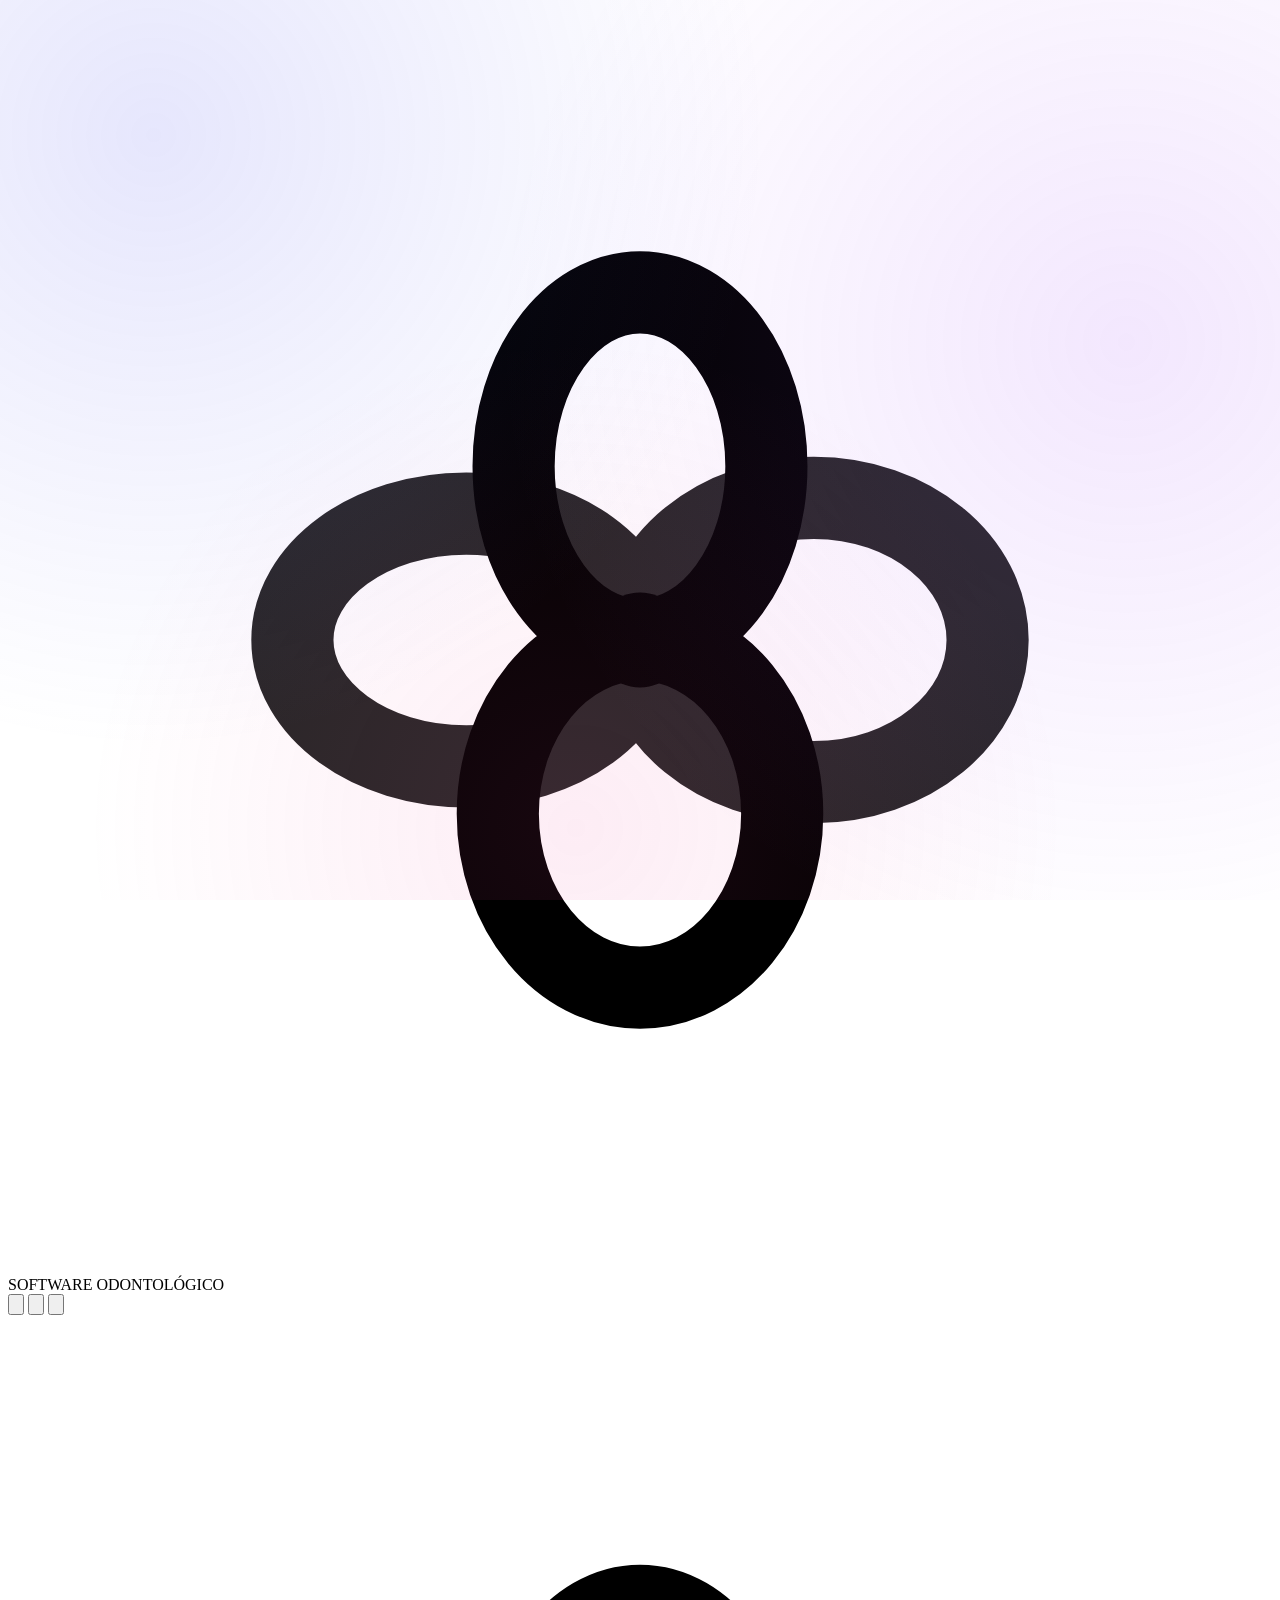
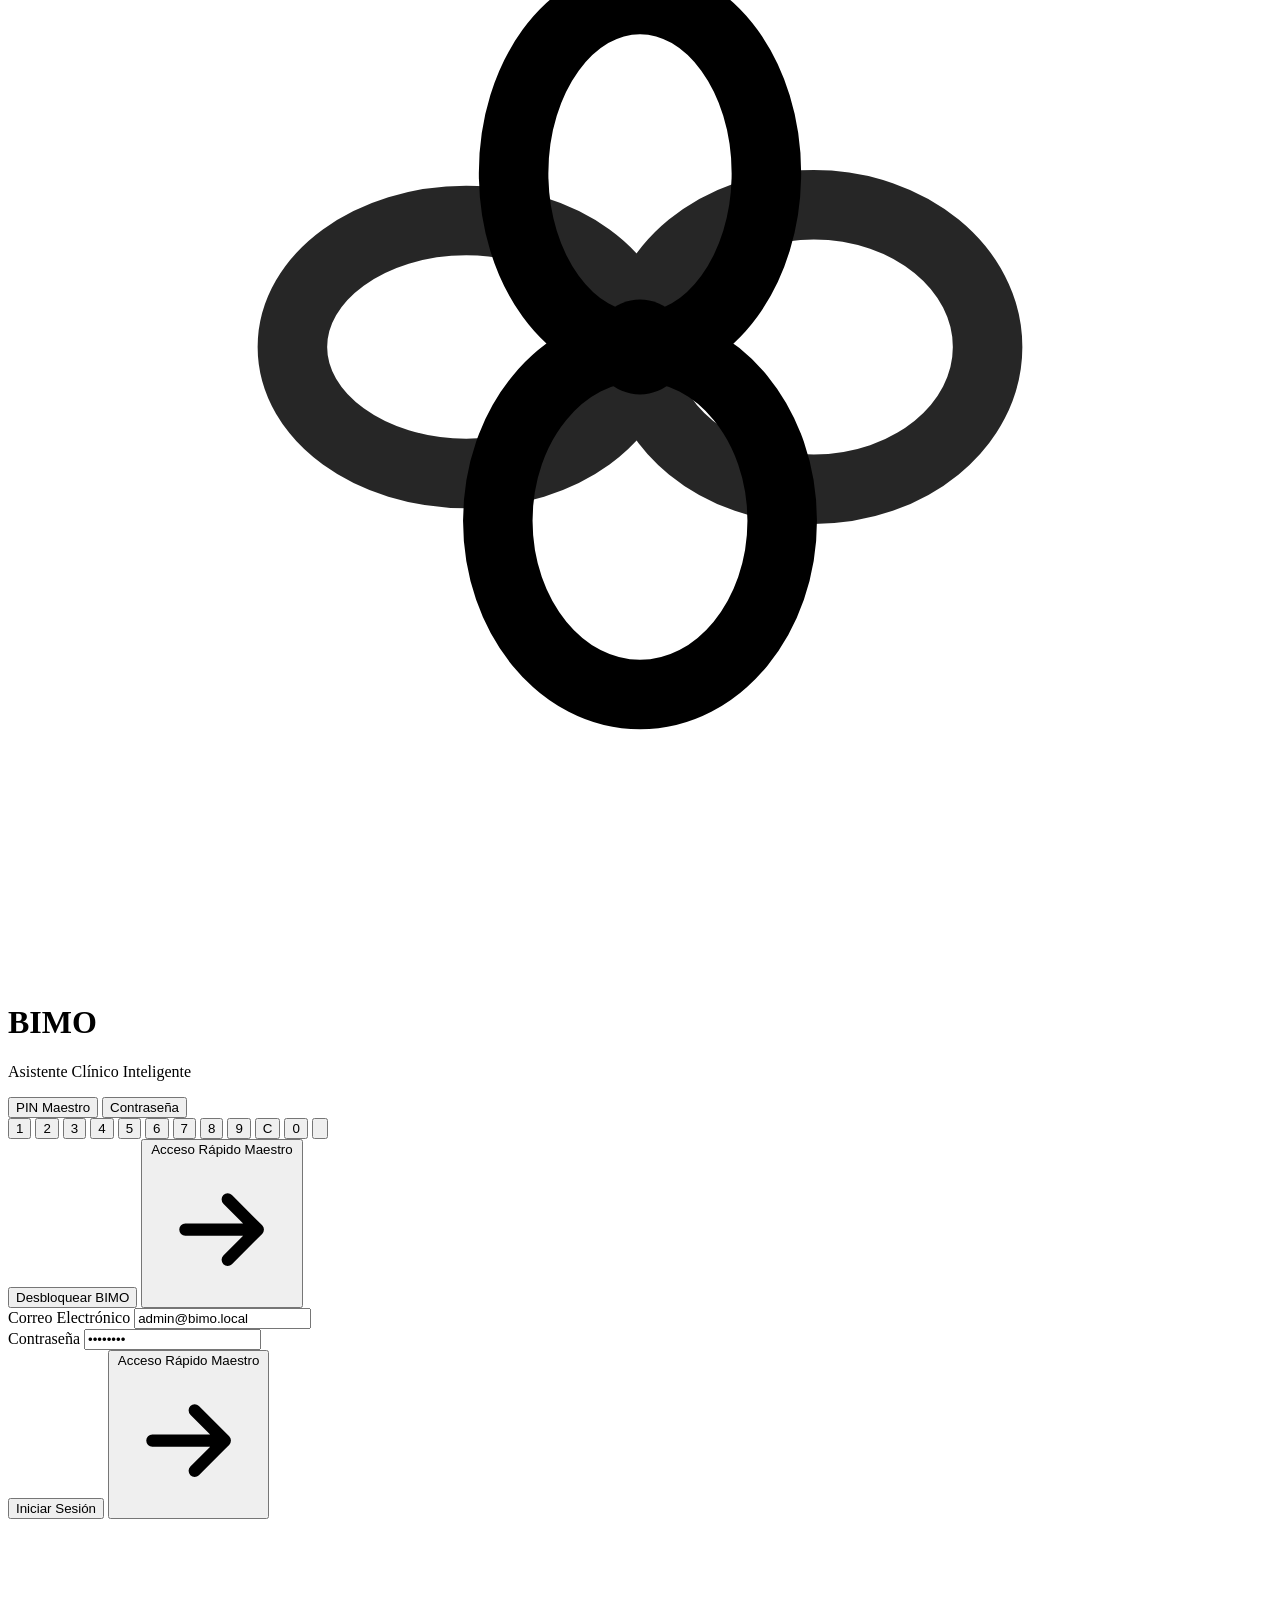
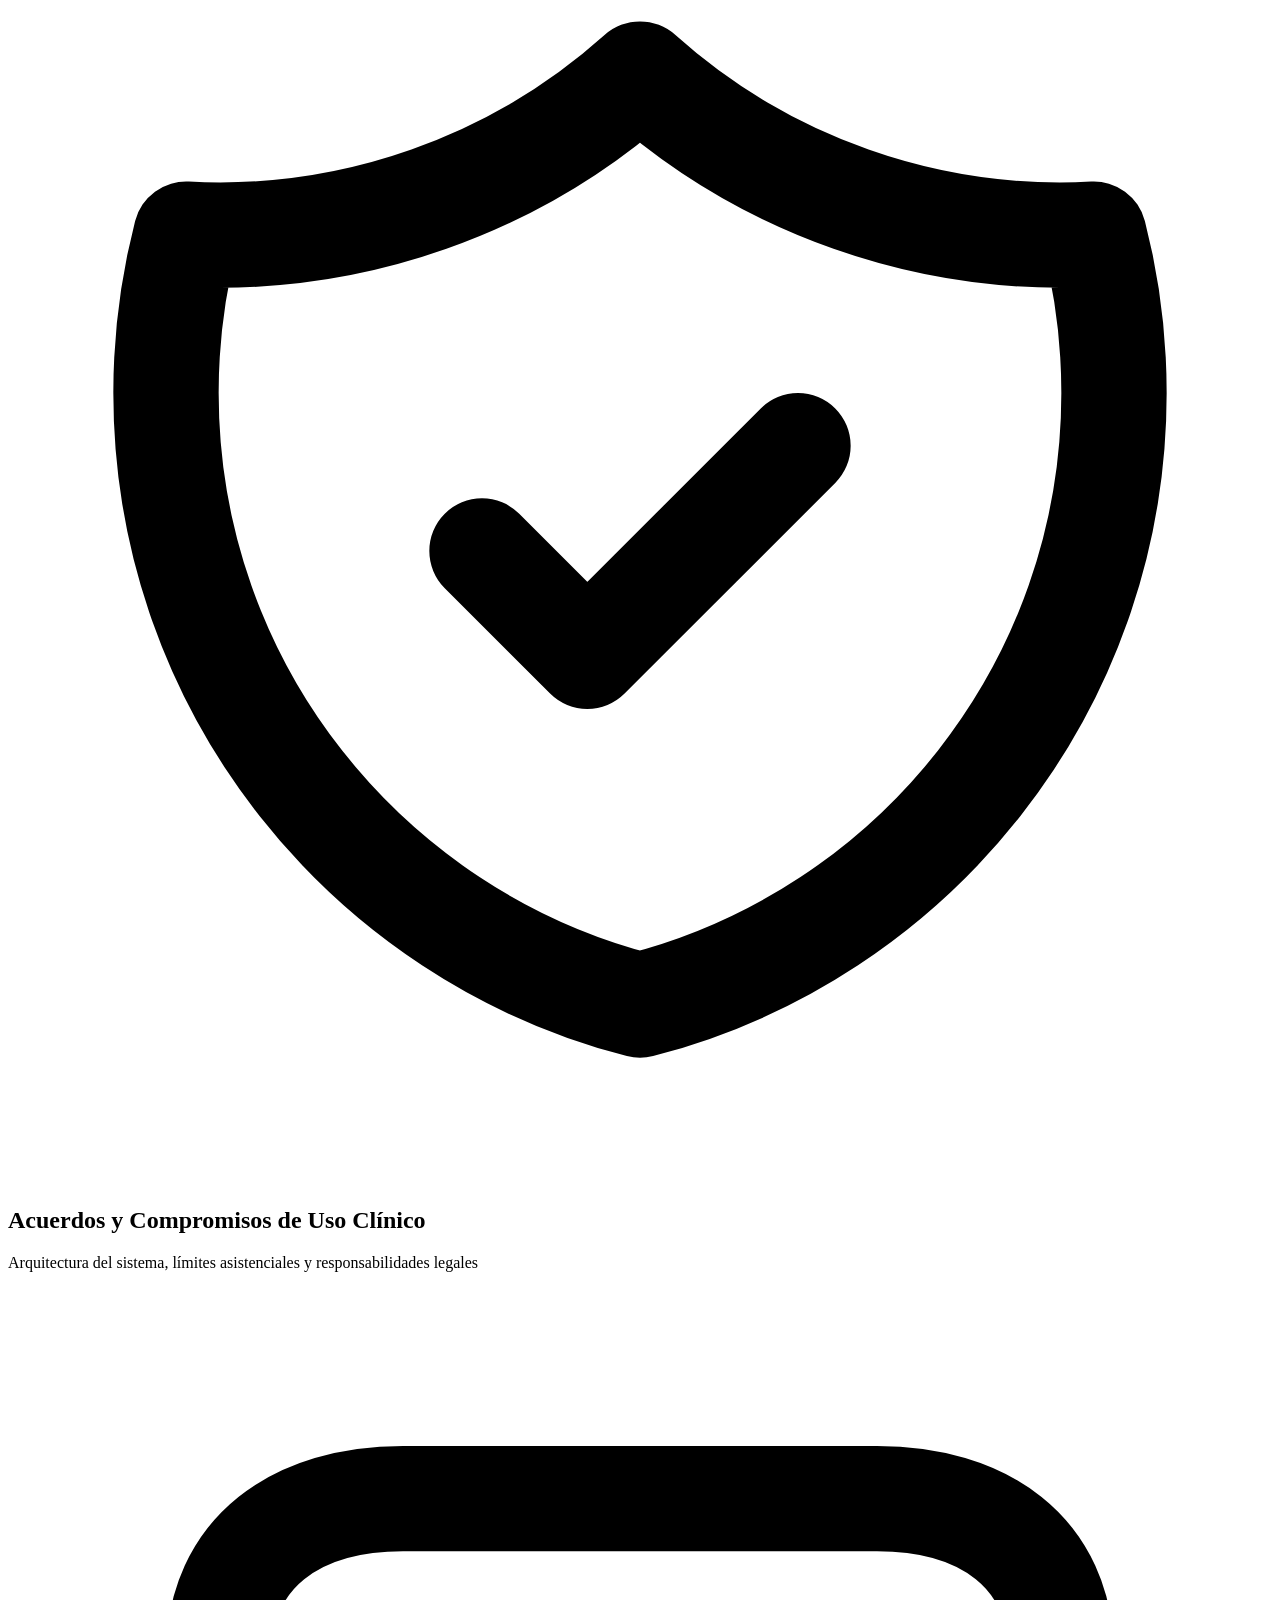
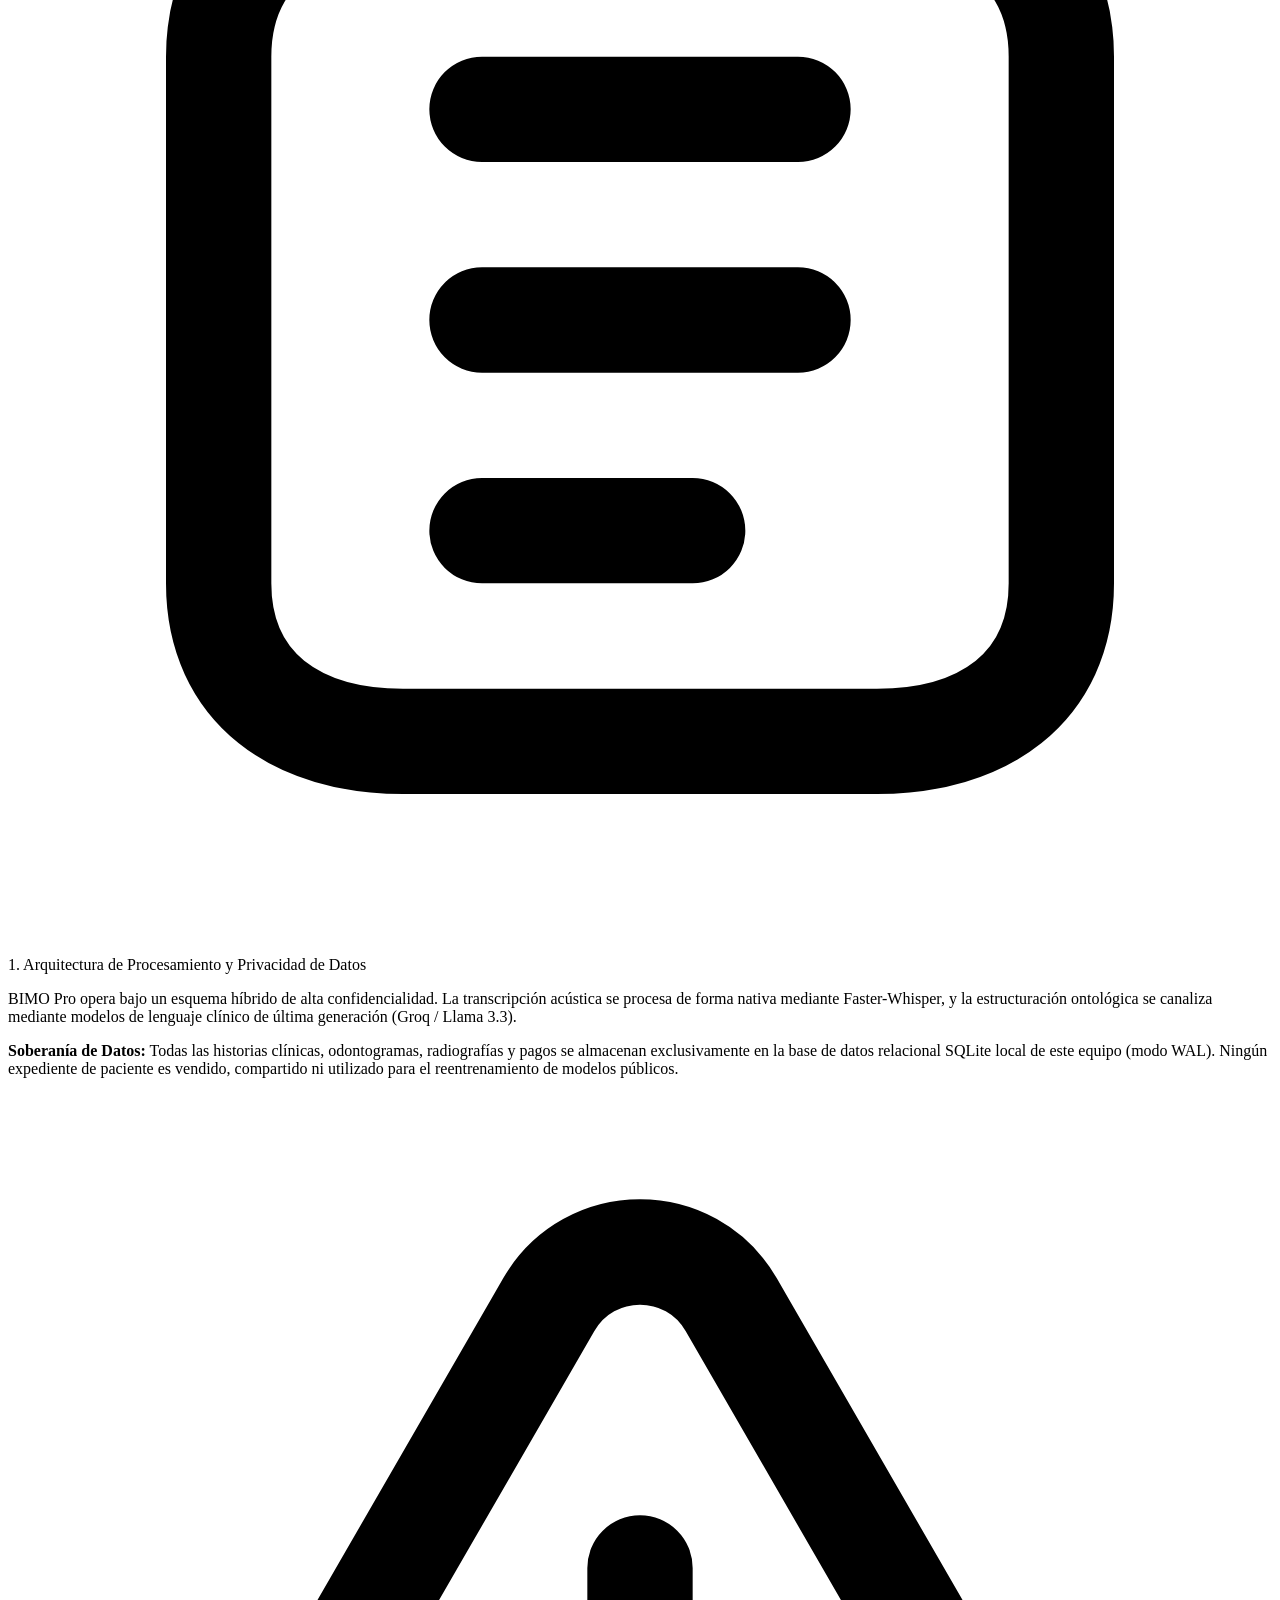
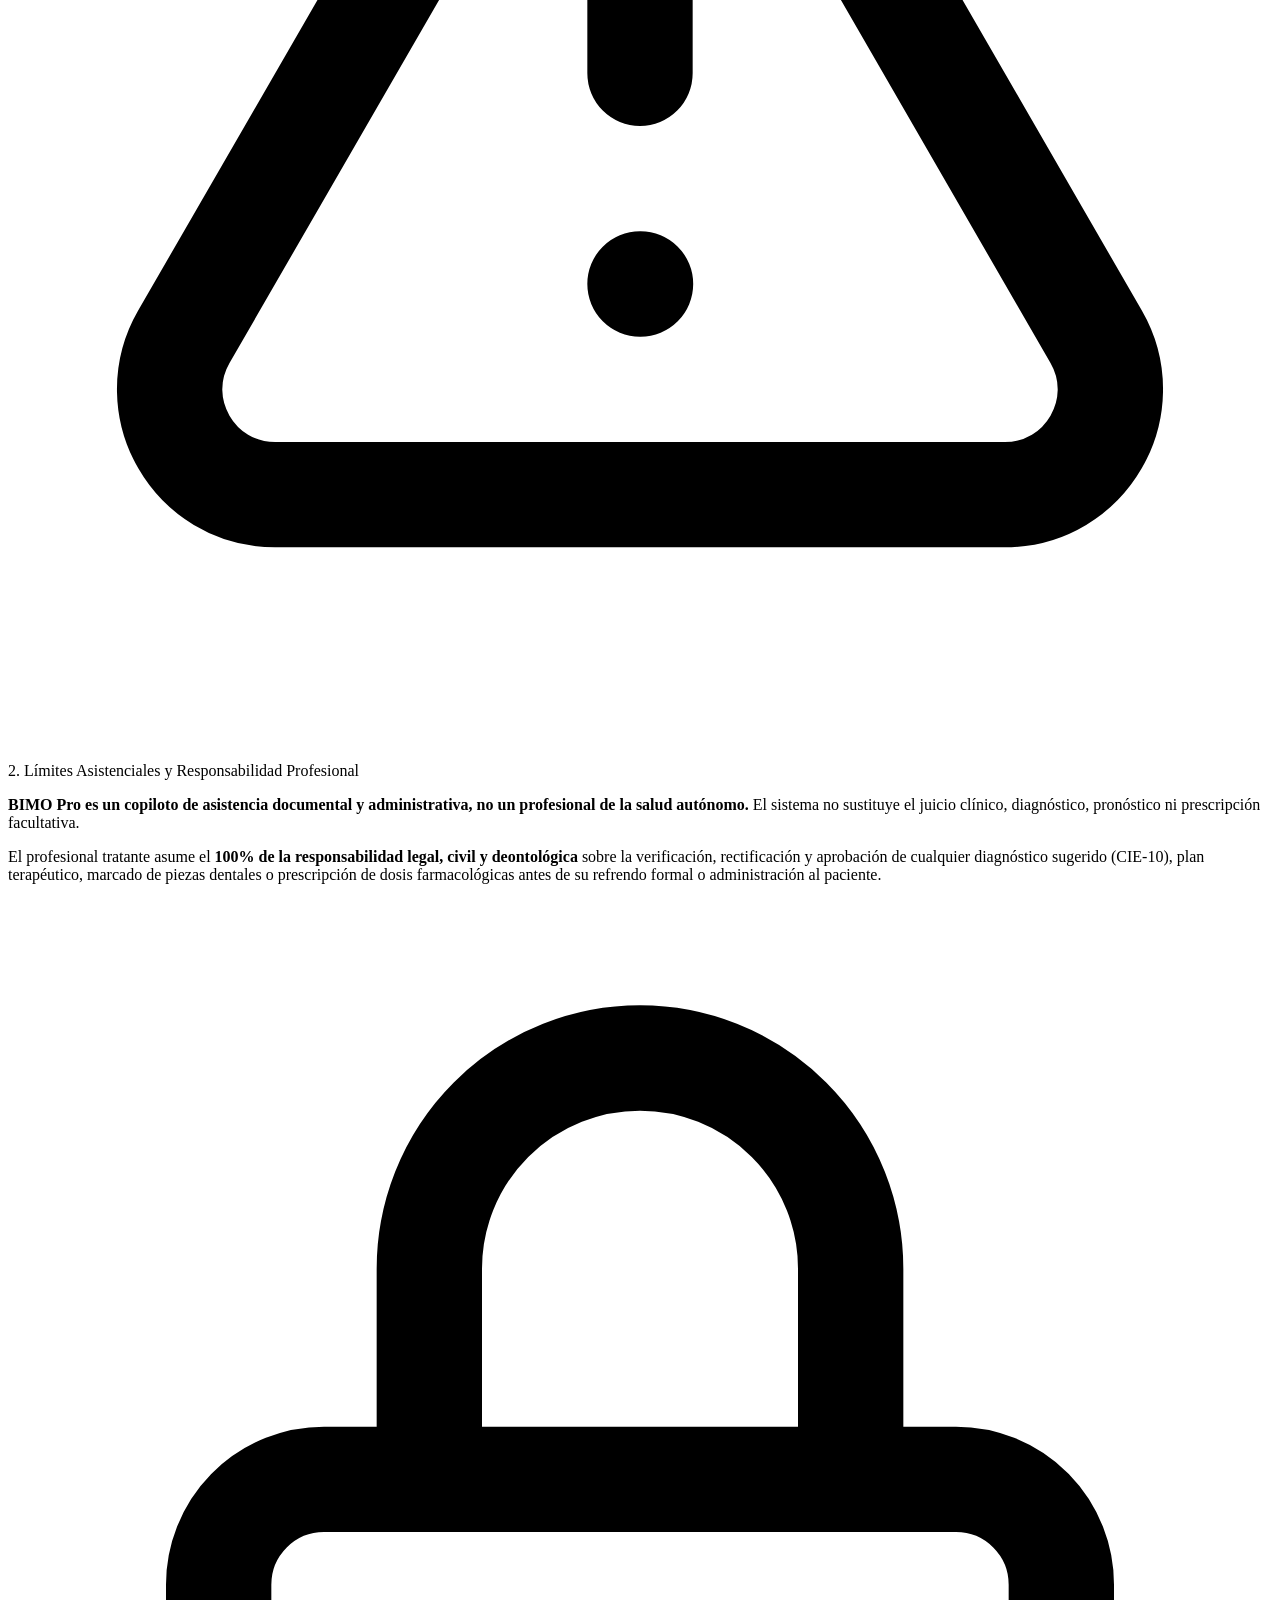
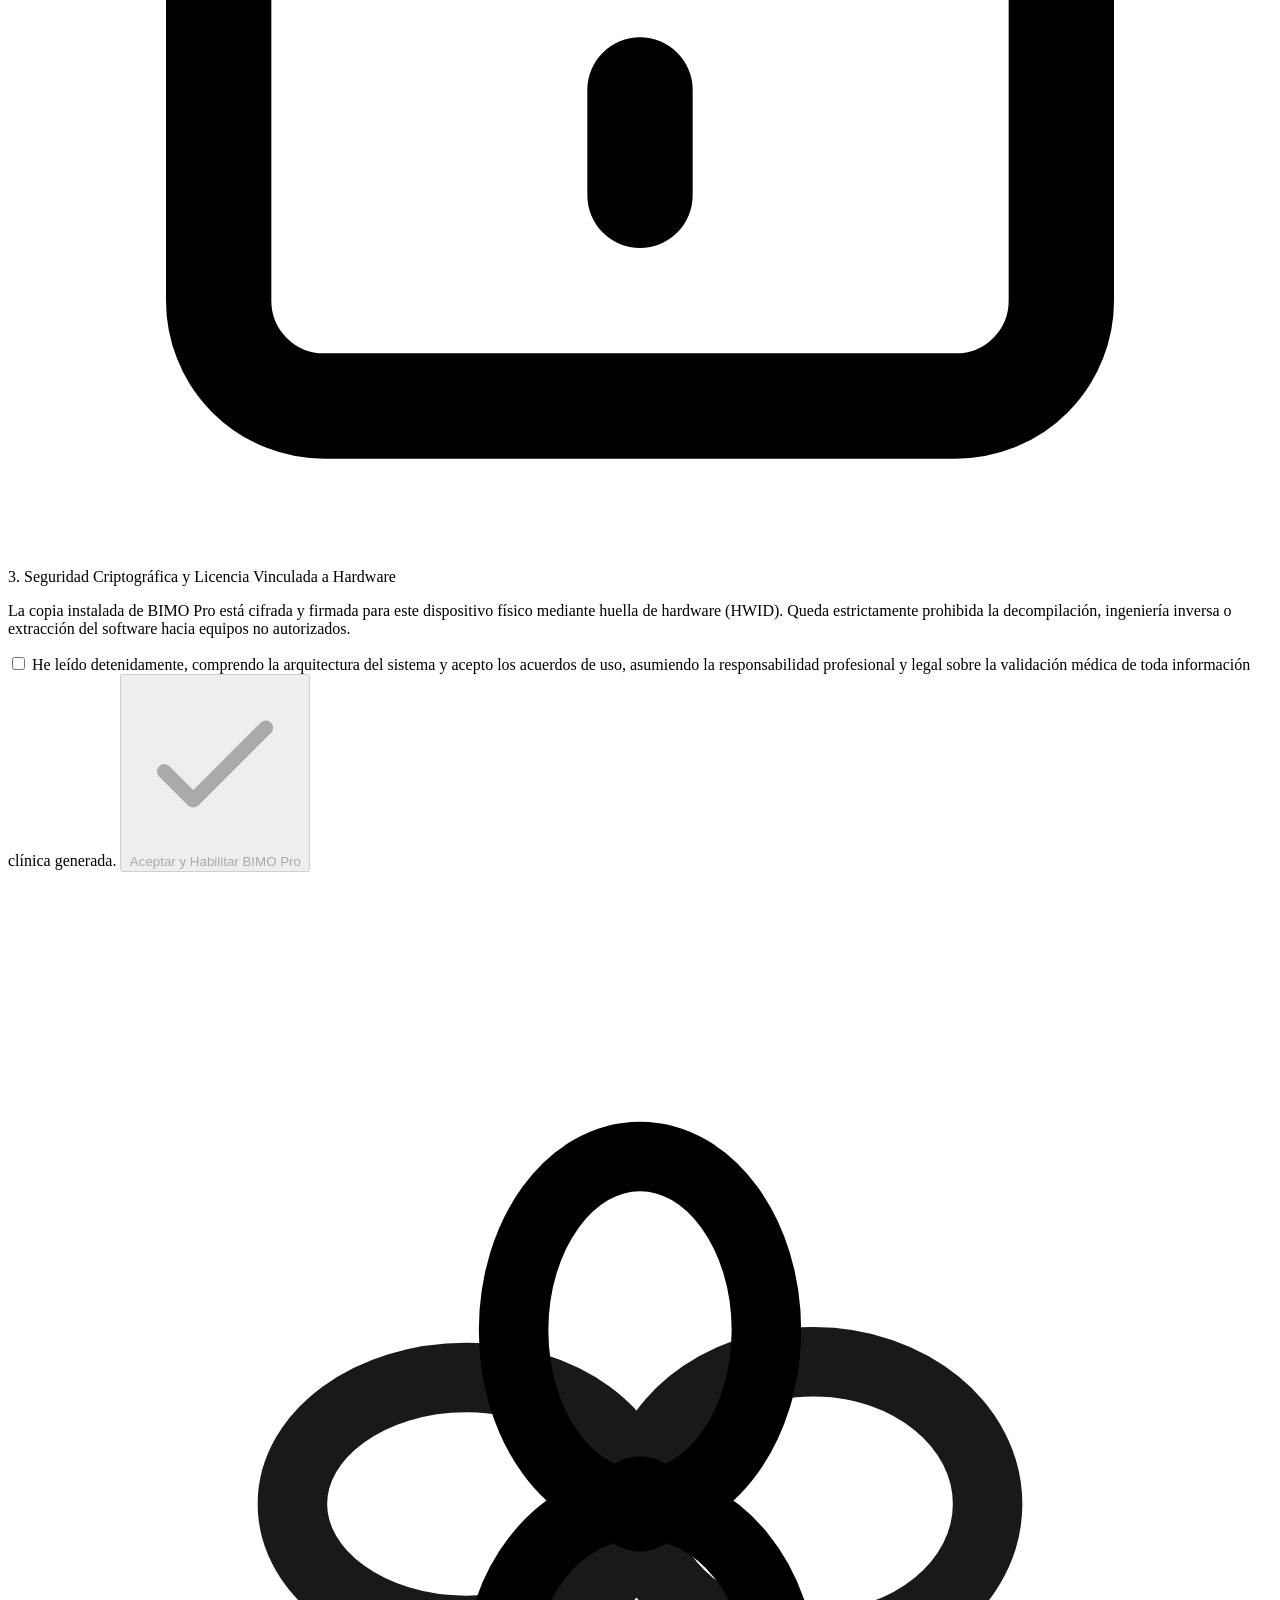
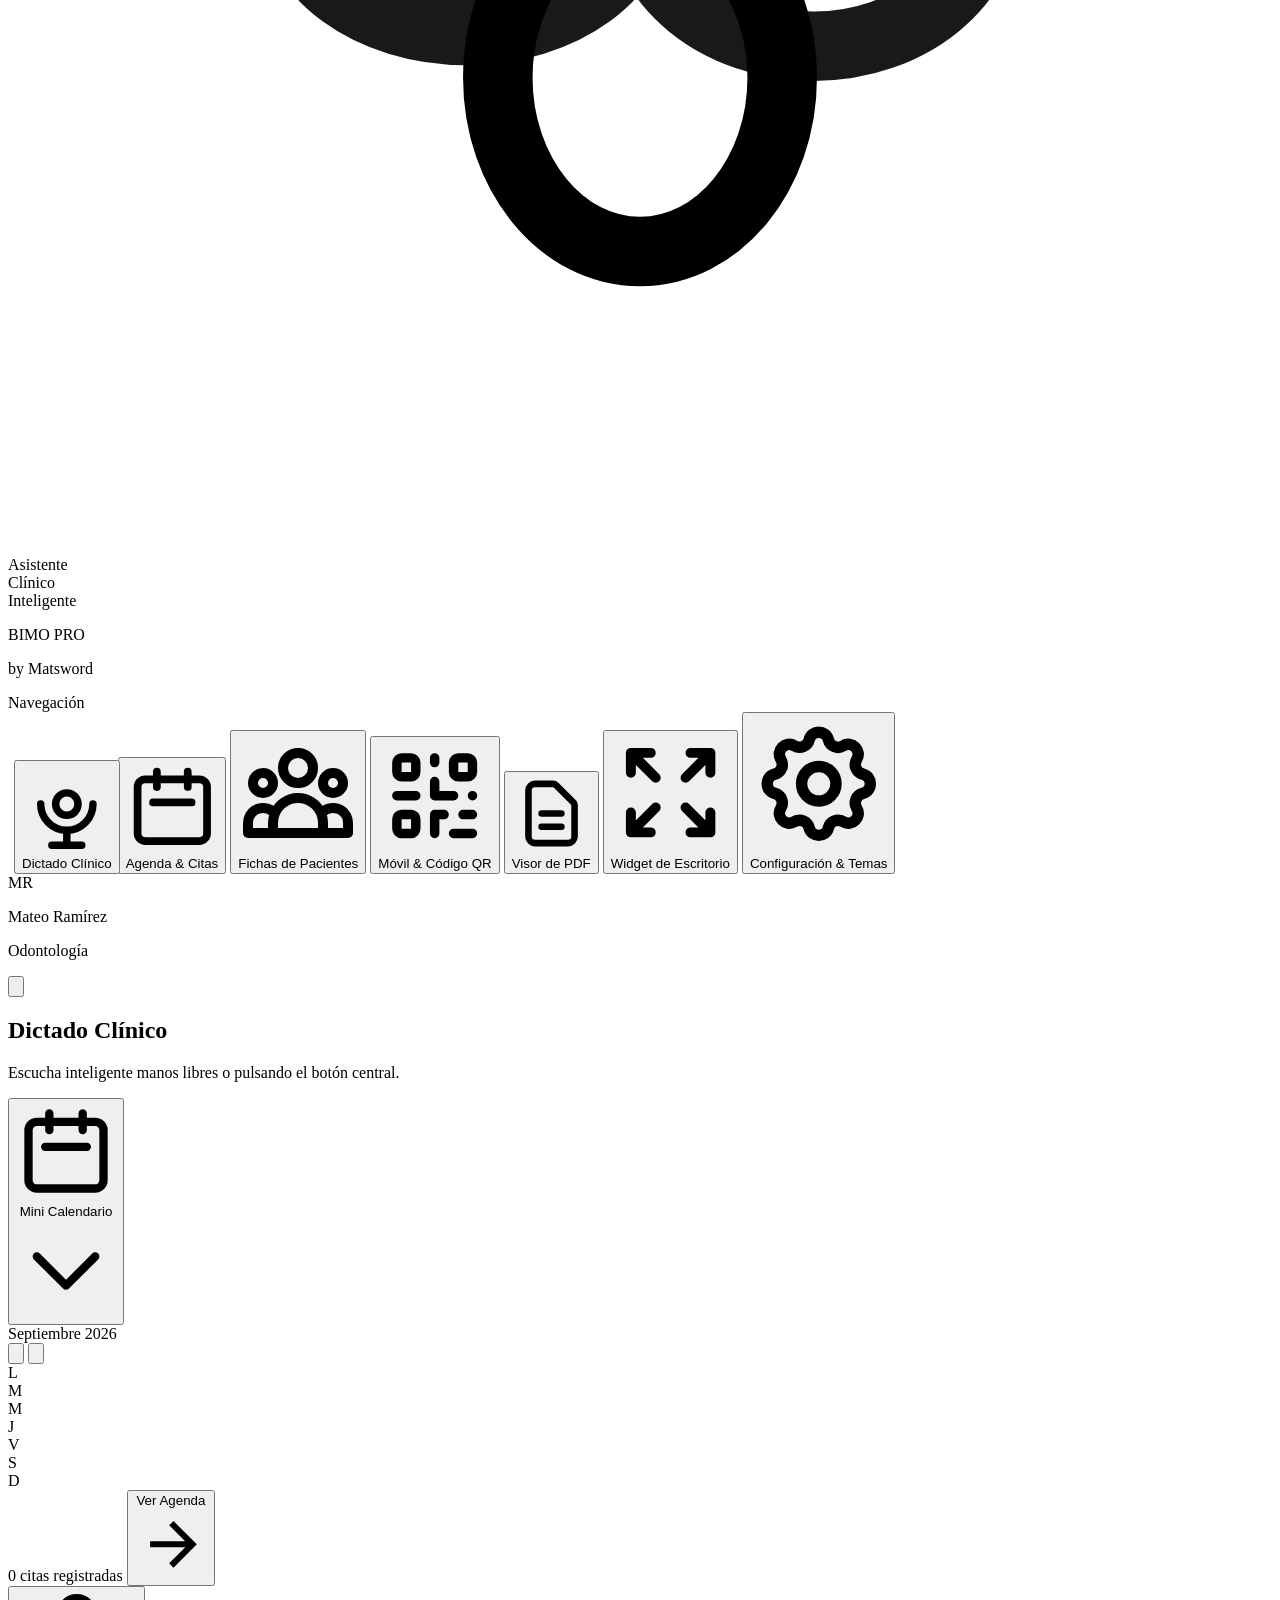
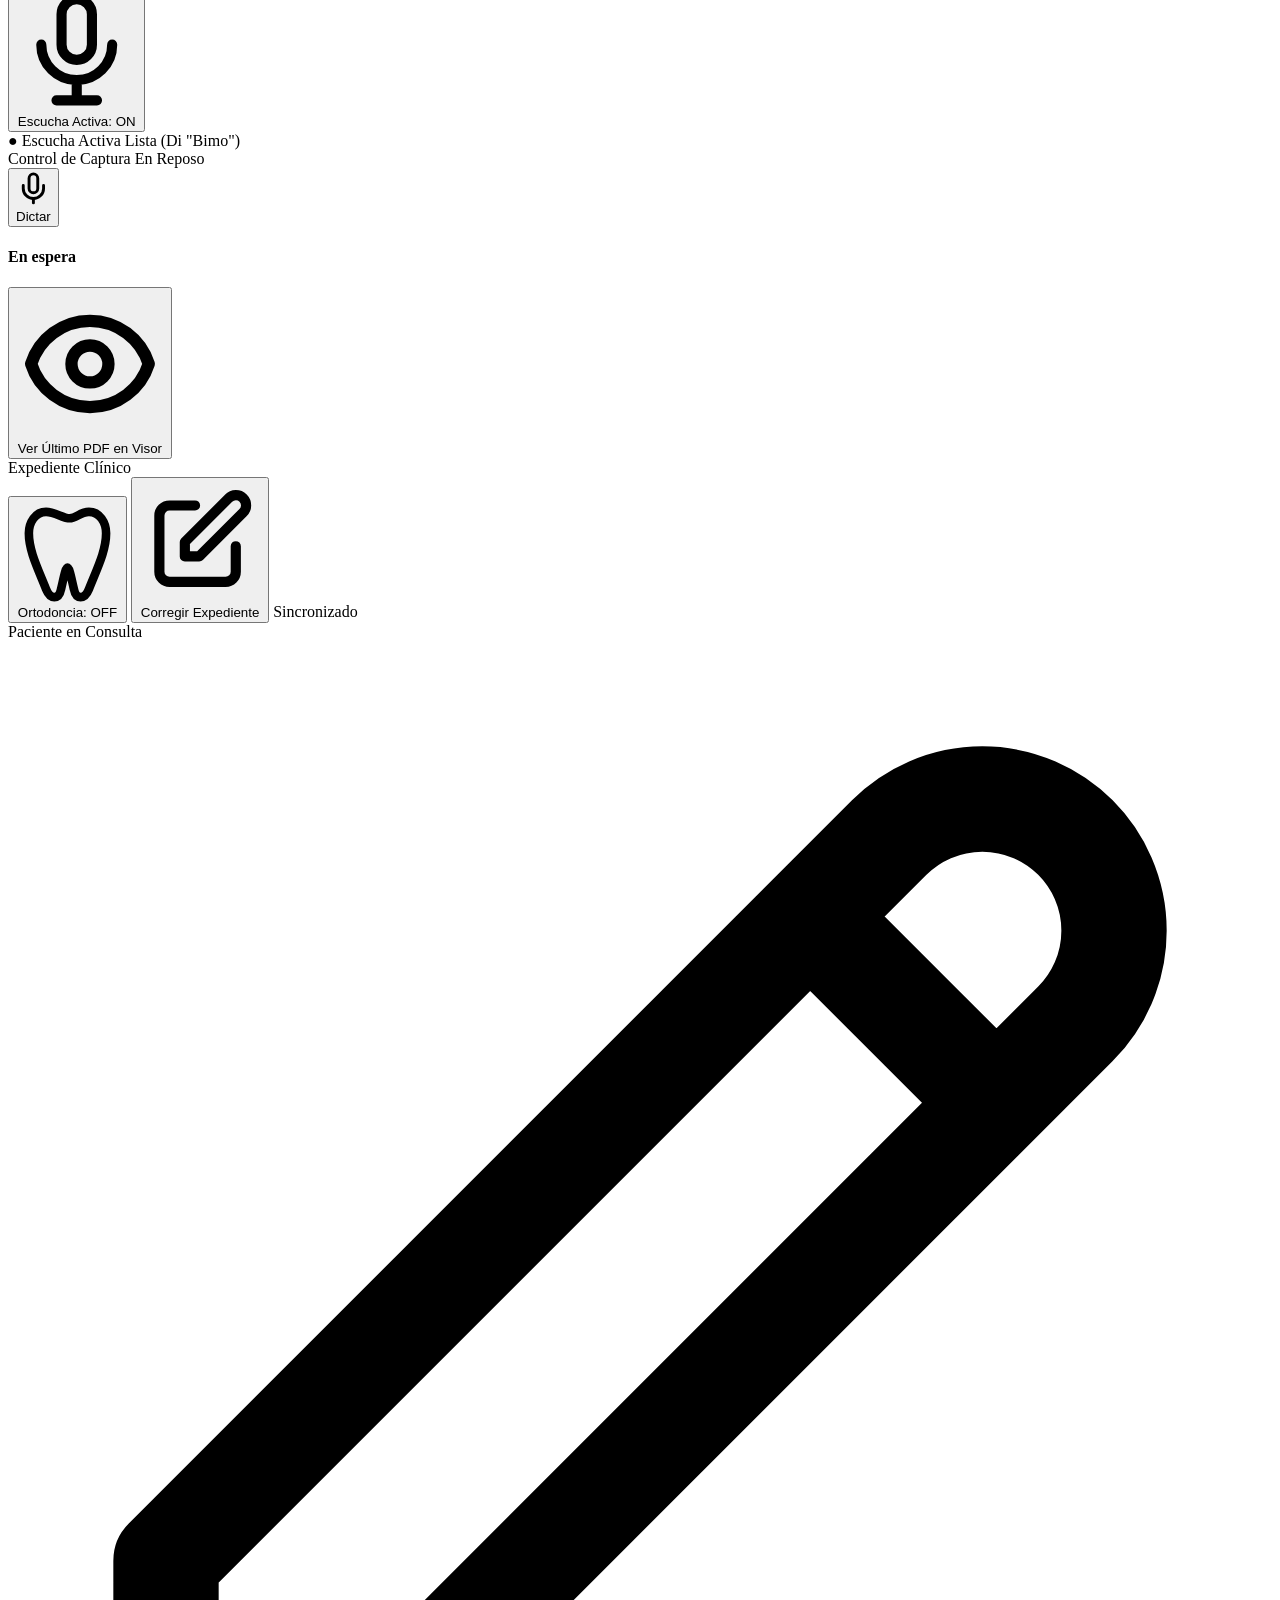
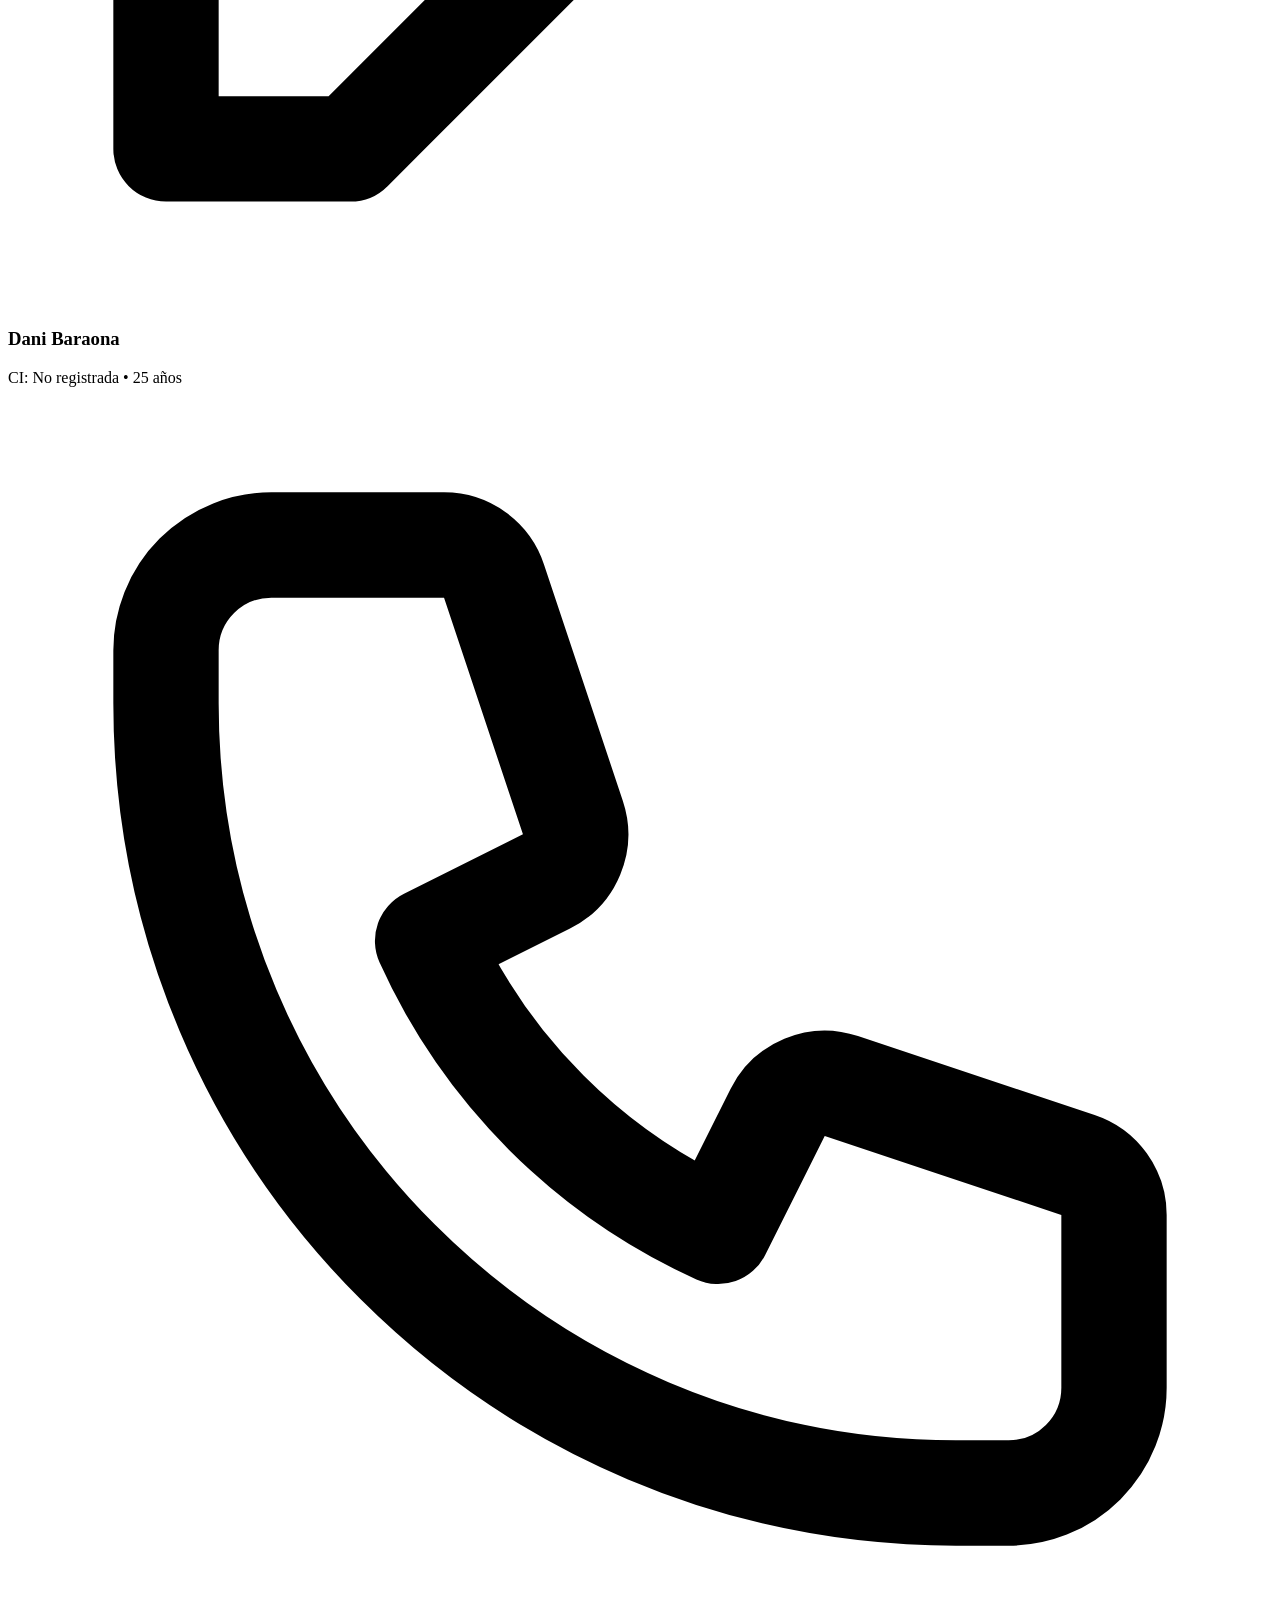
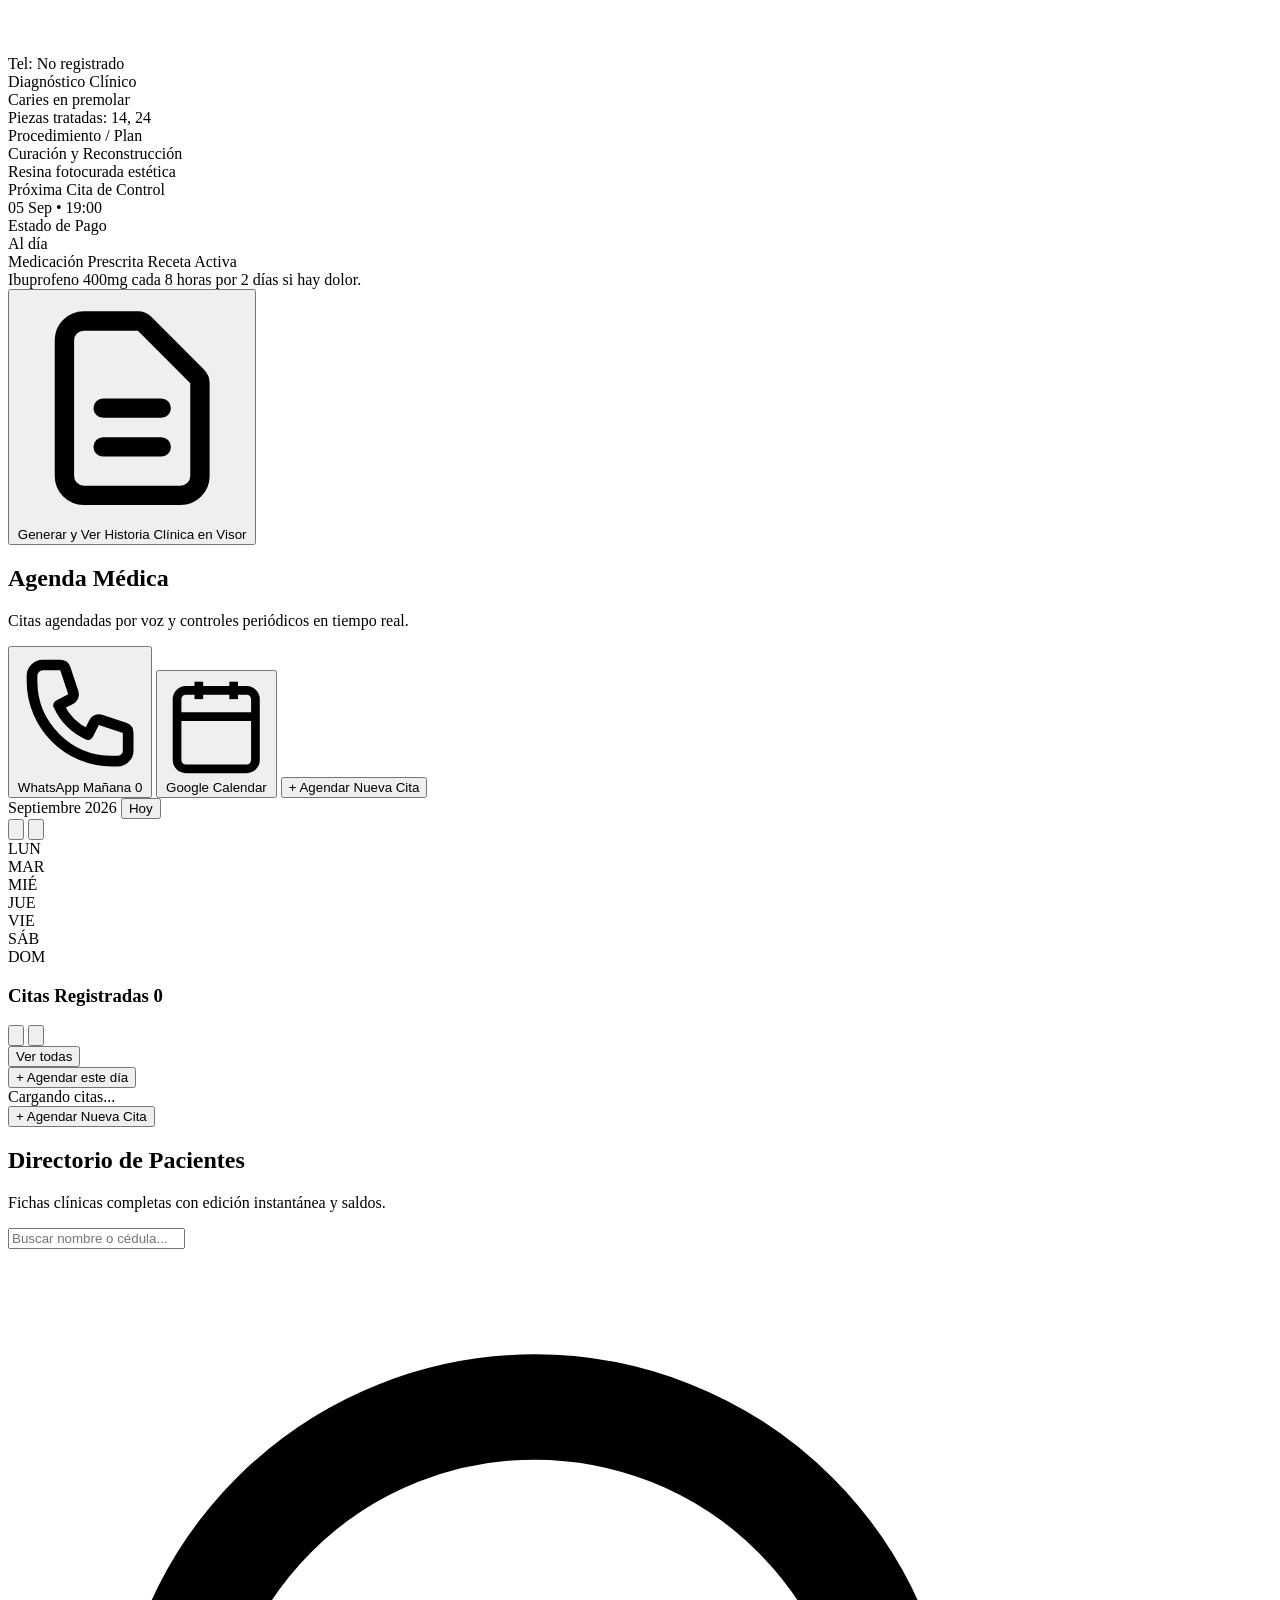
==== web_ui/index.html @ 665823e0 "bloque-R: reconciliacion de boveda, rotacion drive 7, proteccion path traversal pdf y cierre de back" ====
<!DOCTYPE html>
<html lang="es">
<head>
  <meta charset="UTF-8">
  <meta name="viewport" content="width=device-width, initial-scale=1.0">
  <title>BIMO - Asistente Clínico Inteligente</title>
  <script src="https://www.gstatic.com/antigravity/web/dev/tailwindcss.min.js"></script>
  <style>
    /* FONDOS AMBIENTALES DE ALTO RENDIMIENTO (OPTIMIZADO PARA EQUIPOS DE GAMA MEDIA/BAJA) */
    #ambientGlowLayer {
      position: absolute;
      inset: 0;
      background: 
        radial-gradient(circle at 12% 15%, var(--theme-blob1, rgba(99, 102, 241, 0.14)) 0%, transparent 45%),
        radial-gradient(circle at 88% 38%, var(--theme-blob2, rgba(168, 85, 247, 0.12)) 0%, transparent 50%),
        radial-gradient(circle at 45% 92%, var(--theme-blob3, rgba(236, 72, 153, 0.09)) 0%, transparent 45%);
      pointer-events: none;
      transform: translateZ(0);
      contain: strict;
      transition: background 0.6s ease;
    }

    /* ANILLOS DE PULSO DEL BOTÓN REDONDO */
    @keyframes pulse-ring-1 {
      0% { transform: scale(0.96); opacity: 0.75; }
      50% { transform: scale(1.18); opacity: 0.15; }
      100% { transform: scale(0.96); opacity: 0.75; }
    }
    @keyframes pulse-ring-2 {
      0% { transform: scale(0.92); opacity: 0.5; }
      50% { transform: scale(1.32); opacity: 0.08; }
      100% { transform: scale(0.92); opacity: 0.5; }
    }
    @keyframes pulse-subtle {
      0%, 100% { transform: scale(1.0); opacity: 0.5; }
      50% { transform: scale(1.06); opacity: 0.2; }
    }
    .ring-layer-1 { animation: pulse-ring-1 3.2s cubic-bezier(0.4, 0, 0.6, 1) infinite; }
    .ring-layer-2 { animation: pulse-ring-2 3.2s cubic-bezier(0.4, 0, 0.6, 1) infinite 0.6s; }
    .ring-subtle-active { animation: pulse-subtle 2.8s ease-in-out infinite; }
    
    @keyframes float-mic {
      0%, 100% { transform: translateY(0px); }
      50% { transform: translateY(-4px); }
    }
    .mic-floating { animation: float-mic 3.2s ease-in-out infinite; }

    /* ANIMACIÓN FLUIDA DE PESTAÑAS Y NAVEGACIÓN MODERNA */
    @keyframes tabFadeSlide {
      from { opacity: 0; transform: translateY(10px) scale(0.996); }
      to { opacity: 1; transform: translateY(0) scale(1); }
    }
    .tab-entering {
      animation: tabFadeSlide 0.32s cubic-bezier(0.16, 1, 0.3, 1) forwards;
    }
    .nav-btn {
      transition: all 0.28s cubic-bezier(0.2, 0.8, 0.2, 1);
    }
    .nav-btn:hover:not(.nav-active) {
      transform: translateX(4px);
    }
    .nav-btn.nav-active {
      transform: translateX(6px);
    }

    /* ANIMACIÓN DE MODALES */
    @keyframes modalPop {
      from { opacity: 0; transform: scale(0.94) translateY(12px); }
      to { opacity: 1; transform: scale(1) translateY(0); }
    }
    .modal-pop {
      animation: modalPop 0.25s cubic-bezier(0.16, 1, 0.3, 1) forwards;
    }

    /* ANIMACIÓN SUAVE DEL VISOR PDF Y FICHAS */
    @keyframes viewerFadeIn {
      from { opacity: 0; transform: scale(0.988); }
      to { opacity: 1; transform: scale(1); }
    }
    .viewer-fade-in {
      animation: viewerFadeIn 0.22s cubic-bezier(0.16, 1, 0.3, 1) forwards;
      will-change: opacity, transform;
    }

    /* Scrollbar estilizada */
    ::-webkit-scrollbar {
      width: 6px;
      height: 6px;
    }
    ::-webkit-scrollbar-track {
      background: rgba(15, 23, 42, 0.6);
    }
    ::-webkit-scrollbar-thumb {
      background: rgba(100, 116, 139, 0.4);
      border-radius: 9999px;
    }
    ::-webkit-scrollbar-thumb:hover {
      background: rgba(148, 163, 184, 0.7);
    }
    @keyframes bimoAparece { from { opacity: 0; transform: translateY(6px); } to { opacity: 1; transform: none; } }
    .cita-anim { animation: bimoAparece .22s ease-out both; }
    @media (prefers-reduced-motion: reduce) { .cita-anim { animation: none; } }
  </style>
</head>
<body id="themeBody" class="bg-[#090614] text-slate-100 font-sans antialiased m-0 p-0 overflow-hidden flex flex-col h-screen select-none relative transition-colors duration-700">

  <!-- ================= BARRA DE TÍTULO SUPERIOR PERSONALIZADA (MODERNA, REDONDEADA Y PULIDA) ================= -->
  <header id="customTitlebar" onmousedown="iniciarArrastreVentana(event)" ondblclick="maximizarVentana()" class="h-10 min-h-[40px] w-full bg-slate-950/95 border-b border-slate-800/80 flex items-center justify-between px-3.5 select-none z-[60] backdrop-blur-2xl relative transition-colors duration-500" style="--app-region: drag; -webkit-app-region: drag;">
    <!-- Lado Izquierdo: Marca BIMO con Mini Isotipo 88 y Estado -->
    <div class="flex items-center gap-2.5 pointer-events-none">
      <div class="w-6 h-6 rounded-lg bg-indigo-600/20 border border-indigo-500/30 flex items-center justify-center shadow-inner">
        <svg class="w-4 h-4 text-indigo-400" viewBox="0 0 40 40" fill="none" xmlns="http://www.w3.org/2000/svg">
          <path d="M20 20C22.2091 20 24 17.5376 24 14.5C24 11.4624 22.2091 9 20 9C17.7909 9 16 11.4624 16 14.5C16 17.5376 17.7909 20 20 20ZM20 20C22.4853 20 24.5 22.4624 24.5 25.5C24.5 28.5376 22.4853 31 20 31C17.5147 31 15.5 28.5376 15.5 25.5C15.5 22.4624 17.5147 20 20 20Z" stroke="currentColor" stroke-width="2.6" stroke-linecap="round" stroke-linejoin="round"/>
          <path d="M20 20C20 17.7909 17.5376 16 14.5 16C11.4624 16 9 17.7909 9 20C9 22.2091 11.4624 24 14.5 24C17.5376 24 20 22.2091 20 20ZM20 20C20 17.5147 22.4624 15.5 25.5 15.5C28.5376 15.5 31 17.5147 31 20C31 22.4853 28.5376 24.5 25.5 24.5C22.4624 24.5 20 22.4853 20 20Z" stroke="currentColor" stroke-width="2.6" stroke-linecap="round" stroke-linejoin="round" opacity="0.85"/>
          <circle cx="20" cy="20" r="1.5" fill="currentColor"/>
        </svg>
      </div>
      <span class="text-[10px] uppercase tracking-widest text-slate-500 font-semibold drag-region">SOFTWARE ODONTOLÓGICO</span>
    </div>

    <!-- Centro: Título o Nombre de la Clínica -->
    <div class="flex-1 h-full flex items-center justify-center pointer-events-none">
      <span id="titlebarClinicName" class="text-[11px] font-medium text-slate-400/70 tracking-wide"></span>
    </div>

    <!-- Lado Derecho: Botones Redondeados y Estilizados (Minimizar, Maximizar, Cerrar) -->
    <div class="flex items-center gap-1.5" style="--app-region: no-drag; -webkit-app-region: no-drag; pointer-events: auto;">
      <!-- BOTÓN MINIMIZAR -->
      <button id="btnWinMin" onclick="event.stopPropagation(); minimizarVentana();" title="Minimizar" class="w-8 h-7 rounded-xl bg-slate-900/80 hover:bg-indigo-600/30 text-slate-400 hover:text-indigo-200 border border-slate-800 hover:border-indigo-500/40 flex items-center justify-center transition-all duration-200 cursor-pointer shadow-sm active:scale-95 group">
        <svg class="w-3.5 h-3.5 transition-transform group-hover:scale-110" fill="none" stroke="currentColor" stroke-width="2.2" stroke-linecap="round" viewBox="0 0 24 24">
          <path d="M5 12h14"/>
        </svg>
      </button>

      <!-- BOTÓN MAXIMIZAR / RESTAURAR -->
      <button id="btnWinMax" onclick="event.stopPropagation(); maximizarVentana();" title="Maximizar / Restaurar" class="w-8 h-7 rounded-xl bg-slate-900/80 hover:bg-cyan-600/30 text-slate-400 hover:text-cyan-200 border border-slate-800 hover:border-cyan-500/40 flex items-center justify-center transition-all duration-200 cursor-pointer shadow-sm active:scale-95 group">
        <svg id="iconMaximizar" class="w-3.5 h-3.5 transition-transform group-hover:scale-110" fill="none" stroke="currentColor" stroke-width="2" stroke-linecap="round" stroke-linejoin="round" viewBox="0 0 24 24">
          <rect x="4" y="4" width="16" height="16" rx="3"/>
        </svg>
      </button>

      <!-- BOTÓN CERRAR -->
      <button id="btnWinClose" onclick="event.stopPropagation(); cerrarVentana();" title="Cerrar BIMO" class="w-8 h-7 rounded-xl bg-slate-900/80 hover:bg-rose-600 text-slate-400 hover:text-white border border-slate-800 hover:border-rose-500 flex items-center justify-center transition-all duration-200 cursor-pointer shadow-sm active:scale-95 group">
        <svg class="w-3.5 h-3.5 transition-transform group-hover:scale-110" fill="none" stroke="currentColor" stroke-width="2.2" stroke-linecap="round" viewBox="0 0 24 24">
          <path d="M6 18L18 6M6 6l12 12"/>
        </svg>
      </button>
    </div>
  </header>

  <!-- ================= CAPA DE FONDOS AMBIENTALES DE ALTO RENDIMIENTO ================= -->
  <div id="ambientBackground" class="absolute inset-0 overflow-hidden pointer-events-none z-0">
    <div id="ambientGlowLayer" class="w-full h-full pointer-events-none"></div>
  </div>

  <!-- ================= PANTALLA DE BLOQUEO / INICIO DE SESIÓN MINIMALISTA ================= -->
  <div id="loginScreen" class="absolute top-10 bottom-0 left-0 right-0 z-50 flex items-center justify-center bg-slate-950/85 backdrop-blur-3xl transition-all duration-500">
    <div class="relative w-full max-w-sm p-7 bg-slate-950/90 border border-slate-800/90 rounded-[28px] shadow-[0_25px_70px_rgba(0,0,0,0.85),inset_0_1px_1px_rgba(255,255,255,0.1)] backdrop-blur-2xl modal-pop flex flex-col items-center">
      
      <!-- LOGO MINIMALISTA 88 MONOCROMO -->
      <div class="relative w-14 h-14 rounded-2xl bg-white/[0.06] border border-white/10 flex items-center justify-center mb-3 shadow-inner">
        <svg class="w-8 h-8 text-white" viewBox="0 0 40 40" fill="none" xmlns="http://www.w3.org/2000/svg">
          <path d="M20 20C22.2091 20 24 17.5376 24 14.5C24 11.4624 22.2091 9 20 9C17.7909 9 16 11.4624 16 14.5C16 17.5376 17.7909 20 20 20ZM20 20C22.4853 20 24.5 22.4624 24.5 25.5C24.5 28.5376 22.4853 31 20 31C17.5147 31 15.5 28.5376 15.5 25.5C15.5 22.4624 17.5147 20 20 20Z" stroke="currentColor" stroke-width="2.2" stroke-linecap="round" stroke-linejoin="round"/>
          <path d="M20 20C20 17.7909 17.5376 16 14.5 16C11.4624 16 9 17.7909 9 20C9 22.2091 11.4624 24 14.5 24C17.5376 24 20 22.2091 20 20ZM20 20C20 17.5147 22.4624 15.5 25.5 15.5C28.5376 15.5 31 17.5147 31 20C31 22.4853 28.5376 24.5 25.5 24.5C22.4624 24.5 20 22.4853 20 20Z" stroke="currentColor" stroke-width="2.2" stroke-linecap="round" stroke-linejoin="round" opacity="0.85"/>
          <circle cx="20" cy="20" r="1.5" fill="currentColor"/>
        </svg>
      </div>

      <!-- TÍTULO Y SUBTÍTULO SOBRIO -->
      <div class="text-center mb-5">
        <h1 class="text-2xl font-black text-white tracking-[0.22em] uppercase">BIMO</h1>
        <p class="text-[10px] font-semibold text-slate-400 tracking-[0.18em] uppercase mt-0.5">Asistente Clínico Inteligente</p>
      </div>

      <!-- SEGMENTED SWITCHER: PIN VS CREDENCIALES -->
      <div class="w-full flex rounded-xl bg-slate-900/90 p-1 border border-slate-800 mb-5 text-[11px] font-semibold">
        <button id="tabBtnPin" onclick="setLoginMode('pin')" class="flex-1 py-2 rounded-lg bg-indigo-600 text-white transition-all cursor-pointer shadow-sm">PIN Maestro</button>
        <button id="tabBtnCreds" onclick="setLoginMode('creds')" class="flex-1 py-2 rounded-lg text-slate-400 hover:text-white transition-all cursor-pointer">Contraseña</button>
      </div>

      <!-- VISTA PIN -->
      <div id="viewLoginPin" class="w-full flex flex-col items-center">
        <!-- Indicador de Dígitos -->
        <div class="flex gap-4 mb-4">
          <div id="pinDot0" class="w-3.5 h-3.5 rounded-full border-2 border-slate-700 bg-slate-900 transition-all duration-200"></div>
          <div id="pinDot1" class="w-3.5 h-3.5 rounded-full border-2 border-slate-700 bg-slate-900 transition-all duration-200"></div>
          <div id="pinDot2" class="w-3.5 h-3.5 rounded-full border-2 border-slate-700 bg-slate-900 transition-all duration-200"></div>
          <div id="pinDot3" class="w-3.5 h-3.5 rounded-full border-2 border-slate-700 bg-slate-900 transition-all duration-200"></div>
        </div>

        <!-- Teclado Numérico Circular -->
        <div class="grid grid-cols-3 gap-2.5 w-60 mb-4">
          <button onclick="pressPin('1')" class="h-12 rounded-xl bg-slate-900/80 hover:bg-slate-800 border border-slate-800 hover:border-slate-700 text-base font-bold text-white transition-all active:scale-95 cursor-pointer">1</button>
          <button onclick="pressPin('2')" class="h-12 rounded-xl bg-slate-900/80 hover:bg-slate-800 border border-slate-800 hover:border-slate-700 text-base font-bold text-white transition-all active:scale-95 cursor-pointer">2</button>
          <button onclick="pressPin('3')" class="h-12 rounded-xl bg-slate-900/80 hover:bg-slate-800 border border-slate-800 hover:border-slate-700 text-base font-bold text-white transition-all active:scale-95 cursor-pointer">3</button>
          <button onclick="pressPin('4')" class="h-12 rounded-xl bg-slate-900/80 hover:bg-slate-800 border border-slate-800 hover:border-slate-700 text-base font-bold text-white transition-all active:scale-95 cursor-pointer">4</button>
          <button onclick="pressPin('5')" class="h-12 rounded-xl bg-slate-900/80 hover:bg-slate-800 border border-slate-800 hover:border-slate-700 text-base font-bold text-white transition-all active:scale-95 cursor-pointer">5</button>
          <button onclick="pressPin('6')" class="h-12 rounded-xl bg-slate-900/80 hover:bg-slate-800 border border-slate-800 hover:border-slate-700 text-base font-bold text-white transition-all active:scale-95 cursor-pointer">6</button>
          <button onclick="pressPin('7')" class="h-12 rounded-xl bg-slate-900/80 hover:bg-slate-800 border border-slate-800 hover:border-slate-700 text-base font-bold text-white transition-all active:scale-95 cursor-pointer">7</button>
          <button onclick="pressPin('8')" class="h-12 rounded-xl bg-slate-900/80 hover:bg-slate-800 border border-slate-800 hover:border-slate-700 text-base font-bold text-white transition-all active:scale-95 cursor-pointer">8</button>
          <button onclick="pressPin('9')" class="h-12 rounded-xl bg-slate-900/80 hover:bg-slate-800 border border-slate-800 hover:border-slate-700 text-base font-bold text-white transition-all active:scale-95 cursor-pointer">9</button>
          <button onclick="clearPin()" class="h-12 rounded-xl bg-slate-900/40 hover:bg-rose-950/30 border border-slate-800 text-xs font-bold text-rose-400 transition-all active:scale-95 cursor-pointer">C</button>
          <button onclick="pressPin('0')" class="h-12 rounded-xl bg-slate-900/80 hover:bg-slate-800 border border-slate-800 hover:border-slate-700 text-base font-bold text-white transition-all active:scale-95 cursor-pointer">0</button>
          <button onclick="backspacePin()" class="h-12 rounded-xl bg-slate-900/40 hover:bg-slate-800 border border-slate-800 text-slate-400 hover:text-white flex items-center justify-center transition-all active:scale-95 cursor-pointer" title="Borrar">
            <svg class="w-5 h-5" fill="none" stroke="currentColor" stroke-width="2" viewBox="0 0 24 24"><path stroke-linecap="round" stroke-linejoin="round" d="M12 14l2-2m0 0l2-2m-2 2l-2-2m2 2l2 2M3 12l6.414-6.414a2 2 0 011.414-.586H19a2 2 0 012 2v10a2 2 0 01-2 2h-9.172a2 2 0 01-1.414-.586L3 12z"/></svg>
          </button>
        </div>

        <div class="w-60 space-y-2">
          <button onclick="submitPin()" class="w-full py-2.5 bg-indigo-600 hover:bg-indigo-500 text-white rounded-xl text-xs font-bold uppercase tracking-wider transition-all cursor-pointer shadow-lg shadow-indigo-600/25">
            Desbloquear BIMO
          </button>
          <button onclick="accesoDirectoDoctor()" class="w-full py-2 bg-slate-900/80 hover:bg-slate-800 text-slate-300 hover:text-white rounded-xl text-[11px] font-semibold transition-all cursor-pointer border border-slate-800 flex items-center justify-center gap-1.5">
            <span>Acceso Rápido Maestro</span>
            <svg class="w-3.5 h-3.5" fill="none" stroke="currentColor" stroke-width="2" viewBox="0 0 24 24"><path stroke-linecap="round" stroke-linejoin="round" d="M13 7l5 5m0 0l-5 5m5-5H6"/></svg>
          </button>
        </div>
      </div>

      <!-- VISTA CREDENCIALES -->
      <div id="viewLoginCreds" class="w-full hidden space-y-3">
        <div>
          <label class="text-[10px] uppercase font-bold text-slate-400 block mb-1">Correo Electrónico</label>
          <input id="loginEmail" type="email" value="admin@bimo.local" onkeydown="if(event.key==='Enter') submitLoginCreds()" class="w-full px-3.5 py-2.5 bg-slate-900 border border-slate-800 rounded-xl text-xs text-white placeholder-slate-500 focus:outline-none focus:border-indigo-500" />
        </div>
        <div>
          <label class="text-[10px] uppercase font-bold text-slate-400 block mb-1">Contraseña</label>
          <input id="loginPassword" type="password" value="admin123" onkeydown="if(event.key==='Enter') submitLoginCreds()" class="w-full px-3.5 py-2.5 bg-slate-900 border border-slate-800 rounded-xl text-xs text-white placeholder-slate-500 focus:outline-none focus:border-indigo-500" />
        </div>
        <button onclick="submitLoginCreds()" class="w-full py-2.5 mt-1 bg-indigo-600 hover:bg-indigo-500 text-white rounded-xl text-xs font-bold uppercase tracking-wider transition-all cursor-pointer shadow-lg shadow-indigo-600/25">
          Iniciar Sesión
        </button>
        <button onclick="accesoDirectoDoctor()" class="w-full py-2 bg-slate-900/80 hover:bg-slate-800 text-slate-300 hover:text-white rounded-xl text-[11px] font-semibold transition-all cursor-pointer border border-slate-800 flex items-center justify-center gap-1.5">
          <span>Acceso Rápido Maestro</span>
          <svg class="w-3.5 h-3.5" fill="none" stroke="currentColor" stroke-width="2" viewBox="0 0 24 24"><path stroke-linecap="round" stroke-linejoin="round" d="M13 7l5 5m0 0l-5 5m5-5H6"/></svg>
        </button>
      </div>

      <!-- Mensaje de Error -->
      <div id="loginErrorMsg" class="mt-3 text-xs font-medium text-rose-400 hidden text-center"></div>

    </div>
  </div>

  <!-- ================= MODAL DE ACUERDOS Y COMPROMISOS (ARQUITECTURA Y RIESGOS) ================= -->
  <div id="modalTerminos" class="fixed inset-0 z-[100] hidden flex items-center justify-center bg-slate-950/90 backdrop-blur-2xl p-4 transition-all duration-300">
    <div class="relative w-full max-w-2xl bg-slate-950/95 border border-slate-800 rounded-3xl p-6 sm:p-8 shadow-[0_25px_70px_rgba(0,0,0,0.95)] flex flex-col max-h-[90vh] overflow-hidden modal-pop">
      
      <!-- CABECERA -->
      <div class="flex items-center gap-4 pb-5 border-b border-slate-800/80">
        <div class="w-12 h-12 rounded-2xl bg-indigo-500/10 border border-indigo-500/20 flex items-center justify-center text-indigo-400 shrink-0">
          <svg class="w-6 h-6" fill="none" stroke="currentColor" stroke-width="2" viewBox="0 0 24 24"><path stroke-linecap="round" stroke-linejoin="round" d="M9 12l2 2 4-4m5.618-4.016A11.955 11.955 0 0112 2.944a11.955 11.955 0 01-8.618 3.04A12.02 12.02 0 003 9c0 5.591 3.824 10.29 9 11.622 5.176-1.332 9-6.03 9-11.622 0-1.042-.133-2.052-.382-3.016z"/></svg>
        </div>
        <div>
          <h2 class="text-lg font-bold text-white tracking-wide">Acuerdos y Compromisos de Uso Clínico</h2>
          <p class="text-xs text-slate-400 font-medium">Arquitectura del sistema, límites asistenciales y responsabilidades legales</p>
        </div>
      </div>

      <!-- CONTENIDO SCROLLABLE -->
      <div class="flex-1 overflow-y-auto py-5 space-y-4 pr-1 text-xs text-slate-300 leading-relaxed custom-scrollbar">
        
        <!-- 1. ARQUITECTURA -->
        <div class="p-4 rounded-2xl bg-slate-900/80 border border-slate-800/90 space-y-2">
          <div class="flex items-center gap-2.5 text-indigo-400 font-bold text-xs uppercase tracking-wider">
            <svg class="w-4 h-4" fill="none" stroke="currentColor" stroke-width="2" viewBox="0 0 24 24"><path stroke-linecap="round" stroke-linejoin="round" d="M4 7v10c0 2 1.5 3 3.5 3h9c2 0 3.5-1 3.5-3V7c0-2-1.5-3-3.5-3h-9C5.5 4 4 5 4 7z"/><path stroke-linecap="round" stroke-linejoin="round" d="M9 12h6m-6-4h6m-6 8h4"/></svg>
            <span>1. Arquitectura de Procesamiento y Privacidad de Datos</span>
          </div>
          <p class="text-slate-400">
            BIMO Pro opera bajo un esquema híbrido de alta confidencialidad. La transcripción acústica se procesa de forma nativa mediante Faster-Whisper, y la estructuración ontológica se canaliza mediante modelos de lenguaje clínico de última generación (Groq / Llama 3.3). 
          </p>
          <p class="text-slate-400">
            <strong class="text-slate-200">Soberanía de Datos:</strong> Todas las historias clínicas, odontogramas, radiografías y pagos se almacenan exclusivamente en la base de datos relacional SQLite local de este equipo (modo WAL). Ningún expediente de paciente es vendido, compartido ni utilizado para el reentrenamiento de modelos públicos.
          </p>
        </div>

        <!-- 2. RIESGOS Y RESPONSABILIDAD MÉDICA -->
        <div class="p-4 rounded-2xl bg-amber-500/5 border border-amber-500/20 space-y-2">
          <div class="flex items-center gap-2.5 text-amber-400 font-bold text-xs uppercase tracking-wider">
            <svg class="w-4 h-4" fill="none" stroke="currentColor" stroke-width="2" viewBox="0 0 24 24"><path stroke-linecap="round" stroke-linejoin="round" d="M12 9v2m0 4h.01m-6.938 4h13.856c1.54 0 2.502-1.667 1.732-3L13.732 4c-.77-1.333-2.694-1.333-3.464 0L3.34 16c-.77 1.333.192 3 1.732 3z"/></svg>
            <span>2. Límites Asistenciales y Responsabilidad Profesional</span>
          </div>
          <p class="text-slate-300">
            <strong class="text-amber-300">BIMO Pro es un copiloto de asistencia documental y administrativa, no un profesional de la salud autónomo.</strong> El sistema no sustituye el juicio clínico, diagnóstico, pronóstico ni prescripción facultativa.
          </p>
          <p class="text-slate-400">
            El profesional tratante asume el <strong class="text-slate-200">100% de la responsabilidad legal, civil y deontológica</strong> sobre la verificación, rectificación y aprobación de cualquier diagnóstico sugerido (CIE-10), plan terapéutico, marcado de piezas dentales o prescripción de dosis farmacológicas antes de su refrendo formal o administración al paciente.
          </p>
        </div>

        <!-- 3. LICENCIAMIENTO POR HARDWARE -->
        <div class="p-4 rounded-2xl bg-slate-900/80 border border-slate-800/90 space-y-2">
          <div class="flex items-center gap-2.5 text-emerald-400 font-bold text-xs uppercase tracking-wider">
            <svg class="w-4 h-4" fill="none" stroke="currentColor" stroke-width="2" viewBox="0 0 24 24"><path stroke-linecap="round" stroke-linejoin="round" d="M12 15v2m-6 4h12a2 2 0 002-2v-6a2 2 0 00-2-2H6a2 2 0 00-2 2v6a2 2 0 002 2zm10-10V7a4 4 0 00-8 0v4h8z"/></svg>
            <span>3. Seguridad Criptográfica y Licencia Vinculada a Hardware</span>
          </div>
          <p class="text-slate-400">
            La copia instalada de BIMO Pro está cifrada y firmada para este dispositivo físico mediante huella de hardware (HWID). Queda estrictamente prohibida la decompilación, ingeniería inversa o extracción del software hacia equipos no autorizados.
          </p>
        </div>

      </div>

      <!-- CHECKBOX Y ACCIÓN -->
      <div class="pt-5 border-t border-slate-800/80 space-y-4">
        <label class="flex items-start gap-3 cursor-pointer group select-none">
          <input id="checkAceptoTerminos" type="checkbox" onchange="toggleBotonAceptarTerminos()" class="mt-0.5 w-4 h-4 rounded border-slate-700 bg-slate-900 text-indigo-600 focus:ring-indigo-500 cursor-pointer" />
          <span class="text-xs text-slate-300 group-hover:text-white transition-colors">
            He leído detenidamente, comprendo la arquitectura del sistema y acepto los acuerdos de uso, asumiendo la responsabilidad profesional y legal sobre la validación médica de toda información clínica generada.
          </span>
        </label>

        <button id="btnAceptarTerminos" onclick="confirmarAceptacionTerminos()" disabled class="w-full py-3 px-6 rounded-xl bg-indigo-600 hover:bg-indigo-500 disabled:opacity-40 disabled:hover:bg-indigo-600 disabled:cursor-not-allowed text-white text-xs font-bold uppercase tracking-wider transition-all shadow-lg shadow-indigo-600/25 flex items-center justify-center gap-2">
          <svg class="w-4 h-4" fill="none" stroke="currentColor" stroke-width="2" viewBox="0 0 24 24"><path stroke-linecap="round" stroke-linejoin="round" d="M5 13l4 4L19 7"/></svg>
          <span>Aceptar y Habilitar BIMO Pro</span>
        </button>
      </div>

    </div>
  </div>

  <!-- ================= CONTENEDOR FLEX DE LA APLICACIÓN ================= -->
  <div id="appBodyContainer" class="flex flex-1 w-full overflow-hidden relative z-10">

    <!-- ================= BARRA LATERAL ================= -->
    <aside class="w-24 bg-slate-900/80 border-r border-slate-800/80 flex flex-col justify-between relative shadow-2xl backdrop-blur-2xl z-30 transition-all duration-300">
    
    <div class="p-3 relative z-10">
      
      <!-- LOGO OFICIAL: DOS OCHOS ENTRELAZADOS (INFINITO) -->
      <div class="flex flex-col items-center gap-2 mb-6 px-1 group cursor-pointer" onclick="switchTab('dictado')">
        
        <!-- ISOTIPO DE CRISTAL: DOS OCHOS ENTRELAZADOS EN FORMA DE INFINITO (88) -->
        <div id="logoBadge" class="relative w-12 h-12 rounded-2xl bg-white/10 border border-white/20 p-[1px] shadow-2xl backdrop-blur-md group-hover:scale-105 group-hover:border-white/40 transition-all duration-300 flex items-center justify-center">
          <div class="w-full h-full bg-black/40 rounded-[14px] flex items-center justify-center relative overflow-hidden">
            <svg class="w-8 h-8 text-white drop-shadow-md" viewBox="0 0 40 40" fill="none" xmlns="http://www.w3.org/2000/svg">
              <path d="M20 20C22.2091 20 24 17.5376 24 14.5C24 11.4624 22.2091 9 20 9C17.7909 9 16 11.4624 16 14.5C16 17.5376 17.7909 20 20 20ZM20 20C22.4853 20 24.5 22.4624 24.5 25.5C24.5 28.5376 22.4853 31 20 31C17.5147 31 15.5 28.5376 15.5 25.5C15.5 22.4624 17.5147 20 20 20Z" stroke="currentColor" stroke-width="2.2" stroke-linecap="round" stroke-linejoin="round"/>
              <path d="M20 20C20 17.7909 17.5376 16 14.5 16C11.4624 16 9 17.7909 9 20C9 22.2091 11.4624 24 14.5 24C17.5376 24 20 22.2091 20 20ZM20 20C20 17.5147 22.4624 15.5 25.5 15.5C28.5376 15.5 31 17.5147 31 20C31 22.4853 28.5376 24.5 25.5 24.5C22.4624 24.5 20 22.4853 20 20Z" stroke="currentColor" stroke-width="2.2" stroke-linecap="round" stroke-linejoin="round" opacity="0.9"/>
              <circle cx="20" cy="20" r="1.5" fill="currentColor"/>
            </svg>
          </div>
        </div>

        <p class="text-[8px] font-bold text-slate-400 text-center leading-tight tracking-wider uppercase">Asistente<br>Clínico<br>Inteligente</p>

        <div class="hidden">
          <div class="flex items-baseline gap-2">
            <span class="text-2xl font-black text-white tracking-widest">BIMO</span>
            <span class="text-[9px] bg-white/10 text-white/80 font-bold px-1.5 py-0.2 rounded border border-white/20">PRO</span>
          </div>
          <p class="text-xs text-slate-400 font-medium">by <span class="text-white font-bold">Matsword</span></p>
        </div>
      </div>

      <!-- Menú de Navegación -->
      <div class="text-[10px] font-bold uppercase tracking-wider text-slate-500 mb-2 px-2 hidden">Navegación</div>
      <nav class="space-y-2">
        
        <button id="nav-dictado" onclick="switchTab('dictado')" title="Dictado Clínico" aria-label="Dictado Clínico" class="nav-btn nav-active group w-full flex items-center justify-center p-3 rounded-[1.25rem] bg-indigo-500/10 text-white transition-all duration-300 cursor-pointer">
          <div class="flex items-center">
            <div class="nav-icon-box text-indigo-400 transition-all duration-300 group-hover:scale-110">
              <svg class="w-5 h-5" fill="none" stroke="currentColor" viewBox="0 0 24 24"><path stroke-linecap="round" stroke-linejoin="round" stroke-width="2" d="M19 11a7 7 0 01-7 7m0 0a7 7 0 01-7-7m7 7v4m0 0H8m4 0h4m-4-8a3 3 0 100-6 3 3 0 000 6z" /></svg>
            </div>
            <span class="nav-label tracking-wide hidden">Dictado Clínico</span>
          </div>
          <div class="nav-dot w-1.5 h-3.5 rounded-full bg-indigo-400 shadow-[0_0_8px_currentColor] transition-all duration-300 opacity-100 scale-100 hidden"></div>
        </button>

        <button id="nav-agenda" onclick="switchTab('agenda')" title="Agenda & Citas" aria-label="Agenda & Citas" class="nav-btn group w-full flex items-center justify-center p-3 rounded-2xl text-slate-400 hover:text-white hover:bg-white/[0.04] transition-all duration-300 cursor-pointer">
          <div class="flex items-center">
            <div class="nav-icon-box text-slate-400 transition-all duration-300 group-hover:scale-110">
              <svg class="w-5 h-5" fill="none" stroke="currentColor" viewBox="0 0 24 24"><path stroke-linecap="round" stroke-linejoin="round" stroke-width="2" d="M8 7V3m8 4V3m-9 8h10M5 21h14a2 2 0 002-2V7a2 2 0 00-2-2H5a2 2 0 00-2 2v12a2 2 0 002 2z" /></svg>
            </div>
            <span class="nav-label tracking-wide hidden">Agenda & Citas</span>
          </div>
          <div class="nav-dot w-1.5 h-3.5 rounded-full bg-indigo-400 shadow-[0_0_8px_currentColor] transition-all duration-300 opacity-0 scale-50 hidden"></div>
        </button>

        <button id="nav-pacientes" onclick="switchTab('pacientes')" title="Fichas de Pacientes" aria-label="Fichas de Pacientes" class="nav-btn group w-full flex items-center justify-center p-3 rounded-2xl text-slate-400 hover:text-white hover:bg-white/[0.04] transition-all duration-300 cursor-pointer">
          <div class="flex items-center">
            <div class="nav-icon-box text-slate-400 transition-all duration-300 group-hover:scale-110">
              <svg class="w-5 h-5" fill="none" stroke="currentColor" viewBox="0 0 24 24"><path stroke-linecap="round" stroke-linejoin="round" stroke-width="2" d="M17 20h5v-2a3 3 0 00-5.356-1.857M17 20H7m10 0v-2c0-.656-.126-1.283-.356-1.857M7 20H2v-2a3 3 0 015.356-1.857M7 20v-2c0-.656.126-1.283.356-1.857m0 0a5.002 5.002 0 019.288 0M15 7a3 3 0 11-6 0 3 3 0 016 0zm6 3a2 2 0 11-4 0 2 2 0 014 0zM7 10a2 2 0 11-4 0 2 2 0 014 0z" /></svg>
            </div>
            <span class="nav-label tracking-wide hidden">Fichas de Pacientes</span>
          </div>
          <div class="nav-dot w-1.5 h-3.5 rounded-full bg-indigo-400 shadow-[0_0_8px_currentColor] transition-all duration-300 opacity-0 scale-50 hidden"></div>
        </button>

        <button id="nav-mobile" onclick="switchTab('mobile')" title="Móvil & Código QR" aria-label="Móvil & Código QR" class="nav-btn group w-full flex items-center justify-center p-3 rounded-2xl text-slate-400 hover:text-white hover:bg-white/[0.04] transition-all duration-300 cursor-pointer">
          <div class="flex items-center">
            <div class="nav-icon-box text-slate-400 transition-all duration-300 group-hover:scale-110">
              <svg class="w-5 h-5" fill="none" stroke="currentColor" viewBox="0 0 24 24"><path stroke-linecap="round" stroke-linejoin="round" stroke-width="2" d="M12 4v1m6 11h2m-6 0h-2v4m0-11v3m0 0h.01M12 12h4.01M16 20h4M4 12h4m12 0h.01M5 8h2a1 1 0 001-1V5a1 1 0 00-1-1H5a1 1 0 00-1 1v2a1 1 0 001 1zm12 0h2a1 1 0 001-1V5a1 1 0 00-1-1h-2a1 1 0 00-1 1v2a1 1 0 001 1zM5 20h2a1 1 0 001-1v-2a1 1 0 00-1-1H5a1 1 0 00-1 1v2a1 1 0 001 1z" /></svg>
            </div>
            <span class="nav-label tracking-wide hidden">Móvil & Código QR</span>
          </div>
          <div class="nav-dot w-1.5 h-3.5 rounded-full bg-indigo-400 shadow-[0_0_8px_currentColor] transition-all duration-300 opacity-0 scale-50 hidden"></div>
        </button>

        <button id="nav-pdf" onclick="switchTab('pdf')" title="Visor de PDF" aria-label="Visor de PDF" class="nav-btn group w-full flex items-center justify-center p-3 rounded-2xl text-slate-400 hover:text-white hover:bg-white/[0.04] transition-all duration-300 cursor-pointer">
          <div class="flex items-center">
            <div class="nav-icon-box text-slate-400 transition-all duration-300 group-hover:scale-110">
              <svg class="w-5 h-5" fill="none" stroke="currentColor" viewBox="0 0 24 24"><path stroke-linecap="round" stroke-linejoin="round" stroke-width="2" d="M9 12h6m-6 4h6m2 5H7a2 2 0 01-2-2V5a2 2 0 012-2h5.586a1 1 0 01.707.293l5.414 5.414a1 1 0 01.293.707V19a2 2 0 01-2 2z" /></svg>
            </div>
            <span class="nav-label tracking-wide hidden">Visor de PDF</span>
          </div>
          <div class="nav-dot w-1.5 h-3.5 rounded-full bg-indigo-400 shadow-[0_0_8px_currentColor] transition-all duration-300 opacity-0 scale-50 hidden"></div>
        </button>

        <button id="nav-widget" onclick="switchTab('widget')" title="Widget de Escritorio" aria-label="Widget de Escritorio" class="nav-btn group w-full flex items-center justify-center p-3 rounded-2xl text-slate-400 hover:text-white hover:bg-white/[0.04] transition-all duration-300 cursor-pointer">
          <div class="flex items-center">
            <div class="nav-icon-box text-slate-400 transition-all duration-300 group-hover:scale-110">
              <svg class="w-5 h-5" fill="none" stroke="currentColor" viewBox="0 0 24 24"><path stroke-linecap="round" stroke-linejoin="round" stroke-width="2" d="M4 8V4m0 0h4M4 4l5 5m11-1V4m0 0h-4m4 0l-5 5M4 16v4m0 0h4m-4 0l5-5m11 5l-5-5m5 5v-4m0 4h-4" /></svg>
            </div>
            <span class="nav-label tracking-wide hidden">Widget de Escritorio</span>
          </div>
          <div class="nav-dot w-1.5 h-3.5 rounded-full bg-indigo-400 shadow-[0_0_8px_currentColor] transition-all duration-300 opacity-0 scale-50 hidden"></div>
        </button>

        <button id="nav-config" onclick="switchTab('config')" title="Configuración & Temas" aria-label="Configuración & Temas" class="nav-btn group w-full flex items-center justify-center p-3 rounded-2xl text-slate-400 hover:text-white hover:bg-white/[0.04] transition-all duration-300 cursor-pointer">
          <div class="flex items-center">
            <div class="nav-icon-box text-slate-400 transition-all duration-300 group-hover:scale-110 shrink-0">
              <svg class="w-5 h-5" fill="none" stroke="currentColor" viewBox="0 0 24 24"><path stroke-linecap="round" stroke-linejoin="round" stroke-width="2" d="M10.325 4.317c.426-1.756 2.924-1.756 3.35 0a1.724 1.724 0 002.573 1.066c1.543-.94 3.31.826 2.37 2.37a1.724 1.724 0 001.065 2.572c1.756.426 1.756 2.924 0 3.35a1.724 1.724 0 00-1.066 2.573c.94 1.543-.826 3.31-2.37 2.37a1.724 1.724 0 00-2.572 1.065c-.426 1.756-2.924 1.756-3.35 0a1.724 1.724 0 00-2.573-1.066c-1.543.94-3.31-.826-2.37-2.37a1.724 1.724 0 00-1.065-2.572c-1.756-.426-1.756-2.924 0-3.35a1.724 1.724 0 001.066-2.573c-.94-1.543.826-3.31 2.37-2.37.996.608 2.296.07 2.572-1.065z" /><path stroke-linecap="round" stroke-linejoin="round" stroke-width="2" d="M15 12a3 3 0 11-6 0 3 3 0 016 0z" /></svg>
            </div>
            <span class="nav-label tracking-wide whitespace-nowrap hidden">Configuración & Temas</span>
          </div>
          <div class="nav-dot w-1.5 h-3.5 rounded-full bg-indigo-400 shadow-[0_0_8px_currentColor] transition-all duration-300 opacity-0 scale-50 shrink-0 ml-2 hidden"></div>
        </button>

      </nav>
    </div>

    <!-- Perfil del Doctor con botón de bloqueo/logout -->
    <div class="p-3 border-t border-slate-800/80 bg-slate-900/60 relative z-10 flex flex-col items-center gap-2">
      <div id="userAvatar" onclick="switchTab('config')" title="Mateo Ramírez" class="w-11 h-11 rounded-2xl bg-white/10 border border-white/20 flex items-center justify-center font-bold text-white text-xs shadow-inner cursor-pointer hover:scale-105 transition-transform">
        MR
      </div>
      <div class="hidden">
        <p id="userDocName" class="text-xs font-bold text-white">Mateo Ramírez</p>
        <p id="userRole" class="text-[10px] text-indigo-400 font-medium">Odontología</p>
      </div>
      <button onclick="bloquearPantalla()" title="Bloquear / Cerrar Sesión" aria-label="Bloquear / Cerrar Sesión" class="w-10 h-10 rounded-2xl bg-slate-800 hover:bg-slate-700 text-slate-400 hover:text-white transition-colors cursor-pointer flex items-center justify-center">
        <svg class="w-4 h-4" fill="none" stroke="currentColor" viewBox="0 0 24 24"><path stroke-linecap="round" stroke-linejoin="round" stroke-width="2" d="M12 15v2m-6 4h12a2 2 0 002-2v-6a2 2 0 00-2-2H6a2 2 0 00-2 2v6a2 2 0 002 2zm10-10V7a4 4 0 00-8 0v4h8z" /></svg>
      </button>
    </div>
  </aside>

  <!-- ================= CONTENEDOR PRINCIPAL ================= -->
  <main class="flex-1 flex flex-col p-8 overflow-y-auto relative z-10">

    <!-- ================= PANTALLA 1: DICTADO CLÍNICO ================= -->
    <div id="tab-dictado" class="tab-content flex-1 flex flex-col">
      
      <!-- Cabecera con Botón de Mini Calendario Desplegable -->
      <header class="flex flex-wrap lg:flex-nowrap justify-between items-center gap-4 mb-6 relative z-20">
        <div>
          <h2 class="text-3xl font-black text-white tracking-tight">Dictado Clínico</h2>
          <p class="text-xs text-slate-400 mt-1">Escucha inteligente manos libres o pulsando el botón central.</p>
        </div>

        <!-- ACCIONES SUPERIORES & MINI CALENDARIO DESPLEGABLE -->
        <div class="flex flex-wrap items-center gap-2.5 relative min-w-0">
          
          <!-- BOTÓN MINI CALENDARIO DESPLEGABLE -->
          <div class="relative">
            <button id="btnToggleMiniCal" onclick="toggleMiniCalendar()" class="flex items-center gap-2 bg-slate-900/90 hover:bg-slate-800 border border-slate-800 hover:border-slate-700 px-3.5 py-2 rounded-xl text-xs font-bold text-slate-200 transition-all cursor-pointer shadow-lg backdrop-blur-md">
              <svg class="w-4 h-4 text-indigo-400" fill="none" stroke="currentColor" viewBox="0 0 24 24"><path stroke-linecap="round" stroke-linejoin="round" stroke-width="2" d="M8 7V3m8 4V3m-9 8h10M5 21h14a2 2 0 002-2V7a2 2 0 00-2-2H5a2 2 0 00-2 2v12a2 2 0 002 2z" /></svg>
              <span>Mini Calendario</span>
              <svg id="calChevron" class="w-3.5 h-3.5 text-slate-400 transition-transform duration-200" fill="none" stroke="currentColor" viewBox="0 0 24 24"><path stroke-linecap="round" stroke-linejoin="round" stroke-width="2" d="M19 9l-7 7-7-7" /></svg>
            </button>

            <!-- EL MINI CALENDARIO FLOTANTE DESPLEGABLE -->
            <div id="miniCalendarDropdown" class="hidden absolute right-0 mt-2 w-72 bg-slate-900/95 border border-slate-700/80 rounded-2xl p-4 shadow-2xl backdrop-blur-2xl z-50 transition-all duration-300">
              <div class="flex items-center justify-between mb-3 border-b border-slate-800 pb-2">
                <span id="miniCalTitle" class="text-xs font-bold text-white">Septiembre 2026</span>
                <div class="flex items-center gap-1">
                  <button onclick="cambiarMesMiniCal(-1)" title="Mes anterior" class="p-1 rounded-lg hover:bg-slate-800 text-slate-400 hover:text-white transition-colors cursor-pointer">
                    <svg class="w-3.5 h-3.5" fill="none" stroke="currentColor" stroke-width="2" stroke-linecap="round" stroke-linejoin="round" viewBox="0 0 24 24"><path d="M15 19l-7-7 7-7"/></svg>
                  </button>
                  <button onclick="cambiarMesMiniCal(1)" title="Mes siguiente" class="p-1 rounded-lg hover:bg-slate-800 text-slate-400 hover:text-white transition-colors cursor-pointer">
                    <svg class="w-3.5 h-3.5" fill="none" stroke="currentColor" stroke-width="2" stroke-linecap="round" stroke-linejoin="round" viewBox="0 0 24 24"><path d="M9 5l7 7-7 7"/></svg>
                  </button>
                </div>
              </div>
              <div class="grid grid-cols-7 gap-1 text-center text-[10px] font-bold text-slate-500 mb-1.5">
                <div>L</div><div>M</div><div>M</div><div>J</div><div>V</div><div>S</div><div>D</div>
              </div>
              <div id="miniCalDiasGrid" class="grid grid-cols-7 gap-1 text-center text-xs">
                <!-- Días dinámicos -->
              </div>
              <div class="mt-3 pt-2.5 border-t border-slate-800 flex items-center justify-between text-[10px]">
                <span id="miniCalCitasCount" class="text-slate-400">0 citas registradas</span>
                <button onclick="switchTab('agenda')" class="text-indigo-400 hover:text-indigo-300 font-bold cursor-pointer flex items-center gap-1">
                  <span>Ver Agenda</span>
                  <svg class="w-3 h-3" fill="none" stroke="currentColor" stroke-width="2" viewBox="0 0 24 24"><path d="M5 12h14M12 5l7 7-7 7"/></svg>
                </button>
              </div>
            </div>
          </div>

          <!-- Botón Interactivo Escucha Activa ON/OFF -->
          <button id="btnToggleEscuchaActiva" onclick="toggleEscuchaActivaClick()" class="flex items-center gap-2 bg-emerald-600/20 hover:bg-emerald-600/30 text-emerald-300 border border-emerald-500/30 px-4 py-2 rounded-full text-xs font-bold transition-all cursor-pointer shadow-sm">
            <span id="badgeEscuchaDot" class="w-2 h-2 rounded-full bg-emerald-400 animate-pulse"></span>
            <svg class="w-3.5 h-3.5" fill="none" stroke="currentColor" stroke-width="2" viewBox="0 0 24 24"><path stroke-linecap="round" stroke-linejoin="round" d="M19 11a7 7 0 01-7 7m0 0a7 7 0 01-7-7m7 7v4m0 0H8m4 0h4m-4-8a3 3 0 01-3-3V5a3 3 0 116 0v6a3 3 0 01-3 3z"/></svg>
            <span id="lblEscuchaActiva">Escucha Activa: ON</span>
          </button>

          <!-- Indicador de Estado / Voz -->
          <div id="badgeEstadoDictado" class="flex items-center gap-2 bg-slate-900/80 border border-slate-800 px-4 py-2 rounded-full text-xs text-slate-300 shadow-sm">
            <span id="badgeEstadoDot" class="w-2 h-2 rounded-full bg-emerald-400 animate-pulse"></span>
            <span id="lblEstadoDictado">● Escucha Activa Lista (Di "Bimo")</span>
          </div>
        </div>
      </header>

      <!-- Layout Adaptativo 1 o 2 Columnas Espacioso y Limpio -->
      <div class="flex-1 grid grid-cols-1 xl:grid-cols-2 gap-6 xl:gap-8 relative z-10 min-w-0">

        <!-- COLUMNA IZQUIERDA: BOTÓN CIRCULAR DE 192px PULIDO -->
        <section id="cardCapture" class="bg-slate-900/60 border border-slate-800/80 rounded-3xl p-8 flex flex-col justify-between shadow-2xl backdrop-blur-xl transition-all duration-500">
          
          <div class="flex items-center justify-between">
            <span id="colHeaderLeft" class="text-xs font-bold text-indigo-400 uppercase tracking-wider">
              Control de Captura
            </span>
            <span id="statusIndicatorBadge" class="text-xs bg-slate-800 text-slate-400 px-3 py-1 rounded-full font-medium">
              En Reposo
            </span>
          </div>

          <!-- BOTÓN REDONDO DE 192px CON MICRÓFONO DE ESTUDIO AMPLIADO -->
          <div class="my-auto flex flex-col items-center justify-center py-6">
            
            <div class="relative flex items-center justify-center">
              <div id="outerRing2" class="absolute w-76 h-76 rounded-full border border-indigo-500/20 ring-layer-2 pointer-events-none transition-all duration-700"></div>
              <div id="outerRing1" class="absolute w-60 h-60 rounded-full bg-indigo-500/10 border border-indigo-500/30 ring-layer-1 pointer-events-none transition-all duration-700"></div>

              <button id="mainRecordButton" onclick="toggleRecording()" class="relative z-10 w-48 h-48 rounded-full bg-gradient-to-tr from-indigo-600 via-purple-600 to-pink-500 shadow-2xl shadow-indigo-600/40 border-4 border-slate-900 flex flex-col items-center justify-center cursor-pointer transition-all duration-300 hover:scale-105 active:scale-95 group">
                
                <!-- Micrófono Minimalista de Línea -->
                <div id="btnMicIconContainer" class="w-16 h-16 rounded-full bg-white/15 flex items-center justify-center mb-2 backdrop-blur-sm group-hover:scale-105 transition-transform shadow-inner">
                  <svg id="btnMicIcon" class="w-8 h-8 text-white drop-shadow-sm" fill="none" stroke="currentColor" stroke-width="2" stroke-linecap="round" stroke-linejoin="round" viewBox="0 0 24 24">
                    <path d="M12 2a3 3 0 0 0-3 3v7a3 3 0 0 0 6 0V5a3 3 0 0 0-3-3Z"/>
                    <path d="M19 10v2a7 7 0 0 1-14 0v-2"/>
                    <line x1="12" x2="12" y1="19" y2="22"/>
                  </svg>
                </div>

                <span id="btnMainLabel" class="text-sm font-black uppercase tracking-widest text-white drop-shadow-md">Dictar</span>
              </button>
            </div>

            <!-- ESTADO MINIMALISTA LIMPIO (Con separación suficiente respecto a los anillos) -->
            <div class="mt-14 text-center">
              <h4 id="recordStatusTitle" class="text-base font-semibold text-slate-300 tracking-wide transition-colors duration-300">En espera</h4>
            </div>
          </div>

          <!-- Acciones Limpias -->
          <div>
            <button onclick="abrirUltimoPDF()" class="w-full h-12 bg-slate-800/40 hover:bg-slate-800 text-slate-300 hover:text-white rounded-xl border border-slate-700/60 hover:border-indigo-500/40 flex items-center justify-center gap-2 text-xs font-bold uppercase tracking-wider transition-all cursor-pointer">
              <svg class="w-4 h-4 text-indigo-400" fill="none" stroke="currentColor" viewBox="0 0 24 24"><path stroke-linecap="round" stroke-linejoin="round" stroke-width="2" d="M15 12a3 3 0 11-6 0 3 3 0 016 0z" /><path stroke-linecap="round" stroke-linejoin="round" stroke-width="2" d="M2.458 12C3.732 7.943 7.523 5 12 5c4.478 0 8.268 2.943 9.542 7-1.274 4.057-5.064 7-9.542 7-4.477 0-8.268-2.943-9.542-7z" /></svg>
              <span>Ver Último PDF en Visor</span>
            </button>
          </div>

        </section>

        <!-- COLUMNA DERECHA: EXPEDIENTE CLÍNICO -->
        <section id="cardRecord" class="bg-slate-900/60 border border-slate-800/80 rounded-3xl p-8 flex flex-col justify-between shadow-2xl backdrop-blur-xl transition-all duration-500">
          
          <div>
            <div class="flex items-center justify-between mb-6">
              <span id="colHeaderRight" class="text-xs font-bold text-indigo-400 uppercase tracking-wider">
                Expediente Clínico
              </span>
              <div class="flex items-center gap-2">
                <button id="btnToggleOrto" onclick="toggleOrtodonciaModo()" class="px-3 py-1 bg-slate-800/80 hover:bg-slate-700/80 text-slate-400 border border-slate-700/60 rounded-xl text-xs font-bold transition-all cursor-pointer flex items-center gap-1.5 shadow-sm" title="Activar o desactivar 3ra hoja especializada de Ortodoncia">
                  <svg class="w-3.5 h-3.5" fill="none" stroke="currentColor" stroke-width="2" viewBox="0 0 24 24"><path stroke-linecap="round" stroke-linejoin="round" d="M7 3C4.5 3 3 5.5 3 8c0 4 2 8 4 13 1 2.5 3 2.5 3.5 0 .5-2 1-5 1.5-5s1 3 1.5 5c.5 2.5 2.5 2.5 3.5 0 2-5 4-9 4-13 0-2.5-1.5-5-4-5-2 0-3 1.5-4.5 1.5S9 3 7 3z"/></svg>
                  <span>Ortodoncia: OFF</span>
                </button>
                <button onclick="abrirModalCorreccionActual()" class="px-3 py-1 bg-indigo-600/20 hover:bg-indigo-600 text-indigo-300 hover:text-white border border-indigo-500/30 rounded-xl text-xs font-bold transition-all cursor-pointer flex items-center gap-1.5 shadow-sm">
                  <svg class="w-3.5 h-3.5" fill="none" stroke="currentColor" stroke-width="2" viewBox="0 0 24 24"><path stroke-linecap="round" stroke-linejoin="round" d="M11 5H6a2 2 0 00-2 2v11a2 2 0 002 2h11a2 2 0 002-2v-5m-1.414-9.414a2 2 0 112.828 2.828L11.828 15H9v-2.828l8.586-8.586z"/></svg>
                  <span>Corregir Expediente</span>
                </button>
                <span id="expBadgeSinc" class="text-xs bg-emerald-500/10 text-emerald-400 px-3 py-1 rounded-full border border-emerald-500/20 font-semibold">
                  Sincronizado
                </span>
              </div>
            </div>

            <!-- Ficha Clínica Unificada Minimalista (Sin cuadrículas pesadas ni cajas anidadas) -->
            <div class="space-y-6">
              
              <!-- Identidad del Paciente -->
              <div class="pb-5 border-b border-slate-800/80 flex flex-wrap sm:flex-nowrap items-start justify-between gap-3">
                <div class="group/edit cursor-pointer min-w-0 flex-1" onclick="abrirModalCorreccionActual()" title="Haz clic para corregir o editar este expediente">
                  <span class="text-[10px] font-bold text-slate-400 uppercase tracking-wider mb-1 flex items-center gap-1.5">
                    <span>Paciente en Consulta</span>
                    <svg class="w-3 h-3 text-slate-500 group-hover/edit:text-indigo-400 transition-colors" fill="none" stroke="currentColor" stroke-width="2" viewBox="0 0 24 24"><path stroke-linecap="round" stroke-linejoin="round" d="M15.232 5.232l3.536 3.536m-2.036-5.036a2.5 2.5 0 113.536 3.536L6.5 21.036H3v-3.572L16.732 3.732z"/></svg>
                  </span>
                  <h3 id="cardPacNombre" class="text-2xl font-black text-white tracking-tight leading-tight group-hover/edit:text-indigo-300 transition-colors truncate">Dani Baraona</h3>
                </div>
                <div class="flex flex-wrap items-center gap-2 shrink-0">
                  <div id="cardPacDoc" class="text-xs font-mono font-medium text-slate-300 bg-slate-800/60 border border-slate-700/60 px-3 py-1.5 rounded-xl cursor-pointer hover:border-indigo-500/50 transition-colors" onclick="abrirModalCorreccionActual()" title="Haz clic para editar cédula o edad">
                    CI: No registrada • 25 años
                  </div>
                  <div id="cardPacTel" class="text-xs font-mono font-medium text-emerald-400 bg-emerald-950/30 border border-emerald-500/30 px-3 py-1.5 rounded-xl cursor-pointer hover:border-emerald-500 transition-colors flex items-center gap-1.5" onclick="abrirModalCorreccionActual()" title="Haz clic para editar teléfono">
                    <svg class="w-3.5 h-3.5 text-emerald-400" fill="none" stroke="currentColor" stroke-width="2" viewBox="0 0 24 24"><path stroke-linecap="round" stroke-linejoin="round" d="M3 5a2 2 0 012-2h3.28a1 1 0 01.948.684l1.498 4.493a1 1 0 01-.502 1.21l-2.257 1.13a11.042 11.042 0 005.516 5.516l1.13-2.257a1 1 0 011.21-.502l4.493 1.498a1 1 0 01.684.949V19a2 2 0 01-2 2h-1C9.716 21 3 14.284 3 6V5z"/></svg>
                    <span id="cardPacTelText">Tel: No registrado</span>
                  </div>
                </div>
              </div>

              <!-- Bloque Clínico: Diagnóstico y Procedimiento en 2 columnas abiertas -->
              <div class="grid grid-cols-1 sm:grid-cols-2 gap-4 sm:gap-8 pb-5 border-b border-slate-800/80">
                <div>
                  <span class="text-[10px] font-bold text-slate-400 uppercase tracking-wider block mb-1">Diagnóstico Clínico</span>
                  <div id="cardPacDiag" class="text-base font-bold text-white">Caries en premolar</div>
                  <div id="cardPacPieza" class="text-xs text-slate-400 mt-1">Piezas tratadas: <span class="text-rose-400 font-semibold">14, 24</span></div>
                </div>

                <div>
                  <span class="text-[10px] font-bold text-slate-400 uppercase tracking-wider block mb-1">Procedimiento / Plan</span>
                  <div id="cardPacPlan" class="text-base font-normal text-slate-300">Curación y Reconstrucción</div>
                  <div id="cardPacSubplan" class="text-xs text-slate-400 mt-1">Resina fotocurada estética</div>
                </div>
              </div>

              <!-- Bloque Administrativo & Próxima Cita -->
              <div class="grid grid-cols-1 sm:grid-cols-2 gap-4 sm:gap-8 pb-5 border-b border-slate-800/80">
                <div>
                  <span class="text-[10px] font-bold text-slate-400 uppercase tracking-wider block mb-1">Próxima Cita de Control</span>
                  <div id="cardPacCitaPago" class="text-sm font-bold text-emerald-400">05 Sep • 19:00</div>
                </div>
                <div>
                  <span class="text-[10px] font-bold text-slate-400 uppercase tracking-wider block mb-1">Estado de Pago</span>
                  <div id="cardPacSaldo" class="text-sm font-bold text-emerald-300">Al día</div>
                </div>
              </div>

              <!-- Medicación Prescrita -->
              <div class="pt-1">
                <div class="flex items-center justify-between mb-1.5">
                  <span class="text-[10px] uppercase font-bold text-slate-400 tracking-wider">Medicación Prescrita</span>
                  <span class="text-[10px] font-semibold text-indigo-400/90 bg-indigo-500/10 border border-indigo-500/20 px-2 py-0.5 rounded-md">Receta Activa</span>
                </div>
                <div id="cardPacMed" class="text-xs text-slate-200 font-medium leading-relaxed">
                  Ibuprofeno 400mg cada 8 horas por 2 días si hay dolor.
                </div>
              </div>

            </div>
          </div>

          <div class="pt-6 border-t border-slate-800">
            <button id="btnPrintPdfBtn" onclick="generarHistoriaClinicaOficialPdf()" class="w-full py-4 bg-gradient-to-r from-indigo-600 via-indigo-500 to-purple-600 hover:from-indigo-500 hover:to-purple-500 text-white rounded-2xl text-xs font-black uppercase tracking-wider transition-all shadow-xl shadow-indigo-600/30 hover:shadow-indigo-500/50 cursor-pointer flex items-center justify-center gap-2.5 border border-indigo-400/30 active:scale-[0.99]">
              <svg class="w-4 h-4 text-indigo-200" fill="none" stroke="currentColor" viewBox="0 0 24 24"><path stroke-linecap="round" stroke-linejoin="round" stroke-width="2" d="M9 12h6m-6 4h6m2 5H7a2 2 0 01-2-2V5a2 2 0 012-2h5.586a1 1 0 01.707.293l5.414 5.414a1 1 0 01.293.707V19a2 2 0 01-2 2z" /></svg>
              <span>Generar y Ver Historia Clínica en Visor</span>
            </button>
          </div>

        </section>

      </div>
    </div>

    <!-- ================= PANTALLA 2: AGENDA DE CITAS ================= -->
    <div id="tab-agenda" class="tab-content hidden flex-1 flex flex-col">
      <!-- Cabecera de Agenda -->
      <header class="flex flex-wrap lg:flex-nowrap justify-between items-center gap-4 mb-6">
        <div>
          <h2 class="text-3xl font-black text-white tracking-tight">Agenda Médica</h2>
          <p class="text-xs text-slate-400 mt-1">Citas agendadas por voz y controles periódicos en tiempo real.</p>
        </div>
        <div class="flex flex-wrap items-center gap-2.5">
          <button onclick="abrirModalRecordatoriosWhatsapp()" class="px-3.5 py-2 bg-emerald-600/20 hover:bg-emerald-600/30 text-emerald-400 border border-emerald-500/40 rounded-xl text-xs font-bold cursor-pointer transition-colors flex items-center gap-2 shadow-sm" title="Recordatorios WhatsApp para pacientes de mañana">
            <svg class="w-4 h-4 text-emerald-400" fill="none" stroke="currentColor" stroke-width="2" viewBox="0 0 24 24"><path stroke-linecap="round" stroke-linejoin="round" d="M3 5a2 2 0 012-2h3.28a1 1 0 01.948.684l1.498 4.493a1 1 0 01-.502 1.21l-2.257 1.13a11.042 11.042 0 005.516 5.516l1.13-2.257a1 1 0 011.21-.502l4.493 1.498a1 1 0 01.684.949V19a2 2 0 01-2 2h-1C9.716 21 3 14.284 3 6V5z"/></svg>
            <span>WhatsApp Mañana</span>
            <span id="badgeWaPendientes" class="hidden px-1.5 py-0.5 bg-emerald-500 text-slate-950 font-mono text-[10px] font-black rounded-full">0</span>
          </button>
          <button onclick="abrirGoogleCalendar()" class="px-4 py-2 bg-slate-800/90 hover:bg-slate-700 text-slate-300 hover:text-white rounded-xl text-xs font-semibold cursor-pointer transition-colors flex items-center gap-2 border border-slate-700/60 shadow-sm" title="Abrir Google Calendar">
            <svg class="w-4 h-4 text-indigo-400" fill="none" stroke="currentColor" stroke-width="2" viewBox="0 0 24 24"><rect x="3" y="4" width="18" height="18" rx="2" ry="2"/><line x1="16" y1="2" x2="16" y2="6"/><line x1="8" y1="2" x2="8" y2="6"/><line x1="3" y1="10" x2="21" y2="10"/></svg>
            <span>Google Calendar</span>
          </button>
          <button onclick="abrirModalNuevaCita()" class="px-4 py-2 bg-indigo-600 hover:bg-indigo-500 text-white rounded-xl text-xs font-bold cursor-pointer shadow-lg shadow-indigo-600/30 transition-all">
            + Agendar Nueva Cita
          </button>
        </div>
      </header>

      <div class="flex-1 grid grid-cols-1 lg:grid-cols-3 gap-6 overflow-y-auto">
        <div class="col-span-1 lg:col-span-2 bg-slate-900/60 border border-slate-800 rounded-3xl p-6 shadow-2xl backdrop-blur-xl flex flex-col">
          <div class="flex items-center justify-between mb-6">
            <div class="flex items-center gap-3">
              <span id="agendaMesAnioTexto" class="text-base font-black text-white tracking-wide">Septiembre 2026</span>
              <button onclick="irAHoyAgenda()" class="px-2.5 py-1 bg-slate-800/90 hover:bg-slate-700 text-slate-300 hover:text-white rounded-lg text-[10px] font-bold cursor-pointer transition-colors border border-slate-700/50">
                Hoy
              </button>
            </div>
            <div class="flex items-center gap-1.5 bg-slate-950/80 p-1 rounded-xl border border-slate-800">
              <button onclick="cambiarMesAgenda(-1)" title="Mes anterior" class="w-8 h-8 rounded-lg bg-slate-800/80 hover:bg-slate-700 text-slate-300 hover:text-white cursor-pointer active:scale-90 transition-all flex items-center justify-center">
                <svg class="w-4 h-4" fill="none" stroke="currentColor" stroke-width="2.5" stroke-linecap="round" stroke-linejoin="round" viewBox="0 0 24 24"><path d="M15 19l-7-7 7-7"/></svg>
              </button>
              <button onclick="cambiarMesAgenda(1)" title="Mes siguiente" class="w-8 h-8 rounded-lg bg-slate-800/80 hover:bg-slate-700 text-slate-300 hover:text-white cursor-pointer active:scale-90 transition-all flex items-center justify-center">
                <svg class="w-4 h-4" fill="none" stroke="currentColor" stroke-width="2.5" stroke-linecap="round" stroke-linejoin="round" viewBox="0 0 24 24"><path d="M9 5l7 7-7 7"/></svg>
              </button>
            </div>
          </div>
          <div class="grid grid-cols-7 gap-3 text-center text-xs font-bold text-slate-500 mb-3">
            <div>LUN</div><div>MAR</div><div>MIÉ</div><div>JUE</div><div>VIE</div><div>SÁB</div><div>DOM</div>
          </div>
          <div id="agendaDiasGrid" class="grid grid-cols-7 gap-2.5 text-center text-xs flex-1">
            <!-- Días dinámicos interactivos -->
          </div>
        </div>

        <div class="bg-slate-900/60 border border-slate-800 rounded-3xl p-6 shadow-2xl backdrop-blur-xl flex flex-col justify-between">
          <div class="flex flex-col flex-1 overflow-hidden">
            <div class="flex items-center justify-between mb-4">
              <h3 class="text-xs font-bold text-slate-300 uppercase tracking-wider flex items-center gap-2">
                <span>Citas Registradas</span>
                <span id="badgeTotalCitas" class="text-[10px] bg-indigo-500/20 text-indigo-300 px-2 py-0.5 rounded-full font-bold">0</span>
              </h3>
              <div class="flex items-center gap-1.5">
                <button onclick="deslizarRailCitas(-1)" title="Deslizar hacia arriba" class="w-6 h-6 rounded-lg bg-slate-800 hover:bg-slate-700 text-slate-300 hover:text-white flex items-center justify-center transition-colors cursor-pointer">
                  <svg class="w-3 h-3" fill="none" stroke="currentColor" stroke-width="2.5" viewBox="0 0 24 24"><path stroke-linecap="round" stroke-linejoin="round" d="M5 15l7-7 7 7"/></svg>
                </button>
                <button onclick="deslizarRailCitas(1)" title="Deslizar hacia abajo" class="w-6 h-6 rounded-lg bg-slate-800 hover:bg-slate-700 text-slate-300 hover:text-white flex items-center justify-center transition-colors cursor-pointer">
                  <svg class="w-3 h-3" fill="none" stroke="currentColor" stroke-width="2.5" viewBox="0 0 24 24"><path stroke-linecap="round" stroke-linejoin="round" d="M19 9l-7 7-7-7"/></svg>
                </button>
              </div>
            </div>
            
            <!-- PANEL DE ENCABEZADO DE FILTRO DE CITAS POR DÍA -->
            <div id="cabeceraFiltroCitas" class="hidden mb-3 p-3 bg-indigo-950/40 border border-indigo-500/40 rounded-2xl flex flex-col gap-2">
              <div class="flex items-center justify-between">
                <span id="textoFiltroCitas" class="text-xs font-bold text-indigo-300"></span>
                <button type="button" onclick="restablecerFiltroCitas()" class="text-[11px] text-slate-400 hover:text-white underline cursor-pointer">Ver todas</button>
              </div>
              <button type="button" id="btnAgendarDiaFiltro" onclick="agendarCitaEnDiaFiltro()" class="w-full py-1.5 bg-indigo-600/30 hover:bg-indigo-600/50 text-indigo-200 border border-indigo-500/40 rounded-xl text-[11px] font-semibold cursor-pointer transition-colors text-center">
                + Agendar este día
              </button>
            </div>

            <!-- LISTA DINÁMICA DE CITAS DESLIZABLE -->
            <div id="listaCitasContenedor" class="flex-1 overflow-y-auto space-y-3 pr-1 scroll-smooth max-h-[500px]">
              <div class="text-xs text-slate-500 text-center py-8">Cargando citas...</div>
            </div>
          </div>

          <button onclick="abrirModalNuevaCita()" class="w-full py-3 mt-4 bg-indigo-600 hover:bg-indigo-500 text-white rounded-xl text-xs font-bold cursor-pointer transition-all shadow-md shadow-indigo-600/20">
            + Agendar Nueva Cita
          </button>
        </div>
      </div>
    </div>

    <!-- ================= PANTALLA 3: FICHAS DE PACIENTES ================= -->
    <div id="tab-pacientes" class="tab-content hidden flex-1 min-h-0 flex flex-col overflow-hidden">
      <header class="flex flex-wrap lg:flex-nowrap justify-between items-center gap-4 mb-6">
        <div>
          <h2 class="text-3xl font-black text-white tracking-tight">Directorio de Pacientes</h2>
          <p class="text-xs text-slate-400 mt-1">Fichas clínicas completas con edición instantánea y saldos.</p>
        </div>
        <div class="flex flex-wrap items-center gap-2.5">
          <div class="relative">
            <input id="inputBuscarPaciente" oninput="buscarPacientesEnVivo(this.value)" type="text" placeholder="Buscar nombre o cédula..." class="w-64 sm:w-72 pl-9 pr-4 py-2 bg-slate-900 border border-slate-800 rounded-xl text-xs text-white placeholder-slate-500 focus:outline-none focus:border-indigo-500" />
            <svg class="w-4 h-4 text-slate-500 absolute left-3 top-2.5" fill="none" stroke="currentColor" viewBox="0 0 24 24"><path stroke-linecap="round" stroke-linejoin="round" stroke-width="2" d="M21 21l-6-6m2-5a7 7 0 11-14 0 7 7 0 0114 0z" /></svg>
          </div>
          <button onclick="exportarExcel()" class="px-4 py-2 bg-emerald-600/80 hover:bg-emerald-600 text-white rounded-xl text-xs font-bold cursor-pointer shadow-lg shadow-emerald-600/20 transition-all flex items-center gap-2" title="Exportar directorio e historias a Excel">
            <svg class="w-4 h-4" fill="none" stroke="currentColor" stroke-width="2" viewBox="0 0 24 24"><path stroke-linecap="round" stroke-linejoin="round" d="M12 10v6m0 0l-3-3m3 3l3-3m2 8H7a2 2 0 01-2-2V5a2 2 0 012-2h5.586a1 1 0 01.707.293l5.414 5.414a1 1 0 01.293.707V19a2 2 0 01-2 2z"/></svg>
            <span>Exportar a Excel</span>
          </button>
          <button onclick="abrirModalNuevoPaciente()" class="px-4 py-2 bg-indigo-600 hover:bg-indigo-500 text-white rounded-xl text-xs font-bold cursor-pointer shadow-lg shadow-indigo-600/30 transition-all">
            + Nuevo Paciente
          </button>
        </div>
      </header>

      <!-- Directorio de Pacientes Deslizable -->
      <div class="flex-1 bg-slate-900/60 border border-slate-800 rounded-3xl p-6 shadow-2xl backdrop-blur-xl flex flex-col overflow-hidden min-h-0">
        <div class="flex items-center justify-between mb-4 pb-3 border-b border-slate-800/80 shrink-0">
          <div class="flex items-center gap-2">
            <span class="text-xs font-bold text-slate-300 uppercase tracking-wider">Directorio de Pacientes</span>
            <span id="badgeTotalPacientes" class="text-[10px] bg-slate-800 text-slate-300 px-2 py-0.5 rounded-full font-bold">0</span>
            <span class="text-[10px] text-slate-500 hidden sm:inline">• Haz clic en cualquier fila para ver la historia clínica completa</span>
          </div>
          <div class="flex items-center gap-1.5">
            <button onclick="deslizarTablaPacientes(-1)" title="Deslizar hacia arriba" class="w-7 h-7 rounded-xl bg-slate-800 hover:bg-slate-700 text-slate-300 hover:text-white flex items-center justify-center transition-colors cursor-pointer">
              <svg class="w-3.5 h-3.5" fill="none" stroke="currentColor" stroke-width="2.5" viewBox="0 0 24 24"><path stroke-linecap="round" stroke-linejoin="round" d="M5 15l7-7 7 7"/></svg>
            </button>
            <button onclick="deslizarTablaPacientes(1)" title="Deslizar hacia abajo" class="w-7 h-7 rounded-xl bg-slate-800 hover:bg-slate-700 text-slate-300 hover:text-white flex items-center justify-center transition-colors cursor-pointer">
              <svg class="w-3.5 h-3.5" fill="none" stroke="currentColor" stroke-width="2.5" viewBox="0 0 24 24"><path stroke-linecap="round" stroke-linejoin="round" d="M19 9l-7 7-7-7"/></svg>
            </button>
          </div>
        </div>

        <div id="contenedorTablaPacientes" class="flex-1 overflow-y-auto scroll-smooth pr-1">
          <table class="w-full text-left text-xs">
            <thead>
              <tr class="text-slate-400 border-b border-slate-800 pb-3 uppercase text-[10px] tracking-wider sticky top-0 bg-slate-900/95 backdrop-blur-md z-10">
                <th class="pb-3 pt-1">Paciente</th>
                <th class="pb-3 pt-1">Cédula</th>
                <th class="pb-3 pt-1">Edad</th>
                <th class="pb-3 pt-1">Última Visita</th>
                <th class="pb-3 pt-1">Saldo</th>
                <th class="pb-3 pt-1 text-right">Acciones</th>
              </tr>
            </thead>
            <tbody id="tablaPacientesBody" class="divide-y divide-slate-800/60">
              <tr><td colspan="6" class="text-center py-8 text-slate-500">Cargando pacientes...</td></tr>
            </tbody>
          </table>
        </div>
      </div>
    </div>

    <!-- ================= PANTALLA 4: MÓVIL & CÓDIGO QR ================= -->
    <div id="tab-mobile" class="tab-content hidden flex-1 flex flex-col">
      <header class="flex flex-wrap lg:flex-nowrap justify-between items-center gap-4 mb-6">
        <div>
          <h2 class="text-3xl font-black text-white tracking-tight">Sincronización Móvil & QR</h2>
          <p class="text-xs text-slate-400 mt-1">Conecta tu smartphone para dictar a distancia o subir fotos clínicas con la cámara.</p>
        </div>
        <span class="text-xs bg-emerald-500/10 text-emerald-400 px-3 py-1 rounded-full border border-emerald-500/20 font-semibold flex items-center gap-1.5">
          <span class="w-1.5 h-1.5 rounded-full bg-emerald-400 animate-pulse"></span>
          Servidor Móvil Activo en Red Local
        </span>
      </header>

      <div class="flex-1 grid grid-cols-1 lg:grid-cols-2 gap-8 overflow-y-auto pr-1">
        <!-- Tarjeta QR Principal -->
        <div class="bg-slate-900/60 border border-slate-800 rounded-3xl p-8 flex flex-col items-center justify-center text-center shadow-2xl backdrop-blur-xl">
          <div class="relative w-64 h-64 bg-white rounded-3xl p-3 shadow-2xl flex items-center justify-center border-4 border-indigo-500/40 group hover:scale-[1.02] transition-transform">
            <img id="mobileQrImg" src="" alt="Código QR BIMO" class="w-full h-full object-contain rounded-2xl" />
            <div id="mobileQrLoading" class="absolute inset-0 bg-slate-950/90 rounded-2xl flex flex-col items-center justify-center text-xs text-indigo-300 font-bold gap-2">
              <span class="w-6 h-6 border-2 border-indigo-400 border-t-transparent rounded-full animate-spin"></span>
              Generando Código QR Seguro...
            </div>
          </div>

          <div class="mt-6 w-full max-w-sm">
            <h4 class="text-base font-bold text-white">Escanea con la cámara de tu teléfono</h4>
            <p class="text-xs text-slate-400 mt-1">Conexión instantánea en la misma red Wi-Fi sin instalar aplicaciones adicionales.</p>

            <div class="mt-4 flex gap-2">
              <button onclick="cargarInfoMovil()" class="flex-1 py-2.5 bg-gradient-to-r from-indigo-600 to-purple-600 hover:from-indigo-500 hover:to-purple-500 text-white rounded-xl text-xs font-bold cursor-pointer transition-all shadow-md shadow-indigo-600/20 flex items-center justify-center gap-1.5">
                <span>↻ Regenerar Código QR</span>
              </button>
              <button onclick="abrirUrlMovilNativo()" class="px-4 py-2.5 bg-slate-800 hover:bg-slate-700 text-slate-300 rounded-xl text-xs font-semibold cursor-pointer transition-colors" title="Abrir en Navegador">
                ↗
              </button>
            </div>
          </div>
        </div>

        <!-- Guía de Conexión en 4 Pasos Glassmorphic -->
        <div class="space-y-3.5 flex flex-col justify-center">
          <div class="p-4 bg-slate-900/60 border border-slate-800 rounded-2xl shadow-xl backdrop-blur-xl flex items-start gap-3.5">
            <div class="w-7 h-7 rounded-xl bg-indigo-500/20 text-indigo-300 border border-indigo-500/30 font-bold text-xs flex items-center justify-center shrink-0">1</div>
            <div>
              <h5 class="text-xs font-bold text-white">Conecta a la Red Wi-Fi</h5>
              <p class="text-[11px] text-slate-400 mt-0.5">Asegúrate de que tu smartphone esté en la misma red Wi-Fi que esta computadora.</p>
            </div>
          </div>

          <div class="p-4 bg-slate-900/60 border border-slate-800 rounded-2xl shadow-xl backdrop-blur-xl flex items-start gap-3.5">
            <div class="w-7 h-7 rounded-xl bg-cyan-500/20 text-cyan-300 border border-cyan-500/30 font-bold text-xs flex items-center justify-center shrink-0">2</div>
            <div>
              <h5 class="text-xs font-bold text-white">Escanea el Código QR</h5>
              <p class="text-[11px] text-slate-400 mt-0.5">Abre la cámara oficial de tu teléfono (iPhone o Android) y pulsa en el enlace detectado.</p>
            </div>
          </div>

          <div class="p-4 bg-slate-900/60 border border-slate-800 rounded-2xl shadow-xl backdrop-blur-xl flex items-start gap-3.5">
            <div class="w-7 h-7 rounded-xl bg-amber-500/20 text-amber-300 border border-amber-500/30 font-bold text-xs flex items-center justify-center shrink-0">3</div>
            <div>
              <h5 class="text-xs font-bold text-white">Acepta el Certificado SSL Local</h5>
              <p class="text-[11px] text-slate-400 mt-0.5">Al abrir Safari o Chrome, toca en <b class="text-amber-300">"Configuración avanzada" &rarr; "Continuar a BIMO"</b> para habilitar el micrófono encriptado.</p>
            </div>
          </div>

          <div class="p-4 bg-slate-900/60 border border-slate-800 rounded-2xl shadow-xl backdrop-blur-xl flex items-start gap-3.5">
            <div class="w-7 h-7 rounded-xl bg-pink-500/20 text-pink-300 border border-pink-500/30 font-bold text-xs flex items-center justify-center shrink-0">4</div>
            <div>
              <h5 class="text-xs font-bold text-white">Dicta & Sube Radiografías</h5>
              <p class="text-[11px] text-slate-400 mt-0.5">Usa tu celular como micrófono clínico inalámbrico desde el sillón dental y adjunta fotos con la cámara en tiempo real.</p>
            </div>
          </div>
        </div>
      </div>
    </div>

    <!-- ================= PANTALLA 5: VISOR DE PDF ================= -->
    <div id="tab-pdf" class="tab-content hidden flex-1 flex flex-col overflow-hidden">
      <header class="flex flex-wrap lg:flex-nowrap justify-between items-center gap-4 mb-4 shrink-0">
        <div>
          <h2 class="text-3xl font-black text-white tracking-tight">Visor de Historias Clínicas en PDF</h2>
          <p class="text-xs text-slate-400 mt-1">Directorio de expedientes generados listos para visualización directa.</p>
        </div>
        <div class="flex items-center gap-3">
          <button onclick="cargarPdfs()" class="px-3.5 py-2 bg-slate-800 hover:bg-slate-700 text-slate-300 hover:text-white rounded-xl text-xs font-semibold transition-all cursor-pointer flex items-center gap-1.5" title="Recargar lista">
            <svg class="w-3.5 h-3.5" fill="none" stroke="currentColor" stroke-width="2" viewBox="0 0 24 24"><path stroke-linecap="round" stroke-linejoin="round" d="M4 4v5h.582m15.356 2A8.001 8.001 0 004.582 9m0 0H9m11 11v-5h-.581m0 0a8.003 8.003 0 01-15.357-2m15.357 2H15"/></svg>
            <span>Actualizar</span>
          </button>
          <button onclick="abrirPdfActual()" class="px-4 py-2 bg-indigo-600 hover:bg-indigo-500 text-white rounded-xl text-xs font-bold transition-all cursor-pointer shadow-lg shadow-indigo-600/30 flex items-center gap-1.5">
            <svg class="w-3.5 h-3.5" fill="none" stroke="currentColor" stroke-width="2" viewBox="0 0 24 24"><path stroke-linecap="round" stroke-linejoin="round" d="M10 6H6a2 2 0 00-2 2v10a2 2 0 002 2h10a2 2 0 002-2v-4M14 4h6m0 0v6m0-6L10 14"/></svg>
            <span>Abrir Último PDF</span>
          </button>
        </div>
      </header>

      <!-- Carrusel Deslizable Horizontal de Documentos PDF (Top Rail) -->
      <div class="mb-4 bg-slate-900/60 border border-slate-800 rounded-3xl p-3.5 shadow-2xl backdrop-blur-xl shrink-0">
        <div class="flex items-center justify-between mb-2 px-1">
          <div class="flex items-center gap-2">
            <span class="text-xs font-bold text-slate-300 uppercase tracking-wider">Documentos Recientes</span>
            <span id="badgeTotalPdfs" class="text-[10px] bg-slate-800 text-slate-300 px-2 py-0.5 rounded-full font-bold">0</span>
            <span class="text-[10px] text-slate-500 hidden sm:inline">• Haz clic en un documento para visualizarlo abajo</span>
          </div>
          <div class="flex items-center gap-1.5">
            <button onclick="deslizarRailPdfs(-1)" title="Anterior" class="w-7 h-7 rounded-xl bg-slate-800 hover:bg-slate-700 text-slate-300 hover:text-white flex items-center justify-center transition-colors cursor-pointer">
              <svg class="w-3.5 h-3.5" fill="none" stroke="currentColor" stroke-width="2.5" viewBox="0 0 24 24"><path stroke-linecap="round" stroke-linejoin="round" d="M15 19l-7-7 7-7"/></svg>
            </button>
            <button onclick="deslizarRailPdfs(1)" title="Siguiente" class="w-7 h-7 rounded-xl bg-slate-800 hover:bg-slate-700 text-slate-300 hover:text-white flex items-center justify-center transition-colors cursor-pointer">
              <svg class="w-3.5 h-3.5" fill="none" stroke="currentColor" stroke-width="2.5" viewBox="0 0 24 24"><path stroke-linecap="round" stroke-linejoin="round" d="M9 5l7 7-7 7"/></svg>
            </button>
          </div>
        </div>
        <div id="listaPdfsContenedor" class="flex flex-row overflow-x-auto gap-3 py-1 scroll-smooth snap-x no-scrollbar items-center">
          <div class="text-xs text-slate-500 text-center py-3 w-full">Buscando PDFs en el sistema...</div>
        </div>
      </div>

      <!-- Visor Interactivo de PDF (Ancho Completo abajo) -->
      <div class="flex-1 w-full bg-slate-900/60 rounded-3xl p-5 border border-slate-800 flex flex-col shadow-2xl backdrop-blur-xl overflow-hidden min-h-0">
        <!-- Barra Superior del Visor -->
        <div class="flex items-center justify-between pb-3 border-b border-slate-800 mb-3 shrink-0">
          <div class="overflow-hidden pr-2">
            <h4 id="previewDocTitle" class="text-sm font-black text-white truncate">Seleccione un documento</h4>
            <p id="previewDocMeta" class="text-[11px] text-slate-400 mt-0.5">Visor oficial de expediente clínico y odontograma</p>
          </div>
          <!-- Controles de Página y Acciones -->
          <div class="flex items-center gap-2 shrink-0">
            <!-- Paginador -->
            <div class="flex items-center gap-1 bg-slate-950 px-2 py-1 rounded-xl border border-slate-800">
              <button onclick="cambiarPaginaPdf(-1)" class="w-6 h-6 rounded-lg bg-slate-800 hover:bg-slate-700 text-white text-xs font-bold flex items-center justify-center cursor-pointer transition-all active:scale-95" title="Página anterior (←)">
                <svg class="w-3 h-3" fill="none" stroke="currentColor" stroke-width="2.5" viewBox="0 0 24 24"><path stroke-linecap="round" stroke-linejoin="round" d="M15 19l-7-7 7-7"/></svg>
              </button>
              <span id="previewPageIndicator" class="text-[11px] font-bold text-indigo-300 px-2 font-mono">1 / 1</span>
              <button onclick="cambiarPaginaPdf(1)" class="w-6 h-6 rounded-lg bg-slate-800 hover:bg-slate-700 text-white text-xs font-bold flex items-center justify-center cursor-pointer transition-all active:scale-95" title="Página siguiente (→)">
                <svg class="w-3 h-3" fill="none" stroke="currentColor" stroke-width="2.5" viewBox="0 0 24 24"><path stroke-linecap="round" stroke-linejoin="round" d="M9 5l7 7-7 7"/></svg>
              </button>
            </div>

            <!-- Botón Ajuste de Visualización (Ancho / Pantalla) -->
            <button id="btnToggleAjustePdf" onclick="alternarAjustePdf()" class="px-3 py-1.5 bg-slate-800 hover:bg-slate-700 text-slate-300 hover:text-white rounded-xl text-xs font-semibold cursor-pointer transition-all flex items-center gap-1.5" title="Alternar entre ancho legible y pantalla completa">
              <svg class="w-3.5 h-3.5" fill="none" stroke="currentColor" stroke-width="2" viewBox="0 0 24 24"><path stroke-linecap="round" stroke-linejoin="round" d="M4 8V4m0 0h4M4 4l5 5m11-1V4m0 0h-4m4 0l-5 5M4 16v4m0 0h4m-4 0l5-5m11 5l-5-5m5 5v-4m0 4h-4"/></svg>
              <span id="btnToggleAjustePdfLabel">Ajustar Pantalla</span>
            </button>

            <!-- Botón Editar Consulta / PDF Directo -->
            <button onclick="editarPdfActual()" class="px-3.5 py-1.5 bg-amber-600/20 hover:bg-amber-600 text-amber-300 hover:text-white border border-amber-500/30 rounded-xl text-xs font-bold cursor-pointer transition-all shadow-sm flex items-center gap-1.5" title="Editar datos clínicos y corregir este expediente">
              <svg class="w-3.5 h-3.5" fill="none" stroke="currentColor" stroke-width="2" viewBox="0 0 24 24"><path stroke-linecap="round" stroke-linejoin="round" d="M11 5H6a2 2 0 00-2 2v11a2 2 0 002 2h11a2 2 0 002-2v-5m-1.414-9.414a2 2 0 112.828 2.828L11.828 15H9v-2.828l8.586-8.586z"/></svg>
              <span>Editar Consulta</span>
            </button>

            <!-- Botón Abrir Externo -->
            <button onclick="abrirPdfActual()" class="px-3.5 py-1.5 bg-indigo-600 hover:bg-indigo-500 text-white rounded-xl text-xs font-bold cursor-pointer transition-all shadow-md shadow-indigo-600/30 flex items-center gap-1.5">
              <svg class="w-3.5 h-3.5" fill="none" stroke="currentColor" stroke-width="2" viewBox="0 0 24 24"><path stroke-linecap="round" stroke-linejoin="round" d="M10 6H6a2 2 0 00-2 2v10a2 2 0 002 2h10a2 2 0 002-2v-4M14 4h6m0 0v6m0-6L10 14"/></svg>
              <span>Abrir Externo</span>
            </button>
          </div>
        </div>

        <!-- Lienzo / Canvas del PDF renderizado (Fondo neutro oscuro sólido sin bordes azules) -->
        <div id="pdfViewerArea" class="flex-1 w-full bg-slate-950 rounded-2xl border border-slate-800/80 overflow-y-auto overflow-x-hidden flex flex-col items-center relative p-3 scroll-smooth">
          <img id="previewPdfImg" src="" alt="Vista previa PDF" class="w-full max-w-4xl h-auto object-contain rounded-xl shadow-2xl border border-slate-800 my-auto hidden transition-all" />
          <div id="previewPdfEmpty" class="flex flex-col items-center justify-center text-center p-12 my-auto">
            <div class="w-14 h-14 rounded-2xl bg-slate-800/60 text-slate-400 border border-slate-700/60 flex items-center justify-center mb-3">
              <svg class="w-7 h-7" fill="none" stroke="currentColor" stroke-width="1.75" viewBox="0 0 24 24"><path stroke-linecap="round" stroke-linejoin="round" d="M9 12h6m-6 4h6m2 5H7a2 2 0 01-2-2V5a2 2 0 012-2h5.586a1 1 0 01.707.293l5.414 5.414a1 1 0 01.293.707V19a2 2 0 01-2 2z"/></svg>
            </div>
            <p class="text-xs font-bold text-slate-300">Ningún PDF seleccionado</p>
            <p class="text-[11px] text-slate-500 mt-1 max-w-xs">Haz clic en cualquier historia clínica del riel superior para previsualizar sus páginas de anamnesis y odontograma.</p>
          </div>
        </div>
      </div>
    </div>

    <!-- ================= PANTALLA 6: WIDGET DOCK ================= -->
    <div id="tab-widget" class="tab-content hidden flex-1 flex flex-col">
      <header class="flex flex-wrap lg:flex-nowrap justify-between items-center gap-4 mb-6">
        <div>
          <h2 class="text-3xl font-black text-white tracking-tight">Widget Flotante de Escritorio HUD</h2>
          <p class="text-xs text-slate-400 mt-1">Accesorio Always-on-Desk con anclaje al fondo, reloj en vivo y dictado rápido directo.</p>
        </div>
        <div class="flex items-center gap-3">
          <button onclick="cargarEstadoWidget()" class="px-4 py-2 bg-slate-800 hover:bg-slate-700 text-slate-300 rounded-xl text-xs font-semibold cursor-pointer transition-colors flex items-center gap-1.5">
            ↻ Actualizar Estado
          </button>
        </div>
      </header>

      <div class="flex-1 grid grid-cols-1 xl:grid-cols-12 gap-6 overflow-y-auto pr-1">
        <!-- Columna Izquierda: Control Principal On/Off & Preferencias (col-span-7) -->
        <div class="col-span-1 xl:col-span-7 space-y-5">
          <!-- Tarjeta de Interruptor On / Off Principal -->
          <div class="bg-slate-900/70 border border-slate-800 rounded-3xl p-6 shadow-2xl backdrop-blur-xl">
            <div class="flex items-center justify-between">
              <div class="flex items-center gap-4">
                <div id="widgetStatusIconBox" class="w-14 h-14 rounded-2xl bg-indigo-500/20 text-indigo-300 flex items-center justify-center border border-indigo-500/30">
                  <svg class="w-6 h-6" viewBox="0 0 24 24" fill="none" stroke="currentColor" stroke-width="2"><path stroke-linecap="round" stroke-linejoin="round" d="M9.75 17L9 20l-1 1h8l-1-1-.75-3M3 13h18M5 17h14a2 2 0 002-2V5a2 2 0 00-2-2H5a2 2 0 00-2 2v10a2 2 0 002 2z"/></svg>
                </div>
                <div>
                  <div class="flex items-center gap-2">
                    <h3 class="text-base font-black text-white">Estado del Widget HUD</h3>
                    <span id="widgetBadgeLive" class="text-[10px] bg-emerald-500/20 text-emerald-400 border border-emerald-500/30 px-2.5 py-0.5 rounded-full font-bold">
                      ● Activo en Escritorio
                    </span>
                  </div>
                  <p class="text-xs text-slate-400 mt-1">Activa o desactiva la mini ventana flotante Always-on-Desk en Windows.</p>
                </div>
              </div>

              <!-- Switch Deslizante Moderno -->
              <label class="relative inline-flex items-center cursor-pointer">
                <input type="checkbox" id="toggleWidgetSwitch" class="sr-only peer" onchange="toggleWidgetDesktop(this.checked)" checked>
                <div class="w-16 h-9 bg-slate-800 peer-focus:outline-none rounded-full peer peer-checked:after:translate-x-7 peer-checked:after:border-white after:content-[''] after:absolute after:top-[4px] after:left-[4px] after:bg-white after:border-slate-300 after:border after:rounded-full after:h-7 after:w-7 after:transition-all peer-checked:bg-indigo-600 shadow-inner"></div>
              </label>
            </div>

            <!-- Telemetría en vivo del HUD -->
            <div class="grid grid-cols-3 gap-3 mt-6 pt-5 border-t border-slate-800/80 text-xs">
              <div class="bg-slate-950/70 p-3 rounded-2xl border border-slate-800/80">
                <span class="text-[10px] text-slate-500 uppercase font-bold block">Proceso de Sistema</span>
                <span id="widgetPidText" class="text-white font-mono font-bold mt-0.5 block">PID: Activo</span>
              </div>
              <div class="bg-slate-950/70 p-3 rounded-2xl border border-slate-800/80">
                <span class="text-[10px] text-slate-500 uppercase font-bold block">Comportamiento</span>
                <span class="text-emerald-400 font-semibold mt-0.5 block">Anclado al Fondo</span>
              </div>
              <div class="bg-slate-950/70 p-3 rounded-2xl border border-slate-800/80">
                <span class="text-[10px] text-slate-500 uppercase font-bold block">Impacto de CPU</span>
                <span class="text-indigo-300 font-semibold mt-0.5 block">Ultra Ligero (&lt; 25MB)</span>
              </div>
            </div>
          </div>

          <!-- Ajustes & Posición del HUD -->
          <div class="bg-slate-900/70 border border-slate-800 rounded-3xl p-6 shadow-2xl backdrop-blur-xl">
            <h3 class="text-xs font-bold text-indigo-400 uppercase tracking-wider mb-4 flex items-center gap-2">
              <span>Preferencias de Pantalla</span>
            </h3>
            <div class="space-y-4 text-xs">
              <div>
                <label class="text-slate-300 font-medium block mb-2">Posición Inicial en Pantalla</label>
                <div class="grid grid-cols-2 gap-2">
                  <button type="button" id="posBtn-superior_derecha" onclick="seleccionarPosicionWidget('superior_derecha')" class="widget-pos-btn py-2.5 px-3 bg-indigo-600/20 border border-indigo-500/50 text-indigo-300 rounded-xl font-bold text-center text-xs transition-all cursor-pointer">
                    Superior Derecha (Defecto)
                  </button>
                  <button type="button" id="posBtn-inferior_derecha" onclick="seleccionarPosicionWidget('inferior_derecha')" class="widget-pos-btn py-2.5 px-3 bg-slate-950/70 border border-slate-800 hover:border-slate-700 text-slate-400 rounded-xl font-medium text-center text-xs transition-all cursor-pointer">
                    Inferior Derecha
                  </button>
                  <button type="button" id="posBtn-superior_izquierda" onclick="seleccionarPosicionWidget('superior_izquierda')" class="widget-pos-btn py-2.5 px-3 bg-slate-950/70 border border-slate-800 hover:border-slate-700 text-slate-400 rounded-xl font-medium text-center text-xs transition-all cursor-pointer">
                    Superior Izquierda
                  </button>
                  <button type="button" id="posBtn-inferior_izquierda" onclick="seleccionarPosicionWidget('inferior_izquierda')" class="widget-pos-btn py-2.5 px-3 bg-slate-950/70 border border-slate-800 hover:border-slate-700 text-slate-400 rounded-xl font-medium text-center text-xs transition-all cursor-pointer">
                    Inferior Izquierda
                  </button>
                </div>
              </div>

              <div>
                <label class="text-slate-300 font-medium block mb-2">Nivel de Transparencia Glassmorphism</label>
                <div class="flex items-center gap-2.5">
                  <button type="button" id="opBtn-75" onclick="seleccionarOpacidadWidget(0.75)" class="widget-op-btn flex-1 py-2 bg-slate-950/70 border border-slate-800 text-slate-400 rounded-xl font-medium text-center text-xs hover:text-white transition-all cursor-pointer">75% Ligera</button>
                  <button type="button" id="opBtn-90" onclick="seleccionarOpacidadWidget(0.90)" class="widget-op-btn flex-1 py-2 bg-indigo-600/20 border border-indigo-500/50 text-indigo-300 rounded-xl font-bold text-center text-xs transition-all cursor-pointer">90% Equilibrada</button>
                  <button type="button" id="opBtn-100" onclick="seleccionarOpacidadWidget(1.0)" class="widget-op-btn flex-1 py-2 bg-slate-950/70 border border-slate-800 text-slate-400 rounded-xl font-medium text-center text-xs hover:text-white transition-all cursor-pointer">100% Opaca</button>
                </div>
              </div>
            </div>
          </div>
        </div>

        <!-- Columna Derecha: Bloc de Notas Clínico Rápido (Scratchpad) (col-span-5) -->
        <div class="col-span-1 xl:col-span-5 flex flex-col bg-slate-900/70 border border-slate-800 rounded-3xl p-6 shadow-2xl backdrop-blur-xl">
          <div class="flex items-center justify-between mb-3">
            <div>
              <h3 class="text-xs font-bold text-indigo-400 uppercase tracking-wider flex items-center gap-2">
                <span>Bloc de Notas Clínico Rápido</span>
              </h3>
              <p class="text-[11px] text-slate-400 mt-0.5">Apuntes temporales de consulta guardados automáticamente en memoria.</p>
            </div>
            <span class="text-[10px] bg-slate-800 text-slate-400 px-2 py-0.5 rounded-full font-mono" id="scratchpadCharCount">0 car.</span>
          </div>

          <textarea id="scratchpadArea" oninput="guardarScratchpad()" placeholder="Escribe aquí notas rápidas, cifras de tensión arterial, recordatorios o datos antes de dictar..." class="flex-1 w-full bg-slate-950/80 border border-slate-800 rounded-2xl p-4 text-xs text-slate-200 placeholder-slate-600 focus:outline-none focus:border-indigo-500 resize-none font-sans leading-relaxed min-h-[160px]"></textarea>

          <div class="flex items-center justify-between pt-4 mt-3 border-t border-slate-800/80 text-xs">
            <button onclick="limpiarScratchpad()" class="text-slate-400 hover:text-rose-400 transition-colors font-medium cursor-pointer">Limpiar Notas</button>
            <button onclick="copiarScratchpad()" class="px-4 py-1.5 bg-indigo-600 hover:bg-indigo-500 text-white rounded-xl text-xs font-bold transition-all cursor-pointer shadow-md shadow-indigo-600/30">
              Copiar al Portapapeles
            </button>
          </div>
        </div>
      </div>
    </div>

    <!-- ================= PANTALLA 7: CONFIGURACIÓN ================= -->
    <div id="tab-config" class="tab-content hidden flex-1 flex flex-col">
      <header class="flex flex-wrap lg:flex-nowrap justify-between items-center gap-4 mb-6">
        <div>
          <h2 class="text-3xl font-black text-white tracking-tight">Configuración & Temas</h2>
          <p class="text-xs text-slate-400 mt-1">Personaliza el consultorio médico y elige entre las 4 paletas de color.</p>
        </div>
        <button onclick="guardarConfiguracionClinica()" class="px-5 py-2.5 bg-indigo-600 hover:bg-indigo-500 text-white rounded-xl text-xs font-bold cursor-pointer shadow-lg shadow-indigo-600/30 transition-all">
          Guardar Cambios
        </button>
      </header>

      <div class="grid grid-cols-1 xl:grid-cols-2 gap-6 overflow-y-auto">
        <div class="bg-slate-900/60 border border-slate-800 rounded-3xl p-6 shadow-2xl backdrop-blur-xl">
          <div class="flex items-center justify-between mb-4">
            <h3 id="lblPaletaTitulo" class="text-xs font-bold text-indigo-400 uppercase tracking-wider">Paleta de Colores</h3>
            <span id="lblTemaActivoBadge" class="text-[11px] font-bold px-3 py-1 rounded-full bg-indigo-500/20 text-indigo-300 border border-indigo-500/30">
              Tema Activo: Obsidian Violet
            </span>
          </div>
          <div class="space-y-3">
            
            <div id="themeCard-cyan" onclick="setTheme('cyan')" class="p-4 rounded-2xl bg-slate-950/80 border border-slate-800 hover:border-cyan-500/50 cursor-pointer flex items-center justify-between transition-all">
              <div class="flex items-center gap-3">
                <div class="w-8 h-8 rounded-xl bg-gradient-to-tr from-cyan-500 to-blue-600 shadow-md"></div>
                <div>
                  <div class="text-xs font-bold text-white">Cyber Cyan</div>
                  <div class="text-[11px] text-slate-400">Azul abisal con resplandor cyan</div>
                </div>
              </div>
              <span id="check-cyan" class="text-[10px] font-bold uppercase tracking-wider px-2.5 py-0.5 rounded-full bg-cyan-500/15 text-cyan-300 border border-cyan-500/30 hidden">Activo</span>
            </div>

            <div id="themeCard-violet" onclick="setTheme('violet')" class="p-4 rounded-2xl bg-slate-950/80 border-2 border-indigo-500 cursor-pointer flex items-center justify-between transition-all">
              <div class="flex items-center gap-3">
                <div class="w-8 h-8 rounded-xl bg-gradient-to-tr from-indigo-600 via-purple-600 to-pink-500 shadow-md"></div>
                <div>
                  <div class="text-xs font-bold text-white">Obsidian Violet (Recomendado)</div>
                  <div class="text-[11px] text-slate-400">Púrpura noche sobrio de alta gama</div>
                </div>
              </div>
              <span id="check-violet" class="text-[10px] font-bold uppercase tracking-wider px-2.5 py-0.5 rounded-full bg-indigo-500/15 text-indigo-300 border border-indigo-500/30">Activo</span>
            </div>

            <div id="themeCard-emerald" onclick="setTheme('emerald')" class="p-4 rounded-2xl bg-slate-950/80 border border-slate-800 hover:border-emerald-500/50 cursor-pointer flex items-center justify-between transition-all">
              <div class="flex items-center gap-3">
                <div class="w-8 h-8 rounded-xl bg-gradient-to-tr from-emerald-600 to-teal-400 shadow-md"></div>
                <div>
                  <div class="text-xs font-bold text-white">Emerald Surgical</div>
                  <div class="text-[11px] text-slate-400">Verde esmeralda y menta clínica</div>
                </div>
              </div>
              <span id="check-emerald" class="text-[10px] font-bold uppercase tracking-wider px-2.5 py-0.5 rounded-full bg-emerald-500/15 text-emerald-300 border border-emerald-500/30 hidden">Activo</span>
            </div>

            <div id="themeCard-amber" onclick="setTheme('amber')" class="p-4 rounded-2xl bg-slate-950/80 border border-slate-800 hover:border-amber-500/50 cursor-pointer flex items-center justify-between transition-all">
              <div class="flex items-center gap-3">
                <div class="w-8 h-8 rounded-xl bg-gradient-to-tr from-amber-600 to-yellow-500 shadow-md"></div>
                <div>
                  <div class="text-xs font-bold text-white">Titanium Amber</div>
                  <div class="text-[11px] text-slate-400">Oro titanio cálido de lujo y contraste oscuro</div>
                </div>
              </div>
              <span id="check-amber" class="text-[10px] font-bold uppercase tracking-wider px-2.5 py-0.5 rounded-full bg-amber-500/15 text-amber-300 border border-amber-500/30 hidden">Activo</span>
            </div>

          </div>
        </div>

        <div class="bg-slate-900/60 border border-slate-800 rounded-3xl p-6 shadow-2xl backdrop-blur-xl">
          <h3 class="text-xs font-bold text-indigo-400 uppercase tracking-wider mb-4">Información del Consultorio</h3>
          <div class="space-y-4 text-xs">
            <div>
              <label class="text-[10px] uppercase font-bold text-slate-400 block mb-1">Especialista / Odontólogo Titular</label>
              <input id="confDoctor" type="text" value="Mateo Ramírez" class="w-full px-3 py-2.5 bg-slate-950 border border-slate-800 rounded-xl text-white focus:outline-none focus:border-indigo-500" />
            </div>
            <div>
              <label class="text-[10px] uppercase font-bold text-slate-400 block mb-1">Nombre de la Clínica</label>
              <input id="confClinica" type="text" value="BIMO Dental Clinic" class="w-full px-3 py-2.5 bg-slate-950 border border-slate-800 rounded-xl text-white focus:outline-none focus:border-indigo-500" />
            </div>
            <div>
              <label class="text-[10px] uppercase font-bold text-slate-400 block mb-1">Especialidad / Registro</label>
              <input id="confFirma" type="text" value="RP-ODONT-2026" class="w-full px-3 py-2.5 bg-slate-950 border border-slate-800 rounded-xl text-white focus:outline-none focus:border-indigo-500" />
            </div>
            <div>
              <label class="text-[10px] uppercase font-bold text-slate-400 block mb-1">Teléfono de Contacto</label>
              <input id="confTelefono" type="text" value="+57 300 123 4567" class="w-full px-3 py-2.5 bg-slate-950 border border-slate-800 rounded-xl text-white focus:outline-none focus:border-indigo-500" />
            </div>
            <div>
              <label class="text-[10px] uppercase font-bold text-slate-400 block mb-1">Cuenta de Google / Gmail (Google Calendar)</label>
              <input id="confGoogleEmail" type="email" placeholder="ejemplo.doctor@gmail.com" class="w-full px-3 py-2.5 bg-slate-950 border border-slate-800 rounded-xl text-white focus:outline-none focus:border-indigo-500" />
              <p class="text-[10px] text-slate-500 mt-1">Sincroniza y vincula directamente las citas clínicas con tu cuenta de Google Calendar.</p>
            </div>
            <div>
              <label class="text-[10px] uppercase font-bold text-slate-400 block mb-1">Cambiar PIN Maestro Rápido (4 a 6 dígitos)</label>
              <input id="confPin" type="text" value="1234" maxlength="6" placeholder="1234" class="w-full px-3 py-2.5 bg-slate-950 border border-slate-800 rounded-xl text-white focus:outline-none focus:border-indigo-500 font-mono tracking-widest text-center text-sm font-bold" />
              <p class="text-[10px] text-slate-500 mt-1">Este nuevo PIN será el que se solicite en el teclado numérico de la pantalla de inicio.</p>
            </div>
            <div class="pt-2 flex gap-3">
              <button onclick="guardarConfiguracionClinica()" class="flex-1 py-3 bg-indigo-600 hover:bg-indigo-500 text-white rounded-xl text-xs font-bold cursor-pointer transition-all shadow-md shadow-indigo-600/20">
                Guardar Configuración
              </button>
              <button type="button" onclick="abrirGoogleCalendarUi()" class="px-3.5 py-3 bg-slate-800 hover:bg-slate-700 text-slate-300 hover:text-white rounded-xl text-xs font-semibold cursor-pointer transition-all border border-slate-700 flex items-center gap-1.5" title="Abrir Google Calendar en navegador">
                <svg class="w-4 h-4 text-amber-400" fill="none" stroke="currentColor" stroke-width="2" viewBox="0 0 24 24"><path stroke-linecap="round" stroke-linejoin="round" d="M8 7V3m8 4V3m-9 8h10M5 21h14a2 2 0 002-2V7a2 2 0 00-2-2H5a2 2 0 00-2 2v12a2 2 0 002 2z"/></svg>
                <span>Calendar</span>
              </button>
            </div>
          </div>
        </div>

        <!-- Licencia BIMO Pro -->
        <div class="col-span-2 bg-slate-900/60 border border-slate-800 rounded-3xl p-6 shadow-2xl backdrop-blur-xl">
          <div class="flex items-center justify-between">
            <div class="flex items-center gap-3">
              <div class="w-10 h-10 rounded-2xl bg-emerald-500/20 text-emerald-400 flex items-center justify-center border border-emerald-500/30">
                <svg class="w-5 h-5" fill="none" stroke="currentColor" stroke-width="2" viewBox="0 0 24 24"><path stroke-linecap="round" stroke-linejoin="round" d="M9 12l2 2 4-4m5.618-4.016A11.955 11.955 0 0112 2.944a11.955 11.955 0 01-8.618 3.04A12.02 12.02 0 003 9c0 5.591 3.824 10.29 9 11.622 5.176-1.332 9-6.03 9-11.622 0-1.042-.133-2.052-.382-3.016z"/></svg>
              </div>
              <div>
                <h3 class="text-sm font-bold text-white flex items-center gap-2">
                  <span>Licencia BIMO Pro Permanente</span>
                  <span id="licStatusBadge" class="text-[10px] bg-emerald-500/20 text-emerald-300 px-2.5 py-0.5 rounded-full font-bold border border-emerald-500/30">ACTIVA</span>
                </h3>
                <p class="text-[11px] text-slate-400 mt-0.5">Software médico autorizado y activado en este equipo.</p>
              </div>
            </div>
            <div class="text-right text-xs">
              <span class="text-slate-500 text-[10px] uppercase font-bold block">Hardware ID (HWID):</span>
              <span id="licHwid" class="font-mono text-indigo-300 font-bold text-xs">BIMO-AUTORIZADO</span>
            </div>
          </div>
          <div class="grid grid-cols-3 gap-3 mt-4 pt-4 border-t border-slate-800/80 text-xs">
            <div>
              <span class="text-slate-500 text-[10px] uppercase font-bold block">Titular:</span>
              <span id="licTitular" class="text-slate-200 font-medium">Mateo Ramírez</span>
            </div>
            <div>
              <span class="text-slate-500 text-[10px] uppercase font-bold block">Correo de Activación:</span>
              <span id="licEmail" class="text-slate-200 font-medium">dr.mateoramirez@bimo.local</span>
            </div>
            <div>
              <span class="text-slate-500 text-[10px] uppercase font-bold block">Soporte & Actualizaciones:</span>
              <span class="text-emerald-400 font-medium">Soporte Prioritario 24/7</span>
            </div>
          </div>
        </div>

        <!-- Integración WhatsApp Cloud API / Webhook -->
        <div class="col-span-1 xl:col-span-2 bg-slate-900/60 border border-slate-800 rounded-3xl p-6 shadow-2xl backdrop-blur-xl">
          <div class="flex items-center justify-between pb-3 border-b border-slate-800">
            <div class="flex items-center gap-3">
              <div class="w-10 h-10 rounded-2xl bg-emerald-500/20 text-emerald-400 flex items-center justify-center border border-emerald-500/30">
                <svg class="w-5 h-5" fill="none" stroke="currentColor" stroke-width="2" viewBox="0 0 24 24"><path stroke-linecap="round" stroke-linejoin="round" d="M3 5a2 2 0 012-2h3.28a1 1 0 01.948.684l1.498 4.493a1 1 0 01-.502 1.21l-2.257 1.13a11.042 11.042 0 005.516 5.516l1.13-2.257a1 1 0 011.21-.502l4.493 1.498a1 1 0 01.684.949V19a2 2 0 01-2 2h-1C9.716 21 3 14.284 3 6V5z"/></svg>
              </div>
              <div>
                <h3 class="text-sm font-bold text-white flex items-center gap-2">
                  <span>Integración WhatsApp Anti-Ausentismo</span>
                  <span id="waEngineBadge" class="text-[10px] bg-emerald-500/20 text-emerald-300 px-2.5 py-0.5 rounded-full font-bold border border-emerald-500/30">Modo Directo (Nativo)</span>
                </h3>
                <p class="text-[11px] text-slate-400 mt-0.5">Recordatorios 1-clic (wa.me) o desatendido en background (Meta Cloud / Twilio / Webhook).</p>
              </div>
            </div>
          </div>

          <div class="grid grid-cols-1 md:grid-cols-3 gap-4 mt-4 text-xs">
            <div>
              <label class="text-[10px] uppercase font-bold text-slate-400 block mb-1">Modo de Despacho</label>
              <select id="confWaProveedor" onchange="cambiarProveedorWaUi(this.value)" class="w-full px-3 py-2.5 bg-slate-950 border border-slate-800 rounded-xl text-white focus:outline-none focus:border-emerald-500 cursor-pointer font-medium">
                <option value="none">Modo Directo (wa.me / Desktop)</option>
                <option value="meta_cloud">Meta Cloud API (Oficial Facebook)</option>
                <option value="twilio">Twilio WhatsApp API</option>
                <option value="webhook">Webhook / Gateway HTTP Propio</option>
              </select>
            </div>
            <div>
              <label class="text-[10px] uppercase font-bold text-slate-400 block mb-1">Código de País por Defecto</label>
              <input id="confWaCodigoPais" type="text" value="593" placeholder="593" class="w-full px-3 py-2.5 bg-slate-950 border border-slate-800 rounded-xl text-white font-mono focus:outline-none focus:border-emerald-500" />
            </div>
            <div class="flex items-end">
              <button type="button" onclick="guardarConfiguracionWhatsappUi()" class="w-full py-2.5 bg-emerald-600 hover:bg-emerald-500 text-white rounded-xl text-xs font-bold cursor-pointer transition-all shadow-md shadow-emerald-600/20">
                Guardar Configuración WhatsApp
              </button>
            </div>
          </div>

          <!-- Campos Dinámicos para Nivel 2 (Meta Cloud) -->
          <div id="seccionWaMetaCloud" class="hidden grid grid-cols-2 gap-4 mt-3 pt-3 border-t border-slate-800/60 text-xs">
            <div>
              <label class="text-[10px] uppercase font-bold text-slate-400 block mb-1">Phone Number ID (Meta)</label>
              <input id="confWaMetaPhoneId" type="text" placeholder="Ej. 1045938210492" class="w-full px-3 py-2 bg-slate-950 border border-slate-800 rounded-xl text-white font-mono focus:outline-none focus:border-emerald-500" />
            </div>
            <div>
              <label class="text-[10px] uppercase font-bold text-slate-400 block mb-1">Permanent Access Token</label>
              <input id="confWaMetaToken" type="password" placeholder="EAAB..." class="w-full px-3 py-2 bg-slate-950 border border-slate-800 rounded-xl text-white font-mono focus:outline-none focus:border-emerald-500" />
            </div>
          </div>

          <!-- Campos Dinámicos para Nivel 2 (Twilio) -->
          <div id="seccionWaTwilio" class="hidden grid grid-cols-3 gap-3 mt-3 pt-3 border-t border-slate-800/60 text-xs">
            <div>
              <label class="text-[10px] uppercase font-bold text-slate-400 block mb-1">Account SID</label>
              <input id="confWaTwilioSid" type="text" placeholder="AC..." class="w-full px-3 py-2 bg-slate-950 border border-slate-800 rounded-xl text-white font-mono focus:outline-none focus:border-emerald-500" />
            </div>
            <div>
              <label class="text-[10px] uppercase font-bold text-slate-400 block mb-1">Auth Token</label>
              <input id="confWaTwilioToken" type="password" placeholder="Token secreto" class="w-full px-3 py-2 bg-slate-950 border border-slate-800 rounded-xl text-white font-mono focus:outline-none focus:border-emerald-500" />
            </div>
            <div>
              <label class="text-[10px] uppercase font-bold text-slate-400 block mb-1">Número Emisor (From)</label>
              <input id="confWaTwilioFrom" type="text" placeholder="+14155238886" class="w-full px-3 py-2 bg-slate-950 border border-slate-800 rounded-xl text-white font-mono focus:outline-none focus:border-emerald-500" />
            </div>
          </div>

          <!-- Campos Dinámicos para Nivel 2 (Webhook) -->
          <div id="seccionWaWebhook" class="hidden grid grid-cols-2 gap-4 mt-3 pt-3 border-t border-slate-800/60 text-xs">
            <div>
              <label class="text-[10px] uppercase font-bold text-slate-400 block mb-1">Endpoint URL (POST)</label>
              <input id="confWaWebhookUrl" type="text" placeholder="https://api.gateway.local/send-message" class="w-full px-3 py-2 bg-slate-950 border border-slate-800 rounded-xl text-white font-mono focus:outline-none focus:border-emerald-500" />
            </div>
            <div>
              <label class="text-[10px] uppercase font-bold text-slate-400 block mb-1">API Key / Bearer Token</label>
              <input id="confWaWebhookKey" type="password" placeholder="Token opcional" class="w-full px-3 py-2 bg-slate-950 border border-slate-800 rounded-xl text-white font-mono focus:outline-none focus:border-emerald-500" />
            </div>
          </div>
        </div>
      </div>
    </div>

  </main>
  </div>

  <!-- ================= MODAL DE PACIENTE (NUEVO / EDITAR) ================= -->
  <div id="modalPaciente" class="fixed inset-0 z-50 hidden flex items-center justify-center bg-slate-950/80 backdrop-blur-xl">
    <div class="w-full max-w-lg bg-slate-900 border border-slate-700/80 rounded-3xl p-6 shadow-2xl modal-pop">
      <div class="flex items-center justify-between pb-4 border-b border-slate-800 mb-4">
        <h3 id="modalPacienteTitulo" class="text-base font-black text-white">Nuevo Paciente</h3>
        <button onclick="cerrarModalPaciente()" class="w-8 h-8 rounded-xl bg-slate-800 hover:bg-slate-700 text-slate-400 hover:text-white flex items-center justify-center transition-colors cursor-pointer"><svg class="w-4 h-4" fill="none" stroke="currentColor" stroke-width="2" viewBox="0 0 24 24"><path stroke-linecap="round" stroke-linejoin="round" d="M6 18L18 6M6 6l12 12"/></svg></button>
      </div>
      
      <input type="hidden" id="pacienteId">
      
      <div class="space-y-3 text-xs">
        <div>
          <label class="text-[10px] uppercase font-bold text-slate-400 block mb-1">Nombre Completo *</label>
          <input id="pacienteNombre" type="text" placeholder="Ej. Andrés Felipe Calvache" class="w-full px-3 py-2 bg-slate-950 border border-slate-800 rounded-xl text-white focus:outline-none focus:border-indigo-500" />
        </div>
        <div class="grid grid-cols-2 gap-3">
          <div>
            <label class="text-[10px] uppercase font-bold text-slate-400 block mb-1">Cédula / Documento</label>
            <input id="pacienteDoc" type="text" placeholder="Ej. 1724891203" class="w-full px-3 py-2 bg-slate-950 border border-slate-800 rounded-xl text-white focus:outline-none focus:border-indigo-500" />
          </div>
          <div>
            <label class="text-[10px] uppercase font-bold text-slate-400 block mb-1">Edad (Años)</label>
            <div class="flex items-center gap-1.5 bg-slate-950 border border-slate-800 rounded-xl p-1 focus-within:border-indigo-500 transition-colors">
              <button type="button" onclick="cambiarEdad(-1)" title="Disminuir edad" class="w-7 h-7 rounded-xl bg-slate-800 hover:bg-slate-700 text-slate-300 hover:text-white active:scale-90 flex items-center justify-center transition-all cursor-pointer">
                <svg class="w-3.5 h-3.5" fill="none" stroke="currentColor" stroke-width="2.5" stroke-linecap="round" viewBox="0 0 24 24"><path d="M5 12h14"/></svg>
              </button>
              <input id="pacienteEdad" type="number" min="0" max="120" placeholder="25" class="w-full text-center bg-transparent border-0 text-white font-bold text-xs font-mono focus:outline-none [appearance:textfield] [&::-webkit-outer-spin-button]:appearance-none [&::-webkit-inner-spin-button]:appearance-none" />
              <button type="button" onclick="cambiarEdad(1)" title="Aumentar edad" class="w-7 h-7 rounded-xl bg-slate-800 hover:bg-slate-700 text-slate-300 hover:text-white active:scale-90 flex items-center justify-center transition-all cursor-pointer">
                <svg class="w-3.5 h-3.5" fill="none" stroke="currentColor" stroke-width="2.5" stroke-linecap="round" viewBox="0 0 24 24"><path d="M12 5v14M5 12h14"/></svg>
              </button>
            </div>
          </div>
        </div>
        <div class="grid grid-cols-2 gap-3">
          <div>
            <label class="text-[10px] uppercase font-bold text-slate-400 block mb-1">Teléfono</label>
            <input id="pacienteTelefono" type="text" placeholder="Ej. 0991234567" class="w-full px-3 py-2 bg-slate-950 border border-slate-800 rounded-xl text-white focus:outline-none focus:border-indigo-500" />
          </div>
          <div>
            <label class="text-[10px] uppercase font-bold text-slate-400 block mb-1">Sexo</label>
            <select id="pacienteSexo" class="w-full px-3 py-2 bg-slate-950 border border-slate-800 rounded-xl text-white focus:outline-none focus:border-indigo-500">
              <option value="No especificado">No especificado</option>
              <option value="Masculino">Masculino</option>
              <option value="Femenino">Femenino</option>
            </select>
          </div>
        </div>
        <div>
          <label class="text-[10px] uppercase font-bold text-slate-400 block mb-1">Dirección</label>
          <input id="pacienteDireccion" type="text" placeholder="Ej. Av. Amazonas y República" class="w-full px-3 py-2 bg-slate-950 border border-slate-800 rounded-xl text-white focus:outline-none focus:border-indigo-500" />
        </div>
      </div>

      <div class="flex items-center justify-between pt-5 mt-4 border-t border-slate-800">
        <button type="button" id="btnEliminarPacienteModal" onclick="eliminarPacienteModalActual()" class="px-3.5 py-2 bg-rose-500/10 hover:bg-rose-500/20 text-rose-400 border border-rose-500/30 rounded-xl text-xs font-semibold cursor-pointer hidden transition-all flex items-center gap-1.5">
          <svg class="w-3.5 h-3.5" fill="none" stroke="currentColor" stroke-width="2" viewBox="0 0 24 24"><path stroke-linecap="round" stroke-linejoin="round" d="M19 7l-.867 12.142A2 2 0 0116.138 21H7.862a2 2 0 01-1.995-1.858L5 7m5 4v6m4-6v6m1-10V4a1 1 0 00-1-1h-4a1 1 0 00-1 1v3M4 7h16"/></svg>
          <span>Eliminar Ficha</span>
        </button>
        <div class="flex items-center gap-3 ml-auto">
          <button type="button" onclick="cerrarModalPaciente()" class="px-4 py-2 bg-slate-800 hover:bg-slate-700 text-slate-300 rounded-xl text-xs font-semibold cursor-pointer">Cancelar</button>
          <button type="button" onclick="guardarPacienteForm()" class="px-5 py-2 bg-indigo-600 hover:bg-indigo-500 text-white rounded-xl text-xs font-bold cursor-pointer shadow-md shadow-indigo-600/30">Guardar Paciente</button>
        </div>
      </div>
    </div>
  </div>

  <!-- ================= MODAL DE NUEVA CITA ================= -->
  <div id="modalCita" class="fixed inset-0 z-50 hidden flex items-center justify-center bg-slate-950/80 backdrop-blur-xl">
    <div class="w-full max-w-lg bg-slate-900 border border-slate-700/80 rounded-3xl p-6 shadow-2xl modal-pop">
      <div class="flex items-center justify-between pb-4 border-b border-slate-800 mb-4">
        <h3 class="text-base font-black text-white">Agendar Nueva Cita</h3>
        <button onclick="cerrarModalCita()" class="w-8 h-8 rounded-xl bg-slate-800 hover:bg-slate-700 text-slate-400 hover:text-white flex items-center justify-center transition-colors cursor-pointer"><svg class="w-4 h-4" fill="none" stroke="currentColor" stroke-width="2" viewBox="0 0 24 24"><path stroke-linecap="round" stroke-linejoin="round" d="M6 18L18 6M6 6l12 12"/></svg></button>
      </div>

      <div class="space-y-3 text-xs">
        <div>
          <label class="text-[10px] uppercase font-bold text-slate-400 block mb-1">Nombre del Paciente *</label>
          <input id="citaPacienteNombre" type="text" placeholder="Nombre completo" class="w-full px-3 py-2 bg-slate-950 border border-slate-800 rounded-xl text-white focus:outline-none focus:border-indigo-500" />
        </div>
        <div>
          <label class="text-[10px] uppercase font-bold text-slate-400 block mb-1">Teléfono</label>
          <input id="citaTelefono" type="text" placeholder="Ej. 0991234567" class="w-full px-3 py-2 bg-slate-950 border border-slate-800 rounded-xl text-white focus:outline-none focus:border-indigo-500" />
        </div>
        <div class="grid grid-cols-2 gap-3">
          <div>
            <label class="text-[10px] uppercase font-bold text-slate-400 block mb-1">Fecha *</label>
            <input id="citaFecha" type="date" class="w-full px-3 py-2 bg-slate-950 border border-slate-800 rounded-xl text-white focus:outline-none focus:border-indigo-500" />
          </div>
          <div>
            <label class="text-[10px] uppercase font-bold text-slate-400 block mb-1">Hora *</label>
            <input id="citaHora" type="time" value="09:00" class="w-full px-3 py-2 bg-slate-950 border border-slate-800 rounded-xl text-white focus:outline-none focus:border-indigo-500" />
          </div>
        </div>
        <div>
          <label class="text-[10px] uppercase font-bold text-slate-400 block mb-1">Motivo / Tratamiento</label>
          <input id="citaDescripcion" type="text" placeholder="Ej. Curación con resina molar 36" class="w-full px-3 py-2 bg-slate-950 border border-slate-800 rounded-xl text-white focus:outline-none focus:border-indigo-500" />
        </div>
      </div>

      <div class="flex items-center justify-end gap-3 pt-5 mt-4 border-t border-slate-800">
        <button onclick="cerrarModalCita()" class="px-4 py-2 bg-slate-800 hover:bg-slate-700 text-slate-300 rounded-xl text-xs font-semibold cursor-pointer">Cancelar</button>
        <button onclick="guardarCitaForm()" class="px-5 py-2 bg-indigo-600 hover:bg-indigo-500 text-white rounded-xl text-xs font-bold cursor-pointer shadow-md shadow-indigo-600/30">Agendar Cita</button>
      </div>
    </div>
  </div>

  <!-- ================= MODAL REPROGRAMAR CITA ================= -->
  <div id="modalReprogramarCita" class="fixed inset-0 z-50 hidden flex items-center justify-center bg-slate-950/85 backdrop-blur-xl p-4">
    <div class="w-full max-w-lg bg-slate-900 border border-amber-500/40 rounded-3xl p-6 shadow-2xl modal-pop flex flex-col">
      <div class="flex items-center justify-between pb-4 border-b border-slate-800 mb-4">
        <div class="flex items-center gap-3">
          <div class="w-10 h-10 rounded-xl bg-amber-500/20 text-amber-400 flex items-center justify-center border border-amber-500/30">
            <svg class="w-5 h-5" fill="none" stroke="currentColor" stroke-width="2" viewBox="0 0 24 24"><path stroke-linecap="round" stroke-linejoin="round" d="M8 7V3m8 4V3m-9 8h10M5 21h14a2 2 0 002-2V7a2 2 0 00-2-2H5a2 2 0 00-2 2v12a2 2 0 002 2z"/><path stroke-linecap="round" stroke-linejoin="round" d="M12 14v3l2 1"/></svg>
          </div>
          <div>
            <h3 class="text-base font-black text-white">Reprogramar Cita Médica</h3>
            <p class="text-[11px] text-slate-400 mt-0.5">Modifica la fecha de forma manual o con respecto a otra cita.</p>
          </div>
        </div>
        <button onclick="cerrarModalReprogramarCita()" class="w-8 h-8 rounded-xl bg-slate-800 hover:bg-slate-700 text-slate-400 hover:text-white flex items-center justify-center transition-colors cursor-pointer"><svg class="w-4 h-4" fill="none" stroke="currentColor" stroke-width="2" viewBox="0 0 24 24"><path stroke-linecap="round" stroke-linejoin="round" d="M6 18L18 6M6 6l12 12"/></svg></button>
      </div>

      <input type="hidden" id="reprogCitaId" value="" />

      <!-- Tarjeta Resumen Cita Actual -->
      <div class="p-3.5 bg-slate-950/80 rounded-2xl border border-slate-800 mb-4 text-xs">
        <div class="flex justify-between items-center mb-1">
          <span class="text-[10px] uppercase font-bold text-slate-500 tracking-wider">Cita a Reprogramar</span>
          <span id="reprogFechaActualBadge" class="text-[10px] font-mono bg-amber-500/15 text-amber-300 border border-amber-500/30 px-2 py-0.5 rounded font-bold">---</span>
        </div>
        <div id="reprogPacienteNombre" class="text-sm font-bold text-white">Paciente</div>
        <div id="reprogMotivoActual" class="text-xs text-slate-400 mt-0.5">Motivo actual</div>
      </div>

      <!-- Pestañas de Modo: Manual vs Relativo -->
      <div class="flex bg-slate-950 p-1 rounded-xl border border-slate-800 mb-4 text-xs">
        <button type="button" id="btnTabReprogManual" onclick="cambiarModoReprog('manual')" class="flex-1 py-1.5 rounded-lg font-bold bg-amber-500/20 text-amber-300 transition-all cursor-pointer">
          Selección Manual
        </button>
        <button type="button" id="btnTabReprogRelativo" onclick="cambiarModoReprog('relativo')" class="flex-1 py-1.5 rounded-lg font-medium text-slate-400 hover:text-white transition-all cursor-pointer">
          Mover respecto a otra Cita
        </button>
      </div>

      <!-- Sección Modo 1: Selección Manual -->
      <div id="seccionReprogManual" class="space-y-3 text-xs">
        <div class="grid grid-cols-2 gap-3">
          <div>
            <label class="text-[10px] uppercase font-bold text-slate-400 block mb-1">Nueva Fecha *</label>
            <input id="reprogNuevaFecha" type="date" class="w-full px-3 py-2 bg-slate-950 border border-slate-800 rounded-xl text-white focus:outline-none focus:border-amber-500" />
          </div>
          <div>
            <label class="text-[10px] uppercase font-bold text-slate-400 block mb-1">Nueva Hora *</label>
            <input id="reprogNuevaHora" type="time" value="10:00" class="w-full px-3 py-2 bg-slate-950 border border-slate-800 rounded-xl text-white focus:outline-none focus:border-amber-500" />
          </div>
        </div>
      </div>

      <!-- Sección Modo 2: Desplazamiento Relativo a otra cita -->
      <div id="seccionReprogRelativo" class="hidden space-y-3 text-xs">
        <div>
          <label class="text-[10px] uppercase font-bold text-slate-400 block mb-1">Cita de Referencia en Agenda</label>
          <select id="reprogSelectCitaRef" onchange="actualizarCalculoReprogRelativo()" class="w-full px-3 py-2 bg-slate-950 border border-slate-800 rounded-xl text-white focus:outline-none focus:border-amber-500 cursor-pointer">
            <option value="">Selecciona una cita existente...</option>
          </select>
        </div>
        <div class="grid grid-cols-2 gap-3">
          <div>
            <label class="text-[10px] uppercase font-bold text-slate-400 block mb-1">Relación / Posición</label>
            <select id="reprogSelectDireccion" onchange="actualizarCalculoReprogRelativo()" class="w-full px-3 py-2 bg-slate-950 border border-slate-800 rounded-xl text-white focus:outline-none focus:border-amber-500 cursor-pointer">
              <option value="antes">Antes de la cita</option>
              <option value="despues">Después de la cita</option>
            </select>
          </div>
          <div>
            <label class="text-[10px] uppercase font-bold text-slate-400 block mb-1">Desplazamiento (Delta)</label>
            <select id="reprogSelectDelta" onchange="actualizarCalculoReprogRelativo()" class="w-full px-3 py-2 bg-slate-950 border border-slate-800 rounded-xl text-white focus:outline-none focus:border-amber-500 cursor-pointer">
              <option value="60">1 hora</option>
              <option value="120">2 horas</option>
              <option value="30">30 minutos</option>
              <option value="15">15 minutos</option>
            </select>
          </div>
        </div>
        <div id="reprogRelativoPreview" class="p-3 bg-amber-950/30 border border-amber-500/30 rounded-xl text-amber-200 text-xs font-mono font-medium">
          Selecciona una cita de referencia para calcular la nueva hora.
        </div>
      </div>

      <div class="grid grid-cols-2 gap-3 mt-3 text-xs">
        <div>
          <label class="text-[10px] uppercase font-bold text-slate-400 block mb-1">Teléfono / WhatsApp</label>
          <input id="reprogTelefono" type="text" placeholder="Ej. 0991234567" class="w-full px-3 py-2 bg-slate-950 border border-slate-800 rounded-xl text-white focus:outline-none focus:border-amber-500 font-mono text-xs" />
        </div>
        <div>
          <label class="text-[10px] uppercase font-bold text-slate-400 block mb-1">Motivo / Observación</label>
          <input id="reprogMotivoNuevo" type="text" placeholder="Ej. Solicitado por paciente" class="w-full px-3 py-2 bg-slate-950 border border-slate-800 rounded-xl text-white focus:outline-none focus:border-amber-500 text-xs" />
        </div>
      </div>

      <div class="flex items-center justify-end gap-3 pt-5 mt-4 border-t border-slate-800">
        <button type="button" onclick="cerrarModalReprogramarCita()" class="px-4 py-2 bg-slate-800 hover:bg-slate-700 text-slate-300 rounded-xl text-xs font-semibold cursor-pointer">Cancelar</button>
        <button type="button" onclick="confirmarReprogramacionCita()" class="px-5 py-2 bg-gradient-to-r from-amber-600 to-amber-500 hover:from-amber-500 hover:to-amber-400 text-white rounded-xl text-xs font-bold cursor-pointer shadow-md shadow-amber-600/30">
          Confirmar Reprogramación
        </button>
      </div>
    </div>
  </div>

  <!-- ================= MODAL RECORDATORIOS WHATSAPP ================= -->
  <div id="modalRecordatoriosWhatsapp" class="fixed inset-0 z-50 hidden flex items-center justify-center bg-slate-950/85 backdrop-blur-xl p-4">
    <div class="w-full max-w-2xl bg-slate-900 border border-emerald-500/40 rounded-3xl p-6 shadow-2xl modal-pop flex flex-col max-h-[90vh]">
      <div class="flex items-center justify-between pb-4 border-b border-slate-800 mb-4">
        <div class="flex items-center gap-3">
          <div class="w-10 h-10 rounded-xl bg-emerald-500/20 text-emerald-400 flex items-center justify-center border border-emerald-500/30">
            <svg class="w-5 h-5" fill="none" stroke="currentColor" stroke-width="2" viewBox="0 0 24 24"><path stroke-linecap="round" stroke-linejoin="round" d="M3 5a2 2 0 012-2h3.28a1 1 0 01.948.684l1.498 4.493a1 1 0 01-.502 1.21l-2.257 1.13a11.042 11.042 0 005.516 5.516l1.13-2.257a1 1 0 011.21-.502l4.493 1.498a1 1 0 01.684.949V19a2 2 0 01-2 2h-1C9.716 21 3 14.284 3 6V5z"/></svg>
          </div>
          <div>
            <h3 class="text-base font-black text-white">Recordatorios de Citas por WhatsApp</h3>
            <p class="text-[11px] text-slate-400 mt-0.5">Notifica a los pacientes de la jornada de mañana para prevenir ausentismo.</p>
          </div>
        </div>
        <button onclick="cerrarModalRecordatoriosWhatsapp()" class="w-8 h-8 rounded-xl bg-slate-800 hover:bg-slate-700 text-slate-400 hover:text-white flex items-center justify-center transition-colors cursor-pointer"><svg class="w-4 h-4" fill="none" stroke="currentColor" stroke-width="2" viewBox="0 0 24 24"><path stroke-linecap="round" stroke-linejoin="round" d="M6 18L18 6M6 6l12 12"/></svg></button>
      </div>

      <!-- Resumen Estadístico de Mañana -->
      <div id="waBannerResumen" class="p-3.5 bg-slate-950/80 rounded-2xl border border-slate-800 mb-4 text-xs flex items-center justify-between">
        <div>
          <div class="text-[10px] uppercase font-bold text-slate-500 tracking-wider">Jornada de Mañana</div>
          <div id="waTotalCitasManana" class="text-sm font-bold text-white mt-0.5">Cargando citas...</div>
        </div>
        <div class="flex items-center gap-2">
          <button type="button" onclick="enviarRecordatoriosLoteWhatsapp(false)" class="px-4 py-2 bg-gradient-to-r from-emerald-600 to-teal-500 hover:from-emerald-500 hover:to-teal-400 text-white rounded-xl text-xs font-bold cursor-pointer shadow-md shadow-emerald-600/30 flex items-center gap-2">
            <svg class="w-3.5 h-3.5" fill="none" stroke="currentColor" stroke-width="2" viewBox="0 0 24 24"><path stroke-linecap="round" stroke-linejoin="round" d="M13 10V3L4 14h7v7l9-11h-7z"/></svg>
            <span>Despachar Todos</span>
          </button>
        </div>
      </div>

      <!-- Lista de Pacientes Agendados para Mañana -->
      <div id="waListaContenedor" class="flex-1 overflow-y-auto pr-1 space-y-2.5 text-xs min-h-[200px]">
        <!-- Citas inyectadas por JS -->
      </div>

      <div class="flex items-center justify-between pt-4 mt-4 border-t border-slate-800 text-xs">
        <span class="text-slate-500 text-[11px]">Normalización automática Ecuador: +593</span>
        <button type="button" onclick="cerrarModalRecordatoriosWhatsapp()" class="px-4 py-2 bg-slate-800 hover:bg-slate-700 text-slate-300 rounded-xl text-xs font-semibold cursor-pointer">Cerrar</button>
      </div>
    </div>
  </div>

  <!-- ================= MODAL HISTORIA CLÍNICA COMPLETA ================= -->
  <div id="modalHistoriaClinica" class="fixed inset-0 z-50 bg-black/85 backdrop-blur-md hidden flex items-center justify-center p-4">
    <div class="bg-slate-900 border border-slate-700/80 rounded-3xl w-full max-w-4xl max-h-[90vh] p-6 shadow-2xl flex flex-col overflow-hidden modal-pop">
      <!-- Encabezado del Modal -->
      <div class="flex items-center justify-between pb-4 border-b border-slate-800">
        <div class="flex items-center gap-3">
          <div id="historiaInitials" class="w-12 h-12 rounded-2xl bg-indigo-500/20 text-indigo-400 flex items-center justify-center font-bold text-lg border border-indigo-500/30">
            HC
          </div>
          <div>
            <h3 id="historiaNombre" class="text-xl font-black text-white">Historia Clínica del Paciente</h3>
            <div id="historiaMeta" class="text-xs text-slate-400 mt-0.5">Expediente Médico Odontológico • BIMO Pro</div>
          </div>
        </div>
        <div class="flex items-center gap-2">
          <button onclick="abrirCarpetaPacienteActual()" class="px-3.5 py-1.5 bg-slate-800 hover:bg-slate-700 text-slate-300 hover:text-white rounded-xl text-xs font-semibold cursor-pointer transition-colors flex items-center gap-2 border border-slate-700/50" title="Abrir carpeta de archivos en Windows">
            <svg class="w-3.5 h-3.5 text-amber-400" fill="none" stroke="currentColor" stroke-width="2" viewBox="0 0 24 24"><path stroke-linecap="round" stroke-linejoin="round" d="M3 7v10a2 2 0 002 2h14a2 2 0 002-2V9a2 2 0 00-2-2h-6l-2-2H5a2 2 0 00-2 2z"/></svg>
            <span>Abrir Carpeta</span>
          </button>
          <button onclick="cerrarModalHistoria()" class="w-8 h-8 rounded-xl bg-slate-800 hover:bg-slate-700 text-slate-400 hover:text-white flex items-center justify-center transition-colors cursor-pointer"><svg class="w-4 h-4" fill="none" stroke="currentColor" stroke-width="2" viewBox="0 0 24 24"><path stroke-linecap="round" stroke-linejoin="round" d="M6 18L18 6M6 6l12 12"/></svg></button>
        </div>
      </div>

      <!-- Resumen Ficha Rápida del Paciente -->
      <div class="grid grid-cols-4 gap-3 py-3 px-4 bg-slate-950/60 rounded-2xl border border-slate-800 my-4 text-xs">
        <div>
          <span class="text-slate-500 block text-[10px] uppercase font-bold">Cédula / Documento</span>
          <span id="historiaDoc" class="text-slate-200 font-mono font-bold">---</span>
        </div>
        <div>
          <span class="text-slate-500 block text-[10px] uppercase font-bold">Edad & Sexo</span>
          <span id="historiaEdadSexo" class="text-slate-200 font-medium">---</span>
        </div>
        <div>
          <span class="text-slate-500 block text-[10px] uppercase font-bold">Contacto / Teléfono</span>
          <span id="historiaTel" class="text-slate-200">---</span>
        </div>
        <div>
          <span class="text-slate-500 block text-[10px] uppercase font-bold">Estado Financiero</span>
          <span id="historiaSaldo" class="text-emerald-400 font-bold">$0.00</span>
        </div>
      </div>

      <!-- Línea de Tiempo de Consultas Históricas -->
      <div class="flex items-center justify-between mb-2">
        <h4 class="text-xs font-bold text-indigo-400 uppercase tracking-wider flex items-center gap-2">
          <span>Consultas & Atenciones Registradas</span>
          <span id="historiaTotalConsultas" class="text-[10px] bg-indigo-500/20 text-indigo-300 px-2 py-0.5 rounded-full font-bold">0</span>
        </h4>
      </div>

      <div id="historiaConsultasTimeline" class="flex-1 overflow-y-auto space-y-3 pr-2 min-h-[260px]">
        <!-- Inserción dinámica de consultas -->
      </div>

      <!-- Barra de Cierre -->
      <div class="flex items-center justify-between pt-4 mt-2 border-t border-slate-800">
        <span class="text-[11px] text-slate-500">Haz clic en "Ver en Visor PDF" para estudiar el documento con su odontograma a detalle.</span>
        <button onclick="cerrarModalHistoria()" class="px-5 py-2 bg-slate-800 hover:bg-slate-700 text-slate-200 rounded-xl text-xs font-semibold cursor-pointer transition-colors">Cerrar</button>
      </div>
    </div>
  </div>

  <!-- ================= MODAL CORRECCIÓN RÁPIDA DE EXPEDIENTE ================= -->
  <div id="modalEditarConsulta" class="fixed inset-0 z-50 bg-black/85 backdrop-blur-md hidden flex items-center justify-center p-4">
    <div class="bg-slate-900 border border-slate-700/80 rounded-3xl w-full max-w-2xl max-h-[92vh] p-6 shadow-2xl flex flex-col overflow-hidden modal-pop">
      <!-- Encabezado del Modal -->
      <div class="flex items-center justify-between pb-4 border-b border-slate-800 mb-3">
        <div class="flex items-center gap-3">
          <div class="w-10 h-10 rounded-xl bg-indigo-500/20 text-indigo-400 flex items-center justify-center text-lg border border-indigo-500/30">
            <svg class="w-5 h-5" fill="none" stroke="currentColor" stroke-width="2" viewBox="0 0 24 24"><path stroke-linecap="round" stroke-linejoin="round" d="M11 5H6a2 2 0 00-2 2v11a2 2 0 002 2h11a2 2 0 002-2v-5m-1.414-9.414a2 2 0 112.828 2.828L11.828 15H9v-2.828l8.586-8.586z"/></svg>
          </div>
          <div>
            <h3 class="text-base font-black text-white">Corrección Rápida de Expediente</h3>
            <p class="text-[11px] text-slate-400 mt-0.5">Modifica los datos y regenera el PDF oficial eliminando versiones anteriores.</p>
          </div>
        </div>
        <button onclick="cerrarModalCorreccion()" class="w-8 h-8 rounded-xl bg-slate-800 hover:bg-slate-700 text-slate-400 hover:text-white flex items-center justify-center transition-colors cursor-pointer"><svg class="w-4 h-4" fill="none" stroke="currentColor" stroke-width="2" viewBox="0 0 24 24"><path stroke-linecap="round" stroke-linejoin="round" d="M6 18L18 6M6 6l12 12"/></svg></button>
      </div>

      <!-- Formulario de Edición con Scroll -->
      <div class="flex-1 overflow-y-auto pr-1 space-y-3.5 text-xs">
        <input type="hidden" id="editConsultaId" />
        <input type="hidden" id="editPacienteId" />

        <div>
          <div class="flex items-center justify-between mb-1">
            <label class="text-[10px] uppercase font-bold text-slate-400">Nombre Completo del Paciente *</label>
            <span class="text-[10px] text-indigo-400/80 font-medium">Sugerencias de pacientes</span>
          </div>
          <input id="editConsultaNombre" type="text" list="listaSugerenciasPacientes" oninput="onSugerirPacienteInput(this.value)" placeholder="Ej. Mateo Ramírez" class="w-full px-3.5 py-2.5 bg-slate-950 border border-slate-800 rounded-xl text-white font-semibold focus:outline-none focus:border-indigo-500" />
          <datalist id="listaSugerenciasPacientes"></datalist>
        </div>

        <div class="grid grid-cols-3 gap-3">
          <div>
            <label class="text-[10px] uppercase font-bold text-slate-400 block mb-1">Cédula / Documento</label>
            <input id="editConsultaDocumento" type="text" placeholder="Ej. 1724891203" class="w-full px-3.5 py-2.5 bg-slate-950 border border-slate-800 rounded-xl text-white font-mono focus:outline-none focus:border-indigo-500" />
          </div>
          <div>
            <label class="text-[10px] uppercase font-bold text-slate-400 block mb-1">Teléfono / Celular</label>
            <input id="editConsultaTelefono" type="text" placeholder="Ej. 0996001234" class="w-full px-3.5 py-2.5 bg-slate-950 border border-slate-800 rounded-xl text-white font-mono focus:outline-none focus:border-indigo-500" />
          </div>
          <div>
            <label class="text-[10px] uppercase font-bold text-slate-400 block mb-1">Edad (Años)</label>
            <div class="flex items-center gap-1.5 bg-slate-950 border border-slate-800 rounded-xl p-1 focus-within:border-indigo-500 transition-colors">
              <button type="button" onclick="cambiarEdadEdicion(-1)" title="Disminuir edad" class="w-7 h-7 rounded-xl bg-slate-800 hover:bg-slate-700 text-slate-300 hover:text-white active:scale-90 flex items-center justify-center transition-all cursor-pointer">
                <svg class="w-3.5 h-3.5" fill="none" stroke="currentColor" stroke-width="2.5" stroke-linecap="round" viewBox="0 0 24 24"><path d="M5 12h14"/></svg>
              </button>
              <input id="editConsultaEdad" type="number" min="0" max="120" placeholder="25" class="w-full text-center bg-transparent border-0 text-white font-bold text-xs font-mono focus:outline-none [appearance:textfield] [&::-webkit-outer-spin-button]:appearance-none [&::-webkit-inner-spin-button]:appearance-none" />
              <button type="button" onclick="cambiarEdadEdicion(1)" title="Aumentar edad" class="w-7 h-7 rounded-xl bg-slate-800 hover:bg-slate-700 text-slate-300 hover:text-white active:scale-90 flex items-center justify-center transition-all cursor-pointer">
                <svg class="w-3.5 h-3.5" fill="none" stroke="currentColor" stroke-width="2.5" stroke-linecap="round" viewBox="0 0 24 24"><path d="M12 5v14M5 12h14"/></svg>
              </button>
            </div>
          </div>
        </div>

        <div>
          <label class="text-[10px] uppercase font-bold text-slate-400 block mb-1">Motivo de la Consulta</label>
          <input id="editConsultaMotivo" type="text" placeholder="Ej. Control de rutina y dolor leve en molar" class="w-full px-3.5 py-2.5 bg-slate-950 border border-slate-800 rounded-xl text-white focus:outline-none focus:border-indigo-500" />
        </div>

        <div>
          <label class="text-[10px] uppercase font-bold text-slate-400 block mb-1">Diagnóstico Definitivo</label>
          <input id="editConsultaDiagnostico" type="text" placeholder="Ej. Caries dental en oclusal pieza 14" class="w-full px-3.5 py-2.5 bg-slate-950 border border-slate-800 rounded-xl text-white focus:outline-none focus:border-indigo-500" />
        </div>

        <div>
          <label class="text-[10px] uppercase font-bold text-slate-400 block mb-1">Plan de Tratamiento / Procedimiento</label>
          <input id="editConsultaPlan" type="text" placeholder="Ej. Restauración con resina compuesta estética fotocurable" class="w-full px-3.5 py-2.5 bg-slate-950 border border-slate-800 rounded-xl text-white focus:outline-none focus:border-indigo-500" />
        </div>

        <div>
          <label class="text-[10px] uppercase font-bold text-slate-400 block mb-1">Prescripción / Receta Médica</label>
          <input id="editConsultaReceta" type="text" placeholder="Ej. Ibuprofeno 400mg cada 8 horas por 3 días" class="w-full px-3.5 py-2.5 bg-slate-950 border border-slate-800 rounded-xl text-white focus:outline-none focus:border-indigo-500" />
        </div>

        <div class="grid grid-cols-2 gap-3">
          <div>
            <label class="text-[10px] uppercase font-bold text-slate-400 block mb-1">Costo Total del Tratamiento ($)</label>
            <input id="editConsultaCosto" type="number" step="0.01" min="0" placeholder="0.00" class="w-full px-3.5 py-2.5 bg-slate-950 border border-slate-800 rounded-xl text-white font-mono focus:outline-none focus:border-indigo-500" />
          </div>
          <div>
            <label class="text-[10px] uppercase font-bold text-slate-400 block mb-1">Abono Realizado ($)</label>
            <input id="editConsultaAbono" type="number" step="0.01" min="0" placeholder="0.00" class="w-full px-3.5 py-2.5 bg-slate-950 border border-slate-800 rounded-xl text-white font-mono focus:outline-none focus:border-indigo-500" />
          </div>
        </div>

        <!-- Opción Especial: Ficha Especializada de Ortodoncia (Página 3) -->
        <div class="pt-2">
          <label class="flex items-start gap-3 p-3 rounded-xl bg-slate-950 border border-slate-800 hover:border-indigo-500/50 cursor-pointer transition-colors">
            <input type="checkbox" id="editConsultaOrtodoncia" class="mt-0.5 w-4 h-4 rounded text-indigo-600 focus:ring-indigo-500 border-slate-700 bg-slate-900 cursor-pointer" />
            <div class="flex flex-col">
              <span class="text-xs font-bold text-white flex items-center gap-1.5">
                <svg class="w-3.5 h-3.5 text-indigo-400" fill="none" stroke="currentColor" stroke-width="2" viewBox="0 0 24 24"><path stroke-linecap="round" stroke-linejoin="round" d="M7 3C4.5 3 3 5.5 3 8c0 4 2 8 4 13 1 2.5 3 2.5 3.5 0 .5-2 1-5 1.5-5s1 3 1.5 5c.5 2.5 2.5 2.5 3.5 0 2-5 4-9 4-13 0-2.5-1.5-5-4-5-2 0-3 1.5-4.5 1.5S9 3 7 3z"/></svg>
                <span>Incluir Ficha Especializada de Ortodoncia</span>
                <span class="text-[10px] px-1.5 py-0.5 rounded bg-indigo-500/20 text-indigo-300 font-semibold border border-indigo-500/30">Página 3</span>
              </span>
              <span class="text-[11px] text-slate-400 mt-0.5">Genera la tercera hoja con análisis de maloclusión, línea media, mordida, biomecánica y aparatología fija.</span>
            </div>
          </label>
        </div>
      </div>

      <!-- Barra Inferior de Acciones -->
      <div class="flex items-center justify-between gap-3 pt-4 mt-3 border-t border-slate-800">
        <button onclick="cerrarModalCorreccion()" class="px-5 py-2.5 bg-slate-800 hover:bg-slate-700 text-slate-300 rounded-xl text-xs font-semibold cursor-pointer transition-colors">
          Cancelar
        </button>
        <button onclick="guardarCorreccionConsulta()" class="px-6 py-2.5 bg-gradient-to-r from-indigo-600 to-purple-600 hover:from-indigo-500 hover:to-purple-500 text-white rounded-xl text-xs font-bold cursor-pointer shadow-lg shadow-indigo-600/30 transition-all flex items-center gap-2">
          <svg class="w-4 h-4" fill="none" stroke="currentColor" stroke-width="2" viewBox="0 0 24 24"><path stroke-linecap="round" stroke-linejoin="round" d="M8 7H5a2 2 0 00-2 2v9a2 2 0 002 2h14a2 2 0 002-2V9a2 2 0 00-2-2h-3m-1 4l-3 3m0 0l-3-3m3 3V4"/></svg>
          <span>Guardar y Regenerar PDF Definitivo</span>
        </button>
      </div>
    </div>
  </div>

  <!-- ================= MODAL CÉDULA OBLIGATORIA (POST-DICTADO) ================= -->
  <div id="modalCedulaObligatoria" class="hidden fixed inset-0 z-50 bg-slate-950/80 backdrop-blur-md flex items-center justify-center p-4">
    <div class="bg-slate-900 border border-indigo-500/40 rounded-3xl max-w-md w-full p-6 shadow-2xl relative">
      <div class="flex items-center justify-between mb-4">
        <div class="flex items-center gap-2.5">
          <div class="w-9 h-9 rounded-xl bg-indigo-500/20 text-indigo-400 flex items-center justify-center border border-indigo-500/30">
            <svg class="w-5 h-5" fill="none" stroke="currentColor" stroke-width="2" stroke-linecap="round" stroke-linejoin="round" viewBox="0 0 24 24"><path d="M10 6H5a2 2 0 00-2 2v9a2 2 0 002 2h14a2 2 0 002-2V8a2 2 0 00-2-2h-5m-4 0V5a2 2 0 114 0v1m-4 0a2 2 0 104 0m-5 8a2 2 0 100-4 2 2 0 000 4zm0 0c1.306 0 2.417.835 2.83 2M9 14a3.001 3.001 0 00-2.83 2M15 11h3m-3 4h2"/></svg>
          </div>
          <div>
            <h3 class="text-sm font-bold text-white tracking-wide">Cédula de Identidad Requerida</h3>
            <p class="text-[10px] text-slate-400">Requisito legal para archivar la historia clínica</p>
          </div>
        </div>
        <button onclick="cerrarModalCedulaObligatoria()" class="text-slate-400 hover:text-white p-1 rounded-lg hover:bg-slate-800 transition-colors">
          <svg class="w-4 h-4" fill="none" stroke="currentColor" stroke-width="2" viewBox="0 0 24 24"><path d="M6 18L18 6M6 6l12 12"/></svg>
        </button>
      </div>

      <p class="text-xs text-slate-300 mb-4 leading-relaxed bg-slate-950/60 p-3.5 rounded-2xl border border-slate-800">
        Para archivar formalmente el expediente de <b id="cedulaModalNombrePac" class="text-indigo-300">Paciente</b> y emitir el PDF oficial, ingrese su número de cédula o pasaporte:
      </p>

      <input type="hidden" id="cedulaModalPacienteId" value="" />
      <input type="hidden" id="cedulaModalConsultaId" value="" />

      <div class="mb-5">
        <label class="text-[10px] uppercase font-bold text-slate-400 block mb-1.5">Número de Cédula / Documento</label>
        <input id="cedulaModalInput" type="text" placeholder="Ej. 1724891203" onkeydown="if(event.key==='Enter') guardarCedulaObligatoria()" class="w-full px-4 py-3 bg-slate-950 border border-slate-700 rounded-2xl text-white font-mono text-sm focus:outline-none focus:border-indigo-500 shadow-inner" />
      </div>

      <div class="flex gap-3">
        <button type="button" onclick="cerrarModalCedulaObligatoria()" class="flex-1 py-3 bg-slate-800 hover:bg-slate-700 text-slate-300 rounded-xl text-xs font-bold transition-all cursor-pointer">
          Omitir por ahora
        </button>
        <button type="button" onclick="guardarCedulaObligatoria()" class="flex-1 py-3 bg-gradient-to-r from-indigo-600 to-purple-600 hover:from-indigo-500 hover:to-purple-500 text-white rounded-xl text-xs font-bold transition-all cursor-pointer shadow-lg shadow-indigo-600/30">
          Guardar y Actualizar PDF
        </button>
      </div>
    </div>
  </div>

  <!-- ================= NOTIFICACIÓN TOAST FLOTANTE ================= -->
  <div id="toastNotification" class="fixed bottom-6 right-6 z-50 hidden transition-all duration-300 transform translate-y-4">
    <div id="toastContent" class="flex items-center gap-3 px-4 py-3 rounded-2xl bg-slate-900 border border-slate-700/80 shadow-2xl text-xs font-semibold text-white backdrop-blur-xl">
      <span id="toastIcon" class="flex items-center justify-center shrink-0">
        <svg class="w-4 h-4 text-emerald-400" fill="none" stroke="currentColor" stroke-width="2.2" viewBox="0 0 24 24"><path stroke-linecap="round" stroke-linejoin="round" d="M5 13l4 4L19 7"/></svg>
      </span>
      <span id="toastMessage">Operación exitosa</span>
    </div>
  </div>

  <!-- ================= SCRIPTS DE CONTROL & INTERACTIVIDAD ================= -->
  <script>
    const $id = (id) => document.getElementById(id);
    const setText = (id, v) => { const el = $id(id); if (el) el.innerText = v; };
    const setHTML = (elOrId, html) => {
      const el = typeof elOrId === 'string' ? $id(elOrId) : elOrId;
      if (el) el.innerHTML = html;
    };
    const esc = (s) => String(s ?? '').replace(/[&<>"']/g,
      c => ({'&':'&amp;','<':'&lt;','>':'&gt;','"':'&quot;',"'":'&#39;'}[c]));
    window.__uiListo = false;
    document.addEventListener('DOMContentLoaded', () => { window.__uiListo = true; });

    let isRecording = false;
    let isWidgetRecording = false;
    let isMiniCalOpen = false;
    let pinBuffer = "";
    let pacientesCache = [];
    let citasCache = [];
    let pdfsCache = [];

    // TEMAS Y COLORES
    const THEMES = {
      cyan: {
        name: 'Cyber Cyan',
        bodyBg: 'bg-[#040d1a]',
        blobColor1: 'rgba(6, 182, 212, 0.16)',
        blobColor2: 'rgba(37, 99, 235, 0.14)',
        blobColor3: 'rgba(20, 184, 166, 0.12)',
        accentColor: 'text-cyan-400',
        btnGrad: 'from-blue-600 via-cyan-600 to-teal-500 hover:from-blue-500 hover:via-cyan-500 hover:to-teal-400 shadow-cyan-600/35',
        ringColor: 'border-cyan-500/30',
        ringBg: 'bg-cyan-500/10',
        waveColor: 'bg-cyan-400',
        accentDot: 'bg-cyan-400 shadow-[0_0_8px_#22d3ee]',
      },
      violet: {
        name: 'Obsidian Violet',
        bodyBg: 'bg-[#090614]',
        blobColor1: 'rgba(99, 102, 241, 0.16)',
        blobColor2: 'rgba(168, 85, 247, 0.14)',
        blobColor3: 'rgba(236, 72, 153, 0.10)',
        accentColor: 'text-indigo-400',
        btnGrad: 'from-indigo-600 via-purple-600 to-pink-500 hover:from-indigo-500 hover:via-purple-500 hover:to-pink-400 shadow-indigo-600/40',
        ringColor: 'border-indigo-500/25',
        ringBg: 'bg-indigo-500/10',
        waveColor: 'bg-indigo-400',
        accentDot: 'bg-indigo-400 shadow-[0_0_8px_#818cf8]',
      },
      emerald: {
        name: 'Emerald Surgical',
        bodyBg: 'bg-[#04120f]',
        blobColor1: 'rgba(16, 185, 129, 0.16)',
        blobColor2: 'rgba(20, 184, 166, 0.14)',
        blobColor3: 'rgba(6, 182, 212, 0.10)',
        accentColor: 'text-emerald-400',
        btnGrad: 'from-emerald-600 via-teal-600 to-cyan-600 hover:from-emerald-500 hover:via-teal-500 hover:to-cyan-500 shadow-emerald-600/40',
        ringColor: 'border-emerald-500/25',
        ringBg: 'bg-emerald-500/10',
        waveColor: 'bg-emerald-400',
        accentDot: 'bg-emerald-400 shadow-[0_0_8px_#34d399]',
      },
      amber: {
        name: 'Titanium Amber',
        bodyBg: 'bg-[#120d05]',
        blobColor1: 'rgba(217, 119, 6, 0.16)',
        blobColor2: 'rgba(234, 88, 12, 0.14)',
        blobColor3: 'rgba(202, 138, 4, 0.10)',
        accentColor: 'text-amber-400',
        btnGrad: 'from-amber-600 via-orange-600 to-yellow-600 hover:from-amber-500 hover:via-orange-500 hover:to-yellow-500 shadow-amber-600/40',
        ringColor: 'border-amber-500/25',
        ringBg: 'bg-amber-500/10',
        waveColor: 'bg-amber-400',
        accentDot: 'bg-amber-400 shadow-[0_0_8px_#fbbf24]',
      }
    };

    let currentThemeKey = 'violet';
    let currentActiveTab = 'dictado';

    // SISTEMA DE TOASTS
    function mostrarToast(mensaje, tipo = 'success') {
      const toast = $id('toastNotification');
      const msg = $id('toastMessage');
      const icon = $id('toastIcon');
      const content = $id('toastContent');

      if (msg) msg.innerText = mensaje;
      let toastDuration = 3000;
      if (tipo === 'success') {
        if (icon) icon.innerHTML = '<svg class="w-4 h-4 text-emerald-400 shrink-0" fill="none" stroke="currentColor" stroke-width="2.2" viewBox="0 0 24 24"><path stroke-linecap="round" stroke-linejoin="round" d="M5 13l4 4L19 7"/></svg>';
        if (content) content.className = 'flex items-center gap-3 px-4 py-3 rounded-2xl bg-slate-900 border border-emerald-500/40 shadow-2xl text-xs font-semibold text-emerald-300 backdrop-blur-xl';
      } else if (tipo === 'warning') {
        if (icon) icon.innerHTML = '<svg class="w-4 h-4 text-amber-400 shrink-0" fill="none" stroke="currentColor" stroke-width="2.2" viewBox="0 0 24 24"><path stroke-linecap="round" stroke-linejoin="round" d="M12 9v2m0 4h.01m-6.938 4h13.856c1.54 0 2.502-1.667 1.732-3L13.732 4c-.77-1.333-2.694-1.333-3.464 0L3.34 16c-.77 1.333.192 3 1.732 3z"/></svg>';
        if (content) content.className = 'flex items-center gap-3 px-4 py-3 rounded-2xl bg-slate-900 border border-amber-500/50 shadow-2xl text-xs font-semibold text-amber-300 backdrop-blur-xl';
        toastDuration = 4500;
      } else if (tipo === 'error') {
        if (icon) icon.innerHTML = '<svg class="w-4 h-4 text-rose-400 shrink-0" fill="none" stroke="currentColor" stroke-width="2.2" viewBox="0 0 24 24"><path stroke-linecap="round" stroke-linejoin="round" d="M6 18L18 6M6 6l12 12"/></svg>';
        if (content) content.className = 'flex items-center gap-3 px-4 py-3 rounded-2xl bg-slate-900 border border-rose-500/40 shadow-2xl text-xs font-semibold text-rose-300 backdrop-blur-xl';
      } else {
        if (icon) icon.innerHTML = '<svg class="w-4 h-4 text-indigo-400 shrink-0" fill="none" stroke="currentColor" stroke-width="2.2" viewBox="0 0 24 24"><path stroke-linecap="round" stroke-linejoin="round" d="M13 16h-1v-4h-1m1-4h.01M21 12a9 9 0 11-18 0 9 9 0 0118 0z"/></svg>';
        if (content) content.className = 'flex items-center gap-3 px-4 py-3 rounded-2xl bg-slate-900 border border-indigo-500/40 shadow-2xl text-xs font-semibold text-indigo-300 backdrop-blur-xl';
      }

      if (toast) {
        toast.classList.remove('hidden');
        toast.classList.remove('translate-y-4');
        toast.classList.add('translate-y-0');

        setTimeout(() => {
          toast.classList.add('translate-y-4');
          setTimeout(() => toast.classList.add('hidden'), 300);
        }, toastDuration);
      }
    }

    // ==========================================
    // INICIO DE SESIÓN & CONTROL DE PIN
    // ==========================================
    function setLoginMode(mode) {
      const vPin = document.getElementById('viewLoginPin');
      const vCreds = document.getElementById('viewLoginCreds');
      const btnP = document.getElementById('tabBtnPin');
      const btnC = document.getElementById('tabBtnCreds');
      const err = document.getElementById('loginErrorMsg');
      err.classList.add('hidden');

      if (mode === 'pin') {
        vPin.classList.remove('hidden');
        vCreds.classList.add('hidden');
        btnP.className = 'flex-1 py-2 rounded-lg bg-indigo-600 text-white transition-all';
        btnC.className = 'flex-1 py-2 rounded-lg text-slate-400 hover:text-white transition-all';
      } else {
        vPin.classList.add('hidden');
        vCreds.classList.remove('hidden');
        btnC.className = 'flex-1 py-2 rounded-lg bg-indigo-600 text-white transition-all';
        btnP.className = 'flex-1 py-2 rounded-lg text-slate-400 hover:text-white transition-all';
      }
    }

    function pressPin(digit) {
      if (pinBuffer.length < 4) {
        pinBuffer += digit;
        updatePinDots();
        if (pinBuffer.length === 4) {
          setTimeout(submitPin, 120);
        }
      }
    }

    function clearPin() {
      pinBuffer = "";
      updatePinDots();
    }

    function backspacePin() {
      if (pinBuffer.length > 0) {
        pinBuffer = pinBuffer.slice(0, -1);
        updatePinDots();
      }
    }

    function updatePinDots() {
      for (let i = 0; i < 4; i++) {
        const dot = document.getElementById('pinDot' + i);
        if (i < pinBuffer.length) {
          dot.className = 'w-4 h-4 rounded-full border-2 border-indigo-400 bg-indigo-500 shadow-[0_0_8px_#818cf8] scale-110 transition-all duration-200';
        } else {
          dot.className = 'w-4 h-4 rounded-full border-2 border-slate-600 bg-slate-800 transition-all duration-200';
        }
      }
    }

    // Soporte teclado físico y numpad en Login y navegación en PDF
    document.addEventListener('keydown', (e) => {
      const login = document.getElementById('loginScreen');
      if (!login.classList.contains('hidden')) {
        if (e.key === 'Enter') {
          if (!document.getElementById('viewLoginPin').classList.contains('hidden')) {
            submitPin();
          } else {
            submitLoginCreds();
          }
          return;
        }
        if (!document.getElementById('viewLoginPin').classList.contains('hidden')) {
          if (e.key >= '0' && e.key <= '9') {
            pressPin(e.key);
          } else if (e.key === 'Backspace') {
            backspacePin();
          } else if (e.key === 'Escape') {
            clearPin();
          }
        }
        return;
      }

      // Navegación con teclado en Visor de PDF (Flechas izquierda/derecha para páginas, arriba/abajo para documentos)
      if (currentActiveTab === 'pdf') {
        const tag = document.activeElement ? document.activeElement.tagName.toLowerCase() : '';
        if (tag !== 'input' && tag !== 'textarea' && !document.activeElement?.isContentEditable) {
          if (e.key === 'ArrowLeft') {
            e.preventDefault();
            cambiarPaginaPdf(-1);
          } else if (e.key === 'ArrowRight') {
            e.preventDefault();
            cambiarPaginaPdf(1);
          } else if (e.key === 'ArrowUp') {
            e.preventDefault();
            if (pdfsCache && pdfsCache.length > 0) {
              const curIdx = pdfsCache.findIndex(p => p.ruta === currentPdfRuta);
              const targetIdx = curIdx > 0 ? curIdx - 1 : 0;
              const cards = document.querySelectorAll('.pdf-list-card');
              seleccionarPdfItem(encodeURIComponent(pdfsCache[targetIdx].ruta), cards[targetIdx]);
            }
          } else if (e.key === 'ArrowDown') {
            e.preventDefault();
            if (pdfsCache && pdfsCache.length > 0) {
              const curIdx = pdfsCache.findIndex(p => p.ruta === currentPdfRuta);
              const targetIdx = (curIdx >= 0 && curIdx < pdfsCache.length - 1) ? curIdx + 1 : pdfsCache.length - 1;
              const cards = document.querySelectorAll('.pdf-list-card');
              seleccionarPdfItem(encodeURIComponent(pdfsCache[targetIdx].ruta), cards[targetIdx]);
            }
          }
        }
      }
    });



    async function submitPin() {
      const err = document.getElementById('loginErrorMsg');
      const pinTarget = pinBuffer;
      if (!pinTarget) {
        if (err) {
          err.innerText = 'Por favor, ingresa tu PIN.';
          err.classList.remove('hidden');
        }
        return;
      }
      try {
        if (window.pywebview && window.pywebview.api) {
          const resp = await window.pywebview.api.autenticar_pin(pinTarget);
          if (resp && resp.status === 'ok') {
            desbloquearApp(resp.usuario);
            return;
          } else {
            err.innerText = (resp && resp.message) || 'PIN incorrecto.';
            err.classList.remove('hidden');
            clearPin();
          }
        } else {
          // Vista previa en navegador web sin backend
          desbloquearApp({ nombre: 'Mateo Ramírez', rol: 'medico' });
        }
      } catch (e) {
        console.warn('submitPin error:', e);
        err.innerText = 'Error al validar PIN.';
        err.classList.remove('hidden');
        clearPin();
      }
    }

    async function submitLoginCreds() {
      const email = document.getElementById('loginEmail').value.trim();
      const pwd = document.getElementById('loginPassword').value.trim();
      const err = document.getElementById('loginErrorMsg');

      try {
        if (window.pywebview && window.pywebview.api) {
          const resp = await window.pywebview.api.autenticar(email, pwd);
          if (resp && resp.status === 'ok') {
            desbloquearApp(resp.usuario);
            return;
          } else {
            err.innerText = (resp && resp.message) || 'Credenciales incorrectas.';
            err.classList.remove('hidden');
          }
        } else {
          desbloquearApp({ nombre: 'Mateo Ramírez', email: email || 'admin@bimo.local', rol: 'medico' });
        }
      } catch (e) {
        console.warn('submitLoginCreds error:', e);
        err.innerText = 'Error al conectar con el servicio de autenticación.';
        err.classList.remove('hidden');
      }
    }

    async function accesoDirectoDoctor() {
      if (window.pywebview && window.pywebview.api) {
        try {
          const resp = await window.pywebview.api.autenticar_pin('__master__');
          if (resp && resp.status === 'ok') {
            desbloquearApp(resp.usuario);
            return;
          } else {
            const err = document.getElementById('loginErrorMsg');
            if (err) {
              err.innerText = (resp && resp.message) || 'Acceso de desarrollo no disponible.';
              err.classList.remove('hidden');
            }
          }
        } catch(e) {
          console.warn('accesoDirectoDoctor error:', e);
        }
      } else {
        desbloquearApp({ nombre: 'Mateo Ramírez', email: 'admin@bimo.local', rol: 'medico' });
      }
    }

    let _pendingUserForTerms = null;

    function toggleBotonAceptarTerminos() {
      const chk = document.getElementById('checkAceptoTerminos');
      const btn = document.getElementById('btnAceptarTerminos');
      if (btn && chk) {
        btn.disabled = !chk.checked;
      }
    }

    function mostrarModalTerminos(usuario) {
      _pendingUserForTerms = usuario;
      const m = document.getElementById('modalTerminos');
      if (m) {
        m.classList.remove('hidden');
        const chk = document.getElementById('checkAceptoTerminos');
        if (chk) chk.checked = false;
        toggleBotonAceptarTerminos();
      }
    }

    function ocultarModalTerminos() {
      const m = document.getElementById('modalTerminos');
      if (m) m.classList.add('hidden');
    }

    async function confirmarAceptacionTerminos() {
      try {
        const api = (window.pywebview && window.pywebview.api) || (window.pView && window.pView.app);
        const fn = api && (api.aceptar_terminos_legales || api.aceptarTerminosLegales);
        if (fn) {
          await fn.call(api);
        }
        ocultarModalTerminos();
        mostrarToast('Acuerdos de uso y responsabilidad clínica aceptados.', 'success');
        procederDesbloqueoTotal(_pendingUserForTerms || { nombre: 'Mateo Ramírez' });
      } catch (e) {
        console.error('[TERMINOS ACCEPT ERROR]', e);
        ocultarModalTerminos();
        procederDesbloqueoTotal(_pendingUserForTerms || { nombre: 'Mateo Ramírez' });
      }
    }

    async function desbloquearApp(usuario) {
      const login = document.getElementById('loginScreen');
      login.classList.add('opacity-0', 'pointer-events-none');
      setTimeout(() => login.classList.add('hidden'), 500);

      // Los acuerdos y compromisos clínicos fueron aceptados en el instalador Setup de la máquina
      procederDesbloqueoTotal(usuario);
    }

    function procederDesbloqueoTotal(usuario) {
      if (usuario && usuario.nombre) {
        document.getElementById('userDocName').innerText = usuario.nombre;
        const initials = usuario.nombre.split(' ').map(w => w[0]).join('').slice(0, 2).toUpperCase();
        const avatar = document.getElementById('userAvatar');
        if (avatar) {
          avatar.innerText = initials || 'MR';
          avatar.title = usuario.nombre;
        }
      }

      mostrarToast(`Bienvenido, ${usuario.nombre || 'Mateo'}`, 'info');
      inicializarDatosApp();
    }

    function bloquearPantalla() {
      clearPin();
      const login = $id('loginScreen');
      if (login) {
        login.classList.remove('hidden');
        setTimeout(() => {
          login.classList.remove('opacity-0', 'pointer-events-none');
        }, 10);
      }
      if (window.pywebview && window.pywebview.api) {
        window.pywebview.api.cerrar_sesion();
      }
    }

    // ==========================================
    // NAVEGACIÓN Y PESTAÑAS
    // ==========================================
    function switchTab(tabId) {
      currentActiveTab = tabId;
      document.querySelectorAll('.tab-content').forEach(el => {
        el.classList.add('hidden');
        el.classList.remove('tab-entering');
      });
      const targetTab = document.getElementById('tab-' + tabId);
      if (targetTab) {
        targetTab.classList.remove('hidden');
        targetTab.classList.add('tab-entering');
      }

      const t = THEMES[currentThemeKey];

      document.querySelectorAll('.nav-btn').forEach(btn => {
        btn.className = 'nav-btn group w-full flex items-center justify-center p-3 rounded-2xl text-slate-400 hover:text-white hover:bg-white/[0.04] transition-all duration-300 cursor-pointer';
        const iconBox = btn.querySelector('.nav-icon-box');
        if (iconBox) iconBox.className = 'nav-icon-box text-slate-400 transition-all duration-300 group-hover:scale-110';
        const dot = btn.querySelector('.nav-dot');
        if (dot) dot.className = `nav-dot w-1.5 h-3.5 rounded-full ${t.accentDot} transition-all duration-300 opacity-0 scale-50`;
      });

      const activeBtn = document.getElementById('nav-' + tabId);
      if (activeBtn) {
        activeBtn.className = `nav-btn nav-active group w-full flex items-center justify-center p-3 rounded-[1.25rem] ${t.ringBg} text-white transition-all duration-300 cursor-pointer`;
        const activeIconBox = activeBtn.querySelector('.nav-icon-box');
        if (activeIconBox) activeIconBox.className = `nav-icon-box ${t.accentColor} transition-all duration-300 scale-110`;
        const activeDot = activeBtn.querySelector('.nav-dot');
        if (activeDot) activeDot.className = `nav-dot w-1.5 h-3.5 rounded-full ${t.accentDot} transition-all duration-300 opacity-100 scale-100`;
      }

      // Carga perezosa de datos al cambiar a la pestaña
      if (tabId === 'dictado') cargarUltimoExpediente();
      else if (tabId === 'pacientes') cargarPacientes();
      else if (tabId === 'agenda') cargarCitas();
      else if (tabId === 'pdf') cargarPdfs();
      else if (tabId === 'widget') { cargarEstadoWidget(); cargarScratchpad(); }
      else if (tabId === 'mobile') cargarInfoMovil();
      else if (tabId === 'config') cargarConfiguracion();
    }

    window.ejecutarNavegacionVoz = function (accion, parametro) {
      const param = String(parametro || '').trim();
      switch (accion) {
        case 'abrir_agenda':
          switchTab('agenda');
          if (typeof irAHoyAgenda === 'function') irAHoyAgenda();
          break;

        case 'buscar_paciente': {
          switchTab('pacientes');
          const inp = $id('inputBuscarPaciente');
          if (inp) { inp.value = param; inp.focus(); }
          buscarPacientesEnVivo(param);
          break;
        }

        case 'abrir_odontograma':
          // No existe una vista de odontograma independiente: vive dentro del PDF del visor.
          switchTab('pdf');
          break;

        default:
          mostrarToast('No entendí a dónde ir.', 'warning');
      }
    };

    window.actualizarTodosLosMenus = function() {
      try {
        if (typeof cargarUltimoExpediente === 'function') cargarUltimoExpediente();
        if (typeof cargarPacientes === 'function') cargarPacientes();
        if (typeof cargarCitas === 'function') cargarCitas();
        if (typeof cargarPdfs === 'function') cargarPdfs();
      } catch (errMenu) {
        console.warn('[MENU REFRESH WARN]', errMenu);
      }
    };

    const THEME_ACTIVE_CARD_CLASSES = {
      violet: 'p-4 rounded-2xl bg-indigo-950/40 border-2 border-indigo-500 shadow-lg shadow-indigo-500/20 cursor-pointer flex items-center justify-between transition-all',
      cyan: 'p-4 rounded-2xl bg-cyan-950/40 border-2 border-cyan-500 shadow-lg shadow-cyan-500/20 cursor-pointer flex items-center justify-between transition-all',
      emerald: 'p-4 rounded-2xl bg-emerald-950/40 border-2 border-emerald-500 shadow-lg shadow-emerald-500/20 cursor-pointer flex items-center justify-between transition-all',
      amber: 'p-4 rounded-2xl bg-amber-950/40 border-2 border-amber-500 shadow-lg shadow-amber-500/20 cursor-pointer flex items-center justify-between transition-all'
    };

    function setTheme(key) {
      if (!THEMES[key]) key = 'violet';
      currentThemeKey = key;
      try {
        localStorage.setItem('bimo_theme', key);
      } catch (e) {}

      const t = THEMES[key];

      document.getElementById('themeBody').className = `${t.bodyBg} text-slate-100 font-sans antialiased m-0 p-0 overflow-hidden flex flex-col h-screen select-none relative transition-colors duration-700`;

      const glowLayer = document.getElementById('ambientGlowLayer');
      if (glowLayer) {
        glowLayer.style.setProperty('--theme-blob1', t.blobColor1 || 'rgba(99, 102, 241, 0.16)');
        glowLayer.style.setProperty('--theme-blob2', t.blobColor2 || 'rgba(168, 85, 247, 0.14)');
        glowLayer.style.setProperty('--theme-blob3', t.blobColor3 || 'rgba(236, 72, 153, 0.10)');
      }

      if (!isRecording) {
        document.getElementById('mainRecordButton').className = `relative z-10 w-48 h-48 rounded-full bg-gradient-to-tr ${t.btnGrad} border-4 border-slate-900 flex flex-col items-center justify-center cursor-pointer transition-all duration-300 hover:scale-105 active:scale-95 group`;
        document.getElementById('outerRing2').className = `absolute w-76 h-76 rounded-full border ${t.ringColor} ring-layer-2 pointer-events-none transition-all duration-700`;
        document.getElementById('outerRing1').className = `absolute w-60 h-60 rounded-full ${t.ringBg} border ${t.ringColor} ring-layer-1 pointer-events-none transition-all duration-700`;
      }

      const wMic = document.getElementById('widgetMicBtn');
      if (wMic) {
        wMic.className = `w-16 h-16 rounded-2xl bg-gradient-to-tr ${t.btnGrad} text-white flex items-center justify-center shadow-lg cursor-pointer hover:scale-105 transition-transform`;
      }
      const btnPrint = document.getElementById('btnPrintPdfBtn');
      if (btnPrint) {
        btnPrint.className = `w-full py-4 bg-gradient-to-r ${t.btnGrad} text-white rounded-2xl text-xs font-black uppercase tracking-wider transition-all shadow-xl cursor-pointer flex items-center justify-center gap-2.5`;
      }

      const colL = document.getElementById('colHeaderLeft');
      if (colL) colL.className = `text-xs font-bold ${t.accentColor} uppercase tracking-wider`;
      const colR = document.getElementById('colHeaderRight');
      if (colR) colR.className = `text-xs font-bold ${t.accentColor} uppercase tracking-wider`;
      
      const lblBadge = document.getElementById('lblTemaActivoBadge');
      if (lblBadge) {
        lblBadge.innerText = `Tema Activo: ${t.name || key}`;
        lblBadge.className = `text-[11px] font-bold px-3 py-1 rounded-full ${t.ringBg} ${t.accentColor} border ${t.ringColor}`;
      }
      const lblPaleta = document.getElementById('lblPaletaTitulo');
      if (lblPaleta) {
        lblPaleta.className = `text-xs font-bold ${t.accentColor} uppercase tracking-wider`;
      }

      // Actualizar color del indicador de navegación activa en el sidebar
      const activeBtn = document.getElementById('nav-' + currentActiveTab);
      if (activeBtn) {
        activeBtn.className = `nav-btn nav-active group w-full flex items-center justify-center p-3 rounded-[1.25rem] ${t.ringBg} text-white transition-all duration-300 cursor-pointer`;
        const activeIconBox = activeBtn.querySelector('.nav-icon-box');
        if (activeIconBox) activeIconBox.className = `nav-icon-box ${t.accentColor} transition-all duration-300 scale-110`;
        const activeDot = activeBtn.querySelector('.nav-dot');
        if (activeDot) activeDot.className = `nav-dot w-1.5 h-3.5 rounded-full ${t.accentDot} transition-all duration-300 opacity-100 scale-100`;
      }

      ['cyan', 'violet', 'emerald', 'amber'].forEach(k => {
        const card = document.getElementById('themeCard-' + k);
        const check = document.getElementById('check-' + k);
        if (card) {
          if (k === key) {
            card.className = THEME_ACTIVE_CARD_CLASSES[k];
          } else {
            card.className = 'p-4 rounded-2xl bg-slate-950/80 border border-slate-800 hover:border-slate-700 cursor-pointer flex items-center justify-between transition-all';
          }
        }
        if (check) {
          if (k === key) {
            check.classList.remove('hidden');
            check.className = `text-[10px] font-bold uppercase tracking-wider px-2.5 py-0.5 rounded-full ${t.ringBg} ${t.accentColor} border ${t.ringColor}`;
            check.innerText = 'Activo';
          } else {
            check.classList.add('hidden');
          }
        }
      });

      // Auto-guardar tema seleccionado en el backend de BIMO
      try {
        const api = (window.pywebview && window.pywebview.api) || (window.pView && window.pView.app);
        if (api && (typeof api.guardar_configuracion === 'function' || typeof api.guardarConfiguracion === 'function')) {
          const fn = api.guardar_configuracion || api.guardarConfiguracion;
          fn.call(api, { tema_activo: key }).catch(() => {});
        }
      } catch (e) {}
    }

    // ==========================================
    // MINI CALENDARIO DESPLEGABLE
    // ==========================================
    function toggleMiniCalendar() {
      isMiniCalOpen = !isMiniCalOpen;
      const cal = document.getElementById('miniCalendarDropdown');
      const chev = document.getElementById('calChevron');
      if (isMiniCalOpen) {
        cal.classList.remove('hidden');
        chev.style.transform = 'rotate(180deg)';
      } else {
        cal.classList.add('hidden');
        chev.style.transform = 'rotate(0deg)';
      }
    }

    document.addEventListener('click', (e) => {
      const btn = document.getElementById('btnToggleMiniCal');
      const cal = document.getElementById('miniCalendarDropdown');
      if (btn && cal && !btn.contains(e.target) && !cal.contains(e.target)) {
        cal.classList.add('hidden');
        document.getElementById('calChevron').style.transform = 'rotate(0deg)';
        isMiniCalOpen = false;
      }
    });

    // ==========================================
    // ESCUCHA ACTIVA & CONTROL POR VOZ
    // ==========================================
    let escuchaActivaHabilitada = true;

    async function toggleEscuchaActivaClick() {
      try {
        const api = (window.pywebview && window.pywebview.api) || (window.pView && window.pView.app);
        const fn = api && (api.toggle_escucha_activa || api.toggleEscuchaActiva);
        if (fn) {
          const resp = await fn.call(api);
          if (resp && resp.status === 'ok') {
            actualizarUiEscuchaActiva(resp.escucha_activa);
            mostrarToast(resp.escucha_activa ? 'Escucha activa activada' : 'Escucha activa pausada', 'info');
          }
        } else {
          escuchaActivaHabilitada = !escuchaActivaHabilitada;
          actualizarUiEscuchaActiva(escuchaActivaHabilitada);
          mostrarToast(escuchaActivaHabilitada ? 'Escucha activa activada' : 'Escucha activa pausada', 'info');
        }
      } catch (e) {
        console.error('Error toggling escucha activa:', e);
      }
    }

    function actualizarUiEscuchaActiva(activa) {
      escuchaActivaHabilitada = activa;
      const btn = document.getElementById('btnToggleEscuchaActiva');
      const dot = document.getElementById('badgeEscuchaDot');
      const lbl = document.getElementById('lblEscuchaActiva');
      const badgeEstado = document.getElementById('badgeEstadoDictado');
      const dotEstado = document.getElementById('badgeEstadoDot');
      const lblEstado = document.getElementById('lblEstadoDictado');

      if (activa) {
        if (btn) btn.className = 'flex items-center gap-2 bg-emerald-600/20 hover:bg-emerald-600/30 text-emerald-300 border border-emerald-500/30 px-4 py-2 rounded-full text-xs font-bold transition-all cursor-pointer shadow-sm';
        if (dot) dot.className = 'w-2 h-2 rounded-full bg-emerald-400 animate-pulse';
        if (lbl) lbl.innerText = 'Escucha Activa: ON';
        if (badgeEstado) badgeEstado.className = 'flex items-center gap-2 bg-slate-900/80 border border-slate-800 px-4 py-2 rounded-full text-xs text-slate-300 shadow-sm';
        if (dotEstado) dotEstado.className = 'w-2 h-2 rounded-full bg-emerald-400 animate-pulse';
        if (lblEstado) lblEstado.innerText = '● Escucha Activa Lista (Di "Bimo")';
      } else {
        if (btn) btn.className = 'flex items-center gap-2 bg-slate-800/80 hover:bg-slate-700/80 text-slate-400 border border-slate-700/60 px-4 py-2 rounded-full text-xs font-bold transition-all cursor-pointer shadow-sm';
        if (dot) dot.className = 'w-2 h-2 rounded-full bg-slate-500';
        if (lbl) lbl.innerText = 'Escucha Activa: OFF';
        if (badgeEstado) badgeEstado.className = 'flex items-center gap-2 bg-slate-900/80 border border-slate-800 px-4 py-2 rounded-full text-xs text-slate-400 shadow-sm';
        if (dotEstado) dotEstado.className = 'w-2 h-2 rounded-full bg-slate-500';
        if (lblEstado) lblEstado.innerText = '● Escucha Pausada';
      }
    }

    window.onVoiceStartDictation = function() {
      if (!isRecording && !isProcessingDictation) {
        toggleRecording();
      }
    };

    window.onVoiceStopDictation = function() {
      if (isRecording && !isProcessingDictation) {
        detenerDictadoManual();
      }
    };

    window.onVoiceCommandDetected = function(texto) {
      console.log('[VOICE COMMAND DETECTED]:', texto);
      const lblEstado = document.getElementById('lblEstadoDictado');
      const dotEstado = document.getElementById('badgeEstadoDot');
      if (lblEstado && dotEstado) {
        lblEstado.innerText = `● Oído: "${texto.slice(0, 26)}${texto.length > 26 ? '...' : ''}"`;
        dotEstado.className = 'w-2 h-2 rounded-full bg-cyan-400 animate-ping';
        setTimeout(() => {
          actualizarUiEscuchaActiva(escuchaActivaHabilitada);
        }, 4000);
      }
    };

    // SVGs para iconos dinámicos minimalistas de línea
    const ICON_MIC_SVG = `
      <svg id="btnMicIcon" class="w-8 h-8 text-white drop-shadow-sm" fill="none" stroke="currentColor" stroke-width="2" stroke-linecap="round" stroke-linejoin="round" viewBox="0 0 24 24">
        <path d="M12 2a3 3 0 0 0-3 3v7a3 3 0 0 0 6 0V5a3 3 0 0 0-3-3Z"/>
        <path d="M19 10v2a7 7 0 0 1-14 0v-2"/>
        <line x1="12" x2="12" y1="19" y2="22"/>
      </svg>
    `;

    const ICON_STOP_SVG = `
      <svg id="btnMicIcon" class="w-8 h-8 text-white drop-shadow-sm" fill="none" stroke="currentColor" stroke-width="2.5" stroke-linecap="round" stroke-linejoin="round" viewBox="0 0 24 24">
        <rect x="5" y="5" width="14" height="14" rx="2.5"/>
      </svg>
    `;

    const ICON_SPINNER_HTML = `
      <div id="btnMicIcon" class="w-8 h-8 border-3 border-white/20 border-t-white rounded-full animate-spin"></div>
    `;

    // ==========================================
    // DICTADO Y PROCESAMIENTO IA
    // ==========================================
    let isProcessingDictation = false;

    async function toggleRecording() {
      if (isProcessingDictation) return;

      if (isRecording) {
        detenerDictadoManual();
        return;
      }

      // INICIAR DICTADO MANUAL
      isRecording = true;
      const btn = document.getElementById('mainRecordButton');
      const ring1 = document.getElementById('outerRing1');
      const ring2 = document.getElementById('outerRing2');
      const title = document.getElementById('recordStatusTitle');
      const badge = document.getElementById('statusIndicatorBadge');
      const iconContainer = document.getElementById('btnMicIconContainer');
      const t = THEMES[currentThemeKey];

      // Estado Activo Elegante: HUD médico con respiración y gradiente del tema
      btn.className = `relative z-10 w-48 h-48 rounded-full bg-gradient-to-tr ${t.btnGrad} shadow-2xl shadow-indigo-600/40 border-4 border-slate-700 flex flex-col items-center justify-center cursor-pointer transition-all duration-300 scale-105 group ring-subtle-active`;
      ring1.className = `absolute w-64 h-64 rounded-full ${t.ringBg} border ${t.ringColor} ring-subtle-active pointer-events-none transition-all duration-500`;
      ring2.className = `absolute w-84 h-84 rounded-full border ${t.ringColor} ring-subtle-active pointer-events-none transition-all duration-500`;

      if (iconContainer) iconContainer.innerHTML = ICON_STOP_SVG;
      document.getElementById('btnMainLabel').innerText = 'DETENER';
      title.innerText = 'Escuchando...';
      title.className = `text-base font-semibold ${t.accentColor} tracking-wide transition-colors duration-300`;
      badge.innerText = '● Grabando';
      badge.className = 'text-xs bg-emerald-500/20 text-emerald-300 px-3 py-1 rounded-full border border-emerald-500/30 font-medium animate-pulse';

      const api = (window.pywebview && window.pywebview.api) || (window.pView && window.pView.app);
      const fn = api && (api.iniciar_grabacion || api.iniciarGrabacion);
      if (fn) {
        try {
          await fn.call(api);
        } catch(e) {
          console.error('Error al iniciar grabación:', e);
        }
      }
    }

    async function detenerDictadoManual() {
      if (!isRecording || isProcessingDictation) return;

      isRecording = false;
      isProcessingDictation = true;

      const btn = document.getElementById('mainRecordButton');
      const ring1 = document.getElementById('outerRing1');
      const ring2 = document.getElementById('outerRing2');
      const title = document.getElementById('recordStatusTitle');
      const badge = document.getElementById('statusIndicatorBadge');
      const iconContainer = document.getElementById('btnMicIconContainer');
      const t = THEMES[currentThemeKey];

      // Bloquear botón durante el procesamiento para evitar doble clic o reentrancia
      btn.disabled = true;
      btn.classList.add('opacity-80', 'cursor-not-allowed');

      btn.className = `relative z-10 w-48 h-48 rounded-full bg-slate-800 shadow-2xl shadow-indigo-500/20 border-4 border-slate-700 flex flex-col items-center justify-center cursor-not-allowed transition-all duration-300 scale-100 opacity-80`;
      ring1.className = `absolute w-64 h-64 rounded-full ${t.ringBg} border ${t.ringColor} pointer-events-none transition-all duration-500 opacity-30`;
      ring2.className = `absolute w-84 h-84 rounded-full border ${t.ringColor} pointer-events-none transition-all duration-500 opacity-20`;

      if (iconContainer) iconContainer.innerHTML = ICON_SPINNER_HTML;
      document.getElementById('btnMainLabel').innerText = 'PROCESANDO';
      title.innerText = 'Procesando, un momento por favor...';
      title.className = `text-base font-semibold ${t.accentColor} tracking-wide transition-colors duration-300 animate-pulse`;
      badge.innerText = 'Procesando';
      badge.className = 'text-xs bg-indigo-500/20 text-indigo-300 px-3 py-1 rounded-full border border-indigo-500/30 font-medium';

      try {
        const api = (window.pywebview && window.pywebview.api) || (window.pView && window.pView.app);
        const fn = api && (api.detener_y_procesar || api.detenerYProcesar);
        if (fn) {
          const timeoutPromise = new Promise((_, reject) => 
            setTimeout(() => reject(new Error('Tiempo de espera agotado procesando audio (45s).')), 45000)
          );
          const resp = await Promise.race([fn.call(api, isOrtoModoActivo), timeoutPromise]);
          if (resp && resp.status === 'ok') {
            title.innerText = 'En espera';
            title.className = 'text-base font-semibold text-slate-300 tracking-wide transition-colors duration-300';
            badge.innerText = 'Sincronizado';

            const fStr = resp.fecha_hora || (resp.resultado && resp.resultado.fecha_hora) || resp.cita_programada;
            if (fStr) {
              try {
                const d = new Date(fStr.replace(' ', 'T'));
                if (!isNaN(d.getTime())) {
                  agendaAnio = d.getFullYear();
                  agendaMes = d.getMonth();
                }
              } catch(e) {}
            }

            if (resp.tipo === 'COMANDO_CITA' || resp.tipo === 'REPROGRAMAR_CITA') {
              mostrarToast(resp.mensaje || 'Cita clínica agendada con éxito');
              cargarCitas();
            } else if (resp.tipo === 'CANCELAR_CITA') {
              mostrarToast(resp.mensaje || 'Cita cancelada con éxito');
              cargarCitas();
            } else {
              if (resp.alerta_cedula_requerida) {
                abrirModalCedulaObligatoria(resp.paciente, resp.paciente_id, resp.consulta_id);
              } else {
                mostrarToast('Historia clínica procesada y PDF generado con éxito');
              }
              if (resp.cita_programada) {
                setTimeout(() => {
                  mostrarToast(`Cita agendada: ${resp.cita_programada}`, 'info');
                }, 1200);
              }
              cargarUltimoExpediente();
              cargarPacientes();
              cargarCitas();
              cargarPdfs();
              if (resp.ruta_pdf) {
                setTimeout(() => {
                  if (typeof seleccionarPdfItem === 'function') {
                    seleccionarPdfItem(encodeURIComponent(resp.ruta_pdf));
                  }
                }, 200);
              }
            }
          } else {
            title.innerText = 'En espera';
            title.className = 'text-base font-semibold text-slate-300 tracking-wide transition-colors duration-300';
            if (resp && resp.message) {
              const tipoToast = (resp.status === 'warning' || resp.status === 'ignored') ? 'warning' : 'error';
              mostrarToast(resp.message, tipoToast);
            }
          }
        } else {
          await new Promise(r => setTimeout(r, 1200));
          title.innerText = 'En espera';
          title.className = 'text-base font-semibold text-slate-300 tracking-wide transition-colors duration-300';
          badge.innerText = 'En Reposo';
          mostrarToast('Dictado simulado completado (modo navegador)');
        }
      } catch (e) {
        console.error('Error al procesar dictado:', e);
        title.innerText = 'En espera';
        title.className = 'text-base font-semibold text-slate-300 tracking-wide transition-colors duration-300';
        badge.innerText = 'En Reposo';
        mostrarToast('No se pudo completar. Intenta de nuevo.', 'error');
      } finally {
        isProcessingDictation = false;
        try {
          if (iconContainer) iconContainer.innerHTML = ICON_MIC_SVG;
          const lbl = document.getElementById('btnMainLabel');
          if (lbl) lbl.innerText = 'Dictar';
          btn.disabled = false;
          btn.classList.remove('opacity-80', 'cursor-not-allowed');
        } catch (errBtn) {
          console.error('Error al restaurar botón de dictado:', errBtn);
        }
        try {
          setTheme(currentThemeKey);
        } catch (errTh) {
          console.error('Error aplicando tema tras dictado:', errTh);
        }
      }
    }

    // Control de Modo Ortodoncia (3 Hojas)
    let isOrtoModoActivo = false;

    function toggleOrtodonciaModo() {
      isOrtoModoActivo = !isOrtoModoActivo;
      const btn = document.getElementById('btnToggleOrto');
      if (btn) {
        if (isOrtoModoActivo) {
          btn.className = 'px-3 py-1 bg-cyan-500/20 hover:bg-cyan-500/30 text-cyan-300 border border-cyan-500/40 rounded-xl text-xs font-bold transition-all cursor-pointer flex items-center gap-1.5 shadow-sm shadow-cyan-500/20';
          btn.innerHTML = '<svg class="w-3.5 h-3.5 text-cyan-400" fill="none" stroke="currentColor" stroke-width="2" viewBox="0 0 24 24"><path stroke-linecap="round" stroke-linejoin="round" d="M7 3C4.5 3 3 5.5 3 8c0 4 2 8 4 13 1 2.5 3 2.5 3.5 0 .5-2 1-5 1.5-5s1 3 1.5 5c.5 2.5 2.5 2.5 3.5 0 2-5 4-9 4-13 0-2.5-1.5-5-4-5-2 0-3 1.5-4.5 1.5S9 3 7 3z"/></svg><span>Ortodoncia (3 Hojas): ON</span>';
          mostrarToast('Modo Ortodoncia activado: Se incluirá la Página 3 de Ortodoncia en el PDF', 'info');
        } else {
          btn.className = 'px-3 py-1 bg-slate-800/80 hover:bg-slate-700/80 text-slate-400 border border-slate-700/60 rounded-xl text-xs font-bold transition-all cursor-pointer flex items-center gap-1.5 shadow-sm';
          btn.innerHTML = '<svg class="w-3.5 h-3.5" fill="none" stroke="currentColor" stroke-width="2" viewBox="0 0 24 24"><path stroke-linecap="round" stroke-linejoin="round" d="M7 3C4.5 3 3 5.5 3 8c0 4 2 8 4 13 1 2.5 3 2.5 3.5 0 .5-2 1-5 1.5-5s1 3 1.5 5c.5 2.5 2.5 2.5 3.5 0 2-5 4-9 4-13 0-2.5-1.5-5-4-5-2 0-3 1.5-4.5 1.5S9 3 7 3z"/></svg><span>Ortodoncia: OFF</span>';
          mostrarToast('Modo Ortodoncia desactivado: Historia general de 2 páginas', 'info');
        }
      }
    }

    // Generar Historia Clínica Oficial en PDF (Conecta backend y frontend)
    async function generarHistoriaClinicaOficialPdf() {
      const cid = ultimoExpedienteCache ? ultimoExpedienteCache.id : null;
      mostrarToast('Guardando expediente...', 'info');
      try {
        const api = (window.pywebview && window.pywebview.api) || (window.pView && window.pView.app);
        const fn = api && (api.generar_pdf_actual || api.generarPdfActual);
        if (fn) {
          const resp = await fn.call(api, {
            consulta_id: cid,
            incluir_ortodoncia: isOrtoModoActivo,
            abrir_externo: false
          });
          if (resp && resp.status === 'ok') {
            mostrarToast('Historia Clínica generada. Visualizando en visor...');
            if (window.actualizarTodosLosMenus) window.actualizarTodosLosMenus();
            else {
              cargarPdfs();
              cargarUltimoExpediente();
              cargarPacientes();
            }
            switchTab('pdf');
            if (resp.ruta_pdf) {
              setTimeout(() => {
                if (typeof seleccionarPdfItem === 'function') {
                  seleccionarPdfItem(encodeURIComponent(resp.ruta_pdf));
                }
              }, 150);
            }
          } else {
            mostrarToast((resp && resp.message) || 'No se pudo generar el PDF', 'error');
          }
        } else {
          mostrarToast('Generación de PDF en modo navegador no disponible', 'warning');
        }
      } catch (err) {
        console.error('Error al generar Historia Clínica Oficial PDF:', err);
        mostrarToast('No se pudo completar. Intenta de nuevo.', 'error');
      }
    }

    function toggleWidgetMic() {
      switchTab('dictado');
      toggleRecording();
    }

    let ultimoExpedienteCache = null;

    async function cargarUltimoExpediente() {
      try {
        const api = (window.pywebview && window.pywebview.api) || (window.pView && window.pView.app);
        const fn = api && (api.obtener_ultimo_expediente || api.obtenerUltimoExpediente);
        if (fn) {
          const exp = await fn.call(api);
          if (exp && exp.status === 'ok') {
            ultimoExpedienteCache = exp;
            setText('cardPacNombre', exp.paciente || 'Paciente');
            setText('cardPacDoc', `CI: ${exp.documento || 'No registrada'} • ${exp.edad || ''}`);
            setText('cardPacDiag', exp.diagnostico || 'No especificado');
            setText('cardPacPlan', exp.plan || 'No especificado');
            setText('cardPacCitaPago', exp.proxima_cita || 'Control regular');
            setText('cardPacSaldo', exp.pago || 'Al día');
            setText('cardPacMed', exp.receta || 'Sin medicación prescrita');
            setText('cardPacTelText', exp.telefono ? `Tel: ${exp.telefono}` : 'Tel: No registrado');
            setText('previewPacName', exp.paciente || 'Paciente');
          }
        }
      } catch (e) {
        console.warn('cargarUltimoExpediente:', e);
      }
    }

    function cambiarEdadEdicion(delta) {
      const inp = document.getElementById('editConsultaEdad');
      let val = parseInt(inp.value, 10);
      if (isNaN(val)) val = 25;
      val = Math.max(0, Math.min(120, val + delta));
      inp.value = val;
    }

    async function abrirModalCorreccionActual() {
      let exp = ultimoExpedienteCache;
      if (!exp) {
        const api = (window.pywebview && window.pywebview.api) || (window.pView && window.pView.app);
        const fn = api && (api.obtener_ultimo_expediente || api.obtenerUltimoExpediente);
        if (fn) {
          try {
            const res = await fn.call(api);
            if (res && res.status === 'ok') {
              exp = res;
              ultimoExpedienteCache = res;
            }
          } catch(e) {}
        }
      }

      const p = exp || {};
      document.getElementById('editConsultaId').value = p.id || '';
      document.getElementById('editPacienteId').value = p.paciente_id || '';
      document.getElementById('editConsultaNombre').value = p.paciente && p.paciente !== 'Paciente' && p.paciente !== 'Sin consultas registradas' ? p.paciente : '';
      document.getElementById('editConsultaDocumento').value = p.documento && p.documento !== 'No registrado' && p.documento !== '---' ? p.documento : '';
      document.getElementById('editConsultaTelefono').value = p.telefono && p.telefono !== 'No registrado' && p.telefono !== 'No especificado' ? p.telefono : '';
      document.getElementById('editConsultaEdad').value = p.edad_num || (p.edad ? parseInt(p.edad) : '') || '';
      document.getElementById('editConsultaMotivo').value = p.motivo && p.motivo !== '---' ? p.motivo : '';
      document.getElementById('editConsultaDiagnostico').value = p.diagnostico && p.diagnostico !== 'No especificado' && p.diagnostico !== 'En espera de primer dictado' ? p.diagnostico : '';
      document.getElementById('editConsultaPlan').value = p.plan && p.plan !== 'No especificado' && p.plan !== 'En espera' ? p.plan : '';
      document.getElementById('editConsultaReceta').value = p.receta && p.receta !== 'Sin medicación prescrita' && p.receta !== 'Sin prescripción' ? p.receta : '';
      document.getElementById('editConsultaCosto').value = (p.costo_total !== undefined && p.costo_total !== null && p.costo_total > 0) ? p.costo_total : '';
      document.getElementById('editConsultaAbono').value = (p.abono !== undefined && p.abono !== null && p.abono > 0) ? p.abono : '';

      const chkOrto = document.getElementById('editConsultaOrtodoncia');
      if (chkOrto) {
        chkOrto.checked = !!(p.incluir_ortodoncia || p.hoja_ortodoncia || p.es_ortodoncia || isOrtoModoActivo);
      }

      actualizarDatalistPacientes();
      document.getElementById('modalEditarConsulta').classList.remove('hidden');
    }

    function actualizarDatalistPacientes() {
      const dl = document.getElementById('listaSugerenciasPacientes');
      if (!dl) return;
      dl.innerHTML = (pacientesCache || []).map(p => {
        const doc = p.documento && p.documento !== 'None' && p.documento !== 'No registrada' ? ` (CI: ${p.documento})` : '';
        return `<option value="${p.nombre}">${p.nombre}${doc}</option>`;
      }).join('');
    }

    function onSugerirPacienteInput(val) {
      if (!val) return;
      const cleanVal = val.toLowerCase().trim();
      const match = (pacientesCache || []).find(p => p.nombre && p.nombre.toLowerCase().trim() === cleanVal);
      if (match) {
        const docInp = document.getElementById('editConsultaDocumento');
        const telInp = document.getElementById('editConsultaTelefono');
        const edadInp = document.getElementById('editConsultaEdad');
        const pacIdInp = document.getElementById('editPacienteId');
        if (docInp && match.documento && match.documento !== 'None' && match.documento !== 'No registrada') {
          docInp.value = match.documento;
        }
        if (telInp && match.telefono && match.telefono !== 'None' && match.telefono !== 'No especificado') {
          telInp.value = match.telefono;
        }
        if (edadInp && match.edad) {
          edadInp.value = match.edad;
        }
        if (pacIdInp && match.id) {
          pacIdInp.value = match.id;
        }
      }
    }

    function cerrarModalCorreccion() {
      document.getElementById('modalEditarConsulta').classList.add('hidden');
    }

    async function guardarCorreccionConsulta() {
      const nom = document.getElementById('editConsultaNombre').value.trim();
      if (!nom) {
        mostrarToast('El nombre del paciente es obligatorio', 'error');
        return;
      }

      const esOrto = document.getElementById('editConsultaOrtodoncia') ? document.getElementById('editConsultaOrtodoncia').checked : false;

      const payload = {
        consulta_id: document.getElementById('editConsultaId').value ? parseInt(document.getElementById('editConsultaId').value) : null,
        paciente_id: document.getElementById('editPacienteId').value ? parseInt(document.getElementById('editPacienteId').value) : null,
        nombre: nom,
        documento: document.getElementById('editConsultaDocumento').value.trim(),
        telefono: document.getElementById('editConsultaTelefono').value.trim(),
        edad: document.getElementById('editConsultaEdad').value.trim(),
        motivo_consulta: document.getElementById('editConsultaMotivo').value.trim(),
        diagnostico: document.getElementById('editConsultaDiagnostico').value.trim(),
        plan_tratamiento: document.getElementById('editConsultaPlan').value.trim(),
        receta: document.getElementById('editConsultaReceta').value.trim(),
        costo_total: parseFloat(document.getElementById('editConsultaCosto').value) || 0.0,
        abono: parseFloat(document.getElementById('editConsultaAbono').value) || 0.0,
        incluir_ortodoncia: esOrto
      };

      try {
        const api = (window.pywebview && window.pywebview.api) || (window.pView && window.pView.app);
        const fn = api && (api.guardar_consulta_corregida || api.guardarConsultaCorregida);
        if (fn) {
          const resp = await fn.call(api, payload);
          if (resp && resp.status === 'ok') {
            mostrarToast('Expediente actualizado');
            if (esOrto) {
              isOrtoModoActivo = true;
              const b = document.getElementById('btnToggleOrto');
              if (b) {
                b.className = 'px-3 py-1 bg-cyan-500/20 hover:bg-cyan-500/30 text-cyan-300 border border-cyan-500/40 rounded-xl text-xs font-bold transition-all cursor-pointer flex items-center gap-1.5 shadow-sm shadow-cyan-500/20';
                b.innerHTML = '<svg class="w-3.5 h-3.5 text-cyan-400" fill="none" stroke="currentColor" stroke-width="2" viewBox="0 0 24 24"><path stroke-linecap="round" stroke-linejoin="round" d="M7 3C4.5 3 3 5.5 3 8c0 4 2 8 4 13 1 2.5 3 2.5 3.5 0 .5-2 1-5 1.5-5s1 3 1.5 5c.5 2.5 2.5 2.5 3.5 0 2-5 4-9 4-13 0-2.5-1.5-5-4-5-2 0-3 1.5-4.5 1.5S9 3 7 3z"/></svg><span>Ortodoncia (3 Hojas): ON</span>';
              }
            }
            cerrarModalCorreccion();
            if (window.actualizarTodosLosMenus) window.actualizarTodosLosMenus();
            else {
              cargarUltimoExpediente();
              cargarPacientes();
              cargarPdfs();
            }
            if (resp.ruta_pdf) {
              currentPdfRuta = resp.ruta_pdf;
              if (currentActiveTab === 'pdf') {
                setTimeout(() => {
                  seleccionarPdfItem(encodeURIComponent(resp.ruta_pdf));
                }, 100);
              }
            }
          } else {
            console.error('Error al guardar corrección:', resp);
            mostrarToast('No se pudo completar. Intenta de nuevo.', 'error');
          }
        } else {
          mostrarToast('Corrección guardada (Modo demostración)');
          cerrarModalCorreccion();
        }
      } catch (e) {
        mostrarToast('Error al corregir expediente: ' + e, 'error');
      }
    }

    // ==========================================
    // GESTIÓN DE PACIENTES
    // ==========================================
    let _pacReqId = 0;
    async function cargarPacientes(filtro = "") {
      const reqId = ++_pacReqId;
      const tbody = $id('tablaPacientesBody');
      try {
        let lista = [];
        const api = (window.pywebview && window.pywebview.api) || (window.pView && window.pView.app);
        if (api && (typeof api.obtener_pacientes === 'function' || typeof api.obtenerPacientes === 'function')) {
          const fn = api.obtener_pacientes || api.obtenerPacientes;
          lista = await fn.call(api, filtro);
        } else {
          // Datos para navegador
          lista = [
            { id: 59, nombre: 'Dani Baraona', documento: 'No registrada', edad: 25, ultima_visita: '04 Sep 2026', saldo: '$0.00' },
            { id: 58, nombre: 'Gente Gandhi López', documento: 'No registrada', edad: 95, ultima_visita: '03 Sep 2026', saldo: '$0.00' },
            { id: 53, nombre: 'Jacline Villacreses', documento: 'No registrada', edad: 20, ultima_visita: '03 Sep 2026', saldo: '$0.00' },
            { id: 51, nombre: 'Solange Cuadrado Test', documento: '100146844', edad: 14, ultima_visita: '02 Sep 2026', saldo: '$25.00' },
            { id: 50, nombre: 'Brian Benitez', documento: 'No registrada', edad: 25, ultima_visita: '02 Sep 2026', saldo: '$0.00' }
          ];
        }

        if (reqId !== _pacReqId) return; // descartar petición obsoleta
        pacientesCache = lista;
        renderTablaPacientes(lista);
      } catch (e) {
        if (tbody) tbody.innerHTML = `<tr><td colspan="6" class="text-center py-6 text-rose-400">Error al cargar pacientes: ${esc(e)}</td></tr>`;
      }
    }

    function renderTablaPacientes(lista) {
      const tbody = $id('tablaPacientesBody');
      const badge = $id('badgeTotalPacientes');
      
      if (badge) badge.innerText = (lista ? lista.length : 0);

      if (!lista || lista.length === 0) {
        if (tbody) tbody.innerHTML = `<tr><td colspan="6" class="text-center py-8 text-slate-500">No se encontraron pacientes registrados.</td></tr>`;
        return;
      }

      if (tbody) {
        tbody.innerHTML = lista.map(p => {
          const initials = p.nombre ? p.nombre.split(' ').map(w => w[0]).join('').slice(0, 2).toUpperCase() : 'P';
          const doc = p.documento && p.documento !== 'None' ? p.documento : 'Sin cédula';
          const edad = p.edad ? `${p.edad} años` : '---';
          const saldoColor = p.saldo && p.saldo !== '$0.00' ? 'text-rose-400 font-bold' : 'text-emerald-400 font-bold';
          const id = Number(p.id);

          return `
            <tr onclick="abrirHistoriaClinica(${id})" class="hover:bg-slate-800/40 transition-colors cursor-pointer group">
              <td class="py-4 font-bold text-white flex items-center gap-2.5">
                <div class="w-8 h-8 rounded-xl bg-indigo-500/20 text-indigo-300 flex items-center justify-center font-bold text-xs shadow-inner group-hover:scale-105 transition-transform">
                  ${esc(initials)}
                </div>
                <div>
                  <div class="group-hover:text-indigo-300 transition-colors font-bold">${esc(p.nombre)}</div>
                  ${p.telefono && p.telefono !== 'None' ? `<div class="text-[10px] text-slate-400 font-normal">Tel: ${esc(p.telefono)}</div>` : ''}
                </div>
              </td>
              <td class="py-4 text-slate-300 font-mono font-medium">${esc(doc)}</td>
              <td class="py-4 text-slate-300">${esc(edad)}</td>
              <td class="py-4 text-slate-400">${esc(p.ultima_visita || 'Sin registros')}</td>
              <td class="py-4 ${saldoColor}">${esc(p.saldo || '$0.00')}</td>
              <td class="py-4 text-right space-x-2" onclick="event.stopPropagation()">
                <button onclick="editarPaciente(${id})" class="inline-flex items-center gap-1.5 px-3 py-1.5 bg-indigo-600/20 hover:bg-indigo-600 text-indigo-300 hover:text-white rounded-lg text-xs font-semibold cursor-pointer transition-colors">
                  <svg class="w-3.5 h-3.5" fill="none" stroke="currentColor" stroke-width="2" viewBox="0 0 24 24"><path stroke-linecap="round" stroke-linejoin="round" d="M11 5H6a2 2 0 00-2 2v11a2 2 0 002 2h11a2 2 0 002-2v-5m-1.414-9.414a2 2 0 112.828 2.828L11.828 15H9v-2.828l8.586-8.586z"/></svg>
                  <span>Editar</span>
                </button>
                <button onclick="abrirHistoriaClinica(${id})" class="px-3 py-1.5 bg-slate-800 hover:bg-slate-700 text-slate-300 rounded-lg text-xs cursor-pointer transition-colors">Ver Historia</button>
              </td>
            </tr>
          `;
        }).join('');
      }
    }

    function deslizarTablaPacientes(dir) {
      const el = document.getElementById('contenedorTablaPacientes');
      if (el) el.scrollBy({ top: dir * 220, behavior: 'smooth' });
    }

    function buscarPacientesEnVivo(val) {
      if (window.pywebview && window.pywebview.api) {
        cargarPacientes(val);
      } else {
        const filtrados = pacientesCache.filter(p => 
          p.nombre.toLowerCase().includes(val.toLowerCase()) || 
          (p.documento && p.documento.includes(val))
        );
        renderTablaPacientes(filtrados);
      }
    }

    function abrirModalNuevoPaciente() {
      document.getElementById('modalPacienteTitulo').innerText = 'Nuevo Paciente';
      document.getElementById('pacienteId').value = '';
      document.getElementById('pacienteNombre').value = '';
      document.getElementById('pacienteDoc').value = '';
      document.getElementById('pacienteEdad').value = '';
      document.getElementById('pacienteTelefono').value = '';
      document.getElementById('pacienteDireccion').value = '';
      const btnEliminar = document.getElementById('btnEliminarPacienteModal');
      if (btnEliminar) btnEliminar.classList.add('hidden');
      document.getElementById('modalPaciente').classList.remove('hidden');
    }

    function editarPaciente(id) {
      const p = pacientesCache.find(x => x.id === id);
      if (!p) return;

      document.getElementById('modalPacienteTitulo').innerText = 'Editar Ficha: ' + (p.nombre || 'Paciente');
      document.getElementById('pacienteId').value = p.id;
      document.getElementById('pacienteNombre').value = p.nombre || '';
      document.getElementById('pacienteDoc').value = p.documento && p.documento !== 'None' ? p.documento : '';
      document.getElementById('pacienteEdad').value = p.edad || '';
      document.getElementById('pacienteTelefono').value = p.telefono && p.telefono !== 'No especificado' ? p.telefono : '';
      document.getElementById('pacienteDireccion').value = p.direccion && p.direccion !== 'No especificado' ? p.direccion : '';
      const btnEliminar = document.getElementById('btnEliminarPacienteModal');
      if (btnEliminar) btnEliminar.classList.remove('hidden');
      document.getElementById('modalPaciente').classList.remove('hidden');
    }

    function cerrarModalPaciente() {
      document.getElementById('modalPaciente').classList.add('hidden');
    }

    async function guardarPacienteForm() {
      const id = document.getElementById('pacienteId').value;
      const nombre = document.getElementById('pacienteNombre').value.trim();
      const doc = document.getElementById('pacienteDoc').value.trim();
      const edad = document.getElementById('pacienteEdad').value.trim();
      const tel = document.getElementById('pacienteTelefono').value.trim();
      const dir = document.getElementById('pacienteDireccion').value.trim();
      const sexo = document.getElementById('pacienteSexo').value;

      if (!nombre) {
        mostrarToast('El nombre completo es obligatorio', 'error');
        return;
      }

      const payload = {
        id: id ? parseInt(id) : null,
        nombre: nombre,
        documento: doc || null,
        edad: edad ? parseInt(edad) : null,
        telefono: tel || 'No especificado',
        direccion: dir || 'No especificado',
        sexo: sexo
      };

      try {
        const api = (window.pywebview && window.pywebview.api) || (window.pView && window.pView.app);
        const fn = api && (api.guardar_paciente || api.guardarPaciente);
        if (fn) {
          const resp = await fn.call(api, payload);
          if (resp && resp.status === 'ok') {
            mostrarToast('Paciente guardado exitosamente');
            cerrarModalPaciente();
            cargarPacientes();
          } else {
            mostrarToast('Error al guardar: ' + ((resp && resp.message) || ''), 'error');
          }
        } else {
          mostrarToast('Paciente guardado (Modo local)');
          cerrarModalPaciente();
        }
      } catch (e) {
        mostrarToast('Error: ' + e, 'error');
      }
    }

    // ==========================================
    // HISTORIA CLÍNICA COMPLETA DE PACIENTE
    // ==========================================
    let currentHistoriaPacienteId = null;

    async function abrirHistoriaClinica(pacienteId) {
      currentHistoriaPacienteId = pacienteId;
      try {
        const api = (window.pywebview && window.pywebview.api) || (window.pView && window.pView.app);
        const fn = api && (api.obtener_paciente_detalle || api.obtenerPacienteDetalle);
        if (!fn) {
          mostrarToast('Modo demostración: paciente seleccionado', 'info');
          return;
        }
        const resp = await fn.call(api, pacienteId);
        if (!resp || resp.status !== 'ok') {
          mostrarToast(resp?.message || 'No se pudo cargar la historia clínica', 'error');
          return;
        }

        const p = resp.paciente || {};
        const consultas = resp.consultas || [];

        const initials = (p.nombre || 'P').split(' ').map(w => w[0]).join('').slice(0, 2).toUpperCase();
        setText('historiaInitials', initials);
        setText('historiaNombre', p.nombre || 'Paciente');
        const docTxt = p.documento && p.documento !== 'None' ? `CI: ${p.documento}` : 'Sin cédula';
        const edadTxt = p.edad ? `${p.edad} años` : 'Edad no reg.';
        setText('historiaMeta', `${docTxt} • ${edadTxt} • ${p.direccion && p.direccion !== 'No especificado' ? p.direccion : 'Consultorio Odontológico'}`);
        setText('historiaDoc', p.documento && p.documento !== 'None' ? p.documento : 'Sin cédula');
        setText('historiaEdadSexo', `${p.edad ? p.edad + ' años' : 'Edad no reg.'} • ${p.sexo || 'No especificado'}`);
        setText('historiaTel', p.telefono && p.telefono !== 'No especificado' ? p.telefono : 'Sin teléfono');
        
        const pacEnCache = pacientesCache.find(x => x.id === pacienteId);
        const saldoTxt = pacEnCache ? pacEnCache.saldo : '$0.00';
        const saldoEl = $id('historiaSaldo');
        if (saldoEl) {
          saldoEl.innerText = saldoTxt || '$0.00';
          saldoEl.className = (saldoTxt && saldoTxt !== '$0.00') ? 'text-rose-400 font-bold' : 'text-emerald-400 font-bold';
        }

        setText('historiaTotalConsultas', consultas.length);

        const cont = $id('historiaConsultasTimeline');
        if (!cont) return;

        if (!consultas.length) {
          cont.innerHTML = `
            <div class="text-center py-12 bg-slate-950/40 rounded-2xl border border-slate-800/80">
              <div class="w-12 h-12 rounded-xl bg-slate-800 text-slate-400 flex items-center justify-center mx-auto mb-2">
                <svg class="w-6 h-6 text-slate-400" fill="none" stroke="currentColor" stroke-width="1.8" viewBox="0 0 24 24"><path stroke-linecap="round" stroke-linejoin="round" d="M9 5H7a2 2 0 00-2 2v12a2 2 0 002 2h10a2 2 0 002-2V7a2 2 0 00-2-2h-2M9 5a2 2 0 002 2h2a2 2 0 002-2M9 5a2 2 0 012-2h2a2 2 0 012 2"/></svg>
              </div>
              <p class="text-xs font-bold text-slate-300">Sin consultas registradas aún</p>
              <p class="text-[11px] text-slate-500 mt-1 max-w-sm mx-auto">Este paciente no tiene historias previas. Utiliza el dictado por voz para registrar la primera atención odontológica.</p>
            </div>
          `;
        } else {
          cont.innerHTML = consultas.map((c, idx) => {
            const fechaStr = c.fecha_hora ? c.fecha_hora.replace('T', ' ').slice(0, 16) : 'Fecha no registrada';
            let diag = c.diagnostico || 'Evaluación general';
            let plan = c.plan_tratamiento || 'Plan regular';
            let motivo = c.motivo_consulta || 'Consulta de rutina';
            let rutaPdf = c.ruta_pdf || '';
            const cId = Number(c.id);
            const pId = Number(pacienteId);

            return `
              <div class="p-4 bg-slate-950/70 hover:bg-slate-950 rounded-2xl border border-slate-800 transition-all">
                <div class="flex items-center justify-between mb-2">
                  <div class="flex items-center gap-2">
                    <span class="w-6 h-6 rounded-lg bg-indigo-500/20 text-indigo-300 text-xs font-bold flex items-center justify-center">#${consultas.length - idx}</span>
                    <span class="text-xs font-bold text-white">${esc(fechaStr)}</span>
                    <span class="text-[10px] bg-slate-800 text-slate-400 px-2 py-0.5 rounded-full">${esc(motivo)}</span>
                  </div>
                  <div class="flex items-center gap-2">
                    ${rutaPdf ? `
                      <button data-ruta="${esc(rutaPdf)}" onclick="verPdfDesdeHistoria(this.dataset.ruta)" class="px-3 py-1 bg-indigo-600/20 hover:bg-indigo-600 text-indigo-300 hover:text-white rounded-lg text-xs font-semibold cursor-pointer transition-colors flex items-center gap-1.5">
                        <svg class="w-3.5 h-3.5" fill="none" stroke="currentColor" stroke-width="2" viewBox="0 0 24 24"><path stroke-linecap="round" stroke-linejoin="round" d="M9 12h6m-6 4h6m2 5H7a2 2 0 01-2-2V5a2 2 0 012-2h5.586a1 1 0 01.707.293l5.414 5.414a1 1 0 01.293.707V19a2 2 0 01-2 2z"/></svg>
                        <span>Ver en Visor PDF</span>
                      </button>
                      <button data-ruta="${esc(rutaPdf)}" onclick="abrirPdfExternoDesdeHistoria(this.dataset.ruta)" class="p-1.5 bg-slate-800 hover:bg-slate-700 text-slate-300 hover:text-white rounded-lg text-xs cursor-pointer transition-colors flex items-center justify-center" title="Abrir en Windows">
                        <svg class="w-3.5 h-3.5" fill="none" stroke="currentColor" stroke-width="2" viewBox="0 0 24 24"><path stroke-linecap="round" stroke-linejoin="round" d="M10 6H6a2 2 0 00-2 2v10a2 2 0 002 2h10a2 2 0 002-2v-4M14 4h6m0 0v6m0-6L10 14"/></svg>
                      </button>
                    ` : `
                      <button onclick="generarPdfDesdeHistorial(${cId}, ${pId})" class="px-2.5 py-1 bg-indigo-600/20 hover:bg-indigo-600 text-indigo-300 hover:text-white rounded-lg text-xs font-semibold cursor-pointer transition-colors flex items-center gap-1.5 shadow-sm" title="Generar Formulario 033 oficial en PDF">
                        <svg class="w-3.5 h-3.5" fill="none" stroke="currentColor" stroke-width="2" viewBox="0 0 24 24"><path stroke-linecap="round" stroke-linejoin="round" d="M12 4v16m8-8H4"/></svg>
                        <span>Generar PDF Formulario 033</span>
                      </button>
                    `}
                  </div>
                </div>

                <div class="grid grid-cols-2 gap-3 text-xs mt-3 pt-3 border-t border-slate-800/80">
                  <div>
                    <span class="text-[10px] text-slate-500 font-bold uppercase block">Diagnóstico:</span>
                    <p class="text-white font-bold text-xs mt-0.5">${esc(diag)}</p>
                  </div>
                  <div>
                    <span class="text-[10px] text-slate-500 font-bold uppercase block">Plan / Procedimiento:</span>
                    <p class="text-slate-300 font-normal text-xs mt-0.5">${esc(plan)}</p>
                  </div>
                </div>
              </div>
            `;
          }).join('');
        }

        const mHist = $id('modalHistoriaClinica');
        if (mHist) mHist.classList.remove('hidden');
      } catch (e) {
        console.error('Error al abrir historia clínica:', e);
        mostrarToast('Error al abrir historia clínica: ' + e, 'error');
      }
    }

    function cerrarModalHistoria() {
      document.getElementById('modalHistoriaClinica').classList.add('hidden');
    }

    function verPdfDesdeHistoria(rutaPdf) {
      cerrarModalHistoria();
      pdfObjetivoRuta = rutaPdf || null; // cargarPdfs() lo respeta al terminar
      switchTab('pdf'); // dispara cargarPdfs()
    }

    async function abrirPdfExternoDesdeHistoria(rutaPdf) {
      try {
        const api = (window.pywebview && window.pywebview.api) || (window.pView && window.pView.app);
        const fn = api && (api.abrir_pdf || api.abrirPdf);
        if (fn) {
          await fn.call(api, rutaPdf);
        }
      } catch(e) {}
    }

    async function generarPdfDesdeHistorial(consultaId, pacienteId) {
      mostrarToast('Guardando expediente...', 'info');
      try {
        const api = (window.pywebview && window.pywebview.api) || (window.pView && window.pView.app);
        const fn = api && (api.generar_pdf_actual || api.generarPdfActual);
        if (fn) {
          const resp = await fn.call(api, {
            consulta_id: consultaId,
            incluir_ortodoncia: isOrtoModoActivo,
            abrir_externo: false
          });
          if (resp && resp.status === 'ok') {
            mostrarToast('¡PDF generado exitosamente!');
            if (window.actualizarTodosLosMenus) window.actualizarTodosLosMenus();
            if (pacienteId) abrirHistoriaClinica(pacienteId);
          } else {
            mostrarToast((resp && resp.message) || 'No se pudo generar el PDF', 'error');
          }
        }
      } catch (err) {
        console.error('Error al generar PDF:', err);
        mostrarToast('No se pudo completar. Intenta de nuevo.', 'error');
      }
    }

    async function abrirCarpetaPacienteActual() {
      if (!currentHistoriaPacienteId) {
        mostrarToast('Selecciona primero un paciente', 'warning');
        return;
      }
      try {
        const api = (window.pywebview && window.pywebview.api) || (window.pView && window.pView.app);
        const fn = api && (api.abrir_carpeta_paciente || api.abrirCarpetaPaciente);
        if (fn) {
          const resp = await fn.call(api, currentHistoriaPacienteId);
          if (resp && resp.status === 'ok') {
            mostrarToast('Carpeta del paciente abierta en Windows');
          } else {
            mostrarToast('No se pudo abrir la carpeta: ' + ((resp && resp.message) || ''), 'error');
          }
        }
      } catch (e) {
        mostrarToast('Error al abrir carpeta: ' + e, 'error');
      }
    }

    async function exportarExcel() {
      mostrarToast('Generando reporte en Excel...', 'info');
      try {
        const api = (window.pywebview && window.pywebview.api) || (window.pView && window.pView.app);
        const fn = api && (api.exportar_excel || api.exportarExcel);
        if (fn) {
          const resp = await fn.call(api);
          if (resp && resp.status === 'ok') {
            mostrarToast('Excel generado y abierto con éxito');
          } else {
            mostrarToast('Error al exportar Excel: ' + ((resp && resp.message) || ''), 'error');
          }
        } else {
          mostrarToast('Función de exportación disponible en entorno nativo');
        }
      } catch (e) {
        mostrarToast('Error al exportar: ' + e, 'error');
      }
    }

    async function abrirGoogleCalendar() {
      try {
        const api = (window.pywebview && window.pywebview.api) || (window.pView && window.pView.app);
        const fn = api && (api.abrir_google_calendar || api.abrirGoogleCalendar);
        if (fn) {
          await fn.call(api);
        } else {
          window.open('https://calendar.google.com', '_blank');
        }
      } catch (e) {
        window.open('https://calendar.google.com', '_blank');
      }
    }

    async function eliminarPacienteConfirm(id) {
      if (!confirm('¿Está seguro de eliminar permanentemente esta ficha y sus consultas asociadas?')) {
        return;
      }
      try {
        const api = (window.pywebview && window.pywebview.api) || (window.pView && window.pView.app);
        const fn = api && (api.eliminar_paciente || api.eliminarPaciente);
        if (fn) {
          const resp = await fn.call(api, id);
          if (resp && resp.status === 'ok') {
            mostrarToast('Ficha de paciente eliminada correctamente');
            cerrarModalPaciente();
            cerrarModalHistoria();
            cargarPacientes();
          } else {
            mostrarToast('Error al eliminar: ' + ((resp && resp.message) || ''), 'error');
          }
        }
      } catch (e) {
        mostrarToast('Error: ' + e, 'error');
      }
    }

    function eliminarPacienteModalActual() {
      const id = document.getElementById('pacienteId').value;
      if (id) {
        eliminarPacienteConfirm(parseInt(id));
      }
    }

    function seleccionarPacienteVer(id, nombre) {
      abrirHistoriaClinica(id);
    }

    // ==========================================
    // CONTROL DEL WIDGET HUD & SCRATCHPAD
    // ==========================================
    async function cargarEstadoWidget() {
      try {
        if (window.pywebview && window.pywebview.api && window.pywebview.api.obtener_estado_widget) {
          const info = await window.pywebview.api.obtener_estado_widget();
          const sw = document.getElementById('toggleWidgetSwitch');
          const badge = document.getElementById('widgetBadgeLive');
          const pidText = document.getElementById('widgetPidText');

          if (info && info.activo) {
            sw.checked = true;
            badge.innerText = `● Activo (PID: ${info.pid || 'HUD'})`;
            badge.className = 'text-[10px] bg-emerald-500/20 text-emerald-400 border border-emerald-500/30 px-2.5 py-0.5 rounded-full font-bold';
            pidText.innerText = `PID: ${info.pid || 'Activo'}`;
          } else {
            sw.checked = false;
            badge.innerText = '○ En Reposo (Inactivo)';
            badge.className = 'text-[10px] bg-slate-800 text-slate-400 border border-slate-700 px-2.5 py-0.5 rounded-full font-bold';
            pidText.innerText = 'PID: Detenido';
          }
        }
      } catch (e) {
        console.warn('cargarEstadoWidget:', e);
      }
    }

    async function toggleWidgetDesktop(activar) {
      try {
        if (window.pywebview && window.pywebview.api && window.pywebview.api.toggle_widget_escritorio) {
          const resp = await window.pywebview.api.toggle_widget_escritorio(activar);
          if (resp && resp.status === 'ok') {
            mostrarToast(resp.message || (activar ? 'Widget HUD activado' : 'Widget HUD desactivado'));
          } else {
            mostrarToast((resp && resp.message) || 'Error al cambiar estado del widget', 'error');
          }
          cargarEstadoWidget();
        } else {
          mostrarToast(`Widget HUD ${activar ? 'activado' : 'desactivado'} (Modo demostración)`);
        }
      } catch (e) {
        mostrarToast('Error con widget HUD: ' + e, 'error');
      }
    }

    // ==========================================
    // PREFERENCIAS DEL WIDGET HUD
    // ==========================================
    function actualizarUiPosicionWidget(pos) {
      ['superior_derecha', 'inferior_derecha', 'superior_izquierda', 'inferior_izquierda'].forEach(p => {
        const btn = document.getElementById('posBtn-' + p);
        if (btn) {
          if (p === pos) {
            btn.className = 'widget-pos-btn py-2.5 px-3 bg-indigo-600/20 border border-indigo-500/50 text-indigo-300 rounded-xl font-bold text-center text-xs transition-all cursor-pointer';
          } else {
            btn.className = 'widget-pos-btn py-2.5 px-3 bg-slate-950/70 border border-slate-800 hover:border-slate-700 text-slate-400 rounded-xl font-medium text-center text-xs transition-all cursor-pointer';
          }
        }
      });
    }

    function actualizarUiOpacidadWidget(nivel) {
      const num = Math.round(parseFloat(nivel) * 100);
      const targetId = num <= 80 ? '75' : (num <= 95 ? '90' : '100');
      ['75', '90', '100'].forEach(op => {
        const btn = document.getElementById('opBtn-' + op);
        if (btn) {
          if (op === targetId) {
            btn.className = 'widget-op-btn flex-1 py-2 bg-indigo-600/20 border border-indigo-500/50 text-indigo-300 rounded-xl font-bold text-center text-xs transition-all cursor-pointer';
          } else {
            btn.className = 'widget-op-btn flex-1 py-2 bg-slate-950/70 border border-slate-800 text-slate-400 rounded-xl font-medium text-center text-xs hover:text-white transition-all cursor-pointer';
          }
        }
      });
    }

    async function seleccionarPosicionWidget(pos) {
      actualizarUiPosicionWidget(pos);
      try {
        const api = (window.pywebview && window.pywebview.api) || (window.pView && window.pView.app);
        const fn = api && (api.cambiar_posicion_widget || api.cambiarPosicionWidget);
        if (fn) {
          const resp = await fn.call(api, pos);
          if (resp && resp.status === 'ok') {
            mostrarToast(resp.message || 'Posición de HUD actualizada');
          }
        } else {
          mostrarToast(`Posición de HUD: ${pos} (local)`);
        }
      } catch (e) {
        console.error('Error al cambiar posición widget:', e);
      }
    }

    async function seleccionarOpacidadWidget(nivel) {
      actualizarUiOpacidadWidget(nivel);
      try {
        const api = (window.pywebview && window.pywebview.api) || (window.pView && window.pView.app);
        const fn = api && (api.cambiar_opacidad_widget || api.cambiarOpacidadWidget);
        if (fn) {
          const resp = await fn.call(api, nivel);
          if (resp && resp.status === 'ok') {
            mostrarToast(resp.message || 'Opacidad de HUD actualizada');
          }
        } else {
          mostrarToast(`Opacidad de HUD: ${Math.round(nivel * 100)}% (local)`);
        }
      } catch (e) {
        console.error('Error al cambiar opacidad widget:', e);
      }
    }

    function guardarScratchpad() {
      const txt = document.getElementById('scratchpadArea').value;
      document.getElementById('scratchpadCharCount').innerText = `${txt.length} car.`;
      try {
        localStorage.setItem('bimo_scratchpad_notes', txt);
      } catch(e) {}
    }

    function cargarScratchpad() {
      try {
        const saved = localStorage.getItem('bimo_scratchpad_notes') || '';
        const area = document.getElementById('scratchpadArea');
        if (area) {
          area.value = saved;
          document.getElementById('scratchpadCharCount').innerText = `${saved.length} car.`;
        }
      } catch(e) {}
    }

    function limpiarScratchpad() {
      const area = document.getElementById('scratchpadArea');
      if (area) {
        area.value = '';
        guardarScratchpad();
        mostrarToast('Notas rápidas limpiadas');
      }
    }

    function copiarScratchpad() {
      const area = document.getElementById('scratchpadArea');
      if (area && area.value) {
        navigator.clipboard.writeText(area.value);
        mostrarToast('¡Notas copiadas al portapapeles!');
      } else {
        mostrarToast('El bloc de notas está vacío', 'info');
      }
    }

    // ==========================================
    // AGENDA Y CITAS
    // ==========================================
    const NOMBRES_MESES = window.NOMBRES_MESES || [
      'Enero', 'Febrero', 'Marzo', 'Abril', 'Mayo', 'Junio',
      'Julio', 'Agosto', 'Septiembre', 'Octubre', 'Noviembre', 'Diciembre'
    ];
    window.NOMBRES_MESES = NOMBRES_MESES;
    const DIAS_SEMANA = ['domingo', 'lunes', 'martes', 'miércoles', 'jueves', 'viernes', 'sábado'];
    let filtroFechaCitas = null; // 'YYYY-MM-DD' o null

    function actualizarCabeceraFiltroCitas(totalCitas) {
      const cabecera = $id('cabeceraFiltroCitas');
      if (!cabecera) return;
      if (!filtroFechaCitas) {
        cabecera.classList.add('hidden');
        return;
      }
      cabecera.classList.remove('hidden');
      const partes = filtroFechaCitas.split('-');
      if (partes.length === 3) {
        const y = parseInt(partes[0], 10);
        const m = parseInt(partes[1], 10) - 1;
        const d = parseInt(partes[2], 10);
        const dt = new Date(y, m, d);
        const diaNom = DIAS_SEMANA[dt.getDay()] || '';
        const mesNom = (NOMBRES_MESES[m] || '').toLowerCase();
        const texto = `Citas del ${diaNom} ${d} de ${mesNom} · ${totalCitas}`;
        setText('textoFiltroCitas', texto);
      }
    }

    window.agendarCitaEnDiaFiltro = function () {
      if (!filtroFechaCitas) return;
      const partes = filtroFechaCitas.split('-');
      if (partes.length === 3) {
        const y = parseInt(partes[0], 10);
        const m = parseInt(partes[1], 10) - 1;
        const d = parseInt(partes[2], 10);
        abrirModalNuevaCitaConFecha(y, m, d);
      }
    };

    window.renderizarListaCitas = function (citas, opciones) {
      const opts = opciones || {};
      const cont = $id('listaCitasContenedor');
      if (!cont) return false; // pestaña aún no montada
      const lista = Array.isArray(citas) ? citas : [];
      actualizarCabeceraFiltroCitas(lista.length);

      if (lista.length === 0) {
        cont.innerHTML = '<div class="text-xs text-slate-500 text-center py-8">' +
          (filtroFechaCitas ? 'No hay citas para esa fecha.' : 'No hay citas pendientes agendadas.') + '</div>';
        return true;
      }

      const html = lista.map((c, i) => {
        const f = c.fecha_hora_inicio || '';
        const hora = f.includes(' ') ? f.split(' ')[1] : f;
        const fechaCorta = f.includes(' ') ? f.split(' ')[0] : '';
        const badge = c.recordatorio_enviado
          ? `<span class="text-[9px] bg-emerald-500/20 text-emerald-300 border border-emerald-500/30 px-1.5 py-0.5 rounded font-mono font-medium" title="Recordatorio enviado: ${esc(c.recordatorio_enviado_at || '')}">Enviado</span>`
          : '';
        const id = Number(c.id); // fuerza número: nada de inyección en onclick
        const animCls = opts.animar ? ' cita-anim' : '';
        const animSty = opts.animar ? ` style="animation-delay:${Math.min(i, 8) * 30}ms"` : '';
        return `
          <div class="p-4 bg-slate-950/70 rounded-2xl border border-slate-800 hover:border-slate-700 transition-colors flex justify-between items-center group${animCls}"${animSty}>
            <div>
              <div class="flex items-center gap-2">
                <span class="text-xs font-bold text-white">${esc(c.nombre_paciente)}</span>
                <span class="text-[10px] bg-indigo-500/20 text-indigo-300 px-2 py-0.5 rounded font-mono font-bold">${esc(hora)}</span>
                ${badge}
              </div>
              <p class="text-xs text-slate-400 mt-1">${esc(c.descripcion || 'Consulta odontológica')}</p>
              <div class="text-[10px] text-slate-500 mt-0.5 font-mono">${esc(fechaCorta)}${c.telefono ? ` • Tel: ${esc(c.telefono)}` : ''}</div>
            </div>
            <div class="flex items-center gap-1.5 opacity-0 group-hover:opacity-100 transition-opacity">
              <button onclick="enviarRecordatorioWhatsappCita(${id})" title="Recordatorio WhatsApp" class="p-1.5 rounded-lg bg-emerald-500/10 hover:bg-emerald-500/30 text-emerald-400 cursor-pointer">
                <svg class="w-3.5 h-3.5" fill="none" stroke="currentColor" stroke-width="2" viewBox="0 0 24 24"><path stroke-linecap="round" stroke-linejoin="round" d="M3 5a2 2 0 012-2h3l2 5-2.5 1.5a11 11 0 005 5L14 12l5 2v3a2 2 0 01-2 2h-1C8.8 19 3 13.2 3 6V5z"/></svg>
              </button>
              <button onclick="abrirModalReprogramarCita(${id})" title="Reprogramar" class="p-1.5 rounded-lg bg-amber-500/10 hover:bg-amber-500/30 text-amber-400 cursor-pointer">
                <svg class="w-3.5 h-3.5" fill="none" stroke="currentColor" stroke-width="2" viewBox="0 0 24 24"><path stroke-linecap="round" stroke-linejoin="round" d="M12 8v4l3 3m6-3a9 9 0 11-18 0 9 9 0 0118 0z"/></svg>
              </button>
              <button onclick="cancelarCitaId(${id})" title="Cancelar" class="p-1.5 rounded-lg bg-rose-500/10 hover:bg-rose-500/30 text-rose-400 cursor-pointer">
                <svg class="w-3.5 h-3.5" fill="none" stroke="currentColor" stroke-width="2" viewBox="0 0 24 24"><path stroke-linecap="round" stroke-linejoin="round" d="M6 18L18 6M6 6l12 12"/></svg>
              </button>
            </div>
          </div>`;
      }).join('');

      cont.innerHTML = html; // una sola escritura al DOM
      return true;
    };

    function aplicarFiltroCitas(opciones) {
      const base = Array.isArray(citasCache) ? citasCache : [];
      const lista = filtroFechaCitas
        ? base.filter(c => (c.fecha_hora_inicio || '').startsWith(filtroFechaCitas))
        : base;
      window.renderizarListaCitas(lista, opciones);
    }
    window.filtrarCitasPorFecha = function (yyyy_mm_dd, opciones) {
      filtroFechaCitas = yyyy_mm_dd || null;
      aplicarFiltroCitas(opciones !== undefined ? opciones : { animar: true });
      if (typeof renderizarCalendarioAgenda === 'function') renderizarCalendarioAgenda();
    };
    window.restablecerFiltroCitas = function (opciones) {
      filtroFechaCitas = null;
      const inp = $id('filtroFechaCitas');
      if (inp) inp.value = '';
      aplicarFiltroCitas(opciones !== undefined ? opciones : { animar: true });
      if (typeof renderizarCalendarioAgenda === 'function') renderizarCalendarioAgenda();
    };

    window.seleccionarDiaAgenda = function (fecha) {
      if (fecha === filtroFechaCitas) {
        window.restablecerFiltroCitas({ animar: true });
      } else {
        window.filtrarCitasPorFecha(fecha, { animar: true });
      }
    };

    async function cargarCitas() {
      try {
        let citas = [];
        const api = (window.pywebview && window.pywebview.api) || (window.pView && window.pView.app);
        if (api && (typeof api.obtener_citas === 'function' || typeof api.obtenerCitas === 'function')) {
          const fn = api.obtener_citas || api.obtenerCitas;
          citas = await fn.call(api);
        } else {
          citas = [
            { id: 41, nombre_paciente: 'Brian Benítez', fecha_hora_inicio: '2026-09-04 09:00', descripcion: 'Dolor y caries en premolar superior' },
            { id: 45, nombre_paciente: 'Gente Gandhi López', fecha_hora_inicio: '2026-09-04 11:30', descripcion: 'Control post-tratamiento' },
            { id: 46, nombre_paciente: 'Dani Baraona', fecha_hora_inicio: '2026-09-05 19:00', descripcion: 'Cita de seguimiento' }
          ];
        }

        citasCache = citas;
        setText('badgeTotalCitas', (citas || []).length);
        setText('miniCalCitasCount', `${(citas || []).length} citas registradas`);
        renderizarCalendarioAgenda();
        renderizarMiniCalendario();

        aplicarFiltroCitas();
      } catch (e) {
        const c = $id('listaCitasContenedor');
        if (c) c.innerHTML = `<div class="text-xs text-rose-400 text-center py-6">Error al cargar citas: ${esc(e)}</div>`;
      }
    }

    function abrirModalNuevaCita() {
      const d = new Date();
      const hoy = `${d.getFullYear()}-${String(d.getMonth()+1).padStart(2,'0')}-${String(d.getDate()).padStart(2,'0')}`;
      const fInp = $id('citaFecha'); if (fInp) fInp.value = hoy;
      const pInp = $id('citaPacienteNombre'); if (pInp) pInp.value = '';
      const tInp = $id('citaTelefono'); if (tInp) tInp.value = '';
      const dInp = $id('citaDescripcion'); if (dInp) dInp.value = '';
      const m = $id('modalCita'); if (m) m.classList.remove('hidden');
    }

    function cerrarModalCita() {
      document.getElementById('modalCita').classList.add('hidden');
    }

    async function guardarCitaForm() {
      const nombre = document.getElementById('citaPacienteNombre').value.trim();
      const tel = document.getElementById('citaTelefono').value.trim();
      const fecha = document.getElementById('citaFecha').value;
      const hora = document.getElementById('citaHora').value;
      const desc = document.getElementById('citaDescripcion').value.trim();

      if (!nombre || !fecha || !hora) {
        mostrarToast('Nombre, fecha y hora son obligatorios', 'error');
        return;
      }

      const f_inicio = `${fecha} ${hora}`;
      const payload = {
        nombre: nombre,
        telefono: tel,
        fecha_inicio: f_inicio,
        descripcion: desc || 'Consulta odontológica'
      };

      try {
        const api = (window.pywebview && window.pywebview.api) || (window.pView && window.pView.app);
        const fn = api && (api.crear_cita || api.crearCita);
        if (fn) {
          const resp = await fn.call(api, payload);
          if (resp && resp.status === 'ok') {
            mostrarToast('Cita agendada exitosamente');
            cerrarModalCita();
            if (fecha) {
              try {
                const d = new Date(fecha.replace(' ', 'T'));
                if (!isNaN(d.getTime())) {
                  agendaAnio = d.getFullYear();
                  agendaMes = d.getMonth();
                }
              } catch(e) {}
            }
            cargarCitas();
          } else {
            mostrarToast('Error al agendar cita: ' + ((resp && resp.message) || ''), 'error');
          }
        } else {
          mostrarToast('Cita agendada (Simulado)');
          cerrarModalCita();
        }
      } catch (e) {
        mostrarToast('Error: ' + e, 'error');
      }
    }

    async function cancelarCitaId(id) {
      if (!confirm('¿Desea cancelar esta cita agendada?')) return;
      try {
        const api = (window.pywebview && window.pywebview.api) || (window.pView && window.pView.app);
        const fn = api && (api.cancelar_cita || api.cancelarCita);
        if (fn) {
          await fn.call(api, id);
          mostrarToast('Cita cancelada exitosamente');
          cargarCitas();
        } else {
          mostrarToast('Cita cancelada (Simulado)');
        }
      } catch (e) {
        mostrarToast('Error: ' + e, 'error');
      }
    }

    function abrirModalReprogramarCita(citaId) {
      const cita = (citasCache || []).find(c => c.id === citaId);
      if (!cita) {
        mostrarToast('No se encontró la cita seleccionada', 'error');
        return;
      }

      document.getElementById('reprogCitaId').value = cita.id;
      document.getElementById('reprogPacienteNombre').innerText = cita.nombre_paciente || 'Paciente';
      document.getElementById('reprogFechaActualBadge').innerText = cita.fecha_hora_inicio || '---';
      document.getElementById('reprogMotivoActual').innerText = cita.descripcion || 'Consulta odontológica';
      document.getElementById('reprogMotivoNuevo').value = cita.descripcion || '';
      document.getElementById('reprogTelefono').value = cita.telefono || '';

      const f = cita.fecha_hora_inicio || '';
      let fecha = '';
      let hora = '10:00';
      if (f.includes(' ')) {
        const partes = f.split(' ');
        fecha = partes[0];
        hora = partes[1].slice(0, 5);
      } else if (f) {
        fecha = f;
      }
      document.getElementById('reprogNuevaFecha').value = fecha;
      document.getElementById('reprogNuevaHora').value = hora;

      // Llenar combo de citas de referencia (todas excepto la actual)
      const selRef = document.getElementById('reprogSelectCitaRef');
      if (selRef) {
        selRef.innerHTML = '<option value="">Selecciona una cita existente...</option>';
        (citasCache || []).filter(c => c.id !== citaId).forEach(c => {
          const opt = document.createElement('option');
          opt.value = c.id;
          opt.textContent = `${c.nombre_paciente} (${c.fecha_hora_inicio || 'Sin fecha'})`;
          selRef.appendChild(opt);
        });
      }

      cambiarModoReprog('manual');
      document.getElementById('modalReprogramarCita').classList.remove('hidden');
    }

    function cerrarModalReprogramarCita() {
      document.getElementById('modalReprogramarCita').classList.add('hidden');
    }

    function cambiarModoReprog(modo) {
      const btnManual = document.getElementById('btnTabReprogManual');
      const btnRelativo = document.getElementById('btnTabReprogRelativo');
      const secManual = document.getElementById('seccionReprogManual');
      const secRelativo = document.getElementById('seccionReprogRelativo');

      if (modo === 'relativo') {
        btnManual.className = 'flex-1 py-1.5 rounded-lg font-medium text-slate-400 hover:text-white transition-all cursor-pointer';
        btnRelativo.className = 'flex-1 py-1.5 rounded-lg font-bold bg-amber-500/20 text-amber-300 transition-all cursor-pointer';
        secManual.classList.add('hidden');
        secRelativo.classList.remove('hidden');
        actualizarCalculoReprogRelativo();
      } else {
        btnManual.className = 'flex-1 py-1.5 rounded-lg font-bold bg-amber-500/20 text-amber-300 transition-all cursor-pointer';
        btnRelativo.className = 'flex-1 py-1.5 rounded-lg font-medium text-slate-400 hover:text-white transition-all cursor-pointer';
        secManual.classList.remove('hidden');
        secRelativo.classList.add('hidden');
      }
    }

    function actualizarCalculoReprogRelativo() {
      const refId = ($id('reprogSelectCitaRef') || {}).value;
      const dir = ($id('reprogSelectDireccion') || {}).value;
      const deltaMin = parseInt(($id('reprogSelectDelta') || {}).value, 10) || 60;
      const preview = $id('reprogRelativoPreview');
      if (!preview) return;

      if (!refId) {
        preview.innerHTML = '<span class="text-slate-400">Selecciona una cita de referencia para calcular la nueva hora.</span>';
        return;
      }

      const refCita = (citasCache || []).find(c => String(c.id) === String(refId));
      if (!refCita || !refCita.fecha_hora_inicio) {
        preview.innerHTML = '<span class="text-rose-400">La cita seleccionada no tiene fecha válida.</span>';
        return;
      }

      try {
        const strFecha = refCita.fecha_hora_inicio.replace(' ', 'T');
        const dtRef = new Date(strFecha);
        if (isNaN(dtRef.getTime())) {
          preview.innerHTML = '<span class="text-rose-400">Formato de fecha no compatible.</span>';
          return;
        }

        const deltaMs = deltaMin * 60 * 1000;
        const dtNuevo = new Date(dir === 'antes' ? dtRef.getTime() - deltaMs : dtRef.getTime() + deltaMs);

        const y = dtNuevo.getFullYear();
        const m = String(dtNuevo.getMonth() + 1).padStart(2, '0');
        const d = String(dtNuevo.getDate()).padStart(2, '0');
        const h = String(dtNuevo.getHours()).padStart(2, '0');
        const min = String(dtNuevo.getMinutes()).padStart(2, '0');

        const fechaCalc = `${y}-${m}-${d}`;
        const horaCalc = `${h}:${min}`;

        document.getElementById('reprogNuevaFecha').value = fechaCalc;
        document.getElementById('reprogNuevaHora').value = horaCalc;

        const dirTexto = dir === 'antes' ? 'antes' : 'después';
        const tiempoTexto = deltaMin >= 60 ? `${deltaMin / 60} h` : `${deltaMin} min`;
        preview.innerHTML = `
          <div>Nueva hora calculada: <b class="text-amber-300 font-mono">${esc(fechaCalc)} ${esc(horaCalc)}</b></div>
          <div class="text-[10px] text-slate-400 mt-1">(${esc(tiempoTexto)} ${esc(dirTexto)} de la cita de ${esc(refCita.nombre_paciente)})</div>
        `;
      } catch (e) {
        preview.innerHTML = `<span class="text-rose-400">Error al calcular: ${esc(e)}</span>`;
      }
    }

    async function confirmarReprogramacionCita() {
      const citaId = document.getElementById('reprogCitaId').value;
      const fecha = document.getElementById('reprogNuevaFecha').value;
      const hora = document.getElementById('reprogNuevaHora').value;
      const motivo = document.getElementById('reprogMotivoNuevo').value.trim();
      const telEl = document.getElementById('reprogTelefono');
      const telefono = telEl ? telEl.value.trim() : '';

      if (!citaId || !fecha || !hora) {
        mostrarToast('Fecha y hora son obligatorias para reprogramar', 'error');
        return;
      }

      const nuevaFechaHora = `${fecha} ${hora}:00`;
      const payload = {
        cita_id: parseInt(citaId, 10),
        fecha_inicio: nuevaFechaHora,
        descripcion: motivo || 'Cita reprogramada',
        telefono: telefono
      };

      try {
        const api = (window.pywebview && window.pywebview.api) || (window.pView && window.pView.app);
        const fn = api && (api.reprogramar_cita_id || api.reprogramarCitaId || api.reprogramar_cita || api.reprogramarCita);
        if (fn) {
          const resp = await fn.call(api, payload);
          if (resp && resp.status === 'ok') {
            mostrarToast(resp.message || 'Cita reprogramada exitosamente');
            cerrarModalReprogramarCita();
            try {
              const d = new Date(fecha.replace(' ', 'T'));
              if (!isNaN(d.getTime())) {
                agendaAnio = d.getFullYear();
                agendaMes = d.getMonth();
              }
            } catch(e) {}
            cargarCitas();
          } else {
            mostrarToast('Error al reprogramar: ' + ((resp && resp.message) || ''), 'error');
          }
        } else {
          mostrarToast(`Cita #${citaId} reprogramada para ${nuevaFechaHora} (Simulado)`);
          cerrarModalReprogramarCita();
          cargarCitas();
        }
      } catch (e) {
        mostrarToast('Error al reprogramar: ' + e, 'error');
      }
    }

    // ==========================================
    // MÓDULO 1: WHATSAPP ANTI-AUSENTISMO
    // ==========================================
    let citasMananaCache = [];

    async function abrirModalRecordatoriosWhatsapp() {
      const modal = document.getElementById('modalRecordatoriosWhatsapp');
      if (modal) {
        modal.classList.remove('hidden');
        await cargarCitasRecordatorioManana();
      }
    }

    function cerrarModalRecordatoriosWhatsapp() {
      const modal = document.getElementById('modalRecordatoriosWhatsapp');
      if (modal) modal.classList.add('hidden');
    }

    async function cargarCitasRecordatorioManana() {
      const cont = document.getElementById('waListaContenedor');
      const lblTotal = document.getElementById('waTotalCitasManana');
      if (!cont) return;
      
      cont.innerHTML = '<div class="text-slate-500 text-center py-8">Cargando citas de mañana...</div>';
      
      try {
        const api = (window.pywebview && window.pywebview.api) || (window.pView && window.pView.app);
        let citas = [];
        const fn = api && (api.obtener_citas_recordatorio_manana || api.obtenerCitasRecordatorioManana);
        if (fn) {
          const resp = await fn.call(api, 1);
          citas = (resp && resp.citas) ? resp.citas : [];
        } else {
          // Fallback en desarrollo
          const manana = new Date();
          manana.setDate(manana.getDate() + 1);
          const fStr = `${manana.getFullYear()}-${String(manana.getMonth()+1).padStart(2,'0')}-${String(manana.getDate()).padStart(2,'0')}`;
          citas = (citasCache || []).filter(c => (c.fecha_hora_inicio || '').startsWith(fStr));
        }

        citasMananaCache = citas;
        const pendientes = citas.filter(c => !c.recordatorio_enviado).length;

        if (lblTotal) {
          lblTotal.innerText = `${citas.length} citas programadas para mañana (${pendientes} pendientes de aviso)`;
        }

        if (citas.length === 0) {
          cont.innerHTML = `
            <div class="text-center py-10 text-slate-500">
              <svg class="w-10 h-10 mx-auto text-slate-600 mb-2" fill="none" stroke="currentColor" stroke-width="1.5" viewBox="0 0 24 24"><path stroke-linecap="round" stroke-linejoin="round" d="M8 7V3m8 4V3m-9 8h10M5 21h14a2 2 0 002-2V7a2 2 0 00-2-2H5a2 2 0 00-2 2v12a2 2 0 002 2z"/></svg>
              <div class="text-xs font-semibold text-slate-400">No hay citas agendadas para el día de mañana.</div>
              <div class="text-[11px] text-slate-500 mt-1">La agenda matutina se encuentra libre o ya fueron gestionadas.</div>
            </div>
          `;
          return;
        }

        cont.innerHTML = citas.map(c => {
          const f = c.fecha_hora_inicio || '';
          const hora = f.includes(' ') ? f.split(' ')[1] : f;
          const yaEnviado = Boolean(c.recordatorio_enviado);
          const badge = yaEnviado
            ? `<span class="text-[10px] bg-emerald-500/20 text-emerald-300 border border-emerald-500/30 px-2 py-0.5 rounded-md font-bold flex items-center gap-1">✓ Notificado (${esc(c.recordatorio_metodo || 'WA')})</span>`
            : `<span class="text-[10px] bg-amber-500/20 text-amber-300 border border-amber-500/30 px-2 py-0.5 rounded-md font-bold">Pendiente</span>`;

          const telText = c.telefono ? `<span class="font-mono text-slate-300">${esc(c.telefono)}</span>` : '<span class="text-rose-400 italic">Sin teléfono registrado</span>';
          const id = Number(c.id);

          return `
            <div class="p-3.5 bg-slate-950/70 rounded-2xl border ${yaEnviado ? 'border-slate-800/80' : 'border-emerald-500/20'} flex items-center justify-between gap-3">
              <div class="flex-1 min-w-0">
                <div class="flex items-center gap-2 flex-wrap">
                  <span class="text-xs font-bold text-white">${esc(c.nombre_paciente)}</span>
                  <span class="text-[10px] bg-indigo-500/20 text-indigo-300 px-2 py-0.5 rounded font-mono font-bold">${esc(hora)}</span>
                  ${badge}
                </div>
                <div class="text-[11px] text-slate-400 mt-1 truncate">${esc(c.descripcion || 'Consulta odontológica')}</div>
                <div class="text-[10px] text-slate-500 mt-0.5 flex items-center gap-2">
                  <span>Tel: ${telText}</span>
                  ${c.recordatorio_enviado_at ? `<span>• Enviado: ${esc(c.recordatorio_enviado_at)}</span>` : ''}
                </div>
              </div>
              <div class="flex items-center gap-2 shrink-0">
                <button onclick="enviarRecordatorioWhatsappCita(${id}, false)" title="Enviar recordatorio (Automático según configuración)" class="px-3 py-1.5 bg-emerald-600/20 hover:bg-emerald-600/30 text-emerald-300 border border-emerald-500/40 rounded-xl text-xs font-bold cursor-pointer transition-all flex items-center gap-1.5">
                  <svg class="w-3.5 h-3.5" fill="none" stroke="currentColor" stroke-width="2" viewBox="0 0 24 24"><path stroke-linecap="round" stroke-linejoin="round" d="M3 5a2 2 0 012-2h3.28a1 1 0 01-.502 1.21l-2.257 1.13a11.042 11.042 0 005.516 5.516l1.13-2.257a1 1 0 011.21-.502l4.493 1.498a1 1 0 01.684.949V19a2 2 0 01-2 2h-1C9.716 21 3 14.284 3 6V5z"/></svg>
                  <span>${yaEnviado ? 'Reenviar' : 'Enviar'}</span>
                </button>
                <button onclick="enviarRecordatorioWhatsappCita(${id}, true)" title="Abrir en WhatsApp Web / Desktop directamente" class="p-1.5 bg-slate-800 hover:bg-slate-700 text-slate-300 rounded-xl cursor-pointer transition-colors">
                  <svg class="w-3.5 h-3.5" fill="none" stroke="currentColor" stroke-width="2" viewBox="0 0 24 24"><path stroke-linecap="round" stroke-linejoin="round" d="M10 6H6a2 2 0 00-2 2v10a2 2 0 002 2h10a2 2 0 002-2v-4M14 4h6m0 0v6m0-6L10 14"/></svg>
                </button>
              </div>
            </div>
          `;
        }).join('');

      } catch (e) {
        if (cont) cont.innerHTML = `<div class="text-xs text-rose-400 text-center py-6">Error al cargar recordatorios: ${esc(e)}</div>`;
      }
    }

    async function enviarRecordatorioWhatsappCita(citaId, forzarNavegador = false) {
      try {
        const api = (window.pywebview && window.pywebview.api) || (window.pView && window.pView.app);
        const fn = api && (api.enviar_recordatorio_whatsapp || api.enviarRecordatorioWhatsapp);
        if (fn) {
          mostrarToast('Enviando recordatorio...');
          const resp = await fn.call(api, citaId, forzarNavegador);
          if (resp && resp.status === 'ok') {
            mostrarToast(resp.message || 'Recordatorio de WhatsApp despachado exitosamente');
            if (resp.mode === 'browser' && resp.url && (!window.pywebview || !window.pywebview.api)) {
              window.open(resp.url, '_blank');
            }
            cargarCitas();
            cargarCitasRecordatorioManana();
          } else {
            mostrarToast('Error al enviar WhatsApp: ' + ((resp && resp.message) || 'Error desconocido'), 'error');
          }
        } else {
          mostrarToast(`Recordatorio simulado para cita #${citaId}`);
        }
      } catch (e) {
        mostrarToast('Error al despachar recordatorio: ' + e, 'error');
      }
    }

    async function enviarRecordatoriosLoteWhatsapp(forzarNavegador = false) {
      if (!citasMananaCache || citasMananaCache.length === 0) {
        mostrarToast('No hay citas programadas para mañana para enviar recordatorios.', 'error');
        return;
      }
      const pendientes = citasMananaCache.filter(c => !c.recordatorio_enviado).length;
      const msg = `¿Desea despachar recordatorios a las ${citasMananaCache.length} citas de mañana (${pendientes} pendientes)?`;
      if (!confirm(msg)) return;

      try {
        const api = (window.pywebview && window.pywebview.api) || (window.pView && window.pView.app);
        const fn = api && (api.enviar_recordatorios_lote_manana || api.enviarRecordatoriosLoteManana);
        if (fn) {
          mostrarToast('Despachando lote de recordatorios...');
          const resp = await fn.call(api, forzarNavegador);
          if (resp && resp.status === 'ok') {
            mostrarToast(resp.message || 'Lote de recordatorios completado');
            cargarCitas();
            cargarCitasRecordatorioManana();
          } else {
            mostrarToast('Error en lote: ' + ((resp && resp.message) || 'Error desconocido'), 'error');
          }
        } else {
          mostrarToast('Lote de recordatorios simulado ejecutado con éxito');
        }
      } catch (e) {
        mostrarToast('Error en lote: ' + e, 'error');
      }
    }

    // ==========================================
    // CALENDARIO DINÁMICO (AGENDA Y MINI-CALENDARIO)
    // ==========================================
    let agendaAnio = new Date().getFullYear();
    let agendaMes = new Date().getMonth(); // 0 a 11

    function cambiarMesAgenda(delta) {
      agendaMes += delta;
      if (agendaMes < 0) {
        agendaMes = 11;
        agendaAnio--;
      } else if (agendaMes > 11) {
        agendaMes = 0;
        agendaAnio++;
      }
      renderizarCalendarioAgenda();
      renderizarMiniCalendario();
    }

    function irAHoyAgenda() {
      const hoy = new Date();
      agendaAnio = hoy.getFullYear();
      agendaMes = hoy.getMonth();
      renderizarCalendarioAgenda();
      renderizarMiniCalendario();
    }

    function cambiarMesMiniCal(delta) {
      cambiarMesAgenda(delta);
    }

    function abrirModalNuevaCitaConFecha(anio, mes, dia) {
      const mStr = String(mes + 1).padStart(2, '0');
      const dStr = String(dia).padStart(2, '0');
      abrirModalNuevaCita();
      const inpFecha = document.getElementById('citaFecha');
      if (inpFecha) inpFecha.value = `${anio}-${mStr}-${dStr}`;
    }

    function renderizarCalendarioAgenda() {
      const grid = document.getElementById('agendaDiasGrid');
      const title = document.getElementById('agendaMesAnioTexto');
      if (!grid || !title) return;

      title.innerText = `${NOMBRES_MESES[agendaMes]} ${agendaAnio}`;

      const primerDia = new Date(agendaAnio, agendaMes, 1);
      const diaSemanaInicio = (primerDia.getDay() + 6) % 7; // Lunes = 0
      const totalDiasMes = new Date(agendaAnio, agendaMes + 1, 0).getDate();
      const totalDiasMesAnt = new Date(agendaAnio, agendaMes, 0).getDate();

      const hoy = new Date();
      const esMesActual = (hoy.getFullYear() === agendaAnio && hoy.getMonth() === agendaMes);
      const diaHoy = esMesActual ? hoy.getDate() : null;

      const citasPorDia = {};
      (citasCache || []).forEach(c => {
        if (!c.fecha_hora_inicio) return;
        const partes = c.fecha_hora_inicio.split(' ')[0].split('-');
        if (partes.length === 3) {
          const y = parseInt(partes[0], 10);
          const m = parseInt(partes[1], 10) - 1;
          const d = parseInt(partes[2], 10);
          if (y === agendaAnio && m === agendaMes) {
            citasPorDia[d] = citasPorDia[d] || [];
            citasPorDia[d].push(c);
          }
        }
      });

      let html = '';

      for (let i = diaSemanaInicio - 1; i >= 0; i--) {
        const d = totalDiasMesAnt - i;
        html += `
          <div class="h-20 p-2 rounded-2xl bg-slate-950/20 border border-slate-900/60 text-slate-600 flex flex-col justify-between opacity-50 cursor-default select-none">
            <span class="text-xs font-mono font-medium">${d}</span>
          </div>
        `;
      }

      for (let d = 1; d <= totalDiasMes; d++) {
        const esHoy = (d === diaHoy);
        const citas = citasPorDia[d] || [];
        const mStr = String(agendaMes + 1).padStart(2, '0');
        const dStr = String(d).padStart(2, '0');
        const fechaCelda = `${agendaAnio}-${mStr}-${dStr}`;
        const esSeleccionado = (filtroFechaCitas === fechaCelda);

        let diaClase = 'bg-slate-950/70 border-slate-800/80 hover:border-indigo-500/50 hover:bg-slate-900/90';
        if (esSeleccionado) {
          diaClase = 'ring-2 ring-indigo-400 bg-indigo-950/60 border-indigo-400 shadow-[0_0_15px_rgba(99,102,241,0.25)]';
        } else if (esHoy) {
          diaClase = 'bg-indigo-950/40 border-indigo-500/80 shadow-[0_0_15px_rgba(99,102,241,0.15)]';
        }

        html += `
          <div onclick="seleccionarDiaAgenda('${fechaCelda}')" class="h-20 p-2 rounded-2xl border ${diaClase} flex flex-col justify-between cursor-pointer transition-all group relative overflow-hidden">
            <div class="flex items-center justify-between">
              <span class="text-xs font-mono font-bold ${esSeleccionado ? 'text-indigo-300' : (esHoy ? 'text-indigo-400' : 'text-slate-300 group-hover:text-white')}">${d}</span>
              ${esHoy ? '<span class="w-1.5 h-1.5 rounded-full bg-indigo-400 shadow-[0_0_6px_#818cf8]"></span>' : ''}
            </div>
            <button type="button" onclick="event.stopPropagation(); abrirModalNuevaCitaConFecha(${agendaAnio}, ${agendaMes}, ${d})" title="Agendar cita este día" aria-label="Agendar cita este día" class="absolute top-1.5 right-1.5 w-5 h-5 rounded-lg bg-slate-800/80 text-slate-300 hover:bg-indigo-600 hover:text-white text-xs leading-none flex items-center justify-center opacity-0 group-hover:opacity-100 focus:opacity-100 transition-opacity cursor-pointer">+</button>
            
            <div class="space-y-1 overflow-hidden">
              ${citas.slice(0, 2).map(c => `
                <div class="text-[10px] truncate px-1.5 py-0.5 rounded-md bg-indigo-500/20 text-indigo-300 border border-indigo-500/30 font-medium">
                  ${esc(c.nombre_paciente || 'Cita')}
                </div>
              `).join('')}
              ${citas.length > 2 ? `<div class="text-[9px] text-slate-400 font-bold pl-1">+${citas.length - 2} más</div>` : ''}
            </div>
          </div>
        `;
      }

      const celdasUsadas = diaSemanaInicio + totalDiasMes;
      const celdasRestantes = (7 - (celdasUsadas % 7)) % 7;
      for (let d = 1; d <= celdasRestantes; d++) {
        html += `
          <div class="h-20 p-2 rounded-2xl bg-slate-950/20 border border-slate-900/60 text-slate-600 flex flex-col justify-between opacity-50 cursor-default select-none">
            <span class="text-xs font-mono font-medium">${d}</span>
          </div>
        `;
      }

      grid.innerHTML = html;
    }

    function renderizarMiniCalendario() {
      const grid = document.getElementById('miniCalDiasGrid');
      const title = document.getElementById('miniCalTitle');
      if (!grid || !title) return;

      title.innerText = `${NOMBRES_MESES[agendaMes]} ${agendaAnio}`;

      const primerDia = new Date(agendaAnio, agendaMes, 1);
      const diaSemanaInicio = (primerDia.getDay() + 6) % 7;
      const totalDiasMes = new Date(agendaAnio, agendaMes + 1, 0).getDate();
      const totalDiasMesAnt = new Date(agendaAnio, agendaMes, 0).getDate();

      const hoy = new Date();
      const esMesActual = (hoy.getFullYear() === agendaAnio && hoy.getMonth() === agendaMes);
      const diaHoy = esMesActual ? hoy.getDate() : null;

      const diasConCita = new Set();
      (citasCache || []).forEach(c => {
        if (!c.fecha_hora_inicio) return;
        const partes = c.fecha_hora_inicio.split(' ')[0].split('-');
        if (partes.length === 3) {
          const y = parseInt(partes[0], 10);
          const m = parseInt(partes[1], 10) - 1;
          const d = parseInt(partes[2], 10);
          if (y === agendaAnio && m === agendaMes) {
            diasConCita.add(d);
          }
        }
      });

      let html = '';

      for (let i = diaSemanaInicio - 1; i >= 0; i--) {
        const d = totalDiasMesAnt - i;
        html += `<div class="p-1.5 text-slate-700 font-mono text-[10px] select-none">${d}</div>`;
      }

      for (let d = 1; d <= totalDiasMes; d++) {
        const esHoy = (d === diaHoy);
        const tieneCita = diasConCita.has(d);

        let cls = 'p-1.5 rounded-lg text-slate-300 hover:bg-slate-800 hover:text-white cursor-pointer transition-colors relative';
        if (esHoy) {
          cls = 'p-1.5 rounded-lg bg-indigo-600 text-white font-bold cursor-pointer relative';
        }

        html += `
          <div onclick="switchTab('agenda'); abrirModalNuevaCitaConFecha(${agendaAnio}, ${agendaMes}, ${d})" class="${cls}">
            <span>${d}</span>
            ${tieneCita ? `<span class="absolute bottom-0.5 left-1/2 -translate-x-1/2 w-1 h-1 rounded-full ${esHoy ? 'bg-white' : 'bg-indigo-400'}"></span>` : ''}
          </div>
        `;
      }

      const celdasUsadas = diaSemanaInicio + totalDiasMes;
      const celdasRestantes = (7 - (celdasUsadas % 7)) % 7;
      for (let d = 1; d <= celdasRestantes; d++) {
        html += `<div class="p-1.5 text-slate-700 font-mono text-[10px] select-none">${d}</div>`;
      }

      grid.innerHTML = html;
    }

    // ==========================================
    // MODAL DE CÉDULA OBLIGATORIA (POST-DICTADO)
    // ==========================================
    function abrirModalCedulaObligatoria(nombre, pacienteId, consultaId) {
      const modal = document.getElementById('modalCedulaObligatoria');
      const lbl = document.getElementById('cedulaModalNombrePac');
      const inp = document.getElementById('cedulaModalInput');
      const hPacId = document.getElementById('cedulaModalPacienteId');
      const hConsId = document.getElementById('cedulaModalConsultaId');

      if (lbl) lbl.innerText = nombre || 'el paciente';
      if (hPacId) hPacId.value = pacienteId || '';
      if (hConsId) hConsId.value = consultaId || (ultimoExpedienteCache ? ultimoExpedienteCache.id : '');
      if (inp) {
        inp.value = '';
        setTimeout(() => inp.focus(), 150);
      }
      if (modal) modal.classList.remove('hidden');
    }

    function cerrarModalCedulaObligatoria() {
      const modal = document.getElementById('modalCedulaObligatoria');
      if (modal) modal.classList.add('hidden');
    }

    async function guardarCedulaObligatoria() {
      const inp = document.getElementById('cedulaModalInput');
      const hPacId = document.getElementById('cedulaModalPacienteId');
      const hConsId = document.getElementById('cedulaModalConsultaId');
      const cedula = inp ? inp.value.trim() : '';

      if (!cedula) {
        mostrarToast('Por favor ingrese el número de cédula o documento', 'warning');
        return;
      }

      const pacienteId = hPacId && hPacId.value ? parseInt(hPacId.value, 10) : null;
      const consultaId = hConsId && hConsId.value ? parseInt(hConsId.value, 10) : (ultimoExpedienteCache ? ultimoExpedienteCache.id : null);

      mostrarToast('Guardando...', 'info');

      try {
        const api = (window.pywebview && window.pywebview.api) || (window.pView && window.pView.app);
        const fn = api && (api.actualizar_cedula_paciente || api.actualizarCedulaPaciente);
        if (fn) {
          const resp = await fn.call(api, pacienteId, cedula, consultaId);
          if (resp && resp.status === 'ok') {
            mostrarToast('Cédula guardada y PDF actualizado con éxito');
            cerrarModalCedulaObligatoria();
            cargarUltimoExpediente();
            cargarPacientes();
            cargarPdfs();
            if (resp.ruta_pdf) {
              setTimeout(() => {
                if (typeof seleccionarPdfItem === 'function') {
                  seleccionarPdfItem(encodeURIComponent(resp.ruta_pdf));
                }
              }, 250);
            }
          } else {
            mostrarToast((resp && resp.message) || 'Error al actualizar cédula', 'error');
          }
        } else {
          mostrarToast('Cédula registrada (Modo local)');
          cerrarModalCedulaObligatoria();
        }
      } catch (e) {
        console.error('Error al guardar cédula obligatoria:', e);
        mostrarToast('Error al guardar cédula: ' + e, 'error');
      }
    }

    // ==========================================
    // VISOR DE PDF
    // ==========================================
    // ==========================================
    // VISOR INTERACTIVO DE PDF DE ALTA FIDELIDAD
    // ==========================================
    let currentPdfPages = [];
    let currentPdfPageIndex = 0;
    let currentPdfRuta = null;
    let pdfObjetivoRuta = null;
    let currentPdfPreviewMeta = null;
    let pdfAjusteModo = 'fit-width';

    async function cargarPdfs() {
      const cont = $id('listaPdfsContenedor');
      if (!cont) return;
      const objetivo = pdfObjetivoRuta;
      pdfObjetivoRuta = null; // se consume siempre para no quedar pegado a visitas futuras
      try {
        let pdfs = [];
        const api = (window.pywebview && window.pywebview.api) || (window.pView && window.pView.app);
        if (api && (typeof api.listar_pdfs_recientes === 'function' || typeof api.listarPdfsRecientes === 'function')) {
          const fn = api.listar_pdfs_recientes || api.listarPdfsRecientes;
          pdfs = await fn.call(api);
        } else {
          pdfs = [
            { nombre: 'Consulta_DaniB_25a_04-09-2026.pdf', paciente: 'Dani Baraona', fecha: '04/09/2026 00:38', tamano: '142.5 KB', ruta: '' },
            { nombre: 'Consulta_JaclineV_20a_03-09-2026.pdf', paciente: 'Jacline Villacreses', fecha: '03/09/2026 21:15', tamano: '138.2 KB', ruta: '' }
          ];
        }

        pdfsCache = pdfs;
        const badge = $id('badgeTotalPdfs');
        if (badge) badge.innerText = (pdfs || []).length;

        if (!pdfs || pdfs.length === 0) {
          cont.innerHTML = '<div class="text-xs text-slate-500 text-center py-12">Aún no hay historias clínicas en PDF generadas.</div>';
          const vacio = $id('previewPdfEmpty'); if (vacio) vacio.classList.remove('hidden');
          const img = $id('previewPdfImg'); if (img) img.classList.add('hidden');
          if (objetivo) seleccionarPdfItem(encodeURIComponent(objetivo));
          return;
        }

        const rutaInicial = objetivo || ((pdfs.length > 0 && pdfs[0].ruta) ? pdfs[0].ruta : '');

        cont.innerHTML = pdfs.map((p, idx) => {
          const pacNom = p.paciente && p.paciente !== 'General' ? p.paciente : p.nombre;
          const cedTxt = p.cedula || 'Sin cédula';
          const edadTxt = p.edad ? ` • ${p.edad}` : '';
          const esActivo = (p.ruta && p.ruta === rutaInicial) || (!rutaInicial && idx === 0);
          return `
          <div onclick="seleccionarPdfItem('${encodeURIComponent(p.ruta)}', this)" class="pdf-list-card min-w-[260px] max-w-[285px] shrink-0 p-3 bg-slate-950/80 hover:bg-slate-800/80 rounded-2xl border border-slate-800 hover:border-indigo-500/50 transition-all flex items-center justify-between group cursor-pointer select-none shadow-sm ${esActivo ? 'border-indigo-500/80 bg-indigo-950/30 ring-1 ring-indigo-500/30' : ''}">
            <div class="flex items-center gap-2.5 overflow-hidden">
              <div class="w-8 h-8 rounded-xl bg-rose-500/10 text-rose-400 border border-rose-500/20 flex items-center justify-center font-black text-[10px] shrink-0">
                PDF
              </div>
              <div class="overflow-hidden">
                <div class="text-xs font-bold text-white group-hover:text-indigo-300 transition-colors truncate">${esc(pacNom)}</div>
                <div class="text-[10px] text-slate-400 mt-0.5 truncate"><b class="text-slate-200">CI: ${esc(cedTxt)}</b>${esc(edadTxt)} • <span class="font-mono text-slate-300">${esc(p.tamano)}</span></div>
              </div>
            </div>
            <div class="flex items-center gap-1 shrink-0 ml-2">
              <button onclick="event.stopPropagation(); abrirRutaPdf('${encodeURIComponent(p.ruta)}')" class="p-1.5 bg-slate-800 hover:bg-indigo-600 text-slate-300 hover:text-white rounded-lg text-xs cursor-pointer transition-colors" title="Abrir Documento">
                <svg class="w-3.5 h-3.5" fill="none" stroke="currentColor" stroke-width="2" viewBox="0 0 24 24"><path stroke-linecap="round" stroke-linejoin="round" d="M10 6H6a2 2 0 00-2 2v10a2 2 0 002 2h10a2 2 0 002-2v-4M14 4h6m0 0v6m0-6L10 14"/></svg>
              </button>
            </div>
          </div>
        `}).join('');

        if (rutaInicial) {
          seleccionarPdfItem(encodeURIComponent(rutaInicial));
        }

      } catch (e) {
        if (cont) cont.innerHTML = `<div class="text-xs text-rose-400 text-center py-8">Error al listar PDFs: ${esc(e)}</div>`;
      }
    }

    async function seleccionarPdfItem(rutaEnc, cardEl) {
      const ruta = decodeURIComponent(rutaEnc);
      currentPdfRuta = ruta;

      if (!cardEl && pdfsCache && pdfsCache.length > 0) {
        const idx = pdfsCache.findIndex(p => p.ruta === ruta);
        const allCards = document.querySelectorAll('.pdf-list-card');
        if (idx >= 0 && allCards[idx]) {
          cardEl = allCards[idx];
        }
      }

      if (cardEl) {
        document.querySelectorAll('.pdf-list-card').forEach(c => {
          c.classList.remove('border-indigo-500/80', 'bg-indigo-950/30', 'ring-1', 'ring-indigo-500/30', 'bg-indigo-950/20');
        });
        cardEl.classList.add('border-indigo-500/80', 'bg-indigo-950/30', 'ring-1', 'ring-indigo-500/30');
        cardEl.scrollIntoView({ behavior: 'smooth', block: 'nearest', inline: 'center' });
      }

      const imgEl = $id('previewPdfImg');
      const emptyEl = $id('previewPdfEmpty');
      const titleEl = $id('previewDocTitle');
      const metaEl = $id('previewDocMeta');
      const pageInd = $id('previewPageIndicator');

      try {
        const api = (window.pywebview && window.pywebview.api) || (window.pView && window.pView.app);
        const fn = api && (api.obtener_preview_pdf || api.obtenerPreviewPdf);
        if (fn) {
          const preview = await fn.call(api, ruta);
          if (preview && preview.status === 'ok' && preview.paginas && preview.paginas.length > 0) {
            currentPdfPreviewMeta = preview;
            currentPdfPages = preview.paginas;
            currentPdfPageIndex = 0;

            const pacNom = preview.paciente || preview.nombre || 'Expediente Clínico';
            const pacDoc = preview.cedula || 'Sin cédula registrada';
            const pacEdad = preview.edad ? ` • ${preview.edad}` : '';
            const docDr = preview.doctor ? ` • ${preview.doctor}` : ' • Mateo';

            if (titleEl) titleEl.innerText = pacNom;
            if (metaEl) metaEl.innerText = `CI: ${pacDoc}${pacEdad}${docDr} • Pág: ${preview.total_paginas} • ${preview.tamano}`;
            if (pageInd) pageInd.innerText = `1 / ${preview.total_paginas}`;

            if (imgEl) {
              aplicarModoAjustePdf(imgEl);
              imgEl.classList.remove('viewer-fade-in');
              void imgEl.offsetWidth;
              imgEl.src = currentPdfPages[0];
              imgEl.classList.add('viewer-fade-in');
              imgEl.classList.remove('hidden');
            }
            if (emptyEl) emptyEl.classList.add('hidden');

            const viewerArea = $id('pdfViewerArea');
            if (viewerArea) {
              viewerArea.scrollIntoView({ behavior: 'smooth', block: 'nearest' });
            }
            return;
          }
        }
      } catch (e) {
        console.warn('Error al obtener preview PDF:', e);
      }

      if (titleEl) titleEl.innerText = ruta.split('\\').pop().split('/').pop() || 'Expediente Clínico';
      if (metaEl) metaEl.innerText = 'Documento generado • Listo para abrir';
      if (pageInd) pageInd.innerText = '1 / 1';
      if (imgEl) imgEl.classList.add('hidden');
      if (emptyEl) emptyEl.classList.remove('hidden');
    }

    function cargarPreviewPdf(ruta) {
      if (ruta) {
        seleccionarPdfItem(encodeURIComponent(ruta));
      }
    }

    function aplicarModoAjustePdf(imgEl) {
      if (!imgEl) imgEl = document.getElementById('previewPdfImg');
      if (!imgEl) return;
      if (pdfAjusteModo === 'fit-screen') {
        imgEl.className = 'max-h-full max-w-full w-auto h-auto object-contain rounded-xl shadow-2xl border border-slate-800 my-auto transition-all';
      } else {
        imgEl.className = 'w-full max-w-4xl h-auto object-contain rounded-xl shadow-2xl border border-slate-800 my-auto transition-all';
      }
    }

    function alternarAjustePdf() {
      const imgEl = document.getElementById('previewPdfImg');
      const lbl = document.getElementById('btnToggleAjustePdfLabel');
      if (pdfAjusteModo === 'fit-width') {
        pdfAjusteModo = 'fit-screen';
        if (lbl) lbl.innerText = 'Ajustar Ancho';
      } else {
        pdfAjusteModo = 'fit-width';
        if (lbl) lbl.innerText = 'Ajustar Pantalla';
      }
      aplicarModoAjustePdf(imgEl);
    }

    function editarPdfActual() {
      if (currentPdfPreviewMeta && (currentPdfPreviewMeta.consulta_id || currentPdfPreviewMeta.paciente_id || currentPdfPreviewMeta.paciente)) {
        const p = currentPdfPreviewMeta;
        document.getElementById('editConsultaId').value = p.consulta_id || '';
        document.getElementById('editPacienteId').value = p.paciente_id || '';
        document.getElementById('editConsultaNombre').value = (p.paciente && p.paciente !== 'Paciente' && p.paciente !== 'Sin consultas registradas') ? p.paciente : '';
        document.getElementById('editConsultaDocumento').value = (p.cedula && p.cedula !== 'Sin cédula registrada' && p.cedula !== '---') ? p.cedula : '';
        document.getElementById('editConsultaTelefono').value = (p.telefono && p.telefono !== 'No registrado' && p.telefono !== 'No especificado') ? p.telefono : '';
        document.getElementById('editConsultaEdad').value = p.edad ? (parseInt(p.edad) || '') : '';
        document.getElementById('editConsultaMotivo').value = (p.motivo && p.motivo !== '---') ? p.motivo : '';
        document.getElementById('editConsultaDiagnostico').value = (p.diagnostico && p.diagnostico !== 'No especificado' && p.diagnostico !== 'En espera de primer dictado') ? p.diagnostico : '';
        document.getElementById('editConsultaPlan').value = (p.plan && p.plan !== 'No especificado' && p.plan !== 'En espera') ? p.plan : '';
        document.getElementById('editConsultaReceta').value = (p.receta && p.receta !== 'Sin medicación prescrita' && p.receta !== 'Sin prescripción') ? p.receta : '';
        document.getElementById('editConsultaCosto').value = (p.costo_total !== undefined && p.costo_total !== null && p.costo_total > 0) ? p.costo_total : '';
        document.getElementById('editConsultaAbono').value = (p.abono !== undefined && p.abono !== null && p.abono > 0) ? p.abono : '';

        const chkOrto = document.getElementById('editConsultaOrtodoncia');
        if (chkOrto) {
          chkOrto.checked = !!p.incluir_ortodoncia;
        }

        actualizarDatalistPacientes();
        document.getElementById('modalEditarConsulta').classList.remove('hidden');
      } else {
        abrirModalCorreccionActual();
      }
    }

    function cambiarPaginaPdf(delta) {
      if (!currentPdfPages || currentPdfPages.length === 0) return;
      currentPdfPageIndex = Math.max(0, Math.min(currentPdfPages.length - 1, currentPdfPageIndex + delta));
      const imgEl = $id('previewPdfImg');
      if (imgEl) {
        aplicarModoAjustePdf(imgEl);
        imgEl.classList.remove('viewer-fade-in');
        void imgEl.offsetWidth;
        imgEl.src = currentPdfPages[currentPdfPageIndex];
        imgEl.classList.add('viewer-fade-in');
      }
      const ind = $id('previewPageIndicator');
      if (ind) ind.innerText = `${currentPdfPageIndex + 1} / ${currentPdfPages.length}`;
    }

    function abrirPdfActual() {
      if (currentPdfRuta) {
        abrirRutaPdf(encodeURIComponent(currentPdfRuta));
      } else {
        abrirUltimoPDF();
      }
    }

    function imprimirPdfActual() {
      if (currentPdfRuta) {
        imprimirRutaPdf(encodeURIComponent(currentPdfRuta));
      } else {
        imprimirPdfUltimo();
      }
    }

    function abrirUltimoPDF() {
      switchTab('pdf');
      cargarPdfs();
      mostrarToast('Cargando...');
    }

    function abrirRutaPdf(rutaEnc) {
      const ruta = decodeURIComponent(rutaEnc);
      if (window.pywebview && window.pywebview.api && ruta) {
        window.pywebview.api.abrir_pdf(ruta);
      } else {
        mostrarToast('Abriendo PDF: ' + ruta);
      }
    }

    function imprimirRutaPdf(rutaEnc) {
      const ruta = decodeURIComponent(rutaEnc);
      if (window.pywebview && window.pywebview.api && ruta) {
        window.pywebview.api.imprimir_pdf(ruta);
      } else {
        mostrarToast('Enviando documento a la impresora');
      }
    }

    function imprimirPdfUltimo() {
      if (window.pywebview && window.pywebview.api) {
        window.pywebview.api.imprimir_pdf();
      } else {
        mostrarToast('Enviando a imprimir último PDF...');
      }
    }

    // ==========================================
    // CONTROLES DE DESLIZAMIENTO DE RIELES (SLIDERS)
    // ==========================================
    function deslizarRailPdfs(dir) {
      const el = document.getElementById('listaPdfsContenedor');
      if (el) el.scrollBy({ left: dir * 300, behavior: 'smooth' });
    }

    function deslizarRailPacientes(dir) {
      deslizarTablaPacientes(dir);
    }

    function deslizarRailCitas(dir) {
      const el = document.getElementById('listaCitasContenedor');
      if (el) el.scrollBy({ top: dir * 180, behavior: 'smooth' });
    }

    function habilitarScrollHorizontalConRueda(elementId) {
      const el = document.getElementById(elementId);
      if (el) {
        el.addEventListener('wheel', (evt) => {
          if (evt.deltaY !== 0) {
            evt.preventDefault();
            el.scrollLeft += evt.deltaY;
          }
        }, { passive: false });
      }
    }

    // ==========================================
    // MÓVIL Y RED LOCAL CON QR DINÁMICO
    // ==========================================
    async function cargarInfoMovil() {
      const qrImg = document.getElementById('mobileQrImg');
      const qrLoading = document.getElementById('mobileQrLoading');

      if (qrLoading) qrLoading.classList.remove('hidden');

      try {
        const api = (window.pywebview && window.pywebview.api) || (window.pView && window.pView.app);
        const fn = api && (api.obtener_qr_movil_base64 || api.obtenerQrMovilBase64);
        if (fn) {
          const info = await fn.call(api);
          if (info && info.status === 'ok') {
            if (qrImg && info.qr_b64) qrImg.src = info.qr_b64;
          }
        }
      } catch (e) {
        console.warn('cargarInfoMovil:', e);
      } finally {
        if (qrLoading) qrLoading.classList.add('hidden');
      }
    }

    async function copiarUrlMovil() {
      try {
        const api = (window.pywebview && window.pywebview.api) || (window.pView && window.pView.app);
        const fn = api && (api.obtener_info_movil || api.obtenerInfoMovil);
        let url = 'https://localhost:8765/';
        if (fn) {
          const info = await fn.call(api);
          if (info && info.url) url = info.url;
        }
        if (navigator.clipboard) {
          await navigator.clipboard.writeText(url);
          mostrarToast('¡Enlace móvil copiado al portapapeles!');
        } else {
          mostrarToast('URL: ' + url);
        }
      } catch(e) {
        mostrarToast('Enlace móvil preparado');
      }
    }

    async function abrirUrlMovilNativo() {
      const api = (window.pywebview && window.pywebview.api) || (window.pView && window.pView.app);
      const fn = api && (api.abrir_url_movil || api.abrirUrlMovil);
      if (fn) {
        await fn.call(api);
      } else {
        window.open('https://localhost:8765/', '_blank');
      }
    }

    // ==========================================
    // STEPPER DE EDAD PARA FICHAS DE PACIENTES
    // ==========================================
    function cambiarEdad(delta) {
      const inp = document.getElementById('pacienteEdad');
      let val = parseInt(inp.value, 10);
      if (isNaN(val)) val = 25;
      val = Math.max(0, Math.min(120, val + delta));
      inp.value = val;
    }

    // ==========================================
    // HOOKS GLOBALES: VOZ & SMARTPHONE
    // ==========================================
    window.onMobileAudioProcessed = function(resp) {
      mostrarToast('Audio recibido desde smartphone procesado');
      if (window.onVoiceClinicalProcessed && resp) {
        window.onVoiceClinicalProcessed(resp);
      } else {
        cargarUltimoExpediente();
        cargarPacientes();
        cargarCitas();
        cargarPdfs();
      }
    };

    window.onVoiceCommandDetected = function(textoComando) {
      mostrarToast(`Comando de voz detectado: "${textoComando}"`);
    };

    window.onCitaCreadaPorVoz = function(pac, fecha) {
      mostrarToast(`Cita agendada por voz: ${pac} (${fecha})`);
      if (fecha) {
        try {
          const d = new Date(fecha.replace(' ', 'T'));
          if (!isNaN(d.getTime())) {
            agendaAnio = d.getFullYear();
            agendaMes = d.getMonth();
          }
        } catch(e) {}
      }
      cargarCitas();
    };

    window.onWhatsAppReminderSent = function(resp) {
      if (resp && resp.status === 'ok') {
        mostrarToast(resp.message || 'Recordatorio de WhatsApp enviado');
      } else {
        mostrarToast('WhatsApp: ' + ((resp && resp.message) || 'Error al enviar'), 'error');
      }
      cargarCitas();
      cargarCitasRecordatorioManana();
    };

    window.onWhatsAppBatchCompleted = function(resp) {
      if (resp && resp.status === 'ok') {
        mostrarToast(resp.message || 'Lote de recordatorios completado');
      } else {
        mostrarToast('Lote WhatsApp: ' + ((resp && resp.message) || 'Error'), 'error');
      }
      cargarCitas();
      cargarCitasRecordatorioManana();
    };

    window.onVoiceClinicalProcessed = function(resp) {
      if (!resp) return;
      const fStr = resp.fecha_hora || (resp.resultado && resp.resultado.fecha_hora) || resp.cita_programada;
      if (fStr) {
        try {
          const d = new Date(fStr.replace(' ', 'T'));
          if (!isNaN(d.getTime())) {
            agendaAnio = d.getFullYear();
            agendaMes = d.getMonth();
          }
        } catch(e) {}
      }
      if (resp.tipo === 'COMANDO_CITA' || resp.tipo === 'REPROGRAMAR_CITA') {
        mostrarToast(resp.mensaje || 'Cita clínica agendada con éxito');
        cargarCitas();
      } else if (resp.tipo === 'CANCELAR_CITA') {
        mostrarToast(resp.mensaje || 'Cita cancelada con éxito');
        cargarCitas();
      } else {
        if (resp.alerta_cedula_requerida) {
          abrirModalCedulaObligatoria(resp.paciente, resp.paciente_id, resp.consulta_id);
        } else {
          mostrarToast(resp.mensaje || 'Expediente procesado con éxito');
        }
        if (resp.cita_programada) {
          setTimeout(() => {
            mostrarToast(`Cita agendada: ${resp.cita_programada}`, 'info');
          }, 1200);
        }
        cargarUltimoExpediente();
        cargarPacientes();
        cargarCitas();
        cargarPdfs();
      }
    };

    // ==========================================
    // CONFIGURACIÓN DE LA CLÍNICA & LICENCIA
    // ==========================================
    async function cargarConfiguracion() {
      try {
        const api = (window.pywebview && window.pywebview.api) || (window.pView && window.pView.app);
        if (api) {
          const fnInfo = api.obtener_info_clinica || api.obtenerInfoClinica;
          if (fnInfo) {
            const conf = await fnInfo.call(api);
            if (conf) {
              if (conf.nombre_doctor) {
                document.getElementById('confDoctor').value = conf.nombre_doctor;
                document.getElementById('userDocName').innerText = conf.nombre_doctor;
                const prev = document.getElementById('previewDoctorName');
                if (prev) prev.innerText = conf.nombre_doctor.toUpperCase();
                const licTit = document.getElementById('licTitular');
                if (licTit) licTit.innerText = conf.nombre_doctor;
              }
              if (conf.nombre_clinica) document.getElementById('confClinica').value = conf.nombre_clinica;
              if (conf.registro_profesional) document.getElementById('confFirma').value = conf.registro_profesional;
              if (conf.telefono_contacto) document.getElementById('confTelefono').value = conf.telefono_contacto;
              if (conf.email_google) {
                const elG = document.getElementById('confGoogleEmail');
                if (elG) elG.value = conf.email_google;
              }
              if (conf.pin_rapido) document.getElementById('confPin').value = conf.pin_rapido;
              if (conf.tema_activo && THEMES[conf.tema_activo]) {
                const savedTheme = localStorage.getItem('bimo_theme');
                if (!savedTheme || savedTheme === conf.tema_activo) {
                  setTheme(conf.tema_activo);
                }
              }
              if (conf.posicion_widget) {
                actualizarUiPosicionWidget(conf.posicion_widget);
              }
              if (conf.opacidad_widget !== undefined) {
                actualizarUiOpacidadWidget(conf.opacidad_widget);
              }
            }
          }

          const fnLic = api.obtener_info_licencia || api.obtenerInfoLicencia;
          if (fnLic) {
            const lic = await fnLic.call(api);
            if (lic) {
              const elHwid = document.getElementById('licHwid');
              if (elHwid && lic.hwid) elHwid.innerText = lic.hwid;
              const elEmail = document.getElementById('licEmail');
              if (elEmail && lic.email) elEmail.innerText = lic.email;
              const elBadge = document.getElementById('licStatusBadge');
              if (elBadge && lic.activa) elBadge.innerText = 'ACTIVA';
            }
          }

          await cargarConfiguracionWhatsappUi();
        }
      } catch (e) {
        console.warn('cargarConfiguracion:', e);
      }
    }

    async function abrirGoogleCalendarUi() {
      try {
        const api = (window.pywebview && window.pywebview.api) || (window.pView && window.pView.app);
        const fn = api && (api.abrir_google_calendar || api.abrirGoogleCalendar);
        if (fn) {
          await fn.call(api);
        } else {
          const gMail = (document.getElementById('confGoogleEmail') && document.getElementById('confGoogleEmail').value.trim()) || '';
          if (gMail && gMail.includes('@')) {
            window.open(`https://calendar.google.com/calendar/u/${gMail}/r`, '_blank');
          } else {
            window.open('https://calendar.google.com', '_blank');
          }
        }
      } catch (e) {
        mostrarToast('Error al abrir Google Calendar: ' + e, 'error');
      }
    }

    async function guardarConfiguracionClinica() {
      const pinVal = document.getElementById('confPin').value.trim() || '1234';
      if (pinVal && (pinVal.length < 4 || pinVal.length > 6 || !/^\d+$/.test(pinVal))) {
        mostrarToast('El PIN debe tener entre 4 y 6 dígitos numéricos', 'error');
        return;
      }

      const payload = {
        nombre_doctor: document.getElementById('confDoctor').value.trim(),
        nombre_clinica: document.getElementById('confClinica').value.trim(),
        registro_profesional: document.getElementById('confFirma').value.trim(),
        telefono_contacto: document.getElementById('confTelefono').value.trim(),
        email_google: (document.getElementById('confGoogleEmail') ? document.getElementById('confGoogleEmail').value.trim() : ''),
        pin_rapido: pinVal,
        tema_activo: currentThemeKey
      };

      try {
        const api = (window.pywebview && window.pywebview.api) || (window.pView && window.pView.app);
        const fn = api && (api.guardar_configuracion || api.guardarConfiguracion);
        if (fn) {
          const resp = await fn.call(api, payload);
          if (resp && resp.status === 'ok') {
            mostrarToast('Configuración y PIN guardados exitosamente');
            document.getElementById('userDocName').innerText = payload.nombre_doctor;
            const prevDoc = document.getElementById('previewDoctorName');
            if (prevDoc) prevDoc.innerText = payload.nombre_doctor.toUpperCase();
            const licTit = document.getElementById('licTitular');
            if (licTit) licTit.innerText = payload.nombre_doctor;
          } else {
            mostrarToast('Error al guardar configuración: ' + ((resp && resp.message) || ''), 'error');
          }
        } else {
          mostrarToast('Configuración guardada (Simulado)');
        }
      } catch (e) {
        mostrarToast('Error: ' + e, 'error');
      }
    }

    function cambiarProveedorWaUi(prov) {
      const secMeta = document.getElementById('seccionWaMetaCloud');
      const secTwilio = document.getElementById('seccionWaTwilio');
      const secWebhook = document.getElementById('seccionWaWebhook');
      const badge = document.getElementById('waEngineBadge');

      if (secMeta) secMeta.classList.toggle('hidden', prov !== 'meta_cloud');
      if (secTwilio) secTwilio.classList.toggle('hidden', prov !== 'twilio');
      if (secWebhook) secWebhook.classList.toggle('hidden', prov !== 'webhook');

      if (badge) {
        if (prov === 'meta_cloud') {
          badge.innerText = 'Meta Cloud API (Background)';
          badge.className = 'text-[10px] bg-blue-500/20 text-blue-300 px-2.5 py-0.5 rounded-full font-bold border border-blue-500/30';
        } else if (prov === 'twilio') {
          badge.innerText = 'Twilio API (Background)';
          badge.className = 'text-[10px] bg-rose-500/20 text-rose-300 px-2.5 py-0.5 rounded-full font-bold border border-rose-500/30';
        } else if (prov === 'webhook') {
          badge.innerText = 'Webhook HTTP (Background)';
          badge.className = 'text-[10px] bg-purple-500/20 text-purple-300 px-2.5 py-0.5 rounded-full font-bold border border-purple-500/30';
        } else {
          badge.innerText = 'Modo Directo (Nativo)';
          badge.className = 'text-[10px] bg-emerald-500/20 text-emerald-300 px-2.5 py-0.5 rounded-full font-bold border border-emerald-500/30';
        }
      }
    }

    async function guardarConfiguracionWhatsappUi() {
      const payload = {
        proveedor: document.getElementById('confWaProveedor').value,
        codigo_pais: document.getElementById('confWaCodigoPais').value.trim() || '593',
        meta_phone_number_id: document.getElementById('confWaMetaPhoneId').value.trim(),
        meta_access_token: document.getElementById('confWaMetaToken').value.trim(),
        twilio_account_sid: document.getElementById('confWaTwilioSid').value.trim(),
        twilio_auth_token: document.getElementById('confWaTwilioToken').value.trim(),
        twilio_from_number: document.getElementById('confWaTwilioFrom').value.trim(),
        webhook_url: document.getElementById('confWaWebhookUrl').value.trim(),
        webhook_api_key: document.getElementById('confWaWebhookKey').value.trim()
      };

      try {
        const api = (window.pywebview && window.pywebview.api) || (window.pView && window.pView.app);
        const fn = api && (api.guardar_configuracion_whatsapp || api.guardarConfiguracionWhatsapp);
        if (fn) {
          const resp = await fn.call(api, payload);
          if (resp && resp.status === 'ok') {
            mostrarToast('Configuración de WhatsApp guardada exitosamente');
          } else {
            mostrarToast('Error al guardar WhatsApp: ' + ((resp && resp.message) || ''), 'error');
          }
        } else {
          mostrarToast('Configuración WhatsApp guardada (Simulado)');
        }
      } catch (e) {
        mostrarToast('Error al guardar configuración WhatsApp: ' + e, 'error');
      }
    }

    async function cargarConfiguracionWhatsappUi() {
      try {
        const api = (window.pywebview && window.pywebview.api) || (window.pView && window.pView.app);
        const fn = api && (api.obtener_configuracion_whatsapp || api.obtenerConfiguracionWhatsapp);
        if (fn) {
          const resp = await fn.call(api);
          if (resp && resp.status === 'ok' && resp.config) {
            const c = resp.config;
            const selProv = document.getElementById('confWaProveedor');
            if (selProv && c.proveedor) selProv.value = c.proveedor;
            const inpPais = document.getElementById('confWaCodigoPais');
            if (inpPais && c.codigo_pais) inpPais.value = c.codigo_pais;
            const inpMetaId = document.getElementById('confWaMetaPhoneId');
            if (inpMetaId && c.meta_phone_number_id) inpMetaId.value = c.meta_phone_number_id;
            const inpMetaTok = document.getElementById('confWaMetaToken');
            if (inpMetaTok && c.meta_access_token) inpMetaTok.value = c.meta_access_token;
            const inpTwilioSid = document.getElementById('confWaTwilioSid');
            if (inpTwilioSid && c.twilio_account_sid) inpTwilioSid.value = c.twilio_account_sid;
            const inpTwilioTok = document.getElementById('confWaTwilioToken');
            if (inpTwilioTok && c.twilio_auth_token) inpTwilioTok.value = c.twilio_auth_token;
            const inpTwilioFrom = document.getElementById('confWaTwilioFrom');
            if (inpTwilioFrom && c.twilio_from_number) inpTwilioFrom.value = c.twilio_from_number;
            const inpWebUrl = document.getElementById('confWaWebhookUrl');
            if (inpWebUrl && c.webhook_url) inpWebUrl.value = c.webhook_url;
            const inpWebKey = document.getElementById('confWaWebhookKey');
            if (inpWebKey && c.webhook_api_key) inpWebKey.value = c.webhook_api_key;

            cambiarProveedorWaUi(c.proveedor || 'none');
          }
        }
      } catch (e) {
        console.warn('cargarConfiguracionWhatsappUi:', e);
      }
    }

    // ==========================================
    // ENLACE UNIVERSAL Y RESOLUCIÓN DE BRIDGE
    // ==========================================
    window.pView = window.pView || {};

    function sincronizarBridgeUniversal() {
      const api = (window.pywebview && window.pywebview.api) || {};
      window.pView.app = api;

      const aliases = [
        ['obtenerCitas', 'obtener_citas'],
        ['obtenerPacientes', 'obtener_pacientes'],
        ['guardarPaciente', 'guardar_paciente'],
        ['eliminarPaciente', 'eliminar_paciente'],
        ['obtenerPacienteDetalle', 'obtener_paciente_detalle'],
        ['crearCita', 'crear_cita'],
        ['cancelarCita', 'cancelar_cita'],
        ['listarPdfsRecientes', 'listar_pdfs_recientes'],
        ['obtenerPreviewPdf', 'obtener_preview_pdf'],
        ['abrirPdf', 'abrir_pdf'],
        ['abrirUltimoPdf', 'abrir_ultimo_pdf'],
        ['imprimirPdf', 'imprimir_pdf'],
        ['obtenerInfoMovil', 'obtener_info_movil'],
        ['obtenerQrMovilBase64', 'obtener_qr_movil_base64'],
        ['abrirUrlMovil', 'abrir_url_movil'],
        ['obtenerInfoClinica', 'obtener_info_clinica'],
        ['guardarConfiguracion', 'guardar_configuracion'],
        ['obtenerEstadoWidget', 'obtener_estado_widget'],
        ['toggleWidgetEscritorio', 'toggle_widget_escritorio'],
        ['obtenerUltimoExpediente', 'obtener_ultimo_expediente'],
        ['iniciarGrabacion', 'iniciar_grabacion'],
        ['detenerYProcesar', 'detener_y_procesar'],
        ['autenticarPin', 'autenticar_pin'],
        ['autenticar', 'autenticar'],
        ['cerrarSesion', 'cerrar_sesion'],
        ['obtenerSesion', 'obtener_sesion'],
        ['guardarConsultaCorregida', 'guardar_consulta_corregida'],
        ['exportarExcel', 'exportar_excel'],
        ['abrirCarpetaPaciente', 'abrir_carpeta_paciente'],
        ['abrirGoogleCalendar', 'abrir_google_calendar'],
        ['obtenerInfoLicencia', 'obtener_info_licencia'],
        ['toggleEscuchaActiva', 'toggle_escucha_activa'],
        ['obtenerEstadoEscucha', 'obtener_estado_escucha'],
        ['reproducirSonido', 'reproducir_sonido'],
        ['generarPdfActual', 'generar_pdf_actual'],
        ['actualizarCedulaPaciente', 'actualizar_cedula_paciente'],
        ['actualizarTelefonoPaciente', 'actualizar_telefono_paciente'],
        ['actualizarDatosCompletosPaciente', 'actualizar_datos_completos_paciente'],
        ['cambiarPosicionWidget', 'cambiar_posicion_widget'],
        ['cambiarOpacidadWidget', 'cambiar_opacidad_widget'],
        ['enviarRecordatorioWhatsapp', 'enviar_recordatorio_whatsapp'],
        ['obtenerCitasRecordatorioManana', 'obtener_citas_recordatorio_manana'],
        ['enviarRecordatoriosLoteManana', 'enviar_recordatorios_lote_manana'],
        ['guardarConfiguracionWhatsapp', 'guardar_configuracion_whatsapp'],
        ['obtenerConfiguracionWhatsapp', 'obtener_configuracion_whatsapp'],
        ['minimizarVentana', 'minimizar_ventana'],
        ['maximizarVentana', 'maximizar_ventana'],
        ['cerrarVentana', 'cerrar_ventana'],
        ['obtenerEstadoVentana', 'obtener_estado_ventana'],
        ['iniciarArrastreNativo', 'iniciar_arrastre_nativo']
      ];

      aliases.forEach(([camel, snake]) => {
        if (typeof api[camel] === 'function' && typeof api[snake] !== 'function') {
          api[snake] = api[camel].bind(api);
        }
        if (typeof api[snake] === 'function' && typeof api[camel] !== 'function') {
          api[camel] = api[snake].bind(api);
        }
      });
      window.pView.app = api;
    }

    // ================= CONTROL NATIVO DE VENTANA (MINIMIZAR, MAXIMIZAR, CERRAR, ARRASTRE AERO SNAP) =================
    function iniciarArrastreVentana(e) {
      if (!e) return;
      // No iniciar arrastre si se hace clic en botones, inputs, selects o enlaces
      if (e.target.closest('button') || e.target.closest('input') || e.target.closest('select') || e.target.closest('a')) {
        return;
      }
      if (e.button === 0) { // Clic izquierdo
        const api = (window.pywebview && window.pywebview.api) || (window.pView && window.pView.app);
        const fn = api && (api.iniciar_arrastre_nativo || api.iniciarArrastreNativo);
        if (fn) {
          fn.call(api);
        }
      }
    }

    async function minimizarVentana() {
      try {
        const api = (window.pywebview && window.pywebview.api) || (window.pView && window.pView.app);
        const fn = api && (api.minimizar_ventana || api.minimizarVentana);
        if (fn) {
          await fn.call(api);
        }
      } catch (e) {
        console.warn("[MINIMIZAR WARN]", e);
      }
    }

    async function maximizarVentana() {
      try {
        const api = (window.pywebview && window.pywebview.api) || (window.pView && window.pView.app);
        const fn = api && (api.maximizar_ventana || api.maximizarVentana);
        if (fn) {
          const res = await fn.call(api);
          actualizarIconoMaximizar(res && res.maximized);
        }
      } catch (e) {
        console.warn("[MAXIMIZAR WARN]", e);
      }
    }

    async function cerrarVentana() {
      try {
        const api = (window.pywebview && window.pywebview.api) || (window.pView && window.pView.app);
        const fn = api && (api.cerrar_ventana || api.cerrarVentana);
        if (fn) {
          await fn.call(api);
        } else {
          window.close();
        }
      } catch (e) {
        console.warn("[CERRAR WARN]", e);
      }
    }

    function actualizarIconoMaximizar(isMax) {
      const icon = document.getElementById('iconMaximizar');
      if (!icon) return;
      if (isMax) {
        icon.innerHTML = '<rect x="4" y="8" width="12" height="12" rx="2"/><path d="M8 4h10a2 2 0 0 1 2 2v10"/>';
      } else {
        icon.innerHTML = '<rect x="4" y="4" width="16" height="16" rx="3"/>';
      }
    }

    // Sincronización reactiva inmediata ante Aero Snap o redimensionado nativo
    window.addEventListener('resize', () => {
      const isMax = (window.innerWidth >= (screen.availWidth - 20) && window.innerHeight >= (screen.availHeight - 30));
      actualizarIconoMaximizar(isMax);
    });

    async function sincronizarEstadoVentanaInicial() {
      try {
        const api = (window.pywebview && window.pywebview.api) || (window.pView && window.pView.app);
        const fn = api && (api.obtener_estado_ventana || api.obtenerEstadoVentana);
        if (fn) {
          const res = await fn.call(api);
          if (res && res.status === 'ok') {
            actualizarIconoMaximizar(res.maximized);
          }
        }
      } catch (e) {}
    }

    window.addEventListener('pywebviewready', () => {
      sincronizarBridgeUniversal();
      sincronizarEstadoVentanaInicial();
      console.log('[BIMO DESKTOP] pywebviewready sincronizado exitosamente.');
      const login = document.getElementById('loginScreen');
      if (!login || login.classList.contains('hidden')) {
        inicializarDatosApp();
      }
    });

    // INICIALIZADOR GENERAL
    function inicializarDatosApp() {
      sincronizarBridgeUniversal();
      sincronizarEstadoVentanaInicial();
      cargarUltimoExpediente();
      cargarPacientes();
      cargarCitas();
      cargarPdfs();
      cargarInfoMovil();
      cargarConfiguracion();
      cargarEstadoWidget();
      cargarScratchpad();
      sincronizarEstadoEscuchaInicial();
    }

    async function sincronizarEstadoEscuchaInicial() {
      try {
        const api = (window.pywebview && window.pywebview.api) || (window.pView && window.pView.app);
        const fn = api && (api.obtener_estado_escucha || api.obtenerEstadoEscucha);
        if (fn) {
          const res = await fn.call(api);
          if (res && res.status === 'ok') {
            actualizarUiEscuchaActiva(res.escucha_activa);
          }
        }
      } catch(e) {}
    }

    function mostrarBloqueoHardware(hwid) {
      const login = document.getElementById('loginScreen');
      if (!login) return;
      login.classList.remove('hidden', 'opacity-0', 'pointer-events-none');
      login.innerHTML = `
        <div class="relative w-full max-w-md p-8 bg-slate-950/95 border border-rose-900/60 rounded-[28px] shadow-[0_25px_70px_rgba(0,0,0,0.95)] backdrop-blur-2xl flex flex-col items-center text-center modal-pop">
          <div class="w-16 h-16 rounded-2xl bg-rose-500/10 border border-rose-500/20 flex items-center justify-center text-rose-500 mb-4 shadow-inner">
            <svg class="w-8 h-8" fill="none" stroke="currentColor" stroke-width="2" viewBox="0 0 24 24"><path stroke-linecap="round" stroke-linejoin="round" d="M12 15v2m-6 4h12a2 2 0 002-2v-6a2 2 0 00-2-2H6a2 2 0 00-2 2v6a2 2 0 002 2zm10-10V7a4 4 0 00-8 0v4h8z"/></svg>
          </div>
          <h2 class="text-xl font-bold text-white tracking-wide uppercase">Acceso Denegado</h2>
          <p class="text-[11px] font-semibold text-rose-400 tracking-wider uppercase mt-1">Equipo No Autorizado (HWID Lock)</p>
          <div class="my-5 p-4 rounded-xl bg-slate-900/90 border border-slate-800 text-xs text-slate-300 text-left leading-relaxed space-y-2">
            <p>Esta instalación de <strong class="text-white">BIMO Pro</strong> está firmada para otro equipo físico. Se ha detectado una ejecución no autorizada en este hardware.</p>
            <p class="text-slate-400 text-[11px]">HWID detectado: <code class="text-rose-300 font-mono">${esc(hwid || 'DESCONOCIDO')}</code></p>
          </div>
          <p class="text-[11px] text-slate-500 mb-6 leading-relaxed">
            Para habilitar la aplicación en esta computadora, ejecuta el instalador oficial autorizado o contacta directamente al desarrollador (<strong class="text-slate-300">Mateo Ramírez</strong>).
          </p>
          <button onclick="window.close()" class="w-full py-3 bg-slate-900 hover:bg-slate-800 text-slate-300 hover:text-white rounded-xl text-xs font-bold uppercase tracking-wider transition-all border border-slate-800 cursor-pointer">
            Cerrar Aplicación
          </button>
        </div>
      `;
    }

    window.addEventListener('DOMContentLoaded', () => {
      sincronizarBridgeUniversal();
      habilitarScrollHorizontalConRueda('listaPdfsContenedor');
      try {
        const savedTheme = localStorage.getItem('bimo_theme');
        if (savedTheme && THEMES[savedTheme]) {
          setTheme(savedTheme);
        } else {
          setTheme('violet');
        }
      } catch (e) {}

      // Verificar licencia por hardware y sesión
      setTimeout(async () => {
        sincronizarBridgeUniversal();
        if (window.pywebview && window.pywebview.api) {
          try {
            const lic = await window.pywebview.api.obtener_info_licencia();
            if (lic && lic.status === 'ok' && !lic.activa) {
              mostrarBloqueoHardware(lic.hwid);
              return;
            }
            // Si ya hay sesión abierta (ej: reconexión), desbloquear; si no, queda visible el PIN de acceso
            const s = await window.pywebview.api.obtener_sesion();
            if (s && s.status === 'ok' && s.usuario) {
              desbloquearApp(s.usuario);
            }
          } catch (e) {
            console.warn('[AUTH SESSION INIT WARN]', e);
          }
        }
      }, 300);
    });
  </script>
</body>
</html>
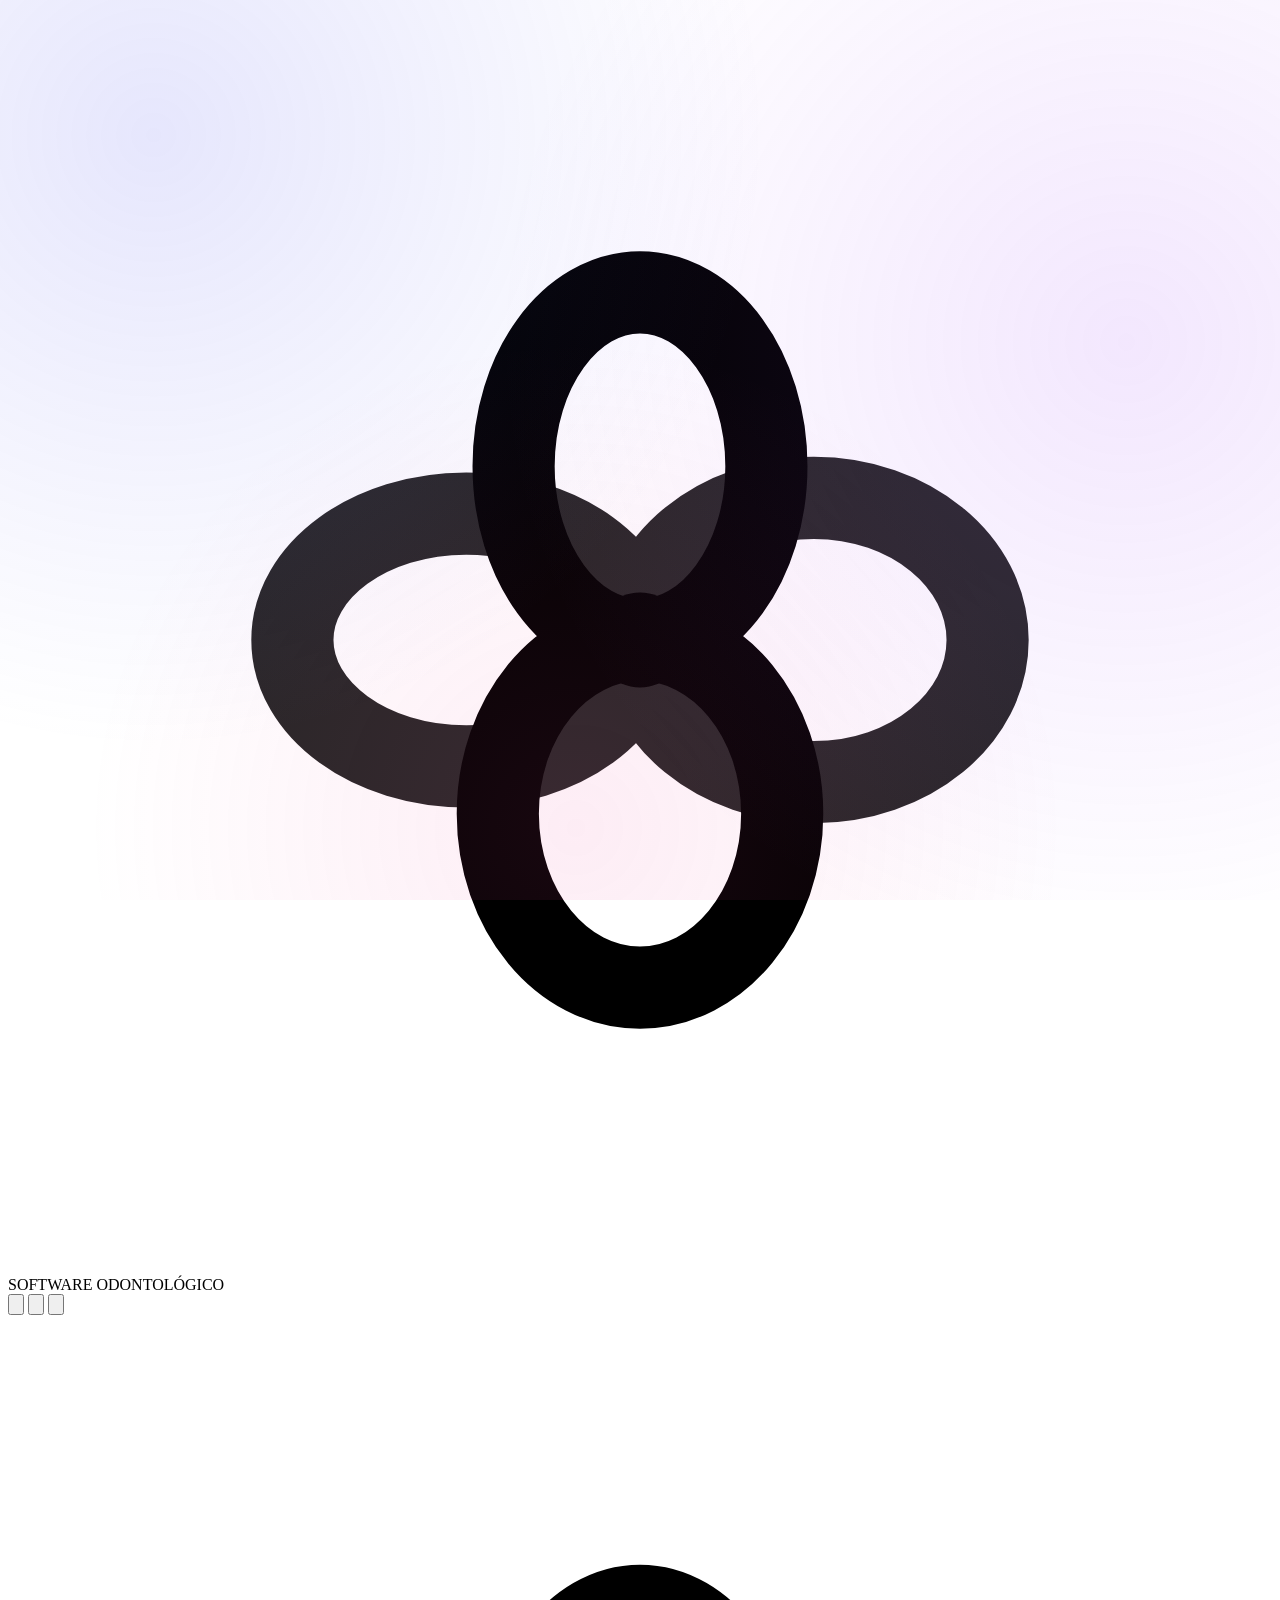
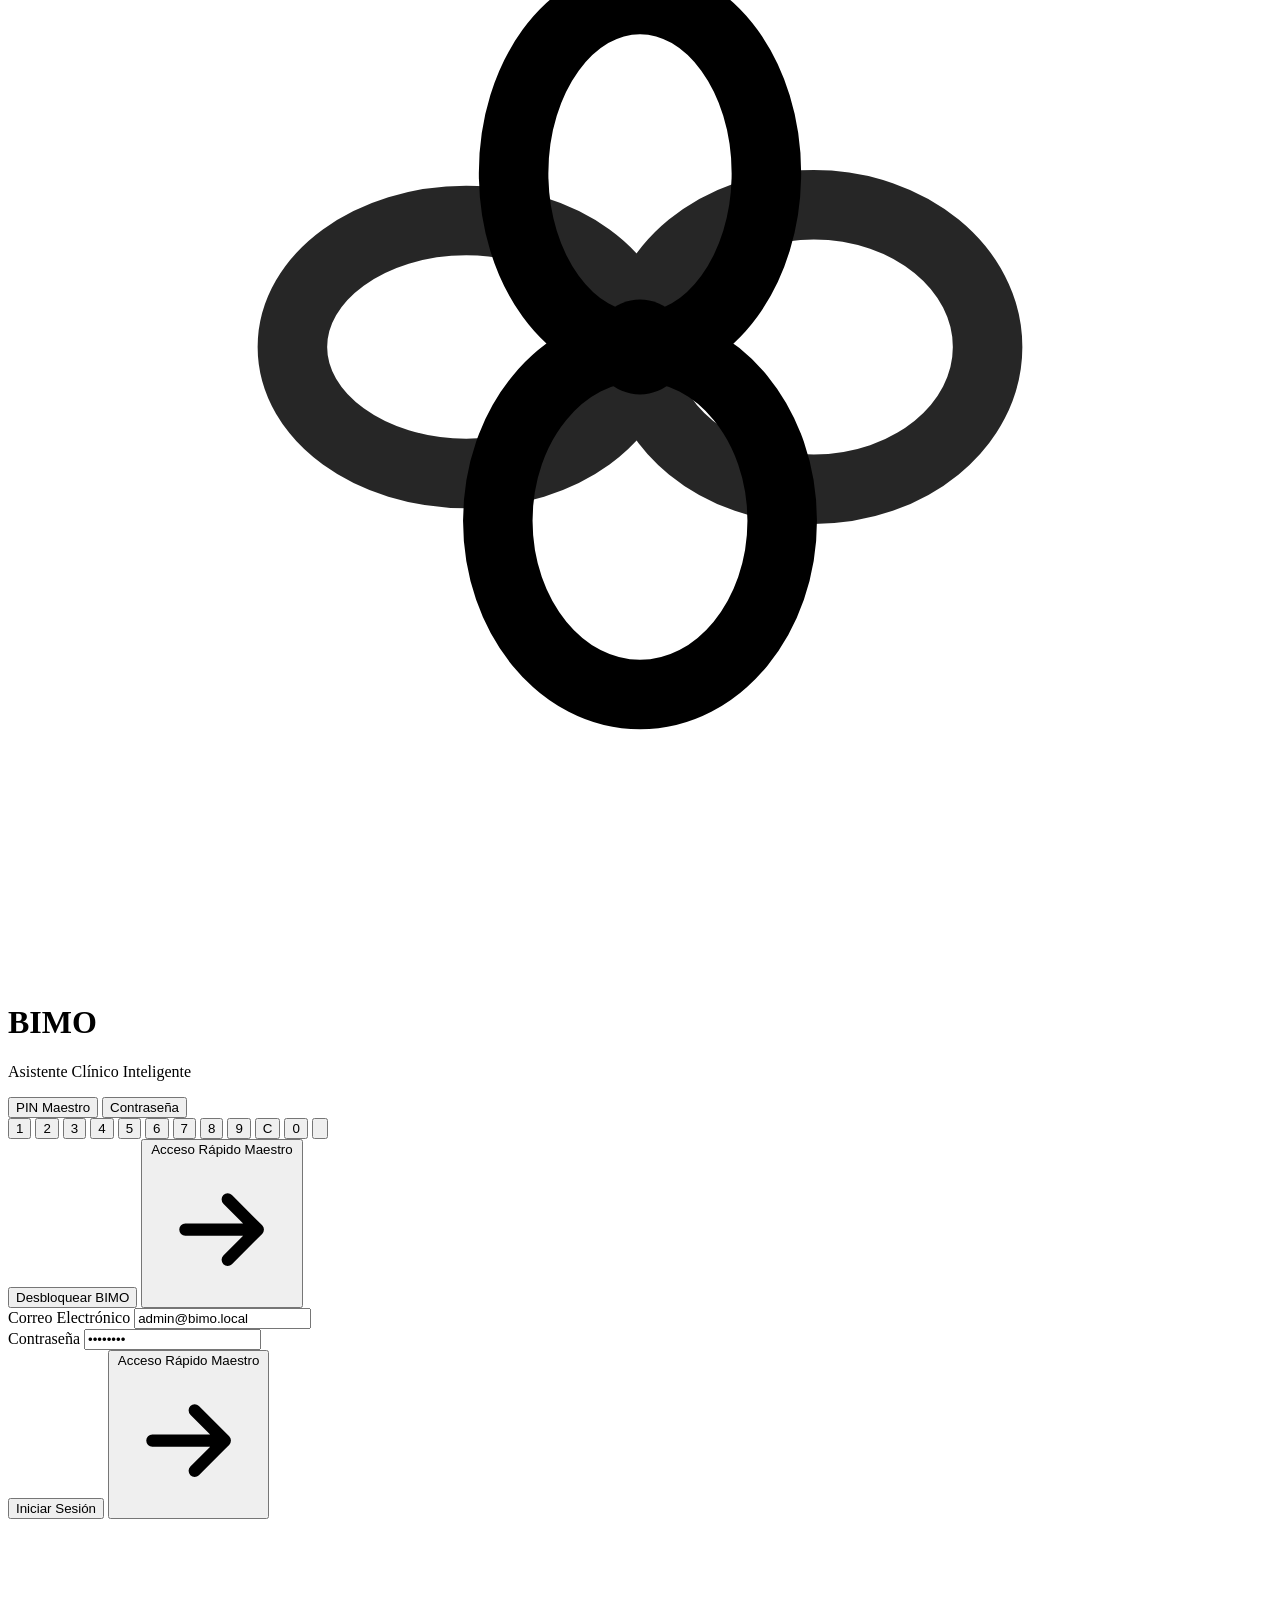
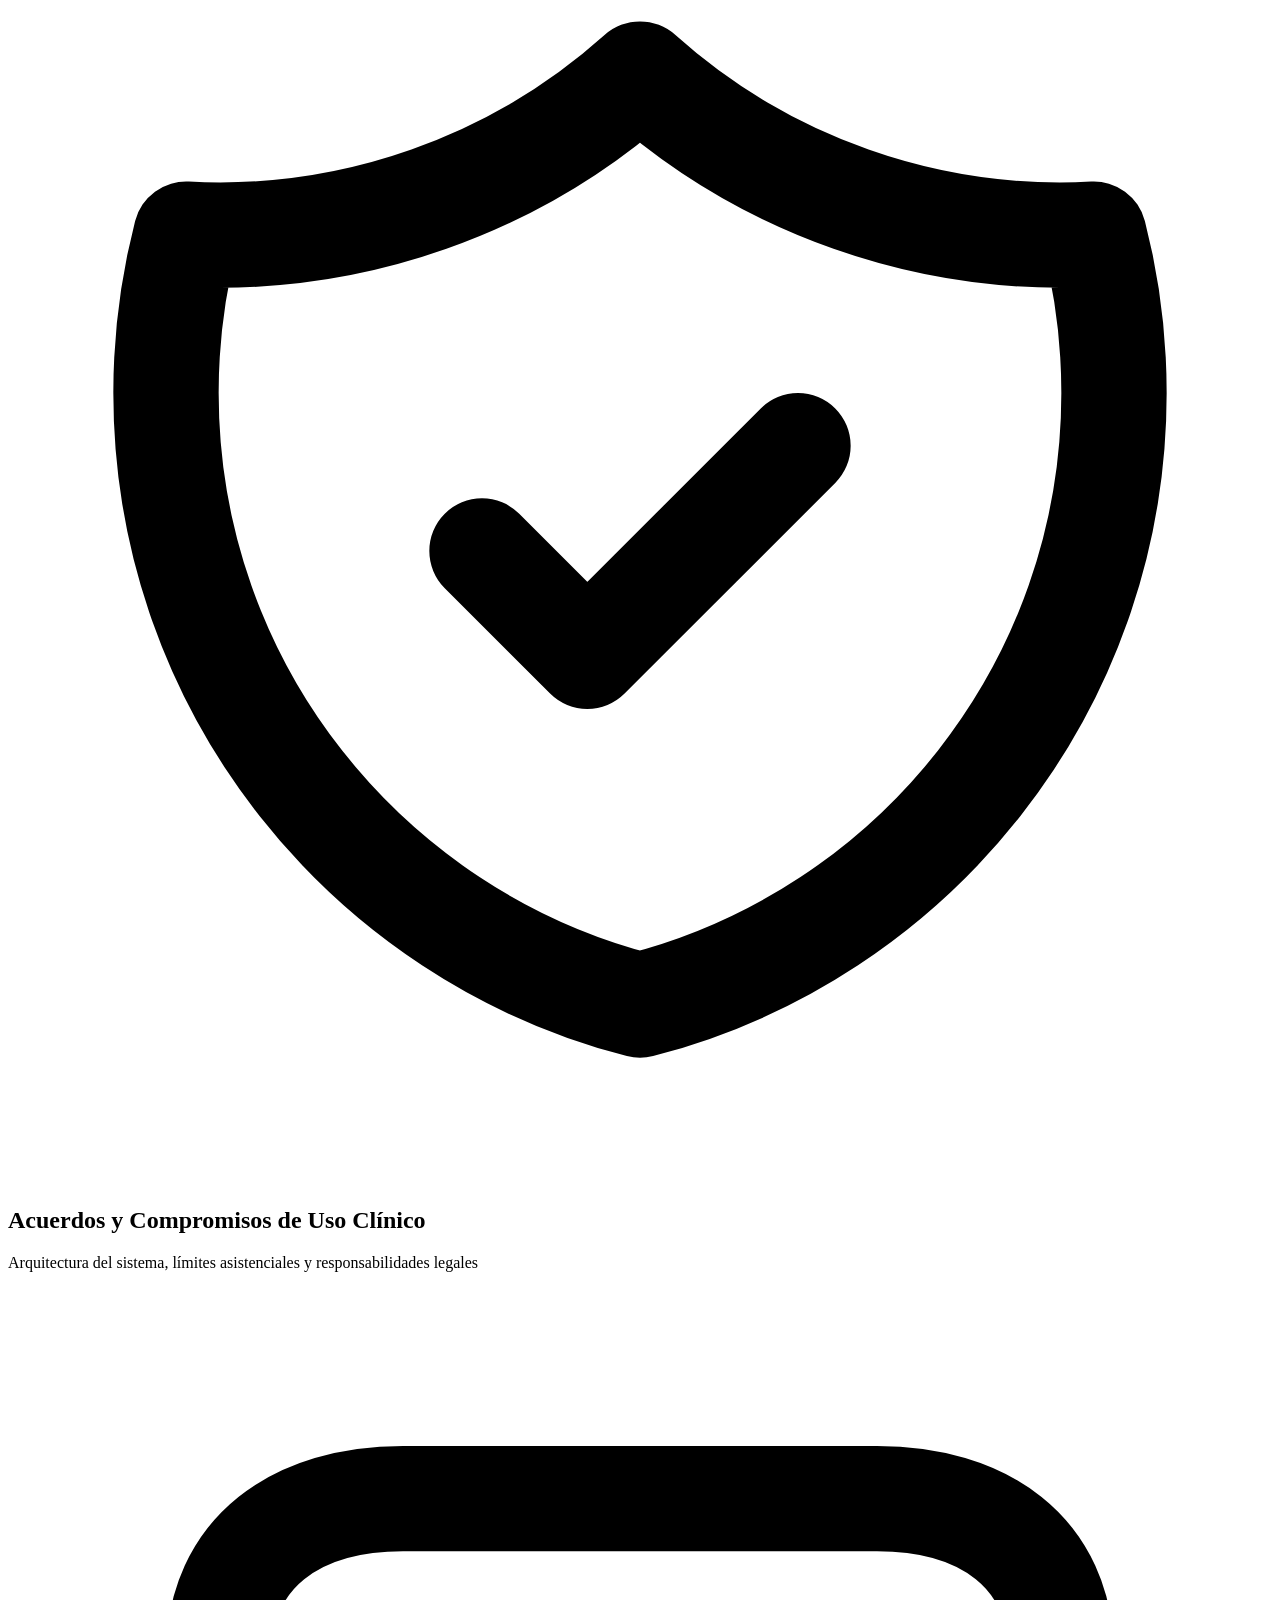
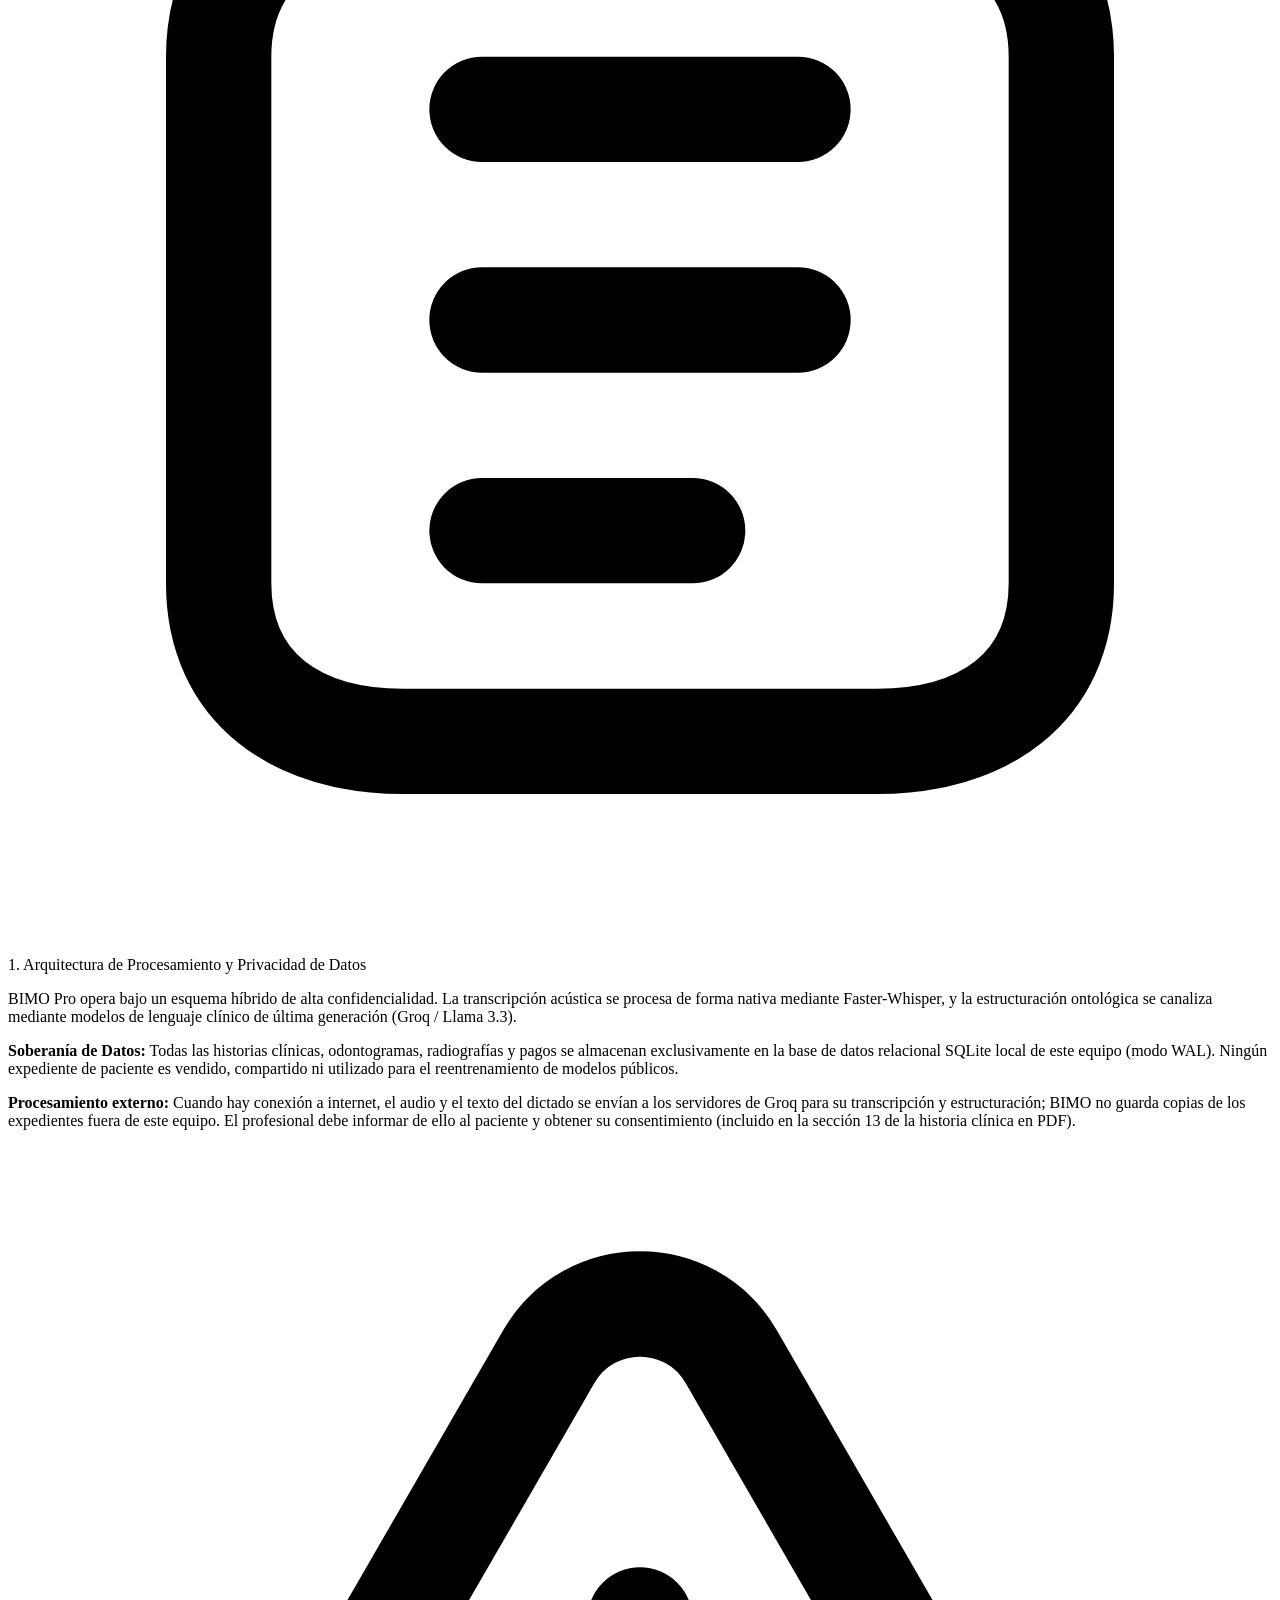
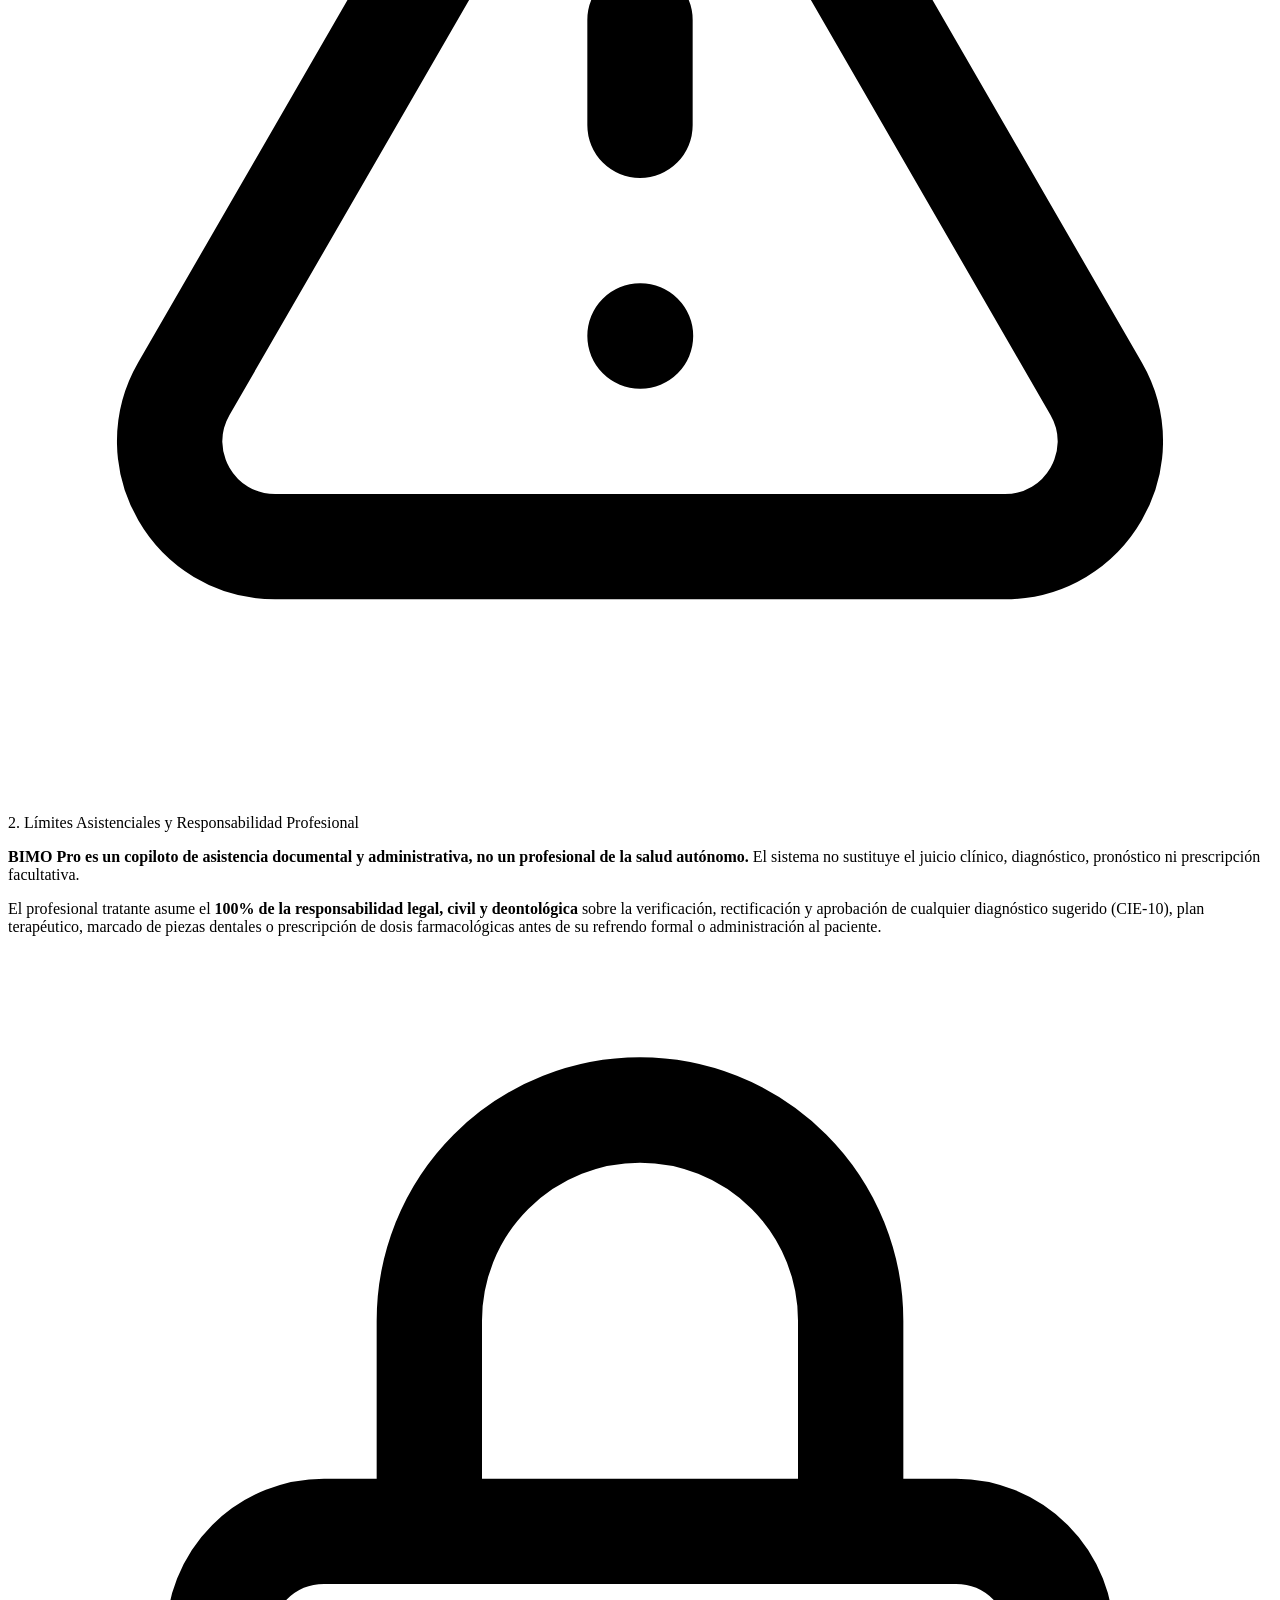
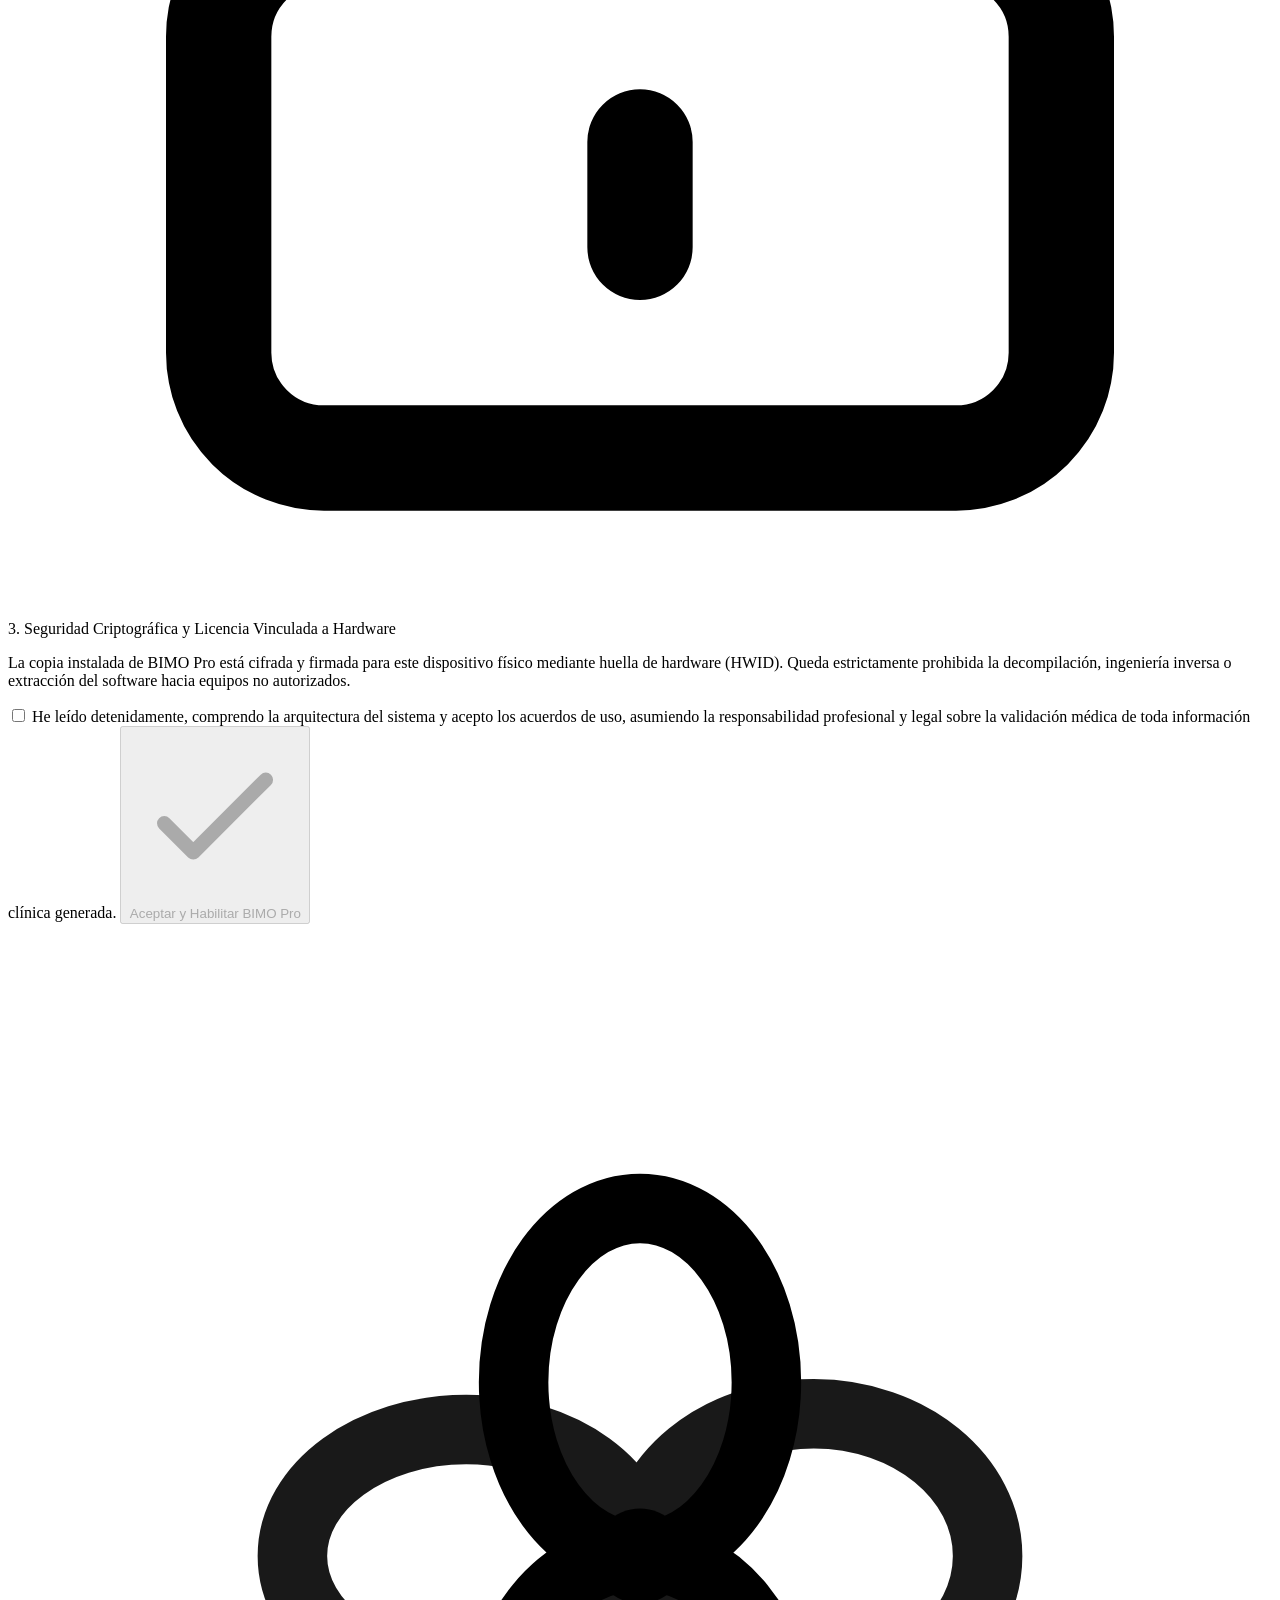
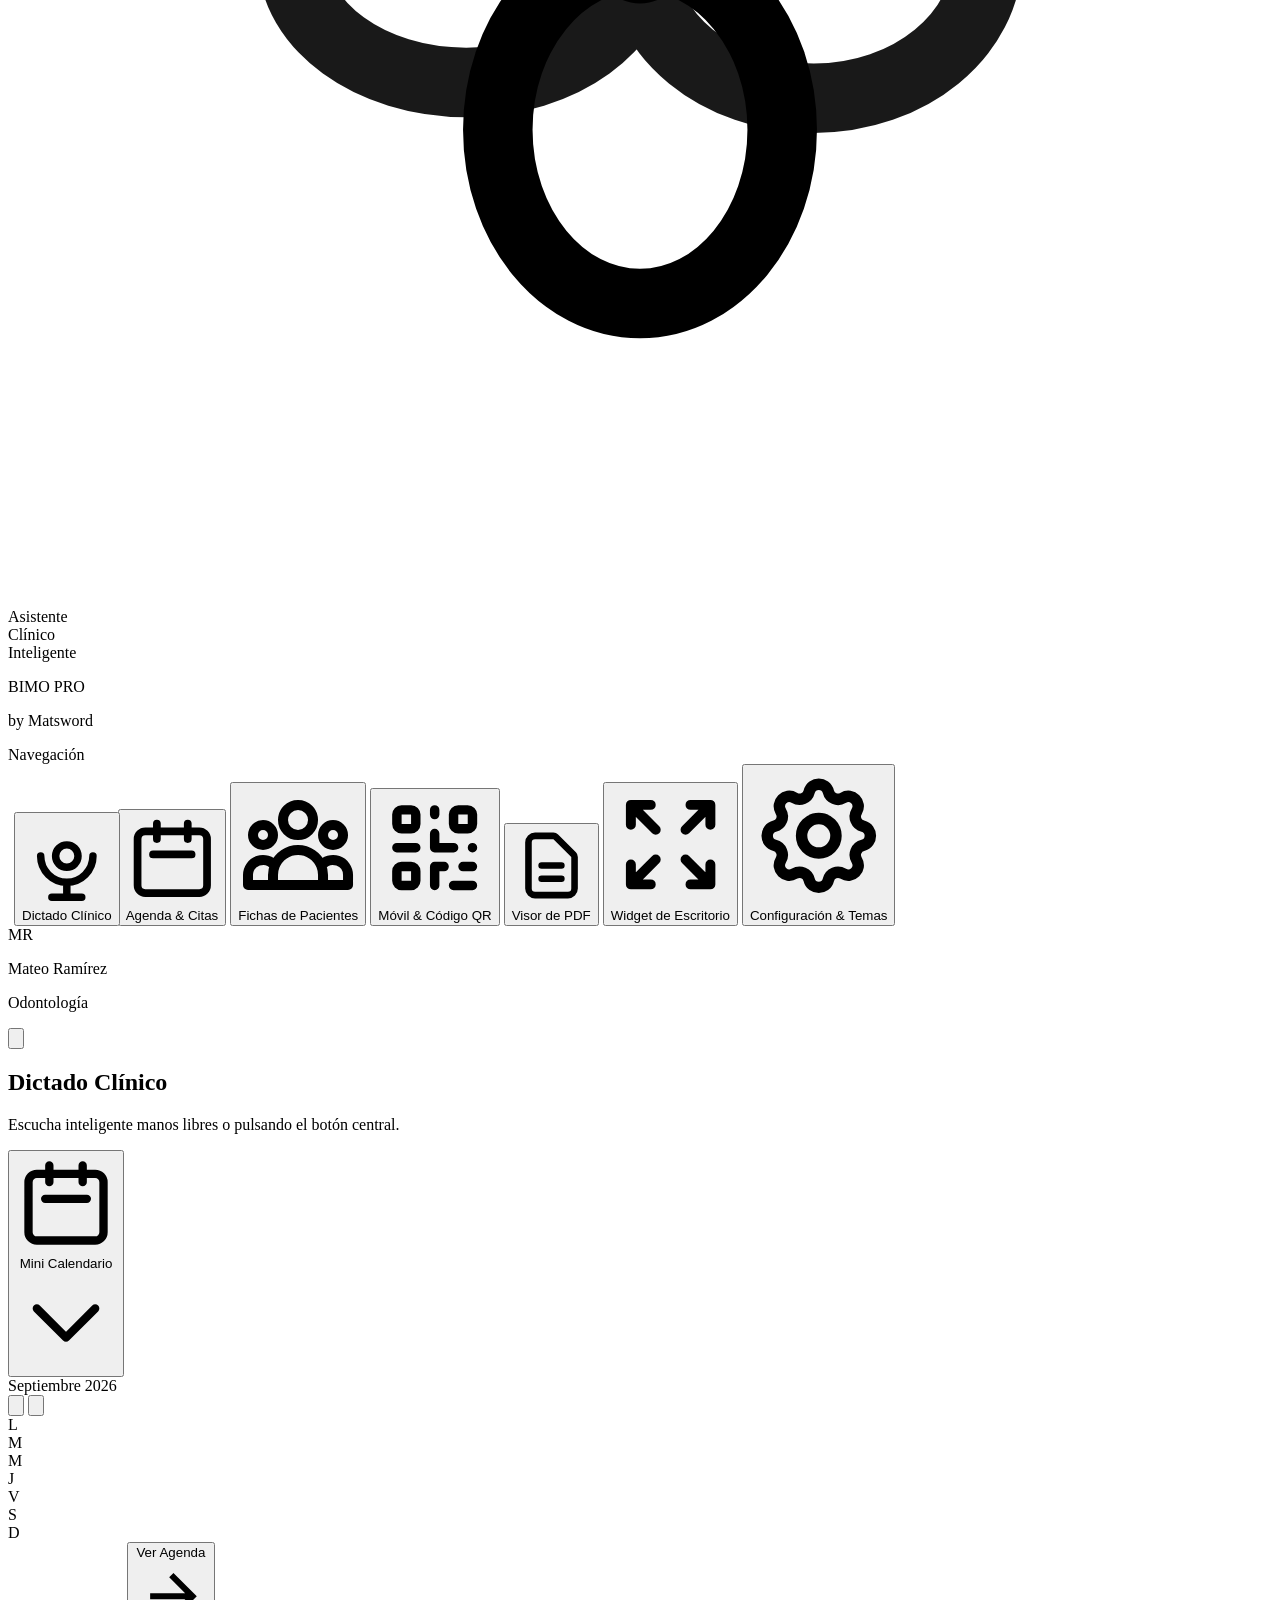
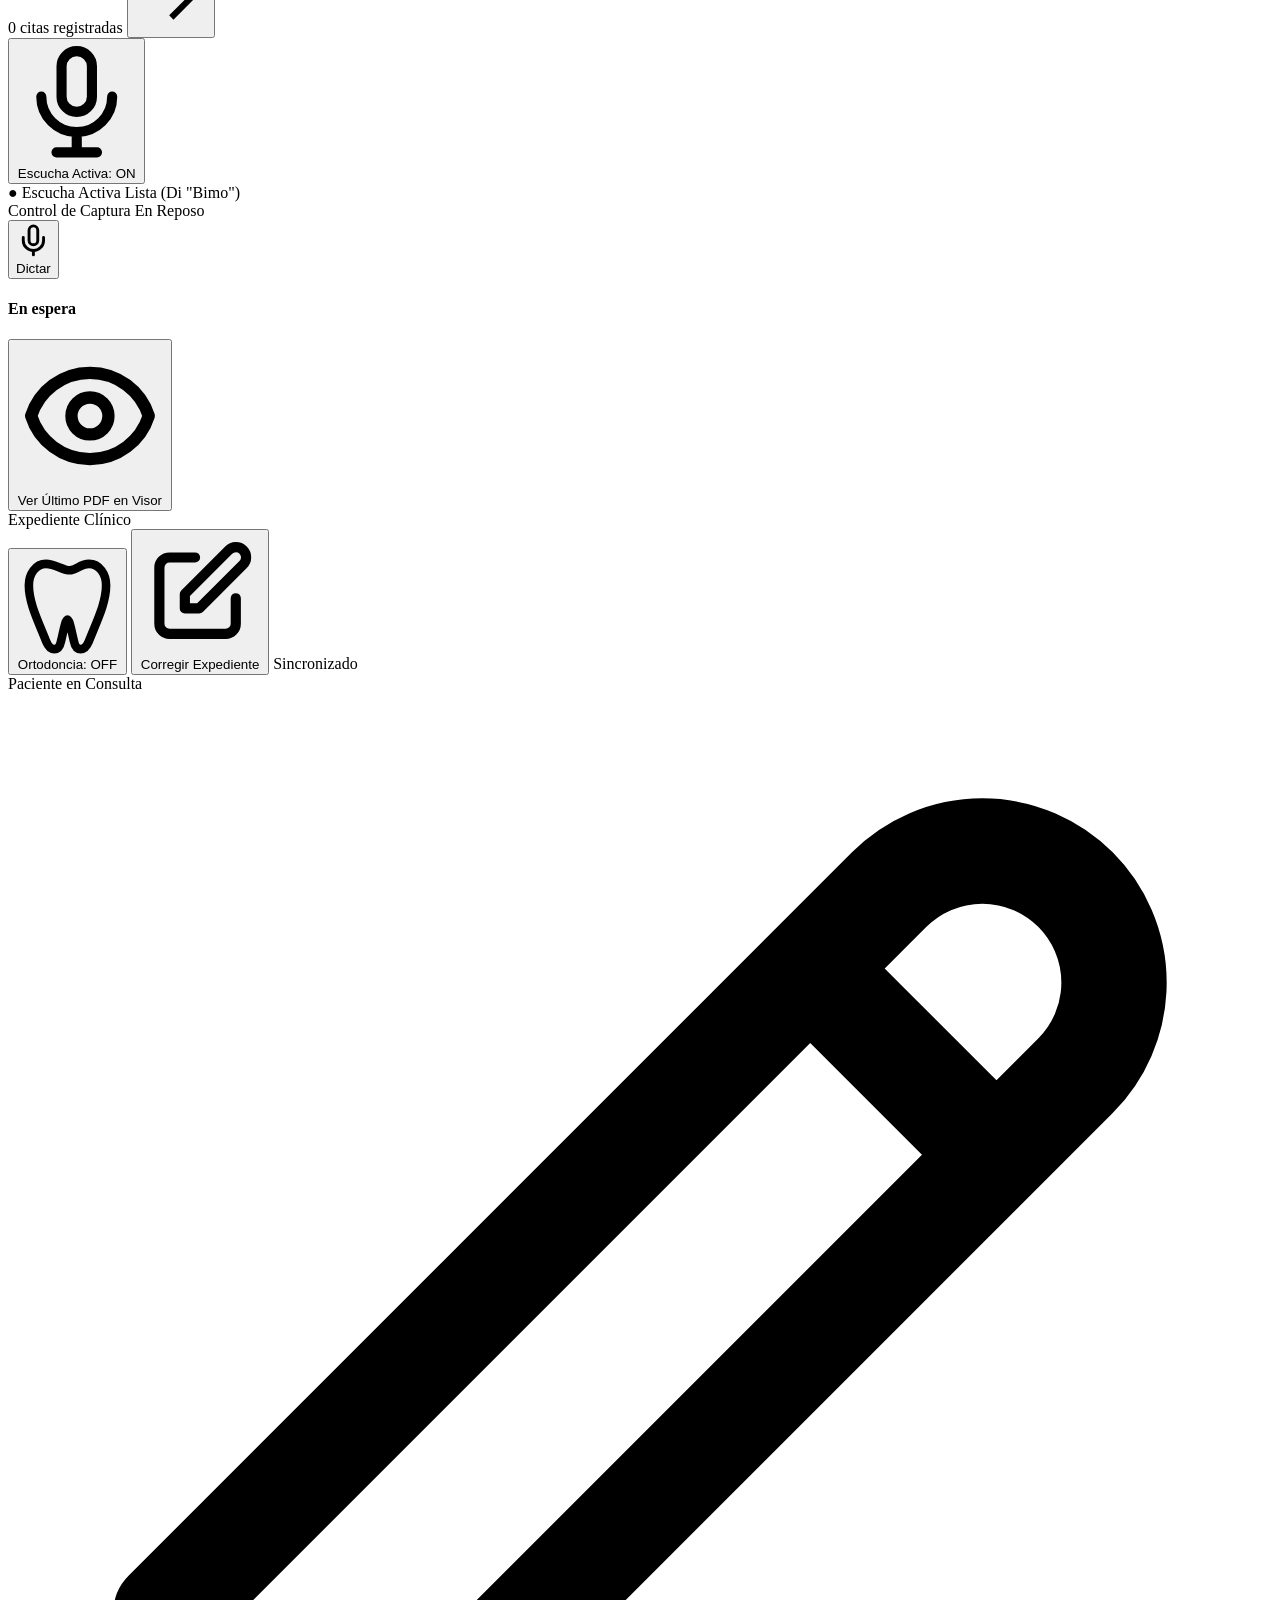
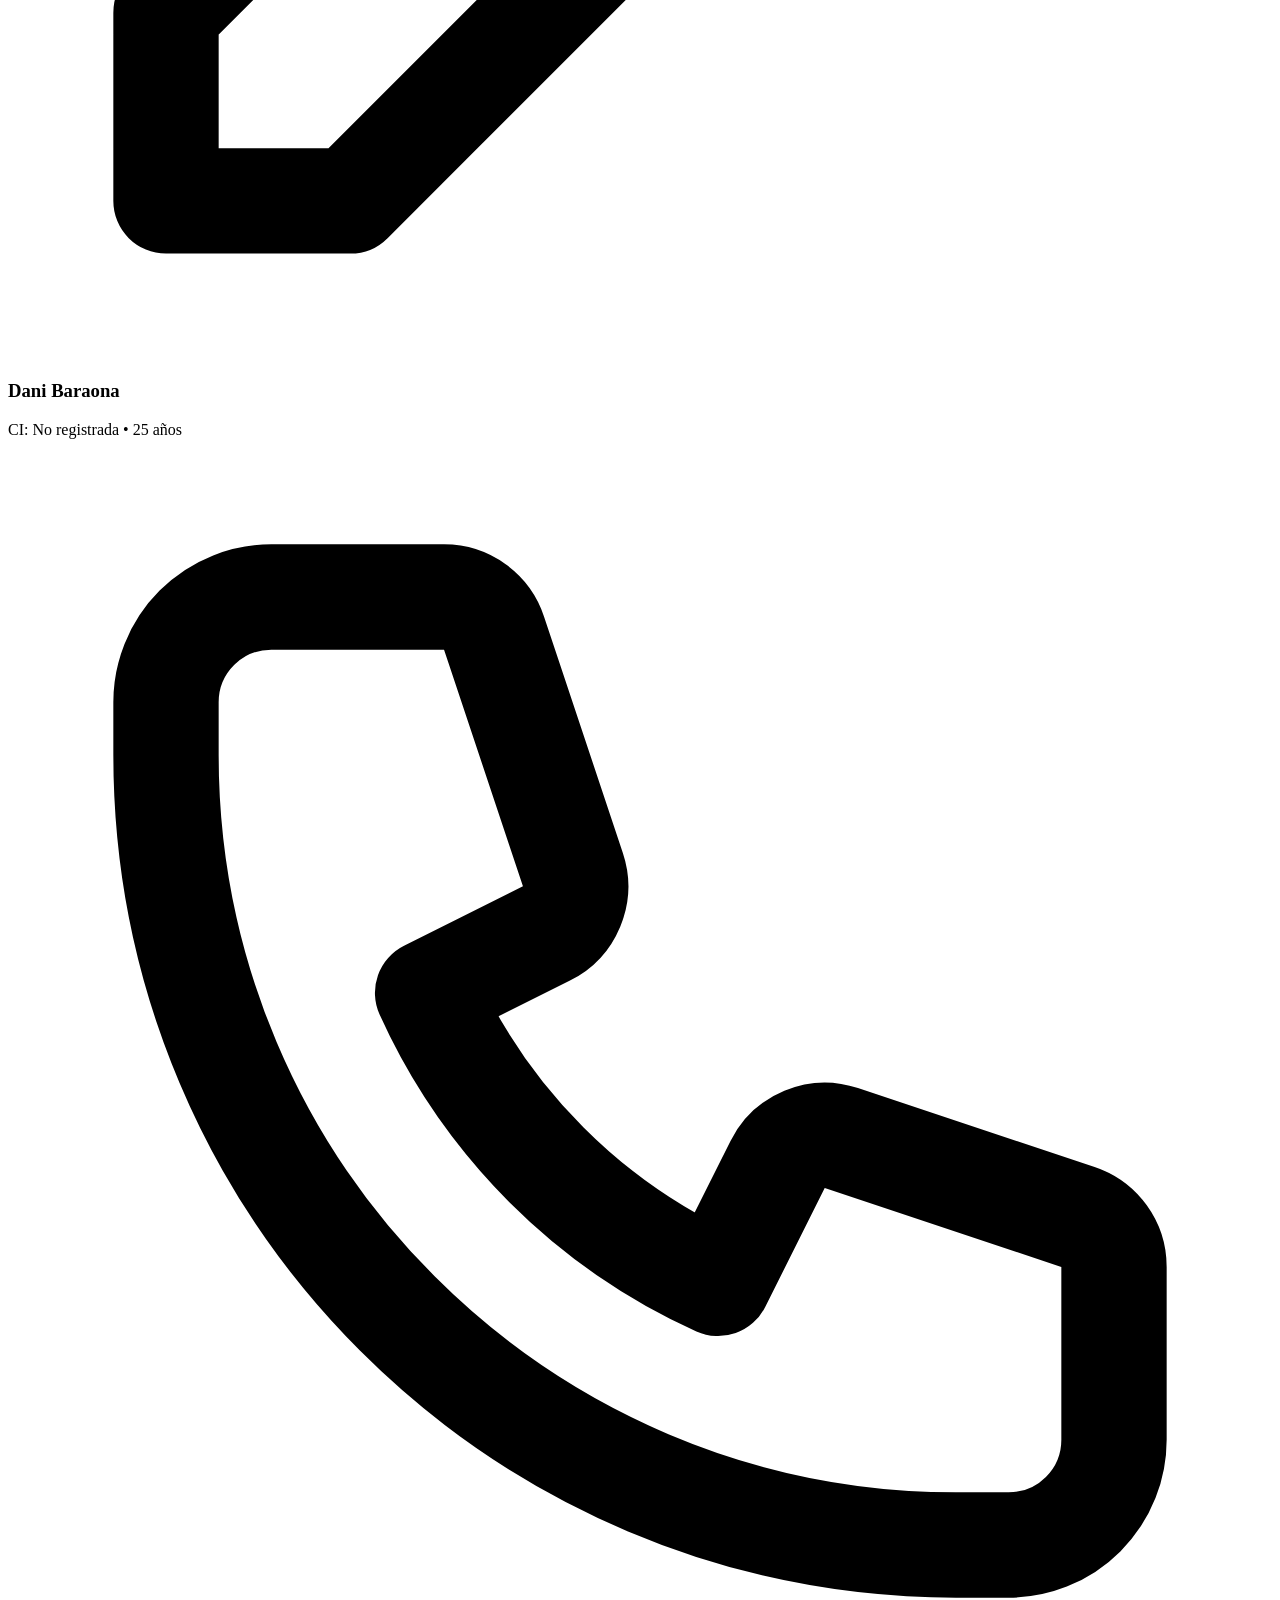
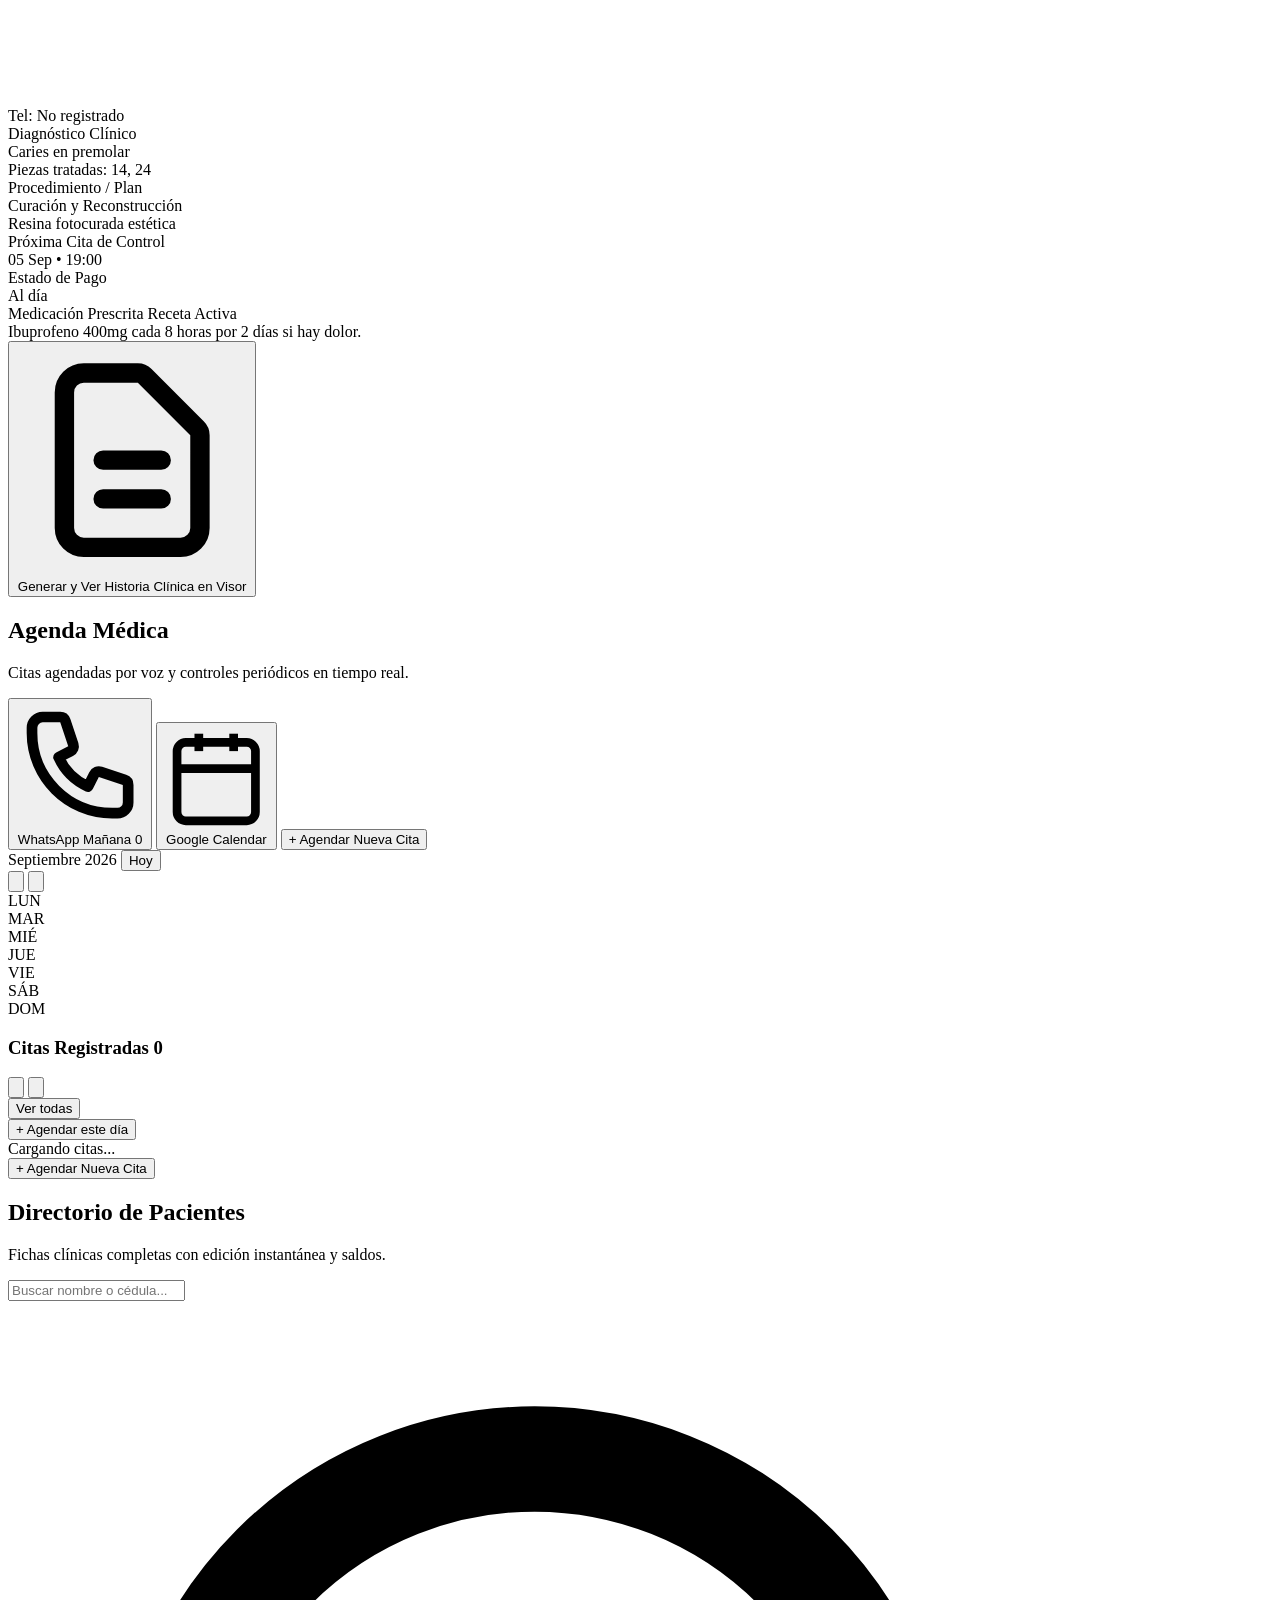
==== commit 02819511: "feat(ronda2): preparar BIMO para piloto en clinica - Eliminar el PIN 1234 universal: solo el PIN con" ====
--- a/web_ui/index.html
+++ b/web_ui/index.html
@@ -272,6 +272,9 @@
           <p class="text-slate-400">
             <strong class="text-slate-200">Soberanía de Datos:</strong> Todas las historias clínicas, odontogramas, radiografías y pagos se almacenan exclusivamente en la base de datos relacional SQLite local de este equipo (modo WAL). Ningún expediente de paciente es vendido, compartido ni utilizado para el reentrenamiento de modelos públicos.
           </p>
+          <p class="text-slate-400">
+            <strong class="text-slate-200">Procesamiento externo:</strong> Cuando hay conexión a internet, el audio y el texto del dictado se envían a los servidores de Groq para su transcripción y estructuración; BIMO no guarda copias de los expedientes fuera de este equipo. El profesional debe informar de ello al paciente y obtener su consentimiento (incluido en la sección 13 de la historia clínica en PDF).
+          </p>
         </div>
 
         <!-- 2. RIESGOS Y RESPONSABILIDAD MÉDICA -->
@@ -356,7 +359,7 @@
       <div class="text-[10px] font-bold uppercase tracking-wider text-slate-500 mb-2 px-2 hidden">Navegación</div>
       <nav class="space-y-2">
         
-        <button id="nav-dictado" onclick="switchTab('dictado')" title="Dictado Clínico" aria-label="Dictado Clínico" class="nav-btn nav-active group w-full flex items-center justify-center p-3 rounded-[1.25rem] bg-indigo-500/10 text-white transition-all duration-300 cursor-pointer">
+        <button id="nav-dictado" onclick="switchTab('dictado')" title="Dictado Clínico" aria-label="Dictado Clínico" class="nav-btn nav-active group w-11 h-11 mx-auto flex items-center justify-center p-0 rounded-xl bg-indigo-500/10 text-white transition-all duration-300 cursor-pointer">
           <div class="flex items-center">
             <div class="nav-icon-box text-indigo-400 transition-all duration-300 group-hover:scale-110">
               <svg class="w-5 h-5" fill="none" stroke="currentColor" viewBox="0 0 24 24"><path stroke-linecap="round" stroke-linejoin="round" stroke-width="2" d="M19 11a7 7 0 01-7 7m0 0a7 7 0 01-7-7m7 7v4m0 0H8m4 0h4m-4-8a3 3 0 100-6 3 3 0 000 6z" /></svg>
@@ -366,7 +369,7 @@
           <div class="nav-dot w-1.5 h-3.5 rounded-full bg-indigo-400 shadow-[0_0_8px_currentColor] transition-all duration-300 opacity-100 scale-100 hidden"></div>
         </button>
 
-        <button id="nav-agenda" onclick="switchTab('agenda')" title="Agenda & Citas" aria-label="Agenda & Citas" class="nav-btn group w-full flex items-center justify-center p-3 rounded-2xl text-slate-400 hover:text-white hover:bg-white/[0.04] transition-all duration-300 cursor-pointer">
+        <button id="nav-agenda" onclick="switchTab('agenda')" title="Agenda & Citas" aria-label="Agenda & Citas" class="nav-btn group w-11 h-11 mx-auto flex items-center justify-center p-0 rounded-xl text-slate-400 hover:text-white hover:bg-slate-800/50 transition-all duration-300 cursor-pointer">
           <div class="flex items-center">
             <div class="nav-icon-box text-slate-400 transition-all duration-300 group-hover:scale-110">
               <svg class="w-5 h-5" fill="none" stroke="currentColor" viewBox="0 0 24 24"><path stroke-linecap="round" stroke-linejoin="round" stroke-width="2" d="M8 7V3m8 4V3m-9 8h10M5 21h14a2 2 0 002-2V7a2 2 0 00-2-2H5a2 2 0 00-2 2v12a2 2 0 002 2z" /></svg>
@@ -376,7 +379,7 @@
           <div class="nav-dot w-1.5 h-3.5 rounded-full bg-indigo-400 shadow-[0_0_8px_currentColor] transition-all duration-300 opacity-0 scale-50 hidden"></div>
         </button>
 
-        <button id="nav-pacientes" onclick="switchTab('pacientes')" title="Fichas de Pacientes" aria-label="Fichas de Pacientes" class="nav-btn group w-full flex items-center justify-center p-3 rounded-2xl text-slate-400 hover:text-white hover:bg-white/[0.04] transition-all duration-300 cursor-pointer">
+        <button id="nav-pacientes" onclick="switchTab('pacientes')" title="Fichas de Pacientes" aria-label="Fichas de Pacientes" class="nav-btn group w-11 h-11 mx-auto flex items-center justify-center p-0 rounded-xl text-slate-400 hover:text-white hover:bg-slate-800/50 transition-all duration-300 cursor-pointer">
           <div class="flex items-center">
             <div class="nav-icon-box text-slate-400 transition-all duration-300 group-hover:scale-110">
               <svg class="w-5 h-5" fill="none" stroke="currentColor" viewBox="0 0 24 24"><path stroke-linecap="round" stroke-linejoin="round" stroke-width="2" d="M17 20h5v-2a3 3 0 00-5.356-1.857M17 20H7m10 0v-2c0-.656-.126-1.283-.356-1.857M7 20H2v-2a3 3 0 015.356-1.857M7 20v-2c0-.656.126-1.283.356-1.857m0 0a5.002 5.002 0 019.288 0M15 7a3 3 0 11-6 0 3 3 0 016 0zm6 3a2 2 0 11-4 0 2 2 0 014 0zM7 10a2 2 0 11-4 0 2 2 0 014 0z" /></svg>
@@ -386,7 +389,7 @@
           <div class="nav-dot w-1.5 h-3.5 rounded-full bg-indigo-400 shadow-[0_0_8px_currentColor] transition-all duration-300 opacity-0 scale-50 hidden"></div>
         </button>
 
-        <button id="nav-mobile" onclick="switchTab('mobile')" title="Móvil & Código QR" aria-label="Móvil & Código QR" class="nav-btn group w-full flex items-center justify-center p-3 rounded-2xl text-slate-400 hover:text-white hover:bg-white/[0.04] transition-all duration-300 cursor-pointer">
+        <button id="nav-mobile" onclick="switchTab('mobile')" title="Móvil & Código QR" aria-label="Móvil & Código QR" class="nav-btn group w-11 h-11 mx-auto flex items-center justify-center p-0 rounded-xl text-slate-400 hover:text-white hover:bg-slate-800/50 transition-all duration-300 cursor-pointer">
           <div class="flex items-center">
             <div class="nav-icon-box text-slate-400 transition-all duration-300 group-hover:scale-110">
               <svg class="w-5 h-5" fill="none" stroke="currentColor" viewBox="0 0 24 24"><path stroke-linecap="round" stroke-linejoin="round" stroke-width="2" d="M12 4v1m6 11h2m-6 0h-2v4m0-11v3m0 0h.01M12 12h4.01M16 20h4M4 12h4m12 0h.01M5 8h2a1 1 0 001-1V5a1 1 0 00-1-1H5a1 1 0 00-1 1v2a1 1 0 001 1zm12 0h2a1 1 0 001-1V5a1 1 0 00-1-1h-2a1 1 0 00-1 1v2a1 1 0 001 1zM5 20h2a1 1 0 001-1v-2a1 1 0 00-1-1H5a1 1 0 00-1 1v2a1 1 0 001 1z" /></svg>
@@ -396,7 +399,7 @@
           <div class="nav-dot w-1.5 h-3.5 rounded-full bg-indigo-400 shadow-[0_0_8px_currentColor] transition-all duration-300 opacity-0 scale-50 hidden"></div>
         </button>
 
-        <button id="nav-pdf" onclick="switchTab('pdf')" title="Visor de PDF" aria-label="Visor de PDF" class="nav-btn group w-full flex items-center justify-center p-3 rounded-2xl text-slate-400 hover:text-white hover:bg-white/[0.04] transition-all duration-300 cursor-pointer">
+        <button id="nav-pdf" onclick="switchTab('pdf')" title="Visor de PDF" aria-label="Visor de PDF" class="nav-btn group w-11 h-11 mx-auto flex items-center justify-center p-0 rounded-xl text-slate-400 hover:text-white hover:bg-slate-800/50 transition-all duration-300 cursor-pointer">
           <div class="flex items-center">
             <div class="nav-icon-box text-slate-400 transition-all duration-300 group-hover:scale-110">
               <svg class="w-5 h-5" fill="none" stroke="currentColor" viewBox="0 0 24 24"><path stroke-linecap="round" stroke-linejoin="round" stroke-width="2" d="M9 12h6m-6 4h6m2 5H7a2 2 0 01-2-2V5a2 2 0 012-2h5.586a1 1 0 01.707.293l5.414 5.414a1 1 0 01.293.707V19a2 2 0 01-2 2z" /></svg>
@@ -406,7 +409,7 @@
           <div class="nav-dot w-1.5 h-3.5 rounded-full bg-indigo-400 shadow-[0_0_8px_currentColor] transition-all duration-300 opacity-0 scale-50 hidden"></div>
         </button>
 
-        <button id="nav-widget" onclick="switchTab('widget')" title="Widget de Escritorio" aria-label="Widget de Escritorio" class="nav-btn group w-full flex items-center justify-center p-3 rounded-2xl text-slate-400 hover:text-white hover:bg-white/[0.04] transition-all duration-300 cursor-pointer">
+        <button id="nav-widget" onclick="switchTab('widget')" title="Widget de Escritorio" aria-label="Widget de Escritorio" class="nav-btn group w-11 h-11 mx-auto flex items-center justify-center p-0 rounded-xl text-slate-400 hover:text-white hover:bg-slate-800/50 transition-all duration-300 cursor-pointer">
           <div class="flex items-center">
             <div class="nav-icon-box text-slate-400 transition-all duration-300 group-hover:scale-110">
               <svg class="w-5 h-5" fill="none" stroke="currentColor" viewBox="0 0 24 24"><path stroke-linecap="round" stroke-linejoin="round" stroke-width="2" d="M4 8V4m0 0h4M4 4l5 5m11-1V4m0 0h-4m4 0l-5 5M4 16v4m0 0h4m-4 0l5-5m11 5l-5-5m5 5v-4m0 4h-4" /></svg>
@@ -416,7 +419,7 @@
           <div class="nav-dot w-1.5 h-3.5 rounded-full bg-indigo-400 shadow-[0_0_8px_currentColor] transition-all duration-300 opacity-0 scale-50 hidden"></div>
         </button>
 
-        <button id="nav-config" onclick="switchTab('config')" title="Configuración & Temas" aria-label="Configuración & Temas" class="nav-btn group w-full flex items-center justify-center p-3 rounded-2xl text-slate-400 hover:text-white hover:bg-white/[0.04] transition-all duration-300 cursor-pointer">
+        <button id="nav-config" onclick="switchTab('config')" title="Configuración & Temas" aria-label="Configuración & Temas" class="nav-btn group w-11 h-11 mx-auto flex items-center justify-center p-0 rounded-xl text-slate-400 hover:text-white hover:bg-slate-800/50 transition-all duration-300 cursor-pointer">
           <div class="flex items-center">
             <div class="nav-icon-box text-slate-400 transition-all duration-300 group-hover:scale-110 shrink-0">
               <svg class="w-5 h-5" fill="none" stroke="currentColor" viewBox="0 0 24 24"><path stroke-linecap="round" stroke-linejoin="round" stroke-width="2" d="M10.325 4.317c.426-1.756 2.924-1.756 3.35 0a1.724 1.724 0 002.573 1.066c1.543-.94 3.31.826 2.37 2.37a1.724 1.724 0 001.065 2.572c1.756.426 1.756 2.924 0 3.35a1.724 1.724 0 00-1.066 2.573c.94 1.543-.826 3.31-2.37 2.37a1.724 1.724 0 00-2.572 1.065c-.426 1.756-2.924 1.756-3.35 0a1.724 1.724 0 00-2.573-1.066c-1.543.94-3.31-.826-2.37-2.37a1.724 1.724 0 00-1.065-2.572c-1.756-.426-1.756-2.924 0-3.35a1.724 1.724 0 001.066-2.573c-.94-1.543.826-3.31 2.37-2.37.996.608 2.296.07 2.572-1.065z" /><path stroke-linecap="round" stroke-linejoin="round" stroke-width="2" d="M15 12a3 3 0 11-6 0 3 3 0 016 0z" /></svg>
@@ -1330,6 +1333,62 @@
             </div>
           </div>
         </div>
+
+        <!-- Respaldo en Google Drive (Cifrado E2E) -->
+        <div class="col-span-1 xl:col-span-2 bg-slate-900/60 border border-slate-800 rounded-3xl p-6 shadow-2xl backdrop-blur-xl">
+          <div class="flex items-center justify-between pb-3 border-b border-slate-800">
+            <div class="flex items-center gap-3">
+              <div class="w-10 h-10 rounded-2xl bg-sky-500/20 text-sky-400 flex items-center justify-center border border-sky-500/30">
+                <svg class="w-5 h-5" fill="none" stroke="currentColor" stroke-width="2" viewBox="0 0 24 24"><path stroke-linecap="round" stroke-linejoin="round" d="M7 16a4 4 0 01-.88-7.903A5 5 0 1115.9 6L16 6a5 5 0 011 9.9M15 13l-3-3m0 0l-3 3m3-3v12"/></svg>
+              </div>
+              <div>
+                <h3 class="text-sm font-bold text-white flex items-center gap-2">
+                  <span>Respaldo en la Nube (Google Drive Cifrado E2E)</span>
+                  <span id="driveBackupStatusBadge" class="text-[10px] bg-slate-800 text-slate-400 px-2.5 py-0.5 rounded-full font-bold border border-slate-700">Verificando...</span>
+                </h3>
+                <p class="text-[11px] text-slate-400 mt-0.5">Respaldos automáticos en tu unidad de Google Drive. Cifrado simétrico PBKDF2 + Fernet de grado médico.</p>
+              </div>
+            </div>
+            <div class="text-right text-xs">
+              <span class="text-slate-500 text-[10px] uppercase font-bold block">Último Respaldo:</span>
+              <span id="driveUltimoRespaldo" class="font-mono text-slate-300 font-medium text-xs">--</span>
+            </div>
+          </div>
+
+          <div class="grid grid-cols-1 md:grid-cols-3 gap-4 mt-4 text-xs">
+            <div class="flex flex-col justify-center">
+              <label class="flex items-center gap-2.5 cursor-pointer">
+                <input id="confDriveCifrado" type="checkbox" onchange="toggleDriveCifradoUi(this.checked)" class="w-4 h-4 rounded bg-slate-950 border-slate-800 text-sky-500 focus:ring-0 focus:ring-offset-0 cursor-pointer">
+                <span class="text-xs font-bold text-white">Cifrar respaldo antes de subir</span>
+              </label>
+              <p class="text-[10px] text-slate-500 mt-1">Recomendado para datos clínicos y cumplimiento HIPAA/normativa de salud.</p>
+            </div>
+
+            <div id="seccionDrivePassphrase" class="opacity-50 pointer-events-none transition-opacity">
+              <label class="text-[10px] uppercase font-bold text-slate-400 block mb-1">Contraseña de Cifrado (Mínimo 8 caracteres)</label>
+              <div class="relative">
+                <input id="confDrivePassphrase" type="password" placeholder="Clave robusta personal" class="w-full px-3 py-2 bg-slate-950 border border-slate-800 rounded-xl text-white font-mono focus:outline-none focus:border-sky-500 pr-10" />
+                <button type="button" onclick="toggleMostrarPassDrive()" class="absolute right-2.5 top-1/2 -translate-y-1/2 text-slate-400 hover:text-white cursor-pointer text-xs" title="Mostrar/Ocultar contraseña">👁️</button>
+              </div>
+              <p class="text-[10px] text-amber-400/80 mt-1">⚠️ Si olvidas esta clave, los respaldos en la nube no podrán ser restaurados. Nunca se envía a Google.</p>
+            </div>
+
+            <div class="flex flex-col justify-end gap-2">
+              <button type="button" onclick="guardarConfiguracionDriveUi()" class="w-full py-2 bg-sky-600 hover:bg-sky-500 text-white rounded-xl text-xs font-bold cursor-pointer transition-all shadow-md shadow-sky-600/20">
+                Guardar Configuración Respaldo
+              </button>
+              <button type="button" id="btnRespaldarDriveAhora" onclick="ejecutarRespaldoDriveManualUi()" class="w-full py-2 bg-slate-800 hover:bg-slate-700 text-slate-200 border border-slate-700 rounded-xl text-xs font-semibold cursor-pointer transition-all flex items-center justify-center gap-1.5">
+                <svg class="w-3.5 h-3.5 text-sky-400" fill="none" stroke="currentColor" stroke-width="2" viewBox="0 0 24 24"><path stroke-linecap="round" stroke-linejoin="round" d="M4 16v1a3 3 0 003 3h10a3 3 0 003-3v-1m-4-8l-4-4m0 0L8 8m4-4v12"/></svg>
+                <span>Respaldar Ahora en Drive</span>
+              </button>
+            </div>
+          </div>
+          
+          <div id="driveBackupAvisoError" class="hidden mt-3 p-2.5 bg-rose-500/10 border border-rose-500/30 rounded-xl text-rose-300 text-xs flex items-center gap-2">
+            <svg class="w-4 h-4 text-rose-400 shrink-0" fill="none" stroke="currentColor" stroke-width="2" viewBox="0 0 24 24"><path stroke-linecap="round" stroke-linejoin="round" d="M12 9v2m0 4h.01m-6.938 4h13.856c1.54 0 2.502-1.667 1.732-3L13.732 4c-.77-1.333-2.694-1.333-3.464 0L3.34 16c-.77 1.333.192 3 1.732 3z"/></svg>
+            <span id="driveBackupErrorMsg"></span>
+          </div>
+        </div>
       </div>
     </div>
 
@@ -1795,10 +1854,10 @@
       </div>
 
       <div class="flex gap-3">
-        <button type="button" onclick="cerrarModalCedulaObligatoria()" class="flex-1 py-3 bg-slate-800 hover:bg-slate-700 text-slate-300 rounded-xl text-xs font-bold transition-all cursor-pointer">
+        <button id="btnOmitirCedulaModal" type="button" onclick="cerrarModalCedulaObligatoria()" class="flex-1 py-3 bg-slate-800 hover:bg-slate-700 text-slate-300 rounded-xl text-xs font-bold transition-all cursor-pointer">
           Omitir por ahora
         </button>
-        <button type="button" onclick="guardarCedulaObligatoria()" class="flex-1 py-3 bg-gradient-to-r from-indigo-600 to-purple-600 hover:from-indigo-500 hover:to-purple-500 text-white rounded-xl text-xs font-bold transition-all cursor-pointer shadow-lg shadow-indigo-600/30">
+        <button id="btnGuardarCedulaModal" type="button" onclick="guardarCedulaObligatoria()" class="flex-1 py-3 bg-gradient-to-r from-indigo-600 to-purple-600 hover:from-indigo-500 hover:to-purple-500 text-white rounded-xl text-xs font-bold transition-all cursor-pointer shadow-lg shadow-indigo-600/30">
           Guardar y Actualizar PDF
         </button>
       </div>
@@ -2224,20 +2283,20 @@
       const t = THEMES[currentThemeKey];
 
       document.querySelectorAll('.nav-btn').forEach(btn => {
-        btn.className = 'nav-btn group w-full flex items-center justify-center p-3 rounded-2xl text-slate-400 hover:text-white hover:bg-white/[0.04] transition-all duration-300 cursor-pointer';
+        btn.className = 'nav-btn group w-11 h-11 mx-auto flex items-center justify-center p-0 rounded-xl text-slate-400 hover:text-white hover:bg-slate-800/50 transition-all duration-300 cursor-pointer';
         const iconBox = btn.querySelector('.nav-icon-box');
         if (iconBox) iconBox.className = 'nav-icon-box text-slate-400 transition-all duration-300 group-hover:scale-110';
         const dot = btn.querySelector('.nav-dot');
-        if (dot) dot.className = `nav-dot w-1.5 h-3.5 rounded-full ${t.accentDot} transition-all duration-300 opacity-0 scale-50`;
+        if (dot) dot.className = `nav-dot w-1.5 h-3.5 rounded-full ${t.accentDot} transition-all duration-300 opacity-0 scale-50 hidden`;
       });
 
       const activeBtn = document.getElementById('nav-' + tabId);
       if (activeBtn) {
-        activeBtn.className = `nav-btn nav-active group w-full flex items-center justify-center p-3 rounded-[1.25rem] ${t.ringBg} text-white transition-all duration-300 cursor-pointer`;
+        activeBtn.className = `nav-btn nav-active group w-11 h-11 mx-auto flex items-center justify-center p-0 rounded-xl ${t.ringBg} text-white transition-all duration-300 cursor-pointer`;
         const activeIconBox = activeBtn.querySelector('.nav-icon-box');
         if (activeIconBox) activeIconBox.className = `nav-icon-box ${t.accentColor} transition-all duration-300 scale-110`;
         const activeDot = activeBtn.querySelector('.nav-dot');
-        if (activeDot) activeDot.className = `nav-dot w-1.5 h-3.5 rounded-full ${t.accentDot} transition-all duration-300 opacity-100 scale-100`;
+        if (activeDot) activeDot.className = `nav-dot w-1.5 h-3.5 rounded-full ${t.accentDot} transition-all duration-300 opacity-100 scale-100 hidden`;
       }
 
       // Carga perezosa de datos al cambiar a la pestaña
@@ -2250,12 +2309,33 @@
       else if (tabId === 'config') cargarConfiguracion();
     }
 
+    window.abrirPdfEspecifico = function(rutaPdf, nombrePaciente) {
+      if (!rutaPdf) return;
+      switchTab('pdf');
+      if (typeof seleccionarPdfItem === 'function') {
+        seleccionarPdfItem(encodeURIComponent(rutaPdf));
+      } else if (typeof cargarPreviewPdf === 'function') {
+        cargarPreviewPdf(rutaPdf);
+      }
+      if (nombrePaciente) {
+        mostrarToast('Abriendo historia de ' + nombrePaciente, 'success');
+      }
+    };
+
     window.ejecutarNavegacionVoz = function (accion, parametro) {
       const param = String(parametro || '').trim();
       switch (accion) {
+        case 'abrir_dictado':
+          switchTab('dictado');
+          break;
+
         case 'abrir_agenda':
           switchTab('agenda');
           if (typeof irAHoyAgenda === 'function') irAHoyAgenda();
+          break;
+
+        case 'abrir_pacientes':
+          switchTab('pacientes');
           break;
 
         case 'buscar_paciente': {
@@ -2265,6 +2345,33 @@
           buscarPacientesEnVivo(param);
           break;
         }
+
+        case 'abrir_mobile':
+          switchTab('mobile');
+          break;
+
+        case 'abrir_pdf':
+          switchTab('pdf');
+          break;
+
+        case 'abrir_pdf_paciente':
+          if (param) {
+            switchTab('pacientes');
+            const inp = $id('inputBuscarPaciente');
+            if (inp) { inp.value = param; inp.focus(); }
+            buscarPacientesEnVivo(param);
+          } else {
+            switchTab('pdf');
+          }
+          break;
+
+        case 'abrir_widget':
+          switchTab('widget');
+          break;
+
+        case 'abrir_configuracion':
+          switchTab('config');
+          break;
 
         case 'abrir_odontograma':
           // No existe una vista de odontograma independiente: vive dentro del PDF del visor.
@@ -2345,11 +2452,11 @@
       // Actualizar color del indicador de navegación activa en el sidebar
       const activeBtn = document.getElementById('nav-' + currentActiveTab);
       if (activeBtn) {
-        activeBtn.className = `nav-btn nav-active group w-full flex items-center justify-center p-3 rounded-[1.25rem] ${t.ringBg} text-white transition-all duration-300 cursor-pointer`;
+        activeBtn.className = `nav-btn nav-active group w-11 h-11 mx-auto flex items-center justify-center p-0 rounded-xl ${t.ringBg} text-white transition-all duration-300 cursor-pointer`;
         const activeIconBox = activeBtn.querySelector('.nav-icon-box');
         if (activeIconBox) activeIconBox.className = `nav-icon-box ${t.accentColor} transition-all duration-300 scale-110`;
         const activeDot = activeBtn.querySelector('.nav-dot');
-        if (activeDot) activeDot.className = `nav-dot w-1.5 h-3.5 rounded-full ${t.accentDot} transition-all duration-300 opacity-100 scale-100`;
+        if (activeDot) activeDot.className = `nav-dot w-1.5 h-3.5 rounded-full ${t.accentDot} transition-all duration-300 opacity-100 scale-100 hidden`;
       }
 
       ['cyan', 'violet', 'emerald', 'amber'].forEach(k => {
@@ -2473,11 +2580,10 @@
     };
 
     window.onVoiceCommandDetected = function(texto) {
-      console.log('[VOICE COMMAND DETECTED]:', texto);
       const lblEstado = document.getElementById('lblEstadoDictado');
       const dotEstado = document.getElementById('badgeEstadoDot');
       if (lblEstado && dotEstado) {
-        lblEstado.innerText = `● Oído: "${texto.slice(0, 26)}${texto.length > 26 ? '...' : ''}"`;
+        lblEstado.innerText = '● Procesando dictado...';
         dotEstado.className = 'w-2 h-2 rounded-full bg-cyan-400 animate-ping';
         setTimeout(() => {
           actualizarUiEscuchaActiva(escuchaActivaHabilitada);
@@ -2605,10 +2711,19 @@
 
             if (resp.tipo === 'COMANDO_CITA' || resp.tipo === 'REPROGRAMAR_CITA') {
               mostrarToast(resp.mensaje || 'Cita clínica agendada con éxito');
-              cargarCitas();
+              if (typeof filtroFechaCitas !== 'undefined') filtroFechaCitas = null;
+              const btnLimp = document.getElementById('btnLimpiarFiltroFecha');
+              if (btnLimp) btnLimp.classList.add('hidden');
+              if (window.actualizarTodosLosMenus) window.actualizarTodosLosMenus();
+              else cargarCitas();
             } else if (resp.tipo === 'CANCELAR_CITA') {
               mostrarToast(resp.mensaje || 'Cita cancelada con éxito');
-              cargarCitas();
+              if (typeof filtroFechaCitas !== 'undefined') filtroFechaCitas = null;
+              if (window.actualizarTodosLosMenus) window.actualizarTodosLosMenus();
+              else cargarCitas();
+            } else if (resp.tipo === 'ACTUALIZAR_DATOS_PACIENTE' || resp.tipo === 'ACTUALIZAR_CONTACTO_PACIENTE') {
+              mostrarToast(resp.mensaje || 'Datos de paciente actualizados con éxito');
+              if (window.actualizarTodosLosMenus) window.actualizarTodosLosMenus();
             } else {
               if (resp.alerta_cedula_requerida) {
                 abrirModalCedulaObligatoria(resp.paciente, resp.paciente_id, resp.consulta_id);
@@ -2616,14 +2731,18 @@
                 mostrarToast('Historia clínica procesada y PDF generado con éxito');
               }
               if (resp.cita_programada) {
+                if (typeof filtroFechaCitas !== 'undefined') filtroFechaCitas = null;
                 setTimeout(() => {
                   mostrarToast(`Cita agendada: ${resp.cita_programada}`, 'info');
                 }, 1200);
               }
-              cargarUltimoExpediente();
-              cargarPacientes();
-              cargarCitas();
-              cargarPdfs();
+              if (window.actualizarTodosLosMenus) window.actualizarTodosLosMenus();
+              else {
+                cargarUltimoExpediente();
+                cargarPacientes();
+                cargarCitas();
+                cargarPdfs();
+              }
               if (resp.ruta_pdf) {
                 setTimeout(() => {
                   if (typeof seleccionarPdfItem === 'function') {
@@ -4239,8 +4358,202 @@
     }
 
     // ==========================================
-    // MODAL DE CÉDULA OBLIGATORIA (POST-DICTADO)
+    // MODAL DE CÉDULA OBLIGATORIA (POST-DICTADO Y POR VOZ)
     // ==========================================
+    window.cedulaGuardandoPorVoz = false;
+    window._timerAutoGuardarCedula = null;
+    window._inyectandoPorVoz = false;
+
+    window.cedulaModalAbierto = function() {
+      const modal = document.getElementById('modalCedulaObligatoria');
+      return !!(modal && !modal.classList.contains('hidden') && modal.style.display !== 'none');
+    };
+
+    function validarCedulaEcuatoriana(cedula) {
+      if (!cedula || typeof cedula !== 'string') return false;
+      const s = cedula.trim();
+      if (!/^\d{10}$/.test(s)) return false;
+      const prov = parseInt(s.substring(0, 2), 10);
+      if (!((prov >= 1 && prov <= 24) || prov === 30)) return false;
+      const tercerDigito = parseInt(s[2], 10);
+      if (tercerDigito >= 6) return false;
+      const coefs = [2, 1, 2, 1, 2, 1, 2, 1, 2];
+      let suma = 0;
+      for (let i = 0; i < 9; i++) {
+        let p = parseInt(s[i], 10) * coefs[i];
+        if (p >= 10) p -= 9;
+        suma += p;
+      }
+      const digitoVerificador = (10 - (suma % 10)) % 10;
+      return digitoVerificador === parseInt(s[9], 10);
+    }
+    window.validarCedulaEcuatoriana = validarCedulaEcuatoriana;
+
+    function normalizarTextoNumeros(texto) {
+      if (!texto) return '';
+      let t = texto.toLowerCase();
+      t = t.normalize('NFD').replace(/[\u0300-\u036f]/g, '');
+      const decenasY = {
+        'treinta': 30, 'cuarenta': 40, 'cincuenta': 50,
+        'sesenta': 60, 'setenta': 70, 'ochenta': 80, 'noventa': 90
+      };
+      const unidadesY = {
+        'un': 1, 'uno': 1, 'una': 1, 'dos': 2, 'tres': 3, 'cuatro': 4,
+        'cinco': 5, 'seis': 6, 'siete': 7, 'ocho': 8, 'nueve': 9
+      };
+      for (const [decWord, decVal] of Object.entries(decenasY)) {
+        for (const [uWord, uVal] of Object.entries(unidadesY)) {
+          const reComp = new RegExp('\\b' + decWord + '\\s+y\\s+' + uWord + '\\b', 'g');
+          t = t.replace(reComp, String(decVal + uVal));
+        }
+      }
+      const palabrasNumeros = [
+        ['veintiuno', '21'], ['veintiun', '21'], ['veintiuna', '21'],
+        ['veintidos', '22'], ['veintitres', '23'], ['veinticuatro', '24'],
+        ['veinticinco', '25'], ['veintiseis', '26'], ['veintisiete', '27'],
+        ['veintiocho', '28'], ['veintinueve', '29'],
+        ['dieciseis', '16'], ['diecisiete', '17'], ['dieciocho', '18'], ['diecinueve', '19'],
+        ['veinte', '20'], ['treinta', '30'], ['cuarenta', '40'], ['cincuenta', '50'],
+        ['sesenta', '60'], ['setenta', '70'], ['ochenta', '80'], ['noventa', '90'],
+        ['diez', '10'], ['once', '11'], ['doce', '12'], ['trece', '13'], ['catorce', '14'], ['quince', '15'],
+        ['cero', '0'], ['uno', '1'], ['una', '1'], ['un', '1'], ['dos', '2'], ['tres', '3'],
+        ['cuatro', '4'], ['cinco', '5'], ['seis', '6'], ['siete', '7'], ['ocho', '8'], ['nueve', '9']
+      ];
+      for (const [word, digit] of palabrasNumeros) {
+        const reW = new RegExp('\\b' + word + '\\b', 'g');
+        t = t.replace(reW, digit);
+      }
+      return t;
+    }
+    window.normalizarTextoNumeros = normalizarTextoNumeros;
+
+    function cedulaDesdeTexto(texto) {
+      if (!texto) return '';
+      // 1. Si contiene números de 10 dígitos, buscar si alguno es válido por módulo 10
+      const matches10 = texto.match(/\b\d{10}\b/g);
+      if (matches10) {
+        for (const m of matches10) {
+          if (validarCedulaEcuatoriana(m)) return m;
+        }
+        const mCed = texto.match(/(?:c[eé]dula|documento)[^\d]*(\d{10})/i);
+        if (mCed) return mCed[1];
+        return matches10[0];
+      }
+
+      const norm = normalizarTextoNumeros(texto);
+      const mNormAll = norm.match(/\b\d{10}\b/g);
+      if (mNormAll) {
+        for (const m of mNormAll) {
+          if (validarCedulaEcuatoriana(m)) return m;
+        }
+        return mNormAll[0];
+      }
+
+      const digitosTodos = norm.replace(/\D/g, '');
+      if (digitosTodos.length === 10) {
+        return digitosTodos;
+      }
+      if (digitosTodos.length > 10) {
+        for (let i = 0; i <= digitosTodos.length - 10; i++) {
+          const sub = digitosTodos.substring(i, i + 10);
+          if (validarCedulaEcuatoriana(sub)) return sub;
+        }
+        return digitosTodos.substring(0, 10);
+      }
+      return digitosTodos;
+    }
+    window.cedulaDesdeTexto = cedulaDesdeTexto;
+
+    window.inyectarCedulaPorVoz = function(texto) {
+      if (!window.cedulaModalAbierto()) {
+        return { status: 'ignorado', motivo: 'modal_cerrado' };
+      }
+      if (!texto || typeof texto !== 'string') return;
+
+      const tLower = texto.toLowerCase().trim();
+
+      // 1. Cancelación o cierre por voz
+      const frasesCierre = ['omitir', 'cancelar', 'cerrar', 'cerrar modal', 'despues', 'después', 'sin cedula', 'sin cédula'];
+      if (frasesCierre.some(f => tLower.includes(f))) {
+        cerrarModalCedulaObligatoria();
+        mostrarToast('Operación omitida por voz', 'info');
+        try {
+          const api = (window.pywebview && window.pywebview.api) || (window.pView && window.pView.app);
+          if (api && api.reproducir_sonido) api.reproducir_sonido('exito');
+        } catch(e) {}
+        return { status: 'ok', accion: 'cerrar' };
+      }
+
+      // 2. Extraer dígitos mediante el parser
+      const cedula = cedulaDesdeTexto(texto);
+      const inp = document.getElementById('cedulaModalInput');
+      const api = (window.pywebview && window.pywebview.api) || (window.pView && window.pView.app);
+
+      if (cedula && cedula.length === 10) {
+        const esValida = validarCedulaEcuatoriana(cedula);
+        if (inp) {
+          window._inyectandoPorVoz = true;
+          try {
+            inp.value = cedula;
+            inp.dispatchEvent(new Event('input', { bubbles: true }));
+            inp.dispatchEvent(new Event('change', { bubbles: true }));
+          } finally {
+            window._inyectandoPorVoz = false;
+          }
+        }
+
+        if (esValida) {
+          if (inp) {
+            inp.classList.remove('border-slate-700', 'border-amber-500', 'border-red-500');
+            inp.classList.add('border-emerald-500', 'ring-2', 'ring-emerald-500/30');
+          }
+          mostrarToast('Cédula ' + cedula.substring(0, 4) + '... reconocida por voz', 'success');
+          try {
+            if (api && api.reproducir_sonido) api.reproducir_sonido('exito');
+          } catch(e) {}
+
+          // Temporizador de 1.5s antes de auto-guardar
+          if (window._timerAutoGuardarCedula) clearTimeout(window._timerAutoGuardarCedula);
+          window._timerAutoGuardarCedula = setTimeout(() => {
+            window._timerAutoGuardarCedula = null;
+            const btn = document.getElementById('btnGuardarCedulaModal');
+            if (btn && !window.cedulaGuardandoPorVoz) {
+              btn.click();
+            }
+          }, 1500);
+
+          return { status: 'ok', cedula: cedula, valida: true };
+        } else {
+          // 10 dígitos pero inválida por módulo 10
+          if (inp) {
+            inp.classList.remove('border-slate-700', 'border-emerald-500', 'border-red-500');
+            inp.classList.add('border-amber-500', 'ring-2', 'ring-amber-500/30');
+          }
+          mostrarToast('Cédula no válida según algoritmo nacional. Revisa los dígitos o presiona Guardar si es pasaporte/extranjera.', 'warning');
+          try {
+            if (api && api.reproducir_sonido) api.reproducir_sonido('error');
+          } catch(e) {}
+
+          if (window._timerAutoGuardarCedula) {
+            clearTimeout(window._timerAutoGuardarCedula);
+            window._timerAutoGuardarCedula = null;
+          }
+          return { status: 'warning', cedula: cedula, valida: false };
+        }
+      } else {
+        // Menos o más de 10 dígitos
+        mostrarToast('No entendí los 10 dígitos de la cédula, por favor repite.', 'warning');
+        try {
+          if (api && api.reproducir_sonido) api.reproducir_sonido('error');
+        } catch(e) {}
+        if (window._timerAutoGuardarCedula) {
+          clearTimeout(window._timerAutoGuardarCedula);
+          window._timerAutoGuardarCedula = null;
+        }
+        return { status: 'error', motivo: 'digitos_insuficientes' };
+      }
+    };
+
     function abrirModalCedulaObligatoria(nombre, pacienteId, consultaId) {
       const modal = document.getElementById('modalCedulaObligatoria');
       const lbl = document.getElementById('cedulaModalNombrePac');
@@ -4253,25 +4566,72 @@
       if (hConsId) hConsId.value = consultaId || (ultimoExpedienteCache ? ultimoExpedienteCache.id : '');
       if (inp) {
         inp.value = '';
+        inp.classList.remove('border-emerald-500', 'border-amber-500', 'border-red-500', 'ring-2', 'ring-emerald-500/30', 'ring-amber-500/30');
+        inp.classList.add('border-slate-700');
+        if (!inp._voiceListenerBound) {
+          const cancelAutoSave = () => {
+            if (window._inyectandoPorVoz) return;
+            if (window._timerAutoGuardarCedula) {
+              clearTimeout(window._timerAutoGuardarCedula);
+              window._timerAutoGuardarCedula = null;
+            }
+          };
+          inp.addEventListener('input', cancelAutoSave);
+          inp.addEventListener('keydown', cancelAutoSave);
+          inp._voiceListenerBound = true;
+        }
         setTimeout(() => inp.focus(), 150);
       }
       if (modal) modal.classList.remove('hidden');
+
+      // Notificar al backend para extender ventana de escucha activa a 30s
+      try {
+        const api = (window.pywebview && window.pywebview.api) || (window.pView && window.pView.app);
+        const fnEstado = api && (api.modal_cedula_estado || api.modalCedulaEstado);
+        if (fnEstado) fnEstado.call(api, true);
+      } catch (e) {
+        console.warn('[MODAL CEDULA] Error al notificar apertura al backend:', e);
+      }
     }
 
     function cerrarModalCedulaObligatoria() {
       const modal = document.getElementById('modalCedulaObligatoria');
       if (modal) modal.classList.add('hidden');
+      if (window._timerAutoGuardarCedula) {
+        clearTimeout(window._timerAutoGuardarCedula);
+        window._timerAutoGuardarCedula = null;
+      }
+      window.cedulaGuardandoPorVoz = false;
+
+      // Notificar al backend que el modal se cerró
+      try {
+        const api = (window.pywebview && window.pywebview.api) || (window.pView && window.pView.app);
+        const fnEstado = api && (api.modal_cedula_estado || api.modalCedulaEstado);
+        if (fnEstado) fnEstado.call(api, false);
+      } catch (e) {
+        console.warn('[MODAL CEDULA] Error al notificar cierre al backend:', e);
+      }
     }
 
     async function guardarCedulaObligatoria() {
+      if (window.cedulaGuardandoPorVoz) {
+        return;
+      }
       const inp = document.getElementById('cedulaModalInput');
       const hPacId = document.getElementById('cedulaModalPacienteId');
       const hConsId = document.getElementById('cedulaModalConsultaId');
+      const btnGuardar = document.getElementById('btnGuardarCedulaModal');
       const cedula = inp ? inp.value.trim() : '';
 
       if (!cedula) {
         mostrarToast('Por favor ingrese el número de cédula o documento', 'warning');
         return;
+      }
+
+      window.cedulaGuardandoPorVoz = true;
+      if (btnGuardar) {
+        btnGuardar.disabled = true;
+        btnGuardar.classList.add('opacity-50', 'cursor-not-allowed');
       }
 
       const pacienteId = hPacId && hPacId.value ? parseInt(hPacId.value, 10) : null;
@@ -4307,6 +4667,12 @@
       } catch (e) {
         console.error('Error al guardar cédula obligatoria:', e);
         mostrarToast('Error al guardar cédula: ' + e, 'error');
+      } finally {
+        window.cedulaGuardandoPorVoz = false;
+        if (btnGuardar) {
+          btnGuardar.disabled = false;
+          btnGuardar.classList.remove('opacity-50', 'cursor-not-allowed');
+        }
       }
     }
 
@@ -4692,11 +5058,14 @@
     };
 
     window.onVoiceCommandDetected = function(textoComando) {
-      mostrarToast(`Comando de voz detectado: "${textoComando}"`);
+      mostrarToast('Procesando dictado...', 'info');
     };
 
     window.onCitaCreadaPorVoz = function(pac, fecha) {
       mostrarToast(`Cita agendada por voz: ${pac} (${fecha})`);
+      if (typeof filtroFechaCitas !== 'undefined') filtroFechaCitas = null;
+      const btnLimp = document.getElementById('btnLimpiarFiltroFecha');
+      if (btnLimp) btnLimp.classList.add('hidden');
       if (fecha) {
         try {
           const d = new Date(fecha.replace(' ', 'T'));
@@ -4706,7 +5075,8 @@
           }
         } catch(e) {}
       }
-      cargarCitas();
+      if (window.actualizarTodosLosMenus) window.actualizarTodosLosMenus();
+      else cargarCitas();
     };
 
     window.onWhatsAppReminderSent = function(resp) {
@@ -4733,6 +5103,9 @@
       if (!resp) return;
       const fStr = resp.fecha_hora || (resp.resultado && resp.resultado.fecha_hora) || resp.cita_programada;
       if (fStr) {
+        if (typeof filtroFechaCitas !== 'undefined') filtroFechaCitas = null;
+        const btnLimp = document.getElementById('btnLimpiarFiltroFecha');
+        if (btnLimp) btnLimp.classList.add('hidden');
         try {
           const d = new Date(fStr.replace(' ', 'T'));
           if (!isNaN(d.getTime())) {
@@ -4743,10 +5116,15 @@
       }
       if (resp.tipo === 'COMANDO_CITA' || resp.tipo === 'REPROGRAMAR_CITA') {
         mostrarToast(resp.mensaje || 'Cita clínica agendada con éxito');
-        cargarCitas();
+        if (window.actualizarTodosLosMenus) window.actualizarTodosLosMenus();
+        else cargarCitas();
       } else if (resp.tipo === 'CANCELAR_CITA') {
         mostrarToast(resp.mensaje || 'Cita cancelada con éxito');
-        cargarCitas();
+        if (window.actualizarTodosLosMenus) window.actualizarTodosLosMenus();
+        else cargarCitas();
+      } else if (resp.tipo === 'ACTUALIZAR_DATOS_PACIENTE' || resp.tipo === 'ACTUALIZAR_CONTACTO_PACIENTE') {
+        mostrarToast(resp.mensaje || 'Datos de paciente actualizados con éxito');
+        if (window.actualizarTodosLosMenus) window.actualizarTodosLosMenus();
       } else {
         if (resp.alerta_cedula_requerida) {
           abrirModalCedulaObligatoria(resp.paciente, resp.paciente_id, resp.consulta_id);
@@ -4758,10 +5136,13 @@
             mostrarToast(`Cita agendada: ${resp.cita_programada}`, 'info');
           }, 1200);
         }
-        cargarUltimoExpediente();
-        cargarPacientes();
-        cargarCitas();
-        cargarPdfs();
+        if (window.actualizarTodosLosMenus) window.actualizarTodosLosMenus();
+        else {
+          cargarUltimoExpediente();
+          cargarPacientes();
+          cargarCitas();
+          cargarPdfs();
+        }
       }
     };
 
@@ -4821,6 +5202,7 @@
           }
 
           await cargarConfiguracionWhatsappUi();
+          await cargarConfiguracionDriveUi();
         }
       } catch (e) {
         console.warn('cargarConfiguracion:', e);
@@ -4979,6 +5361,127 @@
       }
     }
 
+    function toggleDriveCifradoUi(activo) {
+      const sec = document.getElementById('seccionDrivePassphrase');
+      if (!sec) return;
+      if (activo) {
+        sec.classList.remove('opacity-50', 'pointer-events-none');
+      } else {
+        sec.classList.add('opacity-50', 'pointer-events-none');
+      }
+    }
+
+    function toggleMostrarPassDrive() {
+      const inp = document.getElementById('confDrivePassphrase');
+      if (!inp) return;
+      inp.type = inp.type === 'password' ? 'text' : 'password';
+    }
+
+    async function cargarConfiguracionDriveUi() {
+      try {
+        const api = (window.pywebview && window.pywebview.api) || (window.pView && window.pView.app);
+        const fn = api && (api.obtener_estado_respaldo_drive || api.obtenerEstadoRespaldoDrive);
+        if (fn) {
+          const resp = await fn.call(api);
+          if (resp && resp.status === 'ok') {
+            const chk = document.getElementById('confDriveCifrado');
+            if (chk) {
+              chk.checked = !!resp.cifrado_activo;
+              toggleDriveCifradoUi(chk.checked);
+            }
+            const badge = document.getElementById('driveBackupStatusBadge');
+            if (badge) {
+              if (resp.google_conectado) {
+                badge.className = 'text-[10px] bg-emerald-500/20 text-emerald-300 px-2.5 py-0.5 rounded-full font-bold border border-emerald-500/30';
+                badge.innerText = resp.cifrado_activo ? 'CONECTADO (E2E ACTIVO)' : 'CONECTADO (ESTÁNDAR)';
+              } else {
+                badge.className = 'text-[10px] bg-amber-500/20 text-amber-300 px-2.5 py-0.5 rounded-full font-bold border border-amber-500/30';
+                badge.innerText = 'GOOGLE NO CONECTADO';
+              }
+            }
+            const elUlt = document.getElementById('driveUltimoRespaldo');
+            if (elUlt && resp.ultimo_respaldo) {
+              elUlt.innerText = resp.ultimo_respaldo;
+            }
+            const errBox = document.getElementById('driveBackupAvisoError');
+            const errMsg = document.getElementById('driveBackupErrorMsg');
+            if (errBox && errMsg) {
+              if (resp.ultimo_error) {
+                errBox.classList.remove('hidden');
+                errMsg.innerText = resp.ultimo_error;
+              } else {
+                errBox.classList.add('hidden');
+                errMsg.innerText = '';
+              }
+            }
+          }
+        }
+      } catch (e) {
+        console.warn('cargarConfiguracionDriveUi:', e);
+      }
+    }
+
+    async function guardarConfiguracionDriveUi() {
+      try {
+        const chk = document.getElementById('confDriveCifrado');
+        const cifrado = chk ? chk.checked : false;
+        const passInp = document.getElementById('confDrivePassphrase');
+        const pass = passInp ? passInp.value : '';
+
+        if (cifrado && (!pass || pass.length < 8)) {
+          alert('Para activar el cifrado E2E, debes ingresar una contraseña de al menos 8 caracteres.');
+          return;
+        }
+
+        const api = (window.pywebview && window.pywebview.api) || (window.pView && window.pView.app);
+        const fn = api && (api.guardar_configuracion_respaldo_drive || api.guardarConfiguracionRespaldoDrive);
+        if (fn) {
+          const resp = await fn.call(api, cifrado, pass);
+          if (resp && resp.status === 'ok') {
+            mostrarToast('Configuración de respaldo Drive guardada correctamente.');
+            await cargarConfiguracionDriveUi();
+          } else {
+            alert((resp && resp.message) || 'Error al guardar configuración de respaldo');
+          }
+        }
+      } catch (e) {
+        console.error('guardarConfiguracionDriveUi:', e);
+        alert('Error: ' + e);
+      }
+    }
+
+    async function ejecutarRespaldoDriveManualUi() {
+      const btn = document.getElementById('btnRespaldarDriveAhora');
+      const textoOrig = btn ? btn.innerHTML : '';
+      try {
+        if (btn) {
+          btn.disabled = true;
+          btn.classList.add('opacity-50', 'pointer-events-none');
+          btn.innerHTML = '<span>Sincronizando con Drive...</span>';
+        }
+        const api = (window.pywebview && window.pywebview.api) || (window.pView && window.pView.app);
+        const fn = api && (api.ejecutar_respaldo_drive_manual || api.ejecutarRespaldoDriveManual);
+        if (fn) {
+          const resp = await fn.call(api);
+          if (resp && resp.status === 'ok') {
+            mostrarToast('Respaldo en Google Drive completado con éxito.');
+          } else {
+            alert('Aviso de respaldo: ' + ((resp && resp.message) || 'Error desconocido'));
+          }
+          await cargarConfiguracionDriveUi();
+        }
+      } catch (e) {
+        console.error('ejecutarRespaldoDriveManualUi:', e);
+        alert('Error ejecutando respaldo: ' + e);
+      } finally {
+        if (btn) {
+          btn.disabled = false;
+          btn.classList.remove('opacity-50', 'pointer-events-none');
+          btn.innerHTML = textoOrig;
+        }
+      }
+    }
+
     // ==========================================
     // ENLACE UNIVERSAL Y RESOLUCIÓN DE BRIDGE
     // ==========================================
@@ -5006,6 +5509,9 @@
         ['abrirUrlMovil', 'abrir_url_movil'],
         ['obtenerInfoClinica', 'obtener_info_clinica'],
         ['guardarConfiguracion', 'guardar_configuracion'],
+        ['obtenerEstadoRespaldoDrive', 'obtener_estado_respaldo_drive'],
+        ['guardarConfiguracionRespaldoDrive', 'guardar_configuracion_respaldo_drive'],
+        ['ejecutarRespaldoDriveManual', 'ejecutar_respaldo_drive_manual'],
         ['obtenerEstadoWidget', 'obtener_estado_widget'],
         ['toggleWidgetEscritorio', 'toggle_widget_escritorio'],
         ['obtenerUltimoExpediente', 'obtener_ultimo_expediente'],
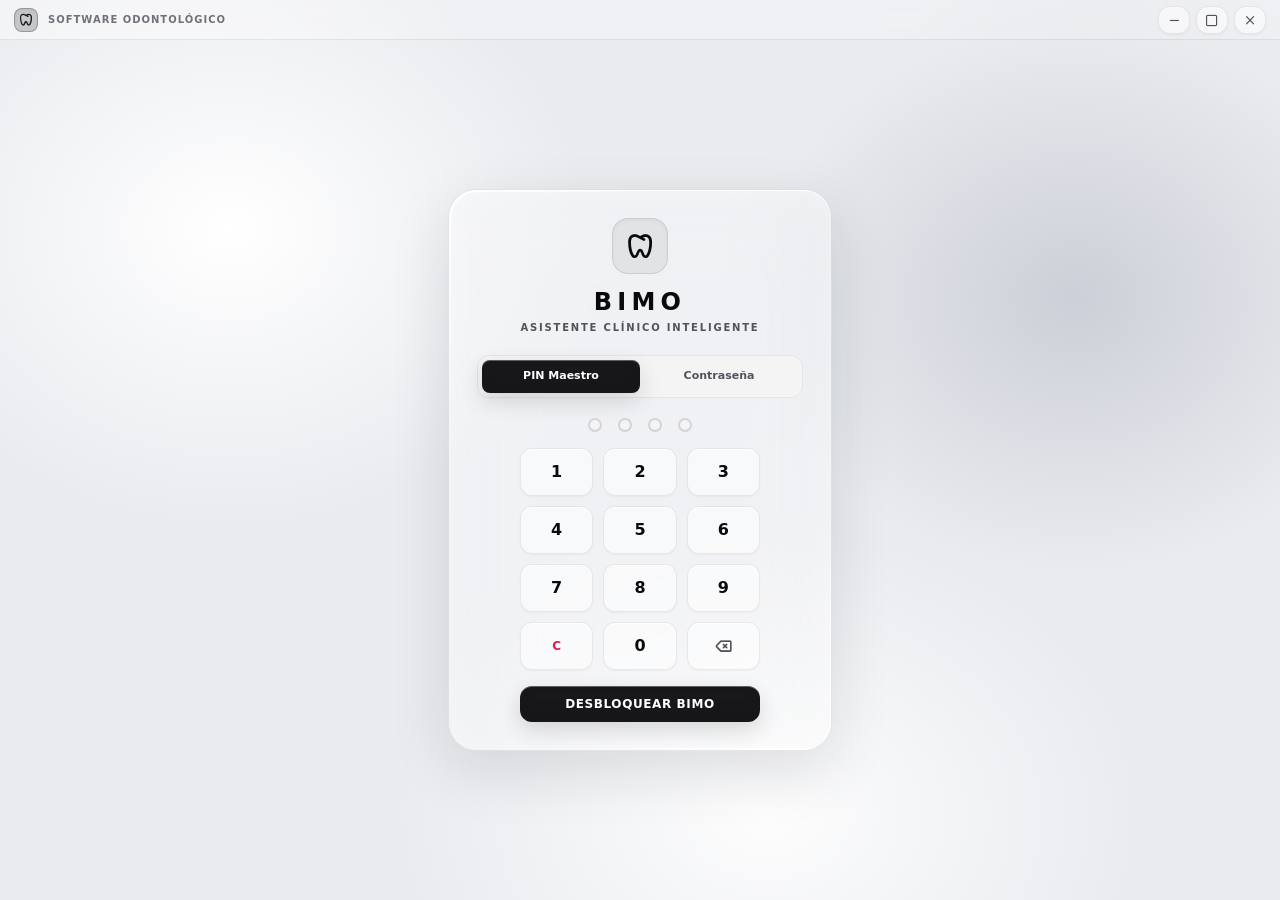
==== commit a36286dd: "feat(ui): rediseño liquid glass con temas Claro/Oscuro/Rosa, registro inicial e icono de muela Inter" ====
--- a/web_ui/index.html
+++ b/web_ui/index.html
@@ -4,7 +4,42 @@
   <meta charset="UTF-8">
   <meta name="viewport" content="width=device-width, initial-scale=1.0">
   <title>BIMO - Asistente Clínico Inteligente</title>
-  <script src="https://www.gstatic.com/antigravity/web/dev/tailwindcss.min.js"></script>
+  <!-- Recursos locales (funcionan sin internet). Licencias MIT en web_ui/vendor/*/LICENSE -->
+  <link rel="stylesheet" href="vendor/tabler-icons/tabler-icons.min.css">
+  <link rel="stylesheet" href="temas.css">
+  <script>
+    // Aplicar el tema guardado antes de pintar para evitar parpadeo
+    (function () {
+      var t = 'claro';
+      try { t = localStorage.getItem('bimo_theme') || 'claro'; } catch (e) {}
+      if (['claro', 'oscuro', 'rosa'].indexOf(t) === -1) t = 'claro';
+      document.documentElement.setAttribute('data-theme', t);
+    })();
+  </script>
+  <script src="vendor/tailwind/tailwind-play-3.4.17.js"></script>
+  <script>
+    // Cada familia de color de Tailwind lee las variables del tema activo (temas.css)
+    (function () {
+      var stops = ['50', '100', '200', '300', '400', '500', '600', '700', '800', '900', '950'];
+      function rampa(prefijo) {
+        var r = {};
+        stops.forEach(function (s) { r[s] = 'rgb(var(--' + prefijo + '-' + s + ') / <alpha-value>)'; });
+        return r;
+      }
+      var neutro = rampa('n'), acento = rampa('a');
+      var colores = {
+        white: 'rgb(var(--c-white) / <alpha-value>)',
+        black: 'rgb(var(--c-black) / <alpha-value>)',
+        slate: neutro, gray: neutro, zinc: neutro, neutral: neutro, stone: neutro,
+        indigo: acento, purple: acento, violet: acento, fuchsia: acento, pink: acento,
+        cyan: acento, sky: acento, blue: acento, teal: acento,
+        // Verde y amarillo siguen el tono del tema; solo el rojo se mantiene para errores y deudas
+        emerald: acento, green: acento, lime: acento, amber: acento, yellow: acento, orange: acento
+      };
+      ['rose', 'red'].forEach(function (k) { colores[k] = rampa(k); });
+      tailwind.config = { theme: { extend: { colors: colores } } };
+    })();
+  </script>
   <style>
     /* FONDOS AMBIENTALES DE ALTO RENDIMIENTO (OPTIMIZADO PARA EQUIPOS DE GAMA MEDIA/BAJA) */
     #ambientGlowLayer {
@@ -57,10 +92,10 @@
       transition: all 0.28s cubic-bezier(0.2, 0.8, 0.2, 1);
     }
     .nav-btn:hover:not(.nav-active) {
-      transform: translateX(4px);
+      transform: translateX(2px);
     }
     .nav-btn.nav-active {
-      transform: translateX(6px);
+      transform: none;
     }
 
     /* ANIMACIÓN DE MODALES */
@@ -105,15 +140,11 @@
 <body id="themeBody" class="bg-[#090614] text-slate-100 font-sans antialiased m-0 p-0 overflow-hidden flex flex-col h-screen select-none relative transition-colors duration-700">
 
   <!-- ================= BARRA DE TÍTULO SUPERIOR PERSONALIZADA (MODERNA, REDONDEADA Y PULIDA) ================= -->
-  <header id="customTitlebar" onmousedown="iniciarArrastreVentana(event)" ondblclick="maximizarVentana()" class="h-10 min-h-[40px] w-full bg-slate-950/95 border-b border-slate-800/80 flex items-center justify-between px-3.5 select-none z-[60] backdrop-blur-2xl relative transition-colors duration-500" style="--app-region: drag; -webkit-app-region: drag;">
+  <header id="customTitlebar" onmousedown="iniciarArrastreVentana(event)" ondblclick="maximizarVentana()" class="h-10 min-h-[40px] w-full bg-slate-950/95 border-b border-slate-800/80 flex items-center justify-between px-3.5 select-none z-[60] backdrop-blur-2xl relative transition-colors duration-500 lg-bar" style="--app-region: drag; -webkit-app-region: drag;">
     <!-- Lado Izquierdo: Marca BIMO con Mini Isotipo 88 y Estado -->
     <div class="flex items-center gap-2.5 pointer-events-none">
       <div class="w-6 h-6 rounded-lg bg-indigo-600/20 border border-indigo-500/30 flex items-center justify-center shadow-inner">
-        <svg class="w-4 h-4 text-indigo-400" viewBox="0 0 40 40" fill="none" xmlns="http://www.w3.org/2000/svg">
-          <path d="M20 20C22.2091 20 24 17.5376 24 14.5C24 11.4624 22.2091 9 20 9C17.7909 9 16 11.4624 16 14.5C16 17.5376 17.7909 20 20 20ZM20 20C22.4853 20 24.5 22.4624 24.5 25.5C24.5 28.5376 22.4853 31 20 31C17.5147 31 15.5 28.5376 15.5 25.5C15.5 22.4624 17.5147 20 20 20Z" stroke="currentColor" stroke-width="2.6" stroke-linecap="round" stroke-linejoin="round"/>
-          <path d="M20 20C20 17.7909 17.5376 16 14.5 16C11.4624 16 9 17.7909 9 20C9 22.2091 11.4624 24 14.5 24C17.5376 24 20 22.2091 20 20ZM20 20C20 17.5147 22.4624 15.5 25.5 15.5C28.5376 15.5 31 17.5147 31 20C31 22.4853 28.5376 24.5 25.5 24.5C22.4624 24.5 20 22.4853 20 20Z" stroke="currentColor" stroke-width="2.6" stroke-linecap="round" stroke-linejoin="round" opacity="0.85"/>
-          <circle cx="20" cy="20" r="1.5" fill="currentColor"/>
-        </svg>
+        <i class="ti ti-dental text-[16px] leading-none inline-flex items-center justify-center text-indigo-400" aria-hidden="true"></i>
       </div>
       <span class="text-[10px] uppercase tracking-widest text-slate-500 font-semibold drag-region">SOFTWARE ODONTOLÓGICO</span>
     </div>
@@ -126,24 +157,18 @@
     <!-- Lado Derecho: Botones Redondeados y Estilizados (Minimizar, Maximizar, Cerrar) -->
     <div class="flex items-center gap-1.5" style="--app-region: no-drag; -webkit-app-region: no-drag; pointer-events: auto;">
       <!-- BOTÓN MINIMIZAR -->
-      <button id="btnWinMin" onclick="event.stopPropagation(); minimizarVentana();" title="Minimizar" class="w-8 h-7 rounded-xl bg-slate-900/80 hover:bg-indigo-600/30 text-slate-400 hover:text-indigo-200 border border-slate-800 hover:border-indigo-500/40 flex items-center justify-center transition-all duration-200 cursor-pointer shadow-sm active:scale-95 group">
-        <svg class="w-3.5 h-3.5 transition-transform group-hover:scale-110" fill="none" stroke="currentColor" stroke-width="2.2" stroke-linecap="round" viewBox="0 0 24 24">
-          <path d="M5 12h14"/>
-        </svg>
+      <button id="btnWinMin" onclick="event.stopPropagation(); minimizarVentana();" title="Minimizar" class="w-8 h-7 rounded-xl bg-slate-900/80 hover:bg-indigo-600/30 text-slate-400 hover:text-indigo-200 border border-slate-800 hover:border-indigo-500/40 flex items-center justify-center transition-all duration-200 cursor-pointer shadow-sm active:scale-95 group lg-control">
+        <i class="ti ti-minus text-[14px] leading-none inline-flex items-center justify-center transition-transform group-hover:scale-110" aria-hidden="true"></i>
       </button>
 
       <!-- BOTÓN MAXIMIZAR / RESTAURAR -->
-      <button id="btnWinMax" onclick="event.stopPropagation(); maximizarVentana();" title="Maximizar / Restaurar" class="w-8 h-7 rounded-xl bg-slate-900/80 hover:bg-cyan-600/30 text-slate-400 hover:text-cyan-200 border border-slate-800 hover:border-cyan-500/40 flex items-center justify-center transition-all duration-200 cursor-pointer shadow-sm active:scale-95 group">
-        <svg id="iconMaximizar" class="w-3.5 h-3.5 transition-transform group-hover:scale-110" fill="none" stroke="currentColor" stroke-width="2" stroke-linecap="round" stroke-linejoin="round" viewBox="0 0 24 24">
-          <rect x="4" y="4" width="16" height="16" rx="3"/>
-        </svg>
+      <button id="btnWinMax" onclick="event.stopPropagation(); maximizarVentana();" title="Maximizar / Restaurar" class="w-8 h-7 rounded-xl bg-slate-900/80 hover:bg-cyan-600/30 text-slate-400 hover:text-cyan-200 border border-slate-800 hover:border-cyan-500/40 flex items-center justify-center transition-all duration-200 cursor-pointer shadow-sm active:scale-95 group lg-control">
+        <i id="iconMaximizar" class="ti ti-square text-[14px] leading-none inline-flex items-center justify-center transition-transform group-hover:scale-110" aria-hidden="true"></i>
       </button>
 
       <!-- BOTÓN CERRAR -->
-      <button id="btnWinClose" onclick="event.stopPropagation(); cerrarVentana();" title="Cerrar BIMO" class="w-8 h-7 rounded-xl bg-slate-900/80 hover:bg-rose-600 text-slate-400 hover:text-white border border-slate-800 hover:border-rose-500 flex items-center justify-center transition-all duration-200 cursor-pointer shadow-sm active:scale-95 group">
-        <svg class="w-3.5 h-3.5 transition-transform group-hover:scale-110" fill="none" stroke="currentColor" stroke-width="2.2" stroke-linecap="round" viewBox="0 0 24 24">
-          <path d="M6 18L18 6M6 6l12 12"/>
-        </svg>
+      <button id="btnWinClose" onclick="event.stopPropagation(); cerrarVentana();" title="Cerrar BIMO" class="w-8 h-7 rounded-xl bg-slate-900/80 hover:bg-rose-600 text-slate-400 hover:text-white border border-slate-800 hover:border-rose-500 flex items-center justify-center transition-all duration-200 cursor-pointer shadow-sm active:scale-95 group lg-control">
+        <i class="ti ti-x text-[14px] leading-none inline-flex items-center justify-center transition-transform group-hover:scale-110" aria-hidden="true"></i>
       </button>
     </div>
   </header>
@@ -154,16 +179,12 @@
   </div>
 
   <!-- ================= PANTALLA DE BLOQUEO / INICIO DE SESIÓN MINIMALISTA ================= -->
-  <div id="loginScreen" class="absolute top-10 bottom-0 left-0 right-0 z-50 flex items-center justify-center bg-slate-950/85 backdrop-blur-3xl transition-all duration-500">
-    <div class="relative w-full max-w-sm p-7 bg-slate-950/90 border border-slate-800/90 rounded-[28px] shadow-[0_25px_70px_rgba(0,0,0,0.85),inset_0_1px_1px_rgba(255,255,255,0.1)] backdrop-blur-2xl modal-pop flex flex-col items-center">
+  <div id="loginScreen" class="absolute top-10 bottom-0 left-0 right-0 z-50 flex items-center justify-center bg-slate-950/85 backdrop-blur-3xl transition-all duration-500 lg-lock">
+    <div class="relative w-full max-w-sm p-7 bg-slate-950/90 border border-slate-800/90 rounded-[28px] shadow-[0_25px_70px_rgba(0,0,0,0.85),inset_0_1px_1px_rgba(255,255,255,0.1)] backdrop-blur-2xl modal-pop flex flex-col items-center lg-panel">
       
       <!-- LOGO MINIMALISTA 88 MONOCROMO -->
       <div class="relative w-14 h-14 rounded-2xl bg-white/[0.06] border border-white/10 flex items-center justify-center mb-3 shadow-inner">
-        <svg class="w-8 h-8 text-white" viewBox="0 0 40 40" fill="none" xmlns="http://www.w3.org/2000/svg">
-          <path d="M20 20C22.2091 20 24 17.5376 24 14.5C24 11.4624 22.2091 9 20 9C17.7909 9 16 11.4624 16 14.5C16 17.5376 17.7909 20 20 20ZM20 20C22.4853 20 24.5 22.4624 24.5 25.5C24.5 28.5376 22.4853 31 20 31C17.5147 31 15.5 28.5376 15.5 25.5C15.5 22.4624 17.5147 20 20 20Z" stroke="currentColor" stroke-width="2.2" stroke-linecap="round" stroke-linejoin="round"/>
-          <path d="M20 20C20 17.7909 17.5376 16 14.5 16C11.4624 16 9 17.7909 9 20C9 22.2091 11.4624 24 14.5 24C17.5376 24 20 22.2091 20 20ZM20 20C20 17.5147 22.4624 15.5 25.5 15.5C28.5376 15.5 31 17.5147 31 20C31 22.4853 28.5376 24.5 25.5 24.5C22.4624 24.5 20 22.4853 20 20Z" stroke="currentColor" stroke-width="2.2" stroke-linecap="round" stroke-linejoin="round" opacity="0.85"/>
-          <circle cx="20" cy="20" r="1.5" fill="currentColor"/>
-        </svg>
+        <i class="ti ti-dental text-[32px] leading-none inline-flex items-center justify-center text-white" aria-hidden="true"></i>
       </div>
 
       <!-- TÍTULO Y SUBTÍTULO SOBRIO -->
@@ -173,8 +194,8 @@
       </div>
 
       <!-- SEGMENTED SWITCHER: PIN VS CREDENCIALES -->
-      <div class="w-full flex rounded-xl bg-slate-900/90 p-1 border border-slate-800 mb-5 text-[11px] font-semibold">
-        <button id="tabBtnPin" onclick="setLoginMode('pin')" class="flex-1 py-2 rounded-lg bg-indigo-600 text-white transition-all cursor-pointer shadow-sm">PIN Maestro</button>
+      <div id="loginModeSwitcher" class="w-full flex rounded-xl bg-slate-900/90 p-1 border border-slate-800 mb-5 text-[11px] font-semibold">
+        <button id="tabBtnPin" onclick="setLoginMode('pin')" class="flex-1 py-2 rounded-lg bg-indigo-600 text-white transition-all cursor-pointer shadow-sm on-accent">PIN Maestro</button>
         <button id="tabBtnCreds" onclick="setLoginMode('creds')" class="flex-1 py-2 rounded-lg text-slate-400 hover:text-white transition-all cursor-pointer">Contraseña</button>
       </div>
 
@@ -190,29 +211,25 @@
 
         <!-- Teclado Numérico Circular -->
         <div class="grid grid-cols-3 gap-2.5 w-60 mb-4">
-          <button onclick="pressPin('1')" class="h-12 rounded-xl bg-slate-900/80 hover:bg-slate-800 border border-slate-800 hover:border-slate-700 text-base font-bold text-white transition-all active:scale-95 cursor-pointer">1</button>
-          <button onclick="pressPin('2')" class="h-12 rounded-xl bg-slate-900/80 hover:bg-slate-800 border border-slate-800 hover:border-slate-700 text-base font-bold text-white transition-all active:scale-95 cursor-pointer">2</button>
-          <button onclick="pressPin('3')" class="h-12 rounded-xl bg-slate-900/80 hover:bg-slate-800 border border-slate-800 hover:border-slate-700 text-base font-bold text-white transition-all active:scale-95 cursor-pointer">3</button>
-          <button onclick="pressPin('4')" class="h-12 rounded-xl bg-slate-900/80 hover:bg-slate-800 border border-slate-800 hover:border-slate-700 text-base font-bold text-white transition-all active:scale-95 cursor-pointer">4</button>
-          <button onclick="pressPin('5')" class="h-12 rounded-xl bg-slate-900/80 hover:bg-slate-800 border border-slate-800 hover:border-slate-700 text-base font-bold text-white transition-all active:scale-95 cursor-pointer">5</button>
-          <button onclick="pressPin('6')" class="h-12 rounded-xl bg-slate-900/80 hover:bg-slate-800 border border-slate-800 hover:border-slate-700 text-base font-bold text-white transition-all active:scale-95 cursor-pointer">6</button>
-          <button onclick="pressPin('7')" class="h-12 rounded-xl bg-slate-900/80 hover:bg-slate-800 border border-slate-800 hover:border-slate-700 text-base font-bold text-white transition-all active:scale-95 cursor-pointer">7</button>
-          <button onclick="pressPin('8')" class="h-12 rounded-xl bg-slate-900/80 hover:bg-slate-800 border border-slate-800 hover:border-slate-700 text-base font-bold text-white transition-all active:scale-95 cursor-pointer">8</button>
-          <button onclick="pressPin('9')" class="h-12 rounded-xl bg-slate-900/80 hover:bg-slate-800 border border-slate-800 hover:border-slate-700 text-base font-bold text-white transition-all active:scale-95 cursor-pointer">9</button>
-          <button onclick="clearPin()" class="h-12 rounded-xl bg-slate-900/40 hover:bg-rose-950/30 border border-slate-800 text-xs font-bold text-rose-400 transition-all active:scale-95 cursor-pointer">C</button>
-          <button onclick="pressPin('0')" class="h-12 rounded-xl bg-slate-900/80 hover:bg-slate-800 border border-slate-800 hover:border-slate-700 text-base font-bold text-white transition-all active:scale-95 cursor-pointer">0</button>
-          <button onclick="backspacePin()" class="h-12 rounded-xl bg-slate-900/40 hover:bg-slate-800 border border-slate-800 text-slate-400 hover:text-white flex items-center justify-center transition-all active:scale-95 cursor-pointer" title="Borrar">
-            <svg class="w-5 h-5" fill="none" stroke="currentColor" stroke-width="2" viewBox="0 0 24 24"><path stroke-linecap="round" stroke-linejoin="round" d="M12 14l2-2m0 0l2-2m-2 2l-2-2m2 2l2 2M3 12l6.414-6.414a2 2 0 011.414-.586H19a2 2 0 012 2v10a2 2 0 01-2 2h-9.172a2 2 0 01-1.414-.586L3 12z"/></svg>
+          <button onclick="pressPin('1')" class="h-12 rounded-xl bg-slate-900/80 hover:bg-slate-800 border border-slate-800 hover:border-slate-700 text-base font-bold text-white transition-all active:scale-95 cursor-pointer lg-control">1</button>
+          <button onclick="pressPin('2')" class="h-12 rounded-xl bg-slate-900/80 hover:bg-slate-800 border border-slate-800 hover:border-slate-700 text-base font-bold text-white transition-all active:scale-95 cursor-pointer lg-control">2</button>
+          <button onclick="pressPin('3')" class="h-12 rounded-xl bg-slate-900/80 hover:bg-slate-800 border border-slate-800 hover:border-slate-700 text-base font-bold text-white transition-all active:scale-95 cursor-pointer lg-control">3</button>
+          <button onclick="pressPin('4')" class="h-12 rounded-xl bg-slate-900/80 hover:bg-slate-800 border border-slate-800 hover:border-slate-700 text-base font-bold text-white transition-all active:scale-95 cursor-pointer lg-control">4</button>
+          <button onclick="pressPin('5')" class="h-12 rounded-xl bg-slate-900/80 hover:bg-slate-800 border border-slate-800 hover:border-slate-700 text-base font-bold text-white transition-all active:scale-95 cursor-pointer lg-control">5</button>
+          <button onclick="pressPin('6')" class="h-12 rounded-xl bg-slate-900/80 hover:bg-slate-800 border border-slate-800 hover:border-slate-700 text-base font-bold text-white transition-all active:scale-95 cursor-pointer lg-control">6</button>
+          <button onclick="pressPin('7')" class="h-12 rounded-xl bg-slate-900/80 hover:bg-slate-800 border border-slate-800 hover:border-slate-700 text-base font-bold text-white transition-all active:scale-95 cursor-pointer lg-control">7</button>
+          <button onclick="pressPin('8')" class="h-12 rounded-xl bg-slate-900/80 hover:bg-slate-800 border border-slate-800 hover:border-slate-700 text-base font-bold text-white transition-all active:scale-95 cursor-pointer lg-control">8</button>
+          <button onclick="pressPin('9')" class="h-12 rounded-xl bg-slate-900/80 hover:bg-slate-800 border border-slate-800 hover:border-slate-700 text-base font-bold text-white transition-all active:scale-95 cursor-pointer lg-control">9</button>
+          <button onclick="clearPin()" class="h-12 rounded-xl bg-slate-900/40 hover:bg-rose-950/30 border border-slate-800 text-xs font-bold text-rose-400 transition-all active:scale-95 cursor-pointer lg-control">C</button>
+          <button onclick="pressPin('0')" class="h-12 rounded-xl bg-slate-900/80 hover:bg-slate-800 border border-slate-800 hover:border-slate-700 text-base font-bold text-white transition-all active:scale-95 cursor-pointer lg-control">0</button>
+          <button onclick="backspacePin()" class="h-12 rounded-xl bg-slate-900/40 hover:bg-slate-800 border border-slate-800 text-slate-400 hover:text-white flex items-center justify-center transition-all active:scale-95 cursor-pointer lg-control" title="Borrar">
+            <i class="ti ti-backspace text-[20px] leading-none inline-flex items-center justify-center" aria-hidden="true"></i>
           </button>
         </div>
 
         <div class="w-60 space-y-2">
-          <button onclick="submitPin()" class="w-full py-2.5 bg-indigo-600 hover:bg-indigo-500 text-white rounded-xl text-xs font-bold uppercase tracking-wider transition-all cursor-pointer shadow-lg shadow-indigo-600/25">
+          <button onclick="submitPin()" class="w-full py-2.5 bg-indigo-600 hover:bg-indigo-500 text-white rounded-xl text-xs font-bold uppercase tracking-wider transition-all cursor-pointer shadow-lg shadow-indigo-600/25 on-accent">
             Desbloquear BIMO
-          </button>
-          <button onclick="accesoDirectoDoctor()" class="w-full py-2 bg-slate-900/80 hover:bg-slate-800 text-slate-300 hover:text-white rounded-xl text-[11px] font-semibold transition-all cursor-pointer border border-slate-800 flex items-center justify-center gap-1.5">
-            <span>Acceso Rápido Maestro</span>
-            <svg class="w-3.5 h-3.5" fill="none" stroke="currentColor" stroke-width="2" viewBox="0 0 24 24"><path stroke-linecap="round" stroke-linejoin="round" d="M13 7l5 5m0 0l-5 5m5-5H6"/></svg>
           </button>
         </div>
       </div>
@@ -221,18 +238,45 @@
       <div id="viewLoginCreds" class="w-full hidden space-y-3">
         <div>
           <label class="text-[10px] uppercase font-bold text-slate-400 block mb-1">Correo Electrónico</label>
-          <input id="loginEmail" type="email" value="admin@bimo.local" onkeydown="if(event.key==='Enter') submitLoginCreds()" class="w-full px-3.5 py-2.5 bg-slate-900 border border-slate-800 rounded-xl text-xs text-white placeholder-slate-500 focus:outline-none focus:border-indigo-500" />
+          <input id="loginEmail" type="email" placeholder="tu.correo@gmail.com" autocomplete="username" onkeydown="if(event.key==='Enter') submitLoginCreds()" class="w-full px-3.5 py-2.5 bg-slate-900 border border-slate-800 rounded-xl text-xs text-white placeholder-slate-500 focus:outline-none focus:border-indigo-500 lg-control" />
         </div>
         <div>
           <label class="text-[10px] uppercase font-bold text-slate-400 block mb-1">Contraseña</label>
-          <input id="loginPassword" type="password" value="admin123" onkeydown="if(event.key==='Enter') submitLoginCreds()" class="w-full px-3.5 py-2.5 bg-slate-900 border border-slate-800 rounded-xl text-xs text-white placeholder-slate-500 focus:outline-none focus:border-indigo-500" />
-        </div>
-        <button onclick="submitLoginCreds()" class="w-full py-2.5 mt-1 bg-indigo-600 hover:bg-indigo-500 text-white rounded-xl text-xs font-bold uppercase tracking-wider transition-all cursor-pointer shadow-lg shadow-indigo-600/25">
+          <input id="loginPassword" type="password" placeholder="Tu contraseña" autocomplete="current-password" onkeydown="if(event.key==='Enter') submitLoginCreds()" class="w-full px-3.5 py-2.5 bg-slate-900 border border-slate-800 rounded-xl text-xs text-white placeholder-slate-500 focus:outline-none focus:border-indigo-500 lg-control" />
+        </div>
+        <button onclick="submitLoginCreds()" class="w-full py-2.5 mt-1 bg-indigo-600 hover:bg-indigo-500 text-white rounded-xl text-xs font-bold uppercase tracking-wider transition-all cursor-pointer shadow-lg shadow-indigo-600/25 on-accent">
           Iniciar Sesión
         </button>
-        <button onclick="accesoDirectoDoctor()" class="w-full py-2 bg-slate-900/80 hover:bg-slate-800 text-slate-300 hover:text-white rounded-xl text-[11px] font-semibold transition-all cursor-pointer border border-slate-800 flex items-center justify-center gap-1.5">
-          <span>Acceso Rápido Maestro</span>
-          <svg class="w-3.5 h-3.5" fill="none" stroke="currentColor" stroke-width="2" viewBox="0 0 24 24"><path stroke-linecap="round" stroke-linejoin="round" d="M13 7l5 5m0 0l-5 5m5-5H6"/></svg>
+      </div>
+
+      <!-- VISTA REGISTRO INICIAL (primer uso del equipo) -->
+      <div id="viewRegistro" class="w-full hidden space-y-3">
+        <div class="text-center -mt-1 mb-1">
+          <h2 class="text-base font-bold text-white">Crea tu cuenta</h2>
+          <p class="text-[12px] text-slate-400 mt-1">Usa tu correo de Google: con él se vincula tu Google Calendar y será tu usuario para entrar.</p>
+        </div>
+        <div>
+          <label for="regNombre" class="text-[11px] font-bold text-slate-400 block mb-1">Nombre completo</label>
+          <input id="regNombre" type="text" placeholder="Dra. Ana Pérez" autocomplete="name" class="w-full px-3.5 py-2.5 bg-slate-900 border border-slate-800 rounded-xl text-sm text-white placeholder-slate-500 focus:outline-none focus:border-indigo-500 lg-control" />
+        </div>
+        <div>
+          <label for="regEmail" class="text-[11px] font-bold text-slate-400 block mb-1">Correo de Google</label>
+          <input id="regEmail" type="email" placeholder="tu.correo@gmail.com" autocomplete="email" class="w-full px-3.5 py-2.5 bg-slate-900 border border-slate-800 rounded-xl text-sm text-white placeholder-slate-500 focus:outline-none focus:border-indigo-500 lg-control" />
+        </div>
+        <div>
+          <label for="regPassword" class="text-[11px] font-bold text-slate-400 block mb-1">Contraseña (mínimo 8 caracteres)</label>
+          <input id="regPassword" type="password" placeholder="Elige una contraseña" autocomplete="new-password" class="w-full px-3.5 py-2.5 bg-slate-900 border border-slate-800 rounded-xl text-sm text-white placeholder-slate-500 focus:outline-none focus:border-indigo-500 lg-control" />
+        </div>
+        <div>
+          <label for="regPassword2" class="text-[11px] font-bold text-slate-400 block mb-1">Confirmar contraseña</label>
+          <input id="regPassword2" type="password" placeholder="Repite la contraseña" autocomplete="new-password" class="w-full px-3.5 py-2.5 bg-slate-900 border border-slate-800 rounded-xl text-sm text-white placeholder-slate-500 focus:outline-none focus:border-indigo-500 lg-control" />
+        </div>
+        <div>
+          <label for="regPin" class="text-[11px] font-bold text-slate-400 block mb-1">PIN rápido (4 dígitos)</label>
+          <input id="regPin" type="password" placeholder="Para desbloquear rápido" inputmode="numeric" maxlength="4" onkeydown="if(event.key==='Enter') submitRegistro()" class="w-full px-3.5 py-2.5 bg-slate-900 border border-slate-800 rounded-xl text-sm text-white placeholder-slate-500 focus:outline-none focus:border-indigo-500 lg-control" />
+        </div>
+        <button id="btnCrearCuenta" onclick="submitRegistro()" class="w-full py-2.5 mt-1 bg-indigo-600 hover:bg-indigo-500 text-white rounded-xl text-xs font-bold uppercase tracking-wider transition-all cursor-pointer on-accent">
+          Crear cuenta y entrar
         </button>
       </div>
 
@@ -243,13 +287,13 @@
   </div>
 
   <!-- ================= MODAL DE ACUERDOS Y COMPROMISOS (ARQUITECTURA Y RIESGOS) ================= -->
-  <div id="modalTerminos" class="fixed inset-0 z-[100] hidden flex items-center justify-center bg-slate-950/90 backdrop-blur-2xl p-4 transition-all duration-300">
-    <div class="relative w-full max-w-2xl bg-slate-950/95 border border-slate-800 rounded-3xl p-6 sm:p-8 shadow-[0_25px_70px_rgba(0,0,0,0.95)] flex flex-col max-h-[90vh] overflow-hidden modal-pop">
+  <div id="modalTerminos" class="fixed inset-0 z-[100] hidden flex items-center justify-center bg-slate-950/90 backdrop-blur-2xl p-4 transition-all duration-300 lg-veil">
+    <div class="relative w-full max-w-2xl bg-slate-950/95 border border-slate-800 rounded-3xl p-6 sm:p-8 shadow-[0_25px_70px_rgba(0,0,0,0.95)] flex flex-col max-h-[90vh] overflow-hidden modal-pop lg-panel">
       
       <!-- CABECERA -->
       <div class="flex items-center gap-4 pb-5 border-b border-slate-800/80">
         <div class="w-12 h-12 rounded-2xl bg-indigo-500/10 border border-indigo-500/20 flex items-center justify-center text-indigo-400 shrink-0">
-          <svg class="w-6 h-6" fill="none" stroke="currentColor" stroke-width="2" viewBox="0 0 24 24"><path stroke-linecap="round" stroke-linejoin="round" d="M9 12l2 2 4-4m5.618-4.016A11.955 11.955 0 0112 2.944a11.955 11.955 0 01-8.618 3.04A12.02 12.02 0 003 9c0 5.591 3.824 10.29 9 11.622 5.176-1.332 9-6.03 9-11.622 0-1.042-.133-2.052-.382-3.016z"/></svg>
+          <i class="ti ti-shield-check text-[24px] leading-none inline-flex items-center justify-center" aria-hidden="true"></i>
         </div>
         <div>
           <h2 class="text-lg font-bold text-white tracking-wide">Acuerdos y Compromisos de Uso Clínico</h2>
@@ -261,9 +305,9 @@
       <div class="flex-1 overflow-y-auto py-5 space-y-4 pr-1 text-xs text-slate-300 leading-relaxed custom-scrollbar">
         
         <!-- 1. ARQUITECTURA -->
-        <div class="p-4 rounded-2xl bg-slate-900/80 border border-slate-800/90 space-y-2">
+        <div class="p-4 rounded-2xl bg-slate-900/80 border border-slate-800/90 space-y-2 lg-tile">
           <div class="flex items-center gap-2.5 text-indigo-400 font-bold text-xs uppercase tracking-wider">
-            <svg class="w-4 h-4" fill="none" stroke="currentColor" stroke-width="2" viewBox="0 0 24 24"><path stroke-linecap="round" stroke-linejoin="round" d="M4 7v10c0 2 1.5 3 3.5 3h9c2 0 3.5-1 3.5-3V7c0-2-1.5-3-3.5-3h-9C5.5 4 4 5 4 7z"/><path stroke-linecap="round" stroke-linejoin="round" d="M9 12h6m-6-4h6m-6 8h4"/></svg>
+            <i class="ti ti-database text-[16px] leading-none inline-flex items-center justify-center" aria-hidden="true"></i>
             <span>1. Arquitectura de Procesamiento y Privacidad de Datos</span>
           </div>
           <p class="text-slate-400">
@@ -280,7 +324,7 @@
         <!-- 2. RIESGOS Y RESPONSABILIDAD MÉDICA -->
         <div class="p-4 rounded-2xl bg-amber-500/5 border border-amber-500/20 space-y-2">
           <div class="flex items-center gap-2.5 text-amber-400 font-bold text-xs uppercase tracking-wider">
-            <svg class="w-4 h-4" fill="none" stroke="currentColor" stroke-width="2" viewBox="0 0 24 24"><path stroke-linecap="round" stroke-linejoin="round" d="M12 9v2m0 4h.01m-6.938 4h13.856c1.54 0 2.502-1.667 1.732-3L13.732 4c-.77-1.333-2.694-1.333-3.464 0L3.34 16c-.77 1.333.192 3 1.732 3z"/></svg>
+            <i class="ti ti-alert-triangle text-[16px] leading-none inline-flex items-center justify-center" aria-hidden="true"></i>
             <span>2. Límites Asistenciales y Responsabilidad Profesional</span>
           </div>
           <p class="text-slate-300">
@@ -292,9 +336,9 @@
         </div>
 
         <!-- 3. LICENCIAMIENTO POR HARDWARE -->
-        <div class="p-4 rounded-2xl bg-slate-900/80 border border-slate-800/90 space-y-2">
+        <div class="p-4 rounded-2xl bg-slate-900/80 border border-slate-800/90 space-y-2 lg-tile">
           <div class="flex items-center gap-2.5 text-emerald-400 font-bold text-xs uppercase tracking-wider">
-            <svg class="w-4 h-4" fill="none" stroke="currentColor" stroke-width="2" viewBox="0 0 24 24"><path stroke-linecap="round" stroke-linejoin="round" d="M12 15v2m-6 4h12a2 2 0 002-2v-6a2 2 0 00-2-2H6a2 2 0 00-2 2v6a2 2 0 002 2zm10-10V7a4 4 0 00-8 0v4h8z"/></svg>
+            <i class="ti ti-lock text-[16px] leading-none inline-flex items-center justify-center" aria-hidden="true"></i>
             <span>3. Seguridad Criptográfica y Licencia Vinculada a Hardware</span>
           </div>
           <p class="text-slate-400">
@@ -313,8 +357,8 @@
           </span>
         </label>
 
-        <button id="btnAceptarTerminos" onclick="confirmarAceptacionTerminos()" disabled class="w-full py-3 px-6 rounded-xl bg-indigo-600 hover:bg-indigo-500 disabled:opacity-40 disabled:hover:bg-indigo-600 disabled:cursor-not-allowed text-white text-xs font-bold uppercase tracking-wider transition-all shadow-lg shadow-indigo-600/25 flex items-center justify-center gap-2">
-          <svg class="w-4 h-4" fill="none" stroke="currentColor" stroke-width="2" viewBox="0 0 24 24"><path stroke-linecap="round" stroke-linejoin="round" d="M5 13l4 4L19 7"/></svg>
+        <button id="btnAceptarTerminos" onclick="confirmarAceptacionTerminos()" disabled class="w-full py-3 px-6 rounded-xl bg-indigo-600 hover:bg-indigo-500 disabled:opacity-40 disabled:hover:bg-indigo-600 disabled:cursor-not-allowed text-white text-xs font-bold uppercase tracking-wider transition-all shadow-lg shadow-indigo-600/25 flex items-center justify-center gap-2 on-accent">
+          <i class="ti ti-check text-[16px] leading-none inline-flex items-center justify-center" aria-hidden="true"></i>
           <span>Aceptar y Habilitar BIMO Pro</span>
         </button>
       </div>
@@ -326,105 +370,94 @@
   <div id="appBodyContainer" class="flex flex-1 w-full overflow-hidden relative z-10">
 
     <!-- ================= BARRA LATERAL ================= -->
-    <aside class="w-24 bg-slate-900/80 border-r border-slate-800/80 flex flex-col justify-between relative shadow-2xl backdrop-blur-2xl z-30 transition-all duration-300">
+    <aside class="w-56 shrink-0 bg-slate-900/80 border-r border-slate-800/80 flex flex-col justify-between relative z-30 transition-all duration-300 lg-bar">
     
     <div class="p-3 relative z-10">
       
-      <!-- LOGO OFICIAL: DOS OCHOS ENTRELAZADOS (INFINITO) -->
-      <div class="flex flex-col items-center gap-2 mb-6 px-1 group cursor-pointer" onclick="switchTab('dictado')">
-        
-        <!-- ISOTIPO DE CRISTAL: DOS OCHOS ENTRELAZADOS EN FORMA DE INFINITO (88) -->
-        <div id="logoBadge" class="relative w-12 h-12 rounded-2xl bg-white/10 border border-white/20 p-[1px] shadow-2xl backdrop-blur-md group-hover:scale-105 group-hover:border-white/40 transition-all duration-300 flex items-center justify-center">
-          <div class="w-full h-full bg-black/40 rounded-[14px] flex items-center justify-center relative overflow-hidden">
-            <svg class="w-8 h-8 text-white drop-shadow-md" viewBox="0 0 40 40" fill="none" xmlns="http://www.w3.org/2000/svg">
-              <path d="M20 20C22.2091 20 24 17.5376 24 14.5C24 11.4624 22.2091 9 20 9C17.7909 9 16 11.4624 16 14.5C16 17.5376 17.7909 20 20 20ZM20 20C22.4853 20 24.5 22.4624 24.5 25.5C24.5 28.5376 22.4853 31 20 31C17.5147 31 15.5 28.5376 15.5 25.5C15.5 22.4624 17.5147 20 20 20Z" stroke="currentColor" stroke-width="2.2" stroke-linecap="round" stroke-linejoin="round"/>
-              <path d="M20 20C20 17.7909 17.5376 16 14.5 16C11.4624 16 9 17.7909 9 20C9 22.2091 11.4624 24 14.5 24C17.5376 24 20 22.2091 20 20ZM20 20C20 17.5147 22.4624 15.5 25.5 15.5C28.5376 15.5 31 17.5147 31 20C31 22.4853 28.5376 24.5 25.5 24.5C22.4624 24.5 20 22.4853 20 20Z" stroke="currentColor" stroke-width="2.2" stroke-linecap="round" stroke-linejoin="round" opacity="0.9"/>
-              <circle cx="20" cy="20" r="1.5" fill="currentColor"/>
-            </svg>
-          </div>
-        </div>
-
-        <p class="text-[8px] font-bold text-slate-400 text-center leading-tight tracking-wider uppercase">Asistente<br>Clínico<br>Inteligente</p>
-
-        <div class="hidden">
-          <div class="flex items-baseline gap-2">
-            <span class="text-2xl font-black text-white tracking-widest">BIMO</span>
-            <span class="text-[9px] bg-white/10 text-white/80 font-bold px-1.5 py-0.2 rounded border border-white/20">PRO</span>
-          </div>
-          <p class="text-xs text-slate-400 font-medium">by <span class="text-white font-bold">Matsword</span></p>
+      <!-- LOGO: DIENTE (Tabler Icons) + NOMBRE -->
+      <div class="flex items-center gap-3 mb-7 px-2 pt-1 group cursor-pointer" onclick="switchTab('dictado')">
+        <div id="logoBadge" class="w-10 h-10 rounded-xl bg-white flex items-center justify-center shrink-0 group-hover:scale-105 transition-transform duration-300">
+          <i class="ti ti-dental text-[24px] leading-none text-black" aria-hidden="true"></i>
+        </div>
+        <div class="leading-tight">
+          <div class="flex items-baseline gap-1.5">
+            <span class="text-lg font-black text-white tracking-widest">BIMO</span>
+            <span class="text-[10px] text-slate-400 font-bold px-1.5 rounded border border-slate-700">PRO</span>
+          </div>
+          <p class="text-[11px] text-slate-400 font-medium">Asistente clínico</p>
         </div>
       </div>
 
       <!-- Menú de Navegación -->
       <div class="text-[10px] font-bold uppercase tracking-wider text-slate-500 mb-2 px-2 hidden">Navegación</div>
-      <nav class="space-y-2">
+      <nav class="space-y-1">
         
-        <button id="nav-dictado" onclick="switchTab('dictado')" title="Dictado Clínico" aria-label="Dictado Clínico" class="nav-btn nav-active group w-11 h-11 mx-auto flex items-center justify-center p-0 rounded-xl bg-indigo-500/10 text-white transition-all duration-300 cursor-pointer">
+        <button id="nav-dictado" onclick="switchTab('dictado')" title="Dictado Clínico" aria-label="Dictado Clínico" class="nav-btn nav-active group w-full h-10 flex items-center justify-start px-3 rounded-xl bg-indigo-500/10 text-white transition-all duration-300 cursor-pointer">
           <div class="flex items-center">
             <div class="nav-icon-box text-indigo-400 transition-all duration-300 group-hover:scale-110">
-              <svg class="w-5 h-5" fill="none" stroke="currentColor" viewBox="0 0 24 24"><path stroke-linecap="round" stroke-linejoin="round" stroke-width="2" d="M19 11a7 7 0 01-7 7m0 0a7 7 0 01-7-7m7 7v4m0 0H8m4 0h4m-4-8a3 3 0 100-6 3 3 0 000 6z" /></svg>
-            </div>
-            <span class="nav-label tracking-wide hidden">Dictado Clínico</span>
+              <i class="ti ti-microphone text-[20px] leading-none inline-flex items-center justify-center" aria-hidden="true"></i>
+            </div>
+            <span class="nav-label ml-3 text-[13px] font-semibold whitespace-nowrap">Dictado</span>
           </div>
           <div class="nav-dot w-1.5 h-3.5 rounded-full bg-indigo-400 shadow-[0_0_8px_currentColor] transition-all duration-300 opacity-100 scale-100 hidden"></div>
         </button>
 
-        <button id="nav-agenda" onclick="switchTab('agenda')" title="Agenda & Citas" aria-label="Agenda & Citas" class="nav-btn group w-11 h-11 mx-auto flex items-center justify-center p-0 rounded-xl text-slate-400 hover:text-white hover:bg-slate-800/50 transition-all duration-300 cursor-pointer">
+        <button id="nav-agenda" onclick="switchTab('agenda')" title="Agenda & Citas" aria-label="Agenda & Citas" class="nav-btn group w-full h-10 flex items-center justify-start px-3 rounded-xl text-slate-400 hover:text-white hover:bg-slate-800/50 transition-all duration-300 cursor-pointer">
           <div class="flex items-center">
             <div class="nav-icon-box text-slate-400 transition-all duration-300 group-hover:scale-110">
-              <svg class="w-5 h-5" fill="none" stroke="currentColor" viewBox="0 0 24 24"><path stroke-linecap="round" stroke-linejoin="round" stroke-width="2" d="M8 7V3m8 4V3m-9 8h10M5 21h14a2 2 0 002-2V7a2 2 0 00-2-2H5a2 2 0 00-2 2v12a2 2 0 002 2z" /></svg>
-            </div>
-            <span class="nav-label tracking-wide hidden">Agenda & Citas</span>
+              <i class="ti ti-calendar text-[20px] leading-none inline-flex items-center justify-center" aria-hidden="true"></i>
+            </div>
+            <span class="nav-label ml-3 text-[13px] font-semibold whitespace-nowrap">Agenda</span>
           </div>
           <div class="nav-dot w-1.5 h-3.5 rounded-full bg-indigo-400 shadow-[0_0_8px_currentColor] transition-all duration-300 opacity-0 scale-50 hidden"></div>
         </button>
 
-        <button id="nav-pacientes" onclick="switchTab('pacientes')" title="Fichas de Pacientes" aria-label="Fichas de Pacientes" class="nav-btn group w-11 h-11 mx-auto flex items-center justify-center p-0 rounded-xl text-slate-400 hover:text-white hover:bg-slate-800/50 transition-all duration-300 cursor-pointer">
+        <button id="nav-pacientes" onclick="switchTab('pacientes')" title="Fichas de Pacientes" aria-label="Fichas de Pacientes" class="nav-btn group w-full h-10 flex items-center justify-start px-3 rounded-xl text-slate-400 hover:text-white hover:bg-slate-800/50 transition-all duration-300 cursor-pointer">
           <div class="flex items-center">
             <div class="nav-icon-box text-slate-400 transition-all duration-300 group-hover:scale-110">
-              <svg class="w-5 h-5" fill="none" stroke="currentColor" viewBox="0 0 24 24"><path stroke-linecap="round" stroke-linejoin="round" stroke-width="2" d="M17 20h5v-2a3 3 0 00-5.356-1.857M17 20H7m10 0v-2c0-.656-.126-1.283-.356-1.857M7 20H2v-2a3 3 0 015.356-1.857M7 20v-2c0-.656.126-1.283.356-1.857m0 0a5.002 5.002 0 019.288 0M15 7a3 3 0 11-6 0 3 3 0 016 0zm6 3a2 2 0 11-4 0 2 2 0 014 0zM7 10a2 2 0 11-4 0 2 2 0 014 0z" /></svg>
-            </div>
-            <span class="nav-label tracking-wide hidden">Fichas de Pacientes</span>
+              <i class="ti ti-users text-[20px] leading-none inline-flex items-center justify-center" aria-hidden="true"></i>
+            </div>
+            <span class="nav-label ml-3 text-[13px] font-semibold whitespace-nowrap">Pacientes</span>
           </div>
           <div class="nav-dot w-1.5 h-3.5 rounded-full bg-indigo-400 shadow-[0_0_8px_currentColor] transition-all duration-300 opacity-0 scale-50 hidden"></div>
         </button>
 
-        <button id="nav-mobile" onclick="switchTab('mobile')" title="Móvil & Código QR" aria-label="Móvil & Código QR" class="nav-btn group w-11 h-11 mx-auto flex items-center justify-center p-0 rounded-xl text-slate-400 hover:text-white hover:bg-slate-800/50 transition-all duration-300 cursor-pointer">
+        <button id="nav-mobile" onclick="switchTab('mobile')" title="Móvil & Código QR" aria-label="Móvil & Código QR" class="nav-btn group w-full h-10 flex items-center justify-start px-3 rounded-xl text-slate-400 hover:text-white hover:bg-slate-800/50 transition-all duration-300 cursor-pointer">
           <div class="flex items-center">
             <div class="nav-icon-box text-slate-400 transition-all duration-300 group-hover:scale-110">
-              <svg class="w-5 h-5" fill="none" stroke="currentColor" viewBox="0 0 24 24"><path stroke-linecap="round" stroke-linejoin="round" stroke-width="2" d="M12 4v1m6 11h2m-6 0h-2v4m0-11v3m0 0h.01M12 12h4.01M16 20h4M4 12h4m12 0h.01M5 8h2a1 1 0 001-1V5a1 1 0 00-1-1H5a1 1 0 00-1 1v2a1 1 0 001 1zm12 0h2a1 1 0 001-1V5a1 1 0 00-1-1h-2a1 1 0 00-1 1v2a1 1 0 001 1zM5 20h2a1 1 0 001-1v-2a1 1 0 00-1-1H5a1 1 0 00-1 1v2a1 1 0 001 1z" /></svg>
-            </div>
-            <span class="nav-label tracking-wide hidden">Móvil & Código QR</span>
+              <i class="ti ti-device-mobile text-[20px] leading-none inline-flex items-center justify-center" aria-hidden="true"></i>
+            </div>
+            <span class="nav-label ml-3 text-[13px] font-semibold whitespace-nowrap">Celular</span>
           </div>
           <div class="nav-dot w-1.5 h-3.5 rounded-full bg-indigo-400 shadow-[0_0_8px_currentColor] transition-all duration-300 opacity-0 scale-50 hidden"></div>
         </button>
 
-        <button id="nav-pdf" onclick="switchTab('pdf')" title="Visor de PDF" aria-label="Visor de PDF" class="nav-btn group w-11 h-11 mx-auto flex items-center justify-center p-0 rounded-xl text-slate-400 hover:text-white hover:bg-slate-800/50 transition-all duration-300 cursor-pointer">
+        <button id="nav-pdf" onclick="switchTab('pdf')" title="Visor de PDF" aria-label="Visor de PDF" class="nav-btn group w-full h-10 flex items-center justify-start px-3 rounded-xl text-slate-400 hover:text-white hover:bg-slate-800/50 transition-all duration-300 cursor-pointer">
           <div class="flex items-center">
             <div class="nav-icon-box text-slate-400 transition-all duration-300 group-hover:scale-110">
-              <svg class="w-5 h-5" fill="none" stroke="currentColor" viewBox="0 0 24 24"><path stroke-linecap="round" stroke-linejoin="round" stroke-width="2" d="M9 12h6m-6 4h6m2 5H7a2 2 0 01-2-2V5a2 2 0 012-2h5.586a1 1 0 01.707.293l5.414 5.414a1 1 0 01.293.707V19a2 2 0 01-2 2z" /></svg>
-            </div>
-            <span class="nav-label tracking-wide hidden">Visor de PDF</span>
+              <i class="ti ti-file-text text-[20px] leading-none inline-flex items-center justify-center" aria-hidden="true"></i>
+            </div>
+            <span class="nav-label ml-3 text-[13px] font-semibold whitespace-nowrap">Historias PDF</span>
           </div>
           <div class="nav-dot w-1.5 h-3.5 rounded-full bg-indigo-400 shadow-[0_0_8px_currentColor] transition-all duration-300 opacity-0 scale-50 hidden"></div>
         </button>
 
-        <button id="nav-widget" onclick="switchTab('widget')" title="Widget de Escritorio" aria-label="Widget de Escritorio" class="nav-btn group w-11 h-11 mx-auto flex items-center justify-center p-0 rounded-xl text-slate-400 hover:text-white hover:bg-slate-800/50 transition-all duration-300 cursor-pointer">
+        <button id="nav-widget" onclick="switchTab('widget')" title="Widget de Escritorio" aria-label="Widget de Escritorio" class="nav-btn group w-full h-10 flex items-center justify-start px-3 rounded-xl text-slate-400 hover:text-white hover:bg-slate-800/50 transition-all duration-300 cursor-pointer">
           <div class="flex items-center">
             <div class="nav-icon-box text-slate-400 transition-all duration-300 group-hover:scale-110">
-              <svg class="w-5 h-5" fill="none" stroke="currentColor" viewBox="0 0 24 24"><path stroke-linecap="round" stroke-linejoin="round" stroke-width="2" d="M4 8V4m0 0h4M4 4l5 5m11-1V4m0 0h-4m4 0l-5 5M4 16v4m0 0h4m-4 0l5-5m11 5l-5-5m5 5v-4m0 4h-4" /></svg>
-            </div>
-            <span class="nav-label tracking-wide hidden">Widget de Escritorio</span>
+              <i class="ti ti-app-window text-[20px] leading-none inline-flex items-center justify-center" aria-hidden="true"></i>
+            </div>
+            <span class="nav-label ml-3 text-[13px] font-semibold whitespace-nowrap">Widget</span>
           </div>
           <div class="nav-dot w-1.5 h-3.5 rounded-full bg-indigo-400 shadow-[0_0_8px_currentColor] transition-all duration-300 opacity-0 scale-50 hidden"></div>
         </button>
 
-        <button id="nav-config" onclick="switchTab('config')" title="Configuración & Temas" aria-label="Configuración & Temas" class="nav-btn group w-11 h-11 mx-auto flex items-center justify-center p-0 rounded-xl text-slate-400 hover:text-white hover:bg-slate-800/50 transition-all duration-300 cursor-pointer">
+        <button id="nav-config" onclick="switchTab('config')" title="Configuración & Temas" aria-label="Configuración & Temas" class="nav-btn group w-full h-10 flex items-center justify-start px-3 rounded-xl text-slate-400 hover:text-white hover:bg-slate-800/50 transition-all duration-300 cursor-pointer">
           <div class="flex items-center">
             <div class="nav-icon-box text-slate-400 transition-all duration-300 group-hover:scale-110 shrink-0">
-              <svg class="w-5 h-5" fill="none" stroke="currentColor" viewBox="0 0 24 24"><path stroke-linecap="round" stroke-linejoin="round" stroke-width="2" d="M10.325 4.317c.426-1.756 2.924-1.756 3.35 0a1.724 1.724 0 002.573 1.066c1.543-.94 3.31.826 2.37 2.37a1.724 1.724 0 001.065 2.572c1.756.426 1.756 2.924 0 3.35a1.724 1.724 0 00-1.066 2.573c.94 1.543-.826 3.31-2.37 2.37a1.724 1.724 0 00-2.572 1.065c-.426 1.756-2.924 1.756-3.35 0a1.724 1.724 0 00-2.573-1.066c-1.543.94-3.31-.826-2.37-2.37a1.724 1.724 0 00-1.065-2.572c-1.756-.426-1.756-2.924 0-3.35a1.724 1.724 0 001.066-2.573c-.94-1.543.826-3.31 2.37-2.37.996.608 2.296.07 2.572-1.065z" /><path stroke-linecap="round" stroke-linejoin="round" stroke-width="2" d="M15 12a3 3 0 11-6 0 3 3 0 016 0z" /></svg>
-            </div>
-            <span class="nav-label tracking-wide whitespace-nowrap hidden">Configuración & Temas</span>
+              <i class="ti ti-settings text-[20px] leading-none inline-flex items-center justify-center" aria-hidden="true"></i>
+            </div>
+            <span class="nav-label ml-3 text-[13px] font-semibold whitespace-nowrap">Ajustes y temas</span>
           </div>
           <div class="nav-dot w-1.5 h-3.5 rounded-full bg-indigo-400 shadow-[0_0_8px_currentColor] transition-all duration-300 opacity-0 scale-50 shrink-0 ml-2 hidden"></div>
         </button>
@@ -433,16 +466,16 @@
     </div>
 
     <!-- Perfil del Doctor con botón de bloqueo/logout -->
-    <div class="p-3 border-t border-slate-800/80 bg-slate-900/60 relative z-10 flex flex-col items-center gap-2">
-      <div id="userAvatar" onclick="switchTab('config')" title="Mateo Ramírez" class="w-11 h-11 rounded-2xl bg-white/10 border border-white/20 flex items-center justify-center font-bold text-white text-xs shadow-inner cursor-pointer hover:scale-105 transition-transform">
+    <div class="p-3 border-t border-slate-800/80 relative z-10 flex items-center gap-2.5">
+      <div id="userAvatar" onclick="switchTab('config')" title="Mateo Ramírez" class="w-9 h-9 shrink-0 rounded-full bg-slate-800 border border-slate-700 flex items-center justify-center font-bold text-white text-xs cursor-pointer hover:scale-105 transition-transform">
         MR
       </div>
-      <div class="hidden">
-        <p id="userDocName" class="text-xs font-bold text-white">Mateo Ramírez</p>
-        <p id="userRole" class="text-[10px] text-indigo-400 font-medium">Odontología</p>
+      <div class="min-w-0 flex-1">
+        <p id="userDocName" class="text-xs font-bold text-white truncate">Mateo Ramírez</p>
+        <p id="userRole" class="text-[11px] text-slate-400 font-medium truncate">Odontología</p>
       </div>
-      <button onclick="bloquearPantalla()" title="Bloquear / Cerrar Sesión" aria-label="Bloquear / Cerrar Sesión" class="w-10 h-10 rounded-2xl bg-slate-800 hover:bg-slate-700 text-slate-400 hover:text-white transition-colors cursor-pointer flex items-center justify-center">
-        <svg class="w-4 h-4" fill="none" stroke="currentColor" viewBox="0 0 24 24"><path stroke-linecap="round" stroke-linejoin="round" stroke-width="2" d="M12 15v2m-6 4h12a2 2 0 002-2v-6a2 2 0 00-2-2H6a2 2 0 00-2 2v6a2 2 0 002 2zm10-10V7a4 4 0 00-8 0v4h8z" /></svg>
+      <button onclick="bloquearPantalla()" title="Bloquear / Cerrar Sesión" aria-label="Bloquear / Cerrar Sesión" class="w-9 h-9 shrink-0 rounded-xl hover:bg-slate-800 text-slate-400 hover:text-white transition-colors cursor-pointer flex items-center justify-center">
+        <i class="ti ti-lock text-[18px] leading-none" aria-hidden="true"></i>
       </button>
     </div>
   </aside>
@@ -465,22 +498,22 @@
           
           <!-- BOTÓN MINI CALENDARIO DESPLEGABLE -->
           <div class="relative">
-            <button id="btnToggleMiniCal" onclick="toggleMiniCalendar()" class="flex items-center gap-2 bg-slate-900/90 hover:bg-slate-800 border border-slate-800 hover:border-slate-700 px-3.5 py-2 rounded-xl text-xs font-bold text-slate-200 transition-all cursor-pointer shadow-lg backdrop-blur-md">
-              <svg class="w-4 h-4 text-indigo-400" fill="none" stroke="currentColor" viewBox="0 0 24 24"><path stroke-linecap="round" stroke-linejoin="round" stroke-width="2" d="M8 7V3m8 4V3m-9 8h10M5 21h14a2 2 0 002-2V7a2 2 0 00-2-2H5a2 2 0 00-2 2v12a2 2 0 002 2z" /></svg>
+            <button id="btnToggleMiniCal" onclick="toggleMiniCalendar()" class="flex items-center gap-2 bg-slate-900/90 hover:bg-slate-800 border border-slate-800 hover:border-slate-700 px-3.5 py-2 rounded-xl text-xs font-bold text-slate-200 transition-all cursor-pointer shadow-lg backdrop-blur-md lg-control">
+              <i class="ti ti-calendar text-[16px] leading-none inline-flex items-center justify-center text-indigo-400" aria-hidden="true"></i>
               <span>Mini Calendario</span>
-              <svg id="calChevron" class="w-3.5 h-3.5 text-slate-400 transition-transform duration-200" fill="none" stroke="currentColor" viewBox="0 0 24 24"><path stroke-linecap="round" stroke-linejoin="round" stroke-width="2" d="M19 9l-7 7-7-7" /></svg>
+              <i id="calChevron" class="ti ti-chevron-down text-[14px] leading-none inline-flex items-center justify-center text-slate-400 transition-transform duration-200" aria-hidden="true"></i>
             </button>
 
             <!-- EL MINI CALENDARIO FLOTANTE DESPLEGABLE -->
-            <div id="miniCalendarDropdown" class="hidden absolute right-0 mt-2 w-72 bg-slate-900/95 border border-slate-700/80 rounded-2xl p-4 shadow-2xl backdrop-blur-2xl z-50 transition-all duration-300">
+            <div id="miniCalendarDropdown" class="hidden absolute right-0 mt-2 w-72 bg-slate-900/95 border border-slate-700/80 rounded-2xl p-4 shadow-2xl backdrop-blur-2xl z-50 transition-all duration-300 lg-tile">
               <div class="flex items-center justify-between mb-3 border-b border-slate-800 pb-2">
                 <span id="miniCalTitle" class="text-xs font-bold text-white">Septiembre 2026</span>
                 <div class="flex items-center gap-1">
                   <button onclick="cambiarMesMiniCal(-1)" title="Mes anterior" class="p-1 rounded-lg hover:bg-slate-800 text-slate-400 hover:text-white transition-colors cursor-pointer">
-                    <svg class="w-3.5 h-3.5" fill="none" stroke="currentColor" stroke-width="2" stroke-linecap="round" stroke-linejoin="round" viewBox="0 0 24 24"><path d="M15 19l-7-7 7-7"/></svg>
+                    <i class="ti ti-chevron-left text-[14px] leading-none inline-flex items-center justify-center" aria-hidden="true"></i>
                   </button>
                   <button onclick="cambiarMesMiniCal(1)" title="Mes siguiente" class="p-1 rounded-lg hover:bg-slate-800 text-slate-400 hover:text-white transition-colors cursor-pointer">
-                    <svg class="w-3.5 h-3.5" fill="none" stroke="currentColor" stroke-width="2" stroke-linecap="round" stroke-linejoin="round" viewBox="0 0 24 24"><path d="M9 5l7 7-7 7"/></svg>
+                    <i class="ti ti-chevron-right text-[14px] leading-none inline-flex items-center justify-center" aria-hidden="true"></i>
                   </button>
                 </div>
               </div>
@@ -494,7 +527,7 @@
                 <span id="miniCalCitasCount" class="text-slate-400">0 citas registradas</span>
                 <button onclick="switchTab('agenda')" class="text-indigo-400 hover:text-indigo-300 font-bold cursor-pointer flex items-center gap-1">
                   <span>Ver Agenda</span>
-                  <svg class="w-3 h-3" fill="none" stroke="currentColor" stroke-width="2" viewBox="0 0 24 24"><path d="M5 12h14M12 5l7 7-7 7"/></svg>
+                  <i class="ti ti-arrow-right text-[12px] leading-none inline-flex items-center justify-center" aria-hidden="true"></i>
                 </button>
               </div>
             </div>
@@ -503,7 +536,7 @@
           <!-- Botón Interactivo Escucha Activa ON/OFF -->
           <button id="btnToggleEscuchaActiva" onclick="toggleEscuchaActivaClick()" class="flex items-center gap-2 bg-emerald-600/20 hover:bg-emerald-600/30 text-emerald-300 border border-emerald-500/30 px-4 py-2 rounded-full text-xs font-bold transition-all cursor-pointer shadow-sm">
             <span id="badgeEscuchaDot" class="w-2 h-2 rounded-full bg-emerald-400 animate-pulse"></span>
-            <svg class="w-3.5 h-3.5" fill="none" stroke="currentColor" stroke-width="2" viewBox="0 0 24 24"><path stroke-linecap="round" stroke-linejoin="round" d="M19 11a7 7 0 01-7 7m0 0a7 7 0 01-7-7m7 7v4m0 0H8m4 0h4m-4-8a3 3 0 01-3-3V5a3 3 0 116 0v6a3 3 0 01-3 3z"/></svg>
+            <i class="ti ti-microphone text-[14px] leading-none inline-flex items-center justify-center" aria-hidden="true"></i>
             <span id="lblEscuchaActiva">Escucha Activa: ON</span>
           </button>
 
@@ -519,7 +552,7 @@
       <div class="flex-1 grid grid-cols-1 xl:grid-cols-2 gap-6 xl:gap-8 relative z-10 min-w-0">
 
         <!-- COLUMNA IZQUIERDA: BOTÓN CIRCULAR DE 192px PULIDO -->
-        <section id="cardCapture" class="bg-slate-900/60 border border-slate-800/80 rounded-3xl p-8 flex flex-col justify-between shadow-2xl backdrop-blur-xl transition-all duration-500">
+        <section id="cardCapture" class="bg-slate-900/60 border border-slate-800/80 rounded-3xl p-8 flex flex-col justify-between shadow-2xl backdrop-blur-xl transition-all duration-500 lg-panel">
           
           <div class="flex items-center justify-between">
             <span id="colHeaderLeft" class="text-xs font-bold text-indigo-400 uppercase tracking-wider">
@@ -537,15 +570,11 @@
               <div id="outerRing2" class="absolute w-76 h-76 rounded-full border border-indigo-500/20 ring-layer-2 pointer-events-none transition-all duration-700"></div>
               <div id="outerRing1" class="absolute w-60 h-60 rounded-full bg-indigo-500/10 border border-indigo-500/30 ring-layer-1 pointer-events-none transition-all duration-700"></div>
 
-              <button id="mainRecordButton" onclick="toggleRecording()" class="relative z-10 w-48 h-48 rounded-full bg-gradient-to-tr from-indigo-600 via-purple-600 to-pink-500 shadow-2xl shadow-indigo-600/40 border-4 border-slate-900 flex flex-col items-center justify-center cursor-pointer transition-all duration-300 hover:scale-105 active:scale-95 group">
+              <button id="mainRecordButton" onclick="toggleRecording()" class="relative z-10 w-48 h-48 rounded-full bg-gradient-to-tr from-indigo-600 via-purple-600 to-pink-500 shadow-2xl shadow-indigo-600/40 border-4 border-slate-900 flex flex-col items-center justify-center cursor-pointer transition-all duration-300 hover:scale-105 active:scale-95 group on-accent">
                 
                 <!-- Micrófono Minimalista de Línea -->
                 <div id="btnMicIconContainer" class="w-16 h-16 rounded-full bg-white/15 flex items-center justify-center mb-2 backdrop-blur-sm group-hover:scale-105 transition-transform shadow-inner">
-                  <svg id="btnMicIcon" class="w-8 h-8 text-white drop-shadow-sm" fill="none" stroke="currentColor" stroke-width="2" stroke-linecap="round" stroke-linejoin="round" viewBox="0 0 24 24">
-                    <path d="M12 2a3 3 0 0 0-3 3v7a3 3 0 0 0 6 0V5a3 3 0 0 0-3-3Z"/>
-                    <path d="M19 10v2a7 7 0 0 1-14 0v-2"/>
-                    <line x1="12" x2="12" y1="19" y2="22"/>
-                  </svg>
+                  <i id="btnMicIcon" class="ti ti-microphone text-[32px] leading-none inline-flex items-center justify-center text-white drop-shadow-sm" aria-hidden="true"></i>
                 </div>
 
                 <span id="btnMainLabel" class="text-sm font-black uppercase tracking-widest text-white drop-shadow-md">Dictar</span>
@@ -560,8 +589,8 @@
 
           <!-- Acciones Limpias -->
           <div>
-            <button onclick="abrirUltimoPDF()" class="w-full h-12 bg-slate-800/40 hover:bg-slate-800 text-slate-300 hover:text-white rounded-xl border border-slate-700/60 hover:border-indigo-500/40 flex items-center justify-center gap-2 text-xs font-bold uppercase tracking-wider transition-all cursor-pointer">
-              <svg class="w-4 h-4 text-indigo-400" fill="none" stroke="currentColor" viewBox="0 0 24 24"><path stroke-linecap="round" stroke-linejoin="round" stroke-width="2" d="M15 12a3 3 0 11-6 0 3 3 0 016 0z" /><path stroke-linecap="round" stroke-linejoin="round" stroke-width="2" d="M2.458 12C3.732 7.943 7.523 5 12 5c4.478 0 8.268 2.943 9.542 7-1.274 4.057-5.064 7-9.542 7-4.477 0-8.268-2.943-9.542-7z" /></svg>
+            <button onclick="abrirUltimoPDF()" class="w-full h-12 bg-slate-800/40 hover:bg-slate-800 text-slate-300 hover:text-white rounded-xl border border-slate-700/60 hover:border-indigo-500/40 flex items-center justify-center gap-2 text-xs font-bold uppercase tracking-wider transition-all cursor-pointer lg-control">
+              <i class="ti ti-eye text-[16px] leading-none inline-flex items-center justify-center text-indigo-400" aria-hidden="true"></i>
               <span>Ver Último PDF en Visor</span>
             </button>
           </div>
@@ -569,7 +598,7 @@
         </section>
 
         <!-- COLUMNA DERECHA: EXPEDIENTE CLÍNICO -->
-        <section id="cardRecord" class="bg-slate-900/60 border border-slate-800/80 rounded-3xl p-8 flex flex-col justify-between shadow-2xl backdrop-blur-xl transition-all duration-500">
+        <section id="cardRecord" class="bg-slate-900/60 border border-slate-800/80 rounded-3xl p-8 flex flex-col justify-between shadow-2xl backdrop-blur-xl transition-all duration-500 lg-panel">
           
           <div>
             <div class="flex items-center justify-between mb-6">
@@ -577,12 +606,12 @@
                 Expediente Clínico
               </span>
               <div class="flex items-center gap-2">
-                <button id="btnToggleOrto" onclick="toggleOrtodonciaModo()" class="px-3 py-1 bg-slate-800/80 hover:bg-slate-700/80 text-slate-400 border border-slate-700/60 rounded-xl text-xs font-bold transition-all cursor-pointer flex items-center gap-1.5 shadow-sm" title="Activar o desactivar 3ra hoja especializada de Ortodoncia">
-                  <svg class="w-3.5 h-3.5" fill="none" stroke="currentColor" stroke-width="2" viewBox="0 0 24 24"><path stroke-linecap="round" stroke-linejoin="round" d="M7 3C4.5 3 3 5.5 3 8c0 4 2 8 4 13 1 2.5 3 2.5 3.5 0 .5-2 1-5 1.5-5s1 3 1.5 5c.5 2.5 2.5 2.5 3.5 0 2-5 4-9 4-13 0-2.5-1.5-5-4-5-2 0-3 1.5-4.5 1.5S9 3 7 3z"/></svg>
+                <button id="btnToggleOrto" onclick="toggleOrtodonciaModo()" class="px-3 py-1 bg-slate-800/80 hover:bg-slate-700/80 text-slate-400 border border-slate-700/60 rounded-xl text-xs font-bold transition-all cursor-pointer flex items-center gap-1.5 shadow-sm lg-control" title="Activar o desactivar 3ra hoja especializada de Ortodoncia">
+                  <i class="ti ti-dental text-[14px] leading-none inline-flex items-center justify-center" aria-hidden="true"></i>
                   <span>Ortodoncia: OFF</span>
                 </button>
-                <button onclick="abrirModalCorreccionActual()" class="px-3 py-1 bg-indigo-600/20 hover:bg-indigo-600 text-indigo-300 hover:text-white border border-indigo-500/30 rounded-xl text-xs font-bold transition-all cursor-pointer flex items-center gap-1.5 shadow-sm">
-                  <svg class="w-3.5 h-3.5" fill="none" stroke="currentColor" stroke-width="2" viewBox="0 0 24 24"><path stroke-linecap="round" stroke-linejoin="round" d="M11 5H6a2 2 0 00-2 2v11a2 2 0 002 2h11a2 2 0 002-2v-5m-1.414-9.414a2 2 0 112.828 2.828L11.828 15H9v-2.828l8.586-8.586z"/></svg>
+                <button onclick="abrirModalCorreccionActual()" class="px-3 py-1 bg-indigo-600/20 hover:bg-indigo-600 text-indigo-300 hover:text-white border border-indigo-500/30 rounded-xl text-xs font-bold transition-all cursor-pointer flex items-center gap-1.5 shadow-sm on-accent-hover">
+                  <i class="ti ti-edit text-[14px] leading-none inline-flex items-center justify-center" aria-hidden="true"></i>
                   <span>Corregir Expediente</span>
                 </button>
                 <span id="expBadgeSinc" class="text-xs bg-emerald-500/10 text-emerald-400 px-3 py-1 rounded-full border border-emerald-500/20 font-semibold">
@@ -595,11 +624,11 @@
             <div class="space-y-6">
               
               <!-- Identidad del Paciente -->
-              <div class="pb-5 border-b border-slate-800/80 flex flex-wrap sm:flex-nowrap items-start justify-between gap-3">
-                <div class="group/edit cursor-pointer min-w-0 flex-1" onclick="abrirModalCorreccionActual()" title="Haz clic para corregir o editar este expediente">
+              <div class="pb-5 border-b border-slate-800/80 flex flex-col items-start gap-3">
+                <div class="group/edit cursor-pointer min-w-0 w-full" onclick="abrirModalCorreccionActual()" title="Haz clic para corregir o editar este expediente">
                   <span class="text-[10px] font-bold text-slate-400 uppercase tracking-wider mb-1 flex items-center gap-1.5">
                     <span>Paciente en Consulta</span>
-                    <svg class="w-3 h-3 text-slate-500 group-hover/edit:text-indigo-400 transition-colors" fill="none" stroke="currentColor" stroke-width="2" viewBox="0 0 24 24"><path stroke-linecap="round" stroke-linejoin="round" d="M15.232 5.232l3.536 3.536m-2.036-5.036a2.5 2.5 0 113.536 3.536L6.5 21.036H3v-3.572L16.732 3.732z"/></svg>
+                    <i class="ti ti-pencil text-[12px] leading-none inline-flex items-center justify-center text-slate-500 group-hover/edit:text-indigo-400 transition-colors" aria-hidden="true"></i>
                   </span>
                   <h3 id="cardPacNombre" class="text-2xl font-black text-white tracking-tight leading-tight group-hover/edit:text-indigo-300 transition-colors truncate">Dani Baraona</h3>
                 </div>
@@ -608,7 +637,7 @@
                     CI: No registrada • 25 años
                   </div>
                   <div id="cardPacTel" class="text-xs font-mono font-medium text-emerald-400 bg-emerald-950/30 border border-emerald-500/30 px-3 py-1.5 rounded-xl cursor-pointer hover:border-emerald-500 transition-colors flex items-center gap-1.5" onclick="abrirModalCorreccionActual()" title="Haz clic para editar teléfono">
-                    <svg class="w-3.5 h-3.5 text-emerald-400" fill="none" stroke="currentColor" stroke-width="2" viewBox="0 0 24 24"><path stroke-linecap="round" stroke-linejoin="round" d="M3 5a2 2 0 012-2h3.28a1 1 0 01.948.684l1.498 4.493a1 1 0 01-.502 1.21l-2.257 1.13a11.042 11.042 0 005.516 5.516l1.13-2.257a1 1 0 011.21-.502l4.493 1.498a1 1 0 01.684.949V19a2 2 0 01-2 2h-1C9.716 21 3 14.284 3 6V5z"/></svg>
+                    <i class="ti ti-phone text-[14px] leading-none inline-flex items-center justify-center text-emerald-400" aria-hidden="true"></i>
                     <span id="cardPacTelText">Tel: No registrado</span>
                   </div>
                 </div>
@@ -656,8 +685,8 @@
           </div>
 
           <div class="pt-6 border-t border-slate-800">
-            <button id="btnPrintPdfBtn" onclick="generarHistoriaClinicaOficialPdf()" class="w-full py-4 bg-gradient-to-r from-indigo-600 via-indigo-500 to-purple-600 hover:from-indigo-500 hover:to-purple-500 text-white rounded-2xl text-xs font-black uppercase tracking-wider transition-all shadow-xl shadow-indigo-600/30 hover:shadow-indigo-500/50 cursor-pointer flex items-center justify-center gap-2.5 border border-indigo-400/30 active:scale-[0.99]">
-              <svg class="w-4 h-4 text-indigo-200" fill="none" stroke="currentColor" viewBox="0 0 24 24"><path stroke-linecap="round" stroke-linejoin="round" stroke-width="2" d="M9 12h6m-6 4h6m2 5H7a2 2 0 01-2-2V5a2 2 0 012-2h5.586a1 1 0 01.707.293l5.414 5.414a1 1 0 01.293.707V19a2 2 0 01-2 2z" /></svg>
+            <button id="btnPrintPdfBtn" onclick="generarHistoriaClinicaOficialPdf()" class="w-full py-4 bg-gradient-to-r from-indigo-600 via-indigo-500 to-purple-600 hover:from-indigo-500 hover:to-purple-500 text-white rounded-2xl text-xs font-black uppercase tracking-wider transition-all shadow-xl shadow-indigo-600/30 hover:shadow-indigo-500/50 cursor-pointer flex items-center justify-center gap-2.5 border border-indigo-400/30 active:scale-[0.99] on-accent">
+              <i class="ti ti-file-text text-[16px] leading-none inline-flex items-center justify-center text-indigo-200" aria-hidden="true"></i>
               <span>Generar y Ver Historia Clínica en Visor</span>
             </button>
           </div>
@@ -677,35 +706,35 @@
         </div>
         <div class="flex flex-wrap items-center gap-2.5">
           <button onclick="abrirModalRecordatoriosWhatsapp()" class="px-3.5 py-2 bg-emerald-600/20 hover:bg-emerald-600/30 text-emerald-400 border border-emerald-500/40 rounded-xl text-xs font-bold cursor-pointer transition-colors flex items-center gap-2 shadow-sm" title="Recordatorios WhatsApp para pacientes de mañana">
-            <svg class="w-4 h-4 text-emerald-400" fill="none" stroke="currentColor" stroke-width="2" viewBox="0 0 24 24"><path stroke-linecap="round" stroke-linejoin="round" d="M3 5a2 2 0 012-2h3.28a1 1 0 01.948.684l1.498 4.493a1 1 0 01-.502 1.21l-2.257 1.13a11.042 11.042 0 005.516 5.516l1.13-2.257a1 1 0 011.21-.502l4.493 1.498a1 1 0 01.684.949V19a2 2 0 01-2 2h-1C9.716 21 3 14.284 3 6V5z"/></svg>
+            <i class="ti ti-phone text-[16px] leading-none inline-flex items-center justify-center text-emerald-400" aria-hidden="true"></i>
             <span>WhatsApp Mañana</span>
             <span id="badgeWaPendientes" class="hidden px-1.5 py-0.5 bg-emerald-500 text-slate-950 font-mono text-[10px] font-black rounded-full">0</span>
           </button>
-          <button onclick="abrirGoogleCalendar()" class="px-4 py-2 bg-slate-800/90 hover:bg-slate-700 text-slate-300 hover:text-white rounded-xl text-xs font-semibold cursor-pointer transition-colors flex items-center gap-2 border border-slate-700/60 shadow-sm" title="Abrir Google Calendar">
-            <svg class="w-4 h-4 text-indigo-400" fill="none" stroke="currentColor" stroke-width="2" viewBox="0 0 24 24"><rect x="3" y="4" width="18" height="18" rx="2" ry="2"/><line x1="16" y1="2" x2="16" y2="6"/><line x1="8" y1="2" x2="8" y2="6"/><line x1="3" y1="10" x2="21" y2="10"/></svg>
+          <button onclick="abrirGoogleCalendar()" class="px-4 py-2 bg-slate-800/90 hover:bg-slate-700 text-slate-300 hover:text-white rounded-xl text-xs font-semibold cursor-pointer transition-colors flex items-center gap-2 border border-slate-700/60 shadow-sm lg-control" title="Abrir Google Calendar">
+            <i class="ti ti-calendar-event text-[16px] leading-none inline-flex items-center justify-center text-indigo-400" aria-hidden="true"></i>
             <span>Google Calendar</span>
           </button>
-          <button onclick="abrirModalNuevaCita()" class="px-4 py-2 bg-indigo-600 hover:bg-indigo-500 text-white rounded-xl text-xs font-bold cursor-pointer shadow-lg shadow-indigo-600/30 transition-all">
+          <button onclick="abrirModalNuevaCita()" class="px-4 py-2 bg-indigo-600 hover:bg-indigo-500 text-white rounded-xl text-xs font-bold cursor-pointer shadow-lg shadow-indigo-600/30 transition-all on-accent">
             + Agendar Nueva Cita
           </button>
         </div>
       </header>
 
       <div class="flex-1 grid grid-cols-1 lg:grid-cols-3 gap-6 overflow-y-auto">
-        <div class="col-span-1 lg:col-span-2 bg-slate-900/60 border border-slate-800 rounded-3xl p-6 shadow-2xl backdrop-blur-xl flex flex-col">
+        <div class="col-span-1 lg:col-span-2 bg-slate-900/60 border border-slate-800 rounded-3xl p-6 shadow-2xl backdrop-blur-xl flex flex-col lg-panel">
           <div class="flex items-center justify-between mb-6">
             <div class="flex items-center gap-3">
               <span id="agendaMesAnioTexto" class="text-base font-black text-white tracking-wide">Septiembre 2026</span>
-              <button onclick="irAHoyAgenda()" class="px-2.5 py-1 bg-slate-800/90 hover:bg-slate-700 text-slate-300 hover:text-white rounded-lg text-[10px] font-bold cursor-pointer transition-colors border border-slate-700/50">
+              <button onclick="irAHoyAgenda()" class="px-2.5 py-1 bg-slate-800/90 hover:bg-slate-700 text-slate-300 hover:text-white rounded-lg text-[10px] font-bold cursor-pointer transition-colors border border-slate-700/50 lg-control">
                 Hoy
               </button>
             </div>
             <div class="flex items-center gap-1.5 bg-slate-950/80 p-1 rounded-xl border border-slate-800">
-              <button onclick="cambiarMesAgenda(-1)" title="Mes anterior" class="w-8 h-8 rounded-lg bg-slate-800/80 hover:bg-slate-700 text-slate-300 hover:text-white cursor-pointer active:scale-90 transition-all flex items-center justify-center">
-                <svg class="w-4 h-4" fill="none" stroke="currentColor" stroke-width="2.5" stroke-linecap="round" stroke-linejoin="round" viewBox="0 0 24 24"><path d="M15 19l-7-7 7-7"/></svg>
+              <button onclick="cambiarMesAgenda(-1)" title="Mes anterior" class="w-8 h-8 rounded-lg bg-slate-800/80 hover:bg-slate-700 text-slate-300 hover:text-white cursor-pointer active:scale-90 transition-all flex items-center justify-center lg-control">
+                <i class="ti ti-chevron-left text-[16px] leading-none inline-flex items-center justify-center" aria-hidden="true"></i>
               </button>
-              <button onclick="cambiarMesAgenda(1)" title="Mes siguiente" class="w-8 h-8 rounded-lg bg-slate-800/80 hover:bg-slate-700 text-slate-300 hover:text-white cursor-pointer active:scale-90 transition-all flex items-center justify-center">
-                <svg class="w-4 h-4" fill="none" stroke="currentColor" stroke-width="2.5" stroke-linecap="round" stroke-linejoin="round" viewBox="0 0 24 24"><path d="M9 5l7 7-7 7"/></svg>
+              <button onclick="cambiarMesAgenda(1)" title="Mes siguiente" class="w-8 h-8 rounded-lg bg-slate-800/80 hover:bg-slate-700 text-slate-300 hover:text-white cursor-pointer active:scale-90 transition-all flex items-center justify-center lg-control">
+                <i class="ti ti-chevron-right text-[16px] leading-none inline-flex items-center justify-center" aria-hidden="true"></i>
               </button>
             </div>
           </div>
@@ -717,7 +746,7 @@
           </div>
         </div>
 
-        <div class="bg-slate-900/60 border border-slate-800 rounded-3xl p-6 shadow-2xl backdrop-blur-xl flex flex-col justify-between">
+        <div class="bg-slate-900/60 border border-slate-800 rounded-3xl p-6 shadow-2xl backdrop-blur-xl flex flex-col justify-between lg-panel">
           <div class="flex flex-col flex-1 overflow-hidden">
             <div class="flex items-center justify-between mb-4">
               <h3 class="text-xs font-bold text-slate-300 uppercase tracking-wider flex items-center gap-2">
@@ -725,11 +754,11 @@
                 <span id="badgeTotalCitas" class="text-[10px] bg-indigo-500/20 text-indigo-300 px-2 py-0.5 rounded-full font-bold">0</span>
               </h3>
               <div class="flex items-center gap-1.5">
-                <button onclick="deslizarRailCitas(-1)" title="Deslizar hacia arriba" class="w-6 h-6 rounded-lg bg-slate-800 hover:bg-slate-700 text-slate-300 hover:text-white flex items-center justify-center transition-colors cursor-pointer">
-                  <svg class="w-3 h-3" fill="none" stroke="currentColor" stroke-width="2.5" viewBox="0 0 24 24"><path stroke-linecap="round" stroke-linejoin="round" d="M5 15l7-7 7 7"/></svg>
+                <button onclick="deslizarRailCitas(-1)" title="Deslizar hacia arriba" class="w-6 h-6 rounded-lg bg-slate-800 hover:bg-slate-700 text-slate-300 hover:text-white flex items-center justify-center transition-colors cursor-pointer lg-control">
+                  <i class="ti ti-chevron-up text-[12px] leading-none inline-flex items-center justify-center" aria-hidden="true"></i>
                 </button>
-                <button onclick="deslizarRailCitas(1)" title="Deslizar hacia abajo" class="w-6 h-6 rounded-lg bg-slate-800 hover:bg-slate-700 text-slate-300 hover:text-white flex items-center justify-center transition-colors cursor-pointer">
-                  <svg class="w-3 h-3" fill="none" stroke="currentColor" stroke-width="2.5" viewBox="0 0 24 24"><path stroke-linecap="round" stroke-linejoin="round" d="M19 9l-7 7-7-7"/></svg>
+                <button onclick="deslizarRailCitas(1)" title="Deslizar hacia abajo" class="w-6 h-6 rounded-lg bg-slate-800 hover:bg-slate-700 text-slate-300 hover:text-white flex items-center justify-center transition-colors cursor-pointer lg-control">
+                  <i class="ti ti-chevron-down text-[12px] leading-none inline-flex items-center justify-center" aria-hidden="true"></i>
                 </button>
               </div>
             </div>
@@ -751,7 +780,7 @@
             </div>
           </div>
 
-          <button onclick="abrirModalNuevaCita()" class="w-full py-3 mt-4 bg-indigo-600 hover:bg-indigo-500 text-white rounded-xl text-xs font-bold cursor-pointer transition-all shadow-md shadow-indigo-600/20">
+          <button onclick="abrirModalNuevaCita()" class="w-full py-3 mt-4 bg-indigo-600 hover:bg-indigo-500 text-white rounded-xl text-xs font-bold cursor-pointer transition-all shadow-md shadow-indigo-600/20 on-accent">
             + Agendar Nueva Cita
           </button>
         </div>
@@ -767,21 +796,21 @@
         </div>
         <div class="flex flex-wrap items-center gap-2.5">
           <div class="relative">
-            <input id="inputBuscarPaciente" oninput="buscarPacientesEnVivo(this.value)" type="text" placeholder="Buscar nombre o cédula..." class="w-64 sm:w-72 pl-9 pr-4 py-2 bg-slate-900 border border-slate-800 rounded-xl text-xs text-white placeholder-slate-500 focus:outline-none focus:border-indigo-500" />
-            <svg class="w-4 h-4 text-slate-500 absolute left-3 top-2.5" fill="none" stroke="currentColor" viewBox="0 0 24 24"><path stroke-linecap="round" stroke-linejoin="round" stroke-width="2" d="M21 21l-6-6m2-5a7 7 0 11-14 0 7 7 0 0114 0z" /></svg>
-          </div>
-          <button onclick="exportarExcel()" class="px-4 py-2 bg-emerald-600/80 hover:bg-emerald-600 text-white rounded-xl text-xs font-bold cursor-pointer shadow-lg shadow-emerald-600/20 transition-all flex items-center gap-2" title="Exportar directorio e historias a Excel">
-            <svg class="w-4 h-4" fill="none" stroke="currentColor" stroke-width="2" viewBox="0 0 24 24"><path stroke-linecap="round" stroke-linejoin="round" d="M12 10v6m0 0l-3-3m3 3l3-3m2 8H7a2 2 0 01-2-2V5a2 2 0 012-2h5.586a1 1 0 01.707.293l5.414 5.414a1 1 0 01.293.707V19a2 2 0 01-2 2z"/></svg>
+            <input id="inputBuscarPaciente" oninput="buscarPacientesEnVivo(this.value)" type="text" placeholder="Buscar nombre o cédula..." class="w-64 sm:w-72 pl-9 pr-4 py-2 bg-slate-900 border border-slate-800 rounded-xl text-xs text-white placeholder-slate-500 focus:outline-none focus:border-indigo-500 lg-control" />
+            <i class="ti ti-search text-[16px] leading-none inline-flex items-center justify-center text-slate-500 absolute left-3 top-2.5" aria-hidden="true"></i>
+          </div>
+          <button onclick="exportarExcel()" class="px-4 py-2 bg-emerald-600/80 hover:bg-emerald-600 text-white on-accent rounded-xl text-xs font-bold cursor-pointer shadow-lg shadow-emerald-600/20 transition-all flex items-center gap-2" title="Exportar directorio e historias a Excel">
+            <i class="ti ti-file-download text-[16px] leading-none inline-flex items-center justify-center" aria-hidden="true"></i>
             <span>Exportar a Excel</span>
           </button>
-          <button onclick="abrirModalNuevoPaciente()" class="px-4 py-2 bg-indigo-600 hover:bg-indigo-500 text-white rounded-xl text-xs font-bold cursor-pointer shadow-lg shadow-indigo-600/30 transition-all">
+          <button onclick="abrirModalNuevoPaciente()" class="px-4 py-2 bg-indigo-600 hover:bg-indigo-500 text-white rounded-xl text-xs font-bold cursor-pointer shadow-lg shadow-indigo-600/30 transition-all on-accent">
             + Nuevo Paciente
           </button>
         </div>
       </header>
 
       <!-- Directorio de Pacientes Deslizable -->
-      <div class="flex-1 bg-slate-900/60 border border-slate-800 rounded-3xl p-6 shadow-2xl backdrop-blur-xl flex flex-col overflow-hidden min-h-0">
+      <div class="flex-1 bg-slate-900/60 border border-slate-800 rounded-3xl p-6 shadow-2xl backdrop-blur-xl flex flex-col overflow-hidden min-h-0 lg-panel">
         <div class="flex items-center justify-between mb-4 pb-3 border-b border-slate-800/80 shrink-0">
           <div class="flex items-center gap-2">
             <span class="text-xs font-bold text-slate-300 uppercase tracking-wider">Directorio de Pacientes</span>
@@ -789,11 +818,11 @@
             <span class="text-[10px] text-slate-500 hidden sm:inline">• Haz clic en cualquier fila para ver la historia clínica completa</span>
           </div>
           <div class="flex items-center gap-1.5">
-            <button onclick="deslizarTablaPacientes(-1)" title="Deslizar hacia arriba" class="w-7 h-7 rounded-xl bg-slate-800 hover:bg-slate-700 text-slate-300 hover:text-white flex items-center justify-center transition-colors cursor-pointer">
-              <svg class="w-3.5 h-3.5" fill="none" stroke="currentColor" stroke-width="2.5" viewBox="0 0 24 24"><path stroke-linecap="round" stroke-linejoin="round" d="M5 15l7-7 7 7"/></svg>
+            <button onclick="deslizarTablaPacientes(-1)" title="Deslizar hacia arriba" class="w-7 h-7 rounded-xl bg-slate-800 hover:bg-slate-700 text-slate-300 hover:text-white flex items-center justify-center transition-colors cursor-pointer lg-control">
+              <i class="ti ti-chevron-up text-[14px] leading-none inline-flex items-center justify-center" aria-hidden="true"></i>
             </button>
-            <button onclick="deslizarTablaPacientes(1)" title="Deslizar hacia abajo" class="w-7 h-7 rounded-xl bg-slate-800 hover:bg-slate-700 text-slate-300 hover:text-white flex items-center justify-center transition-colors cursor-pointer">
-              <svg class="w-3.5 h-3.5" fill="none" stroke="currentColor" stroke-width="2.5" viewBox="0 0 24 24"><path stroke-linecap="round" stroke-linejoin="round" d="M19 9l-7 7-7-7"/></svg>
+            <button onclick="deslizarTablaPacientes(1)" title="Deslizar hacia abajo" class="w-7 h-7 rounded-xl bg-slate-800 hover:bg-slate-700 text-slate-300 hover:text-white flex items-center justify-center transition-colors cursor-pointer lg-control">
+              <i class="ti ti-chevron-down text-[14px] leading-none inline-flex items-center justify-center" aria-hidden="true"></i>
             </button>
           </div>
         </div>
@@ -833,8 +862,9 @@
 
       <div class="flex-1 grid grid-cols-1 lg:grid-cols-2 gap-8 overflow-y-auto pr-1">
         <!-- Tarjeta QR Principal -->
-        <div class="bg-slate-900/60 border border-slate-800 rounded-3xl p-8 flex flex-col items-center justify-center text-center shadow-2xl backdrop-blur-xl">
-          <div class="relative w-64 h-64 bg-white rounded-3xl p-3 shadow-2xl flex items-center justify-center border-4 border-indigo-500/40 group hover:scale-[1.02] transition-transform">
+        <div class="bg-slate-900/60 border border-slate-800 rounded-3xl p-8 flex flex-col items-center justify-center text-center shadow-2xl backdrop-blur-xl lg-panel">
+          <!-- Fondo blanco fijo en todos los temas: los lectores de QR lo necesitan -->
+          <div class="relative w-64 h-64 rounded-3xl p-3 shadow-2xl flex items-center justify-center border-4 border-indigo-500/40 group hover:scale-[1.02] transition-transform" style="background:#ffffff">
             <img id="mobileQrImg" src="" alt="Código QR BIMO" class="w-full h-full object-contain rounded-2xl" />
             <div id="mobileQrLoading" class="absolute inset-0 bg-slate-950/90 rounded-2xl flex flex-col items-center justify-center text-xs text-indigo-300 font-bold gap-2">
               <span class="w-6 h-6 border-2 border-indigo-400 border-t-transparent rounded-full animate-spin"></span>
@@ -847,10 +877,10 @@
             <p class="text-xs text-slate-400 mt-1">Conexión instantánea en la misma red Wi-Fi sin instalar aplicaciones adicionales.</p>
 
             <div class="mt-4 flex gap-2">
-              <button onclick="cargarInfoMovil()" class="flex-1 py-2.5 bg-gradient-to-r from-indigo-600 to-purple-600 hover:from-indigo-500 hover:to-purple-500 text-white rounded-xl text-xs font-bold cursor-pointer transition-all shadow-md shadow-indigo-600/20 flex items-center justify-center gap-1.5">
+              <button onclick="cargarInfoMovil()" class="flex-1 py-2.5 bg-gradient-to-r from-indigo-600 to-purple-600 hover:from-indigo-500 hover:to-purple-500 text-white rounded-xl text-xs font-bold cursor-pointer transition-all shadow-md shadow-indigo-600/20 flex items-center justify-center gap-1.5 on-accent">
                 <span>↻ Regenerar Código QR</span>
               </button>
-              <button onclick="abrirUrlMovilNativo()" class="px-4 py-2.5 bg-slate-800 hover:bg-slate-700 text-slate-300 rounded-xl text-xs font-semibold cursor-pointer transition-colors" title="Abrir en Navegador">
+              <button onclick="abrirUrlMovilNativo()" class="px-4 py-2.5 bg-slate-800 hover:bg-slate-700 text-slate-300 rounded-xl text-xs font-semibold cursor-pointer transition-colors lg-control" title="Abrir en Navegador">
                 ↗
               </button>
             </div>
@@ -859,7 +889,7 @@
 
         <!-- Guía de Conexión en 4 Pasos Glassmorphic -->
         <div class="space-y-3.5 flex flex-col justify-center">
-          <div class="p-4 bg-slate-900/60 border border-slate-800 rounded-2xl shadow-xl backdrop-blur-xl flex items-start gap-3.5">
+          <div class="p-4 bg-slate-900/60 border border-slate-800 rounded-2xl shadow-xl backdrop-blur-xl flex items-start gap-3.5 lg-tile">
             <div class="w-7 h-7 rounded-xl bg-indigo-500/20 text-indigo-300 border border-indigo-500/30 font-bold text-xs flex items-center justify-center shrink-0">1</div>
             <div>
               <h5 class="text-xs font-bold text-white">Conecta a la Red Wi-Fi</h5>
@@ -867,7 +897,7 @@
             </div>
           </div>
 
-          <div class="p-4 bg-slate-900/60 border border-slate-800 rounded-2xl shadow-xl backdrop-blur-xl flex items-start gap-3.5">
+          <div class="p-4 bg-slate-900/60 border border-slate-800 rounded-2xl shadow-xl backdrop-blur-xl flex items-start gap-3.5 lg-tile">
             <div class="w-7 h-7 rounded-xl bg-cyan-500/20 text-cyan-300 border border-cyan-500/30 font-bold text-xs flex items-center justify-center shrink-0">2</div>
             <div>
               <h5 class="text-xs font-bold text-white">Escanea el Código QR</h5>
@@ -875,7 +905,7 @@
             </div>
           </div>
 
-          <div class="p-4 bg-slate-900/60 border border-slate-800 rounded-2xl shadow-xl backdrop-blur-xl flex items-start gap-3.5">
+          <div class="p-4 bg-slate-900/60 border border-slate-800 rounded-2xl shadow-xl backdrop-blur-xl flex items-start gap-3.5 lg-tile">
             <div class="w-7 h-7 rounded-xl bg-amber-500/20 text-amber-300 border border-amber-500/30 font-bold text-xs flex items-center justify-center shrink-0">3</div>
             <div>
               <h5 class="text-xs font-bold text-white">Acepta el Certificado SSL Local</h5>
@@ -883,7 +913,7 @@
             </div>
           </div>
 
-          <div class="p-4 bg-slate-900/60 border border-slate-800 rounded-2xl shadow-xl backdrop-blur-xl flex items-start gap-3.5">
+          <div class="p-4 bg-slate-900/60 border border-slate-800 rounded-2xl shadow-xl backdrop-blur-xl flex items-start gap-3.5 lg-tile">
             <div class="w-7 h-7 rounded-xl bg-pink-500/20 text-pink-300 border border-pink-500/30 font-bold text-xs flex items-center justify-center shrink-0">4</div>
             <div>
               <h5 class="text-xs font-bold text-white">Dicta & Sube Radiografías</h5>
@@ -902,19 +932,19 @@
           <p class="text-xs text-slate-400 mt-1">Directorio de expedientes generados listos para visualización directa.</p>
         </div>
         <div class="flex items-center gap-3">
-          <button onclick="cargarPdfs()" class="px-3.5 py-2 bg-slate-800 hover:bg-slate-700 text-slate-300 hover:text-white rounded-xl text-xs font-semibold transition-all cursor-pointer flex items-center gap-1.5" title="Recargar lista">
-            <svg class="w-3.5 h-3.5" fill="none" stroke="currentColor" stroke-width="2" viewBox="0 0 24 24"><path stroke-linecap="round" stroke-linejoin="round" d="M4 4v5h.582m15.356 2A8.001 8.001 0 004.582 9m0 0H9m11 11v-5h-.581m0 0a8.003 8.003 0 01-15.357-2m15.357 2H15"/></svg>
+          <button onclick="cargarPdfs()" class="px-3.5 py-2 bg-slate-800 hover:bg-slate-700 text-slate-300 hover:text-white rounded-xl text-xs font-semibold transition-all cursor-pointer flex items-center gap-1.5 lg-control" title="Recargar lista">
+            <i class="ti ti-refresh text-[14px] leading-none inline-flex items-center justify-center" aria-hidden="true"></i>
             <span>Actualizar</span>
           </button>
-          <button onclick="abrirPdfActual()" class="px-4 py-2 bg-indigo-600 hover:bg-indigo-500 text-white rounded-xl text-xs font-bold transition-all cursor-pointer shadow-lg shadow-indigo-600/30 flex items-center gap-1.5">
-            <svg class="w-3.5 h-3.5" fill="none" stroke="currentColor" stroke-width="2" viewBox="0 0 24 24"><path stroke-linecap="round" stroke-linejoin="round" d="M10 6H6a2 2 0 00-2 2v10a2 2 0 002 2h10a2 2 0 002-2v-4M14 4h6m0 0v6m0-6L10 14"/></svg>
+          <button onclick="abrirPdfActual()" class="px-4 py-2 bg-indigo-600 hover:bg-indigo-500 text-white rounded-xl text-xs font-bold transition-all cursor-pointer shadow-lg shadow-indigo-600/30 flex items-center gap-1.5 on-accent">
+            <i class="ti ti-external-link text-[14px] leading-none inline-flex items-center justify-center" aria-hidden="true"></i>
             <span>Abrir Último PDF</span>
           </button>
         </div>
       </header>
 
       <!-- Carrusel Deslizable Horizontal de Documentos PDF (Top Rail) -->
-      <div class="mb-4 bg-slate-900/60 border border-slate-800 rounded-3xl p-3.5 shadow-2xl backdrop-blur-xl shrink-0">
+      <div class="mb-4 bg-slate-900/60 border border-slate-800 rounded-3xl p-3.5 shadow-2xl backdrop-blur-xl shrink-0 lg-panel">
         <div class="flex items-center justify-between mb-2 px-1">
           <div class="flex items-center gap-2">
             <span class="text-xs font-bold text-slate-300 uppercase tracking-wider">Documentos Recientes</span>
@@ -922,11 +952,11 @@
             <span class="text-[10px] text-slate-500 hidden sm:inline">• Haz clic en un documento para visualizarlo abajo</span>
           </div>
           <div class="flex items-center gap-1.5">
-            <button onclick="deslizarRailPdfs(-1)" title="Anterior" class="w-7 h-7 rounded-xl bg-slate-800 hover:bg-slate-700 text-slate-300 hover:text-white flex items-center justify-center transition-colors cursor-pointer">
-              <svg class="w-3.5 h-3.5" fill="none" stroke="currentColor" stroke-width="2.5" viewBox="0 0 24 24"><path stroke-linecap="round" stroke-linejoin="round" d="M15 19l-7-7 7-7"/></svg>
+            <button onclick="deslizarRailPdfs(-1)" title="Anterior" class="w-7 h-7 rounded-xl bg-slate-800 hover:bg-slate-700 text-slate-300 hover:text-white flex items-center justify-center transition-colors cursor-pointer lg-control">
+              <i class="ti ti-chevron-left text-[14px] leading-none inline-flex items-center justify-center" aria-hidden="true"></i>
             </button>
-            <button onclick="deslizarRailPdfs(1)" title="Siguiente" class="w-7 h-7 rounded-xl bg-slate-800 hover:bg-slate-700 text-slate-300 hover:text-white flex items-center justify-center transition-colors cursor-pointer">
-              <svg class="w-3.5 h-3.5" fill="none" stroke="currentColor" stroke-width="2.5" viewBox="0 0 24 24"><path stroke-linecap="round" stroke-linejoin="round" d="M9 5l7 7-7 7"/></svg>
+            <button onclick="deslizarRailPdfs(1)" title="Siguiente" class="w-7 h-7 rounded-xl bg-slate-800 hover:bg-slate-700 text-slate-300 hover:text-white flex items-center justify-center transition-colors cursor-pointer lg-control">
+              <i class="ti ti-chevron-right text-[14px] leading-none inline-flex items-center justify-center" aria-hidden="true"></i>
             </button>
           </div>
         </div>
@@ -936,7 +966,7 @@
       </div>
 
       <!-- Visor Interactivo de PDF (Ancho Completo abajo) -->
-      <div class="flex-1 w-full bg-slate-900/60 rounded-3xl p-5 border border-slate-800 flex flex-col shadow-2xl backdrop-blur-xl overflow-hidden min-h-0">
+      <div class="flex-1 w-full bg-slate-900/60 rounded-3xl p-5 border border-slate-800 flex flex-col shadow-2xl backdrop-blur-xl overflow-hidden min-h-0 lg-panel">
         <!-- Barra Superior del Visor -->
         <div class="flex items-center justify-between pb-3 border-b border-slate-800 mb-3 shrink-0">
           <div class="overflow-hidden pr-2">
@@ -947,41 +977,41 @@
           <div class="flex items-center gap-2 shrink-0">
             <!-- Paginador -->
             <div class="flex items-center gap-1 bg-slate-950 px-2 py-1 rounded-xl border border-slate-800">
-              <button onclick="cambiarPaginaPdf(-1)" class="w-6 h-6 rounded-lg bg-slate-800 hover:bg-slate-700 text-white text-xs font-bold flex items-center justify-center cursor-pointer transition-all active:scale-95" title="Página anterior (←)">
-                <svg class="w-3 h-3" fill="none" stroke="currentColor" stroke-width="2.5" viewBox="0 0 24 24"><path stroke-linecap="round" stroke-linejoin="round" d="M15 19l-7-7 7-7"/></svg>
+              <button onclick="cambiarPaginaPdf(-1)" class="w-6 h-6 rounded-lg bg-slate-800 hover:bg-slate-700 text-white text-xs font-bold flex items-center justify-center cursor-pointer transition-all active:scale-95 lg-control" title="Página anterior (←)">
+                <i class="ti ti-chevron-left text-[12px] leading-none inline-flex items-center justify-center" aria-hidden="true"></i>
               </button>
               <span id="previewPageIndicator" class="text-[11px] font-bold text-indigo-300 px-2 font-mono">1 / 1</span>
-              <button onclick="cambiarPaginaPdf(1)" class="w-6 h-6 rounded-lg bg-slate-800 hover:bg-slate-700 text-white text-xs font-bold flex items-center justify-center cursor-pointer transition-all active:scale-95" title="Página siguiente (→)">
-                <svg class="w-3 h-3" fill="none" stroke="currentColor" stroke-width="2.5" viewBox="0 0 24 24"><path stroke-linecap="round" stroke-linejoin="round" d="M9 5l7 7-7 7"/></svg>
+              <button onclick="cambiarPaginaPdf(1)" class="w-6 h-6 rounded-lg bg-slate-800 hover:bg-slate-700 text-white text-xs font-bold flex items-center justify-center cursor-pointer transition-all active:scale-95 lg-control" title="Página siguiente (→)">
+                <i class="ti ti-chevron-right text-[12px] leading-none inline-flex items-center justify-center" aria-hidden="true"></i>
               </button>
             </div>
 
             <!-- Botón Ajuste de Visualización (Ancho / Pantalla) -->
-            <button id="btnToggleAjustePdf" onclick="alternarAjustePdf()" class="px-3 py-1.5 bg-slate-800 hover:bg-slate-700 text-slate-300 hover:text-white rounded-xl text-xs font-semibold cursor-pointer transition-all flex items-center gap-1.5" title="Alternar entre ancho legible y pantalla completa">
-              <svg class="w-3.5 h-3.5" fill="none" stroke="currentColor" stroke-width="2" viewBox="0 0 24 24"><path stroke-linecap="round" stroke-linejoin="round" d="M4 8V4m0 0h4M4 4l5 5m11-1V4m0 0h-4m4 0l-5 5M4 16v4m0 0h4m-4 0l5-5m11 5l-5-5m5 5v-4m0 4h-4"/></svg>
+            <button id="btnToggleAjustePdf" onclick="alternarAjustePdf()" class="px-3 py-1.5 bg-slate-800 hover:bg-slate-700 text-slate-300 hover:text-white rounded-xl text-xs font-semibold cursor-pointer transition-all flex items-center gap-1.5 lg-control" title="Alternar entre ancho legible y pantalla completa">
+              <i class="ti ti-app-window text-[14px] leading-none inline-flex items-center justify-center" aria-hidden="true"></i>
               <span id="btnToggleAjustePdfLabel">Ajustar Pantalla</span>
             </button>
 
             <!-- Botón Editar Consulta / PDF Directo -->
-            <button onclick="editarPdfActual()" class="px-3.5 py-1.5 bg-amber-600/20 hover:bg-amber-600 text-amber-300 hover:text-white border border-amber-500/30 rounded-xl text-xs font-bold cursor-pointer transition-all shadow-sm flex items-center gap-1.5" title="Editar datos clínicos y corregir este expediente">
-              <svg class="w-3.5 h-3.5" fill="none" stroke="currentColor" stroke-width="2" viewBox="0 0 24 24"><path stroke-linecap="round" stroke-linejoin="round" d="M11 5H6a2 2 0 00-2 2v11a2 2 0 002 2h11a2 2 0 002-2v-5m-1.414-9.414a2 2 0 112.828 2.828L11.828 15H9v-2.828l8.586-8.586z"/></svg>
+            <button onclick="editarPdfActual()" class="px-3.5 py-1.5 bg-amber-600/20 hover:bg-amber-600 text-amber-300 hover:text-white border border-amber-500/30 rounded-xl text-xs font-bold cursor-pointer transition-all shadow-sm flex items-center gap-1.5 on-accent-hover" title="Editar datos clínicos y corregir este expediente">
+              <i class="ti ti-edit text-[14px] leading-none inline-flex items-center justify-center" aria-hidden="true"></i>
               <span>Editar Consulta</span>
             </button>
 
             <!-- Botón Abrir Externo -->
-            <button onclick="abrirPdfActual()" class="px-3.5 py-1.5 bg-indigo-600 hover:bg-indigo-500 text-white rounded-xl text-xs font-bold cursor-pointer transition-all shadow-md shadow-indigo-600/30 flex items-center gap-1.5">
-              <svg class="w-3.5 h-3.5" fill="none" stroke="currentColor" stroke-width="2" viewBox="0 0 24 24"><path stroke-linecap="round" stroke-linejoin="round" d="M10 6H6a2 2 0 00-2 2v10a2 2 0 002 2h10a2 2 0 002-2v-4M14 4h6m0 0v6m0-6L10 14"/></svg>
+            <button onclick="abrirPdfActual()" class="px-3.5 py-1.5 bg-indigo-600 hover:bg-indigo-500 text-white rounded-xl text-xs font-bold cursor-pointer transition-all shadow-md shadow-indigo-600/30 flex items-center gap-1.5 on-accent">
+              <i class="ti ti-external-link text-[14px] leading-none inline-flex items-center justify-center" aria-hidden="true"></i>
               <span>Abrir Externo</span>
             </button>
           </div>
         </div>
 
         <!-- Lienzo / Canvas del PDF renderizado (Fondo neutro oscuro sólido sin bordes azules) -->
-        <div id="pdfViewerArea" class="flex-1 w-full bg-slate-950 rounded-2xl border border-slate-800/80 overflow-y-auto overflow-x-hidden flex flex-col items-center relative p-3 scroll-smooth">
+        <div id="pdfViewerArea" class="flex-1 w-full bg-slate-950 rounded-2xl border border-slate-800/80 overflow-y-auto overflow-x-hidden flex flex-col items-center relative p-3 scroll-smooth lg-tile">
           <img id="previewPdfImg" src="" alt="Vista previa PDF" class="w-full max-w-4xl h-auto object-contain rounded-xl shadow-2xl border border-slate-800 my-auto hidden transition-all" />
           <div id="previewPdfEmpty" class="flex flex-col items-center justify-center text-center p-12 my-auto">
-            <div class="w-14 h-14 rounded-2xl bg-slate-800/60 text-slate-400 border border-slate-700/60 flex items-center justify-center mb-3">
-              <svg class="w-7 h-7" fill="none" stroke="currentColor" stroke-width="1.75" viewBox="0 0 24 24"><path stroke-linecap="round" stroke-linejoin="round" d="M9 12h6m-6 4h6m2 5H7a2 2 0 01-2-2V5a2 2 0 012-2h5.586a1 1 0 01.707.293l5.414 5.414a1 1 0 01.293.707V19a2 2 0 01-2 2z"/></svg>
+            <div class="w-14 h-14 rounded-2xl bg-slate-800/60 text-slate-400 border border-slate-700/60 flex items-center justify-center mb-3 lg-tile">
+              <i class="ti ti-file-text text-[28px] leading-none inline-flex items-center justify-center" aria-hidden="true"></i>
             </div>
             <p class="text-xs font-bold text-slate-300">Ningún PDF seleccionado</p>
             <p class="text-[11px] text-slate-500 mt-1 max-w-xs">Haz clic en cualquier historia clínica del riel superior para previsualizar sus páginas de anamnesis y odontograma.</p>
@@ -998,7 +1028,7 @@
           <p class="text-xs text-slate-400 mt-1">Accesorio Always-on-Desk con anclaje al fondo, reloj en vivo y dictado rápido directo.</p>
         </div>
         <div class="flex items-center gap-3">
-          <button onclick="cargarEstadoWidget()" class="px-4 py-2 bg-slate-800 hover:bg-slate-700 text-slate-300 rounded-xl text-xs font-semibold cursor-pointer transition-colors flex items-center gap-1.5">
+          <button onclick="cargarEstadoWidget()" class="px-4 py-2 bg-slate-800 hover:bg-slate-700 text-slate-300 rounded-xl text-xs font-semibold cursor-pointer transition-colors flex items-center gap-1.5 lg-control">
             ↻ Actualizar Estado
           </button>
         </div>
@@ -1008,11 +1038,11 @@
         <!-- Columna Izquierda: Control Principal On/Off & Preferencias (col-span-7) -->
         <div class="col-span-1 xl:col-span-7 space-y-5">
           <!-- Tarjeta de Interruptor On / Off Principal -->
-          <div class="bg-slate-900/70 border border-slate-800 rounded-3xl p-6 shadow-2xl backdrop-blur-xl">
+          <div class="bg-slate-900/70 border border-slate-800 rounded-3xl p-6 shadow-2xl backdrop-blur-xl lg-panel">
             <div class="flex items-center justify-between">
               <div class="flex items-center gap-4">
                 <div id="widgetStatusIconBox" class="w-14 h-14 rounded-2xl bg-indigo-500/20 text-indigo-300 flex items-center justify-center border border-indigo-500/30">
-                  <svg class="w-6 h-6" viewBox="0 0 24 24" fill="none" stroke="currentColor" stroke-width="2"><path stroke-linecap="round" stroke-linejoin="round" d="M9.75 17L9 20l-1 1h8l-1-1-.75-3M3 13h18M5 17h14a2 2 0 002-2V5a2 2 0 00-2-2H5a2 2 0 00-2 2v10a2 2 0 002 2z"/></svg>
+                  <i class="ti ti-device-desktop text-[24px] leading-none inline-flex items-center justify-center" aria-hidden="true"></i>
                 </div>
                 <div>
                   <div class="flex items-center gap-2">
@@ -1034,15 +1064,15 @@
 
             <!-- Telemetría en vivo del HUD -->
             <div class="grid grid-cols-3 gap-3 mt-6 pt-5 border-t border-slate-800/80 text-xs">
-              <div class="bg-slate-950/70 p-3 rounded-2xl border border-slate-800/80">
+              <div class="bg-slate-950/70 p-3 rounded-2xl border border-slate-800/80 lg-tile">
                 <span class="text-[10px] text-slate-500 uppercase font-bold block">Proceso de Sistema</span>
                 <span id="widgetPidText" class="text-white font-mono font-bold mt-0.5 block">PID: Activo</span>
               </div>
-              <div class="bg-slate-950/70 p-3 rounded-2xl border border-slate-800/80">
+              <div class="bg-slate-950/70 p-3 rounded-2xl border border-slate-800/80 lg-tile">
                 <span class="text-[10px] text-slate-500 uppercase font-bold block">Comportamiento</span>
                 <span class="text-emerald-400 font-semibold mt-0.5 block">Anclado al Fondo</span>
               </div>
-              <div class="bg-slate-950/70 p-3 rounded-2xl border border-slate-800/80">
+              <div class="bg-slate-950/70 p-3 rounded-2xl border border-slate-800/80 lg-tile">
                 <span class="text-[10px] text-slate-500 uppercase font-bold block">Impacto de CPU</span>
                 <span class="text-indigo-300 font-semibold mt-0.5 block">Ultra Ligero (&lt; 25MB)</span>
               </div>
@@ -1050,7 +1080,7 @@
           </div>
 
           <!-- Ajustes & Posición del HUD -->
-          <div class="bg-slate-900/70 border border-slate-800 rounded-3xl p-6 shadow-2xl backdrop-blur-xl">
+          <div class="bg-slate-900/70 border border-slate-800 rounded-3xl p-6 shadow-2xl backdrop-blur-xl lg-panel">
             <h3 class="text-xs font-bold text-indigo-400 uppercase tracking-wider mb-4 flex items-center gap-2">
               <span>Preferencias de Pantalla</span>
             </h3>
@@ -1061,13 +1091,13 @@
                   <button type="button" id="posBtn-superior_derecha" onclick="seleccionarPosicionWidget('superior_derecha')" class="widget-pos-btn py-2.5 px-3 bg-indigo-600/20 border border-indigo-500/50 text-indigo-300 rounded-xl font-bold text-center text-xs transition-all cursor-pointer">
                     Superior Derecha (Defecto)
                   </button>
-                  <button type="button" id="posBtn-inferior_derecha" onclick="seleccionarPosicionWidget('inferior_derecha')" class="widget-pos-btn py-2.5 px-3 bg-slate-950/70 border border-slate-800 hover:border-slate-700 text-slate-400 rounded-xl font-medium text-center text-xs transition-all cursor-pointer">
+                  <button type="button" id="posBtn-inferior_derecha" onclick="seleccionarPosicionWidget('inferior_derecha')" class="widget-pos-btn py-2.5 px-3 bg-slate-950/70 border border-slate-800 hover:border-slate-700 text-slate-400 rounded-xl font-medium text-center text-xs transition-all cursor-pointer lg-control">
                     Inferior Derecha
                   </button>
-                  <button type="button" id="posBtn-superior_izquierda" onclick="seleccionarPosicionWidget('superior_izquierda')" class="widget-pos-btn py-2.5 px-3 bg-slate-950/70 border border-slate-800 hover:border-slate-700 text-slate-400 rounded-xl font-medium text-center text-xs transition-all cursor-pointer">
+                  <button type="button" id="posBtn-superior_izquierda" onclick="seleccionarPosicionWidget('superior_izquierda')" class="widget-pos-btn py-2.5 px-3 bg-slate-950/70 border border-slate-800 hover:border-slate-700 text-slate-400 rounded-xl font-medium text-center text-xs transition-all cursor-pointer lg-control">
                     Superior Izquierda
                   </button>
-                  <button type="button" id="posBtn-inferior_izquierda" onclick="seleccionarPosicionWidget('inferior_izquierda')" class="widget-pos-btn py-2.5 px-3 bg-slate-950/70 border border-slate-800 hover:border-slate-700 text-slate-400 rounded-xl font-medium text-center text-xs transition-all cursor-pointer">
+                  <button type="button" id="posBtn-inferior_izquierda" onclick="seleccionarPosicionWidget('inferior_izquierda')" class="widget-pos-btn py-2.5 px-3 bg-slate-950/70 border border-slate-800 hover:border-slate-700 text-slate-400 rounded-xl font-medium text-center text-xs transition-all cursor-pointer lg-control">
                     Inferior Izquierda
                   </button>
                 </div>
@@ -1076,9 +1106,9 @@
               <div>
                 <label class="text-slate-300 font-medium block mb-2">Nivel de Transparencia Glassmorphism</label>
                 <div class="flex items-center gap-2.5">
-                  <button type="button" id="opBtn-75" onclick="seleccionarOpacidadWidget(0.75)" class="widget-op-btn flex-1 py-2 bg-slate-950/70 border border-slate-800 text-slate-400 rounded-xl font-medium text-center text-xs hover:text-white transition-all cursor-pointer">75% Ligera</button>
+                  <button type="button" id="opBtn-75" onclick="seleccionarOpacidadWidget(0.75)" class="widget-op-btn flex-1 py-2 bg-slate-950/70 border border-slate-800 text-slate-400 rounded-xl font-medium text-center text-xs hover:text-white transition-all cursor-pointer lg-control">75% Ligera</button>
                   <button type="button" id="opBtn-90" onclick="seleccionarOpacidadWidget(0.90)" class="widget-op-btn flex-1 py-2 bg-indigo-600/20 border border-indigo-500/50 text-indigo-300 rounded-xl font-bold text-center text-xs transition-all cursor-pointer">90% Equilibrada</button>
-                  <button type="button" id="opBtn-100" onclick="seleccionarOpacidadWidget(1.0)" class="widget-op-btn flex-1 py-2 bg-slate-950/70 border border-slate-800 text-slate-400 rounded-xl font-medium text-center text-xs hover:text-white transition-all cursor-pointer">100% Opaca</button>
+                  <button type="button" id="opBtn-100" onclick="seleccionarOpacidadWidget(1.0)" class="widget-op-btn flex-1 py-2 bg-slate-950/70 border border-slate-800 text-slate-400 rounded-xl font-medium text-center text-xs hover:text-white transition-all cursor-pointer lg-control">100% Opaca</button>
                 </div>
               </div>
             </div>
@@ -1086,7 +1116,7 @@
         </div>
 
         <!-- Columna Derecha: Bloc de Notas Clínico Rápido (Scratchpad) (col-span-5) -->
-        <div class="col-span-1 xl:col-span-5 flex flex-col bg-slate-900/70 border border-slate-800 rounded-3xl p-6 shadow-2xl backdrop-blur-xl">
+        <div class="col-span-1 xl:col-span-5 flex flex-col bg-slate-900/70 border border-slate-800 rounded-3xl p-6 shadow-2xl backdrop-blur-xl lg-panel">
           <div class="flex items-center justify-between mb-3">
             <div>
               <h3 class="text-xs font-bold text-indigo-400 uppercase tracking-wider flex items-center gap-2">
@@ -1097,11 +1127,11 @@
             <span class="text-[10px] bg-slate-800 text-slate-400 px-2 py-0.5 rounded-full font-mono" id="scratchpadCharCount">0 car.</span>
           </div>
 
-          <textarea id="scratchpadArea" oninput="guardarScratchpad()" placeholder="Escribe aquí notas rápidas, cifras de tensión arterial, recordatorios o datos antes de dictar..." class="flex-1 w-full bg-slate-950/80 border border-slate-800 rounded-2xl p-4 text-xs text-slate-200 placeholder-slate-600 focus:outline-none focus:border-indigo-500 resize-none font-sans leading-relaxed min-h-[160px]"></textarea>
+          <textarea id="scratchpadArea" oninput="guardarScratchpad()" placeholder="Escribe aquí notas rápidas, cifras de tensión arterial, recordatorios o datos antes de dictar..." class="flex-1 w-full bg-slate-950/80 border border-slate-800 rounded-2xl p-4 text-xs text-slate-200 placeholder-slate-600 focus:outline-none focus:border-indigo-500 resize-none font-sans leading-relaxed min-h-[160px] lg-tile"></textarea>
 
           <div class="flex items-center justify-between pt-4 mt-3 border-t border-slate-800/80 text-xs">
             <button onclick="limpiarScratchpad()" class="text-slate-400 hover:text-rose-400 transition-colors font-medium cursor-pointer">Limpiar Notas</button>
-            <button onclick="copiarScratchpad()" class="px-4 py-1.5 bg-indigo-600 hover:bg-indigo-500 text-white rounded-xl text-xs font-bold transition-all cursor-pointer shadow-md shadow-indigo-600/30">
+            <button onclick="copiarScratchpad()" class="px-4 py-1.5 bg-indigo-600 hover:bg-indigo-500 text-white rounded-xl text-xs font-bold transition-all cursor-pointer shadow-md shadow-indigo-600/30 on-accent">
               Copiar al Portapapeles
             </button>
           </div>
@@ -1114,117 +1144,138 @@
       <header class="flex flex-wrap lg:flex-nowrap justify-between items-center gap-4 mb-6">
         <div>
           <h2 class="text-3xl font-black text-white tracking-tight">Configuración & Temas</h2>
-          <p class="text-xs text-slate-400 mt-1">Personaliza el consultorio médico y elige entre las 4 paletas de color.</p>
-        </div>
-        <button onclick="guardarConfiguracionClinica()" class="px-5 py-2.5 bg-indigo-600 hover:bg-indigo-500 text-white rounded-xl text-xs font-bold cursor-pointer shadow-lg shadow-indigo-600/30 transition-all">
+          <p class="text-xs text-slate-400 mt-1">Personaliza el consultorio médico y elige entre los temas Claro, Oscuro y Rosa.</p>
+        </div>
+        <button onclick="guardarConfiguracionClinica()" class="px-5 py-2.5 bg-indigo-600 hover:bg-indigo-500 text-white rounded-xl text-xs font-bold cursor-pointer shadow-lg shadow-indigo-600/30 transition-all on-accent">
           Guardar Cambios
         </button>
       </header>
 
       <div class="grid grid-cols-1 xl:grid-cols-2 gap-6 overflow-y-auto">
-        <div class="bg-slate-900/60 border border-slate-800 rounded-3xl p-6 shadow-2xl backdrop-blur-xl">
+        <div class="bg-slate-900/60 border border-slate-800 rounded-3xl p-6 shadow-2xl backdrop-blur-xl lg-panel">
           <div class="flex items-center justify-between mb-4">
             <h3 id="lblPaletaTitulo" class="text-xs font-bold text-indigo-400 uppercase tracking-wider">Paleta de Colores</h3>
             <span id="lblTemaActivoBadge" class="text-[11px] font-bold px-3 py-1 rounded-full bg-indigo-500/20 text-indigo-300 border border-indigo-500/30">
-              Tema Activo: Obsidian Violet
+              Tema activo: Claro
             </span>
           </div>
           <div class="space-y-3">
             
-            <div id="themeCard-cyan" onclick="setTheme('cyan')" class="p-4 rounded-2xl bg-slate-950/80 border border-slate-800 hover:border-cyan-500/50 cursor-pointer flex items-center justify-between transition-all">
+            <div id="themeCard-claro" onclick="setTheme('claro')" class="p-4 rounded-2xl bg-slate-950/80 border border-slate-800 hover:border-slate-600 cursor-pointer flex items-center justify-between transition-all lg-tile">
               <div class="flex items-center gap-3">
-                <div class="w-8 h-8 rounded-xl bg-gradient-to-tr from-cyan-500 to-blue-600 shadow-md"></div>
+                <div class="w-9 h-9 rounded-xl border border-slate-700 overflow-hidden flex" style="background: linear-gradient(135deg, #ffffff 50%, #0a0a0a 50%)"></div>
                 <div>
-                  <div class="text-xs font-bold text-white">Cyber Cyan</div>
-                  <div class="text-[11px] text-slate-400">Azul abisal con resplandor cyan</div>
+                  <div class="text-xs font-bold text-white">Claro (Recomendado)</div>
+                  <div class="text-[11px] text-slate-400">Blanco y negro, sobrio y limpio</div>
                 </div>
               </div>
-              <span id="check-cyan" class="text-[10px] font-bold uppercase tracking-wider px-2.5 py-0.5 rounded-full bg-cyan-500/15 text-cyan-300 border border-cyan-500/30 hidden">Activo</span>
-            </div>
-
-            <div id="themeCard-violet" onclick="setTheme('violet')" class="p-4 rounded-2xl bg-slate-950/80 border-2 border-indigo-500 cursor-pointer flex items-center justify-between transition-all">
+              <span id="check-claro" class="text-[10px] font-bold uppercase tracking-wider px-2.5 py-0.5 rounded-full bg-indigo-500/15 text-indigo-400 border border-indigo-500/30 hidden">Activo</span>
+            </div>
+
+            <div id="themeCard-oscuro" onclick="setTheme('oscuro')" class="p-4 rounded-2xl bg-slate-950/80 border border-slate-800 hover:border-slate-600 cursor-pointer flex items-center justify-between transition-all lg-tile">
               <div class="flex items-center gap-3">
-                <div class="w-8 h-8 rounded-xl bg-gradient-to-tr from-indigo-600 via-purple-600 to-pink-500 shadow-md"></div>
+                <div class="w-9 h-9 rounded-xl border border-slate-700 overflow-hidden flex" style="background: linear-gradient(135deg, #18181b 50%, #fafafa 50%)"></div>
                 <div>
-                  <div class="text-xs font-bold text-white">Obsidian Violet (Recomendado)</div>
-                  <div class="text-[11px] text-slate-400">Púrpura noche sobrio de alta gama</div>
+                  <div class="text-xs font-bold text-white">Oscuro</div>
+                  <div class="text-[11px] text-slate-400">Negro y grises para poca luz</div>
                 </div>
               </div>
-              <span id="check-violet" class="text-[10px] font-bold uppercase tracking-wider px-2.5 py-0.5 rounded-full bg-indigo-500/15 text-indigo-300 border border-indigo-500/30">Activo</span>
-            </div>
-
-            <div id="themeCard-emerald" onclick="setTheme('emerald')" class="p-4 rounded-2xl bg-slate-950/80 border border-slate-800 hover:border-emerald-500/50 cursor-pointer flex items-center justify-between transition-all">
+              <span id="check-oscuro" class="text-[10px] font-bold uppercase tracking-wider px-2.5 py-0.5 rounded-full bg-indigo-500/15 text-indigo-400 border border-indigo-500/30 hidden">Activo</span>
+            </div>
+
+            <div id="themeCard-rosa" onclick="setTheme('rosa')" class="p-4 rounded-2xl bg-slate-950/80 border border-slate-800 hover:border-slate-600 cursor-pointer flex items-center justify-between transition-all lg-tile">
               <div class="flex items-center gap-3">
-                <div class="w-8 h-8 rounded-xl bg-gradient-to-tr from-emerald-600 to-teal-400 shadow-md"></div>
+                <div class="w-9 h-9 rounded-xl border border-slate-700 overflow-hidden flex" style="background: linear-gradient(135deg, #fff1f6 50%, #ec4899 50%)"></div>
                 <div>
-                  <div class="text-xs font-bold text-white">Emerald Surgical</div>
-                  <div class="text-[11px] text-slate-400">Verde esmeralda y menta clínica</div>
+                  <div class="text-xs font-bold text-white">Rosa</div>
+                  <div class="text-[11px] text-slate-400">Tonos pastel suaves y cálidos</div>
                 </div>
               </div>
-              <span id="check-emerald" class="text-[10px] font-bold uppercase tracking-wider px-2.5 py-0.5 rounded-full bg-emerald-500/15 text-emerald-300 border border-emerald-500/30 hidden">Activo</span>
-            </div>
-
-            <div id="themeCard-amber" onclick="setTheme('amber')" class="p-4 rounded-2xl bg-slate-950/80 border border-slate-800 hover:border-amber-500/50 cursor-pointer flex items-center justify-between transition-all">
-              <div class="flex items-center gap-3">
-                <div class="w-8 h-8 rounded-xl bg-gradient-to-tr from-amber-600 to-yellow-500 shadow-md"></div>
-                <div>
-                  <div class="text-xs font-bold text-white">Titanium Amber</div>
-                  <div class="text-[11px] text-slate-400">Oro titanio cálido de lujo y contraste oscuro</div>
-                </div>
-              </div>
-              <span id="check-amber" class="text-[10px] font-bold uppercase tracking-wider px-2.5 py-0.5 rounded-full bg-amber-500/15 text-amber-300 border border-amber-500/30 hidden">Activo</span>
-            </div>
-
-          </div>
-        </div>
-
-        <div class="bg-slate-900/60 border border-slate-800 rounded-3xl p-6 shadow-2xl backdrop-blur-xl">
+              <span id="check-rosa" class="text-[10px] font-bold uppercase tracking-wider px-2.5 py-0.5 rounded-full bg-indigo-500/15 text-indigo-400 border border-indigo-500/30 hidden">Activo</span>
+            </div>
+
+          </div>
+        </div>
+
+        <div class="bg-slate-900/60 border border-slate-800 rounded-3xl p-6 shadow-2xl backdrop-blur-xl lg-panel">
           <h3 class="text-xs font-bold text-indigo-400 uppercase tracking-wider mb-4">Información del Consultorio</h3>
           <div class="space-y-4 text-xs">
             <div>
               <label class="text-[10px] uppercase font-bold text-slate-400 block mb-1">Especialista / Odontólogo Titular</label>
-              <input id="confDoctor" type="text" value="Mateo Ramírez" class="w-full px-3 py-2.5 bg-slate-950 border border-slate-800 rounded-xl text-white focus:outline-none focus:border-indigo-500" />
+              <input id="confDoctor" type="text" value="Mateo Ramírez" class="w-full px-3 py-2.5 bg-slate-950 border border-slate-800 rounded-xl text-white focus:outline-none focus:border-indigo-500 lg-control" />
             </div>
             <div>
               <label class="text-[10px] uppercase font-bold text-slate-400 block mb-1">Nombre de la Clínica</label>
-              <input id="confClinica" type="text" value="BIMO Dental Clinic" class="w-full px-3 py-2.5 bg-slate-950 border border-slate-800 rounded-xl text-white focus:outline-none focus:border-indigo-500" />
+              <input id="confClinica" type="text" value="BIMO Dental Clinic" class="w-full px-3 py-2.5 bg-slate-950 border border-slate-800 rounded-xl text-white focus:outline-none focus:border-indigo-500 lg-control" />
             </div>
             <div>
               <label class="text-[10px] uppercase font-bold text-slate-400 block mb-1">Especialidad / Registro</label>
-              <input id="confFirma" type="text" value="RP-ODONT-2026" class="w-full px-3 py-2.5 bg-slate-950 border border-slate-800 rounded-xl text-white focus:outline-none focus:border-indigo-500" />
+              <input id="confFirma" type="text" value="RP-ODONT-2026" class="w-full px-3 py-2.5 bg-slate-950 border border-slate-800 rounded-xl text-white focus:outline-none focus:border-indigo-500 lg-control" />
             </div>
             <div>
               <label class="text-[10px] uppercase font-bold text-slate-400 block mb-1">Teléfono de Contacto</label>
-              <input id="confTelefono" type="text" value="+57 300 123 4567" class="w-full px-3 py-2.5 bg-slate-950 border border-slate-800 rounded-xl text-white focus:outline-none focus:border-indigo-500" />
+              <input id="confTelefono" type="text" value="+57 300 123 4567" class="w-full px-3 py-2.5 bg-slate-950 border border-slate-800 rounded-xl text-white focus:outline-none focus:border-indigo-500 lg-control" />
             </div>
             <div>
               <label class="text-[10px] uppercase font-bold text-slate-400 block mb-1">Cuenta de Google / Gmail (Google Calendar)</label>
-              <input id="confGoogleEmail" type="email" placeholder="ejemplo.doctor@gmail.com" class="w-full px-3 py-2.5 bg-slate-950 border border-slate-800 rounded-xl text-white focus:outline-none focus:border-indigo-500" />
+              <input id="confGoogleEmail" type="email" placeholder="ejemplo.doctor@gmail.com" class="w-full px-3 py-2.5 bg-slate-950 border border-slate-800 rounded-xl text-white focus:outline-none focus:border-indigo-500 lg-control" />
               <p class="text-[10px] text-slate-500 mt-1">Sincroniza y vincula directamente las citas clínicas con tu cuenta de Google Calendar.</p>
             </div>
             <div>
               <label class="text-[10px] uppercase font-bold text-slate-400 block mb-1">Cambiar PIN Maestro Rápido (4 a 6 dígitos)</label>
-              <input id="confPin" type="text" value="1234" maxlength="6" placeholder="1234" class="w-full px-3 py-2.5 bg-slate-950 border border-slate-800 rounded-xl text-white focus:outline-none focus:border-indigo-500 font-mono tracking-widest text-center text-sm font-bold" />
+              <input id="confPin" type="text" value="1234" maxlength="6" placeholder="1234" class="w-full px-3 py-2.5 bg-slate-950 border border-slate-800 rounded-xl text-white focus:outline-none focus:border-indigo-500 font-mono tracking-widest text-center text-sm font-bold lg-control" />
               <p class="text-[10px] text-slate-500 mt-1">Este nuevo PIN será el que se solicite en el teclado numérico de la pantalla de inicio.</p>
             </div>
             <div class="pt-2 flex gap-3">
-              <button onclick="guardarConfiguracionClinica()" class="flex-1 py-3 bg-indigo-600 hover:bg-indigo-500 text-white rounded-xl text-xs font-bold cursor-pointer transition-all shadow-md shadow-indigo-600/20">
+              <button onclick="guardarConfiguracionClinica()" class="flex-1 py-3 bg-indigo-600 hover:bg-indigo-500 text-white rounded-xl text-xs font-bold cursor-pointer transition-all shadow-md shadow-indigo-600/20 on-accent">
                 Guardar Configuración
               </button>
-              <button type="button" onclick="abrirGoogleCalendarUi()" class="px-3.5 py-3 bg-slate-800 hover:bg-slate-700 text-slate-300 hover:text-white rounded-xl text-xs font-semibold cursor-pointer transition-all border border-slate-700 flex items-center gap-1.5" title="Abrir Google Calendar en navegador">
-                <svg class="w-4 h-4 text-amber-400" fill="none" stroke="currentColor" stroke-width="2" viewBox="0 0 24 24"><path stroke-linecap="round" stroke-linejoin="round" d="M8 7V3m8 4V3m-9 8h10M5 21h14a2 2 0 002-2V7a2 2 0 00-2-2H5a2 2 0 00-2 2v12a2 2 0 002 2z"/></svg>
+              <button type="button" onclick="abrirGoogleCalendarUi()" class="px-3.5 py-3 bg-slate-800 hover:bg-slate-700 text-slate-300 hover:text-white rounded-xl text-xs font-semibold cursor-pointer transition-all border border-slate-700 flex items-center gap-1.5 lg-control" title="Abrir Google Calendar en navegador">
+                <i class="ti ti-calendar text-[16px] leading-none inline-flex items-center justify-center text-amber-400" aria-hidden="true"></i>
                 <span>Calendar</span>
               </button>
             </div>
           </div>
         </div>
 
+        <!-- Micrófono de dictado y escucha activa -->
+        <div class="xl:col-span-2 bg-slate-900/60 border border-slate-800 rounded-3xl p-6 shadow-2xl backdrop-blur-xl lg-panel">
+          <div class="flex flex-wrap items-center justify-between gap-3 mb-4">
+            <div>
+              <h3 class="text-xs font-bold text-indigo-400 uppercase tracking-wider">Micrófono</h3>
+              <p class="text-[11px] text-slate-400 mt-1">Se usa para decir "Bimo" y para el dictado. En Automático BIMO elige el mejor micrófono con señal.</p>
+            </div>
+            <span id="micActivoBadge" class="text-[11px] font-bold px-3 py-1 rounded-full bg-indigo-500/20 text-indigo-300 border border-indigo-500/30 max-w-full truncate">Activo: detectando...</span>
+          </div>
+          <div class="grid grid-cols-1 md:grid-cols-3 gap-4 text-xs items-end">
+            <div class="md:col-span-2">
+              <label for="selMicrofono" class="text-[10px] uppercase font-bold text-slate-400 block mb-1">Micrófono a usar</label>
+              <select id="selMicrofono" class="w-full px-3 py-2.5 bg-slate-950 border border-slate-800 rounded-xl text-white focus:outline-none focus:border-indigo-500 cursor-pointer lg-control">
+                <option value="">Automático (recomendado)</option>
+              </select>
+            </div>
+            <div class="flex gap-2">
+              <button type="button" onclick="cargarMicrofonosUi()" class="px-3.5 py-2.5 bg-slate-800 hover:bg-slate-700 text-slate-300 hover:text-white rounded-xl text-xs font-semibold cursor-pointer transition-all border border-slate-700 lg-control" title="Volver a buscar micrófonos">Actualizar</button>
+              <button type="button" onclick="guardarMicrofonoUi()" class="flex-1 py-2.5 bg-indigo-600 hover:bg-indigo-500 text-white rounded-xl text-xs font-bold cursor-pointer transition-all shadow-md shadow-indigo-600/20 on-accent">Guardar micrófono</button>
+            </div>
+          </div>
+          <div class="mt-4">
+            <div class="flex items-center justify-between text-[10px] uppercase font-bold text-slate-400 mb-1">
+              <span>Nivel de entrada (habla para probar)</span>
+              <span id="micNivelTexto" class="font-mono text-slate-500">0%</span>
+            </div>
+            <div class="w-full h-2.5 bg-slate-950 border border-slate-800 rounded-full overflow-hidden">
+              <div id="micNivelBarra" class="h-full bg-gradient-to-r from-emerald-500 via-indigo-500 to-purple-500 transition-all duration-150 on-accent" style="width:0%"></div>
+            </div>
+          </div>
+        </div>
+
         <!-- Licencia BIMO Pro -->
-        <div class="col-span-2 bg-slate-900/60 border border-slate-800 rounded-3xl p-6 shadow-2xl backdrop-blur-xl">
+        <div class="col-span-2 bg-slate-900/60 border border-slate-800 rounded-3xl p-6 shadow-2xl backdrop-blur-xl lg-panel">
           <div class="flex items-center justify-between">
             <div class="flex items-center gap-3">
               <div class="w-10 h-10 rounded-2xl bg-emerald-500/20 text-emerald-400 flex items-center justify-center border border-emerald-500/30">
-                <svg class="w-5 h-5" fill="none" stroke="currentColor" stroke-width="2" viewBox="0 0 24 24"><path stroke-linecap="round" stroke-linejoin="round" d="M9 12l2 2 4-4m5.618-4.016A11.955 11.955 0 0112 2.944a11.955 11.955 0 01-8.618 3.04A12.02 12.02 0 003 9c0 5.591 3.824 10.29 9 11.622 5.176-1.332 9-6.03 9-11.622 0-1.042-.133-2.052-.382-3.016z"/></svg>
+                <i class="ti ti-shield-check text-[20px] leading-none inline-flex items-center justify-center" aria-hidden="true"></i>
               </div>
               <div>
                 <h3 class="text-sm font-bold text-white flex items-center gap-2">
@@ -1256,11 +1307,11 @@
         </div>
 
         <!-- Integración WhatsApp Cloud API / Webhook -->
-        <div class="col-span-1 xl:col-span-2 bg-slate-900/60 border border-slate-800 rounded-3xl p-6 shadow-2xl backdrop-blur-xl">
+        <div class="col-span-1 xl:col-span-2 bg-slate-900/60 border border-slate-800 rounded-3xl p-6 shadow-2xl backdrop-blur-xl lg-panel">
           <div class="flex items-center justify-between pb-3 border-b border-slate-800">
             <div class="flex items-center gap-3">
               <div class="w-10 h-10 rounded-2xl bg-emerald-500/20 text-emerald-400 flex items-center justify-center border border-emerald-500/30">
-                <svg class="w-5 h-5" fill="none" stroke="currentColor" stroke-width="2" viewBox="0 0 24 24"><path stroke-linecap="round" stroke-linejoin="round" d="M3 5a2 2 0 012-2h3.28a1 1 0 01.948.684l1.498 4.493a1 1 0 01-.502 1.21l-2.257 1.13a11.042 11.042 0 005.516 5.516l1.13-2.257a1 1 0 011.21-.502l4.493 1.498a1 1 0 01.684.949V19a2 2 0 01-2 2h-1C9.716 21 3 14.284 3 6V5z"/></svg>
+                <i class="ti ti-phone text-[20px] leading-none inline-flex items-center justify-center" aria-hidden="true"></i>
               </div>
               <div>
                 <h3 class="text-sm font-bold text-white flex items-center gap-2">
@@ -1275,7 +1326,7 @@
           <div class="grid grid-cols-1 md:grid-cols-3 gap-4 mt-4 text-xs">
             <div>
               <label class="text-[10px] uppercase font-bold text-slate-400 block mb-1">Modo de Despacho</label>
-              <select id="confWaProveedor" onchange="cambiarProveedorWaUi(this.value)" class="w-full px-3 py-2.5 bg-slate-950 border border-slate-800 rounded-xl text-white focus:outline-none focus:border-emerald-500 cursor-pointer font-medium">
+              <select id="confWaProveedor" onchange="cambiarProveedorWaUi(this.value)" class="w-full px-3 py-2.5 bg-slate-950 border border-slate-800 rounded-xl text-white focus:outline-none focus:border-emerald-500 cursor-pointer font-medium lg-control">
                 <option value="none">Modo Directo (wa.me / Desktop)</option>
                 <option value="meta_cloud">Meta Cloud API (Oficial Facebook)</option>
                 <option value="twilio">Twilio WhatsApp API</option>
@@ -1284,10 +1335,10 @@
             </div>
             <div>
               <label class="text-[10px] uppercase font-bold text-slate-400 block mb-1">Código de País por Defecto</label>
-              <input id="confWaCodigoPais" type="text" value="593" placeholder="593" class="w-full px-3 py-2.5 bg-slate-950 border border-slate-800 rounded-xl text-white font-mono focus:outline-none focus:border-emerald-500" />
+              <input id="confWaCodigoPais" type="text" value="593" placeholder="593" class="w-full px-3 py-2.5 bg-slate-950 border border-slate-800 rounded-xl text-white font-mono focus:outline-none focus:border-emerald-500 lg-control" />
             </div>
             <div class="flex items-end">
-              <button type="button" onclick="guardarConfiguracionWhatsappUi()" class="w-full py-2.5 bg-emerald-600 hover:bg-emerald-500 text-white rounded-xl text-xs font-bold cursor-pointer transition-all shadow-md shadow-emerald-600/20">
+              <button type="button" onclick="guardarConfiguracionWhatsappUi()" class="w-full py-2.5 bg-emerald-600 hover:bg-emerald-500 text-white rounded-xl text-xs font-bold cursor-pointer transition-all shadow-md shadow-emerald-600/20 on-accent">
                 Guardar Configuración WhatsApp
               </button>
             </div>
@@ -1297,11 +1348,11 @@
           <div id="seccionWaMetaCloud" class="hidden grid grid-cols-2 gap-4 mt-3 pt-3 border-t border-slate-800/60 text-xs">
             <div>
               <label class="text-[10px] uppercase font-bold text-slate-400 block mb-1">Phone Number ID (Meta)</label>
-              <input id="confWaMetaPhoneId" type="text" placeholder="Ej. 1045938210492" class="w-full px-3 py-2 bg-slate-950 border border-slate-800 rounded-xl text-white font-mono focus:outline-none focus:border-emerald-500" />
+              <input id="confWaMetaPhoneId" type="text" placeholder="Ej. 1045938210492" class="w-full px-3 py-2 bg-slate-950 border border-slate-800 rounded-xl text-white font-mono focus:outline-none focus:border-emerald-500 lg-control" />
             </div>
             <div>
               <label class="text-[10px] uppercase font-bold text-slate-400 block mb-1">Permanent Access Token</label>
-              <input id="confWaMetaToken" type="password" placeholder="EAAB..." class="w-full px-3 py-2 bg-slate-950 border border-slate-800 rounded-xl text-white font-mono focus:outline-none focus:border-emerald-500" />
+              <input id="confWaMetaToken" type="password" placeholder="EAAB..." class="w-full px-3 py-2 bg-slate-950 border border-slate-800 rounded-xl text-white font-mono focus:outline-none focus:border-emerald-500 lg-control" />
             </div>
           </div>
 
@@ -1309,15 +1360,15 @@
           <div id="seccionWaTwilio" class="hidden grid grid-cols-3 gap-3 mt-3 pt-3 border-t border-slate-800/60 text-xs">
             <div>
               <label class="text-[10px] uppercase font-bold text-slate-400 block mb-1">Account SID</label>
-              <input id="confWaTwilioSid" type="text" placeholder="AC..." class="w-full px-3 py-2 bg-slate-950 border border-slate-800 rounded-xl text-white font-mono focus:outline-none focus:border-emerald-500" />
+              <input id="confWaTwilioSid" type="text" placeholder="AC..." class="w-full px-3 py-2 bg-slate-950 border border-slate-800 rounded-xl text-white font-mono focus:outline-none focus:border-emerald-500 lg-control" />
             </div>
             <div>
               <label class="text-[10px] uppercase font-bold text-slate-400 block mb-1">Auth Token</label>
-              <input id="confWaTwilioToken" type="password" placeholder="Token secreto" class="w-full px-3 py-2 bg-slate-950 border border-slate-800 rounded-xl text-white font-mono focus:outline-none focus:border-emerald-500" />
+              <input id="confWaTwilioToken" type="password" placeholder="Token secreto" class="w-full px-3 py-2 bg-slate-950 border border-slate-800 rounded-xl text-white font-mono focus:outline-none focus:border-emerald-500 lg-control" />
             </div>
             <div>
               <label class="text-[10px] uppercase font-bold text-slate-400 block mb-1">Número Emisor (From)</label>
-              <input id="confWaTwilioFrom" type="text" placeholder="+14155238886" class="w-full px-3 py-2 bg-slate-950 border border-slate-800 rounded-xl text-white font-mono focus:outline-none focus:border-emerald-500" />
+              <input id="confWaTwilioFrom" type="text" placeholder="+14155238886" class="w-full px-3 py-2 bg-slate-950 border border-slate-800 rounded-xl text-white font-mono focus:outline-none focus:border-emerald-500 lg-control" />
             </div>
           </div>
 
@@ -1325,21 +1376,21 @@
           <div id="seccionWaWebhook" class="hidden grid grid-cols-2 gap-4 mt-3 pt-3 border-t border-slate-800/60 text-xs">
             <div>
               <label class="text-[10px] uppercase font-bold text-slate-400 block mb-1">Endpoint URL (POST)</label>
-              <input id="confWaWebhookUrl" type="text" placeholder="https://api.gateway.local/send-message" class="w-full px-3 py-2 bg-slate-950 border border-slate-800 rounded-xl text-white font-mono focus:outline-none focus:border-emerald-500" />
+              <input id="confWaWebhookUrl" type="text" placeholder="https://api.gateway.local/send-message" class="w-full px-3 py-2 bg-slate-950 border border-slate-800 rounded-xl text-white font-mono focus:outline-none focus:border-emerald-500 lg-control" />
             </div>
             <div>
               <label class="text-[10px] uppercase font-bold text-slate-400 block mb-1">API Key / Bearer Token</label>
-              <input id="confWaWebhookKey" type="password" placeholder="Token opcional" class="w-full px-3 py-2 bg-slate-950 border border-slate-800 rounded-xl text-white font-mono focus:outline-none focus:border-emerald-500" />
+              <input id="confWaWebhookKey" type="password" placeholder="Token opcional" class="w-full px-3 py-2 bg-slate-950 border border-slate-800 rounded-xl text-white font-mono focus:outline-none focus:border-emerald-500 lg-control" />
             </div>
           </div>
         </div>
 
         <!-- Respaldo en Google Drive (Cifrado E2E) -->
-        <div class="col-span-1 xl:col-span-2 bg-slate-900/60 border border-slate-800 rounded-3xl p-6 shadow-2xl backdrop-blur-xl">
+        <div class="col-span-1 xl:col-span-2 bg-slate-900/60 border border-slate-800 rounded-3xl p-6 shadow-2xl backdrop-blur-xl lg-panel">
           <div class="flex items-center justify-between pb-3 border-b border-slate-800">
             <div class="flex items-center gap-3">
               <div class="w-10 h-10 rounded-2xl bg-sky-500/20 text-sky-400 flex items-center justify-center border border-sky-500/30">
-                <svg class="w-5 h-5" fill="none" stroke="currentColor" stroke-width="2" viewBox="0 0 24 24"><path stroke-linecap="round" stroke-linejoin="round" d="M7 16a4 4 0 01-.88-7.903A5 5 0 1115.9 6L16 6a5 5 0 011 9.9M15 13l-3-3m0 0l-3 3m3-3v12"/></svg>
+                <i class="ti ti-cloud-upload text-[20px] leading-none inline-flex items-center justify-center" aria-hidden="true"></i>
               </div>
               <div>
                 <h3 class="text-sm font-bold text-white flex items-center gap-2">
@@ -1367,25 +1418,25 @@
             <div id="seccionDrivePassphrase" class="opacity-50 pointer-events-none transition-opacity">
               <label class="text-[10px] uppercase font-bold text-slate-400 block mb-1">Contraseña de Cifrado (Mínimo 8 caracteres)</label>
               <div class="relative">
-                <input id="confDrivePassphrase" type="password" placeholder="Clave robusta personal" class="w-full px-3 py-2 bg-slate-950 border border-slate-800 rounded-xl text-white font-mono focus:outline-none focus:border-sky-500 pr-10" />
+                <input id="confDrivePassphrase" type="password" placeholder="Clave robusta personal" class="w-full px-3 py-2 bg-slate-950 border border-slate-800 rounded-xl text-white font-mono focus:outline-none focus:border-sky-500 pr-10 lg-control" />
                 <button type="button" onclick="toggleMostrarPassDrive()" class="absolute right-2.5 top-1/2 -translate-y-1/2 text-slate-400 hover:text-white cursor-pointer text-xs" title="Mostrar/Ocultar contraseña">👁️</button>
               </div>
               <p class="text-[10px] text-amber-400/80 mt-1">⚠️ Si olvidas esta clave, los respaldos en la nube no podrán ser restaurados. Nunca se envía a Google.</p>
             </div>
 
             <div class="flex flex-col justify-end gap-2">
-              <button type="button" onclick="guardarConfiguracionDriveUi()" class="w-full py-2 bg-sky-600 hover:bg-sky-500 text-white rounded-xl text-xs font-bold cursor-pointer transition-all shadow-md shadow-sky-600/20">
+              <button type="button" onclick="guardarConfiguracionDriveUi()" class="w-full py-2 bg-sky-600 hover:bg-sky-500 text-white rounded-xl text-xs font-bold cursor-pointer transition-all shadow-md shadow-sky-600/20 on-accent">
                 Guardar Configuración Respaldo
               </button>
-              <button type="button" id="btnRespaldarDriveAhora" onclick="ejecutarRespaldoDriveManualUi()" class="w-full py-2 bg-slate-800 hover:bg-slate-700 text-slate-200 border border-slate-700 rounded-xl text-xs font-semibold cursor-pointer transition-all flex items-center justify-center gap-1.5">
-                <svg class="w-3.5 h-3.5 text-sky-400" fill="none" stroke="currentColor" stroke-width="2" viewBox="0 0 24 24"><path stroke-linecap="round" stroke-linejoin="round" d="M4 16v1a3 3 0 003 3h10a3 3 0 003-3v-1m-4-8l-4-4m0 0L8 8m4-4v12"/></svg>
+              <button type="button" id="btnRespaldarDriveAhora" onclick="ejecutarRespaldoDriveManualUi()" class="w-full py-2 bg-slate-800 hover:bg-slate-700 text-slate-200 border border-slate-700 rounded-xl text-xs font-semibold cursor-pointer transition-all flex items-center justify-center gap-1.5 lg-control">
+                <i class="ti ti-upload text-[14px] leading-none inline-flex items-center justify-center text-sky-400" aria-hidden="true"></i>
                 <span>Respaldar Ahora en Drive</span>
               </button>
             </div>
           </div>
           
           <div id="driveBackupAvisoError" class="hidden mt-3 p-2.5 bg-rose-500/10 border border-rose-500/30 rounded-xl text-rose-300 text-xs flex items-center gap-2">
-            <svg class="w-4 h-4 text-rose-400 shrink-0" fill="none" stroke="currentColor" stroke-width="2" viewBox="0 0 24 24"><path stroke-linecap="round" stroke-linejoin="round" d="M12 9v2m0 4h.01m-6.938 4h13.856c1.54 0 2.502-1.667 1.732-3L13.732 4c-.77-1.333-2.694-1.333-3.464 0L3.34 16c-.77 1.333.192 3 1.732 3z"/></svg>
+            <i class="ti ti-alert-triangle text-[16px] leading-none inline-flex items-center justify-center text-rose-400 shrink-0" aria-hidden="true"></i>
             <span id="driveBackupErrorMsg"></span>
           </div>
         </div>
@@ -1396,11 +1447,11 @@
   </div>
 
   <!-- ================= MODAL DE PACIENTE (NUEVO / EDITAR) ================= -->
-  <div id="modalPaciente" class="fixed inset-0 z-50 hidden flex items-center justify-center bg-slate-950/80 backdrop-blur-xl">
-    <div class="w-full max-w-lg bg-slate-900 border border-slate-700/80 rounded-3xl p-6 shadow-2xl modal-pop">
+  <div id="modalPaciente" class="fixed inset-0 z-50 hidden flex items-center justify-center bg-slate-950/80 backdrop-blur-xl lg-veil">
+    <div class="w-full max-w-lg bg-slate-900 border border-slate-700/80 rounded-3xl p-6 shadow-2xl modal-pop lg-panel">
       <div class="flex items-center justify-between pb-4 border-b border-slate-800 mb-4">
         <h3 id="modalPacienteTitulo" class="text-base font-black text-white">Nuevo Paciente</h3>
-        <button onclick="cerrarModalPaciente()" class="w-8 h-8 rounded-xl bg-slate-800 hover:bg-slate-700 text-slate-400 hover:text-white flex items-center justify-center transition-colors cursor-pointer"><svg class="w-4 h-4" fill="none" stroke="currentColor" stroke-width="2" viewBox="0 0 24 24"><path stroke-linecap="round" stroke-linejoin="round" d="M6 18L18 6M6 6l12 12"/></svg></button>
+        <button onclick="cerrarModalPaciente()" class="w-8 h-8 rounded-xl bg-slate-800 hover:bg-slate-700 text-slate-400 hover:text-white flex items-center justify-center transition-colors cursor-pointer lg-control"><i class="ti ti-x text-[16px] leading-none inline-flex items-center justify-center" aria-hidden="true"></i></button>
       </div>
       
       <input type="hidden" id="pacienteId">
@@ -1408,22 +1459,22 @@
       <div class="space-y-3 text-xs">
         <div>
           <label class="text-[10px] uppercase font-bold text-slate-400 block mb-1">Nombre Completo *</label>
-          <input id="pacienteNombre" type="text" placeholder="Ej. Andrés Felipe Calvache" class="w-full px-3 py-2 bg-slate-950 border border-slate-800 rounded-xl text-white focus:outline-none focus:border-indigo-500" />
+          <input id="pacienteNombre" type="text" placeholder="Ej. Andrés Felipe Calvache" class="w-full px-3 py-2 bg-slate-950 border border-slate-800 rounded-xl text-white focus:outline-none focus:border-indigo-500 lg-control" />
         </div>
         <div class="grid grid-cols-2 gap-3">
           <div>
             <label class="text-[10px] uppercase font-bold text-slate-400 block mb-1">Cédula / Documento</label>
-            <input id="pacienteDoc" type="text" placeholder="Ej. 1724891203" class="w-full px-3 py-2 bg-slate-950 border border-slate-800 rounded-xl text-white focus:outline-none focus:border-indigo-500" />
+            <input id="pacienteDoc" type="text" placeholder="Ej. 1724891203" class="w-full px-3 py-2 bg-slate-950 border border-slate-800 rounded-xl text-white focus:outline-none focus:border-indigo-500 lg-control" />
           </div>
           <div>
             <label class="text-[10px] uppercase font-bold text-slate-400 block mb-1">Edad (Años)</label>
             <div class="flex items-center gap-1.5 bg-slate-950 border border-slate-800 rounded-xl p-1 focus-within:border-indigo-500 transition-colors">
-              <button type="button" onclick="cambiarEdad(-1)" title="Disminuir edad" class="w-7 h-7 rounded-xl bg-slate-800 hover:bg-slate-700 text-slate-300 hover:text-white active:scale-90 flex items-center justify-center transition-all cursor-pointer">
-                <svg class="w-3.5 h-3.5" fill="none" stroke="currentColor" stroke-width="2.5" stroke-linecap="round" viewBox="0 0 24 24"><path d="M5 12h14"/></svg>
+              <button type="button" onclick="cambiarEdad(-1)" title="Disminuir edad" class="w-7 h-7 rounded-xl bg-slate-800 hover:bg-slate-700 text-slate-300 hover:text-white active:scale-90 flex items-center justify-center transition-all cursor-pointer lg-control">
+                <i class="ti ti-minus text-[14px] leading-none inline-flex items-center justify-center" aria-hidden="true"></i>
               </button>
               <input id="pacienteEdad" type="number" min="0" max="120" placeholder="25" class="w-full text-center bg-transparent border-0 text-white font-bold text-xs font-mono focus:outline-none [appearance:textfield] [&::-webkit-outer-spin-button]:appearance-none [&::-webkit-inner-spin-button]:appearance-none" />
-              <button type="button" onclick="cambiarEdad(1)" title="Aumentar edad" class="w-7 h-7 rounded-xl bg-slate-800 hover:bg-slate-700 text-slate-300 hover:text-white active:scale-90 flex items-center justify-center transition-all cursor-pointer">
-                <svg class="w-3.5 h-3.5" fill="none" stroke="currentColor" stroke-width="2.5" stroke-linecap="round" viewBox="0 0 24 24"><path d="M12 5v14M5 12h14"/></svg>
+              <button type="button" onclick="cambiarEdad(1)" title="Aumentar edad" class="w-7 h-7 rounded-xl bg-slate-800 hover:bg-slate-700 text-slate-300 hover:text-white active:scale-90 flex items-center justify-center transition-all cursor-pointer lg-control">
+                <i class="ti ti-plus text-[14px] leading-none inline-flex items-center justify-center" aria-hidden="true"></i>
               </button>
             </div>
           </div>
@@ -1431,11 +1482,11 @@
         <div class="grid grid-cols-2 gap-3">
           <div>
             <label class="text-[10px] uppercase font-bold text-slate-400 block mb-1">Teléfono</label>
-            <input id="pacienteTelefono" type="text" placeholder="Ej. 0991234567" class="w-full px-3 py-2 bg-slate-950 border border-slate-800 rounded-xl text-white focus:outline-none focus:border-indigo-500" />
+            <input id="pacienteTelefono" type="text" placeholder="Ej. 0991234567" class="w-full px-3 py-2 bg-slate-950 border border-slate-800 rounded-xl text-white focus:outline-none focus:border-indigo-500 lg-control" />
           </div>
           <div>
             <label class="text-[10px] uppercase font-bold text-slate-400 block mb-1">Sexo</label>
-            <select id="pacienteSexo" class="w-full px-3 py-2 bg-slate-950 border border-slate-800 rounded-xl text-white focus:outline-none focus:border-indigo-500">
+            <select id="pacienteSexo" class="w-full px-3 py-2 bg-slate-950 border border-slate-800 rounded-xl text-white focus:outline-none focus:border-indigo-500 lg-control">
               <option value="No especificado">No especificado</option>
               <option value="Masculino">Masculino</option>
               <option value="Femenino">Femenino</option>
@@ -1444,83 +1495,83 @@
         </div>
         <div>
           <label class="text-[10px] uppercase font-bold text-slate-400 block mb-1">Dirección</label>
-          <input id="pacienteDireccion" type="text" placeholder="Ej. Av. Amazonas y República" class="w-full px-3 py-2 bg-slate-950 border border-slate-800 rounded-xl text-white focus:outline-none focus:border-indigo-500" />
+          <input id="pacienteDireccion" type="text" placeholder="Ej. Av. Amazonas y República" class="w-full px-3 py-2 bg-slate-950 border border-slate-800 rounded-xl text-white focus:outline-none focus:border-indigo-500 lg-control" />
         </div>
       </div>
 
       <div class="flex items-center justify-between pt-5 mt-4 border-t border-slate-800">
         <button type="button" id="btnEliminarPacienteModal" onclick="eliminarPacienteModalActual()" class="px-3.5 py-2 bg-rose-500/10 hover:bg-rose-500/20 text-rose-400 border border-rose-500/30 rounded-xl text-xs font-semibold cursor-pointer hidden transition-all flex items-center gap-1.5">
-          <svg class="w-3.5 h-3.5" fill="none" stroke="currentColor" stroke-width="2" viewBox="0 0 24 24"><path stroke-linecap="round" stroke-linejoin="round" d="M19 7l-.867 12.142A2 2 0 0116.138 21H7.862a2 2 0 01-1.995-1.858L5 7m5 4v6m4-6v6m1-10V4a1 1 0 00-1-1h-4a1 1 0 00-1 1v3M4 7h16"/></svg>
+          <i class="ti ti-trash text-[14px] leading-none inline-flex items-center justify-center" aria-hidden="true"></i>
           <span>Eliminar Ficha</span>
         </button>
         <div class="flex items-center gap-3 ml-auto">
-          <button type="button" onclick="cerrarModalPaciente()" class="px-4 py-2 bg-slate-800 hover:bg-slate-700 text-slate-300 rounded-xl text-xs font-semibold cursor-pointer">Cancelar</button>
-          <button type="button" onclick="guardarPacienteForm()" class="px-5 py-2 bg-indigo-600 hover:bg-indigo-500 text-white rounded-xl text-xs font-bold cursor-pointer shadow-md shadow-indigo-600/30">Guardar Paciente</button>
+          <button type="button" onclick="cerrarModalPaciente()" class="px-4 py-2 bg-slate-800 hover:bg-slate-700 text-slate-300 rounded-xl text-xs font-semibold cursor-pointer lg-control">Cancelar</button>
+          <button type="button" onclick="guardarPacienteForm()" class="px-5 py-2 bg-indigo-600 hover:bg-indigo-500 text-white rounded-xl text-xs font-bold cursor-pointer shadow-md shadow-indigo-600/30 on-accent">Guardar Paciente</button>
         </div>
       </div>
     </div>
   </div>
 
   <!-- ================= MODAL DE NUEVA CITA ================= -->
-  <div id="modalCita" class="fixed inset-0 z-50 hidden flex items-center justify-center bg-slate-950/80 backdrop-blur-xl">
-    <div class="w-full max-w-lg bg-slate-900 border border-slate-700/80 rounded-3xl p-6 shadow-2xl modal-pop">
+  <div id="modalCita" class="fixed inset-0 z-50 hidden flex items-center justify-center bg-slate-950/80 backdrop-blur-xl lg-veil">
+    <div class="w-full max-w-lg bg-slate-900 border border-slate-700/80 rounded-3xl p-6 shadow-2xl modal-pop lg-panel">
       <div class="flex items-center justify-between pb-4 border-b border-slate-800 mb-4">
         <h3 class="text-base font-black text-white">Agendar Nueva Cita</h3>
-        <button onclick="cerrarModalCita()" class="w-8 h-8 rounded-xl bg-slate-800 hover:bg-slate-700 text-slate-400 hover:text-white flex items-center justify-center transition-colors cursor-pointer"><svg class="w-4 h-4" fill="none" stroke="currentColor" stroke-width="2" viewBox="0 0 24 24"><path stroke-linecap="round" stroke-linejoin="round" d="M6 18L18 6M6 6l12 12"/></svg></button>
+        <button onclick="cerrarModalCita()" class="w-8 h-8 rounded-xl bg-slate-800 hover:bg-slate-700 text-slate-400 hover:text-white flex items-center justify-center transition-colors cursor-pointer lg-control"><i class="ti ti-x text-[16px] leading-none inline-flex items-center justify-center" aria-hidden="true"></i></button>
       </div>
 
       <div class="space-y-3 text-xs">
         <div>
           <label class="text-[10px] uppercase font-bold text-slate-400 block mb-1">Nombre del Paciente *</label>
-          <input id="citaPacienteNombre" type="text" placeholder="Nombre completo" class="w-full px-3 py-2 bg-slate-950 border border-slate-800 rounded-xl text-white focus:outline-none focus:border-indigo-500" />
+          <input id="citaPacienteNombre" type="text" placeholder="Nombre completo" class="w-full px-3 py-2 bg-slate-950 border border-slate-800 rounded-xl text-white focus:outline-none focus:border-indigo-500 lg-control" />
         </div>
         <div>
           <label class="text-[10px] uppercase font-bold text-slate-400 block mb-1">Teléfono</label>
-          <input id="citaTelefono" type="text" placeholder="Ej. 0991234567" class="w-full px-3 py-2 bg-slate-950 border border-slate-800 rounded-xl text-white focus:outline-none focus:border-indigo-500" />
+          <input id="citaTelefono" type="text" placeholder="Ej. 0991234567" class="w-full px-3 py-2 bg-slate-950 border border-slate-800 rounded-xl text-white focus:outline-none focus:border-indigo-500 lg-control" />
         </div>
         <div class="grid grid-cols-2 gap-3">
           <div>
             <label class="text-[10px] uppercase font-bold text-slate-400 block mb-1">Fecha *</label>
-            <input id="citaFecha" type="date" class="w-full px-3 py-2 bg-slate-950 border border-slate-800 rounded-xl text-white focus:outline-none focus:border-indigo-500" />
+            <input id="citaFecha" type="date" class="w-full px-3 py-2 bg-slate-950 border border-slate-800 rounded-xl text-white focus:outline-none focus:border-indigo-500 lg-control" />
           </div>
           <div>
             <label class="text-[10px] uppercase font-bold text-slate-400 block mb-1">Hora *</label>
-            <input id="citaHora" type="time" value="09:00" class="w-full px-3 py-2 bg-slate-950 border border-slate-800 rounded-xl text-white focus:outline-none focus:border-indigo-500" />
+            <input id="citaHora" type="time" value="09:00" class="w-full px-3 py-2 bg-slate-950 border border-slate-800 rounded-xl text-white focus:outline-none focus:border-indigo-500 lg-control" />
           </div>
         </div>
         <div>
           <label class="text-[10px] uppercase font-bold text-slate-400 block mb-1">Motivo / Tratamiento</label>
-          <input id="citaDescripcion" type="text" placeholder="Ej. Curación con resina molar 36" class="w-full px-3 py-2 bg-slate-950 border border-slate-800 rounded-xl text-white focus:outline-none focus:border-indigo-500" />
+          <input id="citaDescripcion" type="text" placeholder="Ej. Curación con resina molar 36" class="w-full px-3 py-2 bg-slate-950 border border-slate-800 rounded-xl text-white focus:outline-none focus:border-indigo-500 lg-control" />
         </div>
       </div>
 
       <div class="flex items-center justify-end gap-3 pt-5 mt-4 border-t border-slate-800">
-        <button onclick="cerrarModalCita()" class="px-4 py-2 bg-slate-800 hover:bg-slate-700 text-slate-300 rounded-xl text-xs font-semibold cursor-pointer">Cancelar</button>
-        <button onclick="guardarCitaForm()" class="px-5 py-2 bg-indigo-600 hover:bg-indigo-500 text-white rounded-xl text-xs font-bold cursor-pointer shadow-md shadow-indigo-600/30">Agendar Cita</button>
+        <button onclick="cerrarModalCita()" class="px-4 py-2 bg-slate-800 hover:bg-slate-700 text-slate-300 rounded-xl text-xs font-semibold cursor-pointer lg-control">Cancelar</button>
+        <button onclick="guardarCitaForm()" class="px-5 py-2 bg-indigo-600 hover:bg-indigo-500 text-white rounded-xl text-xs font-bold cursor-pointer shadow-md shadow-indigo-600/30 on-accent">Agendar Cita</button>
       </div>
     </div>
   </div>
 
   <!-- ================= MODAL REPROGRAMAR CITA ================= -->
-  <div id="modalReprogramarCita" class="fixed inset-0 z-50 hidden flex items-center justify-center bg-slate-950/85 backdrop-blur-xl p-4">
-    <div class="w-full max-w-lg bg-slate-900 border border-amber-500/40 rounded-3xl p-6 shadow-2xl modal-pop flex flex-col">
+  <div id="modalReprogramarCita" class="fixed inset-0 z-50 hidden flex items-center justify-center bg-slate-950/85 backdrop-blur-xl p-4 lg-veil">
+    <div class="w-full max-w-lg bg-slate-900 border border-amber-500/40 rounded-3xl p-6 shadow-2xl modal-pop flex flex-col lg-panel">
       <div class="flex items-center justify-between pb-4 border-b border-slate-800 mb-4">
         <div class="flex items-center gap-3">
           <div class="w-10 h-10 rounded-xl bg-amber-500/20 text-amber-400 flex items-center justify-center border border-amber-500/30">
-            <svg class="w-5 h-5" fill="none" stroke="currentColor" stroke-width="2" viewBox="0 0 24 24"><path stroke-linecap="round" stroke-linejoin="round" d="M8 7V3m8 4V3m-9 8h10M5 21h14a2 2 0 002-2V7a2 2 0 00-2-2H5a2 2 0 00-2 2v12a2 2 0 002 2z"/><path stroke-linecap="round" stroke-linejoin="round" d="M12 14v3l2 1"/></svg>
+            <i class="ti ti-calendar text-[20px] leading-none inline-flex items-center justify-center" aria-hidden="true"></i>
           </div>
           <div>
             <h3 class="text-base font-black text-white">Reprogramar Cita Médica</h3>
             <p class="text-[11px] text-slate-400 mt-0.5">Modifica la fecha de forma manual o con respecto a otra cita.</p>
           </div>
         </div>
-        <button onclick="cerrarModalReprogramarCita()" class="w-8 h-8 rounded-xl bg-slate-800 hover:bg-slate-700 text-slate-400 hover:text-white flex items-center justify-center transition-colors cursor-pointer"><svg class="w-4 h-4" fill="none" stroke="currentColor" stroke-width="2" viewBox="0 0 24 24"><path stroke-linecap="round" stroke-linejoin="round" d="M6 18L18 6M6 6l12 12"/></svg></button>
+        <button onclick="cerrarModalReprogramarCita()" class="w-8 h-8 rounded-xl bg-slate-800 hover:bg-slate-700 text-slate-400 hover:text-white flex items-center justify-center transition-colors cursor-pointer lg-control"><i class="ti ti-x text-[16px] leading-none inline-flex items-center justify-center" aria-hidden="true"></i></button>
       </div>
 
       <input type="hidden" id="reprogCitaId" value="" />
 
       <!-- Tarjeta Resumen Cita Actual -->
-      <div class="p-3.5 bg-slate-950/80 rounded-2xl border border-slate-800 mb-4 text-xs">
+      <div class="p-3.5 bg-slate-950/80 rounded-2xl border border-slate-800 mb-4 text-xs lg-tile">
         <div class="flex justify-between items-center mb-1">
           <span class="text-[10px] uppercase font-bold text-slate-500 tracking-wider">Cita a Reprogramar</span>
           <span id="reprogFechaActualBadge" class="text-[10px] font-mono bg-amber-500/15 text-amber-300 border border-amber-500/30 px-2 py-0.5 rounded font-bold">---</span>
@@ -1544,11 +1595,11 @@
         <div class="grid grid-cols-2 gap-3">
           <div>
             <label class="text-[10px] uppercase font-bold text-slate-400 block mb-1">Nueva Fecha *</label>
-            <input id="reprogNuevaFecha" type="date" class="w-full px-3 py-2 bg-slate-950 border border-slate-800 rounded-xl text-white focus:outline-none focus:border-amber-500" />
+            <input id="reprogNuevaFecha" type="date" class="w-full px-3 py-2 bg-slate-950 border border-slate-800 rounded-xl text-white focus:outline-none focus:border-amber-500 lg-control" />
           </div>
           <div>
             <label class="text-[10px] uppercase font-bold text-slate-400 block mb-1">Nueva Hora *</label>
-            <input id="reprogNuevaHora" type="time" value="10:00" class="w-full px-3 py-2 bg-slate-950 border border-slate-800 rounded-xl text-white focus:outline-none focus:border-amber-500" />
+            <input id="reprogNuevaHora" type="time" value="10:00" class="w-full px-3 py-2 bg-slate-950 border border-slate-800 rounded-xl text-white focus:outline-none focus:border-amber-500 lg-control" />
           </div>
         </div>
       </div>
@@ -1557,21 +1608,21 @@
       <div id="seccionReprogRelativo" class="hidden space-y-3 text-xs">
         <div>
           <label class="text-[10px] uppercase font-bold text-slate-400 block mb-1">Cita de Referencia en Agenda</label>
-          <select id="reprogSelectCitaRef" onchange="actualizarCalculoReprogRelativo()" class="w-full px-3 py-2 bg-slate-950 border border-slate-800 rounded-xl text-white focus:outline-none focus:border-amber-500 cursor-pointer">
+          <select id="reprogSelectCitaRef" onchange="actualizarCalculoReprogRelativo()" class="w-full px-3 py-2 bg-slate-950 border border-slate-800 rounded-xl text-white focus:outline-none focus:border-amber-500 cursor-pointer lg-control">
             <option value="">Selecciona una cita existente...</option>
           </select>
         </div>
         <div class="grid grid-cols-2 gap-3">
           <div>
             <label class="text-[10px] uppercase font-bold text-slate-400 block mb-1">Relación / Posición</label>
-            <select id="reprogSelectDireccion" onchange="actualizarCalculoReprogRelativo()" class="w-full px-3 py-2 bg-slate-950 border border-slate-800 rounded-xl text-white focus:outline-none focus:border-amber-500 cursor-pointer">
+            <select id="reprogSelectDireccion" onchange="actualizarCalculoReprogRelativo()" class="w-full px-3 py-2 bg-slate-950 border border-slate-800 rounded-xl text-white focus:outline-none focus:border-amber-500 cursor-pointer lg-control">
               <option value="antes">Antes de la cita</option>
               <option value="despues">Después de la cita</option>
             </select>
           </div>
           <div>
             <label class="text-[10px] uppercase font-bold text-slate-400 block mb-1">Desplazamiento (Delta)</label>
-            <select id="reprogSelectDelta" onchange="actualizarCalculoReprogRelativo()" class="w-full px-3 py-2 bg-slate-950 border border-slate-800 rounded-xl text-white focus:outline-none focus:border-amber-500 cursor-pointer">
+            <select id="reprogSelectDelta" onchange="actualizarCalculoReprogRelativo()" class="w-full px-3 py-2 bg-slate-950 border border-slate-800 rounded-xl text-white focus:outline-none focus:border-amber-500 cursor-pointer lg-control">
               <option value="60">1 hora</option>
               <option value="120">2 horas</option>
               <option value="30">30 minutos</option>
@@ -1587,17 +1638,17 @@
       <div class="grid grid-cols-2 gap-3 mt-3 text-xs">
         <div>
           <label class="text-[10px] uppercase font-bold text-slate-400 block mb-1">Teléfono / WhatsApp</label>
-          <input id="reprogTelefono" type="text" placeholder="Ej. 0991234567" class="w-full px-3 py-2 bg-slate-950 border border-slate-800 rounded-xl text-white focus:outline-none focus:border-amber-500 font-mono text-xs" />
+          <input id="reprogTelefono" type="text" placeholder="Ej. 0991234567" class="w-full px-3 py-2 bg-slate-950 border border-slate-800 rounded-xl text-white focus:outline-none focus:border-amber-500 font-mono text-xs lg-control" />
         </div>
         <div>
           <label class="text-[10px] uppercase font-bold text-slate-400 block mb-1">Motivo / Observación</label>
-          <input id="reprogMotivoNuevo" type="text" placeholder="Ej. Solicitado por paciente" class="w-full px-3 py-2 bg-slate-950 border border-slate-800 rounded-xl text-white focus:outline-none focus:border-amber-500 text-xs" />
+          <input id="reprogMotivoNuevo" type="text" placeholder="Ej. Solicitado por paciente" class="w-full px-3 py-2 bg-slate-950 border border-slate-800 rounded-xl text-white focus:outline-none focus:border-amber-500 text-xs lg-control" />
         </div>
       </div>
 
       <div class="flex items-center justify-end gap-3 pt-5 mt-4 border-t border-slate-800">
-        <button type="button" onclick="cerrarModalReprogramarCita()" class="px-4 py-2 bg-slate-800 hover:bg-slate-700 text-slate-300 rounded-xl text-xs font-semibold cursor-pointer">Cancelar</button>
-        <button type="button" onclick="confirmarReprogramacionCita()" class="px-5 py-2 bg-gradient-to-r from-amber-600 to-amber-500 hover:from-amber-500 hover:to-amber-400 text-white rounded-xl text-xs font-bold cursor-pointer shadow-md shadow-amber-600/30">
+        <button type="button" onclick="cerrarModalReprogramarCita()" class="px-4 py-2 bg-slate-800 hover:bg-slate-700 text-slate-300 rounded-xl text-xs font-semibold cursor-pointer lg-control">Cancelar</button>
+        <button type="button" onclick="confirmarReprogramacionCita()" class="px-5 py-2 bg-gradient-to-r from-amber-600 to-amber-500 hover:from-amber-500 hover:to-amber-400 text-white rounded-xl text-xs font-bold cursor-pointer shadow-md shadow-amber-600/30 on-accent">
           Confirmar Reprogramación
         </button>
       </div>
@@ -1605,30 +1656,30 @@
   </div>
 
   <!-- ================= MODAL RECORDATORIOS WHATSAPP ================= -->
-  <div id="modalRecordatoriosWhatsapp" class="fixed inset-0 z-50 hidden flex items-center justify-center bg-slate-950/85 backdrop-blur-xl p-4">
-    <div class="w-full max-w-2xl bg-slate-900 border border-emerald-500/40 rounded-3xl p-6 shadow-2xl modal-pop flex flex-col max-h-[90vh]">
+  <div id="modalRecordatoriosWhatsapp" class="fixed inset-0 z-50 hidden flex items-center justify-center bg-slate-950/85 backdrop-blur-xl p-4 lg-veil">
+    <div class="w-full max-w-2xl bg-slate-900 border border-emerald-500/40 rounded-3xl p-6 shadow-2xl modal-pop flex flex-col max-h-[90vh] lg-panel">
       <div class="flex items-center justify-between pb-4 border-b border-slate-800 mb-4">
         <div class="flex items-center gap-3">
           <div class="w-10 h-10 rounded-xl bg-emerald-500/20 text-emerald-400 flex items-center justify-center border border-emerald-500/30">
-            <svg class="w-5 h-5" fill="none" stroke="currentColor" stroke-width="2" viewBox="0 0 24 24"><path stroke-linecap="round" stroke-linejoin="round" d="M3 5a2 2 0 012-2h3.28a1 1 0 01.948.684l1.498 4.493a1 1 0 01-.502 1.21l-2.257 1.13a11.042 11.042 0 005.516 5.516l1.13-2.257a1 1 0 011.21-.502l4.493 1.498a1 1 0 01.684.949V19a2 2 0 01-2 2h-1C9.716 21 3 14.284 3 6V5z"/></svg>
+            <i class="ti ti-phone text-[20px] leading-none inline-flex items-center justify-center" aria-hidden="true"></i>
           </div>
           <div>
             <h3 class="text-base font-black text-white">Recordatorios de Citas por WhatsApp</h3>
             <p class="text-[11px] text-slate-400 mt-0.5">Notifica a los pacientes de la jornada de mañana para prevenir ausentismo.</p>
           </div>
         </div>
-        <button onclick="cerrarModalRecordatoriosWhatsapp()" class="w-8 h-8 rounded-xl bg-slate-800 hover:bg-slate-700 text-slate-400 hover:text-white flex items-center justify-center transition-colors cursor-pointer"><svg class="w-4 h-4" fill="none" stroke="currentColor" stroke-width="2" viewBox="0 0 24 24"><path stroke-linecap="round" stroke-linejoin="round" d="M6 18L18 6M6 6l12 12"/></svg></button>
+        <button onclick="cerrarModalRecordatoriosWhatsapp()" class="w-8 h-8 rounded-xl bg-slate-800 hover:bg-slate-700 text-slate-400 hover:text-white flex items-center justify-center transition-colors cursor-pointer lg-control"><i class="ti ti-x text-[16px] leading-none inline-flex items-center justify-center" aria-hidden="true"></i></button>
       </div>
 
       <!-- Resumen Estadístico de Mañana -->
-      <div id="waBannerResumen" class="p-3.5 bg-slate-950/80 rounded-2xl border border-slate-800 mb-4 text-xs flex items-center justify-between">
+      <div id="waBannerResumen" class="p-3.5 bg-slate-950/80 rounded-2xl border border-slate-800 mb-4 text-xs flex items-center justify-between lg-tile">
         <div>
           <div class="text-[10px] uppercase font-bold text-slate-500 tracking-wider">Jornada de Mañana</div>
           <div id="waTotalCitasManana" class="text-sm font-bold text-white mt-0.5">Cargando citas...</div>
         </div>
         <div class="flex items-center gap-2">
-          <button type="button" onclick="enviarRecordatoriosLoteWhatsapp(false)" class="px-4 py-2 bg-gradient-to-r from-emerald-600 to-teal-500 hover:from-emerald-500 hover:to-teal-400 text-white rounded-xl text-xs font-bold cursor-pointer shadow-md shadow-emerald-600/30 flex items-center gap-2">
-            <svg class="w-3.5 h-3.5" fill="none" stroke="currentColor" stroke-width="2" viewBox="0 0 24 24"><path stroke-linecap="round" stroke-linejoin="round" d="M13 10V3L4 14h7v7l9-11h-7z"/></svg>
+          <button type="button" onclick="enviarRecordatoriosLoteWhatsapp(false)" class="px-4 py-2 bg-gradient-to-r from-emerald-600 to-teal-500 hover:from-emerald-500 hover:to-teal-400 text-white rounded-xl text-xs font-bold cursor-pointer shadow-md shadow-emerald-600/30 flex items-center gap-2 on-accent">
+            <i class="ti ti-bolt text-[14px] leading-none inline-flex items-center justify-center" aria-hidden="true"></i>
             <span>Despachar Todos</span>
           </button>
         </div>
@@ -1641,14 +1692,14 @@
 
       <div class="flex items-center justify-between pt-4 mt-4 border-t border-slate-800 text-xs">
         <span class="text-slate-500 text-[11px]">Normalización automática Ecuador: +593</span>
-        <button type="button" onclick="cerrarModalRecordatoriosWhatsapp()" class="px-4 py-2 bg-slate-800 hover:bg-slate-700 text-slate-300 rounded-xl text-xs font-semibold cursor-pointer">Cerrar</button>
+        <button type="button" onclick="cerrarModalRecordatoriosWhatsapp()" class="px-4 py-2 bg-slate-800 hover:bg-slate-700 text-slate-300 rounded-xl text-xs font-semibold cursor-pointer lg-control">Cerrar</button>
       </div>
     </div>
   </div>
 
   <!-- ================= MODAL HISTORIA CLÍNICA COMPLETA ================= -->
   <div id="modalHistoriaClinica" class="fixed inset-0 z-50 bg-black/85 backdrop-blur-md hidden flex items-center justify-center p-4">
-    <div class="bg-slate-900 border border-slate-700/80 rounded-3xl w-full max-w-4xl max-h-[90vh] p-6 shadow-2xl flex flex-col overflow-hidden modal-pop">
+    <div class="bg-slate-900 border border-slate-700/80 rounded-3xl w-full max-w-4xl max-h-[90vh] p-6 shadow-2xl flex flex-col overflow-hidden modal-pop lg-panel">
       <!-- Encabezado del Modal -->
       <div class="flex items-center justify-between pb-4 border-b border-slate-800">
         <div class="flex items-center gap-3">
@@ -1661,16 +1712,16 @@
           </div>
         </div>
         <div class="flex items-center gap-2">
-          <button onclick="abrirCarpetaPacienteActual()" class="px-3.5 py-1.5 bg-slate-800 hover:bg-slate-700 text-slate-300 hover:text-white rounded-xl text-xs font-semibold cursor-pointer transition-colors flex items-center gap-2 border border-slate-700/50" title="Abrir carpeta de archivos en Windows">
-            <svg class="w-3.5 h-3.5 text-amber-400" fill="none" stroke="currentColor" stroke-width="2" viewBox="0 0 24 24"><path stroke-linecap="round" stroke-linejoin="round" d="M3 7v10a2 2 0 002 2h14a2 2 0 002-2V9a2 2 0 00-2-2h-6l-2-2H5a2 2 0 00-2 2z"/></svg>
+          <button onclick="abrirCarpetaPacienteActual()" class="px-3.5 py-1.5 bg-slate-800 hover:bg-slate-700 text-slate-300 hover:text-white rounded-xl text-xs font-semibold cursor-pointer transition-colors flex items-center gap-2 border border-slate-700/50 lg-control" title="Abrir carpeta de archivos en Windows">
+            <i class="ti ti-folder text-[14px] leading-none inline-flex items-center justify-center text-amber-400" aria-hidden="true"></i>
             <span>Abrir Carpeta</span>
           </button>
-          <button onclick="cerrarModalHistoria()" class="w-8 h-8 rounded-xl bg-slate-800 hover:bg-slate-700 text-slate-400 hover:text-white flex items-center justify-center transition-colors cursor-pointer"><svg class="w-4 h-4" fill="none" stroke="currentColor" stroke-width="2" viewBox="0 0 24 24"><path stroke-linecap="round" stroke-linejoin="round" d="M6 18L18 6M6 6l12 12"/></svg></button>
+          <button onclick="cerrarModalHistoria()" class="w-8 h-8 rounded-xl bg-slate-800 hover:bg-slate-700 text-slate-400 hover:text-white flex items-center justify-center transition-colors cursor-pointer lg-control"><i class="ti ti-x text-[16px] leading-none inline-flex items-center justify-center" aria-hidden="true"></i></button>
         </div>
       </div>
 
       <!-- Resumen Ficha Rápida del Paciente -->
-      <div class="grid grid-cols-4 gap-3 py-3 px-4 bg-slate-950/60 rounded-2xl border border-slate-800 my-4 text-xs">
+      <div class="grid grid-cols-4 gap-3 py-3 px-4 bg-slate-950/60 rounded-2xl border border-slate-800 my-4 text-xs lg-tile">
         <div>
           <span class="text-slate-500 block text-[10px] uppercase font-bold">Cédula / Documento</span>
           <span id="historiaDoc" class="text-slate-200 font-mono font-bold">---</span>
@@ -1704,26 +1755,26 @@
       <!-- Barra de Cierre -->
       <div class="flex items-center justify-between pt-4 mt-2 border-t border-slate-800">
         <span class="text-[11px] text-slate-500">Haz clic en "Ver en Visor PDF" para estudiar el documento con su odontograma a detalle.</span>
-        <button onclick="cerrarModalHistoria()" class="px-5 py-2 bg-slate-800 hover:bg-slate-700 text-slate-200 rounded-xl text-xs font-semibold cursor-pointer transition-colors">Cerrar</button>
+        <button onclick="cerrarModalHistoria()" class="px-5 py-2 bg-slate-800 hover:bg-slate-700 text-slate-200 rounded-xl text-xs font-semibold cursor-pointer transition-colors lg-control">Cerrar</button>
       </div>
     </div>
   </div>
 
   <!-- ================= MODAL CORRECCIÓN RÁPIDA DE EXPEDIENTE ================= -->
   <div id="modalEditarConsulta" class="fixed inset-0 z-50 bg-black/85 backdrop-blur-md hidden flex items-center justify-center p-4">
-    <div class="bg-slate-900 border border-slate-700/80 rounded-3xl w-full max-w-2xl max-h-[92vh] p-6 shadow-2xl flex flex-col overflow-hidden modal-pop">
+    <div class="bg-slate-900 border border-slate-700/80 rounded-3xl w-full max-w-2xl max-h-[92vh] p-6 shadow-2xl flex flex-col overflow-hidden modal-pop lg-panel">
       <!-- Encabezado del Modal -->
       <div class="flex items-center justify-between pb-4 border-b border-slate-800 mb-3">
         <div class="flex items-center gap-3">
           <div class="w-10 h-10 rounded-xl bg-indigo-500/20 text-indigo-400 flex items-center justify-center text-lg border border-indigo-500/30">
-            <svg class="w-5 h-5" fill="none" stroke="currentColor" stroke-width="2" viewBox="0 0 24 24"><path stroke-linecap="round" stroke-linejoin="round" d="M11 5H6a2 2 0 00-2 2v11a2 2 0 002 2h11a2 2 0 002-2v-5m-1.414-9.414a2 2 0 112.828 2.828L11.828 15H9v-2.828l8.586-8.586z"/></svg>
+            <i class="ti ti-edit text-[20px] leading-none inline-flex items-center justify-center" aria-hidden="true"></i>
           </div>
           <div>
             <h3 class="text-base font-black text-white">Corrección Rápida de Expediente</h3>
             <p class="text-[11px] text-slate-400 mt-0.5">Modifica los datos y regenera el PDF oficial eliminando versiones anteriores.</p>
           </div>
         </div>
-        <button onclick="cerrarModalCorreccion()" class="w-8 h-8 rounded-xl bg-slate-800 hover:bg-slate-700 text-slate-400 hover:text-white flex items-center justify-center transition-colors cursor-pointer"><svg class="w-4 h-4" fill="none" stroke="currentColor" stroke-width="2" viewBox="0 0 24 24"><path stroke-linecap="round" stroke-linejoin="round" d="M6 18L18 6M6 6l12 12"/></svg></button>
+        <button onclick="cerrarModalCorreccion()" class="w-8 h-8 rounded-xl bg-slate-800 hover:bg-slate-700 text-slate-400 hover:text-white flex items-center justify-center transition-colors cursor-pointer lg-control"><i class="ti ti-x text-[16px] leading-none inline-flex items-center justify-center" aria-hidden="true"></i></button>
       </div>
 
       <!-- Formulario de Edición con Scroll -->
@@ -1736,28 +1787,28 @@
             <label class="text-[10px] uppercase font-bold text-slate-400">Nombre Completo del Paciente *</label>
             <span class="text-[10px] text-indigo-400/80 font-medium">Sugerencias de pacientes</span>
           </div>
-          <input id="editConsultaNombre" type="text" list="listaSugerenciasPacientes" oninput="onSugerirPacienteInput(this.value)" placeholder="Ej. Mateo Ramírez" class="w-full px-3.5 py-2.5 bg-slate-950 border border-slate-800 rounded-xl text-white font-semibold focus:outline-none focus:border-indigo-500" />
+          <input id="editConsultaNombre" type="text" list="listaSugerenciasPacientes" oninput="onSugerirPacienteInput(this.value)" placeholder="Ej. Mateo Ramírez" class="w-full px-3.5 py-2.5 bg-slate-950 border border-slate-800 rounded-xl text-white font-semibold focus:outline-none focus:border-indigo-500 lg-control" />
           <datalist id="listaSugerenciasPacientes"></datalist>
         </div>
 
         <div class="grid grid-cols-3 gap-3">
           <div>
             <label class="text-[10px] uppercase font-bold text-slate-400 block mb-1">Cédula / Documento</label>
-            <input id="editConsultaDocumento" type="text" placeholder="Ej. 1724891203" class="w-full px-3.5 py-2.5 bg-slate-950 border border-slate-800 rounded-xl text-white font-mono focus:outline-none focus:border-indigo-500" />
+            <input id="editConsultaDocumento" type="text" placeholder="Ej. 1724891203" class="w-full px-3.5 py-2.5 bg-slate-950 border border-slate-800 rounded-xl text-white font-mono focus:outline-none focus:border-indigo-500 lg-control" />
           </div>
           <div>
             <label class="text-[10px] uppercase font-bold text-slate-400 block mb-1">Teléfono / Celular</label>
-            <input id="editConsultaTelefono" type="text" placeholder="Ej. 0996001234" class="w-full px-3.5 py-2.5 bg-slate-950 border border-slate-800 rounded-xl text-white font-mono focus:outline-none focus:border-indigo-500" />
+            <input id="editConsultaTelefono" type="text" placeholder="Ej. 0996001234" class="w-full px-3.5 py-2.5 bg-slate-950 border border-slate-800 rounded-xl text-white font-mono focus:outline-none focus:border-indigo-500 lg-control" />
           </div>
           <div>
             <label class="text-[10px] uppercase font-bold text-slate-400 block mb-1">Edad (Años)</label>
             <div class="flex items-center gap-1.5 bg-slate-950 border border-slate-800 rounded-xl p-1 focus-within:border-indigo-500 transition-colors">
-              <button type="button" onclick="cambiarEdadEdicion(-1)" title="Disminuir edad" class="w-7 h-7 rounded-xl bg-slate-800 hover:bg-slate-700 text-slate-300 hover:text-white active:scale-90 flex items-center justify-center transition-all cursor-pointer">
-                <svg class="w-3.5 h-3.5" fill="none" stroke="currentColor" stroke-width="2.5" stroke-linecap="round" viewBox="0 0 24 24"><path d="M5 12h14"/></svg>
+              <button type="button" onclick="cambiarEdadEdicion(-1)" title="Disminuir edad" class="w-7 h-7 rounded-xl bg-slate-800 hover:bg-slate-700 text-slate-300 hover:text-white active:scale-90 flex items-center justify-center transition-all cursor-pointer lg-control">
+                <i class="ti ti-minus text-[14px] leading-none inline-flex items-center justify-center" aria-hidden="true"></i>
               </button>
               <input id="editConsultaEdad" type="number" min="0" max="120" placeholder="25" class="w-full text-center bg-transparent border-0 text-white font-bold text-xs font-mono focus:outline-none [appearance:textfield] [&::-webkit-outer-spin-button]:appearance-none [&::-webkit-inner-spin-button]:appearance-none" />
-              <button type="button" onclick="cambiarEdadEdicion(1)" title="Aumentar edad" class="w-7 h-7 rounded-xl bg-slate-800 hover:bg-slate-700 text-slate-300 hover:text-white active:scale-90 flex items-center justify-center transition-all cursor-pointer">
-                <svg class="w-3.5 h-3.5" fill="none" stroke="currentColor" stroke-width="2.5" stroke-linecap="round" viewBox="0 0 24 24"><path d="M12 5v14M5 12h14"/></svg>
+              <button type="button" onclick="cambiarEdadEdicion(1)" title="Aumentar edad" class="w-7 h-7 rounded-xl bg-slate-800 hover:bg-slate-700 text-slate-300 hover:text-white active:scale-90 flex items-center justify-center transition-all cursor-pointer lg-control">
+                <i class="ti ti-plus text-[14px] leading-none inline-flex items-center justify-center" aria-hidden="true"></i>
               </button>
             </div>
           </div>
@@ -1765,32 +1816,32 @@
 
         <div>
           <label class="text-[10px] uppercase font-bold text-slate-400 block mb-1">Motivo de la Consulta</label>
-          <input id="editConsultaMotivo" type="text" placeholder="Ej. Control de rutina y dolor leve en molar" class="w-full px-3.5 py-2.5 bg-slate-950 border border-slate-800 rounded-xl text-white focus:outline-none focus:border-indigo-500" />
+          <input id="editConsultaMotivo" type="text" placeholder="Ej. Control de rutina y dolor leve en molar" class="w-full px-3.5 py-2.5 bg-slate-950 border border-slate-800 rounded-xl text-white focus:outline-none focus:border-indigo-500 lg-control" />
         </div>
 
         <div>
           <label class="text-[10px] uppercase font-bold text-slate-400 block mb-1">Diagnóstico Definitivo</label>
-          <input id="editConsultaDiagnostico" type="text" placeholder="Ej. Caries dental en oclusal pieza 14" class="w-full px-3.5 py-2.5 bg-slate-950 border border-slate-800 rounded-xl text-white focus:outline-none focus:border-indigo-500" />
+          <input id="editConsultaDiagnostico" type="text" placeholder="Ej. Caries dental en oclusal pieza 14" class="w-full px-3.5 py-2.5 bg-slate-950 border border-slate-800 rounded-xl text-white focus:outline-none focus:border-indigo-500 lg-control" />
         </div>
 
         <div>
           <label class="text-[10px] uppercase font-bold text-slate-400 block mb-1">Plan de Tratamiento / Procedimiento</label>
-          <input id="editConsultaPlan" type="text" placeholder="Ej. Restauración con resina compuesta estética fotocurable" class="w-full px-3.5 py-2.5 bg-slate-950 border border-slate-800 rounded-xl text-white focus:outline-none focus:border-indigo-500" />
+          <input id="editConsultaPlan" type="text" placeholder="Ej. Restauración con resina compuesta estética fotocurable" class="w-full px-3.5 py-2.5 bg-slate-950 border border-slate-800 rounded-xl text-white focus:outline-none focus:border-indigo-500 lg-control" />
         </div>
 
         <div>
           <label class="text-[10px] uppercase font-bold text-slate-400 block mb-1">Prescripción / Receta Médica</label>
-          <input id="editConsultaReceta" type="text" placeholder="Ej. Ibuprofeno 400mg cada 8 horas por 3 días" class="w-full px-3.5 py-2.5 bg-slate-950 border border-slate-800 rounded-xl text-white focus:outline-none focus:border-indigo-500" />
+          <input id="editConsultaReceta" type="text" placeholder="Ej. Ibuprofeno 400mg cada 8 horas por 3 días" class="w-full px-3.5 py-2.5 bg-slate-950 border border-slate-800 rounded-xl text-white focus:outline-none focus:border-indigo-500 lg-control" />
         </div>
 
         <div class="grid grid-cols-2 gap-3">
           <div>
             <label class="text-[10px] uppercase font-bold text-slate-400 block mb-1">Costo Total del Tratamiento ($)</label>
-            <input id="editConsultaCosto" type="number" step="0.01" min="0" placeholder="0.00" class="w-full px-3.5 py-2.5 bg-slate-950 border border-slate-800 rounded-xl text-white font-mono focus:outline-none focus:border-indigo-500" />
+            <input id="editConsultaCosto" type="number" step="0.01" min="0" placeholder="0.00" class="w-full px-3.5 py-2.5 bg-slate-950 border border-slate-800 rounded-xl text-white font-mono focus:outline-none focus:border-indigo-500 lg-control" />
           </div>
           <div>
             <label class="text-[10px] uppercase font-bold text-slate-400 block mb-1">Abono Realizado ($)</label>
-            <input id="editConsultaAbono" type="number" step="0.01" min="0" placeholder="0.00" class="w-full px-3.5 py-2.5 bg-slate-950 border border-slate-800 rounded-xl text-white font-mono focus:outline-none focus:border-indigo-500" />
+            <input id="editConsultaAbono" type="number" step="0.01" min="0" placeholder="0.00" class="w-full px-3.5 py-2.5 bg-slate-950 border border-slate-800 rounded-xl text-white font-mono focus:outline-none focus:border-indigo-500 lg-control" />
           </div>
         </div>
 
@@ -1800,7 +1851,7 @@
             <input type="checkbox" id="editConsultaOrtodoncia" class="mt-0.5 w-4 h-4 rounded text-indigo-600 focus:ring-indigo-500 border-slate-700 bg-slate-900 cursor-pointer" />
             <div class="flex flex-col">
               <span class="text-xs font-bold text-white flex items-center gap-1.5">
-                <svg class="w-3.5 h-3.5 text-indigo-400" fill="none" stroke="currentColor" stroke-width="2" viewBox="0 0 24 24"><path stroke-linecap="round" stroke-linejoin="round" d="M7 3C4.5 3 3 5.5 3 8c0 4 2 8 4 13 1 2.5 3 2.5 3.5 0 .5-2 1-5 1.5-5s1 3 1.5 5c.5 2.5 2.5 2.5 3.5 0 2-5 4-9 4-13 0-2.5-1.5-5-4-5-2 0-3 1.5-4.5 1.5S9 3 7 3z"/></svg>
+                <i class="ti ti-dental text-[14px] leading-none inline-flex items-center justify-center text-indigo-400" aria-hidden="true"></i>
                 <span>Incluir Ficha Especializada de Ortodoncia</span>
                 <span class="text-[10px] px-1.5 py-0.5 rounded bg-indigo-500/20 text-indigo-300 font-semibold border border-indigo-500/30">Página 3</span>
               </span>
@@ -1812,11 +1863,11 @@
 
       <!-- Barra Inferior de Acciones -->
       <div class="flex items-center justify-between gap-3 pt-4 mt-3 border-t border-slate-800">
-        <button onclick="cerrarModalCorreccion()" class="px-5 py-2.5 bg-slate-800 hover:bg-slate-700 text-slate-300 rounded-xl text-xs font-semibold cursor-pointer transition-colors">
+        <button onclick="cerrarModalCorreccion()" class="px-5 py-2.5 bg-slate-800 hover:bg-slate-700 text-slate-300 rounded-xl text-xs font-semibold cursor-pointer transition-colors lg-control">
           Cancelar
         </button>
-        <button onclick="guardarCorreccionConsulta()" class="px-6 py-2.5 bg-gradient-to-r from-indigo-600 to-purple-600 hover:from-indigo-500 hover:to-purple-500 text-white rounded-xl text-xs font-bold cursor-pointer shadow-lg shadow-indigo-600/30 transition-all flex items-center gap-2">
-          <svg class="w-4 h-4" fill="none" stroke="currentColor" stroke-width="2" viewBox="0 0 24 24"><path stroke-linecap="round" stroke-linejoin="round" d="M8 7H5a2 2 0 00-2 2v9a2 2 0 002 2h14a2 2 0 002-2V9a2 2 0 00-2-2h-3m-1 4l-3 3m0 0l-3-3m3 3V4"/></svg>
+        <button onclick="guardarCorreccionConsulta()" class="px-6 py-2.5 bg-gradient-to-r from-indigo-600 to-purple-600 hover:from-indigo-500 hover:to-purple-500 text-white rounded-xl text-xs font-bold cursor-pointer shadow-lg shadow-indigo-600/30 transition-all flex items-center gap-2 on-accent">
+          <i class="ti ti-device-floppy text-[16px] leading-none inline-flex items-center justify-center" aria-hidden="true"></i>
           <span>Guardar y Regenerar PDF Definitivo</span>
         </button>
       </div>
@@ -1824,12 +1875,12 @@
   </div>
 
   <!-- ================= MODAL CÉDULA OBLIGATORIA (POST-DICTADO) ================= -->
-  <div id="modalCedulaObligatoria" class="hidden fixed inset-0 z-50 bg-slate-950/80 backdrop-blur-md flex items-center justify-center p-4">
-    <div class="bg-slate-900 border border-indigo-500/40 rounded-3xl max-w-md w-full p-6 shadow-2xl relative">
+  <div id="modalCedulaObligatoria" class="hidden fixed inset-0 z-50 bg-slate-950/80 backdrop-blur-md flex items-center justify-center p-4 lg-veil">
+    <div class="bg-slate-900 border border-indigo-500/40 rounded-3xl max-w-md w-full p-6 shadow-2xl relative lg-panel">
       <div class="flex items-center justify-between mb-4">
         <div class="flex items-center gap-2.5">
           <div class="w-9 h-9 rounded-xl bg-indigo-500/20 text-indigo-400 flex items-center justify-center border border-indigo-500/30">
-            <svg class="w-5 h-5" fill="none" stroke="currentColor" stroke-width="2" stroke-linecap="round" stroke-linejoin="round" viewBox="0 0 24 24"><path d="M10 6H5a2 2 0 00-2 2v9a2 2 0 002 2h14a2 2 0 002-2V8a2 2 0 00-2-2h-5m-4 0V5a2 2 0 114 0v1m-4 0a2 2 0 104 0m-5 8a2 2 0 100-4 2 2 0 000 4zm0 0c1.306 0 2.417.835 2.83 2M9 14a3.001 3.001 0 00-2.83 2M15 11h3m-3 4h2"/></svg>
+            <i class="ti ti-id text-[20px] leading-none inline-flex items-center justify-center" aria-hidden="true"></i>
           </div>
           <div>
             <h3 class="text-sm font-bold text-white tracking-wide">Cédula de Identidad Requerida</h3>
@@ -1837,11 +1888,11 @@
           </div>
         </div>
         <button onclick="cerrarModalCedulaObligatoria()" class="text-slate-400 hover:text-white p-1 rounded-lg hover:bg-slate-800 transition-colors">
-          <svg class="w-4 h-4" fill="none" stroke="currentColor" stroke-width="2" viewBox="0 0 24 24"><path d="M6 18L18 6M6 6l12 12"/></svg>
+          <i class="ti ti-x text-[16px] leading-none inline-flex items-center justify-center" aria-hidden="true"></i>
         </button>
       </div>
 
-      <p class="text-xs text-slate-300 mb-4 leading-relaxed bg-slate-950/60 p-3.5 rounded-2xl border border-slate-800">
+      <p class="text-xs text-slate-300 mb-4 leading-relaxed bg-slate-950/60 p-3.5 rounded-2xl border border-slate-800 lg-tile">
         Para archivar formalmente el expediente de <b id="cedulaModalNombrePac" class="text-indigo-300">Paciente</b> y emitir el PDF oficial, ingrese su número de cédula o pasaporte:
       </p>
 
@@ -1850,14 +1901,14 @@
 
       <div class="mb-5">
         <label class="text-[10px] uppercase font-bold text-slate-400 block mb-1.5">Número de Cédula / Documento</label>
-        <input id="cedulaModalInput" type="text" placeholder="Ej. 1724891203" onkeydown="if(event.key==='Enter') guardarCedulaObligatoria()" class="w-full px-4 py-3 bg-slate-950 border border-slate-700 rounded-2xl text-white font-mono text-sm focus:outline-none focus:border-indigo-500 shadow-inner" />
+        <input id="cedulaModalInput" type="text" placeholder="Ej. 1724891203" onkeydown="if(event.key==='Enter') guardarCedulaObligatoria()" class="w-full px-4 py-3 bg-slate-950 border border-slate-700 rounded-2xl text-white font-mono text-sm focus:outline-none focus:border-indigo-500 shadow-inner lg-tile" />
       </div>
 
       <div class="flex gap-3">
-        <button id="btnOmitirCedulaModal" type="button" onclick="cerrarModalCedulaObligatoria()" class="flex-1 py-3 bg-slate-800 hover:bg-slate-700 text-slate-300 rounded-xl text-xs font-bold transition-all cursor-pointer">
+        <button id="btnOmitirCedulaModal" type="button" onclick="cerrarModalCedulaObligatoria()" class="flex-1 py-3 bg-slate-800 hover:bg-slate-700 text-slate-300 rounded-xl text-xs font-bold transition-all cursor-pointer lg-control">
           Omitir por ahora
         </button>
-        <button id="btnGuardarCedulaModal" type="button" onclick="guardarCedulaObligatoria()" class="flex-1 py-3 bg-gradient-to-r from-indigo-600 to-purple-600 hover:from-indigo-500 hover:to-purple-500 text-white rounded-xl text-xs font-bold transition-all cursor-pointer shadow-lg shadow-indigo-600/30">
+        <button id="btnGuardarCedulaModal" type="button" onclick="guardarCedulaObligatoria()" class="flex-1 py-3 bg-gradient-to-r from-indigo-600 to-purple-600 hover:from-indigo-500 hover:to-purple-500 text-white rounded-xl text-xs font-bold transition-all cursor-pointer shadow-lg shadow-indigo-600/30 on-accent">
           Guardar y Actualizar PDF
         </button>
       </div>
@@ -1866,9 +1917,9 @@
 
   <!-- ================= NOTIFICACIÓN TOAST FLOTANTE ================= -->
   <div id="toastNotification" class="fixed bottom-6 right-6 z-50 hidden transition-all duration-300 transform translate-y-4">
-    <div id="toastContent" class="flex items-center gap-3 px-4 py-3 rounded-2xl bg-slate-900 border border-slate-700/80 shadow-2xl text-xs font-semibold text-white backdrop-blur-xl">
+    <div id="toastContent" class="flex items-center gap-3 px-4 py-3 rounded-2xl bg-slate-900 border border-slate-700/80 shadow-2xl text-xs font-semibold text-white backdrop-blur-xl lg-tile">
       <span id="toastIcon" class="flex items-center justify-center shrink-0">
-        <svg class="w-4 h-4 text-emerald-400" fill="none" stroke="currentColor" stroke-width="2.2" viewBox="0 0 24 24"><path stroke-linecap="round" stroke-linejoin="round" d="M5 13l4 4L19 7"/></svg>
+        <i class="ti ti-check text-[16px] leading-none inline-flex items-center justify-center text-emerald-400" aria-hidden="true"></i>
       </span>
       <span id="toastMessage">Operación exitosa</span>
     </div>
@@ -1896,62 +1947,43 @@
     let pdfsCache = [];
 
     // TEMAS Y COLORES
+    // TEMAS: claro (blanco y negro), oscuro y rosa. Los colores reales viven en temas.css
     const THEMES = {
-      cyan: {
-        name: 'Cyber Cyan',
-        bodyBg: 'bg-[#040d1a]',
-        blobColor1: 'rgba(6, 182, 212, 0.16)',
-        blobColor2: 'rgba(37, 99, 235, 0.14)',
-        blobColor3: 'rgba(20, 184, 166, 0.12)',
-        accentColor: 'text-cyan-400',
-        btnGrad: 'from-blue-600 via-cyan-600 to-teal-500 hover:from-blue-500 hover:via-cyan-500 hover:to-teal-400 shadow-cyan-600/35',
-        ringColor: 'border-cyan-500/30',
-        ringBg: 'bg-cyan-500/10',
-        waveColor: 'bg-cyan-400',
-        accentDot: 'bg-cyan-400 shadow-[0_0_8px_#22d3ee]',
-      },
-      violet: {
-        name: 'Obsidian Violet',
-        bodyBg: 'bg-[#090614]',
-        blobColor1: 'rgba(99, 102, 241, 0.16)',
-        blobColor2: 'rgba(168, 85, 247, 0.14)',
-        blobColor3: 'rgba(236, 72, 153, 0.10)',
+      claro: {
+        name: 'Claro',
+        bodyBg: 'bg-slate-950',
         accentColor: 'text-indigo-400',
-        btnGrad: 'from-indigo-600 via-purple-600 to-pink-500 hover:from-indigo-500 hover:via-purple-500 hover:to-pink-400 shadow-indigo-600/40',
+        btnGrad: 'from-indigo-600 to-indigo-600 hover:from-indigo-500 hover:to-indigo-500 on-accent',
         ringColor: 'border-indigo-500/25',
         ringBg: 'bg-indigo-500/10',
         waveColor: 'bg-indigo-400',
-        accentDot: 'bg-indigo-400 shadow-[0_0_8px_#818cf8]',
+        accentDot: 'bg-indigo-400',
       },
-      emerald: {
-        name: 'Emerald Surgical',
-        bodyBg: 'bg-[#04120f]',
-        blobColor1: 'rgba(16, 185, 129, 0.16)',
-        blobColor2: 'rgba(20, 184, 166, 0.14)',
-        blobColor3: 'rgba(6, 182, 212, 0.10)',
-        accentColor: 'text-emerald-400',
-        btnGrad: 'from-emerald-600 via-teal-600 to-cyan-600 hover:from-emerald-500 hover:via-teal-500 hover:to-cyan-500 shadow-emerald-600/40',
-        ringColor: 'border-emerald-500/25',
-        ringBg: 'bg-emerald-500/10',
-        waveColor: 'bg-emerald-400',
-        accentDot: 'bg-emerald-400 shadow-[0_0_8px_#34d399]',
+      oscuro: {
+        name: 'Oscuro',
+        bodyBg: 'bg-slate-950',
+        accentColor: 'text-indigo-400',
+        btnGrad: 'from-indigo-600 to-indigo-600 hover:from-indigo-500 hover:to-indigo-500 on-accent',
+        ringColor: 'border-indigo-500/25',
+        ringBg: 'bg-indigo-500/10',
+        waveColor: 'bg-indigo-400',
+        accentDot: 'bg-indigo-400',
       },
-      amber: {
-        name: 'Titanium Amber',
-        bodyBg: 'bg-[#120d05]',
-        blobColor1: 'rgba(217, 119, 6, 0.16)',
-        blobColor2: 'rgba(234, 88, 12, 0.14)',
-        blobColor3: 'rgba(202, 138, 4, 0.10)',
-        accentColor: 'text-amber-400',
-        btnGrad: 'from-amber-600 via-orange-600 to-yellow-600 hover:from-amber-500 hover:via-orange-500 hover:to-yellow-500 shadow-amber-600/40',
-        ringColor: 'border-amber-500/25',
-        ringBg: 'bg-amber-500/10',
-        waveColor: 'bg-amber-400',
-        accentDot: 'bg-amber-400 shadow-[0_0_8px_#fbbf24]',
+      rosa: {
+        name: 'Rosa',
+        bodyBg: 'bg-slate-950',
+        accentColor: 'text-indigo-400',
+        btnGrad: 'from-indigo-600 to-indigo-600 hover:from-indigo-500 hover:to-indigo-500 on-accent',
+        ringColor: 'border-indigo-500/25',
+        ringBg: 'bg-indigo-500/10',
+        waveColor: 'bg-indigo-400',
+        accentDot: 'bg-indigo-400',
       }
     };
-
-    let currentThemeKey = 'violet';
+    // Temas antiguos guardados en clinica.json
+    const THEME_ALIAS = { violet: 'claro', cyan: 'claro', emerald: 'claro', amber: 'claro' };
+
+    let currentThemeKey = 'claro';
     let currentActiveTab = 'dictado';
 
     // SISTEMA DE TOASTS
@@ -1964,17 +1996,17 @@
       if (msg) msg.innerText = mensaje;
       let toastDuration = 3000;
       if (tipo === 'success') {
-        if (icon) icon.innerHTML = '<svg class="w-4 h-4 text-emerald-400 shrink-0" fill="none" stroke="currentColor" stroke-width="2.2" viewBox="0 0 24 24"><path stroke-linecap="round" stroke-linejoin="round" d="M5 13l4 4L19 7"/></svg>';
+        if (icon) icon.innerHTML = '<i class="ti ti-check text-[16px] leading-none inline-flex items-center justify-center text-emerald-400 shrink-0" aria-hidden="true"></i>';
         if (content) content.className = 'flex items-center gap-3 px-4 py-3 rounded-2xl bg-slate-900 border border-emerald-500/40 shadow-2xl text-xs font-semibold text-emerald-300 backdrop-blur-xl';
       } else if (tipo === 'warning') {
-        if (icon) icon.innerHTML = '<svg class="w-4 h-4 text-amber-400 shrink-0" fill="none" stroke="currentColor" stroke-width="2.2" viewBox="0 0 24 24"><path stroke-linecap="round" stroke-linejoin="round" d="M12 9v2m0 4h.01m-6.938 4h13.856c1.54 0 2.502-1.667 1.732-3L13.732 4c-.77-1.333-2.694-1.333-3.464 0L3.34 16c-.77 1.333.192 3 1.732 3z"/></svg>';
+        if (icon) icon.innerHTML = '<i class="ti ti-alert-triangle text-[16px] leading-none inline-flex items-center justify-center text-amber-400 shrink-0" aria-hidden="true"></i>';
         if (content) content.className = 'flex items-center gap-3 px-4 py-3 rounded-2xl bg-slate-900 border border-amber-500/50 shadow-2xl text-xs font-semibold text-amber-300 backdrop-blur-xl';
         toastDuration = 4500;
       } else if (tipo === 'error') {
-        if (icon) icon.innerHTML = '<svg class="w-4 h-4 text-rose-400 shrink-0" fill="none" stroke="currentColor" stroke-width="2.2" viewBox="0 0 24 24"><path stroke-linecap="round" stroke-linejoin="round" d="M6 18L18 6M6 6l12 12"/></svg>';
+        if (icon) icon.innerHTML = '<i class="ti ti-x text-[16px] leading-none inline-flex items-center justify-center text-rose-400 shrink-0" aria-hidden="true"></i>';
         if (content) content.className = 'flex items-center gap-3 px-4 py-3 rounded-2xl bg-slate-900 border border-rose-500/40 shadow-2xl text-xs font-semibold text-rose-300 backdrop-blur-xl';
       } else {
-        if (icon) icon.innerHTML = '<svg class="w-4 h-4 text-indigo-400 shrink-0" fill="none" stroke="currentColor" stroke-width="2.2" viewBox="0 0 24 24"><path stroke-linecap="round" stroke-linejoin="round" d="M13 16h-1v-4h-1m1-4h.01M21 12a9 9 0 11-18 0 9 9 0 0118 0z"/></svg>';
+        if (icon) icon.innerHTML = '<i class="ti ti-info-circle text-[16px] leading-none inline-flex items-center justify-center text-indigo-400 shrink-0" aria-hidden="true"></i>';
         if (content) content.className = 'flex items-center gap-3 px-4 py-3 rounded-2xl bg-slate-900 border border-indigo-500/40 shadow-2xl text-xs font-semibold text-indigo-300 backdrop-blur-xl';
       }
 
@@ -2153,7 +2185,7 @@
             err.classList.remove('hidden');
           }
         } else {
-          desbloquearApp({ nombre: 'Mateo Ramírez', email: email || 'admin@bimo.local', rol: 'medico' });
+          desbloquearApp({ nombre: 'Vista previa', email: email, rol: 'medico' });
         }
       } catch (e) {
         console.warn('submitLoginCreds error:', e);
@@ -2162,25 +2194,60 @@
       }
     }
 
-    async function accesoDirectoDoctor() {
-      if (window.pywebview && window.pywebview.api) {
-        try {
-          const resp = await window.pywebview.api.autenticar_pin('__master__');
-          if (resp && resp.status === 'ok') {
-            desbloquearApp(resp.usuario);
-            return;
-          } else {
-            const err = document.getElementById('loginErrorMsg');
-            if (err) {
-              err.innerText = (resp && resp.message) || 'Acceso de desarrollo no disponible.';
-              err.classList.remove('hidden');
-            }
-          }
-        } catch(e) {
-          console.warn('accesoDirectoDoctor error:', e);
-        }
-      } else {
-        desbloquearApp({ nombre: 'Mateo Ramírez', email: 'admin@bimo.local', rol: 'medico' });
+    // ==========================================
+    // PRIMER USO: CREAR CUENTA CON CORREO DE GOOGLE
+    // ==========================================
+    function mostrarRegistroInicial() {
+      ['loginModeSwitcher', 'viewLoginPin', 'viewLoginCreds'].forEach(id => {
+        const el = document.getElementById(id);
+        if (el) el.classList.add('hidden');
+      });
+      const reg = document.getElementById('viewRegistro');
+      if (reg) reg.classList.remove('hidden');
+      const n = document.getElementById('regNombre');
+      if (n) setTimeout(() => n.focus(), 50);
+    }
+
+    async function verificarCuentaInicial() {
+      try {
+        const api = window.pywebview && window.pywebview.api;
+        if (!api || typeof api.estado_cuentas !== 'function') return;
+        const resp = await api.estado_cuentas();
+        if (resp && resp.status === 'ok' && !resp.hay_cuentas) mostrarRegistroInicial();
+      } catch (e) {
+        console.warn('verificarCuentaInicial error:', e);
+      }
+    }
+
+    async function submitRegistro() {
+      const err = document.getElementById('loginErrorMsg');
+      const val = id => (document.getElementById(id).value || '').trim();
+      const mostrarError = msg => { err.innerText = msg; err.classList.remove('hidden'); };
+      err.classList.add('hidden');
+
+      const datos = { nombre: val('regNombre'), email: val('regEmail'), password: document.getElementById('regPassword').value, pin: val('regPin') };
+      if (datos.nombre.length < 3) return mostrarError('Escribe tu nombre completo.');
+      if (!/^[^@\s]+@[^@\s]+\.[^@\s]+$/.test(datos.email)) return mostrarError('Escribe un correo válido (el de tu Google Calendar).');
+      if (datos.password.length < 8) return mostrarError('La contraseña debe tener al menos 8 caracteres.');
+      if (datos.password !== document.getElementById('regPassword2').value) return mostrarError('Las contraseñas no coinciden.');
+      if (!/^\d{4}$/.test(datos.pin)) return mostrarError('El PIN rápido debe tener 4 dígitos.');
+
+      const api = window.pywebview && window.pywebview.api;
+      if (!api || typeof api.crear_cuenta_inicial !== 'function') return mostrarError('Abre BIMO desde el ícono del escritorio para crear tu cuenta.');
+      const btn = document.getElementById('btnCrearCuenta');
+      if (btn) btn.disabled = true;
+      try {
+        const resp = await api.crear_cuenta_inicial(datos);
+        if (resp && resp.status === 'ok') {
+          desbloquearApp(resp.usuario);
+        } else {
+          mostrarError((resp && resp.message) || 'No se pudo crear la cuenta.');
+        }
+      } catch (e) {
+        console.warn('submitRegistro error:', e);
+        mostrarError('Error al crear la cuenta.');
+      } finally {
+        if (btn) btn.disabled = false;
       }
     }
 
@@ -2283,7 +2350,7 @@
       const t = THEMES[currentThemeKey];
 
       document.querySelectorAll('.nav-btn').forEach(btn => {
-        btn.className = 'nav-btn group w-11 h-11 mx-auto flex items-center justify-center p-0 rounded-xl text-slate-400 hover:text-white hover:bg-slate-800/50 transition-all duration-300 cursor-pointer';
+        btn.className = 'nav-btn group w-full h-10 flex items-center justify-start px-3 rounded-xl text-slate-400 hover:text-white hover:bg-slate-800/50 transition-all duration-300 cursor-pointer';
         const iconBox = btn.querySelector('.nav-icon-box');
         if (iconBox) iconBox.className = 'nav-icon-box text-slate-400 transition-all duration-300 group-hover:scale-110';
         const dot = btn.querySelector('.nav-dot');
@@ -2292,7 +2359,7 @@
 
       const activeBtn = document.getElementById('nav-' + tabId);
       if (activeBtn) {
-        activeBtn.className = `nav-btn nav-active group w-11 h-11 mx-auto flex items-center justify-center p-0 rounded-xl ${t.ringBg} text-white transition-all duration-300 cursor-pointer`;
+        activeBtn.className = `nav-btn nav-active group w-full h-10 flex items-center justify-start px-3 rounded-xl ${t.ringBg} text-white transition-all duration-300 cursor-pointer`;
         const activeIconBox = activeBtn.querySelector('.nav-icon-box');
         if (activeIconBox) activeIconBox.className = `nav-icon-box ${t.accentColor} transition-all duration-300 scale-110`;
         const activeDot = activeBtn.querySelector('.nav-dot');
@@ -2395,15 +2462,20 @@
     };
 
     const THEME_ACTIVE_CARD_CLASSES = {
-      violet: 'p-4 rounded-2xl bg-indigo-950/40 border-2 border-indigo-500 shadow-lg shadow-indigo-500/20 cursor-pointer flex items-center justify-between transition-all',
-      cyan: 'p-4 rounded-2xl bg-cyan-950/40 border-2 border-cyan-500 shadow-lg shadow-cyan-500/20 cursor-pointer flex items-center justify-between transition-all',
-      emerald: 'p-4 rounded-2xl bg-emerald-950/40 border-2 border-emerald-500 shadow-lg shadow-emerald-500/20 cursor-pointer flex items-center justify-between transition-all',
-      amber: 'p-4 rounded-2xl bg-amber-950/40 border-2 border-amber-500 shadow-lg shadow-amber-500/20 cursor-pointer flex items-center justify-between transition-all'
+      claro: 'p-4 rounded-2xl bg-indigo-500/10 border-2 border-indigo-500 cursor-pointer flex items-center justify-between transition-all',
+      oscuro: 'p-4 rounded-2xl bg-indigo-500/10 border-2 border-indigo-500 cursor-pointer flex items-center justify-between transition-all',
+      rosa: 'p-4 rounded-2xl bg-indigo-500/10 border-2 border-indigo-500 cursor-pointer flex items-center justify-between transition-all'
     };
 
     function setTheme(key) {
-      if (!THEMES[key]) key = 'violet';
+      if (THEME_ALIAS[key]) key = THEME_ALIAS[key];
+      if (!THEMES[key]) key = 'claro';
       currentThemeKey = key;
+      // Cambio de tema instantáneo: sin animar el color de cientos de elementos a la vez
+      const raiz = document.documentElement;
+      raiz.classList.add('tema-cambiando');
+      raiz.setAttribute('data-theme', key);
+      requestAnimationFrame(() => requestAnimationFrame(() => raiz.classList.remove('tema-cambiando')));
       try {
         localStorage.setItem('bimo_theme', key);
       } catch (e) {}
@@ -2441,7 +2513,7 @@
       
       const lblBadge = document.getElementById('lblTemaActivoBadge');
       if (lblBadge) {
-        lblBadge.innerText = `Tema Activo: ${t.name || key}`;
+        lblBadge.innerText = `Tema activo: ${t.name || key}`;
         lblBadge.className = `text-[11px] font-bold px-3 py-1 rounded-full ${t.ringBg} ${t.accentColor} border ${t.ringColor}`;
       }
       const lblPaleta = document.getElementById('lblPaletaTitulo');
@@ -2452,21 +2524,21 @@
       // Actualizar color del indicador de navegación activa en el sidebar
       const activeBtn = document.getElementById('nav-' + currentActiveTab);
       if (activeBtn) {
-        activeBtn.className = `nav-btn nav-active group w-11 h-11 mx-auto flex items-center justify-center p-0 rounded-xl ${t.ringBg} text-white transition-all duration-300 cursor-pointer`;
+        activeBtn.className = `nav-btn nav-active group w-full h-10 flex items-center justify-start px-3 rounded-xl ${t.ringBg} text-white transition-all duration-300 cursor-pointer`;
         const activeIconBox = activeBtn.querySelector('.nav-icon-box');
         if (activeIconBox) activeIconBox.className = `nav-icon-box ${t.accentColor} transition-all duration-300 scale-110`;
         const activeDot = activeBtn.querySelector('.nav-dot');
         if (activeDot) activeDot.className = `nav-dot w-1.5 h-3.5 rounded-full ${t.accentDot} transition-all duration-300 opacity-100 scale-100 hidden`;
       }
 
-      ['cyan', 'violet', 'emerald', 'amber'].forEach(k => {
+      ['claro', 'oscuro', 'rosa'].forEach(k => {
         const card = document.getElementById('themeCard-' + k);
         const check = document.getElementById('check-' + k);
         if (card) {
           if (k === key) {
             card.className = THEME_ACTIVE_CARD_CLASSES[k];
           } else {
-            card.className = 'p-4 rounded-2xl bg-slate-950/80 border border-slate-800 hover:border-slate-700 cursor-pointer flex items-center justify-between transition-all';
+            card.className = 'p-4 rounded-2xl bg-slate-950/80 border border-slate-800 hover:border-slate-600 cursor-pointer flex items-center justify-between transition-all';
           }
         }
         if (check) {
@@ -2593,17 +2665,11 @@
 
     // SVGs para iconos dinámicos minimalistas de línea
     const ICON_MIC_SVG = `
-      <svg id="btnMicIcon" class="w-8 h-8 text-white drop-shadow-sm" fill="none" stroke="currentColor" stroke-width="2" stroke-linecap="round" stroke-linejoin="round" viewBox="0 0 24 24">
-        <path d="M12 2a3 3 0 0 0-3 3v7a3 3 0 0 0 6 0V5a3 3 0 0 0-3-3Z"/>
-        <path d="M19 10v2a7 7 0 0 1-14 0v-2"/>
-        <line x1="12" x2="12" y1="19" y2="22"/>
-      </svg>
+      <i id="btnMicIcon" class="ti ti-microphone text-[32px] leading-none inline-flex items-center justify-center text-white drop-shadow-sm" aria-hidden="true"></i>
     `;
 
     const ICON_STOP_SVG = `
-      <svg id="btnMicIcon" class="w-8 h-8 text-white drop-shadow-sm" fill="none" stroke="currentColor" stroke-width="2.5" stroke-linecap="round" stroke-linejoin="round" viewBox="0 0 24 24">
-        <rect x="5" y="5" width="14" height="14" rx="2.5"/>
-      </svg>
+      <i id="btnMicIcon" class="ti ti-player-stop text-[32px] leading-none inline-flex items-center justify-center text-white drop-shadow-sm" aria-hidden="true"></i>
     `;
 
     const ICON_SPINNER_HTML = `
@@ -2800,11 +2866,11 @@
       if (btn) {
         if (isOrtoModoActivo) {
           btn.className = 'px-3 py-1 bg-cyan-500/20 hover:bg-cyan-500/30 text-cyan-300 border border-cyan-500/40 rounded-xl text-xs font-bold transition-all cursor-pointer flex items-center gap-1.5 shadow-sm shadow-cyan-500/20';
-          btn.innerHTML = '<svg class="w-3.5 h-3.5 text-cyan-400" fill="none" stroke="currentColor" stroke-width="2" viewBox="0 0 24 24"><path stroke-linecap="round" stroke-linejoin="round" d="M7 3C4.5 3 3 5.5 3 8c0 4 2 8 4 13 1 2.5 3 2.5 3.5 0 .5-2 1-5 1.5-5s1 3 1.5 5c.5 2.5 2.5 2.5 3.5 0 2-5 4-9 4-13 0-2.5-1.5-5-4-5-2 0-3 1.5-4.5 1.5S9 3 7 3z"/></svg><span>Ortodoncia (3 Hojas): ON</span>';
+          btn.innerHTML = '<i class="ti ti-dental text-[14px] leading-none inline-flex items-center justify-center text-cyan-400" aria-hidden="true"></i><span>Ortodoncia (3 Hojas): ON</span>';
           mostrarToast('Modo Ortodoncia activado: Se incluirá la Página 3 de Ortodoncia en el PDF', 'info');
         } else {
           btn.className = 'px-3 py-1 bg-slate-800/80 hover:bg-slate-700/80 text-slate-400 border border-slate-700/60 rounded-xl text-xs font-bold transition-all cursor-pointer flex items-center gap-1.5 shadow-sm';
-          btn.innerHTML = '<svg class="w-3.5 h-3.5" fill="none" stroke="currentColor" stroke-width="2" viewBox="0 0 24 24"><path stroke-linecap="round" stroke-linejoin="round" d="M7 3C4.5 3 3 5.5 3 8c0 4 2 8 4 13 1 2.5 3 2.5 3.5 0 .5-2 1-5 1.5-5s1 3 1.5 5c.5 2.5 2.5 2.5 3.5 0 2-5 4-9 4-13 0-2.5-1.5-5-4-5-2 0-3 1.5-4.5 1.5S9 3 7 3z"/></svg><span>Ortodoncia: OFF</span>';
+          btn.innerHTML = '<i class="ti ti-dental text-[14px] leading-none inline-flex items-center justify-center" aria-hidden="true"></i><span>Ortodoncia: OFF</span>';
           mostrarToast('Modo Ortodoncia desactivado: Historia general de 2 páginas', 'info');
         }
       }
@@ -3003,7 +3069,7 @@
               const b = document.getElementById('btnToggleOrto');
               if (b) {
                 b.className = 'px-3 py-1 bg-cyan-500/20 hover:bg-cyan-500/30 text-cyan-300 border border-cyan-500/40 rounded-xl text-xs font-bold transition-all cursor-pointer flex items-center gap-1.5 shadow-sm shadow-cyan-500/20';
-                b.innerHTML = '<svg class="w-3.5 h-3.5 text-cyan-400" fill="none" stroke="currentColor" stroke-width="2" viewBox="0 0 24 24"><path stroke-linecap="round" stroke-linejoin="round" d="M7 3C4.5 3 3 5.5 3 8c0 4 2 8 4 13 1 2.5 3 2.5 3.5 0 .5-2 1-5 1.5-5s1 3 1.5 5c.5 2.5 2.5 2.5 3.5 0 2-5 4-9 4-13 0-2.5-1.5-5-4-5-2 0-3 1.5-4.5 1.5S9 3 7 3z"/></svg><span>Ortodoncia (3 Hojas): ON</span>';
+                b.innerHTML = '<i class="ti ti-dental text-[14px] leading-none inline-flex items-center justify-center text-cyan-400" aria-hidden="true"></i><span>Ortodoncia (3 Hojas): ON</span>';
               }
             }
             cerrarModalCorreccion();
@@ -3101,11 +3167,11 @@
               <td class="py-4 text-slate-400">${esc(p.ultima_visita || 'Sin registros')}</td>
               <td class="py-4 ${saldoColor}">${esc(p.saldo || '$0.00')}</td>
               <td class="py-4 text-right space-x-2" onclick="event.stopPropagation()">
-                <button onclick="editarPaciente(${id})" class="inline-flex items-center gap-1.5 px-3 py-1.5 bg-indigo-600/20 hover:bg-indigo-600 text-indigo-300 hover:text-white rounded-lg text-xs font-semibold cursor-pointer transition-colors">
-                  <svg class="w-3.5 h-3.5" fill="none" stroke="currentColor" stroke-width="2" viewBox="0 0 24 24"><path stroke-linecap="round" stroke-linejoin="round" d="M11 5H6a2 2 0 00-2 2v11a2 2 0 002 2h11a2 2 0 002-2v-5m-1.414-9.414a2 2 0 112.828 2.828L11.828 15H9v-2.828l8.586-8.586z"/></svg>
+                <button onclick="editarPaciente(${id})" class="inline-flex items-center gap-1.5 px-3 py-1.5 bg-indigo-600/20 hover:bg-indigo-600 text-indigo-300 hover:text-white rounded-lg text-xs font-semibold cursor-pointer transition-colors on-accent-hover">
+                  <i class="ti ti-edit text-[14px] leading-none inline-flex items-center justify-center" aria-hidden="true"></i>
                   <span>Editar</span>
                 </button>
-                <button onclick="abrirHistoriaClinica(${id})" class="px-3 py-1.5 bg-slate-800 hover:bg-slate-700 text-slate-300 rounded-lg text-xs cursor-pointer transition-colors">Ver Historia</button>
+                <button onclick="abrirHistoriaClinica(${id})" class="px-3 py-1.5 bg-slate-800 hover:bg-slate-700 text-slate-300 rounded-lg text-xs cursor-pointer transition-colors lg-control">Ver Historia</button>
               </td>
             </tr>
           `;
@@ -3256,9 +3322,9 @@
 
         if (!consultas.length) {
           cont.innerHTML = `
-            <div class="text-center py-12 bg-slate-950/40 rounded-2xl border border-slate-800/80">
+            <div class="text-center py-12 bg-slate-950/40 rounded-2xl border border-slate-800/80 lg-tile">
               <div class="w-12 h-12 rounded-xl bg-slate-800 text-slate-400 flex items-center justify-center mx-auto mb-2">
-                <svg class="w-6 h-6 text-slate-400" fill="none" stroke="currentColor" stroke-width="1.8" viewBox="0 0 24 24"><path stroke-linecap="round" stroke-linejoin="round" d="M9 5H7a2 2 0 00-2 2v12a2 2 0 002 2h10a2 2 0 002-2V7a2 2 0 00-2-2h-2M9 5a2 2 0 002 2h2a2 2 0 002-2M9 5a2 2 0 012-2h2a2 2 0 012 2"/></svg>
+                <i class="ti ti-clipboard-text text-[24px] leading-none inline-flex items-center justify-center text-slate-400" aria-hidden="true"></i>
               </div>
               <p class="text-xs font-bold text-slate-300">Sin consultas registradas aún</p>
               <p class="text-[11px] text-slate-500 mt-1 max-w-sm mx-auto">Este paciente no tiene historias previas. Utiliza el dictado por voz para registrar la primera atención odontológica.</p>
@@ -3275,7 +3341,7 @@
             const pId = Number(pacienteId);
 
             return `
-              <div class="p-4 bg-slate-950/70 hover:bg-slate-950 rounded-2xl border border-slate-800 transition-all">
+              <div class="p-4 bg-slate-950/70 hover:bg-slate-950 rounded-2xl border border-slate-800 transition-all lg-tile">
                 <div class="flex items-center justify-between mb-2">
                   <div class="flex items-center gap-2">
                     <span class="w-6 h-6 rounded-lg bg-indigo-500/20 text-indigo-300 text-xs font-bold flex items-center justify-center">#${consultas.length - idx}</span>
@@ -3284,16 +3350,16 @@
                   </div>
                   <div class="flex items-center gap-2">
                     ${rutaPdf ? `
-                      <button data-ruta="${esc(rutaPdf)}" onclick="verPdfDesdeHistoria(this.dataset.ruta)" class="px-3 py-1 bg-indigo-600/20 hover:bg-indigo-600 text-indigo-300 hover:text-white rounded-lg text-xs font-semibold cursor-pointer transition-colors flex items-center gap-1.5">
-                        <svg class="w-3.5 h-3.5" fill="none" stroke="currentColor" stroke-width="2" viewBox="0 0 24 24"><path stroke-linecap="round" stroke-linejoin="round" d="M9 12h6m-6 4h6m2 5H7a2 2 0 01-2-2V5a2 2 0 012-2h5.586a1 1 0 01.707.293l5.414 5.414a1 1 0 01.293.707V19a2 2 0 01-2 2z"/></svg>
+                      <button data-ruta="${esc(rutaPdf)}" onclick="verPdfDesdeHistoria(this.dataset.ruta)" class="px-3 py-1 bg-indigo-600/20 hover:bg-indigo-600 text-indigo-300 hover:text-white rounded-lg text-xs font-semibold cursor-pointer transition-colors flex items-center gap-1.5 on-accent-hover">
+                        <i class="ti ti-file-text text-[14px] leading-none inline-flex items-center justify-center" aria-hidden="true"></i>
                         <span>Ver en Visor PDF</span>
                       </button>
-                      <button data-ruta="${esc(rutaPdf)}" onclick="abrirPdfExternoDesdeHistoria(this.dataset.ruta)" class="p-1.5 bg-slate-800 hover:bg-slate-700 text-slate-300 hover:text-white rounded-lg text-xs cursor-pointer transition-colors flex items-center justify-center" title="Abrir en Windows">
-                        <svg class="w-3.5 h-3.5" fill="none" stroke="currentColor" stroke-width="2" viewBox="0 0 24 24"><path stroke-linecap="round" stroke-linejoin="round" d="M10 6H6a2 2 0 00-2 2v10a2 2 0 002 2h10a2 2 0 002-2v-4M14 4h6m0 0v6m0-6L10 14"/></svg>
+                      <button data-ruta="${esc(rutaPdf)}" onclick="abrirPdfExternoDesdeHistoria(this.dataset.ruta)" class="p-1.5 bg-slate-800 hover:bg-slate-700 text-slate-300 hover:text-white rounded-lg text-xs cursor-pointer transition-colors flex items-center justify-center lg-control" title="Abrir en Windows">
+                        <i class="ti ti-external-link text-[14px] leading-none inline-flex items-center justify-center" aria-hidden="true"></i>
                       </button>
                     ` : `
-                      <button onclick="generarPdfDesdeHistorial(${cId}, ${pId})" class="px-2.5 py-1 bg-indigo-600/20 hover:bg-indigo-600 text-indigo-300 hover:text-white rounded-lg text-xs font-semibold cursor-pointer transition-colors flex items-center gap-1.5 shadow-sm" title="Generar Formulario 033 oficial en PDF">
-                        <svg class="w-3.5 h-3.5" fill="none" stroke="currentColor" stroke-width="2" viewBox="0 0 24 24"><path stroke-linecap="round" stroke-linejoin="round" d="M12 4v16m8-8H4"/></svg>
+                      <button onclick="generarPdfDesdeHistorial(${cId}, ${pId})" class="px-2.5 py-1 bg-indigo-600/20 hover:bg-indigo-600 text-indigo-300 hover:text-white rounded-lg text-xs font-semibold cursor-pointer transition-colors flex items-center gap-1.5 shadow-sm on-accent-hover" title="Generar Formulario 033 oficial en PDF">
+                        <i class="ti ti-plus text-[14px] leading-none inline-flex items-center justify-center" aria-hidden="true"></i>
                         <span>Generar PDF Formulario 033</span>
                       </button>
                     `}
@@ -3675,7 +3741,7 @@
         const animCls = opts.animar ? ' cita-anim' : '';
         const animSty = opts.animar ? ` style="animation-delay:${Math.min(i, 8) * 30}ms"` : '';
         return `
-          <div class="p-4 bg-slate-950/70 rounded-2xl border border-slate-800 hover:border-slate-700 transition-colors flex justify-between items-center group${animCls}"${animSty}>
+          <div class="p-4 bg-slate-950/70 rounded-2xl border border-slate-800 hover:border-slate-700 transition-colors flex justify-between items-center group${animCls} lg-tile"${animSty}>
             <div>
               <div class="flex items-center gap-2">
                 <span class="text-xs font-bold text-white">${esc(c.nombre_paciente)}</span>
@@ -3687,13 +3753,13 @@
             </div>
             <div class="flex items-center gap-1.5 opacity-0 group-hover:opacity-100 transition-opacity">
               <button onclick="enviarRecordatorioWhatsappCita(${id})" title="Recordatorio WhatsApp" class="p-1.5 rounded-lg bg-emerald-500/10 hover:bg-emerald-500/30 text-emerald-400 cursor-pointer">
-                <svg class="w-3.5 h-3.5" fill="none" stroke="currentColor" stroke-width="2" viewBox="0 0 24 24"><path stroke-linecap="round" stroke-linejoin="round" d="M3 5a2 2 0 012-2h3l2 5-2.5 1.5a11 11 0 005 5L14 12l5 2v3a2 2 0 01-2 2h-1C8.8 19 3 13.2 3 6V5z"/></svg>
+                <i class="ti ti-brand-whatsapp text-[14px] leading-none inline-flex items-center justify-center" aria-hidden="true"></i>
               </button>
               <button onclick="abrirModalReprogramarCita(${id})" title="Reprogramar" class="p-1.5 rounded-lg bg-amber-500/10 hover:bg-amber-500/30 text-amber-400 cursor-pointer">
-                <svg class="w-3.5 h-3.5" fill="none" stroke="currentColor" stroke-width="2" viewBox="0 0 24 24"><path stroke-linecap="round" stroke-linejoin="round" d="M12 8v4l3 3m6-3a9 9 0 11-18 0 9 9 0 0118 0z"/></svg>
+                <i class="ti ti-clock text-[14px] leading-none inline-flex items-center justify-center" aria-hidden="true"></i>
               </button>
               <button onclick="cancelarCitaId(${id})" title="Cancelar" class="p-1.5 rounded-lg bg-rose-500/10 hover:bg-rose-500/30 text-rose-400 cursor-pointer">
-                <svg class="w-3.5 h-3.5" fill="none" stroke="currentColor" stroke-width="2" viewBox="0 0 24 24"><path stroke-linecap="round" stroke-linejoin="round" d="M6 18L18 6M6 6l12 12"/></svg>
+                <i class="ti ti-x text-[14px] leading-none inline-flex items-center justify-center" aria-hidden="true"></i>
               </button>
             </div>
           </div>`;
@@ -4059,7 +4125,7 @@
         if (citas.length === 0) {
           cont.innerHTML = `
             <div class="text-center py-10 text-slate-500">
-              <svg class="w-10 h-10 mx-auto text-slate-600 mb-2" fill="none" stroke="currentColor" stroke-width="1.5" viewBox="0 0 24 24"><path stroke-linecap="round" stroke-linejoin="round" d="M8 7V3m8 4V3m-9 8h10M5 21h14a2 2 0 002-2V7a2 2 0 00-2-2H5a2 2 0 00-2 2v12a2 2 0 002 2z"/></svg>
+              <i class="ti ti-calendar text-[40px] leading-none inline-flex items-center justify-center mx-auto text-slate-600 mb-2" aria-hidden="true"></i>
               <div class="text-xs font-semibold text-slate-400">No hay citas agendadas para el día de mañana.</div>
               <div class="text-[11px] text-slate-500 mt-1">La agenda matutina se encuentra libre o ya fueron gestionadas.</div>
             </div>
@@ -4079,7 +4145,7 @@
           const id = Number(c.id);
 
           return `
-            <div class="p-3.5 bg-slate-950/70 rounded-2xl border ${yaEnviado ? 'border-slate-800/80' : 'border-emerald-500/20'} flex items-center justify-between gap-3">
+            <div class="p-3.5 bg-slate-950/70 rounded-2xl border ${yaEnviado ? 'border-slate-800/80' : 'border-emerald-500/20'} flex items-center justify-between gap-3 lg-tile">
               <div class="flex-1 min-w-0">
                 <div class="flex items-center gap-2 flex-wrap">
                   <span class="text-xs font-bold text-white">${esc(c.nombre_paciente)}</span>
@@ -4094,11 +4160,11 @@
               </div>
               <div class="flex items-center gap-2 shrink-0">
                 <button onclick="enviarRecordatorioWhatsappCita(${id}, false)" title="Enviar recordatorio (Automático según configuración)" class="px-3 py-1.5 bg-emerald-600/20 hover:bg-emerald-600/30 text-emerald-300 border border-emerald-500/40 rounded-xl text-xs font-bold cursor-pointer transition-all flex items-center gap-1.5">
-                  <svg class="w-3.5 h-3.5" fill="none" stroke="currentColor" stroke-width="2" viewBox="0 0 24 24"><path stroke-linecap="round" stroke-linejoin="round" d="M3 5a2 2 0 012-2h3.28a1 1 0 01-.502 1.21l-2.257 1.13a11.042 11.042 0 005.516 5.516l1.13-2.257a1 1 0 011.21-.502l4.493 1.498a1 1 0 01.684.949V19a2 2 0 01-2 2h-1C9.716 21 3 14.284 3 6V5z"/></svg>
+                  <i class="ti ti-brand-whatsapp text-[14px] leading-none inline-flex items-center justify-center" aria-hidden="true"></i>
                   <span>${yaEnviado ? 'Reenviar' : 'Enviar'}</span>
                 </button>
-                <button onclick="enviarRecordatorioWhatsappCita(${id}, true)" title="Abrir en WhatsApp Web / Desktop directamente" class="p-1.5 bg-slate-800 hover:bg-slate-700 text-slate-300 rounded-xl cursor-pointer transition-colors">
-                  <svg class="w-3.5 h-3.5" fill="none" stroke="currentColor" stroke-width="2" viewBox="0 0 24 24"><path stroke-linecap="round" stroke-linejoin="round" d="M10 6H6a2 2 0 00-2 2v10a2 2 0 002 2h10a2 2 0 002-2v-4M14 4h6m0 0v6m0-6L10 14"/></svg>
+                <button onclick="enviarRecordatorioWhatsappCita(${id}, true)" title="Abrir en WhatsApp Web / Desktop directamente" class="p-1.5 bg-slate-800 hover:bg-slate-700 text-slate-300 rounded-xl cursor-pointer transition-colors lg-control">
+                  <i class="ti ti-external-link text-[14px] leading-none inline-flex items-center justify-center" aria-hidden="true"></i>
                 </button>
               </div>
             </div>
@@ -4240,7 +4306,7 @@
       for (let i = diaSemanaInicio - 1; i >= 0; i--) {
         const d = totalDiasMesAnt - i;
         html += `
-          <div class="h-20 p-2 rounded-2xl bg-slate-950/20 border border-slate-900/60 text-slate-600 flex flex-col justify-between opacity-50 cursor-default select-none">
+          <div class="h-20 p-2 rounded-2xl bg-slate-950/20 border border-slate-900/60 text-slate-600 flex flex-col justify-between opacity-50 cursor-default select-none lg-tile">
             <span class="text-xs font-mono font-medium">${d}</span>
           </div>
         `;
@@ -4267,7 +4333,7 @@
               <span class="text-xs font-mono font-bold ${esSeleccionado ? 'text-indigo-300' : (esHoy ? 'text-indigo-400' : 'text-slate-300 group-hover:text-white')}">${d}</span>
               ${esHoy ? '<span class="w-1.5 h-1.5 rounded-full bg-indigo-400 shadow-[0_0_6px_#818cf8]"></span>' : ''}
             </div>
-            <button type="button" onclick="event.stopPropagation(); abrirModalNuevaCitaConFecha(${agendaAnio}, ${agendaMes}, ${d})" title="Agendar cita este día" aria-label="Agendar cita este día" class="absolute top-1.5 right-1.5 w-5 h-5 rounded-lg bg-slate-800/80 text-slate-300 hover:bg-indigo-600 hover:text-white text-xs leading-none flex items-center justify-center opacity-0 group-hover:opacity-100 focus:opacity-100 transition-opacity cursor-pointer">+</button>
+            <button type="button" onclick="event.stopPropagation(); abrirModalNuevaCitaConFecha(${agendaAnio}, ${agendaMes}, ${d})" title="Agendar cita este día" aria-label="Agendar cita este día" class="absolute top-1.5 right-1.5 w-5 h-5 rounded-lg bg-slate-800/80 text-slate-300 hover:bg-indigo-600 hover:text-white text-xs leading-none flex items-center justify-center opacity-0 group-hover:opacity-100 focus:opacity-100 transition-opacity cursor-pointer on-accent-hover lg-control">+</button>
             
             <div class="space-y-1 overflow-hidden">
               ${citas.slice(0, 2).map(c => `
@@ -4285,7 +4351,7 @@
       const celdasRestantes = (7 - (celdasUsadas % 7)) % 7;
       for (let d = 1; d <= celdasRestantes; d++) {
         html += `
-          <div class="h-20 p-2 rounded-2xl bg-slate-950/20 border border-slate-900/60 text-slate-600 flex flex-col justify-between opacity-50 cursor-default select-none">
+          <div class="h-20 p-2 rounded-2xl bg-slate-950/20 border border-slate-900/60 text-slate-600 flex flex-col justify-between opacity-50 cursor-default select-none lg-tile">
             <span class="text-xs font-mono font-medium">${d}</span>
           </div>
         `;
@@ -4427,6 +4493,58 @@
     }
     window.normalizarTextoNumeros = normalizarTextoNumeros;
 
+    // En Ecuador se dicta la cédula por bloques: "cien, doce, treinta y cuatro..." o "mil, cincuenta...".
+    // Whisper suele fusionar "cien doce" en "112" y se pierden dos ceros. Aquí se reconstruye
+    // la variante de 10 dígitos (prioriza la válida por módulo 10).
+    function repararCedulaPorBloques(texto) {
+      if (!texto) return '';
+      let t = texto.toLowerCase().normalize('NFD').replace(/[\u0300-\u036f]/g, '');
+      t = t.replace(/\bcien\b/g, ' 100 ').replace(/\bmil\b/g, ' 1000 ');
+      t = normalizarTextoNumeros(t);
+      t = t.replace(/\bciento\s+(\d{1,2})\b/g, (m, n) => ' ' + (100 + parseInt(n, 10)) + ' ').replace(/\bciento\b/g, ' 100 ');
+      const grupos = t.match(/\d+/g);
+      if (!grupos) return '';
+      const original = grupos.join('');
+      if (original.length === 10) return original;
+      if (original.length < 5) return '';
+      const alternativas = grupos.map(g => {
+        const v = parseInt(g, 10);
+        const alts = [g];
+        if (g.length === 3 && v >= 101 && v <= 199) {
+          const r = v - 100;
+          alts.push('100' + r);
+          if (r < 10) alts.push('100' + String(r).padStart(2, '0'));
+        } else if (g.length === 4 && v >= 1001 && v <= 1999) {
+          const r = v - 1000;
+          alts.push('1000' + r);
+          if (r < 10) alts.push('1000' + String(r).padStart(2, '0'));
+        }
+        return alts;
+      });
+      if (alternativas.filter(a => a.length > 1).length > 6) return '';
+      let mejorValida = null, mejorPlausible = null;
+      const recorrer = (idx, acumulado, cambios) => {
+        if (idx === alternativas.length) {
+          if (cambios === 0 || acumulado.length !== 10) return;
+          if (validarCedulaEcuatoriana(acumulado)) {
+            if (!mejorValida || cambios < mejorValida.c) mejorValida = { s: acumulado, c: cambios };
+          } else {
+            const prov = parseInt(acumulado.substring(0, 2), 10);
+            if (((prov >= 1 && prov <= 24) || prov === 30) && parseInt(acumulado[2], 10) < 6) {
+              if (!mejorPlausible || cambios < mejorPlausible.c) mejorPlausible = { s: acumulado, c: cambios };
+            }
+          }
+          return;
+        }
+        alternativas[idx].forEach((alt, k) => recorrer(idx + 1, acumulado + alt, cambios + (k > 0 ? 1 : 0)));
+      };
+      recorrer(0, '', 0);
+      if (mejorValida) return mejorValida.s;
+      if (mejorPlausible) return mejorPlausible.s;
+      return '';
+    }
+    window.repararCedulaPorBloques = repararCedulaPorBloques;
+
     function cedulaDesdeTexto(texto) {
       if (!texto) return '';
       // 1. Si contiene números de 10 dígitos, buscar si alguno es válido por módulo 10
@@ -4453,6 +4571,9 @@
       if (digitosTodos.length === 10) {
         return digitosTodos;
       }
+      // FIX cédula dictada por bloques ('cien doce...' que Whisper escribe como '112')
+      const reparada = repararCedulaPorBloques(texto);
+      if (reparada) return reparada;
       if (digitosTodos.length > 10) {
         for (let i = 0; i <= digitosTodos.length - 10; i++) {
           const sub = digitosTodos.substring(i, i + 10);
@@ -4727,7 +4848,7 @@
           const edadTxt = p.edad ? ` • ${p.edad}` : '';
           const esActivo = (p.ruta && p.ruta === rutaInicial) || (!rutaInicial && idx === 0);
           return `
-          <div onclick="seleccionarPdfItem('${encodeURIComponent(p.ruta)}', this)" class="pdf-list-card min-w-[260px] max-w-[285px] shrink-0 p-3 bg-slate-950/80 hover:bg-slate-800/80 rounded-2xl border border-slate-800 hover:border-indigo-500/50 transition-all flex items-center justify-between group cursor-pointer select-none shadow-sm ${esActivo ? 'border-indigo-500/80 bg-indigo-950/30 ring-1 ring-indigo-500/30' : ''}">
+          <div onclick="seleccionarPdfItem('${encodeURIComponent(p.ruta)}', this)" class="pdf-list-card min-w-[260px] max-w-[285px] shrink-0 p-3 bg-slate-950/80 hover:bg-slate-800/80 rounded-2xl border border-slate-800 hover:border-indigo-500/50 transition-all flex items-center justify-between group cursor-pointer select-none shadow-sm ${esActivo ? 'border-indigo-500/80 bg-indigo-950/30 ring-1 ring-indigo-500/30' : ''} lg-tile">
             <div class="flex items-center gap-2.5 overflow-hidden">
               <div class="w-8 h-8 rounded-xl bg-rose-500/10 text-rose-400 border border-rose-500/20 flex items-center justify-center font-black text-[10px] shrink-0">
                 PDF
@@ -4738,8 +4859,8 @@
               </div>
             </div>
             <div class="flex items-center gap-1 shrink-0 ml-2">
-              <button onclick="event.stopPropagation(); abrirRutaPdf('${encodeURIComponent(p.ruta)}')" class="p-1.5 bg-slate-800 hover:bg-indigo-600 text-slate-300 hover:text-white rounded-lg text-xs cursor-pointer transition-colors" title="Abrir Documento">
-                <svg class="w-3.5 h-3.5" fill="none" stroke="currentColor" stroke-width="2" viewBox="0 0 24 24"><path stroke-linecap="round" stroke-linejoin="round" d="M10 6H6a2 2 0 00-2 2v10a2 2 0 002 2h10a2 2 0 002-2v-4M14 4h6m0 0v6m0-6L10 14"/></svg>
+              <button onclick="event.stopPropagation(); abrirRutaPdf('${encodeURIComponent(p.ruta)}')" class="p-1.5 bg-slate-800 hover:bg-indigo-600 text-slate-300 hover:text-white rounded-lg text-xs cursor-pointer transition-colors on-accent-hover lg-control" title="Abrir Documento">
+                <i class="ti ti-external-link text-[14px] leading-none inline-flex items-center justify-center" aria-hidden="true"></i>
               </button>
             </div>
           </div>
@@ -5147,6 +5268,93 @@
     };
 
     // ==========================================
+    // ==========================================
+    // MICRÓFONO (CONFIGURACIÓN)
+    // ==========================================
+    window._timerNivelMic = null;
+
+    function _apiBimo() {
+      return (window.pywebview && window.pywebview.api) || (window.pView && window.pView.app) || null;
+    }
+
+    async function cargarMicrofonosUi() {
+      try {
+        const api = _apiBimo();
+        if (!api || typeof api.listar_microfonos !== 'function') return;
+        const resp = await api.listar_microfonos();
+        const sel = document.getElementById('selMicrofono');
+        if (!sel || !resp) return;
+        while (sel.options.length > 1) sel.remove(1);
+        const lista = Array.isArray(resp.microfonos) ? resp.microfonos : [];
+        let preferidoEncontrado = !resp.preferido;
+        lista.forEach(m => {
+          const opt = document.createElement('option');
+          opt.value = m.nombre;
+          let etiqueta = m.nombre;
+          if (m.predeterminado) etiqueta += ' · predeterminado de Windows';
+          if (m.virtual) etiqueta += ' · virtual';
+          opt.textContent = etiqueta;
+          sel.appendChild(opt);
+          if (resp.preferido && m.nombre === resp.preferido) preferidoEncontrado = true;
+        });
+        if (resp.preferido && !preferidoEncontrado) {
+          const opt = document.createElement('option');
+          opt.value = resp.preferido;
+          opt.textContent = resp.preferido + ' · no conectado';
+          sel.appendChild(opt);
+        }
+        sel.value = resp.preferido || '';
+        const badge = document.getElementById('micActivoBadge');
+        if (badge) {
+          badge.textContent = 'Activo: ' + (resp.activo || 'sin micrófono') + (resp.modo === 'manual' ? ' (elegido)' : ' (automático)');
+          badge.title = badge.textContent;
+        }
+        iniciarMedidorMicrofono();
+      } catch (e) {
+        console.warn('cargarMicrofonosUi:', e);
+      }
+    }
+    window.cargarMicrofonosUi = cargarMicrofonosUi;
+
+    async function guardarMicrofonoUi() {
+      try {
+        const api = _apiBimo();
+        const sel = document.getElementById('selMicrofono');
+        if (!api || !sel || typeof api.guardar_microfono_preferido !== 'function') return;
+        const resp = await api.guardar_microfono_preferido(sel.value || '');
+        if (resp && resp.status === 'ok') {
+          if (window.mostrarToast) mostrarToast(sel.value ? 'Micrófono guardado: ' + sel.value : 'Micrófono en modo Automático', 'success');
+          setTimeout(cargarMicrofonosUi, 2500);
+        } else if (window.mostrarToast) {
+          mostrarToast('No se pudo guardar el micrófono', 'warning');
+        }
+      } catch (e) {
+        console.warn('guardarMicrofonoUi:', e);
+      }
+    }
+    window.guardarMicrofonoUi = guardarMicrofonoUi;
+
+    function iniciarMedidorMicrofono() {
+      if (window._timerNivelMic) return;
+      window._timerNivelMic = setInterval(async () => {
+        const tab = document.getElementById('tab-config');
+        const api = _apiBimo();
+        if (!tab || tab.classList.contains('hidden') || !api || typeof api.obtener_nivel_microfono !== 'function') {
+          clearInterval(window._timerNivelMic);
+          window._timerNivelMic = null;
+          return;
+        }
+        try {
+          const r = await api.obtener_nivel_microfono();
+          const nivel = Math.max(0, Math.min(100, Number((r && r.nivel) || 0)));
+          const barra = document.getElementById('micNivelBarra');
+          const txt = document.getElementById('micNivelTexto');
+          if (barra) barra.style.width = nivel + '%';
+          if (txt) txt.textContent = Math.round(nivel) + '%';
+        } catch (e) { /* silencioso */ }
+      }, 300);
+    }
+
     // CONFIGURACIÓN DE LA CLÍNICA & LICENCIA
     // ==========================================
     async function cargarConfiguracion() {
@@ -5173,7 +5381,7 @@
                 if (elG) elG.value = conf.email_google;
               }
               if (conf.pin_rapido) document.getElementById('confPin').value = conf.pin_rapido;
-              if (conf.tema_activo && THEMES[conf.tema_activo]) {
+              if (conf.tema_activo && (THEMES[conf.tema_activo] || THEME_ALIAS[conf.tema_activo])) {
                 const savedTheme = localStorage.getItem('bimo_theme');
                 if (!savedTheme || savedTheme === conf.tema_activo) {
                   setTheme(conf.tema_activo);
@@ -5203,6 +5411,7 @@
 
           await cargarConfiguracionWhatsappUi();
           await cargarConfiguracionDriveUi();
+          try { await cargarMicrofonosUi(); } catch (eMic) { console.warn('cargarMicrofonosUi:', eMic); }
         }
       } catch (e) {
         console.warn('cargarConfiguracion:', e);
@@ -5616,11 +5825,8 @@
     function actualizarIconoMaximizar(isMax) {
       const icon = document.getElementById('iconMaximizar');
       if (!icon) return;
-      if (isMax) {
-        icon.innerHTML = '<rect x="4" y="8" width="12" height="12" rx="2"/><path d="M8 4h10a2 2 0 0 1 2 2v10"/>';
-      } else {
-        icon.innerHTML = '<rect x="4" y="4" width="16" height="16" rx="3"/>';
-      }
+      icon.classList.toggle('ti-copy', isMax);
+      icon.classList.toggle('ti-square', !isMax);
     }
 
     // Sincronización reactiva inmediata ante Aero Snap o redimensionado nativo
@@ -5646,6 +5852,7 @@
       sincronizarBridgeUniversal();
       sincronizarEstadoVentanaInicial();
       console.log('[BIMO DESKTOP] pywebviewready sincronizado exitosamente.');
+      verificarCuentaInicial();
       const login = document.getElementById('loginScreen');
       if (!login || login.classList.contains('hidden')) {
         inicializarDatosApp();
@@ -5685,9 +5892,9 @@
       if (!login) return;
       login.classList.remove('hidden', 'opacity-0', 'pointer-events-none');
       login.innerHTML = `
-        <div class="relative w-full max-w-md p-8 bg-slate-950/95 border border-rose-900/60 rounded-[28px] shadow-[0_25px_70px_rgba(0,0,0,0.95)] backdrop-blur-2xl flex flex-col items-center text-center modal-pop">
+        <div class="relative w-full max-w-md p-8 bg-slate-950/95 border border-rose-900/60 rounded-[28px] shadow-[0_25px_70px_rgba(0,0,0,0.95)] backdrop-blur-2xl flex flex-col items-center text-center modal-pop lg-panel">
           <div class="w-16 h-16 rounded-2xl bg-rose-500/10 border border-rose-500/20 flex items-center justify-center text-rose-500 mb-4 shadow-inner">
-            <svg class="w-8 h-8" fill="none" stroke="currentColor" stroke-width="2" viewBox="0 0 24 24"><path stroke-linecap="round" stroke-linejoin="round" d="M12 15v2m-6 4h12a2 2 0 002-2v-6a2 2 0 00-2-2H6a2 2 0 00-2 2v6a2 2 0 002 2zm10-10V7a4 4 0 00-8 0v4h8z"/></svg>
+            <i class="ti ti-lock text-[32px] leading-none inline-flex items-center justify-center" aria-hidden="true"></i>
           </div>
           <h2 class="text-xl font-bold text-white tracking-wide uppercase">Acceso Denegado</h2>
           <p class="text-[11px] font-semibold text-rose-400 tracking-wider uppercase mt-1">Equipo No Autorizado (HWID Lock)</p>
@@ -5698,7 +5905,7 @@
           <p class="text-[11px] text-slate-500 mb-6 leading-relaxed">
             Para habilitar la aplicación en esta computadora, ejecuta el instalador oficial autorizado o contacta directamente al desarrollador (<strong class="text-slate-300">Mateo Ramírez</strong>).
           </p>
-          <button onclick="window.close()" class="w-full py-3 bg-slate-900 hover:bg-slate-800 text-slate-300 hover:text-white rounded-xl text-xs font-bold uppercase tracking-wider transition-all border border-slate-800 cursor-pointer">
+          <button onclick="window.close()" class="w-full py-3 bg-slate-900 hover:bg-slate-800 text-slate-300 hover:text-white rounded-xl text-xs font-bold uppercase tracking-wider transition-all border border-slate-800 cursor-pointer lg-control">
             Cerrar Aplicación
           </button>
         </div>
@@ -5710,10 +5917,10 @@
       habilitarScrollHorizontalConRueda('listaPdfsContenedor');
       try {
         const savedTheme = localStorage.getItem('bimo_theme');
-        if (savedTheme && THEMES[savedTheme]) {
+        if (savedTheme && (THEMES[savedTheme] || THEME_ALIAS[savedTheme])) {
           setTheme(savedTheme);
         } else {
-          setTheme('violet');
+          setTheme('claro');
         }
       } catch (e) {}
 
--- a/web_ui/temas.css
+++ b/web_ui/temas.css
@@ -0,0 +1,487 @@
+/* BIMO - Temas Claro / Oscuro / Rosa. Cada tema define rampas RGB que Tailwind lee via tailwind.config (index.html). */
+:root, [data-theme="oscuro"] {
+  color-scheme: dark;
+  --n-50: 250 250 250;
+  --n-100: 244 244 245;
+  --n-200: 228 228 231;
+  --n-300: 212 212 216;
+  --n-400: 161 161 170;
+  --n-500: 113 113 122;
+  --n-600: 82 82 91;
+  --n-700: 63 63 70;
+  --n-800: 39 39 42;
+  --n-900: 24 24 27;
+  --n-950: 9 9 11;
+  --a-50: 250 250 250;
+  --a-100: 244 244 245;
+  --a-200: 244 244 245;
+  --a-300: 228 228 231;
+  --a-400: 244 244 245;
+  --a-500: 255 255 255;
+  --a-600: 244 244 245;
+  --a-700: 228 228 231;
+  --a-800: 39 39 42;
+  --a-900: 24 24 27;
+  --a-950: 10 10 10;
+  --emerald-50: 236 253 245;
+  --emerald-100: 209 250 229;
+  --emerald-200: 167 243 208;
+  --emerald-300: 110 231 183;
+  --emerald-400: 52 211 153;
+  --emerald-500: 16 185 129;
+  --emerald-600: 5 150 105;
+  --emerald-700: 4 120 87;
+  --emerald-800: 6 95 70;
+  --emerald-900: 6 78 59;
+  --emerald-950: 2 44 34;
+  --green-50: 240 253 244;
+  --green-100: 220 252 231;
+  --green-200: 187 247 208;
+  --green-300: 134 239 172;
+  --green-400: 74 222 128;
+  --green-500: 34 197 94;
+  --green-600: 22 163 74;
+  --green-700: 21 128 61;
+  --green-800: 22 101 52;
+  --green-900: 20 83 45;
+  --green-950: 5 46 22;
+  --amber-50: 255 251 235;
+  --amber-100: 254 243 199;
+  --amber-200: 253 230 138;
+  --amber-300: 252 211 77;
+  --amber-400: 251 191 36;
+  --amber-500: 245 158 11;
+  --amber-600: 217 119 6;
+  --amber-700: 180 83 9;
+  --amber-800: 146 64 14;
+  --amber-900: 120 53 15;
+  --amber-950: 69 26 3;
+  --yellow-50: 254 252 232;
+  --yellow-100: 254 249 195;
+  --yellow-200: 254 240 138;
+  --yellow-300: 253 224 71;
+  --yellow-400: 250 204 21;
+  --yellow-500: 234 179 8;
+  --yellow-600: 202 138 4;
+  --yellow-700: 161 98 7;
+  --yellow-800: 133 77 14;
+  --yellow-900: 113 63 18;
+  --yellow-950: 66 32 6;
+  --orange-50: 255 247 237;
+  --orange-100: 255 237 213;
+  --orange-200: 254 215 170;
+  --orange-300: 253 186 116;
+  --orange-400: 251 146 60;
+  --orange-500: 249 115 22;
+  --orange-600: 234 88 12;
+  --orange-700: 194 65 12;
+  --orange-800: 154 52 18;
+  --orange-900: 124 45 18;
+  --orange-950: 67 20 7;
+  --rose-50: 255 241 242;
+  --rose-100: 255 228 230;
+  --rose-200: 254 205 211;
+  --rose-300: 253 164 175;
+  --rose-400: 251 113 133;
+  --rose-500: 244 63 94;
+  --rose-600: 225 29 72;
+  --rose-700: 190 18 60;
+  --rose-800: 159 18 57;
+  --rose-900: 136 19 55;
+  --rose-950: 76 5 25;
+  --red-50: 254 242 242;
+  --red-100: 254 226 226;
+  --red-200: 254 202 202;
+  --red-300: 252 165 165;
+  --red-400: 248 113 113;
+  --red-500: 239 68 68;
+  --red-600: 220 38 38;
+  --red-700: 185 28 28;
+  --red-800: 153 27 27;
+  --red-900: 127 29 29;
+  --red-950: 69 10 10;
+  --c-white: 255 255 255;
+  --c-black: 0 0 0;
+  --on-accent: 10 10 10;
+  --page-bg: 9 9 11;
+}
+[data-theme="claro"] {
+  color-scheme: light;
+  --n-50: 9 9 11;
+  --n-100: 24 24 27;
+  --n-200: 39 39 42;
+  --n-300: 63 63 70;
+  --n-400: 82 82 91;
+  --n-500: 113 113 122;
+  --n-600: 161 161 170;
+  --n-700: 212 212 216;
+  --n-800: 228 228 231;
+  --n-900: 244 244 245;
+  --n-950: 255 255 255;
+  --a-50: 113 113 122;
+  --a-100: 82 82 91;
+  --a-200: 63 63 70;
+  --a-300: 39 39 42;
+  --a-400: 24 24 27;
+  --a-500: 39 39 42;
+  --a-600: 24 24 27;
+  --a-700: 0 0 0;
+  --a-800: 228 228 231;
+  --a-900: 244 244 245;
+  --a-950: 250 250 250;
+  --emerald-50: 2 44 34;
+  --emerald-100: 6 78 59;
+  --emerald-200: 6 95 70;
+  --emerald-300: 4 120 87;
+  --emerald-400: 5 150 105;
+  --emerald-500: 16 185 129;
+  --emerald-600: 52 211 153;
+  --emerald-700: 110 231 183;
+  --emerald-800: 167 243 208;
+  --emerald-900: 209 250 229;
+  --emerald-950: 236 253 245;
+  --green-50: 5 46 22;
+  --green-100: 20 83 45;
+  --green-200: 22 101 52;
+  --green-300: 21 128 61;
+  --green-400: 22 163 74;
+  --green-500: 34 197 94;
+  --green-600: 74 222 128;
+  --green-700: 134 239 172;
+  --green-800: 187 247 208;
+  --green-900: 220 252 231;
+  --green-950: 240 253 244;
+  --amber-50: 69 26 3;
+  --amber-100: 120 53 15;
+  --amber-200: 146 64 14;
+  --amber-300: 180 83 9;
+  --amber-400: 217 119 6;
+  --amber-500: 245 158 11;
+  --amber-600: 251 191 36;
+  --amber-700: 252 211 77;
+  --amber-800: 253 230 138;
+  --amber-900: 254 243 199;
+  --amber-950: 255 251 235;
+  --yellow-50: 66 32 6;
+  --yellow-100: 113 63 18;
+  --yellow-200: 133 77 14;
+  --yellow-300: 161 98 7;
+  --yellow-400: 202 138 4;
+  --yellow-500: 234 179 8;
+  --yellow-600: 250 204 21;
+  --yellow-700: 253 224 71;
+  --yellow-800: 254 240 138;
+  --yellow-900: 254 249 195;
+  --yellow-950: 254 252 232;
+  --orange-50: 67 20 7;
+  --orange-100: 124 45 18;
+  --orange-200: 154 52 18;
+  --orange-300: 194 65 12;
+  --orange-400: 234 88 12;
+  --orange-500: 249 115 22;
+  --orange-600: 251 146 60;
+  --orange-700: 253 186 116;
+  --orange-800: 254 215 170;
+  --orange-900: 255 237 213;
+  --orange-950: 255 247 237;
+  --rose-50: 76 5 25;
+  --rose-100: 136 19 55;
+  --rose-200: 159 18 57;
+  --rose-300: 190 18 60;
+  --rose-400: 225 29 72;
+  --rose-500: 244 63 94;
+  --rose-600: 251 113 133;
+  --rose-700: 253 164 175;
+  --rose-800: 254 205 211;
+  --rose-900: 255 228 230;
+  --rose-950: 255 241 242;
+  --red-50: 69 10 10;
+  --red-100: 127 29 29;
+  --red-200: 153 27 27;
+  --red-300: 185 28 28;
+  --red-400: 220 38 38;
+  --red-500: 239 68 68;
+  --red-600: 248 113 113;
+  --red-700: 252 165 165;
+  --red-800: 254 202 202;
+  --red-900: 254 226 226;
+  --red-950: 254 242 242;
+  --c-white: 10 10 10;
+  --c-black: 255 255 255;
+  --on-accent: 255 255 255;
+  --page-bg: 255 255 255;
+}
+[data-theme="rosa"] {
+  color-scheme: light;
+  --n-50: 42 26 34;
+  --n-100: 58 37 48;
+  --n-200: 79 53 64;
+  --n-300: 107 74 87;
+  --n-400: 143 107 120;
+  --n-500: 180 141 156;
+  --n-600: 233 203 215;
+  --n-700: 245 219 229;
+  --n-800: 251 232 239;
+  --n-900: 255 241 246;
+  --n-950: 255 250 252;
+  --a-50: 80 7 36;
+  --a-100: 131 24 67;
+  --a-200: 157 23 77;
+  --a-300: 190 24 93;
+  --a-400: 219 39 119;
+  --a-500: 236 72 153;
+  --a-600: 229 80 143;
+  --a-700: 214 61 127;
+  --a-800: 251 207 232;
+  --a-900: 252 231 243;
+  --a-950: 253 242 248;
+  --emerald-50: 2 44 34;
+  --emerald-100: 6 78 59;
+  --emerald-200: 6 95 70;
+  --emerald-300: 4 120 87;
+  --emerald-400: 5 150 105;
+  --emerald-500: 16 185 129;
+  --emerald-600: 52 211 153;
+  --emerald-700: 110 231 183;
+  --emerald-800: 167 243 208;
+  --emerald-900: 209 250 229;
+  --emerald-950: 236 253 245;
+  --green-50: 5 46 22;
+  --green-100: 20 83 45;
+  --green-200: 22 101 52;
+  --green-300: 21 128 61;
+  --green-400: 22 163 74;
+  --green-500: 34 197 94;
+  --green-600: 74 222 128;
+  --green-700: 134 239 172;
+  --green-800: 187 247 208;
+  --green-900: 220 252 231;
+  --green-950: 240 253 244;
+  --amber-50: 69 26 3;
+  --amber-100: 120 53 15;
+  --amber-200: 146 64 14;
+  --amber-300: 180 83 9;
+  --amber-400: 217 119 6;
+  --amber-500: 245 158 11;
+  --amber-600: 251 191 36;
+  --amber-700: 252 211 77;
+  --amber-800: 253 230 138;
+  --amber-900: 254 243 199;
+  --amber-950: 255 251 235;
+  --yellow-50: 66 32 6;
+  --yellow-100: 113 63 18;
+  --yellow-200: 133 77 14;
+  --yellow-300: 161 98 7;
+  --yellow-400: 202 138 4;
+  --yellow-500: 234 179 8;
+  --yellow-600: 250 204 21;
+  --yellow-700: 253 224 71;
+  --yellow-800: 254 240 138;
+  --yellow-900: 254 249 195;
+  --yellow-950: 254 252 232;
+  --orange-50: 67 20 7;
+  --orange-100: 124 45 18;
+  --orange-200: 154 52 18;
+  --orange-300: 194 65 12;
+  --orange-400: 234 88 12;
+  --orange-500: 249 115 22;
+  --orange-600: 251 146 60;
+  --orange-700: 253 186 116;
+  --orange-800: 254 215 170;
+  --orange-900: 255 237 213;
+  --orange-950: 255 247 237;
+  --rose-50: 76 5 25;
+  --rose-100: 136 19 55;
+  --rose-200: 159 18 57;
+  --rose-300: 190 18 60;
+  --rose-400: 225 29 72;
+  --rose-500: 244 63 94;
+  --rose-600: 251 113 133;
+  --rose-700: 253 164 175;
+  --rose-800: 254 205 211;
+  --rose-900: 255 228 230;
+  --rose-950: 255 241 242;
+  --red-50: 69 10 10;
+  --red-100: 127 29 29;
+  --red-200: 153 27 27;
+  --red-300: 185 28 28;
+  --red-400: 220 38 38;
+  --red-500: 239 68 68;
+  --red-600: 248 113 113;
+  --red-700: 252 165 165;
+  --red-800: 254 202 202;
+  --red-900: 254 226 226;
+  --red-950: 254 242 242;
+  --c-white: 58 31 43;
+  --c-black: 255 255 255;
+  --on-accent: 255 255 255;
+  --page-bg: 255 250 252;
+}
+
+/* Texto sobre botones de acento (negro en Claro, rosa en Rosa, blanco en Oscuro) */
+.on-accent, .on-accent .text-white { color: rgb(var(--on-accent)) !important; }
+
+/* Temas claros: sombras suaves en lugar de brillos neón */
+[data-theme="claro"] .shadow-2xl, [data-theme="rosa"] .shadow-2xl,
+[data-theme="claro"] .shadow-xl, [data-theme="rosa"] .shadow-xl { box-shadow: 0 8px 24px rgb(0 0 0 / 0.08) !important; }
+
+
+.on-accent-hover:hover, .on-accent-hover:hover .text-white { color: rgb(var(--on-accent)) !important; }
+
+/* =====================================================================
+   LIQUID GLASS (estilo iOS 26)
+   Paneles muy translúcidos con desenfoque, canto de cristal brillante en
+   esquinas (::before con borde degradado) y fondo con luces que derivan
+   lentamente. Las clases lg-* las asigna index.html; los valores cambian por tema.
+   ===================================================================== */
+:root, [data-theme="oscuro"] {
+  --lg-page: #050506;
+  --lg-blob-1: rgb(255 255 255 / 0.13);
+  --lg-blob-2: rgb(161 161 170 / 0.16);
+  --lg-blob-3: rgb(255 255 255 / 0.09);
+  --lg-blob-4: rgb(113 113 122 / 0.14);
+  --lg-panel: rgb(30 30 34 / 0.34);
+  --lg-tile: rgb(255 255 255 / 0.04);
+  --lg-control: rgb(255 255 255 / 0.07);
+  --lg-control-hover: rgb(255 255 255 / 0.12);
+  --lg-edge: rgb(255 255 255 / 0.06);
+  --lg-rim-strong: rgb(255 255 255 / 0.55);
+  --lg-rim-soft: rgb(255 255 255 / 0.06);
+  --lg-hi: rgb(255 255 255 / 0.16);
+  --lg-glow: rgb(255 255 255 / 0.05);
+  --lg-shadow: 0 20px 60px rgb(0 0 0 / 0.55);
+  --lg-veil: rgb(0 0 0 / 0.35);
+}
+[data-theme="claro"] {
+  --lg-page: #e9ebef;
+  --lg-blob-1: rgb(255 255 255 / 1);
+  --lg-blob-2: rgb(203 206 214 / 0.95);
+  --lg-blob-3: rgb(255 255 255 / 0.9);
+  --lg-blob-4: rgb(190 194 204 / 0.75);
+  --lg-panel: rgb(255 255 255 / 0.30);
+  --lg-tile: rgb(255 255 255 / 0.34);
+  --lg-control: rgb(255 255 255 / 0.55);
+  --lg-control-hover: rgb(255 255 255 / 0.85);
+  --lg-edge: rgb(15 18 25 / 0.08);
+  --lg-rim-strong: rgb(255 255 255 / 1);
+  --lg-rim-soft: rgb(255 255 255 / 0.15);
+  --lg-hi: rgb(255 255 255 / 0.95);
+  --lg-glow: rgb(255 255 255 / 0.35);
+  --lg-shadow: 0 20px 60px rgb(20 22 30 / 0.12);
+  --lg-veil: rgb(233 235 239 / 0.35);
+}
+[data-theme="rosa"] {
+  --lg-page: #fcebf3;
+  --lg-blob-1: rgb(244 114 182 / 0.42);
+  --lg-blob-2: rgb(196 181 253 / 0.45);
+  --lg-blob-3: rgb(253 186 116 / 0.30);
+  --lg-blob-4: rgb(255 255 255 / 0.85);
+  --lg-panel: rgb(255 255 255 / 0.30);
+  --lg-tile: rgb(255 255 255 / 0.34);
+  --lg-control: rgb(255 255 255 / 0.55);
+  --lg-control-hover: rgb(255 255 255 / 0.85);
+  --lg-edge: rgb(190 24 93 / 0.10);
+  --lg-rim-strong: rgb(255 255 255 / 1);
+  --lg-rim-soft: rgb(255 255 255 / 0.18);
+  --lg-hi: rgb(255 255 255 / 0.95);
+  --lg-glow: rgb(255 255 255 / 0.35);
+  --lg-shadow: 0 20px 60px rgb(190 24 93 / 0.14);
+  --lg-veil: rgb(252 235 243 / 0.30);
+}
+
+/* Fondo con luces suaves que derivan muy lento: sin algo detrás, el vidrio no se percibe */
+#themeBody { background-color: var(--lg-page) !important; }
+#ambientBackground { overflow: hidden; }
+#ambientGlowLayer {
+  display: block;
+  position: absolute;
+  inset: -12%;
+  width: auto !important;
+  height: auto !important;
+  background:
+    radial-gradient(38% 46% at 14% 20%, var(--lg-blob-1) 0%, transparent 70%),
+    radial-gradient(34% 42% at 86% 26%, var(--lg-blob-2) 0%, transparent 70%),
+    radial-gradient(40% 46% at 58% 92%, var(--lg-blob-3) 0%, transparent 70%),
+    radial-gradient(30% 36% at 30% 70%, var(--lg-blob-4) 0%, transparent 70%) !important;
+  animation: lg-deriva 48s ease-in-out infinite alternate;
+  will-change: transform;
+}
+@keyframes lg-deriva {
+  0%   { transform: translate3d(0, 0, 0) scale(1); }
+  50%  { transform: translate3d(3%, -2%, 0) scale(1.05); }
+  100% { transform: translate3d(-3%, 2%, 0) scale(1.02); }
+}
+@media (prefers-reduced-motion: reduce) { #ambientGlowLayer { animation: none; } }
+
+/* Capas de vidrio con desenfoque real (solo las grandes, por rendimiento) */
+.lg-panel, .lg-bar {
+  -webkit-backdrop-filter: blur(30px) saturate(190%);
+  backdrop-filter: blur(30px) saturate(190%);
+}
+.lg-tile, .lg-control { -webkit-backdrop-filter: none !important; backdrop-filter: none !important; }
+
+.lg-panel {
+  background-color: var(--lg-panel) !important;
+  border: 1px solid var(--lg-edge) !important;
+  box-shadow:
+    inset 0 1px 0 var(--lg-hi),
+    inset 0 0 24px var(--lg-glow),
+    var(--lg-shadow) !important;
+}
+/* Canto de cristal: borde de luz que brilla en las esquinas y se desvanece en los lados */
+.lg-panel:not(.absolute):not(.fixed), .lg-tile:not(.absolute):not(.fixed) { position: relative; }
+.lg-panel::before, .lg-tile::before {
+  content: "";
+  position: absolute;
+  inset: 0;
+  border-radius: inherit;
+  padding: 1.5px;
+  background: linear-gradient(135deg,
+    var(--lg-rim-strong) 0%, var(--lg-rim-soft) 22%, transparent 45%,
+    transparent 58%, var(--lg-rim-soft) 78%, var(--lg-rim-strong) 100%);
+  -webkit-mask: linear-gradient(#000 0 0) content-box, linear-gradient(#000 0 0);
+  -webkit-mask-composite: xor;
+  mask-composite: exclude;
+  pointer-events: none;
+  z-index: 1;
+}
+.lg-tile::before { padding: 1px; opacity: 0.7; }
+
+.lg-tile {
+  background-color: var(--lg-tile) !important;
+  border-color: var(--lg-edge) !important;
+  box-shadow: inset 0 1px 0 var(--lg-hi) !important;
+}
+.lg-control {
+  background-color: var(--lg-control) !important;
+  border-color: var(--lg-edge) !important;
+  box-shadow: inset 0 1px 0 var(--lg-hi), 0 1px 2px rgb(0 0 0 / 0.04);
+}
+.lg-control:hover { background-color: var(--lg-control-hover) !important; }
+.lg-bar {
+  background-color: var(--lg-panel) !important;
+  border-color: var(--lg-edge) !important;
+}
+.lg-veil {
+  background-color: var(--lg-veil) !important;
+  -webkit-backdrop-filter: blur(22px) saturate(150%);
+  backdrop-filter: blur(22px) saturate(150%);
+}
+/* Pantalla de bloqueo: fondo propio opaco (no deja ver datos de pacientes detrás) */
+.lg-lock {
+  -webkit-backdrop-filter: none !important;
+  backdrop-filter: none !important;
+  background:
+    radial-gradient(40% 50% at 18% 22%, var(--lg-blob-1) 0%, transparent 70%),
+    radial-gradient(36% 46% at 84% 30%, var(--lg-blob-2) 0%, transparent 70%),
+    radial-gradient(42% 48% at 60% 90%, var(--lg-blob-3) 0%, transparent 70%),
+    var(--lg-page) !important;
+}
+
+/* Botones de acento con brillo de vidrio */
+.on-accent {
+  box-shadow: inset 0 1px 0 rgb(255 255 255 / 0.30), inset 0 -8px 16px rgb(0 0 0 / 0.10), 0 8px 22px rgb(0 0 0 / 0.14) !important;
+}
+
+/* Durante el cambio de tema no se animan colores (ver setTheme) */
+.tema-cambiando, .tema-cambiando *, .tema-cambiando *::before, .tema-cambiando *::after { transition: none !important; }
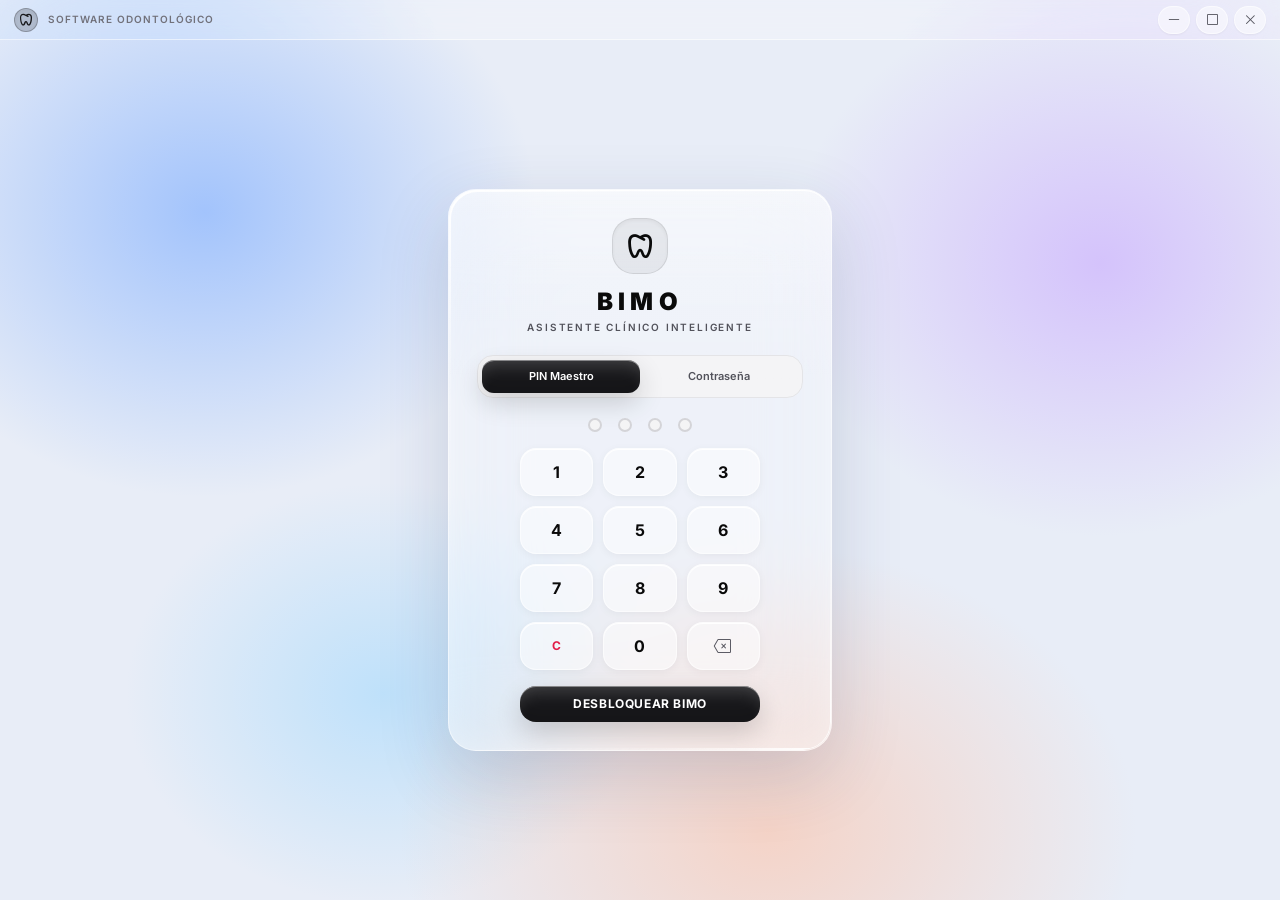
==== commit d6ec165f: "feat: liquid glass estilo iOS, "Bimo" robusto con ruido y tema persistente Escucha activa - En repos" ====
--- a/web_ui/index.html
+++ b/web_ui/index.html
@@ -5,7 +5,19 @@
   <meta name="viewport" content="width=device-width, initial-scale=1.0">
   <title>BIMO - Asistente Clínico Inteligente</title>
   <!-- Recursos locales (funcionan sin internet). Licencias MIT en web_ui/vendor/*/LICENSE -->
+  <!-- La muela del logo es la de Tabler (igual que el ícono de la app); el resto, Phosphor -->
   <link rel="stylesheet" href="vendor/tabler-icons/tabler-icons.min.css">
+  <link rel="stylesheet" href="vendor/phosphor/regular/style.css">
+  <link rel="stylesheet" href="vendor/phosphor/light/style.css">
+  <style>
+    /* Inter (rsms/inter, OFL): tipografía tipo San Francisco de Apple, local */
+    @font-face { font-family: 'Inter Variable'; font-style: normal; font-display: swap; font-weight: 100 900;
+      src: url('vendor/inter/inter-latin-wght-normal.woff2') format('woff2');
+      unicode-range: U+0000-00FF, U+0131, U+0152-0153, U+02BB-02BC, U+02C6, U+02DA, U+02DC, U+0304, U+0308, U+0329, U+2000-206F, U+20AC, U+2122, U+2191, U+2193, U+2212, U+2215, U+FEFF, U+FFFD; }
+    @font-face { font-family: 'Inter Variable'; font-style: normal; font-display: swap; font-weight: 100 900;
+      src: url('vendor/inter/inter-latin-ext-wght-normal.woff2') format('woff2');
+      unicode-range: U+0100-02BA, U+02BD-02C5, U+02C7-02CC, U+02CE-02D7, U+02DD-02FF, U+0304, U+0308, U+0329, U+1D00-1DBF, U+1E00-1E9F, U+1EF2-1EFF, U+2020, U+20A0-20AB, U+20AD-20C0, U+2113, U+2C60-2C7F, U+A720-A7FF; }
+  </style>
   <link rel="stylesheet" href="temas.css">
   <script>
     // Aplicar el tema guardado antes de pintar para evitar parpadeo
@@ -37,7 +49,12 @@
         emerald: acento, green: acento, lime: acento, amber: acento, yellow: acento, orange: acento
       };
       ['rose', 'red'].forEach(function (k) { colores[k] = rampa(k); });
-      tailwind.config = { theme: { extend: { colors: colores } } };
+      tailwind.config = { theme: { extend: {
+        colors: colores,
+        fontFamily: { sans: ['"Inter Variable"', 'Inter', '"Segoe UI Variable"', '"Segoe UI"', 'system-ui', 'sans-serif'] },
+        // Esquinas más generosas, al estilo iOS
+        borderRadius: { lg: '0.75rem', xl: '1rem', '2xl': '1.35rem', '3xl': '1.9rem' }
+      } } };
     })();
   </script>
   <style>
@@ -158,17 +175,17 @@
     <div class="flex items-center gap-1.5" style="--app-region: no-drag; -webkit-app-region: no-drag; pointer-events: auto;">
       <!-- BOTÓN MINIMIZAR -->
       <button id="btnWinMin" onclick="event.stopPropagation(); minimizarVentana();" title="Minimizar" class="w-8 h-7 rounded-xl bg-slate-900/80 hover:bg-indigo-600/30 text-slate-400 hover:text-indigo-200 border border-slate-800 hover:border-indigo-500/40 flex items-center justify-center transition-all duration-200 cursor-pointer shadow-sm active:scale-95 group lg-control">
-        <i class="ti ti-minus text-[14px] leading-none inline-flex items-center justify-center transition-transform group-hover:scale-110" aria-hidden="true"></i>
+        <i class="ph ph-minus text-[14px] leading-none inline-flex items-center justify-center transition-transform group-hover:scale-110" aria-hidden="true"></i>
       </button>
 
       <!-- BOTÓN MAXIMIZAR / RESTAURAR -->
       <button id="btnWinMax" onclick="event.stopPropagation(); maximizarVentana();" title="Maximizar / Restaurar" class="w-8 h-7 rounded-xl bg-slate-900/80 hover:bg-cyan-600/30 text-slate-400 hover:text-cyan-200 border border-slate-800 hover:border-cyan-500/40 flex items-center justify-center transition-all duration-200 cursor-pointer shadow-sm active:scale-95 group lg-control">
-        <i id="iconMaximizar" class="ti ti-square text-[14px] leading-none inline-flex items-center justify-center transition-transform group-hover:scale-110" aria-hidden="true"></i>
+        <i id="iconMaximizar" class="ph ph-square text-[14px] leading-none inline-flex items-center justify-center transition-transform group-hover:scale-110" aria-hidden="true"></i>
       </button>
 
       <!-- BOTÓN CERRAR -->
       <button id="btnWinClose" onclick="event.stopPropagation(); cerrarVentana();" title="Cerrar BIMO" class="w-8 h-7 rounded-xl bg-slate-900/80 hover:bg-rose-600 text-slate-400 hover:text-white border border-slate-800 hover:border-rose-500 flex items-center justify-center transition-all duration-200 cursor-pointer shadow-sm active:scale-95 group lg-control">
-        <i class="ti ti-x text-[14px] leading-none inline-flex items-center justify-center transition-transform group-hover:scale-110" aria-hidden="true"></i>
+        <i class="ph ph-x text-[14px] leading-none inline-flex items-center justify-center transition-transform group-hover:scale-110" aria-hidden="true"></i>
       </button>
     </div>
   </header>
@@ -223,7 +240,7 @@
           <button onclick="clearPin()" class="h-12 rounded-xl bg-slate-900/40 hover:bg-rose-950/30 border border-slate-800 text-xs font-bold text-rose-400 transition-all active:scale-95 cursor-pointer lg-control">C</button>
           <button onclick="pressPin('0')" class="h-12 rounded-xl bg-slate-900/80 hover:bg-slate-800 border border-slate-800 hover:border-slate-700 text-base font-bold text-white transition-all active:scale-95 cursor-pointer lg-control">0</button>
           <button onclick="backspacePin()" class="h-12 rounded-xl bg-slate-900/40 hover:bg-slate-800 border border-slate-800 text-slate-400 hover:text-white flex items-center justify-center transition-all active:scale-95 cursor-pointer lg-control" title="Borrar">
-            <i class="ti ti-backspace text-[20px] leading-none inline-flex items-center justify-center" aria-hidden="true"></i>
+            <i class="ph-light ph-backspace text-[20px] leading-none inline-flex items-center justify-center" aria-hidden="true"></i>
           </button>
         </div>
 
@@ -293,7 +310,7 @@
       <!-- CABECERA -->
       <div class="flex items-center gap-4 pb-5 border-b border-slate-800/80">
         <div class="w-12 h-12 rounded-2xl bg-indigo-500/10 border border-indigo-500/20 flex items-center justify-center text-indigo-400 shrink-0">
-          <i class="ti ti-shield-check text-[24px] leading-none inline-flex items-center justify-center" aria-hidden="true"></i>
+          <i class="ph-light ph-shield-check text-[24px] leading-none inline-flex items-center justify-center" aria-hidden="true"></i>
         </div>
         <div>
           <h2 class="text-lg font-bold text-white tracking-wide">Acuerdos y Compromisos de Uso Clínico</h2>
@@ -307,7 +324,7 @@
         <!-- 1. ARQUITECTURA -->
         <div class="p-4 rounded-2xl bg-slate-900/80 border border-slate-800/90 space-y-2 lg-tile">
           <div class="flex items-center gap-2.5 text-indigo-400 font-bold text-xs uppercase tracking-wider">
-            <i class="ti ti-database text-[16px] leading-none inline-flex items-center justify-center" aria-hidden="true"></i>
+            <i class="ph ph-database text-[16px] leading-none inline-flex items-center justify-center" aria-hidden="true"></i>
             <span>1. Arquitectura de Procesamiento y Privacidad de Datos</span>
           </div>
           <p class="text-slate-400">
@@ -324,7 +341,7 @@
         <!-- 2. RIESGOS Y RESPONSABILIDAD MÉDICA -->
         <div class="p-4 rounded-2xl bg-amber-500/5 border border-amber-500/20 space-y-2">
           <div class="flex items-center gap-2.5 text-amber-400 font-bold text-xs uppercase tracking-wider">
-            <i class="ti ti-alert-triangle text-[16px] leading-none inline-flex items-center justify-center" aria-hidden="true"></i>
+            <i class="ph ph-warning text-[16px] leading-none inline-flex items-center justify-center" aria-hidden="true"></i>
             <span>2. Límites Asistenciales y Responsabilidad Profesional</span>
           </div>
           <p class="text-slate-300">
@@ -338,7 +355,7 @@
         <!-- 3. LICENCIAMIENTO POR HARDWARE -->
         <div class="p-4 rounded-2xl bg-slate-900/80 border border-slate-800/90 space-y-2 lg-tile">
           <div class="flex items-center gap-2.5 text-emerald-400 font-bold text-xs uppercase tracking-wider">
-            <i class="ti ti-lock text-[16px] leading-none inline-flex items-center justify-center" aria-hidden="true"></i>
+            <i class="ph ph-lock-simple text-[16px] leading-none inline-flex items-center justify-center" aria-hidden="true"></i>
             <span>3. Seguridad Criptográfica y Licencia Vinculada a Hardware</span>
           </div>
           <p class="text-slate-400">
@@ -358,7 +375,7 @@
         </label>
 
         <button id="btnAceptarTerminos" onclick="confirmarAceptacionTerminos()" disabled class="w-full py-3 px-6 rounded-xl bg-indigo-600 hover:bg-indigo-500 disabled:opacity-40 disabled:hover:bg-indigo-600 disabled:cursor-not-allowed text-white text-xs font-bold uppercase tracking-wider transition-all shadow-lg shadow-indigo-600/25 flex items-center justify-center gap-2 on-accent">
-          <i class="ti ti-check text-[16px] leading-none inline-flex items-center justify-center" aria-hidden="true"></i>
+          <i class="ph ph-check text-[16px] leading-none inline-flex items-center justify-center" aria-hidden="true"></i>
           <span>Aceptar y Habilitar BIMO Pro</span>
         </button>
       </div>
@@ -395,7 +412,7 @@
         <button id="nav-dictado" onclick="switchTab('dictado')" title="Dictado Clínico" aria-label="Dictado Clínico" class="nav-btn nav-active group w-full h-10 flex items-center justify-start px-3 rounded-xl bg-indigo-500/10 text-white transition-all duration-300 cursor-pointer">
           <div class="flex items-center">
             <div class="nav-icon-box text-indigo-400 transition-all duration-300 group-hover:scale-110">
-              <i class="ti ti-microphone text-[20px] leading-none inline-flex items-center justify-center" aria-hidden="true"></i>
+              <i class="ph-light ph-microphone text-[20px] leading-none inline-flex items-center justify-center" aria-hidden="true"></i>
             </div>
             <span class="nav-label ml-3 text-[13px] font-semibold whitespace-nowrap">Dictado</span>
           </div>
@@ -405,7 +422,7 @@
         <button id="nav-agenda" onclick="switchTab('agenda')" title="Agenda & Citas" aria-label="Agenda & Citas" class="nav-btn group w-full h-10 flex items-center justify-start px-3 rounded-xl text-slate-400 hover:text-white hover:bg-slate-800/50 transition-all duration-300 cursor-pointer">
           <div class="flex items-center">
             <div class="nav-icon-box text-slate-400 transition-all duration-300 group-hover:scale-110">
-              <i class="ti ti-calendar text-[20px] leading-none inline-flex items-center justify-center" aria-hidden="true"></i>
+              <i class="ph-light ph-calendar-blank text-[20px] leading-none inline-flex items-center justify-center" aria-hidden="true"></i>
             </div>
             <span class="nav-label ml-3 text-[13px] font-semibold whitespace-nowrap">Agenda</span>
           </div>
@@ -415,7 +432,7 @@
         <button id="nav-pacientes" onclick="switchTab('pacientes')" title="Fichas de Pacientes" aria-label="Fichas de Pacientes" class="nav-btn group w-full h-10 flex items-center justify-start px-3 rounded-xl text-slate-400 hover:text-white hover:bg-slate-800/50 transition-all duration-300 cursor-pointer">
           <div class="flex items-center">
             <div class="nav-icon-box text-slate-400 transition-all duration-300 group-hover:scale-110">
-              <i class="ti ti-users text-[20px] leading-none inline-flex items-center justify-center" aria-hidden="true"></i>
+              <i class="ph-light ph-users text-[20px] leading-none inline-flex items-center justify-center" aria-hidden="true"></i>
             </div>
             <span class="nav-label ml-3 text-[13px] font-semibold whitespace-nowrap">Pacientes</span>
           </div>
@@ -425,7 +442,7 @@
         <button id="nav-mobile" onclick="switchTab('mobile')" title="Móvil & Código QR" aria-label="Móvil & Código QR" class="nav-btn group w-full h-10 flex items-center justify-start px-3 rounded-xl text-slate-400 hover:text-white hover:bg-slate-800/50 transition-all duration-300 cursor-pointer">
           <div class="flex items-center">
             <div class="nav-icon-box text-slate-400 transition-all duration-300 group-hover:scale-110">
-              <i class="ti ti-device-mobile text-[20px] leading-none inline-flex items-center justify-center" aria-hidden="true"></i>
+              <i class="ph-light ph-device-mobile text-[20px] leading-none inline-flex items-center justify-center" aria-hidden="true"></i>
             </div>
             <span class="nav-label ml-3 text-[13px] font-semibold whitespace-nowrap">Celular</span>
           </div>
@@ -435,7 +452,7 @@
         <button id="nav-pdf" onclick="switchTab('pdf')" title="Visor de PDF" aria-label="Visor de PDF" class="nav-btn group w-full h-10 flex items-center justify-start px-3 rounded-xl text-slate-400 hover:text-white hover:bg-slate-800/50 transition-all duration-300 cursor-pointer">
           <div class="flex items-center">
             <div class="nav-icon-box text-slate-400 transition-all duration-300 group-hover:scale-110">
-              <i class="ti ti-file-text text-[20px] leading-none inline-flex items-center justify-center" aria-hidden="true"></i>
+              <i class="ph-light ph-file-text text-[20px] leading-none inline-flex items-center justify-center" aria-hidden="true"></i>
             </div>
             <span class="nav-label ml-3 text-[13px] font-semibold whitespace-nowrap">Historias PDF</span>
           </div>
@@ -445,7 +462,7 @@
         <button id="nav-widget" onclick="switchTab('widget')" title="Widget de Escritorio" aria-label="Widget de Escritorio" class="nav-btn group w-full h-10 flex items-center justify-start px-3 rounded-xl text-slate-400 hover:text-white hover:bg-slate-800/50 transition-all duration-300 cursor-pointer">
           <div class="flex items-center">
             <div class="nav-icon-box text-slate-400 transition-all duration-300 group-hover:scale-110">
-              <i class="ti ti-app-window text-[20px] leading-none inline-flex items-center justify-center" aria-hidden="true"></i>
+              <i class="ph-light ph-app-window text-[20px] leading-none inline-flex items-center justify-center" aria-hidden="true"></i>
             </div>
             <span class="nav-label ml-3 text-[13px] font-semibold whitespace-nowrap">Widget</span>
           </div>
@@ -455,7 +472,7 @@
         <button id="nav-config" onclick="switchTab('config')" title="Configuración & Temas" aria-label="Configuración & Temas" class="nav-btn group w-full h-10 flex items-center justify-start px-3 rounded-xl text-slate-400 hover:text-white hover:bg-slate-800/50 transition-all duration-300 cursor-pointer">
           <div class="flex items-center">
             <div class="nav-icon-box text-slate-400 transition-all duration-300 group-hover:scale-110 shrink-0">
-              <i class="ti ti-settings text-[20px] leading-none inline-flex items-center justify-center" aria-hidden="true"></i>
+              <i class="ph-light ph-gear-six text-[20px] leading-none inline-flex items-center justify-center" aria-hidden="true"></i>
             </div>
             <span class="nav-label ml-3 text-[13px] font-semibold whitespace-nowrap">Ajustes y temas</span>
           </div>
@@ -475,7 +492,7 @@
         <p id="userRole" class="text-[11px] text-slate-400 font-medium truncate">Odontología</p>
       </div>
       <button onclick="bloquearPantalla()" title="Bloquear / Cerrar Sesión" aria-label="Bloquear / Cerrar Sesión" class="w-9 h-9 shrink-0 rounded-xl hover:bg-slate-800 text-slate-400 hover:text-white transition-colors cursor-pointer flex items-center justify-center">
-        <i class="ti ti-lock text-[18px] leading-none" aria-hidden="true"></i>
+        <i class="ph-light ph-lock-simple text-[18px] leading-none" aria-hidden="true"></i>
       </button>
     </div>
   </aside>
@@ -499,9 +516,9 @@
           <!-- BOTÓN MINI CALENDARIO DESPLEGABLE -->
           <div class="relative">
             <button id="btnToggleMiniCal" onclick="toggleMiniCalendar()" class="flex items-center gap-2 bg-slate-900/90 hover:bg-slate-800 border border-slate-800 hover:border-slate-700 px-3.5 py-2 rounded-xl text-xs font-bold text-slate-200 transition-all cursor-pointer shadow-lg backdrop-blur-md lg-control">
-              <i class="ti ti-calendar text-[16px] leading-none inline-flex items-center justify-center text-indigo-400" aria-hidden="true"></i>
+              <i class="ph ph-calendar-blank text-[16px] leading-none inline-flex items-center justify-center text-indigo-400" aria-hidden="true"></i>
               <span>Mini Calendario</span>
-              <i id="calChevron" class="ti ti-chevron-down text-[14px] leading-none inline-flex items-center justify-center text-slate-400 transition-transform duration-200" aria-hidden="true"></i>
+              <i id="calChevron" class="ph ph-caret-down text-[14px] leading-none inline-flex items-center justify-center text-slate-400 transition-transform duration-200" aria-hidden="true"></i>
             </button>
 
             <!-- EL MINI CALENDARIO FLOTANTE DESPLEGABLE -->
@@ -510,10 +527,10 @@
                 <span id="miniCalTitle" class="text-xs font-bold text-white">Septiembre 2026</span>
                 <div class="flex items-center gap-1">
                   <button onclick="cambiarMesMiniCal(-1)" title="Mes anterior" class="p-1 rounded-lg hover:bg-slate-800 text-slate-400 hover:text-white transition-colors cursor-pointer">
-                    <i class="ti ti-chevron-left text-[14px] leading-none inline-flex items-center justify-center" aria-hidden="true"></i>
+                    <i class="ph ph-caret-left text-[14px] leading-none inline-flex items-center justify-center" aria-hidden="true"></i>
                   </button>
                   <button onclick="cambiarMesMiniCal(1)" title="Mes siguiente" class="p-1 rounded-lg hover:bg-slate-800 text-slate-400 hover:text-white transition-colors cursor-pointer">
-                    <i class="ti ti-chevron-right text-[14px] leading-none inline-flex items-center justify-center" aria-hidden="true"></i>
+                    <i class="ph ph-caret-right text-[14px] leading-none inline-flex items-center justify-center" aria-hidden="true"></i>
                   </button>
                 </div>
               </div>
@@ -527,7 +544,7 @@
                 <span id="miniCalCitasCount" class="text-slate-400">0 citas registradas</span>
                 <button onclick="switchTab('agenda')" class="text-indigo-400 hover:text-indigo-300 font-bold cursor-pointer flex items-center gap-1">
                   <span>Ver Agenda</span>
-                  <i class="ti ti-arrow-right text-[12px] leading-none inline-flex items-center justify-center" aria-hidden="true"></i>
+                  <i class="ph ph-arrow-right text-[12px] leading-none inline-flex items-center justify-center" aria-hidden="true"></i>
                 </button>
               </div>
             </div>
@@ -536,7 +553,7 @@
           <!-- Botón Interactivo Escucha Activa ON/OFF -->
           <button id="btnToggleEscuchaActiva" onclick="toggleEscuchaActivaClick()" class="flex items-center gap-2 bg-emerald-600/20 hover:bg-emerald-600/30 text-emerald-300 border border-emerald-500/30 px-4 py-2 rounded-full text-xs font-bold transition-all cursor-pointer shadow-sm">
             <span id="badgeEscuchaDot" class="w-2 h-2 rounded-full bg-emerald-400 animate-pulse"></span>
-            <i class="ti ti-microphone text-[14px] leading-none inline-flex items-center justify-center" aria-hidden="true"></i>
+            <i class="ph ph-microphone text-[14px] leading-none inline-flex items-center justify-center" aria-hidden="true"></i>
             <span id="lblEscuchaActiva">Escucha Activa: ON</span>
           </button>
 
@@ -574,7 +591,7 @@
                 
                 <!-- Micrófono Minimalista de Línea -->
                 <div id="btnMicIconContainer" class="w-16 h-16 rounded-full bg-white/15 flex items-center justify-center mb-2 backdrop-blur-sm group-hover:scale-105 transition-transform shadow-inner">
-                  <i id="btnMicIcon" class="ti ti-microphone text-[32px] leading-none inline-flex items-center justify-center text-white drop-shadow-sm" aria-hidden="true"></i>
+                  <i id="btnMicIcon" class="ph-light ph-microphone text-[32px] leading-none inline-flex items-center justify-center text-white drop-shadow-sm" aria-hidden="true"></i>
                 </div>
 
                 <span id="btnMainLabel" class="text-sm font-black uppercase tracking-widest text-white drop-shadow-md">Dictar</span>
@@ -590,7 +607,7 @@
           <!-- Acciones Limpias -->
           <div>
             <button onclick="abrirUltimoPDF()" class="w-full h-12 bg-slate-800/40 hover:bg-slate-800 text-slate-300 hover:text-white rounded-xl border border-slate-700/60 hover:border-indigo-500/40 flex items-center justify-center gap-2 text-xs font-bold uppercase tracking-wider transition-all cursor-pointer lg-control">
-              <i class="ti ti-eye text-[16px] leading-none inline-flex items-center justify-center text-indigo-400" aria-hidden="true"></i>
+              <i class="ph ph-eye text-[16px] leading-none inline-flex items-center justify-center text-indigo-400" aria-hidden="true"></i>
               <span>Ver Último PDF en Visor</span>
             </button>
           </div>
@@ -611,7 +628,7 @@
                   <span>Ortodoncia: OFF</span>
                 </button>
                 <button onclick="abrirModalCorreccionActual()" class="px-3 py-1 bg-indigo-600/20 hover:bg-indigo-600 text-indigo-300 hover:text-white border border-indigo-500/30 rounded-xl text-xs font-bold transition-all cursor-pointer flex items-center gap-1.5 shadow-sm on-accent-hover">
-                  <i class="ti ti-edit text-[14px] leading-none inline-flex items-center justify-center" aria-hidden="true"></i>
+                  <i class="ph ph-note-pencil text-[14px] leading-none inline-flex items-center justify-center" aria-hidden="true"></i>
                   <span>Corregir Expediente</span>
                 </button>
                 <span id="expBadgeSinc" class="text-xs bg-emerald-500/10 text-emerald-400 px-3 py-1 rounded-full border border-emerald-500/20 font-semibold">
@@ -628,7 +645,7 @@
                 <div class="group/edit cursor-pointer min-w-0 w-full" onclick="abrirModalCorreccionActual()" title="Haz clic para corregir o editar este expediente">
                   <span class="text-[10px] font-bold text-slate-400 uppercase tracking-wider mb-1 flex items-center gap-1.5">
                     <span>Paciente en Consulta</span>
-                    <i class="ti ti-pencil text-[12px] leading-none inline-flex items-center justify-center text-slate-500 group-hover/edit:text-indigo-400 transition-colors" aria-hidden="true"></i>
+                    <i class="ph ph-pencil-simple text-[12px] leading-none inline-flex items-center justify-center text-slate-500 group-hover/edit:text-indigo-400 transition-colors" aria-hidden="true"></i>
                   </span>
                   <h3 id="cardPacNombre" class="text-2xl font-black text-white tracking-tight leading-tight group-hover/edit:text-indigo-300 transition-colors truncate">Dani Baraona</h3>
                 </div>
@@ -637,7 +654,7 @@
                     CI: No registrada • 25 años
                   </div>
                   <div id="cardPacTel" class="text-xs font-mono font-medium text-emerald-400 bg-emerald-950/30 border border-emerald-500/30 px-3 py-1.5 rounded-xl cursor-pointer hover:border-emerald-500 transition-colors flex items-center gap-1.5" onclick="abrirModalCorreccionActual()" title="Haz clic para editar teléfono">
-                    <i class="ti ti-phone text-[14px] leading-none inline-flex items-center justify-center text-emerald-400" aria-hidden="true"></i>
+                    <i class="ph ph-phone text-[14px] leading-none inline-flex items-center justify-center text-emerald-400" aria-hidden="true"></i>
                     <span id="cardPacTelText">Tel: No registrado</span>
                   </div>
                 </div>
@@ -686,7 +703,7 @@
 
           <div class="pt-6 border-t border-slate-800">
             <button id="btnPrintPdfBtn" onclick="generarHistoriaClinicaOficialPdf()" class="w-full py-4 bg-gradient-to-r from-indigo-600 via-indigo-500 to-purple-600 hover:from-indigo-500 hover:to-purple-500 text-white rounded-2xl text-xs font-black uppercase tracking-wider transition-all shadow-xl shadow-indigo-600/30 hover:shadow-indigo-500/50 cursor-pointer flex items-center justify-center gap-2.5 border border-indigo-400/30 active:scale-[0.99] on-accent">
-              <i class="ti ti-file-text text-[16px] leading-none inline-flex items-center justify-center text-indigo-200" aria-hidden="true"></i>
+              <i class="ph ph-file-text text-[16px] leading-none inline-flex items-center justify-center text-indigo-200" aria-hidden="true"></i>
               <span>Generar y Ver Historia Clínica en Visor</span>
             </button>
           </div>
@@ -706,12 +723,12 @@
         </div>
         <div class="flex flex-wrap items-center gap-2.5">
           <button onclick="abrirModalRecordatoriosWhatsapp()" class="px-3.5 py-2 bg-emerald-600/20 hover:bg-emerald-600/30 text-emerald-400 border border-emerald-500/40 rounded-xl text-xs font-bold cursor-pointer transition-colors flex items-center gap-2 shadow-sm" title="Recordatorios WhatsApp para pacientes de mañana">
-            <i class="ti ti-phone text-[16px] leading-none inline-flex items-center justify-center text-emerald-400" aria-hidden="true"></i>
+            <i class="ph ph-phone text-[16px] leading-none inline-flex items-center justify-center text-emerald-400" aria-hidden="true"></i>
             <span>WhatsApp Mañana</span>
             <span id="badgeWaPendientes" class="hidden px-1.5 py-0.5 bg-emerald-500 text-slate-950 font-mono text-[10px] font-black rounded-full">0</span>
           </button>
           <button onclick="abrirGoogleCalendar()" class="px-4 py-2 bg-slate-800/90 hover:bg-slate-700 text-slate-300 hover:text-white rounded-xl text-xs font-semibold cursor-pointer transition-colors flex items-center gap-2 border border-slate-700/60 shadow-sm lg-control" title="Abrir Google Calendar">
-            <i class="ti ti-calendar-event text-[16px] leading-none inline-flex items-center justify-center text-indigo-400" aria-hidden="true"></i>
+            <i class="ph ph-calendar-check text-[16px] leading-none inline-flex items-center justify-center text-indigo-400" aria-hidden="true"></i>
             <span>Google Calendar</span>
           </button>
           <button onclick="abrirModalNuevaCita()" class="px-4 py-2 bg-indigo-600 hover:bg-indigo-500 text-white rounded-xl text-xs font-bold cursor-pointer shadow-lg shadow-indigo-600/30 transition-all on-accent">
@@ -731,10 +748,10 @@
             </div>
             <div class="flex items-center gap-1.5 bg-slate-950/80 p-1 rounded-xl border border-slate-800">
               <button onclick="cambiarMesAgenda(-1)" title="Mes anterior" class="w-8 h-8 rounded-lg bg-slate-800/80 hover:bg-slate-700 text-slate-300 hover:text-white cursor-pointer active:scale-90 transition-all flex items-center justify-center lg-control">
-                <i class="ti ti-chevron-left text-[16px] leading-none inline-flex items-center justify-center" aria-hidden="true"></i>
+                <i class="ph ph-caret-left text-[16px] leading-none inline-flex items-center justify-center" aria-hidden="true"></i>
               </button>
               <button onclick="cambiarMesAgenda(1)" title="Mes siguiente" class="w-8 h-8 rounded-lg bg-slate-800/80 hover:bg-slate-700 text-slate-300 hover:text-white cursor-pointer active:scale-90 transition-all flex items-center justify-center lg-control">
-                <i class="ti ti-chevron-right text-[16px] leading-none inline-flex items-center justify-center" aria-hidden="true"></i>
+                <i class="ph ph-caret-right text-[16px] leading-none inline-flex items-center justify-center" aria-hidden="true"></i>
               </button>
             </div>
           </div>
@@ -755,10 +772,10 @@
               </h3>
               <div class="flex items-center gap-1.5">
                 <button onclick="deslizarRailCitas(-1)" title="Deslizar hacia arriba" class="w-6 h-6 rounded-lg bg-slate-800 hover:bg-slate-700 text-slate-300 hover:text-white flex items-center justify-center transition-colors cursor-pointer lg-control">
-                  <i class="ti ti-chevron-up text-[12px] leading-none inline-flex items-center justify-center" aria-hidden="true"></i>
+                  <i class="ph ph-caret-up text-[12px] leading-none inline-flex items-center justify-center" aria-hidden="true"></i>
                 </button>
                 <button onclick="deslizarRailCitas(1)" title="Deslizar hacia abajo" class="w-6 h-6 rounded-lg bg-slate-800 hover:bg-slate-700 text-slate-300 hover:text-white flex items-center justify-center transition-colors cursor-pointer lg-control">
-                  <i class="ti ti-chevron-down text-[12px] leading-none inline-flex items-center justify-center" aria-hidden="true"></i>
+                  <i class="ph ph-caret-down text-[12px] leading-none inline-flex items-center justify-center" aria-hidden="true"></i>
                 </button>
               </div>
             </div>
@@ -797,10 +814,10 @@
         <div class="flex flex-wrap items-center gap-2.5">
           <div class="relative">
             <input id="inputBuscarPaciente" oninput="buscarPacientesEnVivo(this.value)" type="text" placeholder="Buscar nombre o cédula..." class="w-64 sm:w-72 pl-9 pr-4 py-2 bg-slate-900 border border-slate-800 rounded-xl text-xs text-white placeholder-slate-500 focus:outline-none focus:border-indigo-500 lg-control" />
-            <i class="ti ti-search text-[16px] leading-none inline-flex items-center justify-center text-slate-500 absolute left-3 top-2.5" aria-hidden="true"></i>
+            <i class="ph ph-magnifying-glass text-[16px] leading-none inline-flex items-center justify-center text-slate-500 absolute left-3 top-2.5" aria-hidden="true"></i>
           </div>
           <button onclick="exportarExcel()" class="px-4 py-2 bg-emerald-600/80 hover:bg-emerald-600 text-white on-accent rounded-xl text-xs font-bold cursor-pointer shadow-lg shadow-emerald-600/20 transition-all flex items-center gap-2" title="Exportar directorio e historias a Excel">
-            <i class="ti ti-file-download text-[16px] leading-none inline-flex items-center justify-center" aria-hidden="true"></i>
+            <i class="ph ph-file-arrow-down text-[16px] leading-none inline-flex items-center justify-center" aria-hidden="true"></i>
             <span>Exportar a Excel</span>
           </button>
           <button onclick="abrirModalNuevoPaciente()" class="px-4 py-2 bg-indigo-600 hover:bg-indigo-500 text-white rounded-xl text-xs font-bold cursor-pointer shadow-lg shadow-indigo-600/30 transition-all on-accent">
@@ -819,10 +836,10 @@
           </div>
           <div class="flex items-center gap-1.5">
             <button onclick="deslizarTablaPacientes(-1)" title="Deslizar hacia arriba" class="w-7 h-7 rounded-xl bg-slate-800 hover:bg-slate-700 text-slate-300 hover:text-white flex items-center justify-center transition-colors cursor-pointer lg-control">
-              <i class="ti ti-chevron-up text-[14px] leading-none inline-flex items-center justify-center" aria-hidden="true"></i>
+              <i class="ph ph-caret-up text-[14px] leading-none inline-flex items-center justify-center" aria-hidden="true"></i>
             </button>
             <button onclick="deslizarTablaPacientes(1)" title="Deslizar hacia abajo" class="w-7 h-7 rounded-xl bg-slate-800 hover:bg-slate-700 text-slate-300 hover:text-white flex items-center justify-center transition-colors cursor-pointer lg-control">
-              <i class="ti ti-chevron-down text-[14px] leading-none inline-flex items-center justify-center" aria-hidden="true"></i>
+              <i class="ph ph-caret-down text-[14px] leading-none inline-flex items-center justify-center" aria-hidden="true"></i>
             </button>
           </div>
         </div>
@@ -933,11 +950,11 @@
         </div>
         <div class="flex items-center gap-3">
           <button onclick="cargarPdfs()" class="px-3.5 py-2 bg-slate-800 hover:bg-slate-700 text-slate-300 hover:text-white rounded-xl text-xs font-semibold transition-all cursor-pointer flex items-center gap-1.5 lg-control" title="Recargar lista">
-            <i class="ti ti-refresh text-[14px] leading-none inline-flex items-center justify-center" aria-hidden="true"></i>
+            <i class="ph ph-arrows-clockwise text-[14px] leading-none inline-flex items-center justify-center" aria-hidden="true"></i>
             <span>Actualizar</span>
           </button>
           <button onclick="abrirPdfActual()" class="px-4 py-2 bg-indigo-600 hover:bg-indigo-500 text-white rounded-xl text-xs font-bold transition-all cursor-pointer shadow-lg shadow-indigo-600/30 flex items-center gap-1.5 on-accent">
-            <i class="ti ti-external-link text-[14px] leading-none inline-flex items-center justify-center" aria-hidden="true"></i>
+            <i class="ph ph-arrow-square-out text-[14px] leading-none inline-flex items-center justify-center" aria-hidden="true"></i>
             <span>Abrir Último PDF</span>
           </button>
         </div>
@@ -953,10 +970,10 @@
           </div>
           <div class="flex items-center gap-1.5">
             <button onclick="deslizarRailPdfs(-1)" title="Anterior" class="w-7 h-7 rounded-xl bg-slate-800 hover:bg-slate-700 text-slate-300 hover:text-white flex items-center justify-center transition-colors cursor-pointer lg-control">
-              <i class="ti ti-chevron-left text-[14px] leading-none inline-flex items-center justify-center" aria-hidden="true"></i>
+              <i class="ph ph-caret-left text-[14px] leading-none inline-flex items-center justify-center" aria-hidden="true"></i>
             </button>
             <button onclick="deslizarRailPdfs(1)" title="Siguiente" class="w-7 h-7 rounded-xl bg-slate-800 hover:bg-slate-700 text-slate-300 hover:text-white flex items-center justify-center transition-colors cursor-pointer lg-control">
-              <i class="ti ti-chevron-right text-[14px] leading-none inline-flex items-center justify-center" aria-hidden="true"></i>
+              <i class="ph ph-caret-right text-[14px] leading-none inline-flex items-center justify-center" aria-hidden="true"></i>
             </button>
           </div>
         </div>
@@ -978,29 +995,29 @@
             <!-- Paginador -->
             <div class="flex items-center gap-1 bg-slate-950 px-2 py-1 rounded-xl border border-slate-800">
               <button onclick="cambiarPaginaPdf(-1)" class="w-6 h-6 rounded-lg bg-slate-800 hover:bg-slate-700 text-white text-xs font-bold flex items-center justify-center cursor-pointer transition-all active:scale-95 lg-control" title="Página anterior (←)">
-                <i class="ti ti-chevron-left text-[12px] leading-none inline-flex items-center justify-center" aria-hidden="true"></i>
+                <i class="ph ph-caret-left text-[12px] leading-none inline-flex items-center justify-center" aria-hidden="true"></i>
               </button>
               <span id="previewPageIndicator" class="text-[11px] font-bold text-indigo-300 px-2 font-mono">1 / 1</span>
               <button onclick="cambiarPaginaPdf(1)" class="w-6 h-6 rounded-lg bg-slate-800 hover:bg-slate-700 text-white text-xs font-bold flex items-center justify-center cursor-pointer transition-all active:scale-95 lg-control" title="Página siguiente (→)">
-                <i class="ti ti-chevron-right text-[12px] leading-none inline-flex items-center justify-center" aria-hidden="true"></i>
+                <i class="ph ph-caret-right text-[12px] leading-none inline-flex items-center justify-center" aria-hidden="true"></i>
               </button>
             </div>
 
             <!-- Botón Ajuste de Visualización (Ancho / Pantalla) -->
             <button id="btnToggleAjustePdf" onclick="alternarAjustePdf()" class="px-3 py-1.5 bg-slate-800 hover:bg-slate-700 text-slate-300 hover:text-white rounded-xl text-xs font-semibold cursor-pointer transition-all flex items-center gap-1.5 lg-control" title="Alternar entre ancho legible y pantalla completa">
-              <i class="ti ti-app-window text-[14px] leading-none inline-flex items-center justify-center" aria-hidden="true"></i>
+              <i class="ph ph-app-window text-[14px] leading-none inline-flex items-center justify-center" aria-hidden="true"></i>
               <span id="btnToggleAjustePdfLabel">Ajustar Pantalla</span>
             </button>
 
             <!-- Botón Editar Consulta / PDF Directo -->
             <button onclick="editarPdfActual()" class="px-3.5 py-1.5 bg-amber-600/20 hover:bg-amber-600 text-amber-300 hover:text-white border border-amber-500/30 rounded-xl text-xs font-bold cursor-pointer transition-all shadow-sm flex items-center gap-1.5 on-accent-hover" title="Editar datos clínicos y corregir este expediente">
-              <i class="ti ti-edit text-[14px] leading-none inline-flex items-center justify-center" aria-hidden="true"></i>
+              <i class="ph ph-note-pencil text-[14px] leading-none inline-flex items-center justify-center" aria-hidden="true"></i>
               <span>Editar Consulta</span>
             </button>
 
             <!-- Botón Abrir Externo -->
             <button onclick="abrirPdfActual()" class="px-3.5 py-1.5 bg-indigo-600 hover:bg-indigo-500 text-white rounded-xl text-xs font-bold cursor-pointer transition-all shadow-md shadow-indigo-600/30 flex items-center gap-1.5 on-accent">
-              <i class="ti ti-external-link text-[14px] leading-none inline-flex items-center justify-center" aria-hidden="true"></i>
+              <i class="ph ph-arrow-square-out text-[14px] leading-none inline-flex items-center justify-center" aria-hidden="true"></i>
               <span>Abrir Externo</span>
             </button>
           </div>
@@ -1011,7 +1028,7 @@
           <img id="previewPdfImg" src="" alt="Vista previa PDF" class="w-full max-w-4xl h-auto object-contain rounded-xl shadow-2xl border border-slate-800 my-auto hidden transition-all" />
           <div id="previewPdfEmpty" class="flex flex-col items-center justify-center text-center p-12 my-auto">
             <div class="w-14 h-14 rounded-2xl bg-slate-800/60 text-slate-400 border border-slate-700/60 flex items-center justify-center mb-3 lg-tile">
-              <i class="ti ti-file-text text-[28px] leading-none inline-flex items-center justify-center" aria-hidden="true"></i>
+              <i class="ph-light ph-file-text text-[28px] leading-none inline-flex items-center justify-center" aria-hidden="true"></i>
             </div>
             <p class="text-xs font-bold text-slate-300">Ningún PDF seleccionado</p>
             <p class="text-[11px] text-slate-500 mt-1 max-w-xs">Haz clic en cualquier historia clínica del riel superior para previsualizar sus páginas de anamnesis y odontograma.</p>
@@ -1042,7 +1059,7 @@
             <div class="flex items-center justify-between">
               <div class="flex items-center gap-4">
                 <div id="widgetStatusIconBox" class="w-14 h-14 rounded-2xl bg-indigo-500/20 text-indigo-300 flex items-center justify-center border border-indigo-500/30">
-                  <i class="ti ti-device-desktop text-[24px] leading-none inline-flex items-center justify-center" aria-hidden="true"></i>
+                  <i class="ph-light ph-desktop text-[24px] leading-none inline-flex items-center justify-center" aria-hidden="true"></i>
                 </div>
                 <div>
                   <div class="flex items-center gap-2">
@@ -1163,10 +1180,10 @@
             
             <div id="themeCard-claro" onclick="setTheme('claro')" class="p-4 rounded-2xl bg-slate-950/80 border border-slate-800 hover:border-slate-600 cursor-pointer flex items-center justify-between transition-all lg-tile">
               <div class="flex items-center gap-3">
-                <div class="w-9 h-9 rounded-xl border border-slate-700 overflow-hidden flex" style="background: linear-gradient(135deg, #ffffff 50%, #0a0a0a 50%)"></div>
+                <div class="w-9 h-9 rounded-xl border border-slate-700 overflow-hidden flex" style="background: linear-gradient(135deg, #a8c8ff, #d7c2ff 55%, #ffd2bf)"></div>
                 <div>
                   <div class="text-xs font-bold text-white">Claro (Recomendado)</div>
-                  <div class="text-[11px] text-slate-400">Blanco y negro, sobrio y limpio</div>
+                  <div class="text-[11px] text-slate-400">Vidrio claro sobre azul cielo y lavanda</div>
                 </div>
               </div>
               <span id="check-claro" class="text-[10px] font-bold uppercase tracking-wider px-2.5 py-0.5 rounded-full bg-indigo-500/15 text-indigo-400 border border-indigo-500/30 hidden">Activo</span>
@@ -1174,10 +1191,10 @@
 
             <div id="themeCard-oscuro" onclick="setTheme('oscuro')" class="p-4 rounded-2xl bg-slate-950/80 border border-slate-800 hover:border-slate-600 cursor-pointer flex items-center justify-between transition-all lg-tile">
               <div class="flex items-center gap-3">
-                <div class="w-9 h-9 rounded-xl border border-slate-700 overflow-hidden flex" style="background: linear-gradient(135deg, #18181b 50%, #fafafa 50%)"></div>
+                <div class="w-9 h-9 rounded-xl border border-slate-700 overflow-hidden flex" style="background: linear-gradient(135deg, #0b1030, #3b2a8a 55%, #7a2a6a)"></div>
                 <div>
                   <div class="text-xs font-bold text-white">Oscuro</div>
-                  <div class="text-[11px] text-slate-400">Negro y grises para poca luz</div>
+                  <div class="text-[11px] text-slate-400">Vidrio oscuro sobre azul noche y violeta</div>
                 </div>
               </div>
               <span id="check-oscuro" class="text-[10px] font-bold uppercase tracking-wider px-2.5 py-0.5 rounded-full bg-indigo-500/15 text-indigo-400 border border-indigo-500/30 hidden">Activo</span>
@@ -1185,10 +1202,10 @@
 
             <div id="themeCard-rosa" onclick="setTheme('rosa')" class="p-4 rounded-2xl bg-slate-950/80 border border-slate-800 hover:border-slate-600 cursor-pointer flex items-center justify-between transition-all lg-tile">
               <div class="flex items-center gap-3">
-                <div class="w-9 h-9 rounded-xl border border-slate-700 overflow-hidden flex" style="background: linear-gradient(135deg, #fff1f6 50%, #ec4899 50%)"></div>
+                <div class="w-9 h-9 rounded-xl border border-slate-700 overflow-hidden flex" style="background: linear-gradient(135deg, #ff9fcf, #d6c2ff 55%, #ffc0a6)"></div>
                 <div>
                   <div class="text-xs font-bold text-white">Rosa</div>
-                  <div class="text-[11px] text-slate-400">Tonos pastel suaves y cálidos</div>
+                  <div class="text-[11px] text-slate-400">Vidrio sobre rosa, lila y coral</div>
                 </div>
               </div>
               <span id="check-rosa" class="text-[10px] font-bold uppercase tracking-wider px-2.5 py-0.5 rounded-full bg-indigo-500/15 text-indigo-400 border border-indigo-500/30 hidden">Activo</span>
@@ -1231,7 +1248,7 @@
                 Guardar Configuración
               </button>
               <button type="button" onclick="abrirGoogleCalendarUi()" class="px-3.5 py-3 bg-slate-800 hover:bg-slate-700 text-slate-300 hover:text-white rounded-xl text-xs font-semibold cursor-pointer transition-all border border-slate-700 flex items-center gap-1.5 lg-control" title="Abrir Google Calendar en navegador">
-                <i class="ti ti-calendar text-[16px] leading-none inline-flex items-center justify-center text-amber-400" aria-hidden="true"></i>
+                <i class="ph ph-calendar-blank text-[16px] leading-none inline-flex items-center justify-center text-amber-400" aria-hidden="true"></i>
                 <span>Calendar</span>
               </button>
             </div>
@@ -1275,7 +1292,7 @@
           <div class="flex items-center justify-between">
             <div class="flex items-center gap-3">
               <div class="w-10 h-10 rounded-2xl bg-emerald-500/20 text-emerald-400 flex items-center justify-center border border-emerald-500/30">
-                <i class="ti ti-shield-check text-[20px] leading-none inline-flex items-center justify-center" aria-hidden="true"></i>
+                <i class="ph-light ph-shield-check text-[20px] leading-none inline-flex items-center justify-center" aria-hidden="true"></i>
               </div>
               <div>
                 <h3 class="text-sm font-bold text-white flex items-center gap-2">
@@ -1311,7 +1328,7 @@
           <div class="flex items-center justify-between pb-3 border-b border-slate-800">
             <div class="flex items-center gap-3">
               <div class="w-10 h-10 rounded-2xl bg-emerald-500/20 text-emerald-400 flex items-center justify-center border border-emerald-500/30">
-                <i class="ti ti-phone text-[20px] leading-none inline-flex items-center justify-center" aria-hidden="true"></i>
+                <i class="ph-light ph-phone text-[20px] leading-none inline-flex items-center justify-center" aria-hidden="true"></i>
               </div>
               <div>
                 <h3 class="text-sm font-bold text-white flex items-center gap-2">
@@ -1390,7 +1407,7 @@
           <div class="flex items-center justify-between pb-3 border-b border-slate-800">
             <div class="flex items-center gap-3">
               <div class="w-10 h-10 rounded-2xl bg-sky-500/20 text-sky-400 flex items-center justify-center border border-sky-500/30">
-                <i class="ti ti-cloud-upload text-[20px] leading-none inline-flex items-center justify-center" aria-hidden="true"></i>
+                <i class="ph-light ph-cloud-arrow-up text-[20px] leading-none inline-flex items-center justify-center" aria-hidden="true"></i>
               </div>
               <div>
                 <h3 class="text-sm font-bold text-white flex items-center gap-2">
@@ -1429,14 +1446,14 @@
                 Guardar Configuración Respaldo
               </button>
               <button type="button" id="btnRespaldarDriveAhora" onclick="ejecutarRespaldoDriveManualUi()" class="w-full py-2 bg-slate-800 hover:bg-slate-700 text-slate-200 border border-slate-700 rounded-xl text-xs font-semibold cursor-pointer transition-all flex items-center justify-center gap-1.5 lg-control">
-                <i class="ti ti-upload text-[14px] leading-none inline-flex items-center justify-center text-sky-400" aria-hidden="true"></i>
+                <i class="ph ph-upload-simple text-[14px] leading-none inline-flex items-center justify-center text-sky-400" aria-hidden="true"></i>
                 <span>Respaldar Ahora en Drive</span>
               </button>
             </div>
           </div>
           
           <div id="driveBackupAvisoError" class="hidden mt-3 p-2.5 bg-rose-500/10 border border-rose-500/30 rounded-xl text-rose-300 text-xs flex items-center gap-2">
-            <i class="ti ti-alert-triangle text-[16px] leading-none inline-flex items-center justify-center text-rose-400 shrink-0" aria-hidden="true"></i>
+            <i class="ph ph-warning text-[16px] leading-none inline-flex items-center justify-center text-rose-400 shrink-0" aria-hidden="true"></i>
             <span id="driveBackupErrorMsg"></span>
           </div>
         </div>
@@ -1451,7 +1468,7 @@
     <div class="w-full max-w-lg bg-slate-900 border border-slate-700/80 rounded-3xl p-6 shadow-2xl modal-pop lg-panel">
       <div class="flex items-center justify-between pb-4 border-b border-slate-800 mb-4">
         <h3 id="modalPacienteTitulo" class="text-base font-black text-white">Nuevo Paciente</h3>
-        <button onclick="cerrarModalPaciente()" class="w-8 h-8 rounded-xl bg-slate-800 hover:bg-slate-700 text-slate-400 hover:text-white flex items-center justify-center transition-colors cursor-pointer lg-control"><i class="ti ti-x text-[16px] leading-none inline-flex items-center justify-center" aria-hidden="true"></i></button>
+        <button onclick="cerrarModalPaciente()" class="w-8 h-8 rounded-xl bg-slate-800 hover:bg-slate-700 text-slate-400 hover:text-white flex items-center justify-center transition-colors cursor-pointer lg-control"><i class="ph ph-x text-[16px] leading-none inline-flex items-center justify-center" aria-hidden="true"></i></button>
       </div>
       
       <input type="hidden" id="pacienteId">
@@ -1470,11 +1487,11 @@
             <label class="text-[10px] uppercase font-bold text-slate-400 block mb-1">Edad (Años)</label>
             <div class="flex items-center gap-1.5 bg-slate-950 border border-slate-800 rounded-xl p-1 focus-within:border-indigo-500 transition-colors">
               <button type="button" onclick="cambiarEdad(-1)" title="Disminuir edad" class="w-7 h-7 rounded-xl bg-slate-800 hover:bg-slate-700 text-slate-300 hover:text-white active:scale-90 flex items-center justify-center transition-all cursor-pointer lg-control">
-                <i class="ti ti-minus text-[14px] leading-none inline-flex items-center justify-center" aria-hidden="true"></i>
+                <i class="ph ph-minus text-[14px] leading-none inline-flex items-center justify-center" aria-hidden="true"></i>
               </button>
               <input id="pacienteEdad" type="number" min="0" max="120" placeholder="25" class="w-full text-center bg-transparent border-0 text-white font-bold text-xs font-mono focus:outline-none [appearance:textfield] [&::-webkit-outer-spin-button]:appearance-none [&::-webkit-inner-spin-button]:appearance-none" />
               <button type="button" onclick="cambiarEdad(1)" title="Aumentar edad" class="w-7 h-7 rounded-xl bg-slate-800 hover:bg-slate-700 text-slate-300 hover:text-white active:scale-90 flex items-center justify-center transition-all cursor-pointer lg-control">
-                <i class="ti ti-plus text-[14px] leading-none inline-flex items-center justify-center" aria-hidden="true"></i>
+                <i class="ph ph-plus text-[14px] leading-none inline-flex items-center justify-center" aria-hidden="true"></i>
               </button>
             </div>
           </div>
@@ -1501,7 +1518,7 @@
 
       <div class="flex items-center justify-between pt-5 mt-4 border-t border-slate-800">
         <button type="button" id="btnEliminarPacienteModal" onclick="eliminarPacienteModalActual()" class="px-3.5 py-2 bg-rose-500/10 hover:bg-rose-500/20 text-rose-400 border border-rose-500/30 rounded-xl text-xs font-semibold cursor-pointer hidden transition-all flex items-center gap-1.5">
-          <i class="ti ti-trash text-[14px] leading-none inline-flex items-center justify-center" aria-hidden="true"></i>
+          <i class="ph ph-trash text-[14px] leading-none inline-flex items-center justify-center" aria-hidden="true"></i>
           <span>Eliminar Ficha</span>
         </button>
         <div class="flex items-center gap-3 ml-auto">
@@ -1517,7 +1534,7 @@
     <div class="w-full max-w-lg bg-slate-900 border border-slate-700/80 rounded-3xl p-6 shadow-2xl modal-pop lg-panel">
       <div class="flex items-center justify-between pb-4 border-b border-slate-800 mb-4">
         <h3 class="text-base font-black text-white">Agendar Nueva Cita</h3>
-        <button onclick="cerrarModalCita()" class="w-8 h-8 rounded-xl bg-slate-800 hover:bg-slate-700 text-slate-400 hover:text-white flex items-center justify-center transition-colors cursor-pointer lg-control"><i class="ti ti-x text-[16px] leading-none inline-flex items-center justify-center" aria-hidden="true"></i></button>
+        <button onclick="cerrarModalCita()" class="w-8 h-8 rounded-xl bg-slate-800 hover:bg-slate-700 text-slate-400 hover:text-white flex items-center justify-center transition-colors cursor-pointer lg-control"><i class="ph ph-x text-[16px] leading-none inline-flex items-center justify-center" aria-hidden="true"></i></button>
       </div>
 
       <div class="space-y-3 text-xs">
@@ -1558,14 +1575,14 @@
       <div class="flex items-center justify-between pb-4 border-b border-slate-800 mb-4">
         <div class="flex items-center gap-3">
           <div class="w-10 h-10 rounded-xl bg-amber-500/20 text-amber-400 flex items-center justify-center border border-amber-500/30">
-            <i class="ti ti-calendar text-[20px] leading-none inline-flex items-center justify-center" aria-hidden="true"></i>
+            <i class="ph-light ph-calendar-blank text-[20px] leading-none inline-flex items-center justify-center" aria-hidden="true"></i>
           </div>
           <div>
             <h3 class="text-base font-black text-white">Reprogramar Cita Médica</h3>
             <p class="text-[11px] text-slate-400 mt-0.5">Modifica la fecha de forma manual o con respecto a otra cita.</p>
           </div>
         </div>
-        <button onclick="cerrarModalReprogramarCita()" class="w-8 h-8 rounded-xl bg-slate-800 hover:bg-slate-700 text-slate-400 hover:text-white flex items-center justify-center transition-colors cursor-pointer lg-control"><i class="ti ti-x text-[16px] leading-none inline-flex items-center justify-center" aria-hidden="true"></i></button>
+        <button onclick="cerrarModalReprogramarCita()" class="w-8 h-8 rounded-xl bg-slate-800 hover:bg-slate-700 text-slate-400 hover:text-white flex items-center justify-center transition-colors cursor-pointer lg-control"><i class="ph ph-x text-[16px] leading-none inline-flex items-center justify-center" aria-hidden="true"></i></button>
       </div>
 
       <input type="hidden" id="reprogCitaId" value="" />
@@ -1661,14 +1678,14 @@
       <div class="flex items-center justify-between pb-4 border-b border-slate-800 mb-4">
         <div class="flex items-center gap-3">
           <div class="w-10 h-10 rounded-xl bg-emerald-500/20 text-emerald-400 flex items-center justify-center border border-emerald-500/30">
-            <i class="ti ti-phone text-[20px] leading-none inline-flex items-center justify-center" aria-hidden="true"></i>
+            <i class="ph-light ph-phone text-[20px] leading-none inline-flex items-center justify-center" aria-hidden="true"></i>
           </div>
           <div>
             <h3 class="text-base font-black text-white">Recordatorios de Citas por WhatsApp</h3>
             <p class="text-[11px] text-slate-400 mt-0.5">Notifica a los pacientes de la jornada de mañana para prevenir ausentismo.</p>
           </div>
         </div>
-        <button onclick="cerrarModalRecordatoriosWhatsapp()" class="w-8 h-8 rounded-xl bg-slate-800 hover:bg-slate-700 text-slate-400 hover:text-white flex items-center justify-center transition-colors cursor-pointer lg-control"><i class="ti ti-x text-[16px] leading-none inline-flex items-center justify-center" aria-hidden="true"></i></button>
+        <button onclick="cerrarModalRecordatoriosWhatsapp()" class="w-8 h-8 rounded-xl bg-slate-800 hover:bg-slate-700 text-slate-400 hover:text-white flex items-center justify-center transition-colors cursor-pointer lg-control"><i class="ph ph-x text-[16px] leading-none inline-flex items-center justify-center" aria-hidden="true"></i></button>
       </div>
 
       <!-- Resumen Estadístico de Mañana -->
@@ -1679,7 +1696,7 @@
         </div>
         <div class="flex items-center gap-2">
           <button type="button" onclick="enviarRecordatoriosLoteWhatsapp(false)" class="px-4 py-2 bg-gradient-to-r from-emerald-600 to-teal-500 hover:from-emerald-500 hover:to-teal-400 text-white rounded-xl text-xs font-bold cursor-pointer shadow-md shadow-emerald-600/30 flex items-center gap-2 on-accent">
-            <i class="ti ti-bolt text-[14px] leading-none inline-flex items-center justify-center" aria-hidden="true"></i>
+            <i class="ph ph-lightning text-[14px] leading-none inline-flex items-center justify-center" aria-hidden="true"></i>
             <span>Despachar Todos</span>
           </button>
         </div>
@@ -1713,10 +1730,10 @@
         </div>
         <div class="flex items-center gap-2">
           <button onclick="abrirCarpetaPacienteActual()" class="px-3.5 py-1.5 bg-slate-800 hover:bg-slate-700 text-slate-300 hover:text-white rounded-xl text-xs font-semibold cursor-pointer transition-colors flex items-center gap-2 border border-slate-700/50 lg-control" title="Abrir carpeta de archivos en Windows">
-            <i class="ti ti-folder text-[14px] leading-none inline-flex items-center justify-center text-amber-400" aria-hidden="true"></i>
+            <i class="ph ph-folder-simple text-[14px] leading-none inline-flex items-center justify-center text-amber-400" aria-hidden="true"></i>
             <span>Abrir Carpeta</span>
           </button>
-          <button onclick="cerrarModalHistoria()" class="w-8 h-8 rounded-xl bg-slate-800 hover:bg-slate-700 text-slate-400 hover:text-white flex items-center justify-center transition-colors cursor-pointer lg-control"><i class="ti ti-x text-[16px] leading-none inline-flex items-center justify-center" aria-hidden="true"></i></button>
+          <button onclick="cerrarModalHistoria()" class="w-8 h-8 rounded-xl bg-slate-800 hover:bg-slate-700 text-slate-400 hover:text-white flex items-center justify-center transition-colors cursor-pointer lg-control"><i class="ph ph-x text-[16px] leading-none inline-flex items-center justify-center" aria-hidden="true"></i></button>
         </div>
       </div>
 
@@ -1767,14 +1784,14 @@
       <div class="flex items-center justify-between pb-4 border-b border-slate-800 mb-3">
         <div class="flex items-center gap-3">
           <div class="w-10 h-10 rounded-xl bg-indigo-500/20 text-indigo-400 flex items-center justify-center text-lg border border-indigo-500/30">
-            <i class="ti ti-edit text-[20px] leading-none inline-flex items-center justify-center" aria-hidden="true"></i>
+            <i class="ph-light ph-note-pencil text-[20px] leading-none inline-flex items-center justify-center" aria-hidden="true"></i>
           </div>
           <div>
             <h3 class="text-base font-black text-white">Corrección Rápida de Expediente</h3>
             <p class="text-[11px] text-slate-400 mt-0.5">Modifica los datos y regenera el PDF oficial eliminando versiones anteriores.</p>
           </div>
         </div>
-        <button onclick="cerrarModalCorreccion()" class="w-8 h-8 rounded-xl bg-slate-800 hover:bg-slate-700 text-slate-400 hover:text-white flex items-center justify-center transition-colors cursor-pointer lg-control"><i class="ti ti-x text-[16px] leading-none inline-flex items-center justify-center" aria-hidden="true"></i></button>
+        <button onclick="cerrarModalCorreccion()" class="w-8 h-8 rounded-xl bg-slate-800 hover:bg-slate-700 text-slate-400 hover:text-white flex items-center justify-center transition-colors cursor-pointer lg-control"><i class="ph ph-x text-[16px] leading-none inline-flex items-center justify-center" aria-hidden="true"></i></button>
       </div>
 
       <!-- Formulario de Edición con Scroll -->
@@ -1804,11 +1821,11 @@
             <label class="text-[10px] uppercase font-bold text-slate-400 block mb-1">Edad (Años)</label>
             <div class="flex items-center gap-1.5 bg-slate-950 border border-slate-800 rounded-xl p-1 focus-within:border-indigo-500 transition-colors">
               <button type="button" onclick="cambiarEdadEdicion(-1)" title="Disminuir edad" class="w-7 h-7 rounded-xl bg-slate-800 hover:bg-slate-700 text-slate-300 hover:text-white active:scale-90 flex items-center justify-center transition-all cursor-pointer lg-control">
-                <i class="ti ti-minus text-[14px] leading-none inline-flex items-center justify-center" aria-hidden="true"></i>
+                <i class="ph ph-minus text-[14px] leading-none inline-flex items-center justify-center" aria-hidden="true"></i>
               </button>
               <input id="editConsultaEdad" type="number" min="0" max="120" placeholder="25" class="w-full text-center bg-transparent border-0 text-white font-bold text-xs font-mono focus:outline-none [appearance:textfield] [&::-webkit-outer-spin-button]:appearance-none [&::-webkit-inner-spin-button]:appearance-none" />
               <button type="button" onclick="cambiarEdadEdicion(1)" title="Aumentar edad" class="w-7 h-7 rounded-xl bg-slate-800 hover:bg-slate-700 text-slate-300 hover:text-white active:scale-90 flex items-center justify-center transition-all cursor-pointer lg-control">
-                <i class="ti ti-plus text-[14px] leading-none inline-flex items-center justify-center" aria-hidden="true"></i>
+                <i class="ph ph-plus text-[14px] leading-none inline-flex items-center justify-center" aria-hidden="true"></i>
               </button>
             </div>
           </div>
@@ -1867,7 +1884,7 @@
           Cancelar
         </button>
         <button onclick="guardarCorreccionConsulta()" class="px-6 py-2.5 bg-gradient-to-r from-indigo-600 to-purple-600 hover:from-indigo-500 hover:to-purple-500 text-white rounded-xl text-xs font-bold cursor-pointer shadow-lg shadow-indigo-600/30 transition-all flex items-center gap-2 on-accent">
-          <i class="ti ti-device-floppy text-[16px] leading-none inline-flex items-center justify-center" aria-hidden="true"></i>
+          <i class="ph ph-floppy-disk text-[16px] leading-none inline-flex items-center justify-center" aria-hidden="true"></i>
           <span>Guardar y Regenerar PDF Definitivo</span>
         </button>
       </div>
@@ -1880,7 +1897,7 @@
       <div class="flex items-center justify-between mb-4">
         <div class="flex items-center gap-2.5">
           <div class="w-9 h-9 rounded-xl bg-indigo-500/20 text-indigo-400 flex items-center justify-center border border-indigo-500/30">
-            <i class="ti ti-id text-[20px] leading-none inline-flex items-center justify-center" aria-hidden="true"></i>
+            <i class="ph-light ph-identification-card text-[20px] leading-none inline-flex items-center justify-center" aria-hidden="true"></i>
           </div>
           <div>
             <h3 class="text-sm font-bold text-white tracking-wide">Cédula de Identidad Requerida</h3>
@@ -1888,7 +1905,7 @@
           </div>
         </div>
         <button onclick="cerrarModalCedulaObligatoria()" class="text-slate-400 hover:text-white p-1 rounded-lg hover:bg-slate-800 transition-colors">
-          <i class="ti ti-x text-[16px] leading-none inline-flex items-center justify-center" aria-hidden="true"></i>
+          <i class="ph ph-x text-[16px] leading-none inline-flex items-center justify-center" aria-hidden="true"></i>
         </button>
       </div>
 
@@ -1919,7 +1936,7 @@
   <div id="toastNotification" class="fixed bottom-6 right-6 z-50 hidden transition-all duration-300 transform translate-y-4">
     <div id="toastContent" class="flex items-center gap-3 px-4 py-3 rounded-2xl bg-slate-900 border border-slate-700/80 shadow-2xl text-xs font-semibold text-white backdrop-blur-xl lg-tile">
       <span id="toastIcon" class="flex items-center justify-center shrink-0">
-        <i class="ti ti-check text-[16px] leading-none inline-flex items-center justify-center text-emerald-400" aria-hidden="true"></i>
+        <i class="ph ph-check text-[16px] leading-none inline-flex items-center justify-center text-emerald-400" aria-hidden="true"></i>
       </span>
       <span id="toastMessage">Operación exitosa</span>
     </div>
@@ -1996,17 +2013,17 @@
       if (msg) msg.innerText = mensaje;
       let toastDuration = 3000;
       if (tipo === 'success') {
-        if (icon) icon.innerHTML = '<i class="ti ti-check text-[16px] leading-none inline-flex items-center justify-center text-emerald-400 shrink-0" aria-hidden="true"></i>';
+        if (icon) icon.innerHTML = '<i class="ph ph-check text-[16px] leading-none inline-flex items-center justify-center text-emerald-400 shrink-0" aria-hidden="true"></i>';
         if (content) content.className = 'flex items-center gap-3 px-4 py-3 rounded-2xl bg-slate-900 border border-emerald-500/40 shadow-2xl text-xs font-semibold text-emerald-300 backdrop-blur-xl';
       } else if (tipo === 'warning') {
-        if (icon) icon.innerHTML = '<i class="ti ti-alert-triangle text-[16px] leading-none inline-flex items-center justify-center text-amber-400 shrink-0" aria-hidden="true"></i>';
+        if (icon) icon.innerHTML = '<i class="ph ph-warning text-[16px] leading-none inline-flex items-center justify-center text-amber-400 shrink-0" aria-hidden="true"></i>';
         if (content) content.className = 'flex items-center gap-3 px-4 py-3 rounded-2xl bg-slate-900 border border-amber-500/50 shadow-2xl text-xs font-semibold text-amber-300 backdrop-blur-xl';
         toastDuration = 4500;
       } else if (tipo === 'error') {
-        if (icon) icon.innerHTML = '<i class="ti ti-x text-[16px] leading-none inline-flex items-center justify-center text-rose-400 shrink-0" aria-hidden="true"></i>';
+        if (icon) icon.innerHTML = '<i class="ph ph-x text-[16px] leading-none inline-flex items-center justify-center text-rose-400 shrink-0" aria-hidden="true"></i>';
         if (content) content.className = 'flex items-center gap-3 px-4 py-3 rounded-2xl bg-slate-900 border border-rose-500/40 shadow-2xl text-xs font-semibold text-rose-300 backdrop-blur-xl';
       } else {
-        if (icon) icon.innerHTML = '<i class="ti ti-info-circle text-[16px] leading-none inline-flex items-center justify-center text-indigo-400 shrink-0" aria-hidden="true"></i>';
+        if (icon) icon.innerHTML = '<i class="ph ph-info text-[16px] leading-none inline-flex items-center justify-center text-indigo-400 shrink-0" aria-hidden="true"></i>';
         if (content) content.className = 'flex items-center gap-3 px-4 py-3 rounded-2xl bg-slate-900 border border-indigo-500/40 shadow-2xl text-xs font-semibold text-indigo-300 backdrop-blur-xl';
       }
 
@@ -2208,6 +2225,18 @@
       if (n) setTimeout(() => n.focus(), 50);
     }
 
+    // Tema guardado en la configuración: se aplica ya en la pantalla de bloqueo (antes del PIN)
+    async function aplicarTemaGuardado() {
+      try {
+        const api = window.pywebview && window.pywebview.api;
+        if (!api || typeof api.obtener_tema_guardado !== 'function') return;
+        const resp = await api.obtener_tema_guardado();
+        if (resp && resp.tema && resp.tema !== currentThemeKey) setTheme(resp.tema, false);
+      } catch (e) {
+        console.warn('aplicarTemaGuardado error:', e);
+      }
+    }
+
     async function verificarCuentaInicial() {
       try {
         const api = window.pywebview && window.pywebview.api;
@@ -2467,7 +2496,7 @@
       rosa: 'p-4 rounded-2xl bg-indigo-500/10 border-2 border-indigo-500 cursor-pointer flex items-center justify-between transition-all'
     };
 
-    function setTheme(key) {
+    function setTheme(key, guardar = true) {
       if (THEME_ALIAS[key]) key = THEME_ALIAS[key];
       if (!THEMES[key]) key = 'claro';
       currentThemeKey = key;
@@ -2552,7 +2581,8 @@
         }
       });
 
-      // Auto-guardar tema seleccionado en el backend de BIMO
+      // Auto-guardar tema seleccionado en el backend de BIMO (solo cuando lo elige el doctor)
+      if (!guardar) return;
       try {
         const api = (window.pywebview && window.pywebview.api) || (window.pView && window.pView.app);
         if (api && (typeof api.guardar_configuracion === 'function' || typeof api.guardarConfiguracion === 'function')) {
@@ -2665,11 +2695,11 @@
 
     // SVGs para iconos dinámicos minimalistas de línea
     const ICON_MIC_SVG = `
-      <i id="btnMicIcon" class="ti ti-microphone text-[32px] leading-none inline-flex items-center justify-center text-white drop-shadow-sm" aria-hidden="true"></i>
+      <i id="btnMicIcon" class="ph-light ph-microphone text-[32px] leading-none inline-flex items-center justify-center text-white drop-shadow-sm" aria-hidden="true"></i>
     `;
 
     const ICON_STOP_SVG = `
-      <i id="btnMicIcon" class="ti ti-player-stop text-[32px] leading-none inline-flex items-center justify-center text-white drop-shadow-sm" aria-hidden="true"></i>
+      <i id="btnMicIcon" class="ph-light ph-stop text-[32px] leading-none inline-flex items-center justify-center text-white drop-shadow-sm" aria-hidden="true"></i>
     `;
 
     const ICON_SPINNER_HTML = `
@@ -3168,7 +3198,7 @@
               <td class="py-4 ${saldoColor}">${esc(p.saldo || '$0.00')}</td>
               <td class="py-4 text-right space-x-2" onclick="event.stopPropagation()">
                 <button onclick="editarPaciente(${id})" class="inline-flex items-center gap-1.5 px-3 py-1.5 bg-indigo-600/20 hover:bg-indigo-600 text-indigo-300 hover:text-white rounded-lg text-xs font-semibold cursor-pointer transition-colors on-accent-hover">
-                  <i class="ti ti-edit text-[14px] leading-none inline-flex items-center justify-center" aria-hidden="true"></i>
+                  <i class="ph ph-note-pencil text-[14px] leading-none inline-flex items-center justify-center" aria-hidden="true"></i>
                   <span>Editar</span>
                 </button>
                 <button onclick="abrirHistoriaClinica(${id})" class="px-3 py-1.5 bg-slate-800 hover:bg-slate-700 text-slate-300 rounded-lg text-xs cursor-pointer transition-colors lg-control">Ver Historia</button>
@@ -3324,7 +3354,7 @@
           cont.innerHTML = `
             <div class="text-center py-12 bg-slate-950/40 rounded-2xl border border-slate-800/80 lg-tile">
               <div class="w-12 h-12 rounded-xl bg-slate-800 text-slate-400 flex items-center justify-center mx-auto mb-2">
-                <i class="ti ti-clipboard-text text-[24px] leading-none inline-flex items-center justify-center text-slate-400" aria-hidden="true"></i>
+                <i class="ph-light ph-clipboard-text text-[24px] leading-none inline-flex items-center justify-center text-slate-400" aria-hidden="true"></i>
               </div>
               <p class="text-xs font-bold text-slate-300">Sin consultas registradas aún</p>
               <p class="text-[11px] text-slate-500 mt-1 max-w-sm mx-auto">Este paciente no tiene historias previas. Utiliza el dictado por voz para registrar la primera atención odontológica.</p>
@@ -3351,15 +3381,15 @@
                   <div class="flex items-center gap-2">
                     ${rutaPdf ? `
                       <button data-ruta="${esc(rutaPdf)}" onclick="verPdfDesdeHistoria(this.dataset.ruta)" class="px-3 py-1 bg-indigo-600/20 hover:bg-indigo-600 text-indigo-300 hover:text-white rounded-lg text-xs font-semibold cursor-pointer transition-colors flex items-center gap-1.5 on-accent-hover">
-                        <i class="ti ti-file-text text-[14px] leading-none inline-flex items-center justify-center" aria-hidden="true"></i>
+                        <i class="ph ph-file-text text-[14px] leading-none inline-flex items-center justify-center" aria-hidden="true"></i>
                         <span>Ver en Visor PDF</span>
                       </button>
                       <button data-ruta="${esc(rutaPdf)}" onclick="abrirPdfExternoDesdeHistoria(this.dataset.ruta)" class="p-1.5 bg-slate-800 hover:bg-slate-700 text-slate-300 hover:text-white rounded-lg text-xs cursor-pointer transition-colors flex items-center justify-center lg-control" title="Abrir en Windows">
-                        <i class="ti ti-external-link text-[14px] leading-none inline-flex items-center justify-center" aria-hidden="true"></i>
+                        <i class="ph ph-arrow-square-out text-[14px] leading-none inline-flex items-center justify-center" aria-hidden="true"></i>
                       </button>
                     ` : `
                       <button onclick="generarPdfDesdeHistorial(${cId}, ${pId})" class="px-2.5 py-1 bg-indigo-600/20 hover:bg-indigo-600 text-indigo-300 hover:text-white rounded-lg text-xs font-semibold cursor-pointer transition-colors flex items-center gap-1.5 shadow-sm on-accent-hover" title="Generar Formulario 033 oficial en PDF">
-                        <i class="ti ti-plus text-[14px] leading-none inline-flex items-center justify-center" aria-hidden="true"></i>
+                        <i class="ph ph-plus text-[14px] leading-none inline-flex items-center justify-center" aria-hidden="true"></i>
                         <span>Generar PDF Formulario 033</span>
                       </button>
                     `}
@@ -3753,13 +3783,13 @@
             </div>
             <div class="flex items-center gap-1.5 opacity-0 group-hover:opacity-100 transition-opacity">
               <button onclick="enviarRecordatorioWhatsappCita(${id})" title="Recordatorio WhatsApp" class="p-1.5 rounded-lg bg-emerald-500/10 hover:bg-emerald-500/30 text-emerald-400 cursor-pointer">
-                <i class="ti ti-brand-whatsapp text-[14px] leading-none inline-flex items-center justify-center" aria-hidden="true"></i>
+                <i class="ph ph-whatsapp-logo text-[14px] leading-none inline-flex items-center justify-center" aria-hidden="true"></i>
               </button>
               <button onclick="abrirModalReprogramarCita(${id})" title="Reprogramar" class="p-1.5 rounded-lg bg-amber-500/10 hover:bg-amber-500/30 text-amber-400 cursor-pointer">
-                <i class="ti ti-clock text-[14px] leading-none inline-flex items-center justify-center" aria-hidden="true"></i>
+                <i class="ph ph-clock text-[14px] leading-none inline-flex items-center justify-center" aria-hidden="true"></i>
               </button>
               <button onclick="cancelarCitaId(${id})" title="Cancelar" class="p-1.5 rounded-lg bg-rose-500/10 hover:bg-rose-500/30 text-rose-400 cursor-pointer">
-                <i class="ti ti-x text-[14px] leading-none inline-flex items-center justify-center" aria-hidden="true"></i>
+                <i class="ph ph-x text-[14px] leading-none inline-flex items-center justify-center" aria-hidden="true"></i>
               </button>
             </div>
           </div>`;
@@ -4125,7 +4155,7 @@
         if (citas.length === 0) {
           cont.innerHTML = `
             <div class="text-center py-10 text-slate-500">
-              <i class="ti ti-calendar text-[40px] leading-none inline-flex items-center justify-center mx-auto text-slate-600 mb-2" aria-hidden="true"></i>
+              <i class="ph-light ph-calendar-blank text-[40px] leading-none inline-flex items-center justify-center mx-auto text-slate-600 mb-2" aria-hidden="true"></i>
               <div class="text-xs font-semibold text-slate-400">No hay citas agendadas para el día de mañana.</div>
               <div class="text-[11px] text-slate-500 mt-1">La agenda matutina se encuentra libre o ya fueron gestionadas.</div>
             </div>
@@ -4160,11 +4190,11 @@
               </div>
               <div class="flex items-center gap-2 shrink-0">
                 <button onclick="enviarRecordatorioWhatsappCita(${id}, false)" title="Enviar recordatorio (Automático según configuración)" class="px-3 py-1.5 bg-emerald-600/20 hover:bg-emerald-600/30 text-emerald-300 border border-emerald-500/40 rounded-xl text-xs font-bold cursor-pointer transition-all flex items-center gap-1.5">
-                  <i class="ti ti-brand-whatsapp text-[14px] leading-none inline-flex items-center justify-center" aria-hidden="true"></i>
+                  <i class="ph ph-whatsapp-logo text-[14px] leading-none inline-flex items-center justify-center" aria-hidden="true"></i>
                   <span>${yaEnviado ? 'Reenviar' : 'Enviar'}</span>
                 </button>
                 <button onclick="enviarRecordatorioWhatsappCita(${id}, true)" title="Abrir en WhatsApp Web / Desktop directamente" class="p-1.5 bg-slate-800 hover:bg-slate-700 text-slate-300 rounded-xl cursor-pointer transition-colors lg-control">
-                  <i class="ti ti-external-link text-[14px] leading-none inline-flex items-center justify-center" aria-hidden="true"></i>
+                  <i class="ph ph-arrow-square-out text-[14px] leading-none inline-flex items-center justify-center" aria-hidden="true"></i>
                 </button>
               </div>
             </div>
@@ -4860,7 +4890,7 @@
             </div>
             <div class="flex items-center gap-1 shrink-0 ml-2">
               <button onclick="event.stopPropagation(); abrirRutaPdf('${encodeURIComponent(p.ruta)}')" class="p-1.5 bg-slate-800 hover:bg-indigo-600 text-slate-300 hover:text-white rounded-lg text-xs cursor-pointer transition-colors on-accent-hover lg-control" title="Abrir Documento">
-                <i class="ti ti-external-link text-[14px] leading-none inline-flex items-center justify-center" aria-hidden="true"></i>
+                <i class="ph ph-arrow-square-out text-[14px] leading-none inline-flex items-center justify-center" aria-hidden="true"></i>
               </button>
             </div>
           </div>
@@ -5382,10 +5412,8 @@
               }
               if (conf.pin_rapido) document.getElementById('confPin').value = conf.pin_rapido;
               if (conf.tema_activo && (THEMES[conf.tema_activo] || THEME_ALIAS[conf.tema_activo])) {
-                const savedTheme = localStorage.getItem('bimo_theme');
-                if (!savedTheme || savedTheme === conf.tema_activo) {
-                  setTheme(conf.tema_activo);
-                }
+                // La configuración guardada manda: la ventana de BIMO no conserva su memoria entre inicios
+                if (conf.tema_activo !== currentThemeKey) setTheme(conf.tema_activo, false);
               }
               if (conf.posicion_widget) {
                 actualizarUiPosicionWidget(conf.posicion_widget);
@@ -5825,8 +5853,8 @@
     function actualizarIconoMaximizar(isMax) {
       const icon = document.getElementById('iconMaximizar');
       if (!icon) return;
-      icon.classList.toggle('ti-copy', isMax);
-      icon.classList.toggle('ti-square', !isMax);
+      icon.classList.toggle('ph-copy', isMax);
+      icon.classList.toggle('ph-square', !isMax);
     }
 
     // Sincronización reactiva inmediata ante Aero Snap o redimensionado nativo
@@ -5852,6 +5880,7 @@
       sincronizarBridgeUniversal();
       sincronizarEstadoVentanaInicial();
       console.log('[BIMO DESKTOP] pywebviewready sincronizado exitosamente.');
+      aplicarTemaGuardado();
       verificarCuentaInicial();
       const login = document.getElementById('loginScreen');
       if (!login || login.classList.contains('hidden')) {
@@ -5894,7 +5923,7 @@
       login.innerHTML = `
         <div class="relative w-full max-w-md p-8 bg-slate-950/95 border border-rose-900/60 rounded-[28px] shadow-[0_25px_70px_rgba(0,0,0,0.95)] backdrop-blur-2xl flex flex-col items-center text-center modal-pop lg-panel">
           <div class="w-16 h-16 rounded-2xl bg-rose-500/10 border border-rose-500/20 flex items-center justify-center text-rose-500 mb-4 shadow-inner">
-            <i class="ti ti-lock text-[32px] leading-none inline-flex items-center justify-center" aria-hidden="true"></i>
+            <i class="ph-light ph-lock-simple text-[32px] leading-none inline-flex items-center justify-center" aria-hidden="true"></i>
           </div>
           <h2 class="text-xl font-bold text-white tracking-wide uppercase">Acceso Denegado</h2>
           <p class="text-[11px] font-semibold text-rose-400 tracking-wider uppercase mt-1">Equipo No Autorizado (HWID Lock)</p>
@@ -5917,11 +5946,8 @@
       habilitarScrollHorizontalConRueda('listaPdfsContenedor');
       try {
         const savedTheme = localStorage.getItem('bimo_theme');
-        if (savedTheme && (THEMES[savedTheme] || THEME_ALIAS[savedTheme])) {
-          setTheme(savedTheme);
-        } else {
-          setTheme('claro');
-        }
+        const temaInicial = document.documentElement.getAttribute('data-theme') || savedTheme;
+        setTheme((THEMES[temaInicial] || THEME_ALIAS[temaInicial]) ? temaInicial : 'claro', false);
       } catch (e) {}
 
       // Verificar licencia por hardware y sesión
--- a/web_ui/vendor/phosphor/regular/style.css
+++ b/web_ui/vendor/phosphor/regular/style.css
@@ -0,0 +1,4623 @@
+@font-face {
+  font-family: "Phosphor";
+  src: url("./Phosphor.woff2") format("woff2");
+  font-weight: normal;
+  font-style: normal;
+  font-display: block;
+}
+
+.ph {
+  /* use !important to prevent issues with browser extensions that change fonts */
+  font-family: "Phosphor" !important;
+  speak: never;
+  font-style: normal;
+  font-weight: normal;
+  font-variant: normal;
+  text-transform: none;
+  line-height: 1;
+
+  /* Enable Ligatures ================ */
+  letter-spacing: 0;
+  -webkit-font-feature-settings: "liga";
+  -moz-font-feature-settings: "liga=1";
+  -moz-font-feature-settings: "liga";
+  -ms-font-feature-settings: "liga" 1;
+  font-feature-settings: "liga";
+  -webkit-font-variant-ligatures: discretionary-ligatures;
+  font-variant-ligatures: discretionary-ligatures;
+
+  /* Better Font Rendering =========== */
+  -webkit-font-smoothing: antialiased;
+  -moz-osx-font-smoothing: grayscale;
+}
+
+.ph.ph-acorn:before {
+  content: "\eb9a";
+}
+.ph.ph-address-book:before {
+  content: "\e6f8";
+}
+.ph.ph-address-book-tabs:before {
+  content: "\ee4e";
+}
+.ph.ph-air-traffic-control:before {
+  content: "\ecd8";
+}
+.ph.ph-airplane:before {
+  content: "\e002";
+}
+.ph.ph-airplane-in-flight:before {
+  content: "\e4fe";
+}
+.ph.ph-airplane-landing:before {
+  content: "\e502";
+}
+.ph.ph-airplane-takeoff:before {
+  content: "\e504";
+}
+.ph.ph-airplane-taxiing:before {
+  content: "\e500";
+}
+.ph.ph-airplane-tilt:before {
+  content: "\e5d6";
+}
+.ph.ph-airplay:before {
+  content: "\e004";
+}
+.ph.ph-alarm:before {
+  content: "\e006";
+}
+.ph.ph-alien:before {
+  content: "\e8a6";
+}
+.ph.ph-align-bottom:before {
+  content: "\e506";
+}
+.ph.ph-align-bottom-simple:before {
+  content: "\eb0c";
+}
+.ph.ph-align-center-horizontal:before {
+  content: "\e50a";
+}
+.ph.ph-align-center-horizontal-simple:before {
+  content: "\eb0e";
+}
+.ph.ph-align-center-vertical:before {
+  content: "\e50c";
+}
+.ph.ph-align-center-vertical-simple:before {
+  content: "\eb10";
+}
+.ph.ph-align-left:before {
+  content: "\e50e";
+}
+.ph.ph-align-left-simple:before {
+  content: "\eaee";
+}
+.ph.ph-align-right:before {
+  content: "\e510";
+}
+.ph.ph-align-right-simple:before {
+  content: "\eb12";
+}
+.ph.ph-align-top:before {
+  content: "\e512";
+}
+.ph.ph-align-top-simple:before {
+  content: "\eb14";
+}
+.ph.ph-amazon-logo:before {
+  content: "\e96c";
+}
+.ph.ph-ambulance:before {
+  content: "\e572";
+}
+.ph.ph-anchor:before {
+  content: "\e514";
+}
+.ph.ph-anchor-simple:before {
+  content: "\e5d8";
+}
+.ph.ph-android-logo:before {
+  content: "\e008";
+}
+.ph.ph-angle:before {
+  content: "\e7bc";
+}
+.ph.ph-angular-logo:before {
+  content: "\eb80";
+}
+.ph.ph-aperture:before {
+  content: "\e00a";
+}
+.ph.ph-app-store-logo:before {
+  content: "\e974";
+}
+.ph.ph-app-window:before {
+  content: "\e5da";
+}
+.ph.ph-apple-logo:before {
+  content: "\e516";
+}
+.ph.ph-apple-podcasts-logo:before {
+  content: "\eb96";
+}
+.ph.ph-approximate-equals:before {
+  content: "\edaa";
+}
+.ph.ph-archive:before {
+  content: "\e00c";
+}
+.ph.ph-armchair:before {
+  content: "\e012";
+}
+.ph.ph-arrow-arc-left:before {
+  content: "\e014";
+}
+.ph.ph-arrow-arc-right:before {
+  content: "\e016";
+}
+.ph.ph-arrow-bend-double-up-left:before {
+  content: "\e03a";
+}
+.ph.ph-arrow-bend-double-up-right:before {
+  content: "\e03c";
+}
+.ph.ph-arrow-bend-down-left:before {
+  content: "\e018";
+}
+.ph.ph-arrow-bend-down-right:before {
+  content: "\e01a";
+}
+.ph.ph-arrow-bend-left-down:before {
+  content: "\e01c";
+}
+.ph.ph-arrow-bend-left-up:before {
+  content: "\e01e";
+}
+.ph.ph-arrow-bend-right-down:before {
+  content: "\e020";
+}
+.ph.ph-arrow-bend-right-up:before {
+  content: "\e022";
+}
+.ph.ph-arrow-bend-up-left:before {
+  content: "\e024";
+}
+.ph.ph-arrow-bend-up-right:before {
+  content: "\e026";
+}
+.ph.ph-arrow-circle-down:before {
+  content: "\e028";
+}
+.ph.ph-arrow-circle-down-left:before {
+  content: "\e02a";
+}
+.ph.ph-arrow-circle-down-right:before {
+  content: "\e02c";
+}
+.ph.ph-arrow-circle-left:before {
+  content: "\e05a";
+}
+.ph.ph-arrow-circle-right:before {
+  content: "\e02e";
+}
+.ph.ph-arrow-circle-up:before {
+  content: "\e030";
+}
+.ph.ph-arrow-circle-up-left:before {
+  content: "\e032";
+}
+.ph.ph-arrow-circle-up-right:before {
+  content: "\e034";
+}
+.ph.ph-arrow-clockwise:before {
+  content: "\e036";
+}
+.ph.ph-arrow-counter-clockwise:before {
+  content: "\e038";
+}
+.ph.ph-arrow-down:before {
+  content: "\e03e";
+}
+.ph.ph-arrow-down-left:before {
+  content: "\e040";
+}
+.ph.ph-arrow-down-right:before {
+  content: "\e042";
+}
+.ph.ph-arrow-elbow-down-left:before {
+  content: "\e044";
+}
+.ph.ph-arrow-elbow-down-right:before {
+  content: "\e046";
+}
+.ph.ph-arrow-elbow-left:before {
+  content: "\e048";
+}
+.ph.ph-arrow-elbow-left-down:before {
+  content: "\e04a";
+}
+.ph.ph-arrow-elbow-left-up:before {
+  content: "\e04c";
+}
+.ph.ph-arrow-elbow-right:before {
+  content: "\e04e";
+}
+.ph.ph-arrow-elbow-right-down:before {
+  content: "\e050";
+}
+.ph.ph-arrow-elbow-right-up:before {
+  content: "\e052";
+}
+.ph.ph-arrow-elbow-up-left:before {
+  content: "\e054";
+}
+.ph.ph-arrow-elbow-up-right:before {
+  content: "\e056";
+}
+.ph.ph-arrow-fat-down:before {
+  content: "\e518";
+}
+.ph.ph-arrow-fat-left:before {
+  content: "\e51a";
+}
+.ph.ph-arrow-fat-line-down:before {
+  content: "\e51c";
+}
+.ph.ph-arrow-fat-line-left:before {
+  content: "\e51e";
+}
+.ph.ph-arrow-fat-line-right:before {
+  content: "\e520";
+}
+.ph.ph-arrow-fat-line-up:before {
+  content: "\e522";
+}
+.ph.ph-arrow-fat-lines-down:before {
+  content: "\e524";
+}
+.ph.ph-arrow-fat-lines-left:before {
+  content: "\e526";
+}
+.ph.ph-arrow-fat-lines-right:before {
+  content: "\e528";
+}
+.ph.ph-arrow-fat-lines-up:before {
+  content: "\e52a";
+}
+.ph.ph-arrow-fat-right:before {
+  content: "\e52c";
+}
+.ph.ph-arrow-fat-up:before {
+  content: "\e52e";
+}
+.ph.ph-arrow-left:before {
+  content: "\e058";
+}
+.ph.ph-arrow-line-down:before {
+  content: "\e05c";
+}
+.ph.ph-arrow-line-down-left:before {
+  content: "\e05e";
+}
+.ph.ph-arrow-line-down-right:before {
+  content: "\e060";
+}
+.ph.ph-arrow-line-left:before {
+  content: "\e062";
+}
+.ph.ph-arrow-line-right:before {
+  content: "\e064";
+}
+.ph.ph-arrow-line-up:before {
+  content: "\e066";
+}
+.ph.ph-arrow-line-up-left:before {
+  content: "\e068";
+}
+.ph.ph-arrow-line-up-right:before {
+  content: "\e06a";
+}
+.ph.ph-arrow-right:before {
+  content: "\e06c";
+}
+.ph.ph-arrow-square-down:before {
+  content: "\e06e";
+}
+.ph.ph-arrow-square-down-left:before {
+  content: "\e070";
+}
+.ph.ph-arrow-square-down-right:before {
+  content: "\e072";
+}
+.ph.ph-arrow-square-in:before {
+  content: "\e5dc";
+}
+.ph.ph-arrow-square-left:before {
+  content: "\e074";
+}
+.ph.ph-arrow-square-out:before {
+  content: "\e5de";
+}
+.ph.ph-arrow-square-right:before {
+  content: "\e076";
+}
+.ph.ph-arrow-square-up:before {
+  content: "\e078";
+}
+.ph.ph-arrow-square-up-left:before {
+  content: "\e07a";
+}
+.ph.ph-arrow-square-up-right:before {
+  content: "\e07c";
+}
+.ph.ph-arrow-u-down-left:before {
+  content: "\e07e";
+}
+.ph.ph-arrow-u-down-right:before {
+  content: "\e080";
+}
+.ph.ph-arrow-u-left-down:before {
+  content: "\e082";
+}
+.ph.ph-arrow-u-left-up:before {
+  content: "\e084";
+}
+.ph.ph-arrow-u-right-down:before {
+  content: "\e086";
+}
+.ph.ph-arrow-u-right-up:before {
+  content: "\e088";
+}
+.ph.ph-arrow-u-up-left:before {
+  content: "\e08a";
+}
+.ph.ph-arrow-u-up-right:before {
+  content: "\e08c";
+}
+.ph.ph-arrow-up:before {
+  content: "\e08e";
+}
+.ph.ph-arrow-up-left:before {
+  content: "\e090";
+}
+.ph.ph-arrow-up-right:before {
+  content: "\e092";
+}
+.ph.ph-arrows-clockwise:before {
+  content: "\e094";
+}
+.ph.ph-arrows-counter-clockwise:before {
+  content: "\e096";
+}
+.ph.ph-arrows-down-up:before {
+  content: "\e098";
+}
+.ph.ph-arrows-horizontal:before {
+  content: "\eb06";
+}
+.ph.ph-arrows-in:before {
+  content: "\e09a";
+}
+.ph.ph-arrows-in-cardinal:before {
+  content: "\e09c";
+}
+.ph.ph-arrows-in-line-horizontal:before {
+  content: "\e530";
+}
+.ph.ph-arrows-in-line-vertical:before {
+  content: "\e532";
+}
+.ph.ph-arrows-in-simple:before {
+  content: "\e09e";
+}
+.ph.ph-arrows-left-right:before {
+  content: "\e0a0";
+}
+.ph.ph-arrows-merge:before {
+  content: "\ed3e";
+}
+.ph.ph-arrows-out:before {
+  content: "\e0a2";
+}
+.ph.ph-arrows-out-cardinal:before {
+  content: "\e0a4";
+}
+.ph.ph-arrows-out-line-horizontal:before {
+  content: "\e534";
+}
+.ph.ph-arrows-out-line-vertical:before {
+  content: "\e536";
+}
+.ph.ph-arrows-out-simple:before {
+  content: "\e0a6";
+}
+.ph.ph-arrows-split:before {
+  content: "\ed3c";
+}
+.ph.ph-arrows-vertical:before {
+  content: "\eb04";
+}
+.ph.ph-article:before {
+  content: "\e0a8";
+}
+.ph.ph-article-medium:before {
+  content: "\e5e0";
+}
+.ph.ph-article-ny-times:before {
+  content: "\e5e2";
+}
+.ph.ph-asclepius:before {
+  content: "\ee34";
+}
+.ph.ph-caduceus:before {
+  content: "\ee34";
+}
+.ph.ph-asterisk:before {
+  content: "\e0aa";
+}
+.ph.ph-asterisk-simple:before {
+  content: "\e832";
+}
+.ph.ph-at:before {
+  content: "\e0ac";
+}
+.ph.ph-atom:before {
+  content: "\e5e4";
+}
+.ph.ph-avocado:before {
+  content: "\ee04";
+}
+.ph.ph-axe:before {
+  content: "\e9fc";
+}
+.ph.ph-baby:before {
+  content: "\e774";
+}
+.ph.ph-baby-carriage:before {
+  content: "\e818";
+}
+.ph.ph-backpack:before {
+  content: "\e922";
+}
+.ph.ph-backspace:before {
+  content: "\e0ae";
+}
+.ph.ph-bag:before {
+  content: "\e0b0";
+}
+.ph.ph-bag-simple:before {
+  content: "\e5e6";
+}
+.ph.ph-balloon:before {
+  content: "\e76c";
+}
+.ph.ph-bandaids:before {
+  content: "\e0b2";
+}
+.ph.ph-bank:before {
+  content: "\e0b4";
+}
+.ph.ph-barbell:before {
+  content: "\e0b6";
+}
+.ph.ph-barcode:before {
+  content: "\e0b8";
+}
+.ph.ph-barn:before {
+  content: "\ec72";
+}
+.ph.ph-barricade:before {
+  content: "\e948";
+}
+.ph.ph-baseball:before {
+  content: "\e71a";
+}
+.ph.ph-baseball-cap:before {
+  content: "\ea28";
+}
+.ph.ph-baseball-helmet:before {
+  content: "\ee4a";
+}
+.ph.ph-basket:before {
+  content: "\e964";
+}
+.ph.ph-basketball:before {
+  content: "\e724";
+}
+.ph.ph-bathtub:before {
+  content: "\e81e";
+}
+.ph.ph-battery-charging:before {
+  content: "\e0ba";
+}
+.ph.ph-battery-charging-vertical:before {
+  content: "\e0bc";
+}
+.ph.ph-battery-empty:before {
+  content: "\e0be";
+}
+.ph.ph-battery-full:before {
+  content: "\e0c0";
+}
+.ph.ph-battery-high:before {
+  content: "\e0c2";
+}
+.ph.ph-battery-low:before {
+  content: "\e0c4";
+}
+.ph.ph-battery-medium:before {
+  content: "\e0c6";
+}
+.ph.ph-battery-plus:before {
+  content: "\e808";
+}
+.ph.ph-battery-plus-vertical:before {
+  content: "\ec50";
+}
+.ph.ph-battery-vertical-empty:before {
+  content: "\e7c6";
+}
+.ph.ph-battery-vertical-full:before {
+  content: "\e7c4";
+}
+.ph.ph-battery-vertical-high:before {
+  content: "\e7c2";
+}
+.ph.ph-battery-vertical-low:before {
+  content: "\e7be";
+}
+.ph.ph-battery-vertical-medium:before {
+  content: "\e7c0";
+}
+.ph.ph-battery-warning:before {
+  content: "\e0c8";
+}
+.ph.ph-battery-warning-vertical:before {
+  content: "\e0ca";
+}
+.ph.ph-beach-ball:before {
+  content: "\ed24";
+}
+.ph.ph-beanie:before {
+  content: "\ea2a";
+}
+.ph.ph-bed:before {
+  content: "\e0cc";
+}
+.ph.ph-beer-bottle:before {
+  content: "\e7b0";
+}
+.ph.ph-beer-stein:before {
+  content: "\eb62";
+}
+.ph.ph-behance-logo:before {
+  content: "\e7f4";
+}
+.ph.ph-bell:before {
+  content: "\e0ce";
+}
+.ph.ph-bell-ringing:before {
+  content: "\e5e8";
+}
+.ph.ph-bell-simple:before {
+  content: "\e0d0";
+}
+.ph.ph-bell-simple-ringing:before {
+  content: "\e5ea";
+}
+.ph.ph-bell-simple-slash:before {
+  content: "\e0d2";
+}
+.ph.ph-bell-simple-z:before {
+  content: "\e5ec";
+}
+.ph.ph-bell-slash:before {
+  content: "\e0d4";
+}
+.ph.ph-bell-z:before {
+  content: "\e5ee";
+}
+.ph.ph-belt:before {
+  content: "\ea2c";
+}
+.ph.ph-bezier-curve:before {
+  content: "\eb00";
+}
+.ph.ph-bicycle:before {
+  content: "\e0d6";
+}
+.ph.ph-binary:before {
+  content: "\ee60";
+}
+.ph.ph-binoculars:before {
+  content: "\ea64";
+}
+.ph.ph-biohazard:before {
+  content: "\e9e0";
+}
+.ph.ph-bird:before {
+  content: "\e72c";
+}
+.ph.ph-blueprint:before {
+  content: "\eda0";
+}
+.ph.ph-bluetooth:before {
+  content: "\e0da";
+}
+.ph.ph-bluetooth-connected:before {
+  content: "\e0dc";
+}
+.ph.ph-bluetooth-slash:before {
+  content: "\e0de";
+}
+.ph.ph-bluetooth-x:before {
+  content: "\e0e0";
+}
+.ph.ph-boat:before {
+  content: "\e786";
+}
+.ph.ph-bomb:before {
+  content: "\ee0a";
+}
+.ph.ph-bone:before {
+  content: "\e7f2";
+}
+.ph.ph-book:before {
+  content: "\e0e2";
+}
+.ph.ph-book-bookmark:before {
+  content: "\e0e4";
+}
+.ph.ph-book-open:before {
+  content: "\e0e6";
+}
+.ph.ph-book-open-text:before {
+  content: "\e8f2";
+}
+.ph.ph-book-open-user:before {
+  content: "\ede0";
+}
+.ph.ph-bookmark:before {
+  content: "\e0e8";
+}
+.ph.ph-bookmark-simple:before {
+  content: "\e0ea";
+}
+.ph.ph-bookmarks:before {
+  content: "\e0ec";
+}
+.ph.ph-bookmarks-simple:before {
+  content: "\e5f0";
+}
+.ph.ph-books:before {
+  content: "\e758";
+}
+.ph.ph-boot:before {
+  content: "\ecca";
+}
+.ph.ph-boules:before {
+  content: "\e722";
+}
+.ph.ph-bounding-box:before {
+  content: "\e6ce";
+}
+.ph.ph-bowl-food:before {
+  content: "\eaa4";
+}
+.ph.ph-bowl-steam:before {
+  content: "\e8e4";
+}
+.ph.ph-bowling-ball:before {
+  content: "\ea34";
+}
+.ph.ph-box-arrow-down:before {
+  content: "\e00e";
+}
+.ph.ph-archive-box:before {
+  content: "\e00e";
+}
+.ph.ph-box-arrow-up:before {
+  content: "\ee54";
+}
+.ph.ph-boxing-glove:before {
+  content: "\ea36";
+}
+.ph.ph-brackets-angle:before {
+  content: "\e862";
+}
+.ph.ph-brackets-curly:before {
+  content: "\e860";
+}
+.ph.ph-brackets-round:before {
+  content: "\e864";
+}
+.ph.ph-brackets-square:before {
+  content: "\e85e";
+}
+.ph.ph-brain:before {
+  content: "\e74e";
+}
+.ph.ph-brandy:before {
+  content: "\e6b4";
+}
+.ph.ph-bread:before {
+  content: "\e81c";
+}
+.ph.ph-bridge:before {
+  content: "\ea68";
+}
+.ph.ph-briefcase:before {
+  content: "\e0ee";
+}
+.ph.ph-briefcase-metal:before {
+  content: "\e5f2";
+}
+.ph.ph-broadcast:before {
+  content: "\e0f2";
+}
+.ph.ph-broom:before {
+  content: "\ec54";
+}
+.ph.ph-browser:before {
+  content: "\e0f4";
+}
+.ph.ph-browsers:before {
+  content: "\e0f6";
+}
+.ph.ph-bug:before {
+  content: "\e5f4";
+}
+.ph.ph-bug-beetle:before {
+  content: "\e5f6";
+}
+.ph.ph-bug-droid:before {
+  content: "\e5f8";
+}
+.ph.ph-building:before {
+  content: "\e100";
+}
+.ph.ph-building-apartment:before {
+  content: "\e0fe";
+}
+.ph.ph-building-office:before {
+  content: "\e0ff";
+}
+.ph.ph-buildings:before {
+  content: "\e102";
+}
+.ph.ph-bulldozer:before {
+  content: "\ec6c";
+}
+.ph.ph-bus:before {
+  content: "\e106";
+}
+.ph.ph-butterfly:before {
+  content: "\ea6e";
+}
+.ph.ph-cable-car:before {
+  content: "\e49c";
+}
+.ph.ph-cactus:before {
+  content: "\e918";
+}
+.ph.ph-cake:before {
+  content: "\e780";
+}
+.ph.ph-calculator:before {
+  content: "\e538";
+}
+.ph.ph-calendar:before {
+  content: "\e108";
+}
+.ph.ph-calendar-blank:before {
+  content: "\e10a";
+}
+.ph.ph-calendar-check:before {
+  content: "\e712";
+}
+.ph.ph-calendar-dot:before {
+  content: "\e7b2";
+}
+.ph.ph-calendar-dots:before {
+  content: "\e7b4";
+}
+.ph.ph-calendar-heart:before {
+  content: "\e8b0";
+}
+.ph.ph-calendar-minus:before {
+  content: "\ea14";
+}
+.ph.ph-calendar-plus:before {
+  content: "\e714";
+}
+.ph.ph-calendar-slash:before {
+  content: "\ea12";
+}
+.ph.ph-calendar-star:before {
+  content: "\e8b2";
+}
+.ph.ph-calendar-x:before {
+  content: "\e10c";
+}
+.ph.ph-call-bell:before {
+  content: "\e7de";
+}
+.ph.ph-camera:before {
+  content: "\e10e";
+}
+.ph.ph-camera-plus:before {
+  content: "\ec58";
+}
+.ph.ph-camera-rotate:before {
+  content: "\e7a4";
+}
+.ph.ph-camera-slash:before {
+  content: "\e110";
+}
+.ph.ph-campfire:before {
+  content: "\e9d8";
+}
+.ph.ph-car:before {
+  content: "\e112";
+}
+.ph.ph-car-battery:before {
+  content: "\ee30";
+}
+.ph.ph-car-profile:before {
+  content: "\e8cc";
+}
+.ph.ph-car-simple:before {
+  content: "\e114";
+}
+.ph.ph-cardholder:before {
+  content: "\e5fa";
+}
+.ph.ph-cards:before {
+  content: "\e0f8";
+}
+.ph.ph-cards-three:before {
+  content: "\ee50";
+}
+.ph.ph-caret-circle-double-down:before {
+  content: "\e116";
+}
+.ph.ph-caret-circle-double-left:before {
+  content: "\e118";
+}
+.ph.ph-caret-circle-double-right:before {
+  content: "\e11a";
+}
+.ph.ph-caret-circle-double-up:before {
+  content: "\e11c";
+}
+.ph.ph-caret-circle-down:before {
+  content: "\e11e";
+}
+.ph.ph-caret-circle-left:before {
+  content: "\e120";
+}
+.ph.ph-caret-circle-right:before {
+  content: "\e122";
+}
+.ph.ph-caret-circle-up:before {
+  content: "\e124";
+}
+.ph.ph-caret-circle-up-down:before {
+  content: "\e13e";
+}
+.ph.ph-caret-double-down:before {
+  content: "\e126";
+}
+.ph.ph-caret-double-left:before {
+  content: "\e128";
+}
+.ph.ph-caret-double-right:before {
+  content: "\e12a";
+}
+.ph.ph-caret-double-up:before {
+  content: "\e12c";
+}
+.ph.ph-caret-down:before {
+  content: "\e136";
+}
+.ph.ph-caret-left:before {
+  content: "\e138";
+}
+.ph.ph-caret-line-down:before {
+  content: "\e134";
+}
+.ph.ph-caret-line-left:before {
+  content: "\e132";
+}
+.ph.ph-caret-line-right:before {
+  content: "\e130";
+}
+.ph.ph-caret-line-up:before {
+  content: "\e12e";
+}
+.ph.ph-caret-right:before {
+  content: "\e13a";
+}
+.ph.ph-caret-up:before {
+  content: "\e13c";
+}
+.ph.ph-caret-up-down:before {
+  content: "\e140";
+}
+.ph.ph-carrot:before {
+  content: "\ed38";
+}
+.ph.ph-cash-register:before {
+  content: "\ed80";
+}
+.ph.ph-cassette-tape:before {
+  content: "\ed2e";
+}
+.ph.ph-castle-turret:before {
+  content: "\e9d0";
+}
+.ph.ph-cat:before {
+  content: "\e748";
+}
+.ph.ph-cell-signal-full:before {
+  content: "\e142";
+}
+.ph.ph-cell-signal-high:before {
+  content: "\e144";
+}
+.ph.ph-cell-signal-low:before {
+  content: "\e146";
+}
+.ph.ph-cell-signal-medium:before {
+  content: "\e148";
+}
+.ph.ph-cell-signal-none:before {
+  content: "\e14a";
+}
+.ph.ph-cell-signal-slash:before {
+  content: "\e14c";
+}
+.ph.ph-cell-signal-x:before {
+  content: "\e14e";
+}
+.ph.ph-cell-tower:before {
+  content: "\ebaa";
+}
+.ph.ph-certificate:before {
+  content: "\e766";
+}
+.ph.ph-chair:before {
+  content: "\e950";
+}
+.ph.ph-chalkboard:before {
+  content: "\e5fc";
+}
+.ph.ph-chalkboard-simple:before {
+  content: "\e5fe";
+}
+.ph.ph-chalkboard-teacher:before {
+  content: "\e600";
+}
+.ph.ph-champagne:before {
+  content: "\eaca";
+}
+.ph.ph-charging-station:before {
+  content: "\e8d0";
+}
+.ph.ph-chart-bar:before {
+  content: "\e150";
+}
+.ph.ph-chart-bar-horizontal:before {
+  content: "\e152";
+}
+.ph.ph-chart-donut:before {
+  content: "\eaa6";
+}
+.ph.ph-chart-line:before {
+  content: "\e154";
+}
+.ph.ph-chart-line-down:before {
+  content: "\e8b6";
+}
+.ph.ph-chart-line-up:before {
+  content: "\e156";
+}
+.ph.ph-chart-pie:before {
+  content: "\e158";
+}
+.ph.ph-chart-pie-slice:before {
+  content: "\e15a";
+}
+.ph.ph-chart-polar:before {
+  content: "\eaa8";
+}
+.ph.ph-chart-scatter:before {
+  content: "\eaac";
+}
+.ph.ph-chat:before {
+  content: "\e15c";
+}
+.ph.ph-chat-centered:before {
+  content: "\e160";
+}
+.ph.ph-chat-centered-dots:before {
+  content: "\e164";
+}
+.ph.ph-chat-centered-slash:before {
+  content: "\e162";
+}
+.ph.ph-chat-centered-text:before {
+  content: "\e166";
+}
+.ph.ph-chat-circle:before {
+  content: "\e168";
+}
+.ph.ph-chat-circle-dots:before {
+  content: "\e16c";
+}
+.ph.ph-chat-circle-slash:before {
+  content: "\e16a";
+}
+.ph.ph-chat-circle-text:before {
+  content: "\e16e";
+}
+.ph.ph-chat-dots:before {
+  content: "\e170";
+}
+.ph.ph-chat-slash:before {
+  content: "\e15e";
+}
+.ph.ph-chat-teardrop:before {
+  content: "\e172";
+}
+.ph.ph-chat-teardrop-dots:before {
+  content: "\e176";
+}
+.ph.ph-chat-teardrop-slash:before {
+  content: "\e174";
+}
+.ph.ph-chat-teardrop-text:before {
+  content: "\e178";
+}
+.ph.ph-chat-text:before {
+  content: "\e17a";
+}
+.ph.ph-chats:before {
+  content: "\e17c";
+}
+.ph.ph-chats-circle:before {
+  content: "\e17e";
+}
+.ph.ph-chats-teardrop:before {
+  content: "\e180";
+}
+.ph.ph-check:before {
+  content: "\e182";
+}
+.ph.ph-check-circle:before {
+  content: "\e184";
+}
+.ph.ph-check-fat:before {
+  content: "\eba6";
+}
+.ph.ph-check-square:before {
+  content: "\e186";
+}
+.ph.ph-check-square-offset:before {
+  content: "\e188";
+}
+.ph.ph-checkerboard:before {
+  content: "\e8c4";
+}
+.ph.ph-checks:before {
+  content: "\e53a";
+}
+.ph.ph-cheers:before {
+  content: "\ea4a";
+}
+.ph.ph-cheese:before {
+  content: "\e9fe";
+}
+.ph.ph-chef-hat:before {
+  content: "\ed8e";
+}
+.ph.ph-cherries:before {
+  content: "\e830";
+}
+.ph.ph-church:before {
+  content: "\ecea";
+}
+.ph.ph-cigarette:before {
+  content: "\ed90";
+}
+.ph.ph-cigarette-slash:before {
+  content: "\ed92";
+}
+.ph.ph-circle:before {
+  content: "\e18a";
+}
+.ph.ph-circle-dashed:before {
+  content: "\e602";
+}
+.ph.ph-circle-half:before {
+  content: "\e18c";
+}
+.ph.ph-circle-half-tilt:before {
+  content: "\e18e";
+}
+.ph.ph-circle-notch:before {
+  content: "\eb44";
+}
+.ph.ph-circles-four:before {
+  content: "\e190";
+}
+.ph.ph-circles-three:before {
+  content: "\e192";
+}
+.ph.ph-circles-three-plus:before {
+  content: "\e194";
+}
+.ph.ph-circuitry:before {
+  content: "\e9c2";
+}
+.ph.ph-city:before {
+  content: "\ea6a";
+}
+.ph.ph-clipboard:before {
+  content: "\e196";
+}
+.ph.ph-clipboard-text:before {
+  content: "\e198";
+}
+.ph.ph-clock:before {
+  content: "\e19a";
+}
+.ph.ph-clock-afternoon:before {
+  content: "\e19c";
+}
+.ph.ph-clock-clockwise:before {
+  content: "\e19e";
+}
+.ph.ph-clock-countdown:before {
+  content: "\ed2c";
+}
+.ph.ph-clock-counter-clockwise:before {
+  content: "\e1a0";
+}
+.ph.ph-clock-user:before {
+  content: "\edec";
+}
+.ph.ph-closed-captioning:before {
+  content: "\e1a4";
+}
+.ph.ph-cloud:before {
+  content: "\e1aa";
+}
+.ph.ph-cloud-arrow-down:before {
+  content: "\e1ac";
+}
+.ph.ph-cloud-arrow-up:before {
+  content: "\e1ae";
+}
+.ph.ph-cloud-check:before {
+  content: "\e1b0";
+}
+.ph.ph-cloud-fog:before {
+  content: "\e53c";
+}
+.ph.ph-cloud-lightning:before {
+  content: "\e1b2";
+}
+.ph.ph-cloud-moon:before {
+  content: "\e53e";
+}
+.ph.ph-cloud-rain:before {
+  content: "\e1b4";
+}
+.ph.ph-cloud-slash:before {
+  content: "\e1b6";
+}
+.ph.ph-cloud-snow:before {
+  content: "\e1b8";
+}
+.ph.ph-cloud-sun:before {
+  content: "\e540";
+}
+.ph.ph-cloud-warning:before {
+  content: "\ea98";
+}
+.ph.ph-cloud-x:before {
+  content: "\ea96";
+}
+.ph.ph-clover:before {
+  content: "\edc8";
+}
+.ph.ph-club:before {
+  content: "\e1ba";
+}
+.ph.ph-coat-hanger:before {
+  content: "\e7fe";
+}
+.ph.ph-coda-logo:before {
+  content: "\e7ce";
+}
+.ph.ph-code:before {
+  content: "\e1bc";
+}
+.ph.ph-code-block:before {
+  content: "\eafe";
+}
+.ph.ph-code-simple:before {
+  content: "\e1be";
+}
+.ph.ph-codepen-logo:before {
+  content: "\e978";
+}
+.ph.ph-codesandbox-logo:before {
+  content: "\ea06";
+}
+.ph.ph-coffee:before {
+  content: "\e1c2";
+}
+.ph.ph-coffee-bean:before {
+  content: "\e1c0";
+}
+.ph.ph-coin:before {
+  content: "\e60e";
+}
+.ph.ph-coin-vertical:before {
+  content: "\eb48";
+}
+.ph.ph-coins:before {
+  content: "\e78e";
+}
+.ph.ph-columns:before {
+  content: "\e546";
+}
+.ph.ph-columns-plus-left:before {
+  content: "\e544";
+}
+.ph.ph-columns-plus-right:before {
+  content: "\e542";
+}
+.ph.ph-command:before {
+  content: "\e1c4";
+}
+.ph.ph-compass:before {
+  content: "\e1c8";
+}
+.ph.ph-compass-rose:before {
+  content: "\e1c6";
+}
+.ph.ph-compass-tool:before {
+  content: "\ea0e";
+}
+.ph.ph-computer-tower:before {
+  content: "\e548";
+}
+.ph.ph-confetti:before {
+  content: "\e81a";
+}
+.ph.ph-contactless-payment:before {
+  content: "\ed42";
+}
+.ph.ph-control:before {
+  content: "\eca6";
+}
+.ph.ph-cookie:before {
+  content: "\e6ca";
+}
+.ph.ph-cooking-pot:before {
+  content: "\e764";
+}
+.ph.ph-copy:before {
+  content: "\e1ca";
+}
+.ph.ph-copy-simple:before {
+  content: "\e1cc";
+}
+.ph.ph-copyleft:before {
+  content: "\e86a";
+}
+.ph.ph-copyright:before {
+  content: "\e54a";
+}
+.ph.ph-corners-in:before {
+  content: "\e1ce";
+}
+.ph.ph-corners-out:before {
+  content: "\e1d0";
+}
+.ph.ph-couch:before {
+  content: "\e7f6";
+}
+.ph.ph-court-basketball:before {
+  content: "\ee36";
+}
+.ph.ph-cow:before {
+  content: "\eabe";
+}
+.ph.ph-cowboy-hat:before {
+  content: "\ed12";
+}
+.ph.ph-cpu:before {
+  content: "\e610";
+}
+.ph.ph-crane:before {
+  content: "\ed48";
+}
+.ph.ph-crane-tower:before {
+  content: "\ed49";
+}
+.ph.ph-credit-card:before {
+  content: "\e1d2";
+}
+.ph.ph-cricket:before {
+  content: "\ee12";
+}
+.ph.ph-crop:before {
+  content: "\e1d4";
+}
+.ph.ph-cross:before {
+  content: "\e8a0";
+}
+.ph.ph-crosshair:before {
+  content: "\e1d6";
+}
+.ph.ph-crosshair-simple:before {
+  content: "\e1d8";
+}
+.ph.ph-crown:before {
+  content: "\e614";
+}
+.ph.ph-crown-cross:before {
+  content: "\ee5e";
+}
+.ph.ph-crown-simple:before {
+  content: "\e616";
+}
+.ph.ph-cube:before {
+  content: "\e1da";
+}
+.ph.ph-cube-focus:before {
+  content: "\ed0a";
+}
+.ph.ph-cube-transparent:before {
+  content: "\ec7c";
+}
+.ph.ph-currency-btc:before {
+  content: "\e618";
+}
+.ph.ph-currency-circle-dollar:before {
+  content: "\e54c";
+}
+.ph.ph-currency-cny:before {
+  content: "\e54e";
+}
+.ph.ph-currency-dollar:before {
+  content: "\e550";
+}
+.ph.ph-currency-dollar-simple:before {
+  content: "\e552";
+}
+.ph.ph-currency-eth:before {
+  content: "\eada";
+}
+.ph.ph-currency-eur:before {
+  content: "\e554";
+}
+.ph.ph-currency-gbp:before {
+  content: "\e556";
+}
+.ph.ph-currency-inr:before {
+  content: "\e558";
+}
+.ph.ph-currency-jpy:before {
+  content: "\e55a";
+}
+.ph.ph-currency-krw:before {
+  content: "\e55c";
+}
+.ph.ph-currency-kzt:before {
+  content: "\ec4c";
+}
+.ph.ph-currency-ngn:before {
+  content: "\eb52";
+}
+.ph.ph-currency-rub:before {
+  content: "\e55e";
+}
+.ph.ph-cursor:before {
+  content: "\e1dc";
+}
+.ph.ph-cursor-click:before {
+  content: "\e7c8";
+}
+.ph.ph-cursor-text:before {
+  content: "\e7d8";
+}
+.ph.ph-cylinder:before {
+  content: "\e8fc";
+}
+.ph.ph-database:before {
+  content: "\e1de";
+}
+.ph.ph-desk:before {
+  content: "\ed16";
+}
+.ph.ph-desktop:before {
+  content: "\e560";
+}
+.ph.ph-desktop-tower:before {
+  content: "\e562";
+}
+.ph.ph-detective:before {
+  content: "\e83e";
+}
+.ph.ph-dev-to-logo:before {
+  content: "\ed0e";
+}
+.ph.ph-device-mobile:before {
+  content: "\e1e0";
+}
+.ph.ph-device-mobile-camera:before {
+  content: "\e1e2";
+}
+.ph.ph-device-mobile-slash:before {
+  content: "\ee46";
+}
+.ph.ph-device-mobile-speaker:before {
+  content: "\e1e4";
+}
+.ph.ph-device-rotate:before {
+  content: "\edf2";
+}
+.ph.ph-device-tablet:before {
+  content: "\e1e6";
+}
+.ph.ph-device-tablet-camera:before {
+  content: "\e1e8";
+}
+.ph.ph-device-tablet-speaker:before {
+  content: "\e1ea";
+}
+.ph.ph-devices:before {
+  content: "\eba4";
+}
+.ph.ph-diamond:before {
+  content: "\e1ec";
+}
+.ph.ph-diamonds-four:before {
+  content: "\e8f4";
+}
+.ph.ph-dice-five:before {
+  content: "\e1ee";
+}
+.ph.ph-dice-four:before {
+  content: "\e1f0";
+}
+.ph.ph-dice-one:before {
+  content: "\e1f2";
+}
+.ph.ph-dice-six:before {
+  content: "\e1f4";
+}
+.ph.ph-dice-three:before {
+  content: "\e1f6";
+}
+.ph.ph-dice-two:before {
+  content: "\e1f8";
+}
+.ph.ph-disc:before {
+  content: "\e564";
+}
+.ph.ph-disco-ball:before {
+  content: "\ed98";
+}
+.ph.ph-discord-logo:before {
+  content: "\e61a";
+}
+.ph.ph-divide:before {
+  content: "\e1fa";
+}
+.ph.ph-dna:before {
+  content: "\e924";
+}
+.ph.ph-dog:before {
+  content: "\e74a";
+}
+.ph.ph-door:before {
+  content: "\e61c";
+}
+.ph.ph-door-open:before {
+  content: "\e7e6";
+}
+.ph.ph-dot:before {
+  content: "\ecde";
+}
+.ph.ph-dot-outline:before {
+  content: "\ece0";
+}
+.ph.ph-dots-nine:before {
+  content: "\e1fc";
+}
+.ph.ph-dots-six:before {
+  content: "\e794";
+}
+.ph.ph-dots-six-vertical:before {
+  content: "\eae2";
+}
+.ph.ph-dots-three:before {
+  content: "\e1fe";
+}
+.ph.ph-dots-three-circle:before {
+  content: "\e200";
+}
+.ph.ph-dots-three-circle-vertical:before {
+  content: "\e202";
+}
+.ph.ph-dots-three-outline:before {
+  content: "\e204";
+}
+.ph.ph-dots-three-outline-vertical:before {
+  content: "\e206";
+}
+.ph.ph-dots-three-vertical:before {
+  content: "\e208";
+}
+.ph.ph-download:before {
+  content: "\e20a";
+}
+.ph.ph-download-simple:before {
+  content: "\e20c";
+}
+.ph.ph-dress:before {
+  content: "\ea7e";
+}
+.ph.ph-dresser:before {
+  content: "\e94e";
+}
+.ph.ph-dribbble-logo:before {
+  content: "\e20e";
+}
+.ph.ph-drone:before {
+  content: "\ed74";
+}
+.ph.ph-drop:before {
+  content: "\e210";
+}
+.ph.ph-drop-half:before {
+  content: "\e566";
+}
+.ph.ph-drop-half-bottom:before {
+  content: "\eb40";
+}
+.ph.ph-drop-simple:before {
+  content: "\ee32";
+}
+.ph.ph-drop-slash:before {
+  content: "\e954";
+}
+.ph.ph-dropbox-logo:before {
+  content: "\e7d0";
+}
+.ph.ph-ear:before {
+  content: "\e70c";
+}
+.ph.ph-ear-slash:before {
+  content: "\e70e";
+}
+.ph.ph-egg:before {
+  content: "\e812";
+}
+.ph.ph-egg-crack:before {
+  content: "\eb64";
+}
+.ph.ph-eject:before {
+  content: "\e212";
+}
+.ph.ph-eject-simple:before {
+  content: "\e6ae";
+}
+.ph.ph-elevator:before {
+  content: "\ecc0";
+}
+.ph.ph-empty:before {
+  content: "\edbc";
+}
+.ph.ph-engine:before {
+  content: "\ea80";
+}
+.ph.ph-envelope:before {
+  content: "\e214";
+}
+.ph.ph-envelope-open:before {
+  content: "\e216";
+}
+.ph.ph-envelope-simple:before {
+  content: "\e218";
+}
+.ph.ph-envelope-simple-open:before {
+  content: "\e21a";
+}
+.ph.ph-equalizer:before {
+  content: "\ebbc";
+}
+.ph.ph-equals:before {
+  content: "\e21c";
+}
+.ph.ph-eraser:before {
+  content: "\e21e";
+}
+.ph.ph-escalator-down:before {
+  content: "\ecba";
+}
+.ph.ph-escalator-up:before {
+  content: "\ecbc";
+}
+.ph.ph-exam:before {
+  content: "\e742";
+}
+.ph.ph-exclamation-mark:before {
+  content: "\ee44";
+}
+.ph.ph-exclude:before {
+  content: "\e882";
+}
+.ph.ph-exclude-square:before {
+  content: "\e880";
+}
+.ph.ph-export:before {
+  content: "\eaf0";
+}
+.ph.ph-eye:before {
+  content: "\e220";
+}
+.ph.ph-eye-closed:before {
+  content: "\e222";
+}
+.ph.ph-eye-slash:before {
+  content: "\e224";
+}
+.ph.ph-eyedropper:before {
+  content: "\e568";
+}
+.ph.ph-eyedropper-sample:before {
+  content: "\eac4";
+}
+.ph.ph-eyeglasses:before {
+  content: "\e7ba";
+}
+.ph.ph-eyes:before {
+  content: "\ee5c";
+}
+.ph.ph-face-mask:before {
+  content: "\e56a";
+}
+.ph.ph-facebook-logo:before {
+  content: "\e226";
+}
+.ph.ph-factory:before {
+  content: "\e760";
+}
+.ph.ph-faders:before {
+  content: "\e228";
+}
+.ph.ph-faders-horizontal:before {
+  content: "\e22a";
+}
+.ph.ph-fallout-shelter:before {
+  content: "\e9de";
+}
+.ph.ph-fan:before {
+  content: "\e9f2";
+}
+.ph.ph-farm:before {
+  content: "\ec70";
+}
+.ph.ph-fast-forward:before {
+  content: "\e6a6";
+}
+.ph.ph-fast-forward-circle:before {
+  content: "\e22c";
+}
+.ph.ph-feather:before {
+  content: "\e9c0";
+}
+.ph.ph-fediverse-logo:before {
+  content: "\ed66";
+}
+.ph.ph-figma-logo:before {
+  content: "\e22e";
+}
+.ph.ph-file:before {
+  content: "\e230";
+}
+.ph.ph-file-archive:before {
+  content: "\eb2a";
+}
+.ph.ph-file-arrow-down:before {
+  content: "\e232";
+}
+.ph.ph-file-arrow-up:before {
+  content: "\e61e";
+}
+.ph.ph-file-audio:before {
+  content: "\ea20";
+}
+.ph.ph-file-c:before {
+  content: "\eb32";
+}
+.ph.ph-file-c-sharp:before {
+  content: "\eb30";
+}
+.ph.ph-file-cloud:before {
+  content: "\e95e";
+}
+.ph.ph-file-code:before {
+  content: "\e914";
+}
+.ph.ph-file-cpp:before {
+  content: "\eb2e";
+}
+.ph.ph-file-css:before {
+  content: "\eb34";
+}
+.ph.ph-file-csv:before {
+  content: "\eb1c";
+}
+.ph.ph-file-dashed:before {
+  content: "\e704";
+}
+.ph.ph-file-dotted:before {
+  content: "\e704";
+}
+.ph.ph-file-doc:before {
+  content: "\eb1e";
+}
+.ph.ph-file-html:before {
+  content: "\eb38";
+}
+.ph.ph-file-image:before {
+  content: "\ea24";
+}
+.ph.ph-file-ini:before {
+  content: "\eb33";
+}
+.ph.ph-file-jpg:before {
+  content: "\eb1a";
+}
+.ph.ph-file-js:before {
+  content: "\eb24";
+}
+.ph.ph-file-jsx:before {
+  content: "\eb3a";
+}
+.ph.ph-file-lock:before {
+  content: "\e95c";
+}
+.ph.ph-file-magnifying-glass:before {
+  content: "\e238";
+}
+.ph.ph-file-search:before {
+  content: "\e238";
+}
+.ph.ph-file-md:before {
+  content: "\ed50";
+}
+.ph.ph-file-minus:before {
+  content: "\e234";
+}
+.ph.ph-file-pdf:before {
+  content: "\e702";
+}
+.ph.ph-file-plus:before {
+  content: "\e236";
+}
+.ph.ph-file-png:before {
+  content: "\eb18";
+}
+.ph.ph-file-ppt:before {
+  content: "\eb20";
+}
+.ph.ph-file-py:before {
+  content: "\eb2c";
+}
+.ph.ph-file-rs:before {
+  content: "\eb28";
+}
+.ph.ph-file-sql:before {
+  content: "\ed4e";
+}
+.ph.ph-file-svg:before {
+  content: "\ed08";
+}
+.ph.ph-file-text:before {
+  content: "\e23a";
+}
+.ph.ph-file-ts:before {
+  content: "\eb26";
+}
+.ph.ph-file-tsx:before {
+  content: "\eb3c";
+}
+.ph.ph-file-txt:before {
+  content: "\eb35";
+}
+.ph.ph-file-video:before {
+  content: "\ea22";
+}
+.ph.ph-file-vue:before {
+  content: "\eb3e";
+}
+.ph.ph-file-x:before {
+  content: "\e23c";
+}
+.ph.ph-file-xls:before {
+  content: "\eb22";
+}
+.ph.ph-file-zip:before {
+  content: "\e958";
+}
+.ph.ph-files:before {
+  content: "\e710";
+}
+.ph.ph-film-reel:before {
+  content: "\e8c0";
+}
+.ph.ph-film-script:before {
+  content: "\eb50";
+}
+.ph.ph-film-slate:before {
+  content: "\e8c2";
+}
+.ph.ph-film-strip:before {
+  content: "\e792";
+}
+.ph.ph-fingerprint:before {
+  content: "\e23e";
+}
+.ph.ph-fingerprint-simple:before {
+  content: "\e240";
+}
+.ph.ph-finn-the-human:before {
+  content: "\e56c";
+}
+.ph.ph-fire:before {
+  content: "\e242";
+}
+.ph.ph-fire-extinguisher:before {
+  content: "\e9e8";
+}
+.ph.ph-fire-simple:before {
+  content: "\e620";
+}
+.ph.ph-fire-truck:before {
+  content: "\e574";
+}
+.ph.ph-first-aid:before {
+  content: "\e56e";
+}
+.ph.ph-first-aid-kit:before {
+  content: "\e570";
+}
+.ph.ph-fish:before {
+  content: "\e728";
+}
+.ph.ph-fish-simple:before {
+  content: "\e72a";
+}
+.ph.ph-flag:before {
+  content: "\e244";
+}
+.ph.ph-flag-banner:before {
+  content: "\e622";
+}
+.ph.ph-flag-banner-fold:before {
+  content: "\ecf2";
+}
+.ph.ph-flag-checkered:before {
+  content: "\ea38";
+}
+.ph.ph-flag-pennant:before {
+  content: "\ecf0";
+}
+.ph.ph-flame:before {
+  content: "\e624";
+}
+.ph.ph-flashlight:before {
+  content: "\e246";
+}
+.ph.ph-flask:before {
+  content: "\e79e";
+}
+.ph.ph-flip-horizontal:before {
+  content: "\ed6a";
+}
+.ph.ph-flip-vertical:before {
+  content: "\ed6c";
+}
+.ph.ph-floppy-disk:before {
+  content: "\e248";
+}
+.ph.ph-floppy-disk-back:before {
+  content: "\eaf4";
+}
+.ph.ph-flow-arrow:before {
+  content: "\e6ec";
+}
+.ph.ph-flower:before {
+  content: "\e75e";
+}
+.ph.ph-flower-lotus:before {
+  content: "\e6cc";
+}
+.ph.ph-flower-tulip:before {
+  content: "\eacc";
+}
+.ph.ph-flying-saucer:before {
+  content: "\eb4a";
+}
+.ph.ph-folder:before {
+  content: "\e24a";
+}
+.ph.ph-folder-notch:before {
+  content: "\e24a";
+}
+.ph.ph-folder-dashed:before {
+  content: "\e8f8";
+}
+.ph.ph-folder-dotted:before {
+  content: "\e8f8";
+}
+.ph.ph-folder-lock:before {
+  content: "\ea3c";
+}
+.ph.ph-folder-minus:before {
+  content: "\e254";
+}
+.ph.ph-folder-notch-minus:before {
+  content: "\e254";
+}
+.ph.ph-folder-open:before {
+  content: "\e256";
+}
+.ph.ph-folder-notch-open:before {
+  content: "\e256";
+}
+.ph.ph-folder-plus:before {
+  content: "\e258";
+}
+.ph.ph-folder-notch-plus:before {
+  content: "\e258";
+}
+.ph.ph-folder-simple:before {
+  content: "\e25a";
+}
+.ph.ph-folder-simple-dashed:before {
+  content: "\ec2a";
+}
+.ph.ph-folder-simple-dotted:before {
+  content: "\ec2a";
+}
+.ph.ph-folder-simple-lock:before {
+  content: "\eb5e";
+}
+.ph.ph-folder-simple-minus:before {
+  content: "\e25c";
+}
+.ph.ph-folder-simple-plus:before {
+  content: "\e25e";
+}
+.ph.ph-folder-simple-star:before {
+  content: "\ec2e";
+}
+.ph.ph-folder-simple-user:before {
+  content: "\eb60";
+}
+.ph.ph-folder-star:before {
+  content: "\ea86";
+}
+.ph.ph-folder-user:before {
+  content: "\eb46";
+}
+.ph.ph-folders:before {
+  content: "\e260";
+}
+.ph.ph-football:before {
+  content: "\e718";
+}
+.ph.ph-football-helmet:before {
+  content: "\ee4c";
+}
+.ph.ph-footprints:before {
+  content: "\ea88";
+}
+.ph.ph-fork-knife:before {
+  content: "\e262";
+}
+.ph.ph-four-k:before {
+  content: "\ea5c";
+}
+.ph.ph-frame-corners:before {
+  content: "\e626";
+}
+.ph.ph-framer-logo:before {
+  content: "\e264";
+}
+.ph.ph-function:before {
+  content: "\ebe4";
+}
+.ph.ph-funnel:before {
+  content: "\e266";
+}
+.ph.ph-funnel-simple:before {
+  content: "\e268";
+}
+.ph.ph-funnel-simple-x:before {
+  content: "\e26a";
+}
+.ph.ph-funnel-x:before {
+  content: "\e26c";
+}
+.ph.ph-game-controller:before {
+  content: "\e26e";
+}
+.ph.ph-garage:before {
+  content: "\ecd6";
+}
+.ph.ph-gas-can:before {
+  content: "\e8ce";
+}
+.ph.ph-gas-pump:before {
+  content: "\e768";
+}
+.ph.ph-gauge:before {
+  content: "\e628";
+}
+.ph.ph-gavel:before {
+  content: "\ea32";
+}
+.ph.ph-gear:before {
+  content: "\e270";
+}
+.ph.ph-gear-fine:before {
+  content: "\e87c";
+}
+.ph.ph-gear-six:before {
+  content: "\e272";
+}
+.ph.ph-gender-female:before {
+  content: "\e6e0";
+}
+.ph.ph-gender-intersex:before {
+  content: "\e6e6";
+}
+.ph.ph-gender-male:before {
+  content: "\e6e2";
+}
+.ph.ph-gender-neuter:before {
+  content: "\e6ea";
+}
+.ph.ph-gender-nonbinary:before {
+  content: "\e6e4";
+}
+.ph.ph-gender-transgender:before {
+  content: "\e6e8";
+}
+.ph.ph-ghost:before {
+  content: "\e62a";
+}
+.ph.ph-gif:before {
+  content: "\e274";
+}
+.ph.ph-gift:before {
+  content: "\e276";
+}
+.ph.ph-git-branch:before {
+  content: "\e278";
+}
+.ph.ph-git-commit:before {
+  content: "\e27a";
+}
+.ph.ph-git-diff:before {
+  content: "\e27c";
+}
+.ph.ph-git-fork:before {
+  content: "\e27e";
+}
+.ph.ph-git-merge:before {
+  content: "\e280";
+}
+.ph.ph-git-pull-request:before {
+  content: "\e282";
+}
+.ph.ph-github-logo:before {
+  content: "\e576";
+}
+.ph.ph-gitlab-logo:before {
+  content: "\e694";
+}
+.ph.ph-gitlab-logo-simple:before {
+  content: "\e696";
+}
+.ph.ph-globe:before {
+  content: "\e288";
+}
+.ph.ph-globe-hemisphere-east:before {
+  content: "\e28a";
+}
+.ph.ph-globe-hemisphere-west:before {
+  content: "\e28c";
+}
+.ph.ph-globe-simple:before {
+  content: "\e28e";
+}
+.ph.ph-globe-simple-x:before {
+  content: "\e284";
+}
+.ph.ph-globe-stand:before {
+  content: "\e290";
+}
+.ph.ph-globe-x:before {
+  content: "\e286";
+}
+.ph.ph-goggles:before {
+  content: "\ecb4";
+}
+.ph.ph-golf:before {
+  content: "\ea3e";
+}
+.ph.ph-goodreads-logo:before {
+  content: "\ed10";
+}
+.ph.ph-google-cardboard-logo:before {
+  content: "\e7b6";
+}
+.ph.ph-google-chrome-logo:before {
+  content: "\e976";
+}
+.ph.ph-google-drive-logo:before {
+  content: "\e8f6";
+}
+.ph.ph-google-logo:before {
+  content: "\e292";
+}
+.ph.ph-google-photos-logo:before {
+  content: "\eb92";
+}
+.ph.ph-google-play-logo:before {
+  content: "\e294";
+}
+.ph.ph-google-podcasts-logo:before {
+  content: "\eb94";
+}
+.ph.ph-gps:before {
+  content: "\edd8";
+}
+.ph.ph-gps-fix:before {
+  content: "\edd6";
+}
+.ph.ph-gps-slash:before {
+  content: "\edd4";
+}
+.ph.ph-gradient:before {
+  content: "\eb42";
+}
+.ph.ph-graduation-cap:before {
+  content: "\e62c";
+}
+.ph.ph-grains:before {
+  content: "\ec68";
+}
+.ph.ph-grains-slash:before {
+  content: "\ec6a";
+}
+.ph.ph-graph:before {
+  content: "\eb58";
+}
+.ph.ph-graphics-card:before {
+  content: "\e612";
+}
+.ph.ph-greater-than:before {
+  content: "\edc4";
+}
+.ph.ph-greater-than-or-equal:before {
+  content: "\eda2";
+}
+.ph.ph-grid-four:before {
+  content: "\e296";
+}
+.ph.ph-grid-nine:before {
+  content: "\ec8c";
+}
+.ph.ph-guitar:before {
+  content: "\ea8a";
+}
+.ph.ph-hair-dryer:before {
+  content: "\ea66";
+}
+.ph.ph-hamburger:before {
+  content: "\e790";
+}
+.ph.ph-hammer:before {
+  content: "\e80e";
+}
+.ph.ph-hand:before {
+  content: "\e298";
+}
+.ph.ph-hand-arrow-down:before {
+  content: "\ea4e";
+}
+.ph.ph-hand-arrow-up:before {
+  content: "\ee5a";
+}
+.ph.ph-hand-coins:before {
+  content: "\ea8c";
+}
+.ph.ph-hand-deposit:before {
+  content: "\ee82";
+}
+.ph.ph-hand-eye:before {
+  content: "\ea4c";
+}
+.ph.ph-hand-fist:before {
+  content: "\e57a";
+}
+.ph.ph-hand-grabbing:before {
+  content: "\e57c";
+}
+.ph.ph-hand-heart:before {
+  content: "\e810";
+}
+.ph.ph-hand-palm:before {
+  content: "\e57e";
+}
+.ph.ph-hand-peace:before {
+  content: "\e7cc";
+}
+.ph.ph-hand-pointing:before {
+  content: "\e29a";
+}
+.ph.ph-hand-soap:before {
+  content: "\e630";
+}
+.ph.ph-hand-swipe-left:before {
+  content: "\ec94";
+}
+.ph.ph-hand-swipe-right:before {
+  content: "\ec92";
+}
+.ph.ph-hand-tap:before {
+  content: "\ec90";
+}
+.ph.ph-hand-waving:before {
+  content: "\e580";
+}
+.ph.ph-hand-withdraw:before {
+  content: "\ee80";
+}
+.ph.ph-handbag:before {
+  content: "\e29c";
+}
+.ph.ph-handbag-simple:before {
+  content: "\e62e";
+}
+.ph.ph-hands-clapping:before {
+  content: "\e6a0";
+}
+.ph.ph-hands-praying:before {
+  content: "\ecc8";
+}
+.ph.ph-handshake:before {
+  content: "\e582";
+}
+.ph.ph-hard-drive:before {
+  content: "\e29e";
+}
+.ph.ph-hard-drives:before {
+  content: "\e2a0";
+}
+.ph.ph-hard-hat:before {
+  content: "\ed46";
+}
+.ph.ph-hash:before {
+  content: "\e2a2";
+}
+.ph.ph-hash-straight:before {
+  content: "\e2a4";
+}
+.ph.ph-head-circuit:before {
+  content: "\e7d4";
+}
+.ph.ph-headlights:before {
+  content: "\e6fe";
+}
+.ph.ph-headphones:before {
+  content: "\e2a6";
+}
+.ph.ph-headset:before {
+  content: "\e584";
+}
+.ph.ph-heart:before {
+  content: "\e2a8";
+}
+.ph.ph-heart-break:before {
+  content: "\ebe8";
+}
+.ph.ph-heart-half:before {
+  content: "\ec48";
+}
+.ph.ph-heart-straight:before {
+  content: "\e2aa";
+}
+.ph.ph-heart-straight-break:before {
+  content: "\eb98";
+}
+.ph.ph-heartbeat:before {
+  content: "\e2ac";
+}
+.ph.ph-hexagon:before {
+  content: "\e2ae";
+}
+.ph.ph-high-definition:before {
+  content: "\ea8e";
+}
+.ph.ph-high-heel:before {
+  content: "\e8e8";
+}
+.ph.ph-highlighter:before {
+  content: "\ec76";
+}
+.ph.ph-highlighter-circle:before {
+  content: "\e632";
+}
+.ph.ph-hockey:before {
+  content: "\ec86";
+}
+.ph.ph-hoodie:before {
+  content: "\ecd0";
+}
+.ph.ph-horse:before {
+  content: "\e2b0";
+}
+.ph.ph-hospital:before {
+  content: "\e844";
+}
+.ph.ph-hourglass:before {
+  content: "\e2b2";
+}
+.ph.ph-hourglass-high:before {
+  content: "\e2b4";
+}
+.ph.ph-hourglass-low:before {
+  content: "\e2b6";
+}
+.ph.ph-hourglass-medium:before {
+  content: "\e2b8";
+}
+.ph.ph-hourglass-simple:before {
+  content: "\e2ba";
+}
+.ph.ph-hourglass-simple-high:before {
+  content: "\e2bc";
+}
+.ph.ph-hourglass-simple-low:before {
+  content: "\e2be";
+}
+.ph.ph-hourglass-simple-medium:before {
+  content: "\e2c0";
+}
+.ph.ph-house:before {
+  content: "\e2c2";
+}
+.ph.ph-house-line:before {
+  content: "\e2c4";
+}
+.ph.ph-house-simple:before {
+  content: "\e2c6";
+}
+.ph.ph-hurricane:before {
+  content: "\e88e";
+}
+.ph.ph-ice-cream:before {
+  content: "\e804";
+}
+.ph.ph-identification-badge:before {
+  content: "\e6f6";
+}
+.ph.ph-identification-card:before {
+  content: "\e2c8";
+}
+.ph.ph-image:before {
+  content: "\e2ca";
+}
+.ph.ph-image-broken:before {
+  content: "\e7a8";
+}
+.ph.ph-image-square:before {
+  content: "\e2cc";
+}
+.ph.ph-images:before {
+  content: "\e836";
+}
+.ph.ph-images-square:before {
+  content: "\e834";
+}
+.ph.ph-infinity:before {
+  content: "\e634";
+}
+.ph.ph-lemniscate:before {
+  content: "\e634";
+}
+.ph.ph-info:before {
+  content: "\e2ce";
+}
+.ph.ph-instagram-logo:before {
+  content: "\e2d0";
+}
+.ph.ph-intersect:before {
+  content: "\e2d2";
+}
+.ph.ph-intersect-square:before {
+  content: "\e87a";
+}
+.ph.ph-intersect-three:before {
+  content: "\ecc4";
+}
+.ph.ph-intersection:before {
+  content: "\edba";
+}
+.ph.ph-invoice:before {
+  content: "\ee42";
+}
+.ph.ph-island:before {
+  content: "\ee06";
+}
+.ph.ph-jar:before {
+  content: "\e7e0";
+}
+.ph.ph-jar-label:before {
+  content: "\e7e1";
+}
+.ph.ph-jeep:before {
+  content: "\e2d4";
+}
+.ph.ph-joystick:before {
+  content: "\ea5e";
+}
+.ph.ph-kanban:before {
+  content: "\eb54";
+}
+.ph.ph-key:before {
+  content: "\e2d6";
+}
+.ph.ph-key-return:before {
+  content: "\e782";
+}
+.ph.ph-keyboard:before {
+  content: "\e2d8";
+}
+.ph.ph-keyhole:before {
+  content: "\ea78";
+}
+.ph.ph-knife:before {
+  content: "\e636";
+}
+.ph.ph-ladder:before {
+  content: "\e9e4";
+}
+.ph.ph-ladder-simple:before {
+  content: "\ec26";
+}
+.ph.ph-lamp:before {
+  content: "\e638";
+}
+.ph.ph-lamp-pendant:before {
+  content: "\ee2e";
+}
+.ph.ph-laptop:before {
+  content: "\e586";
+}
+.ph.ph-lasso:before {
+  content: "\edc6";
+}
+.ph.ph-lastfm-logo:before {
+  content: "\e842";
+}
+.ph.ph-layout:before {
+  content: "\e6d6";
+}
+.ph.ph-leaf:before {
+  content: "\e2da";
+}
+.ph.ph-lectern:before {
+  content: "\e95a";
+}
+.ph.ph-lego:before {
+  content: "\e8c6";
+}
+.ph.ph-lego-smiley:before {
+  content: "\e8c7";
+}
+.ph.ph-less-than:before {
+  content: "\edac";
+}
+.ph.ph-less-than-or-equal:before {
+  content: "\eda4";
+}
+.ph.ph-letter-circle-h:before {
+  content: "\ebf8";
+}
+.ph.ph-letter-circle-p:before {
+  content: "\ec08";
+}
+.ph.ph-letter-circle-v:before {
+  content: "\ec14";
+}
+.ph.ph-lifebuoy:before {
+  content: "\e63a";
+}
+.ph.ph-lightbulb:before {
+  content: "\e2dc";
+}
+.ph.ph-lightbulb-filament:before {
+  content: "\e63c";
+}
+.ph.ph-lighthouse:before {
+  content: "\e9f6";
+}
+.ph.ph-lightning:before {
+  content: "\e2de";
+}
+.ph.ph-lightning-a:before {
+  content: "\ea84";
+}
+.ph.ph-lightning-slash:before {
+  content: "\e2e0";
+}
+.ph.ph-line-segment:before {
+  content: "\e6d2";
+}
+.ph.ph-line-segments:before {
+  content: "\e6d4";
+}
+.ph.ph-line-vertical:before {
+  content: "\ed70";
+}
+.ph.ph-link:before {
+  content: "\e2e2";
+}
+.ph.ph-link-break:before {
+  content: "\e2e4";
+}
+.ph.ph-link-simple:before {
+  content: "\e2e6";
+}
+.ph.ph-link-simple-break:before {
+  content: "\e2e8";
+}
+.ph.ph-link-simple-horizontal:before {
+  content: "\e2ea";
+}
+.ph.ph-link-simple-horizontal-break:before {
+  content: "\e2ec";
+}
+.ph.ph-linkedin-logo:before {
+  content: "\e2ee";
+}
+.ph.ph-linktree-logo:before {
+  content: "\edee";
+}
+.ph.ph-linux-logo:before {
+  content: "\eb02";
+}
+.ph.ph-list:before {
+  content: "\e2f0";
+}
+.ph.ph-list-bullets:before {
+  content: "\e2f2";
+}
+.ph.ph-list-checks:before {
+  content: "\eadc";
+}
+.ph.ph-list-dashes:before {
+  content: "\e2f4";
+}
+.ph.ph-list-heart:before {
+  content: "\ebde";
+}
+.ph.ph-list-magnifying-glass:before {
+  content: "\ebe0";
+}
+.ph.ph-list-numbers:before {
+  content: "\e2f6";
+}
+.ph.ph-list-plus:before {
+  content: "\e2f8";
+}
+.ph.ph-list-star:before {
+  content: "\ebdc";
+}
+.ph.ph-lock:before {
+  content: "\e2fa";
+}
+.ph.ph-lock-key:before {
+  content: "\e2fe";
+}
+.ph.ph-lock-key-open:before {
+  content: "\e300";
+}
+.ph.ph-lock-laminated:before {
+  content: "\e302";
+}
+.ph.ph-lock-laminated-open:before {
+  content: "\e304";
+}
+.ph.ph-lock-open:before {
+  content: "\e306";
+}
+.ph.ph-lock-simple:before {
+  content: "\e308";
+}
+.ph.ph-lock-simple-open:before {
+  content: "\e30a";
+}
+.ph.ph-lockers:before {
+  content: "\ecb8";
+}
+.ph.ph-log:before {
+  content: "\ed82";
+}
+.ph.ph-magic-wand:before {
+  content: "\e6b6";
+}
+.ph.ph-magnet:before {
+  content: "\e680";
+}
+.ph.ph-magnet-straight:before {
+  content: "\e682";
+}
+.ph.ph-magnifying-glass:before {
+  content: "\e30c";
+}
+.ph.ph-magnifying-glass-minus:before {
+  content: "\e30e";
+}
+.ph.ph-magnifying-glass-plus:before {
+  content: "\e310";
+}
+.ph.ph-mailbox:before {
+  content: "\ec1e";
+}
+.ph.ph-map-pin:before {
+  content: "\e316";
+}
+.ph.ph-map-pin-area:before {
+  content: "\ee3a";
+}
+.ph.ph-map-pin-line:before {
+  content: "\e318";
+}
+.ph.ph-map-pin-plus:before {
+  content: "\e314";
+}
+.ph.ph-map-pin-simple:before {
+  content: "\ee3e";
+}
+.ph.ph-map-pin-simple-area:before {
+  content: "\ee3c";
+}
+.ph.ph-map-pin-simple-line:before {
+  content: "\ee38";
+}
+.ph.ph-map-trifold:before {
+  content: "\e31a";
+}
+.ph.ph-markdown-logo:before {
+  content: "\e508";
+}
+.ph.ph-marker-circle:before {
+  content: "\e640";
+}
+.ph.ph-martini:before {
+  content: "\e31c";
+}
+.ph.ph-mask-happy:before {
+  content: "\e9f4";
+}
+.ph.ph-mask-sad:before {
+  content: "\eb9e";
+}
+.ph.ph-mastodon-logo:before {
+  content: "\ed68";
+}
+.ph.ph-math-operations:before {
+  content: "\e31e";
+}
+.ph.ph-matrix-logo:before {
+  content: "\ed64";
+}
+.ph.ph-medal:before {
+  content: "\e320";
+}
+.ph.ph-medal-military:before {
+  content: "\ecfc";
+}
+.ph.ph-medium-logo:before {
+  content: "\e322";
+}
+.ph.ph-megaphone:before {
+  content: "\e324";
+}
+.ph.ph-megaphone-simple:before {
+  content: "\e642";
+}
+.ph.ph-member-of:before {
+  content: "\edc2";
+}
+.ph.ph-memory:before {
+  content: "\e9c4";
+}
+.ph.ph-messenger-logo:before {
+  content: "\e6d8";
+}
+.ph.ph-meta-logo:before {
+  content: "\ed02";
+}
+.ph.ph-meteor:before {
+  content: "\e9ba";
+}
+.ph.ph-metronome:before {
+  content: "\ec8e";
+}
+.ph.ph-microphone:before {
+  content: "\e326";
+}
+.ph.ph-microphone-slash:before {
+  content: "\e328";
+}
+.ph.ph-microphone-stage:before {
+  content: "\e75c";
+}
+.ph.ph-microscope:before {
+  content: "\ec7a";
+}
+.ph.ph-microsoft-excel-logo:before {
+  content: "\eb6c";
+}
+.ph.ph-microsoft-outlook-logo:before {
+  content: "\eb70";
+}
+.ph.ph-microsoft-powerpoint-logo:before {
+  content: "\eace";
+}
+.ph.ph-microsoft-teams-logo:before {
+  content: "\eb66";
+}
+.ph.ph-microsoft-word-logo:before {
+  content: "\eb6a";
+}
+.ph.ph-minus:before {
+  content: "\e32a";
+}
+.ph.ph-minus-circle:before {
+  content: "\e32c";
+}
+.ph.ph-minus-square:before {
+  content: "\ed4c";
+}
+.ph.ph-money:before {
+  content: "\e588";
+}
+.ph.ph-money-wavy:before {
+  content: "\ee68";
+}
+.ph.ph-monitor:before {
+  content: "\e32e";
+}
+.ph.ph-monitor-arrow-up:before {
+  content: "\e58a";
+}
+.ph.ph-monitor-play:before {
+  content: "\e58c";
+}
+.ph.ph-moon:before {
+  content: "\e330";
+}
+.ph.ph-moon-stars:before {
+  content: "\e58e";
+}
+.ph.ph-moped:before {
+  content: "\e824";
+}
+.ph.ph-moped-front:before {
+  content: "\e822";
+}
+.ph.ph-mosque:before {
+  content: "\ecee";
+}
+.ph.ph-motorcycle:before {
+  content: "\e80a";
+}
+.ph.ph-mountains:before {
+  content: "\e7ae";
+}
+.ph.ph-mouse:before {
+  content: "\e33a";
+}
+.ph.ph-mouse-left-click:before {
+  content: "\e334";
+}
+.ph.ph-mouse-middle-click:before {
+  content: "\e338";
+}
+.ph.ph-mouse-right-click:before {
+  content: "\e336";
+}
+.ph.ph-mouse-scroll:before {
+  content: "\e332";
+}
+.ph.ph-mouse-simple:before {
+  content: "\e644";
+}
+.ph.ph-music-note:before {
+  content: "\e33c";
+}
+.ph.ph-music-note-simple:before {
+  content: "\e33e";
+}
+.ph.ph-music-notes:before {
+  content: "\e340";
+}
+.ph.ph-music-notes-minus:before {
+  content: "\ee0c";
+}
+.ph.ph-music-notes-plus:before {
+  content: "\eb7c";
+}
+.ph.ph-music-notes-simple:before {
+  content: "\e342";
+}
+.ph.ph-navigation-arrow:before {
+  content: "\eade";
+}
+.ph.ph-needle:before {
+  content: "\e82e";
+}
+.ph.ph-network:before {
+  content: "\edde";
+}
+.ph.ph-network-slash:before {
+  content: "\eddc";
+}
+.ph.ph-network-x:before {
+  content: "\edda";
+}
+.ph.ph-newspaper:before {
+  content: "\e344";
+}
+.ph.ph-newspaper-clipping:before {
+  content: "\e346";
+}
+.ph.ph-not-equals:before {
+  content: "\eda6";
+}
+.ph.ph-not-member-of:before {
+  content: "\edae";
+}
+.ph.ph-not-subset-of:before {
+  content: "\edb0";
+}
+.ph.ph-not-superset-of:before {
+  content: "\edb2";
+}
+.ph.ph-notches:before {
+  content: "\ed3a";
+}
+.ph.ph-note:before {
+  content: "\e348";
+}
+.ph.ph-note-blank:before {
+  content: "\e34a";
+}
+.ph.ph-note-pencil:before {
+  content: "\e34c";
+}
+.ph.ph-notebook:before {
+  content: "\e34e";
+}
+.ph.ph-notepad:before {
+  content: "\e63e";
+}
+.ph.ph-notification:before {
+  content: "\e6fa";
+}
+.ph.ph-notion-logo:before {
+  content: "\e9a0";
+}
+.ph.ph-nuclear-plant:before {
+  content: "\ed7c";
+}
+.ph.ph-number-circle-eight:before {
+  content: "\e352";
+}
+.ph.ph-number-circle-five:before {
+  content: "\e358";
+}
+.ph.ph-number-circle-four:before {
+  content: "\e35e";
+}
+.ph.ph-number-circle-nine:before {
+  content: "\e364";
+}
+.ph.ph-number-circle-one:before {
+  content: "\e36a";
+}
+.ph.ph-number-circle-seven:before {
+  content: "\e370";
+}
+.ph.ph-number-circle-six:before {
+  content: "\e376";
+}
+.ph.ph-number-circle-three:before {
+  content: "\e37c";
+}
+.ph.ph-number-circle-two:before {
+  content: "\e382";
+}
+.ph.ph-number-circle-zero:before {
+  content: "\e388";
+}
+.ph.ph-number-eight:before {
+  content: "\e350";
+}
+.ph.ph-number-five:before {
+  content: "\e356";
+}
+.ph.ph-number-four:before {
+  content: "\e35c";
+}
+.ph.ph-number-nine:before {
+  content: "\e362";
+}
+.ph.ph-number-one:before {
+  content: "\e368";
+}
+.ph.ph-number-seven:before {
+  content: "\e36e";
+}
+.ph.ph-number-six:before {
+  content: "\e374";
+}
+.ph.ph-number-square-eight:before {
+  content: "\e354";
+}
+.ph.ph-number-square-five:before {
+  content: "\e35a";
+}
+.ph.ph-number-square-four:before {
+  content: "\e360";
+}
+.ph.ph-number-square-nine:before {
+  content: "\e366";
+}
+.ph.ph-number-square-one:before {
+  content: "\e36c";
+}
+.ph.ph-number-square-seven:before {
+  content: "\e372";
+}
+.ph.ph-number-square-six:before {
+  content: "\e378";
+}
+.ph.ph-number-square-three:before {
+  content: "\e37e";
+}
+.ph.ph-number-square-two:before {
+  content: "\e384";
+}
+.ph.ph-number-square-zero:before {
+  content: "\e38a";
+}
+.ph.ph-number-three:before {
+  content: "\e37a";
+}
+.ph.ph-number-two:before {
+  content: "\e380";
+}
+.ph.ph-number-zero:before {
+  content: "\e386";
+}
+.ph.ph-numpad:before {
+  content: "\e3c8";
+}
+.ph.ph-nut:before {
+  content: "\e38c";
+}
+.ph.ph-ny-times-logo:before {
+  content: "\e646";
+}
+.ph.ph-octagon:before {
+  content: "\e38e";
+}
+.ph.ph-office-chair:before {
+  content: "\ea46";
+}
+.ph.ph-onigiri:before {
+  content: "\ee2c";
+}
+.ph.ph-open-ai-logo:before {
+  content: "\e7d2";
+}
+.ph.ph-option:before {
+  content: "\e8a8";
+}
+.ph.ph-orange:before {
+  content: "\ee40";
+}
+.ph.ph-orange-slice:before {
+  content: "\ed36";
+}
+.ph.ph-oven:before {
+  content: "\ed8c";
+}
+.ph.ph-package:before {
+  content: "\e390";
+}
+.ph.ph-paint-brush:before {
+  content: "\e6f0";
+}
+.ph.ph-paint-brush-broad:before {
+  content: "\e590";
+}
+.ph.ph-paint-brush-household:before {
+  content: "\e6f2";
+}
+.ph.ph-paint-bucket:before {
+  content: "\e392";
+}
+.ph.ph-paint-roller:before {
+  content: "\e6f4";
+}
+.ph.ph-palette:before {
+  content: "\e6c8";
+}
+.ph.ph-panorama:before {
+  content: "\eaa2";
+}
+.ph.ph-pants:before {
+  content: "\ec88";
+}
+.ph.ph-paper-plane:before {
+  content: "\e394";
+}
+.ph.ph-paper-plane-right:before {
+  content: "\e396";
+}
+.ph.ph-paper-plane-tilt:before {
+  content: "\e398";
+}
+.ph.ph-paperclip:before {
+  content: "\e39a";
+}
+.ph.ph-paperclip-horizontal:before {
+  content: "\e592";
+}
+.ph.ph-parachute:before {
+  content: "\ea7c";
+}
+.ph.ph-paragraph:before {
+  content: "\e960";
+}
+.ph.ph-parallelogram:before {
+  content: "\ecc6";
+}
+.ph.ph-park:before {
+  content: "\ecb2";
+}
+.ph.ph-password:before {
+  content: "\e752";
+}
+.ph.ph-path:before {
+  content: "\e39c";
+}
+.ph.ph-patreon-logo:before {
+  content: "\e98a";
+}
+.ph.ph-pause:before {
+  content: "\e39e";
+}
+.ph.ph-pause-circle:before {
+  content: "\e3a0";
+}
+.ph.ph-paw-print:before {
+  content: "\e648";
+}
+.ph.ph-paypal-logo:before {
+  content: "\e98c";
+}
+.ph.ph-peace:before {
+  content: "\e3a2";
+}
+.ph.ph-pen:before {
+  content: "\e3aa";
+}
+.ph.ph-pen-nib:before {
+  content: "\e3ac";
+}
+.ph.ph-pen-nib-straight:before {
+  content: "\e64a";
+}
+.ph.ph-pencil:before {
+  content: "\e3ae";
+}
+.ph.ph-pencil-circle:before {
+  content: "\e3b0";
+}
+.ph.ph-pencil-line:before {
+  content: "\e3b2";
+}
+.ph.ph-pencil-ruler:before {
+  content: "\e906";
+}
+.ph.ph-pencil-simple:before {
+  content: "\e3b4";
+}
+.ph.ph-pencil-simple-line:before {
+  content: "\ebc6";
+}
+.ph.ph-pencil-simple-slash:before {
+  content: "\ecf6";
+}
+.ph.ph-pencil-slash:before {
+  content: "\ecf8";
+}
+.ph.ph-pentagon:before {
+  content: "\ec7e";
+}
+.ph.ph-pentagram:before {
+  content: "\ec5c";
+}
+.ph.ph-pepper:before {
+  content: "\e94a";
+}
+.ph.ph-percent:before {
+  content: "\e3b6";
+}
+.ph.ph-person:before {
+  content: "\e3a8";
+}
+.ph.ph-person-arms-spread:before {
+  content: "\ecfe";
+}
+.ph.ph-person-simple:before {
+  content: "\e72e";
+}
+.ph.ph-person-simple-bike:before {
+  content: "\e734";
+}
+.ph.ph-person-simple-circle:before {
+  content: "\ee58";
+}
+.ph.ph-person-simple-hike:before {
+  content: "\ed54";
+}
+.ph.ph-person-simple-run:before {
+  content: "\e730";
+}
+.ph.ph-person-simple-ski:before {
+  content: "\e71c";
+}
+.ph.ph-person-simple-snowboard:before {
+  content: "\e71e";
+}
+.ph.ph-person-simple-swim:before {
+  content: "\e736";
+}
+.ph.ph-person-simple-tai-chi:before {
+  content: "\ed5c";
+}
+.ph.ph-person-simple-throw:before {
+  content: "\e732";
+}
+.ph.ph-person-simple-walk:before {
+  content: "\e73a";
+}
+.ph.ph-perspective:before {
+  content: "\ebe6";
+}
+.ph.ph-phone:before {
+  content: "\e3b8";
+}
+.ph.ph-phone-call:before {
+  content: "\e3ba";
+}
+.ph.ph-phone-disconnect:before {
+  content: "\e3bc";
+}
+.ph.ph-phone-incoming:before {
+  content: "\e3be";
+}
+.ph.ph-phone-list:before {
+  content: "\e3cc";
+}
+.ph.ph-phone-outgoing:before {
+  content: "\e3c0";
+}
+.ph.ph-phone-pause:before {
+  content: "\e3ca";
+}
+.ph.ph-phone-plus:before {
+  content: "\ec56";
+}
+.ph.ph-phone-slash:before {
+  content: "\e3c2";
+}
+.ph.ph-phone-transfer:before {
+  content: "\e3c6";
+}
+.ph.ph-phone-x:before {
+  content: "\e3c4";
+}
+.ph.ph-phosphor-logo:before {
+  content: "\e3ce";
+}
+.ph.ph-pi:before {
+  content: "\ec80";
+}
+.ph.ph-piano-keys:before {
+  content: "\e9c8";
+}
+.ph.ph-picnic-table:before {
+  content: "\ee26";
+}
+.ph.ph-picture-in-picture:before {
+  content: "\e64c";
+}
+.ph.ph-piggy-bank:before {
+  content: "\ea04";
+}
+.ph.ph-pill:before {
+  content: "\e700";
+}
+.ph.ph-ping-pong:before {
+  content: "\ea42";
+}
+.ph.ph-pint-glass:before {
+  content: "\edd0";
+}
+.ph.ph-pinterest-logo:before {
+  content: "\e64e";
+}
+.ph.ph-pinwheel:before {
+  content: "\eb9c";
+}
+.ph.ph-pipe:before {
+  content: "\ed86";
+}
+.ph.ph-pipe-wrench:before {
+  content: "\ed88";
+}
+.ph.ph-pix-logo:before {
+  content: "\ecc2";
+}
+.ph.ph-pizza:before {
+  content: "\e796";
+}
+.ph.ph-placeholder:before {
+  content: "\e650";
+}
+.ph.ph-planet:before {
+  content: "\e652";
+}
+.ph.ph-plant:before {
+  content: "\ebae";
+}
+.ph.ph-play:before {
+  content: "\e3d0";
+}
+.ph.ph-play-circle:before {
+  content: "\e3d2";
+}
+.ph.ph-play-pause:before {
+  content: "\e8be";
+}
+.ph.ph-playlist:before {
+  content: "\e6aa";
+}
+.ph.ph-plug:before {
+  content: "\e946";
+}
+.ph.ph-plug-charging:before {
+  content: "\eb5c";
+}
+.ph.ph-plugs:before {
+  content: "\eb56";
+}
+.ph.ph-plugs-connected:before {
+  content: "\eb5a";
+}
+.ph.ph-plus:before {
+  content: "\e3d4";
+}
+.ph.ph-plus-circle:before {
+  content: "\e3d6";
+}
+.ph.ph-plus-minus:before {
+  content: "\e3d8";
+}
+.ph.ph-plus-square:before {
+  content: "\ed4a";
+}
+.ph.ph-poker-chip:before {
+  content: "\e594";
+}
+.ph.ph-police-car:before {
+  content: "\ec4a";
+}
+.ph.ph-polygon:before {
+  content: "\e6d0";
+}
+.ph.ph-popcorn:before {
+  content: "\eb4e";
+}
+.ph.ph-popsicle:before {
+  content: "\ebbe";
+}
+.ph.ph-potted-plant:before {
+  content: "\ec22";
+}
+.ph.ph-power:before {
+  content: "\e3da";
+}
+.ph.ph-prescription:before {
+  content: "\e7a2";
+}
+.ph.ph-presentation:before {
+  content: "\e654";
+}
+.ph.ph-presentation-chart:before {
+  content: "\e656";
+}
+.ph.ph-printer:before {
+  content: "\e3dc";
+}
+.ph.ph-prohibit:before {
+  content: "\e3de";
+}
+.ph.ph-prohibit-inset:before {
+  content: "\e3e0";
+}
+.ph.ph-projector-screen:before {
+  content: "\e658";
+}
+.ph.ph-projector-screen-chart:before {
+  content: "\e65a";
+}
+.ph.ph-pulse:before {
+  content: "\e000";
+}
+.ph.ph-activity:before {
+  content: "\e000";
+}
+.ph.ph-push-pin:before {
+  content: "\e3e2";
+}
+.ph.ph-push-pin-simple:before {
+  content: "\e65c";
+}
+.ph.ph-push-pin-simple-slash:before {
+  content: "\e65e";
+}
+.ph.ph-push-pin-slash:before {
+  content: "\e3e4";
+}
+.ph.ph-puzzle-piece:before {
+  content: "\e596";
+}
+.ph.ph-qr-code:before {
+  content: "\e3e6";
+}
+.ph.ph-question:before {
+  content: "\e3e8";
+}
+.ph.ph-question-mark:before {
+  content: "\e3e9";
+}
+.ph.ph-queue:before {
+  content: "\e6ac";
+}
+.ph.ph-quotes:before {
+  content: "\e660";
+}
+.ph.ph-rabbit:before {
+  content: "\eac2";
+}
+.ph.ph-racquet:before {
+  content: "\ee02";
+}
+.ph.ph-radical:before {
+  content: "\e3ea";
+}
+.ph.ph-radio:before {
+  content: "\e77e";
+}
+.ph.ph-radio-button:before {
+  content: "\eb08";
+}
+.ph.ph-radioactive:before {
+  content: "\e9dc";
+}
+.ph.ph-rainbow:before {
+  content: "\e598";
+}
+.ph.ph-rainbow-cloud:before {
+  content: "\e59a";
+}
+.ph.ph-ranking:before {
+  content: "\ed62";
+}
+.ph.ph-read-cv-logo:before {
+  content: "\ed0c";
+}
+.ph.ph-receipt:before {
+  content: "\e3ec";
+}
+.ph.ph-receipt-x:before {
+  content: "\ed40";
+}
+.ph.ph-record:before {
+  content: "\e3ee";
+}
+.ph.ph-rectangle:before {
+  content: "\e3f0";
+}
+.ph.ph-rectangle-dashed:before {
+  content: "\e3f2";
+}
+.ph.ph-recycle:before {
+  content: "\e75a";
+}
+.ph.ph-reddit-logo:before {
+  content: "\e59c";
+}
+.ph.ph-repeat:before {
+  content: "\e3f6";
+}
+.ph.ph-repeat-once:before {
+  content: "\e3f8";
+}
+.ph.ph-replit-logo:before {
+  content: "\eb8a";
+}
+.ph.ph-resize:before {
+  content: "\ed6e";
+}
+.ph.ph-rewind:before {
+  content: "\e6a8";
+}
+.ph.ph-rewind-circle:before {
+  content: "\e3fa";
+}
+.ph.ph-road-horizon:before {
+  content: "\e838";
+}
+.ph.ph-robot:before {
+  content: "\e762";
+}
+.ph.ph-rocket:before {
+  content: "\e3fc";
+}
+.ph.ph-rocket-launch:before {
+  content: "\e3fe";
+}
+.ph.ph-rows:before {
+  content: "\e5a2";
+}
+.ph.ph-rows-plus-bottom:before {
+  content: "\e59e";
+}
+.ph.ph-rows-plus-top:before {
+  content: "\e5a0";
+}
+.ph.ph-rss:before {
+  content: "\e400";
+}
+.ph.ph-rss-simple:before {
+  content: "\e402";
+}
+.ph.ph-rug:before {
+  content: "\ea1a";
+}
+.ph.ph-ruler:before {
+  content: "\e6b8";
+}
+.ph.ph-sailboat:before {
+  content: "\e78a";
+}
+.ph.ph-scales:before {
+  content: "\e750";
+}
+.ph.ph-scan:before {
+  content: "\ebb6";
+}
+.ph.ph-scan-smiley:before {
+  content: "\ebb4";
+}
+.ph.ph-scissors:before {
+  content: "\eae0";
+}
+.ph.ph-scooter:before {
+  content: "\e820";
+}
+.ph.ph-screencast:before {
+  content: "\e404";
+}
+.ph.ph-screwdriver:before {
+  content: "\e86e";
+}
+.ph.ph-scribble:before {
+  content: "\e806";
+}
+.ph.ph-scribble-loop:before {
+  content: "\e662";
+}
+.ph.ph-scroll:before {
+  content: "\eb7a";
+}
+.ph.ph-seal:before {
+  content: "\e604";
+}
+.ph.ph-circle-wavy:before {
+  content: "\e604";
+}
+.ph.ph-seal-check:before {
+  content: "\e606";
+}
+.ph.ph-circle-wavy-check:before {
+  content: "\e606";
+}
+.ph.ph-seal-percent:before {
+  content: "\e60a";
+}
+.ph.ph-seal-question:before {
+  content: "\e608";
+}
+.ph.ph-circle-wavy-question:before {
+  content: "\e608";
+}
+.ph.ph-seal-warning:before {
+  content: "\e60c";
+}
+.ph.ph-circle-wavy-warning:before {
+  content: "\e60c";
+}
+.ph.ph-seat:before {
+  content: "\eb8e";
+}
+.ph.ph-seatbelt:before {
+  content: "\edfe";
+}
+.ph.ph-security-camera:before {
+  content: "\eca4";
+}
+.ph.ph-selection:before {
+  content: "\e69a";
+}
+.ph.ph-selection-all:before {
+  content: "\e746";
+}
+.ph.ph-selection-background:before {
+  content: "\eaf8";
+}
+.ph.ph-selection-foreground:before {
+  content: "\eaf6";
+}
+.ph.ph-selection-inverse:before {
+  content: "\e744";
+}
+.ph.ph-selection-plus:before {
+  content: "\e69c";
+}
+.ph.ph-selection-slash:before {
+  content: "\e69e";
+}
+.ph.ph-shapes:before {
+  content: "\ec5e";
+}
+.ph.ph-share:before {
+  content: "\e406";
+}
+.ph.ph-share-fat:before {
+  content: "\ed52";
+}
+.ph.ph-share-network:before {
+  content: "\e408";
+}
+.ph.ph-shield:before {
+  content: "\e40a";
+}
+.ph.ph-shield-check:before {
+  content: "\e40c";
+}
+.ph.ph-shield-checkered:before {
+  content: "\e708";
+}
+.ph.ph-shield-chevron:before {
+  content: "\e40e";
+}
+.ph.ph-shield-plus:before {
+  content: "\e706";
+}
+.ph.ph-shield-slash:before {
+  content: "\e410";
+}
+.ph.ph-shield-star:before {
+  content: "\ec34";
+}
+.ph.ph-shield-warning:before {
+  content: "\e412";
+}
+.ph.ph-shipping-container:before {
+  content: "\e78c";
+}
+.ph.ph-shirt-folded:before {
+  content: "\ea92";
+}
+.ph.ph-shooting-star:before {
+  content: "\ecfa";
+}
+.ph.ph-shopping-bag:before {
+  content: "\e416";
+}
+.ph.ph-shopping-bag-open:before {
+  content: "\e418";
+}
+.ph.ph-shopping-cart:before {
+  content: "\e41e";
+}
+.ph.ph-shopping-cart-simple:before {
+  content: "\e420";
+}
+.ph.ph-shovel:before {
+  content: "\e9e6";
+}
+.ph.ph-shower:before {
+  content: "\e776";
+}
+.ph.ph-shrimp:before {
+  content: "\eab4";
+}
+.ph.ph-shuffle:before {
+  content: "\e422";
+}
+.ph.ph-shuffle-angular:before {
+  content: "\e424";
+}
+.ph.ph-shuffle-simple:before {
+  content: "\e426";
+}
+.ph.ph-sidebar:before {
+  content: "\eab6";
+}
+.ph.ph-sidebar-simple:before {
+  content: "\ec24";
+}
+.ph.ph-sigma:before {
+  content: "\eab8";
+}
+.ph.ph-sign-in:before {
+  content: "\e428";
+}
+.ph.ph-sign-out:before {
+  content: "\e42a";
+}
+.ph.ph-signature:before {
+  content: "\ebac";
+}
+.ph.ph-signpost:before {
+  content: "\e89c";
+}
+.ph.ph-sim-card:before {
+  content: "\e664";
+}
+.ph.ph-siren:before {
+  content: "\e9b8";
+}
+.ph.ph-sketch-logo:before {
+  content: "\e42c";
+}
+.ph.ph-skip-back:before {
+  content: "\e5a4";
+}
+.ph.ph-skip-back-circle:before {
+  content: "\e42e";
+}
+.ph.ph-skip-forward:before {
+  content: "\e5a6";
+}
+.ph.ph-skip-forward-circle:before {
+  content: "\e430";
+}
+.ph.ph-skull:before {
+  content: "\e916";
+}
+.ph.ph-skype-logo:before {
+  content: "\e8dc";
+}
+.ph.ph-slack-logo:before {
+  content: "\e5a8";
+}
+.ph.ph-sliders:before {
+  content: "\e432";
+}
+.ph.ph-sliders-horizontal:before {
+  content: "\e434";
+}
+.ph.ph-slideshow:before {
+  content: "\ed32";
+}
+.ph.ph-smiley:before {
+  content: "\e436";
+}
+.ph.ph-smiley-angry:before {
+  content: "\ec62";
+}
+.ph.ph-smiley-blank:before {
+  content: "\e438";
+}
+.ph.ph-smiley-meh:before {
+  content: "\e43a";
+}
+.ph.ph-smiley-melting:before {
+  content: "\ee56";
+}
+.ph.ph-smiley-nervous:before {
+  content: "\e43c";
+}
+.ph.ph-smiley-sad:before {
+  content: "\e43e";
+}
+.ph.ph-smiley-sticker:before {
+  content: "\e440";
+}
+.ph.ph-smiley-wink:before {
+  content: "\e666";
+}
+.ph.ph-smiley-x-eyes:before {
+  content: "\e442";
+}
+.ph.ph-snapchat-logo:before {
+  content: "\e668";
+}
+.ph.ph-sneaker:before {
+  content: "\e80c";
+}
+.ph.ph-sneaker-move:before {
+  content: "\ed60";
+}
+.ph.ph-snowflake:before {
+  content: "\e5aa";
+}
+.ph.ph-soccer-ball:before {
+  content: "\e716";
+}
+.ph.ph-sock:before {
+  content: "\ecce";
+}
+.ph.ph-solar-panel:before {
+  content: "\ed7a";
+}
+.ph.ph-solar-roof:before {
+  content: "\ed7b";
+}
+.ph.ph-sort-ascending:before {
+  content: "\e444";
+}
+.ph.ph-sort-descending:before {
+  content: "\e446";
+}
+.ph.ph-soundcloud-logo:before {
+  content: "\e8de";
+}
+.ph.ph-spade:before {
+  content: "\e448";
+}
+.ph.ph-sparkle:before {
+  content: "\e6a2";
+}
+.ph.ph-speaker-hifi:before {
+  content: "\ea08";
+}
+.ph.ph-speaker-high:before {
+  content: "\e44a";
+}
+.ph.ph-speaker-low:before {
+  content: "\e44c";
+}
+.ph.ph-speaker-none:before {
+  content: "\e44e";
+}
+.ph.ph-speaker-simple-high:before {
+  content: "\e450";
+}
+.ph.ph-speaker-simple-low:before {
+  content: "\e452";
+}
+.ph.ph-speaker-simple-none:before {
+  content: "\e454";
+}
+.ph.ph-speaker-simple-slash:before {
+  content: "\e456";
+}
+.ph.ph-speaker-simple-x:before {
+  content: "\e458";
+}
+.ph.ph-speaker-slash:before {
+  content: "\e45a";
+}
+.ph.ph-speaker-x:before {
+  content: "\e45c";
+}
+.ph.ph-speedometer:before {
+  content: "\ee74";
+}
+.ph.ph-sphere:before {
+  content: "\ee66";
+}
+.ph.ph-spinner:before {
+  content: "\e66a";
+}
+.ph.ph-spinner-ball:before {
+  content: "\ee28";
+}
+.ph.ph-spinner-gap:before {
+  content: "\e66c";
+}
+.ph.ph-spiral:before {
+  content: "\e9fa";
+}
+.ph.ph-split-horizontal:before {
+  content: "\e872";
+}
+.ph.ph-split-vertical:before {
+  content: "\e876";
+}
+.ph.ph-spotify-logo:before {
+  content: "\e66e";
+}
+.ph.ph-spray-bottle:before {
+  content: "\e7e4";
+}
+.ph.ph-square:before {
+  content: "\e45e";
+}
+.ph.ph-square-half:before {
+  content: "\e462";
+}
+.ph.ph-square-half-bottom:before {
+  content: "\eb16";
+}
+.ph.ph-square-logo:before {
+  content: "\e690";
+}
+.ph.ph-square-split-horizontal:before {
+  content: "\e870";
+}
+.ph.ph-square-split-vertical:before {
+  content: "\e874";
+}
+.ph.ph-squares-four:before {
+  content: "\e464";
+}
+.ph.ph-stack:before {
+  content: "\e466";
+}
+.ph.ph-stack-minus:before {
+  content: "\edf4";
+}
+.ph.ph-stack-overflow-logo:before {
+  content: "\eb78";
+}
+.ph.ph-stack-plus:before {
+  content: "\edf6";
+}
+.ph.ph-stack-simple:before {
+  content: "\e468";
+}
+.ph.ph-stairs:before {
+  content: "\e8ec";
+}
+.ph.ph-stamp:before {
+  content: "\ea48";
+}
+.ph.ph-standard-definition:before {
+  content: "\ea90";
+}
+.ph.ph-star:before {
+  content: "\e46a";
+}
+.ph.ph-star-and-crescent:before {
+  content: "\ecf4";
+}
+.ph.ph-star-four:before {
+  content: "\e6a4";
+}
+.ph.ph-star-half:before {
+  content: "\e70a";
+}
+.ph.ph-star-of-david:before {
+  content: "\e89e";
+}
+.ph.ph-steam-logo:before {
+  content: "\ead4";
+}
+.ph.ph-steering-wheel:before {
+  content: "\e9ac";
+}
+.ph.ph-steps:before {
+  content: "\ecbe";
+}
+.ph.ph-stethoscope:before {
+  content: "\e7ea";
+}
+.ph.ph-sticker:before {
+  content: "\e5ac";
+}
+.ph.ph-stool:before {
+  content: "\ea44";
+}
+.ph.ph-stop:before {
+  content: "\e46c";
+}
+.ph.ph-stop-circle:before {
+  content: "\e46e";
+}
+.ph.ph-storefront:before {
+  content: "\e470";
+}
+.ph.ph-strategy:before {
+  content: "\ea3a";
+}
+.ph.ph-stripe-logo:before {
+  content: "\e698";
+}
+.ph.ph-student:before {
+  content: "\e73e";
+}
+.ph.ph-subset-of:before {
+  content: "\edc0";
+}
+.ph.ph-subset-proper-of:before {
+  content: "\edb6";
+}
+.ph.ph-subtitles:before {
+  content: "\e1a8";
+}
+.ph.ph-subtitles-slash:before {
+  content: "\e1a6";
+}
+.ph.ph-subtract:before {
+  content: "\ebd6";
+}
+.ph.ph-subtract-square:before {
+  content: "\ebd4";
+}
+.ph.ph-subway:before {
+  content: "\e498";
+}
+.ph.ph-suitcase:before {
+  content: "\e5ae";
+}
+.ph.ph-suitcase-rolling:before {
+  content: "\e9b0";
+}
+.ph.ph-suitcase-simple:before {
+  content: "\e5b0";
+}
+.ph.ph-sun:before {
+  content: "\e472";
+}
+.ph.ph-sun-dim:before {
+  content: "\e474";
+}
+.ph.ph-sun-horizon:before {
+  content: "\e5b6";
+}
+.ph.ph-sunglasses:before {
+  content: "\e816";
+}
+.ph.ph-superset-of:before {
+  content: "\edb8";
+}
+.ph.ph-superset-proper-of:before {
+  content: "\edb4";
+}
+.ph.ph-swap:before {
+  content: "\e83c";
+}
+.ph.ph-swatches:before {
+  content: "\e5b8";
+}
+.ph.ph-swimming-pool:before {
+  content: "\ecb6";
+}
+.ph.ph-sword:before {
+  content: "\e5ba";
+}
+.ph.ph-synagogue:before {
+  content: "\ecec";
+}
+.ph.ph-syringe:before {
+  content: "\e968";
+}
+.ph.ph-t-shirt:before {
+  content: "\e670";
+}
+.ph.ph-table:before {
+  content: "\e476";
+}
+.ph.ph-tabs:before {
+  content: "\e778";
+}
+.ph.ph-tag:before {
+  content: "\e478";
+}
+.ph.ph-tag-chevron:before {
+  content: "\e672";
+}
+.ph.ph-tag-simple:before {
+  content: "\e47a";
+}
+.ph.ph-target:before {
+  content: "\e47c";
+}
+.ph.ph-taxi:before {
+  content: "\e902";
+}
+.ph.ph-tea-bag:before {
+  content: "\e8e6";
+}
+.ph.ph-telegram-logo:before {
+  content: "\e5bc";
+}
+.ph.ph-television:before {
+  content: "\e754";
+}
+.ph.ph-television-simple:before {
+  content: "\eae6";
+}
+.ph.ph-tennis-ball:before {
+  content: "\e720";
+}
+.ph.ph-tent:before {
+  content: "\e8ba";
+}
+.ph.ph-terminal:before {
+  content: "\e47e";
+}
+.ph.ph-terminal-window:before {
+  content: "\eae8";
+}
+.ph.ph-test-tube:before {
+  content: "\e7a0";
+}
+.ph.ph-text-a-underline:before {
+  content: "\ed34";
+}
+.ph.ph-text-aa:before {
+  content: "\e6ee";
+}
+.ph.ph-text-align-center:before {
+  content: "\e480";
+}
+.ph.ph-text-align-justify:before {
+  content: "\e482";
+}
+.ph.ph-text-align-left:before {
+  content: "\e484";
+}
+.ph.ph-text-align-right:before {
+  content: "\e486";
+}
+.ph.ph-text-b:before {
+  content: "\e5be";
+}
+.ph.ph-text-bolder:before {
+  content: "\e5be";
+}
+.ph.ph-text-columns:before {
+  content: "\ec96";
+}
+.ph.ph-text-h:before {
+  content: "\e6ba";
+}
+.ph.ph-text-h-five:before {
+  content: "\e6c4";
+}
+.ph.ph-text-h-four:before {
+  content: "\e6c2";
+}
+.ph.ph-text-h-one:before {
+  content: "\e6bc";
+}
+.ph.ph-text-h-six:before {
+  content: "\e6c6";
+}
+.ph.ph-text-h-three:before {
+  content: "\e6c0";
+}
+.ph.ph-text-h-two:before {
+  content: "\e6be";
+}
+.ph.ph-text-indent:before {
+  content: "\ea1e";
+}
+.ph.ph-text-italic:before {
+  content: "\e5c0";
+}
+.ph.ph-text-outdent:before {
+  content: "\ea1c";
+}
+.ph.ph-text-strikethrough:before {
+  content: "\e5c2";
+}
+.ph.ph-text-subscript:before {
+  content: "\ec98";
+}
+.ph.ph-text-superscript:before {
+  content: "\ec9a";
+}
+.ph.ph-text-t:before {
+  content: "\e48a";
+}
+.ph.ph-text-t-slash:before {
+  content: "\e488";
+}
+.ph.ph-text-underline:before {
+  content: "\e5c4";
+}
+.ph.ph-textbox:before {
+  content: "\eb0a";
+}
+.ph.ph-thermometer:before {
+  content: "\e5c6";
+}
+.ph.ph-thermometer-cold:before {
+  content: "\e5c8";
+}
+.ph.ph-thermometer-hot:before {
+  content: "\e5ca";
+}
+.ph.ph-thermometer-simple:before {
+  content: "\e5cc";
+}
+.ph.ph-threads-logo:before {
+  content: "\ed9e";
+}
+.ph.ph-three-d:before {
+  content: "\ea5a";
+}
+.ph.ph-thumbs-down:before {
+  content: "\e48c";
+}
+.ph.ph-thumbs-up:before {
+  content: "\e48e";
+}
+.ph.ph-ticket:before {
+  content: "\e490";
+}
+.ph.ph-tidal-logo:before {
+  content: "\ed1c";
+}
+.ph.ph-tiktok-logo:before {
+  content: "\eaf2";
+}
+.ph.ph-tilde:before {
+  content: "\eda8";
+}
+.ph.ph-timer:before {
+  content: "\e492";
+}
+.ph.ph-tip-jar:before {
+  content: "\e7e2";
+}
+.ph.ph-tipi:before {
+  content: "\ed30";
+}
+.ph.ph-tire:before {
+  content: "\edd2";
+}
+.ph.ph-toggle-left:before {
+  content: "\e674";
+}
+.ph.ph-toggle-right:before {
+  content: "\e676";
+}
+.ph.ph-toilet:before {
+  content: "\e79a";
+}
+.ph.ph-toilet-paper:before {
+  content: "\e79c";
+}
+.ph.ph-toolbox:before {
+  content: "\eca0";
+}
+.ph.ph-tooth:before {
+  content: "\e9cc";
+}
+.ph.ph-tornado:before {
+  content: "\e88c";
+}
+.ph.ph-tote:before {
+  content: "\e494";
+}
+.ph.ph-tote-simple:before {
+  content: "\e678";
+}
+.ph.ph-towel:before {
+  content: "\ede6";
+}
+.ph.ph-tractor:before {
+  content: "\ec6e";
+}
+.ph.ph-trademark:before {
+  content: "\e9f0";
+}
+.ph.ph-trademark-registered:before {
+  content: "\e3f4";
+}
+.ph.ph-traffic-cone:before {
+  content: "\e9a8";
+}
+.ph.ph-traffic-sign:before {
+  content: "\e67a";
+}
+.ph.ph-traffic-signal:before {
+  content: "\e9aa";
+}
+.ph.ph-train:before {
+  content: "\e496";
+}
+.ph.ph-train-regional:before {
+  content: "\e49e";
+}
+.ph.ph-train-simple:before {
+  content: "\e4a0";
+}
+.ph.ph-tram:before {
+  content: "\e9ec";
+}
+.ph.ph-translate:before {
+  content: "\e4a2";
+}
+.ph.ph-trash:before {
+  content: "\e4a6";
+}
+.ph.ph-trash-simple:before {
+  content: "\e4a8";
+}
+.ph.ph-tray:before {
+  content: "\e4aa";
+}
+.ph.ph-tray-arrow-down:before {
+  content: "\e010";
+}
+.ph.ph-archive-tray:before {
+  content: "\e010";
+}
+.ph.ph-tray-arrow-up:before {
+  content: "\ee52";
+}
+.ph.ph-treasure-chest:before {
+  content: "\ede2";
+}
+.ph.ph-tree:before {
+  content: "\e6da";
+}
+.ph.ph-tree-evergreen:before {
+  content: "\e6dc";
+}
+.ph.ph-tree-palm:before {
+  content: "\e91a";
+}
+.ph.ph-tree-structure:before {
+  content: "\e67c";
+}
+.ph.ph-tree-view:before {
+  content: "\ee48";
+}
+.ph.ph-trend-down:before {
+  content: "\e4ac";
+}
+.ph.ph-trend-up:before {
+  content: "\e4ae";
+}
+.ph.ph-triangle:before {
+  content: "\e4b0";
+}
+.ph.ph-triangle-dashed:before {
+  content: "\e4b2";
+}
+.ph.ph-trolley:before {
+  content: "\e5b2";
+}
+.ph.ph-trolley-suitcase:before {
+  content: "\e5b4";
+}
+.ph.ph-trophy:before {
+  content: "\e67e";
+}
+.ph.ph-truck:before {
+  content: "\e4b4";
+}
+.ph.ph-truck-trailer:before {
+  content: "\e4b6";
+}
+.ph.ph-tumblr-logo:before {
+  content: "\e8d4";
+}
+.ph.ph-twitch-logo:before {
+  content: "\e5ce";
+}
+.ph.ph-twitter-logo:before {
+  content: "\e4ba";
+}
+.ph.ph-umbrella:before {
+  content: "\e684";
+}
+.ph.ph-umbrella-simple:before {
+  content: "\e686";
+}
+.ph.ph-union:before {
+  content: "\edbe";
+}
+.ph.ph-unite:before {
+  content: "\e87e";
+}
+.ph.ph-unite-square:before {
+  content: "\e878";
+}
+.ph.ph-upload:before {
+  content: "\e4be";
+}
+.ph.ph-upload-simple:before {
+  content: "\e4c0";
+}
+.ph.ph-usb:before {
+  content: "\e956";
+}
+.ph.ph-user:before {
+  content: "\e4c2";
+}
+.ph.ph-user-check:before {
+  content: "\eafa";
+}
+.ph.ph-user-circle:before {
+  content: "\e4c4";
+}
+.ph.ph-user-circle-check:before {
+  content: "\ec38";
+}
+.ph.ph-user-circle-dashed:before {
+  content: "\ec36";
+}
+.ph.ph-user-circle-gear:before {
+  content: "\e4c6";
+}
+.ph.ph-user-circle-minus:before {
+  content: "\e4c8";
+}
+.ph.ph-user-circle-plus:before {
+  content: "\e4ca";
+}
+.ph.ph-user-focus:before {
+  content: "\e6fc";
+}
+.ph.ph-user-gear:before {
+  content: "\e4cc";
+}
+.ph.ph-user-list:before {
+  content: "\e73c";
+}
+.ph.ph-user-minus:before {
+  content: "\e4ce";
+}
+.ph.ph-user-plus:before {
+  content: "\e4d0";
+}
+.ph.ph-user-rectangle:before {
+  content: "\e4d2";
+}
+.ph.ph-user-sound:before {
+  content: "\eca8";
+}
+.ph.ph-user-square:before {
+  content: "\e4d4";
+}
+.ph.ph-user-switch:before {
+  content: "\e756";
+}
+.ph.ph-users:before {
+  content: "\e4d6";
+}
+.ph.ph-users-four:before {
+  content: "\e68c";
+}
+.ph.ph-users-three:before {
+  content: "\e68e";
+}
+.ph.ph-van:before {
+  content: "\e826";
+}
+.ph.ph-vault:before {
+  content: "\e76e";
+}
+.ph.ph-vector-three:before {
+  content: "\ee62";
+}
+.ph.ph-vector-two:before {
+  content: "\ee64";
+}
+.ph.ph-vibrate:before {
+  content: "\e4d8";
+}
+.ph.ph-video:before {
+  content: "\e740";
+}
+.ph.ph-video-camera:before {
+  content: "\e4da";
+}
+.ph.ph-video-camera-slash:before {
+  content: "\e4dc";
+}
+.ph.ph-video-conference:before {
+  content: "\edce";
+}
+.ph.ph-vignette:before {
+  content: "\eba2";
+}
+.ph.ph-vinyl-record:before {
+  content: "\ecac";
+}
+.ph.ph-virtual-reality:before {
+  content: "\e7b8";
+}
+.ph.ph-virus:before {
+  content: "\e7d6";
+}
+.ph.ph-visor:before {
+  content: "\ee2a";
+}
+.ph.ph-voicemail:before {
+  content: "\e4de";
+}
+.ph.ph-volleyball:before {
+  content: "\e726";
+}
+.ph.ph-wall:before {
+  content: "\e688";
+}
+.ph.ph-wallet:before {
+  content: "\e68a";
+}
+.ph.ph-warehouse:before {
+  content: "\ecd4";
+}
+.ph.ph-warning:before {
+  content: "\e4e0";
+}
+.ph.ph-warning-circle:before {
+  content: "\e4e2";
+}
+.ph.ph-warning-diamond:before {
+  content: "\e7fc";
+}
+.ph.ph-warning-octagon:before {
+  content: "\e4e4";
+}
+.ph.ph-washing-machine:before {
+  content: "\ede8";
+}
+.ph.ph-watch:before {
+  content: "\e4e6";
+}
+.ph.ph-wave-sawtooth:before {
+  content: "\ea9c";
+}
+.ph.ph-wave-sine:before {
+  content: "\ea9a";
+}
+.ph.ph-wave-square:before {
+  content: "\ea9e";
+}
+.ph.ph-wave-triangle:before {
+  content: "\eaa0";
+}
+.ph.ph-waveform:before {
+  content: "\e802";
+}
+.ph.ph-waveform-slash:before {
+  content: "\e800";
+}
+.ph.ph-waves:before {
+  content: "\e6de";
+}
+.ph.ph-webcam:before {
+  content: "\e9b2";
+}
+.ph.ph-webcam-slash:before {
+  content: "\ecdc";
+}
+.ph.ph-webhooks-logo:before {
+  content: "\ecae";
+}
+.ph.ph-wechat-logo:before {
+  content: "\e8d2";
+}
+.ph.ph-whatsapp-logo:before {
+  content: "\e5d0";
+}
+.ph.ph-wheelchair:before {
+  content: "\e4e8";
+}
+.ph.ph-wheelchair-motion:before {
+  content: "\e89a";
+}
+.ph.ph-wifi-high:before {
+  content: "\e4ea";
+}
+.ph.ph-wifi-low:before {
+  content: "\e4ec";
+}
+.ph.ph-wifi-medium:before {
+  content: "\e4ee";
+}
+.ph.ph-wifi-none:before {
+  content: "\e4f0";
+}
+.ph.ph-wifi-slash:before {
+  content: "\e4f2";
+}
+.ph.ph-wifi-x:before {
+  content: "\e4f4";
+}
+.ph.ph-wind:before {
+  content: "\e5d2";
+}
+.ph.ph-windmill:before {
+  content: "\e9f8";
+}
+.ph.ph-windows-logo:before {
+  content: "\e692";
+}
+.ph.ph-wine:before {
+  content: "\e6b2";
+}
+.ph.ph-wrench:before {
+  content: "\e5d4";
+}
+.ph.ph-x:before {
+  content: "\e4f6";
+}
+.ph.ph-x-circle:before {
+  content: "\e4f8";
+}
+.ph.ph-x-logo:before {
+  content: "\e4bc";
+}
+.ph.ph-x-square:before {
+  content: "\e4fa";
+}
+.ph.ph-yarn:before {
+  content: "\ed9a";
+}
+.ph.ph-yin-yang:before {
+  content: "\e92a";
+}
+.ph.ph-youtube-logo:before {
+  content: "\e4fc";
+}
--- a/web_ui/vendor/phosphor/light/style.css
+++ b/web_ui/vendor/phosphor/light/style.css
@@ -0,0 +1,4623 @@
+@font-face {
+  font-family: "Phosphor-Light";
+  src: url("./Phosphor-Light.woff2") format("woff2");
+  font-weight: normal;
+  font-style: normal;
+  font-display: block;
+}
+
+.ph-light {
+  /* use !important to prevent issues with browser extensions that change fonts */
+  font-family: "Phosphor-Light" !important;
+  speak: never;
+  font-style: normal;
+  font-weight: normal;
+  font-variant: normal;
+  text-transform: none;
+  line-height: 1;
+
+  /* Enable Ligatures ================ */
+  letter-spacing: 0;
+  -webkit-font-feature-settings: "liga";
+  -moz-font-feature-settings: "liga=1";
+  -moz-font-feature-settings: "liga";
+  -ms-font-feature-settings: "liga" 1;
+  font-feature-settings: "liga";
+  -webkit-font-variant-ligatures: discretionary-ligatures;
+  font-variant-ligatures: discretionary-ligatures;
+
+  /* Better Font Rendering =========== */
+  -webkit-font-smoothing: antialiased;
+  -moz-osx-font-smoothing: grayscale;
+}
+
+.ph-light.ph-acorn:before {
+  content: "\eb9a";
+}
+.ph-light.ph-address-book:before {
+  content: "\e6f8";
+}
+.ph-light.ph-address-book-tabs:before {
+  content: "\ee4e";
+}
+.ph-light.ph-air-traffic-control:before {
+  content: "\ecd8";
+}
+.ph-light.ph-airplane:before {
+  content: "\e002";
+}
+.ph-light.ph-airplane-in-flight:before {
+  content: "\e4fe";
+}
+.ph-light.ph-airplane-landing:before {
+  content: "\e502";
+}
+.ph-light.ph-airplane-takeoff:before {
+  content: "\e504";
+}
+.ph-light.ph-airplane-taxiing:before {
+  content: "\e500";
+}
+.ph-light.ph-airplane-tilt:before {
+  content: "\e5d6";
+}
+.ph-light.ph-airplay:before {
+  content: "\e004";
+}
+.ph-light.ph-alarm:before {
+  content: "\e006";
+}
+.ph-light.ph-alien:before {
+  content: "\e8a6";
+}
+.ph-light.ph-align-bottom:before {
+  content: "\e506";
+}
+.ph-light.ph-align-bottom-simple:before {
+  content: "\eb0c";
+}
+.ph-light.ph-align-center-horizontal:before {
+  content: "\e50a";
+}
+.ph-light.ph-align-center-horizontal-simple:before {
+  content: "\eb0e";
+}
+.ph-light.ph-align-center-vertical:before {
+  content: "\e50c";
+}
+.ph-light.ph-align-center-vertical-simple:before {
+  content: "\eb10";
+}
+.ph-light.ph-align-left:before {
+  content: "\e50e";
+}
+.ph-light.ph-align-left-simple:before {
+  content: "\eaee";
+}
+.ph-light.ph-align-right:before {
+  content: "\e510";
+}
+.ph-light.ph-align-right-simple:before {
+  content: "\eb12";
+}
+.ph-light.ph-align-top:before {
+  content: "\e512";
+}
+.ph-light.ph-align-top-simple:before {
+  content: "\eb14";
+}
+.ph-light.ph-amazon-logo:before {
+  content: "\e96c";
+}
+.ph-light.ph-ambulance:before {
+  content: "\e572";
+}
+.ph-light.ph-anchor:before {
+  content: "\e514";
+}
+.ph-light.ph-anchor-simple:before {
+  content: "\e5d8";
+}
+.ph-light.ph-android-logo:before {
+  content: "\e008";
+}
+.ph-light.ph-angle:before {
+  content: "\e7bc";
+}
+.ph-light.ph-angular-logo:before {
+  content: "\eb80";
+}
+.ph-light.ph-aperture:before {
+  content: "\e00a";
+}
+.ph-light.ph-app-store-logo:before {
+  content: "\e974";
+}
+.ph-light.ph-app-window:before {
+  content: "\e5da";
+}
+.ph-light.ph-apple-logo:before {
+  content: "\e516";
+}
+.ph-light.ph-apple-podcasts-logo:before {
+  content: "\eb96";
+}
+.ph-light.ph-approximate-equals:before {
+  content: "\edaa";
+}
+.ph-light.ph-archive:before {
+  content: "\e00c";
+}
+.ph-light.ph-armchair:before {
+  content: "\e012";
+}
+.ph-light.ph-arrow-arc-left:before {
+  content: "\e014";
+}
+.ph-light.ph-arrow-arc-right:before {
+  content: "\e016";
+}
+.ph-light.ph-arrow-bend-double-up-left:before {
+  content: "\e03a";
+}
+.ph-light.ph-arrow-bend-double-up-right:before {
+  content: "\e03c";
+}
+.ph-light.ph-arrow-bend-down-left:before {
+  content: "\e018";
+}
+.ph-light.ph-arrow-bend-down-right:before {
+  content: "\e01a";
+}
+.ph-light.ph-arrow-bend-left-down:before {
+  content: "\e01c";
+}
+.ph-light.ph-arrow-bend-left-up:before {
+  content: "\e01e";
+}
+.ph-light.ph-arrow-bend-right-down:before {
+  content: "\e020";
+}
+.ph-light.ph-arrow-bend-right-up:before {
+  content: "\e022";
+}
+.ph-light.ph-arrow-bend-up-left:before {
+  content: "\e024";
+}
+.ph-light.ph-arrow-bend-up-right:before {
+  content: "\e026";
+}
+.ph-light.ph-arrow-circle-down:before {
+  content: "\e028";
+}
+.ph-light.ph-arrow-circle-down-left:before {
+  content: "\e02a";
+}
+.ph-light.ph-arrow-circle-down-right:before {
+  content: "\e02c";
+}
+.ph-light.ph-arrow-circle-left:before {
+  content: "\e05a";
+}
+.ph-light.ph-arrow-circle-right:before {
+  content: "\e02e";
+}
+.ph-light.ph-arrow-circle-up:before {
+  content: "\e030";
+}
+.ph-light.ph-arrow-circle-up-left:before {
+  content: "\e032";
+}
+.ph-light.ph-arrow-circle-up-right:before {
+  content: "\e034";
+}
+.ph-light.ph-arrow-clockwise:before {
+  content: "\e036";
+}
+.ph-light.ph-arrow-counter-clockwise:before {
+  content: "\e038";
+}
+.ph-light.ph-arrow-down:before {
+  content: "\e03e";
+}
+.ph-light.ph-arrow-down-left:before {
+  content: "\e040";
+}
+.ph-light.ph-arrow-down-right:before {
+  content: "\e042";
+}
+.ph-light.ph-arrow-elbow-down-left:before {
+  content: "\e044";
+}
+.ph-light.ph-arrow-elbow-down-right:before {
+  content: "\e046";
+}
+.ph-light.ph-arrow-elbow-left:before {
+  content: "\e048";
+}
+.ph-light.ph-arrow-elbow-left-down:before {
+  content: "\e04a";
+}
+.ph-light.ph-arrow-elbow-left-up:before {
+  content: "\e04c";
+}
+.ph-light.ph-arrow-elbow-right:before {
+  content: "\e04e";
+}
+.ph-light.ph-arrow-elbow-right-down:before {
+  content: "\e050";
+}
+.ph-light.ph-arrow-elbow-right-up:before {
+  content: "\e052";
+}
+.ph-light.ph-arrow-elbow-up-left:before {
+  content: "\e054";
+}
+.ph-light.ph-arrow-elbow-up-right:before {
+  content: "\e056";
+}
+.ph-light.ph-arrow-fat-down:before {
+  content: "\e518";
+}
+.ph-light.ph-arrow-fat-left:before {
+  content: "\e51a";
+}
+.ph-light.ph-arrow-fat-line-down:before {
+  content: "\e51c";
+}
+.ph-light.ph-arrow-fat-line-left:before {
+  content: "\e51e";
+}
+.ph-light.ph-arrow-fat-line-right:before {
+  content: "\e520";
+}
+.ph-light.ph-arrow-fat-line-up:before {
+  content: "\e522";
+}
+.ph-light.ph-arrow-fat-lines-down:before {
+  content: "\e524";
+}
+.ph-light.ph-arrow-fat-lines-left:before {
+  content: "\e526";
+}
+.ph-light.ph-arrow-fat-lines-right:before {
+  content: "\e528";
+}
+.ph-light.ph-arrow-fat-lines-up:before {
+  content: "\e52a";
+}
+.ph-light.ph-arrow-fat-right:before {
+  content: "\e52c";
+}
+.ph-light.ph-arrow-fat-up:before {
+  content: "\e52e";
+}
+.ph-light.ph-arrow-left:before {
+  content: "\e058";
+}
+.ph-light.ph-arrow-line-down:before {
+  content: "\e05c";
+}
+.ph-light.ph-arrow-line-down-left:before {
+  content: "\e05e";
+}
+.ph-light.ph-arrow-line-down-right:before {
+  content: "\e060";
+}
+.ph-light.ph-arrow-line-left:before {
+  content: "\e062";
+}
+.ph-light.ph-arrow-line-right:before {
+  content: "\e064";
+}
+.ph-light.ph-arrow-line-up:before {
+  content: "\e066";
+}
+.ph-light.ph-arrow-line-up-left:before {
+  content: "\e068";
+}
+.ph-light.ph-arrow-line-up-right:before {
+  content: "\e06a";
+}
+.ph-light.ph-arrow-right:before {
+  content: "\e06c";
+}
+.ph-light.ph-arrow-square-down:before {
+  content: "\e06e";
+}
+.ph-light.ph-arrow-square-down-left:before {
+  content: "\e070";
+}
+.ph-light.ph-arrow-square-down-right:before {
+  content: "\e072";
+}
+.ph-light.ph-arrow-square-in:before {
+  content: "\e5dc";
+}
+.ph-light.ph-arrow-square-left:before {
+  content: "\e074";
+}
+.ph-light.ph-arrow-square-out:before {
+  content: "\e5de";
+}
+.ph-light.ph-arrow-square-right:before {
+  content: "\e076";
+}
+.ph-light.ph-arrow-square-up:before {
+  content: "\e078";
+}
+.ph-light.ph-arrow-square-up-left:before {
+  content: "\e07a";
+}
+.ph-light.ph-arrow-square-up-right:before {
+  content: "\e07c";
+}
+.ph-light.ph-arrow-u-down-left:before {
+  content: "\e07e";
+}
+.ph-light.ph-arrow-u-down-right:before {
+  content: "\e080";
+}
+.ph-light.ph-arrow-u-left-down:before {
+  content: "\e082";
+}
+.ph-light.ph-arrow-u-left-up:before {
+  content: "\e084";
+}
+.ph-light.ph-arrow-u-right-down:before {
+  content: "\e086";
+}
+.ph-light.ph-arrow-u-right-up:before {
+  content: "\e088";
+}
+.ph-light.ph-arrow-u-up-left:before {
+  content: "\e08a";
+}
+.ph-light.ph-arrow-u-up-right:before {
+  content: "\e08c";
+}
+.ph-light.ph-arrow-up:before {
+  content: "\e08e";
+}
+.ph-light.ph-arrow-up-left:before {
+  content: "\e090";
+}
+.ph-light.ph-arrow-up-right:before {
+  content: "\e092";
+}
+.ph-light.ph-arrows-clockwise:before {
+  content: "\e094";
+}
+.ph-light.ph-arrows-counter-clockwise:before {
+  content: "\e096";
+}
+.ph-light.ph-arrows-down-up:before {
+  content: "\e098";
+}
+.ph-light.ph-arrows-horizontal:before {
+  content: "\eb06";
+}
+.ph-light.ph-arrows-in:before {
+  content: "\e09a";
+}
+.ph-light.ph-arrows-in-cardinal:before {
+  content: "\e09c";
+}
+.ph-light.ph-arrows-in-line-horizontal:before {
+  content: "\e530";
+}
+.ph-light.ph-arrows-in-line-vertical:before {
+  content: "\e532";
+}
+.ph-light.ph-arrows-in-simple:before {
+  content: "\e09e";
+}
+.ph-light.ph-arrows-left-right:before {
+  content: "\e0a0";
+}
+.ph-light.ph-arrows-merge:before {
+  content: "\ed3e";
+}
+.ph-light.ph-arrows-out:before {
+  content: "\e0a2";
+}
+.ph-light.ph-arrows-out-cardinal:before {
+  content: "\e0a4";
+}
+.ph-light.ph-arrows-out-line-horizontal:before {
+  content: "\e534";
+}
+.ph-light.ph-arrows-out-line-vertical:before {
+  content: "\e536";
+}
+.ph-light.ph-arrows-out-simple:before {
+  content: "\e0a6";
+}
+.ph-light.ph-arrows-split:before {
+  content: "\ed3c";
+}
+.ph-light.ph-arrows-vertical:before {
+  content: "\eb04";
+}
+.ph-light.ph-article:before {
+  content: "\e0a8";
+}
+.ph-light.ph-article-medium:before {
+  content: "\e5e0";
+}
+.ph-light.ph-article-ny-times:before {
+  content: "\e5e2";
+}
+.ph-light.ph-asclepius:before {
+  content: "\ee34";
+}
+.ph-light.ph-caduceus:before {
+  content: "\ee34";
+}
+.ph-light.ph-asterisk:before {
+  content: "\e0aa";
+}
+.ph-light.ph-asterisk-simple:before {
+  content: "\e832";
+}
+.ph-light.ph-at:before {
+  content: "\e0ac";
+}
+.ph-light.ph-atom:before {
+  content: "\e5e4";
+}
+.ph-light.ph-avocado:before {
+  content: "\ee04";
+}
+.ph-light.ph-axe:before {
+  content: "\e9fc";
+}
+.ph-light.ph-baby:before {
+  content: "\e774";
+}
+.ph-light.ph-baby-carriage:before {
+  content: "\e818";
+}
+.ph-light.ph-backpack:before {
+  content: "\e922";
+}
+.ph-light.ph-backspace:before {
+  content: "\e0ae";
+}
+.ph-light.ph-bag:before {
+  content: "\e0b0";
+}
+.ph-light.ph-bag-simple:before {
+  content: "\e5e6";
+}
+.ph-light.ph-balloon:before {
+  content: "\e76c";
+}
+.ph-light.ph-bandaids:before {
+  content: "\e0b2";
+}
+.ph-light.ph-bank:before {
+  content: "\e0b4";
+}
+.ph-light.ph-barbell:before {
+  content: "\e0b6";
+}
+.ph-light.ph-barcode:before {
+  content: "\e0b8";
+}
+.ph-light.ph-barn:before {
+  content: "\ec72";
+}
+.ph-light.ph-barricade:before {
+  content: "\e948";
+}
+.ph-light.ph-baseball:before {
+  content: "\e71a";
+}
+.ph-light.ph-baseball-cap:before {
+  content: "\ea28";
+}
+.ph-light.ph-baseball-helmet:before {
+  content: "\ee4a";
+}
+.ph-light.ph-basket:before {
+  content: "\e964";
+}
+.ph-light.ph-basketball:before {
+  content: "\e724";
+}
+.ph-light.ph-bathtub:before {
+  content: "\e81e";
+}
+.ph-light.ph-battery-charging:before {
+  content: "\e0ba";
+}
+.ph-light.ph-battery-charging-vertical:before {
+  content: "\e0bc";
+}
+.ph-light.ph-battery-empty:before {
+  content: "\e0be";
+}
+.ph-light.ph-battery-full:before {
+  content: "\e0c0";
+}
+.ph-light.ph-battery-high:before {
+  content: "\e0c2";
+}
+.ph-light.ph-battery-low:before {
+  content: "\e0c4";
+}
+.ph-light.ph-battery-medium:before {
+  content: "\e0c6";
+}
+.ph-light.ph-battery-plus:before {
+  content: "\e808";
+}
+.ph-light.ph-battery-plus-vertical:before {
+  content: "\ec50";
+}
+.ph-light.ph-battery-vertical-empty:before {
+  content: "\e7c6";
+}
+.ph-light.ph-battery-vertical-full:before {
+  content: "\e7c4";
+}
+.ph-light.ph-battery-vertical-high:before {
+  content: "\e7c2";
+}
+.ph-light.ph-battery-vertical-low:before {
+  content: "\e7be";
+}
+.ph-light.ph-battery-vertical-medium:before {
+  content: "\e7c0";
+}
+.ph-light.ph-battery-warning:before {
+  content: "\e0c8";
+}
+.ph-light.ph-battery-warning-vertical:before {
+  content: "\e0ca";
+}
+.ph-light.ph-beach-ball:before {
+  content: "\ed24";
+}
+.ph-light.ph-beanie:before {
+  content: "\ea2a";
+}
+.ph-light.ph-bed:before {
+  content: "\e0cc";
+}
+.ph-light.ph-beer-bottle:before {
+  content: "\e7b0";
+}
+.ph-light.ph-beer-stein:before {
+  content: "\eb62";
+}
+.ph-light.ph-behance-logo:before {
+  content: "\e7f4";
+}
+.ph-light.ph-bell:before {
+  content: "\e0ce";
+}
+.ph-light.ph-bell-ringing:before {
+  content: "\e5e8";
+}
+.ph-light.ph-bell-simple:before {
+  content: "\e0d0";
+}
+.ph-light.ph-bell-simple-ringing:before {
+  content: "\e5ea";
+}
+.ph-light.ph-bell-simple-slash:before {
+  content: "\e0d2";
+}
+.ph-light.ph-bell-simple-z:before {
+  content: "\e5ec";
+}
+.ph-light.ph-bell-slash:before {
+  content: "\e0d4";
+}
+.ph-light.ph-bell-z:before {
+  content: "\e5ee";
+}
+.ph-light.ph-belt:before {
+  content: "\ea2c";
+}
+.ph-light.ph-bezier-curve:before {
+  content: "\eb00";
+}
+.ph-light.ph-bicycle:before {
+  content: "\e0d6";
+}
+.ph-light.ph-binary:before {
+  content: "\ee60";
+}
+.ph-light.ph-binoculars:before {
+  content: "\ea64";
+}
+.ph-light.ph-biohazard:before {
+  content: "\e9e0";
+}
+.ph-light.ph-bird:before {
+  content: "\e72c";
+}
+.ph-light.ph-blueprint:before {
+  content: "\eda0";
+}
+.ph-light.ph-bluetooth:before {
+  content: "\e0da";
+}
+.ph-light.ph-bluetooth-connected:before {
+  content: "\e0dc";
+}
+.ph-light.ph-bluetooth-slash:before {
+  content: "\e0de";
+}
+.ph-light.ph-bluetooth-x:before {
+  content: "\e0e0";
+}
+.ph-light.ph-boat:before {
+  content: "\e786";
+}
+.ph-light.ph-bomb:before {
+  content: "\ee0a";
+}
+.ph-light.ph-bone:before {
+  content: "\e7f2";
+}
+.ph-light.ph-book:before {
+  content: "\e0e2";
+}
+.ph-light.ph-book-bookmark:before {
+  content: "\e0e4";
+}
+.ph-light.ph-book-open:before {
+  content: "\e0e6";
+}
+.ph-light.ph-book-open-text:before {
+  content: "\e8f2";
+}
+.ph-light.ph-book-open-user:before {
+  content: "\ede0";
+}
+.ph-light.ph-bookmark:before {
+  content: "\e0e8";
+}
+.ph-light.ph-bookmark-simple:before {
+  content: "\e0ea";
+}
+.ph-light.ph-bookmarks:before {
+  content: "\e0ec";
+}
+.ph-light.ph-bookmarks-simple:before {
+  content: "\e5f0";
+}
+.ph-light.ph-books:before {
+  content: "\e758";
+}
+.ph-light.ph-boot:before {
+  content: "\ecca";
+}
+.ph-light.ph-boules:before {
+  content: "\e722";
+}
+.ph-light.ph-bounding-box:before {
+  content: "\e6ce";
+}
+.ph-light.ph-bowl-food:before {
+  content: "\eaa4";
+}
+.ph-light.ph-bowl-steam:before {
+  content: "\e8e4";
+}
+.ph-light.ph-bowling-ball:before {
+  content: "\ea34";
+}
+.ph-light.ph-box-arrow-down:before {
+  content: "\e00e";
+}
+.ph-light.ph-archive-box:before {
+  content: "\e00e";
+}
+.ph-light.ph-box-arrow-up:before {
+  content: "\ee54";
+}
+.ph-light.ph-boxing-glove:before {
+  content: "\ea36";
+}
+.ph-light.ph-brackets-angle:before {
+  content: "\e862";
+}
+.ph-light.ph-brackets-curly:before {
+  content: "\e860";
+}
+.ph-light.ph-brackets-round:before {
+  content: "\e864";
+}
+.ph-light.ph-brackets-square:before {
+  content: "\e85e";
+}
+.ph-light.ph-brain:before {
+  content: "\e74e";
+}
+.ph-light.ph-brandy:before {
+  content: "\e6b4";
+}
+.ph-light.ph-bread:before {
+  content: "\e81c";
+}
+.ph-light.ph-bridge:before {
+  content: "\ea68";
+}
+.ph-light.ph-briefcase:before {
+  content: "\e0ee";
+}
+.ph-light.ph-briefcase-metal:before {
+  content: "\e5f2";
+}
+.ph-light.ph-broadcast:before {
+  content: "\e0f2";
+}
+.ph-light.ph-broom:before {
+  content: "\ec54";
+}
+.ph-light.ph-browser:before {
+  content: "\e0f4";
+}
+.ph-light.ph-browsers:before {
+  content: "\e0f6";
+}
+.ph-light.ph-bug:before {
+  content: "\e5f4";
+}
+.ph-light.ph-bug-beetle:before {
+  content: "\e5f6";
+}
+.ph-light.ph-bug-droid:before {
+  content: "\e5f8";
+}
+.ph-light.ph-building:before {
+  content: "\e100";
+}
+.ph-light.ph-building-apartment:before {
+  content: "\e0fe";
+}
+.ph-light.ph-building-office:before {
+  content: "\e0ff";
+}
+.ph-light.ph-buildings:before {
+  content: "\e102";
+}
+.ph-light.ph-bulldozer:before {
+  content: "\ec6c";
+}
+.ph-light.ph-bus:before {
+  content: "\e106";
+}
+.ph-light.ph-butterfly:before {
+  content: "\ea6e";
+}
+.ph-light.ph-cable-car:before {
+  content: "\e49c";
+}
+.ph-light.ph-cactus:before {
+  content: "\e918";
+}
+.ph-light.ph-cake:before {
+  content: "\e780";
+}
+.ph-light.ph-calculator:before {
+  content: "\e538";
+}
+.ph-light.ph-calendar:before {
+  content: "\e108";
+}
+.ph-light.ph-calendar-blank:before {
+  content: "\e10a";
+}
+.ph-light.ph-calendar-check:before {
+  content: "\e712";
+}
+.ph-light.ph-calendar-dot:before {
+  content: "\e7b2";
+}
+.ph-light.ph-calendar-dots:before {
+  content: "\e7b4";
+}
+.ph-light.ph-calendar-heart:before {
+  content: "\e8b0";
+}
+.ph-light.ph-calendar-minus:before {
+  content: "\ea14";
+}
+.ph-light.ph-calendar-plus:before {
+  content: "\e714";
+}
+.ph-light.ph-calendar-slash:before {
+  content: "\ea12";
+}
+.ph-light.ph-calendar-star:before {
+  content: "\e8b2";
+}
+.ph-light.ph-calendar-x:before {
+  content: "\e10c";
+}
+.ph-light.ph-call-bell:before {
+  content: "\e7de";
+}
+.ph-light.ph-camera:before {
+  content: "\e10e";
+}
+.ph-light.ph-camera-plus:before {
+  content: "\ec58";
+}
+.ph-light.ph-camera-rotate:before {
+  content: "\e7a4";
+}
+.ph-light.ph-camera-slash:before {
+  content: "\e110";
+}
+.ph-light.ph-campfire:before {
+  content: "\e9d8";
+}
+.ph-light.ph-car:before {
+  content: "\e112";
+}
+.ph-light.ph-car-battery:before {
+  content: "\ee30";
+}
+.ph-light.ph-car-profile:before {
+  content: "\e8cc";
+}
+.ph-light.ph-car-simple:before {
+  content: "\e114";
+}
+.ph-light.ph-cardholder:before {
+  content: "\e5fa";
+}
+.ph-light.ph-cards:before {
+  content: "\e0f8";
+}
+.ph-light.ph-cards-three:before {
+  content: "\ee50";
+}
+.ph-light.ph-caret-circle-double-down:before {
+  content: "\e116";
+}
+.ph-light.ph-caret-circle-double-left:before {
+  content: "\e118";
+}
+.ph-light.ph-caret-circle-double-right:before {
+  content: "\e11a";
+}
+.ph-light.ph-caret-circle-double-up:before {
+  content: "\e11c";
+}
+.ph-light.ph-caret-circle-down:before {
+  content: "\e11e";
+}
+.ph-light.ph-caret-circle-left:before {
+  content: "\e120";
+}
+.ph-light.ph-caret-circle-right:before {
+  content: "\e122";
+}
+.ph-light.ph-caret-circle-up:before {
+  content: "\e124";
+}
+.ph-light.ph-caret-circle-up-down:before {
+  content: "\e13e";
+}
+.ph-light.ph-caret-double-down:before {
+  content: "\e126";
+}
+.ph-light.ph-caret-double-left:before {
+  content: "\e128";
+}
+.ph-light.ph-caret-double-right:before {
+  content: "\e12a";
+}
+.ph-light.ph-caret-double-up:before {
+  content: "\e12c";
+}
+.ph-light.ph-caret-down:before {
+  content: "\e136";
+}
+.ph-light.ph-caret-left:before {
+  content: "\e138";
+}
+.ph-light.ph-caret-line-down:before {
+  content: "\e134";
+}
+.ph-light.ph-caret-line-left:before {
+  content: "\e132";
+}
+.ph-light.ph-caret-line-right:before {
+  content: "\e130";
+}
+.ph-light.ph-caret-line-up:before {
+  content: "\e12e";
+}
+.ph-light.ph-caret-right:before {
+  content: "\e13a";
+}
+.ph-light.ph-caret-up:before {
+  content: "\e13c";
+}
+.ph-light.ph-caret-up-down:before {
+  content: "\e140";
+}
+.ph-light.ph-carrot:before {
+  content: "\ed38";
+}
+.ph-light.ph-cash-register:before {
+  content: "\ed80";
+}
+.ph-light.ph-cassette-tape:before {
+  content: "\ed2e";
+}
+.ph-light.ph-castle-turret:before {
+  content: "\e9d0";
+}
+.ph-light.ph-cat:before {
+  content: "\e748";
+}
+.ph-light.ph-cell-signal-full:before {
+  content: "\e142";
+}
+.ph-light.ph-cell-signal-high:before {
+  content: "\e144";
+}
+.ph-light.ph-cell-signal-low:before {
+  content: "\e146";
+}
+.ph-light.ph-cell-signal-medium:before {
+  content: "\e148";
+}
+.ph-light.ph-cell-signal-none:before {
+  content: "\e14a";
+}
+.ph-light.ph-cell-signal-slash:before {
+  content: "\e14c";
+}
+.ph-light.ph-cell-signal-x:before {
+  content: "\e14e";
+}
+.ph-light.ph-cell-tower:before {
+  content: "\ebaa";
+}
+.ph-light.ph-certificate:before {
+  content: "\e766";
+}
+.ph-light.ph-chair:before {
+  content: "\e950";
+}
+.ph-light.ph-chalkboard:before {
+  content: "\e5fc";
+}
+.ph-light.ph-chalkboard-simple:before {
+  content: "\e5fe";
+}
+.ph-light.ph-chalkboard-teacher:before {
+  content: "\e600";
+}
+.ph-light.ph-champagne:before {
+  content: "\eaca";
+}
+.ph-light.ph-charging-station:before {
+  content: "\e8d0";
+}
+.ph-light.ph-chart-bar:before {
+  content: "\e150";
+}
+.ph-light.ph-chart-bar-horizontal:before {
+  content: "\e152";
+}
+.ph-light.ph-chart-donut:before {
+  content: "\eaa6";
+}
+.ph-light.ph-chart-line:before {
+  content: "\e154";
+}
+.ph-light.ph-chart-line-down:before {
+  content: "\e8b6";
+}
+.ph-light.ph-chart-line-up:before {
+  content: "\e156";
+}
+.ph-light.ph-chart-pie:before {
+  content: "\e158";
+}
+.ph-light.ph-chart-pie-slice:before {
+  content: "\e15a";
+}
+.ph-light.ph-chart-polar:before {
+  content: "\eaa8";
+}
+.ph-light.ph-chart-scatter:before {
+  content: "\eaac";
+}
+.ph-light.ph-chat:before {
+  content: "\e15c";
+}
+.ph-light.ph-chat-centered:before {
+  content: "\e160";
+}
+.ph-light.ph-chat-centered-dots:before {
+  content: "\e164";
+}
+.ph-light.ph-chat-centered-slash:before {
+  content: "\e162";
+}
+.ph-light.ph-chat-centered-text:before {
+  content: "\e166";
+}
+.ph-light.ph-chat-circle:before {
+  content: "\e168";
+}
+.ph-light.ph-chat-circle-dots:before {
+  content: "\e16c";
+}
+.ph-light.ph-chat-circle-slash:before {
+  content: "\e16a";
+}
+.ph-light.ph-chat-circle-text:before {
+  content: "\e16e";
+}
+.ph-light.ph-chat-dots:before {
+  content: "\e170";
+}
+.ph-light.ph-chat-slash:before {
+  content: "\e15e";
+}
+.ph-light.ph-chat-teardrop:before {
+  content: "\e172";
+}
+.ph-light.ph-chat-teardrop-dots:before {
+  content: "\e176";
+}
+.ph-light.ph-chat-teardrop-slash:before {
+  content: "\e174";
+}
+.ph-light.ph-chat-teardrop-text:before {
+  content: "\e178";
+}
+.ph-light.ph-chat-text:before {
+  content: "\e17a";
+}
+.ph-light.ph-chats:before {
+  content: "\e17c";
+}
+.ph-light.ph-chats-circle:before {
+  content: "\e17e";
+}
+.ph-light.ph-chats-teardrop:before {
+  content: "\e180";
+}
+.ph-light.ph-check:before {
+  content: "\e182";
+}
+.ph-light.ph-check-circle:before {
+  content: "\e184";
+}
+.ph-light.ph-check-fat:before {
+  content: "\eba6";
+}
+.ph-light.ph-check-square:before {
+  content: "\e186";
+}
+.ph-light.ph-check-square-offset:before {
+  content: "\e188";
+}
+.ph-light.ph-checkerboard:before {
+  content: "\e8c4";
+}
+.ph-light.ph-checks:before {
+  content: "\e53a";
+}
+.ph-light.ph-cheers:before {
+  content: "\ea4a";
+}
+.ph-light.ph-cheese:before {
+  content: "\e9fe";
+}
+.ph-light.ph-chef-hat:before {
+  content: "\ed8e";
+}
+.ph-light.ph-cherries:before {
+  content: "\e830";
+}
+.ph-light.ph-church:before {
+  content: "\ecea";
+}
+.ph-light.ph-cigarette:before {
+  content: "\ed90";
+}
+.ph-light.ph-cigarette-slash:before {
+  content: "\ed92";
+}
+.ph-light.ph-circle:before {
+  content: "\e18a";
+}
+.ph-light.ph-circle-dashed:before {
+  content: "\e602";
+}
+.ph-light.ph-circle-half:before {
+  content: "\e18c";
+}
+.ph-light.ph-circle-half-tilt:before {
+  content: "\e18e";
+}
+.ph-light.ph-circle-notch:before {
+  content: "\eb44";
+}
+.ph-light.ph-circles-four:before {
+  content: "\e190";
+}
+.ph-light.ph-circles-three:before {
+  content: "\e192";
+}
+.ph-light.ph-circles-three-plus:before {
+  content: "\e194";
+}
+.ph-light.ph-circuitry:before {
+  content: "\e9c2";
+}
+.ph-light.ph-city:before {
+  content: "\ea6a";
+}
+.ph-light.ph-clipboard:before {
+  content: "\e196";
+}
+.ph-light.ph-clipboard-text:before {
+  content: "\e198";
+}
+.ph-light.ph-clock:before {
+  content: "\e19a";
+}
+.ph-light.ph-clock-afternoon:before {
+  content: "\e19c";
+}
+.ph-light.ph-clock-clockwise:before {
+  content: "\e19e";
+}
+.ph-light.ph-clock-countdown:before {
+  content: "\ed2c";
+}
+.ph-light.ph-clock-counter-clockwise:before {
+  content: "\e1a0";
+}
+.ph-light.ph-clock-user:before {
+  content: "\edec";
+}
+.ph-light.ph-closed-captioning:before {
+  content: "\e1a4";
+}
+.ph-light.ph-cloud:before {
+  content: "\e1aa";
+}
+.ph-light.ph-cloud-arrow-down:before {
+  content: "\e1ac";
+}
+.ph-light.ph-cloud-arrow-up:before {
+  content: "\e1ae";
+}
+.ph-light.ph-cloud-check:before {
+  content: "\e1b0";
+}
+.ph-light.ph-cloud-fog:before {
+  content: "\e53c";
+}
+.ph-light.ph-cloud-lightning:before {
+  content: "\e1b2";
+}
+.ph-light.ph-cloud-moon:before {
+  content: "\e53e";
+}
+.ph-light.ph-cloud-rain:before {
+  content: "\e1b4";
+}
+.ph-light.ph-cloud-slash:before {
+  content: "\e1b6";
+}
+.ph-light.ph-cloud-snow:before {
+  content: "\e1b8";
+}
+.ph-light.ph-cloud-sun:before {
+  content: "\e540";
+}
+.ph-light.ph-cloud-warning:before {
+  content: "\ea98";
+}
+.ph-light.ph-cloud-x:before {
+  content: "\ea96";
+}
+.ph-light.ph-clover:before {
+  content: "\edc8";
+}
+.ph-light.ph-club:before {
+  content: "\e1ba";
+}
+.ph-light.ph-coat-hanger:before {
+  content: "\e7fe";
+}
+.ph-light.ph-coda-logo:before {
+  content: "\e7ce";
+}
+.ph-light.ph-code:before {
+  content: "\e1bc";
+}
+.ph-light.ph-code-block:before {
+  content: "\eafe";
+}
+.ph-light.ph-code-simple:before {
+  content: "\e1be";
+}
+.ph-light.ph-codepen-logo:before {
+  content: "\e978";
+}
+.ph-light.ph-codesandbox-logo:before {
+  content: "\ea06";
+}
+.ph-light.ph-coffee:before {
+  content: "\e1c2";
+}
+.ph-light.ph-coffee-bean:before {
+  content: "\e1c0";
+}
+.ph-light.ph-coin:before {
+  content: "\e60e";
+}
+.ph-light.ph-coin-vertical:before {
+  content: "\eb48";
+}
+.ph-light.ph-coins:before {
+  content: "\e78e";
+}
+.ph-light.ph-columns:before {
+  content: "\e546";
+}
+.ph-light.ph-columns-plus-left:before {
+  content: "\e544";
+}
+.ph-light.ph-columns-plus-right:before {
+  content: "\e542";
+}
+.ph-light.ph-command:before {
+  content: "\e1c4";
+}
+.ph-light.ph-compass:before {
+  content: "\e1c8";
+}
+.ph-light.ph-compass-rose:before {
+  content: "\e1c6";
+}
+.ph-light.ph-compass-tool:before {
+  content: "\ea0e";
+}
+.ph-light.ph-computer-tower:before {
+  content: "\e548";
+}
+.ph-light.ph-confetti:before {
+  content: "\e81a";
+}
+.ph-light.ph-contactless-payment:before {
+  content: "\ed42";
+}
+.ph-light.ph-control:before {
+  content: "\eca6";
+}
+.ph-light.ph-cookie:before {
+  content: "\e6ca";
+}
+.ph-light.ph-cooking-pot:before {
+  content: "\e764";
+}
+.ph-light.ph-copy:before {
+  content: "\e1ca";
+}
+.ph-light.ph-copy-simple:before {
+  content: "\e1cc";
+}
+.ph-light.ph-copyleft:before {
+  content: "\e86a";
+}
+.ph-light.ph-copyright:before {
+  content: "\e54a";
+}
+.ph-light.ph-corners-in:before {
+  content: "\e1ce";
+}
+.ph-light.ph-corners-out:before {
+  content: "\e1d0";
+}
+.ph-light.ph-couch:before {
+  content: "\e7f6";
+}
+.ph-light.ph-court-basketball:before {
+  content: "\ee36";
+}
+.ph-light.ph-cow:before {
+  content: "\eabe";
+}
+.ph-light.ph-cowboy-hat:before {
+  content: "\ed12";
+}
+.ph-light.ph-cpu:before {
+  content: "\e610";
+}
+.ph-light.ph-crane:before {
+  content: "\ed48";
+}
+.ph-light.ph-crane-tower:before {
+  content: "\ed49";
+}
+.ph-light.ph-credit-card:before {
+  content: "\e1d2";
+}
+.ph-light.ph-cricket:before {
+  content: "\ee12";
+}
+.ph-light.ph-crop:before {
+  content: "\e1d4";
+}
+.ph-light.ph-cross:before {
+  content: "\e8a0";
+}
+.ph-light.ph-crosshair:before {
+  content: "\e1d6";
+}
+.ph-light.ph-crosshair-simple:before {
+  content: "\e1d8";
+}
+.ph-light.ph-crown:before {
+  content: "\e614";
+}
+.ph-light.ph-crown-cross:before {
+  content: "\ee5e";
+}
+.ph-light.ph-crown-simple:before {
+  content: "\e616";
+}
+.ph-light.ph-cube:before {
+  content: "\e1da";
+}
+.ph-light.ph-cube-focus:before {
+  content: "\ed0a";
+}
+.ph-light.ph-cube-transparent:before {
+  content: "\ec7c";
+}
+.ph-light.ph-currency-btc:before {
+  content: "\e618";
+}
+.ph-light.ph-currency-circle-dollar:before {
+  content: "\e54c";
+}
+.ph-light.ph-currency-cny:before {
+  content: "\e54e";
+}
+.ph-light.ph-currency-dollar:before {
+  content: "\e550";
+}
+.ph-light.ph-currency-dollar-simple:before {
+  content: "\e552";
+}
+.ph-light.ph-currency-eth:before {
+  content: "\eada";
+}
+.ph-light.ph-currency-eur:before {
+  content: "\e554";
+}
+.ph-light.ph-currency-gbp:before {
+  content: "\e556";
+}
+.ph-light.ph-currency-inr:before {
+  content: "\e558";
+}
+.ph-light.ph-currency-jpy:before {
+  content: "\e55a";
+}
+.ph-light.ph-currency-krw:before {
+  content: "\e55c";
+}
+.ph-light.ph-currency-kzt:before {
+  content: "\ec4c";
+}
+.ph-light.ph-currency-ngn:before {
+  content: "\eb52";
+}
+.ph-light.ph-currency-rub:before {
+  content: "\e55e";
+}
+.ph-light.ph-cursor:before {
+  content: "\e1dc";
+}
+.ph-light.ph-cursor-click:before {
+  content: "\e7c8";
+}
+.ph-light.ph-cursor-text:before {
+  content: "\e7d8";
+}
+.ph-light.ph-cylinder:before {
+  content: "\e8fc";
+}
+.ph-light.ph-database:before {
+  content: "\e1de";
+}
+.ph-light.ph-desk:before {
+  content: "\ed16";
+}
+.ph-light.ph-desktop:before {
+  content: "\e560";
+}
+.ph-light.ph-desktop-tower:before {
+  content: "\e562";
+}
+.ph-light.ph-detective:before {
+  content: "\e83e";
+}
+.ph-light.ph-dev-to-logo:before {
+  content: "\ed0e";
+}
+.ph-light.ph-device-mobile:before {
+  content: "\e1e0";
+}
+.ph-light.ph-device-mobile-camera:before {
+  content: "\e1e2";
+}
+.ph-light.ph-device-mobile-slash:before {
+  content: "\ee46";
+}
+.ph-light.ph-device-mobile-speaker:before {
+  content: "\e1e4";
+}
+.ph-light.ph-device-rotate:before {
+  content: "\edf2";
+}
+.ph-light.ph-device-tablet:before {
+  content: "\e1e6";
+}
+.ph-light.ph-device-tablet-camera:before {
+  content: "\e1e8";
+}
+.ph-light.ph-device-tablet-speaker:before {
+  content: "\e1ea";
+}
+.ph-light.ph-devices:before {
+  content: "\eba4";
+}
+.ph-light.ph-diamond:before {
+  content: "\e1ec";
+}
+.ph-light.ph-diamonds-four:before {
+  content: "\e8f4";
+}
+.ph-light.ph-dice-five:before {
+  content: "\e1ee";
+}
+.ph-light.ph-dice-four:before {
+  content: "\e1f0";
+}
+.ph-light.ph-dice-one:before {
+  content: "\e1f2";
+}
+.ph-light.ph-dice-six:before {
+  content: "\e1f4";
+}
+.ph-light.ph-dice-three:before {
+  content: "\e1f6";
+}
+.ph-light.ph-dice-two:before {
+  content: "\e1f8";
+}
+.ph-light.ph-disc:before {
+  content: "\e564";
+}
+.ph-light.ph-disco-ball:before {
+  content: "\ed98";
+}
+.ph-light.ph-discord-logo:before {
+  content: "\e61a";
+}
+.ph-light.ph-divide:before {
+  content: "\e1fa";
+}
+.ph-light.ph-dna:before {
+  content: "\e924";
+}
+.ph-light.ph-dog:before {
+  content: "\e74a";
+}
+.ph-light.ph-door:before {
+  content: "\e61c";
+}
+.ph-light.ph-door-open:before {
+  content: "\e7e6";
+}
+.ph-light.ph-dot:before {
+  content: "\ecde";
+}
+.ph-light.ph-dot-outline:before {
+  content: "\ece0";
+}
+.ph-light.ph-dots-nine:before {
+  content: "\e1fc";
+}
+.ph-light.ph-dots-six:before {
+  content: "\e794";
+}
+.ph-light.ph-dots-six-vertical:before {
+  content: "\eae2";
+}
+.ph-light.ph-dots-three:before {
+  content: "\e1fe";
+}
+.ph-light.ph-dots-three-circle:before {
+  content: "\e200";
+}
+.ph-light.ph-dots-three-circle-vertical:before {
+  content: "\e202";
+}
+.ph-light.ph-dots-three-outline:before {
+  content: "\e204";
+}
+.ph-light.ph-dots-three-outline-vertical:before {
+  content: "\e206";
+}
+.ph-light.ph-dots-three-vertical:before {
+  content: "\e208";
+}
+.ph-light.ph-download:before {
+  content: "\e20a";
+}
+.ph-light.ph-download-simple:before {
+  content: "\e20c";
+}
+.ph-light.ph-dress:before {
+  content: "\ea7e";
+}
+.ph-light.ph-dresser:before {
+  content: "\e94e";
+}
+.ph-light.ph-dribbble-logo:before {
+  content: "\e20e";
+}
+.ph-light.ph-drone:before {
+  content: "\ed74";
+}
+.ph-light.ph-drop:before {
+  content: "\e210";
+}
+.ph-light.ph-drop-half:before {
+  content: "\e566";
+}
+.ph-light.ph-drop-half-bottom:before {
+  content: "\eb40";
+}
+.ph-light.ph-drop-simple:before {
+  content: "\ee32";
+}
+.ph-light.ph-drop-slash:before {
+  content: "\e954";
+}
+.ph-light.ph-dropbox-logo:before {
+  content: "\e7d0";
+}
+.ph-light.ph-ear:before {
+  content: "\e70c";
+}
+.ph-light.ph-ear-slash:before {
+  content: "\e70e";
+}
+.ph-light.ph-egg:before {
+  content: "\e812";
+}
+.ph-light.ph-egg-crack:before {
+  content: "\eb64";
+}
+.ph-light.ph-eject:before {
+  content: "\e212";
+}
+.ph-light.ph-eject-simple:before {
+  content: "\e6ae";
+}
+.ph-light.ph-elevator:before {
+  content: "\ecc0";
+}
+.ph-light.ph-empty:before {
+  content: "\edbc";
+}
+.ph-light.ph-engine:before {
+  content: "\ea80";
+}
+.ph-light.ph-envelope:before {
+  content: "\e214";
+}
+.ph-light.ph-envelope-open:before {
+  content: "\e216";
+}
+.ph-light.ph-envelope-simple:before {
+  content: "\e218";
+}
+.ph-light.ph-envelope-simple-open:before {
+  content: "\e21a";
+}
+.ph-light.ph-equalizer:before {
+  content: "\ebbc";
+}
+.ph-light.ph-equals:before {
+  content: "\e21c";
+}
+.ph-light.ph-eraser:before {
+  content: "\e21e";
+}
+.ph-light.ph-escalator-down:before {
+  content: "\ecba";
+}
+.ph-light.ph-escalator-up:before {
+  content: "\ecbc";
+}
+.ph-light.ph-exam:before {
+  content: "\e742";
+}
+.ph-light.ph-exclamation-mark:before {
+  content: "\ee44";
+}
+.ph-light.ph-exclude:before {
+  content: "\e882";
+}
+.ph-light.ph-exclude-square:before {
+  content: "\e880";
+}
+.ph-light.ph-export:before {
+  content: "\eaf0";
+}
+.ph-light.ph-eye:before {
+  content: "\e220";
+}
+.ph-light.ph-eye-closed:before {
+  content: "\e222";
+}
+.ph-light.ph-eye-slash:before {
+  content: "\e224";
+}
+.ph-light.ph-eyedropper:before {
+  content: "\e568";
+}
+.ph-light.ph-eyedropper-sample:before {
+  content: "\eac4";
+}
+.ph-light.ph-eyeglasses:before {
+  content: "\e7ba";
+}
+.ph-light.ph-eyes:before {
+  content: "\ee5c";
+}
+.ph-light.ph-face-mask:before {
+  content: "\e56a";
+}
+.ph-light.ph-facebook-logo:before {
+  content: "\e226";
+}
+.ph-light.ph-factory:before {
+  content: "\e760";
+}
+.ph-light.ph-faders:before {
+  content: "\e228";
+}
+.ph-light.ph-faders-horizontal:before {
+  content: "\e22a";
+}
+.ph-light.ph-fallout-shelter:before {
+  content: "\e9de";
+}
+.ph-light.ph-fan:before {
+  content: "\e9f2";
+}
+.ph-light.ph-farm:before {
+  content: "\ec70";
+}
+.ph-light.ph-fast-forward:before {
+  content: "\e6a6";
+}
+.ph-light.ph-fast-forward-circle:before {
+  content: "\e22c";
+}
+.ph-light.ph-feather:before {
+  content: "\e9c0";
+}
+.ph-light.ph-fediverse-logo:before {
+  content: "\ed66";
+}
+.ph-light.ph-figma-logo:before {
+  content: "\e22e";
+}
+.ph-light.ph-file:before {
+  content: "\e230";
+}
+.ph-light.ph-file-archive:before {
+  content: "\eb2a";
+}
+.ph-light.ph-file-arrow-down:before {
+  content: "\e232";
+}
+.ph-light.ph-file-arrow-up:before {
+  content: "\e61e";
+}
+.ph-light.ph-file-audio:before {
+  content: "\ea20";
+}
+.ph-light.ph-file-c:before {
+  content: "\eb32";
+}
+.ph-light.ph-file-c-sharp:before {
+  content: "\eb30";
+}
+.ph-light.ph-file-cloud:before {
+  content: "\e95e";
+}
+.ph-light.ph-file-code:before {
+  content: "\e914";
+}
+.ph-light.ph-file-cpp:before {
+  content: "\eb2e";
+}
+.ph-light.ph-file-css:before {
+  content: "\eb34";
+}
+.ph-light.ph-file-csv:before {
+  content: "\eb1c";
+}
+.ph-light.ph-file-dashed:before {
+  content: "\e704";
+}
+.ph-light.ph-file-dotted:before {
+  content: "\e704";
+}
+.ph-light.ph-file-doc:before {
+  content: "\eb1e";
+}
+.ph-light.ph-file-html:before {
+  content: "\eb38";
+}
+.ph-light.ph-file-image:before {
+  content: "\ea24";
+}
+.ph-light.ph-file-ini:before {
+  content: "\eb33";
+}
+.ph-light.ph-file-jpg:before {
+  content: "\eb1a";
+}
+.ph-light.ph-file-js:before {
+  content: "\eb24";
+}
+.ph-light.ph-file-jsx:before {
+  content: "\eb3a";
+}
+.ph-light.ph-file-lock:before {
+  content: "\e95c";
+}
+.ph-light.ph-file-magnifying-glass:before {
+  content: "\e238";
+}
+.ph-light.ph-file-search:before {
+  content: "\e238";
+}
+.ph-light.ph-file-md:before {
+  content: "\ed50";
+}
+.ph-light.ph-file-minus:before {
+  content: "\e234";
+}
+.ph-light.ph-file-pdf:before {
+  content: "\e702";
+}
+.ph-light.ph-file-plus:before {
+  content: "\e236";
+}
+.ph-light.ph-file-png:before {
+  content: "\eb18";
+}
+.ph-light.ph-file-ppt:before {
+  content: "\eb20";
+}
+.ph-light.ph-file-py:before {
+  content: "\eb2c";
+}
+.ph-light.ph-file-rs:before {
+  content: "\eb28";
+}
+.ph-light.ph-file-sql:before {
+  content: "\ed4e";
+}
+.ph-light.ph-file-svg:before {
+  content: "\ed08";
+}
+.ph-light.ph-file-text:before {
+  content: "\e23a";
+}
+.ph-light.ph-file-ts:before {
+  content: "\eb26";
+}
+.ph-light.ph-file-tsx:before {
+  content: "\eb3c";
+}
+.ph-light.ph-file-txt:before {
+  content: "\eb35";
+}
+.ph-light.ph-file-video:before {
+  content: "\ea22";
+}
+.ph-light.ph-file-vue:before {
+  content: "\eb3e";
+}
+.ph-light.ph-file-x:before {
+  content: "\e23c";
+}
+.ph-light.ph-file-xls:before {
+  content: "\eb22";
+}
+.ph-light.ph-file-zip:before {
+  content: "\e958";
+}
+.ph-light.ph-files:before {
+  content: "\e710";
+}
+.ph-light.ph-film-reel:before {
+  content: "\e8c0";
+}
+.ph-light.ph-film-script:before {
+  content: "\eb50";
+}
+.ph-light.ph-film-slate:before {
+  content: "\e8c2";
+}
+.ph-light.ph-film-strip:before {
+  content: "\e792";
+}
+.ph-light.ph-fingerprint:before {
+  content: "\e23e";
+}
+.ph-light.ph-fingerprint-simple:before {
+  content: "\e240";
+}
+.ph-light.ph-finn-the-human:before {
+  content: "\e56c";
+}
+.ph-light.ph-fire:before {
+  content: "\e242";
+}
+.ph-light.ph-fire-extinguisher:before {
+  content: "\e9e8";
+}
+.ph-light.ph-fire-simple:before {
+  content: "\e620";
+}
+.ph-light.ph-fire-truck:before {
+  content: "\e574";
+}
+.ph-light.ph-first-aid:before {
+  content: "\e56e";
+}
+.ph-light.ph-first-aid-kit:before {
+  content: "\e570";
+}
+.ph-light.ph-fish:before {
+  content: "\e728";
+}
+.ph-light.ph-fish-simple:before {
+  content: "\e72a";
+}
+.ph-light.ph-flag:before {
+  content: "\e244";
+}
+.ph-light.ph-flag-banner:before {
+  content: "\e622";
+}
+.ph-light.ph-flag-banner-fold:before {
+  content: "\ecf2";
+}
+.ph-light.ph-flag-checkered:before {
+  content: "\ea38";
+}
+.ph-light.ph-flag-pennant:before {
+  content: "\ecf0";
+}
+.ph-light.ph-flame:before {
+  content: "\e624";
+}
+.ph-light.ph-flashlight:before {
+  content: "\e246";
+}
+.ph-light.ph-flask:before {
+  content: "\e79e";
+}
+.ph-light.ph-flip-horizontal:before {
+  content: "\ed6a";
+}
+.ph-light.ph-flip-vertical:before {
+  content: "\ed6c";
+}
+.ph-light.ph-floppy-disk:before {
+  content: "\e248";
+}
+.ph-light.ph-floppy-disk-back:before {
+  content: "\eaf4";
+}
+.ph-light.ph-flow-arrow:before {
+  content: "\e6ec";
+}
+.ph-light.ph-flower:before {
+  content: "\e75e";
+}
+.ph-light.ph-flower-lotus:before {
+  content: "\e6cc";
+}
+.ph-light.ph-flower-tulip:before {
+  content: "\eacc";
+}
+.ph-light.ph-flying-saucer:before {
+  content: "\eb4a";
+}
+.ph-light.ph-folder:before {
+  content: "\e24a";
+}
+.ph-light.ph-folder-notch:before {
+  content: "\e24a";
+}
+.ph-light.ph-folder-dashed:before {
+  content: "\e8f8";
+}
+.ph-light.ph-folder-dotted:before {
+  content: "\e8f8";
+}
+.ph-light.ph-folder-lock:before {
+  content: "\ea3c";
+}
+.ph-light.ph-folder-minus:before {
+  content: "\e254";
+}
+.ph-light.ph-folder-notch-minus:before {
+  content: "\e254";
+}
+.ph-light.ph-folder-open:before {
+  content: "\e256";
+}
+.ph-light.ph-folder-notch-open:before {
+  content: "\e256";
+}
+.ph-light.ph-folder-plus:before {
+  content: "\e258";
+}
+.ph-light.ph-folder-notch-plus:before {
+  content: "\e258";
+}
+.ph-light.ph-folder-simple:before {
+  content: "\e25a";
+}
+.ph-light.ph-folder-simple-dashed:before {
+  content: "\ec2a";
+}
+.ph-light.ph-folder-simple-dotted:before {
+  content: "\ec2a";
+}
+.ph-light.ph-folder-simple-lock:before {
+  content: "\eb5e";
+}
+.ph-light.ph-folder-simple-minus:before {
+  content: "\e25c";
+}
+.ph-light.ph-folder-simple-plus:before {
+  content: "\e25e";
+}
+.ph-light.ph-folder-simple-star:before {
+  content: "\ec2e";
+}
+.ph-light.ph-folder-simple-user:before {
+  content: "\eb60";
+}
+.ph-light.ph-folder-star:before {
+  content: "\ea86";
+}
+.ph-light.ph-folder-user:before {
+  content: "\eb46";
+}
+.ph-light.ph-folders:before {
+  content: "\e260";
+}
+.ph-light.ph-football:before {
+  content: "\e718";
+}
+.ph-light.ph-football-helmet:before {
+  content: "\ee4c";
+}
+.ph-light.ph-footprints:before {
+  content: "\ea88";
+}
+.ph-light.ph-fork-knife:before {
+  content: "\e262";
+}
+.ph-light.ph-four-k:before {
+  content: "\ea5c";
+}
+.ph-light.ph-frame-corners:before {
+  content: "\e626";
+}
+.ph-light.ph-framer-logo:before {
+  content: "\e264";
+}
+.ph-light.ph-function:before {
+  content: "\ebe4";
+}
+.ph-light.ph-funnel:before {
+  content: "\e266";
+}
+.ph-light.ph-funnel-simple:before {
+  content: "\e268";
+}
+.ph-light.ph-funnel-simple-x:before {
+  content: "\e26a";
+}
+.ph-light.ph-funnel-x:before {
+  content: "\e26c";
+}
+.ph-light.ph-game-controller:before {
+  content: "\e26e";
+}
+.ph-light.ph-garage:before {
+  content: "\ecd6";
+}
+.ph-light.ph-gas-can:before {
+  content: "\e8ce";
+}
+.ph-light.ph-gas-pump:before {
+  content: "\e768";
+}
+.ph-light.ph-gauge:before {
+  content: "\e628";
+}
+.ph-light.ph-gavel:before {
+  content: "\ea32";
+}
+.ph-light.ph-gear:before {
+  content: "\e270";
+}
+.ph-light.ph-gear-fine:before {
+  content: "\e87c";
+}
+.ph-light.ph-gear-six:before {
+  content: "\e272";
+}
+.ph-light.ph-gender-female:before {
+  content: "\e6e0";
+}
+.ph-light.ph-gender-intersex:before {
+  content: "\e6e6";
+}
+.ph-light.ph-gender-male:before {
+  content: "\e6e2";
+}
+.ph-light.ph-gender-neuter:before {
+  content: "\e6ea";
+}
+.ph-light.ph-gender-nonbinary:before {
+  content: "\e6e4";
+}
+.ph-light.ph-gender-transgender:before {
+  content: "\e6e8";
+}
+.ph-light.ph-ghost:before {
+  content: "\e62a";
+}
+.ph-light.ph-gif:before {
+  content: "\e274";
+}
+.ph-light.ph-gift:before {
+  content: "\e276";
+}
+.ph-light.ph-git-branch:before {
+  content: "\e278";
+}
+.ph-light.ph-git-commit:before {
+  content: "\e27a";
+}
+.ph-light.ph-git-diff:before {
+  content: "\e27c";
+}
+.ph-light.ph-git-fork:before {
+  content: "\e27e";
+}
+.ph-light.ph-git-merge:before {
+  content: "\e280";
+}
+.ph-light.ph-git-pull-request:before {
+  content: "\e282";
+}
+.ph-light.ph-github-logo:before {
+  content: "\e576";
+}
+.ph-light.ph-gitlab-logo:before {
+  content: "\e694";
+}
+.ph-light.ph-gitlab-logo-simple:before {
+  content: "\e696";
+}
+.ph-light.ph-globe:before {
+  content: "\e288";
+}
+.ph-light.ph-globe-hemisphere-east:before {
+  content: "\e28a";
+}
+.ph-light.ph-globe-hemisphere-west:before {
+  content: "\e28c";
+}
+.ph-light.ph-globe-simple:before {
+  content: "\e28e";
+}
+.ph-light.ph-globe-simple-x:before {
+  content: "\e284";
+}
+.ph-light.ph-globe-stand:before {
+  content: "\e290";
+}
+.ph-light.ph-globe-x:before {
+  content: "\e286";
+}
+.ph-light.ph-goggles:before {
+  content: "\ecb4";
+}
+.ph-light.ph-golf:before {
+  content: "\ea3e";
+}
+.ph-light.ph-goodreads-logo:before {
+  content: "\ed10";
+}
+.ph-light.ph-google-cardboard-logo:before {
+  content: "\e7b6";
+}
+.ph-light.ph-google-chrome-logo:before {
+  content: "\e976";
+}
+.ph-light.ph-google-drive-logo:before {
+  content: "\e8f6";
+}
+.ph-light.ph-google-logo:before {
+  content: "\e292";
+}
+.ph-light.ph-google-photos-logo:before {
+  content: "\eb92";
+}
+.ph-light.ph-google-play-logo:before {
+  content: "\e294";
+}
+.ph-light.ph-google-podcasts-logo:before {
+  content: "\eb94";
+}
+.ph-light.ph-gps:before {
+  content: "\edd8";
+}
+.ph-light.ph-gps-fix:before {
+  content: "\edd6";
+}
+.ph-light.ph-gps-slash:before {
+  content: "\edd4";
+}
+.ph-light.ph-gradient:before {
+  content: "\eb42";
+}
+.ph-light.ph-graduation-cap:before {
+  content: "\e62c";
+}
+.ph-light.ph-grains:before {
+  content: "\ec68";
+}
+.ph-light.ph-grains-slash:before {
+  content: "\ec6a";
+}
+.ph-light.ph-graph:before {
+  content: "\eb58";
+}
+.ph-light.ph-graphics-card:before {
+  content: "\e612";
+}
+.ph-light.ph-greater-than:before {
+  content: "\edc4";
+}
+.ph-light.ph-greater-than-or-equal:before {
+  content: "\eda2";
+}
+.ph-light.ph-grid-four:before {
+  content: "\e296";
+}
+.ph-light.ph-grid-nine:before {
+  content: "\ec8c";
+}
+.ph-light.ph-guitar:before {
+  content: "\ea8a";
+}
+.ph-light.ph-hair-dryer:before {
+  content: "\ea66";
+}
+.ph-light.ph-hamburger:before {
+  content: "\e790";
+}
+.ph-light.ph-hammer:before {
+  content: "\e80e";
+}
+.ph-light.ph-hand:before {
+  content: "\e298";
+}
+.ph-light.ph-hand-arrow-down:before {
+  content: "\ea4e";
+}
+.ph-light.ph-hand-arrow-up:before {
+  content: "\ee5a";
+}
+.ph-light.ph-hand-coins:before {
+  content: "\ea8c";
+}
+.ph-light.ph-hand-deposit:before {
+  content: "\ee82";
+}
+.ph-light.ph-hand-eye:before {
+  content: "\ea4c";
+}
+.ph-light.ph-hand-fist:before {
+  content: "\e57a";
+}
+.ph-light.ph-hand-grabbing:before {
+  content: "\e57c";
+}
+.ph-light.ph-hand-heart:before {
+  content: "\e810";
+}
+.ph-light.ph-hand-palm:before {
+  content: "\e57e";
+}
+.ph-light.ph-hand-peace:before {
+  content: "\e7cc";
+}
+.ph-light.ph-hand-pointing:before {
+  content: "\e29a";
+}
+.ph-light.ph-hand-soap:before {
+  content: "\e630";
+}
+.ph-light.ph-hand-swipe-left:before {
+  content: "\ec94";
+}
+.ph-light.ph-hand-swipe-right:before {
+  content: "\ec92";
+}
+.ph-light.ph-hand-tap:before {
+  content: "\ec90";
+}
+.ph-light.ph-hand-waving:before {
+  content: "\e580";
+}
+.ph-light.ph-hand-withdraw:before {
+  content: "\ee80";
+}
+.ph-light.ph-handbag:before {
+  content: "\e29c";
+}
+.ph-light.ph-handbag-simple:before {
+  content: "\e62e";
+}
+.ph-light.ph-hands-clapping:before {
+  content: "\e6a0";
+}
+.ph-light.ph-hands-praying:before {
+  content: "\ecc8";
+}
+.ph-light.ph-handshake:before {
+  content: "\e582";
+}
+.ph-light.ph-hard-drive:before {
+  content: "\e29e";
+}
+.ph-light.ph-hard-drives:before {
+  content: "\e2a0";
+}
+.ph-light.ph-hard-hat:before {
+  content: "\ed46";
+}
+.ph-light.ph-hash:before {
+  content: "\e2a2";
+}
+.ph-light.ph-hash-straight:before {
+  content: "\e2a4";
+}
+.ph-light.ph-head-circuit:before {
+  content: "\e7d4";
+}
+.ph-light.ph-headlights:before {
+  content: "\e6fe";
+}
+.ph-light.ph-headphones:before {
+  content: "\e2a6";
+}
+.ph-light.ph-headset:before {
+  content: "\e584";
+}
+.ph-light.ph-heart:before {
+  content: "\e2a8";
+}
+.ph-light.ph-heart-break:before {
+  content: "\ebe8";
+}
+.ph-light.ph-heart-half:before {
+  content: "\ec48";
+}
+.ph-light.ph-heart-straight:before {
+  content: "\e2aa";
+}
+.ph-light.ph-heart-straight-break:before {
+  content: "\eb98";
+}
+.ph-light.ph-heartbeat:before {
+  content: "\e2ac";
+}
+.ph-light.ph-hexagon:before {
+  content: "\e2ae";
+}
+.ph-light.ph-high-definition:before {
+  content: "\ea8e";
+}
+.ph-light.ph-high-heel:before {
+  content: "\e8e8";
+}
+.ph-light.ph-highlighter:before {
+  content: "\ec76";
+}
+.ph-light.ph-highlighter-circle:before {
+  content: "\e632";
+}
+.ph-light.ph-hockey:before {
+  content: "\ec86";
+}
+.ph-light.ph-hoodie:before {
+  content: "\ecd0";
+}
+.ph-light.ph-horse:before {
+  content: "\e2b0";
+}
+.ph-light.ph-hospital:before {
+  content: "\e844";
+}
+.ph-light.ph-hourglass:before {
+  content: "\e2b2";
+}
+.ph-light.ph-hourglass-high:before {
+  content: "\e2b4";
+}
+.ph-light.ph-hourglass-low:before {
+  content: "\e2b6";
+}
+.ph-light.ph-hourglass-medium:before {
+  content: "\e2b8";
+}
+.ph-light.ph-hourglass-simple:before {
+  content: "\e2ba";
+}
+.ph-light.ph-hourglass-simple-high:before {
+  content: "\e2bc";
+}
+.ph-light.ph-hourglass-simple-low:before {
+  content: "\e2be";
+}
+.ph-light.ph-hourglass-simple-medium:before {
+  content: "\e2c0";
+}
+.ph-light.ph-house:before {
+  content: "\e2c2";
+}
+.ph-light.ph-house-line:before {
+  content: "\e2c4";
+}
+.ph-light.ph-house-simple:before {
+  content: "\e2c6";
+}
+.ph-light.ph-hurricane:before {
+  content: "\e88e";
+}
+.ph-light.ph-ice-cream:before {
+  content: "\e804";
+}
+.ph-light.ph-identification-badge:before {
+  content: "\e6f6";
+}
+.ph-light.ph-identification-card:before {
+  content: "\e2c8";
+}
+.ph-light.ph-image:before {
+  content: "\e2ca";
+}
+.ph-light.ph-image-broken:before {
+  content: "\e7a8";
+}
+.ph-light.ph-image-square:before {
+  content: "\e2cc";
+}
+.ph-light.ph-images:before {
+  content: "\e836";
+}
+.ph-light.ph-images-square:before {
+  content: "\e834";
+}
+.ph-light.ph-infinity:before {
+  content: "\e634";
+}
+.ph-light.ph-lemniscate:before {
+  content: "\e634";
+}
+.ph-light.ph-info:before {
+  content: "\e2ce";
+}
+.ph-light.ph-instagram-logo:before {
+  content: "\e2d0";
+}
+.ph-light.ph-intersect:before {
+  content: "\e2d2";
+}
+.ph-light.ph-intersect-square:before {
+  content: "\e87a";
+}
+.ph-light.ph-intersect-three:before {
+  content: "\ecc4";
+}
+.ph-light.ph-intersection:before {
+  content: "\edba";
+}
+.ph-light.ph-invoice:before {
+  content: "\ee42";
+}
+.ph-light.ph-island:before {
+  content: "\ee06";
+}
+.ph-light.ph-jar:before {
+  content: "\e7e0";
+}
+.ph-light.ph-jar-label:before {
+  content: "\e7e1";
+}
+.ph-light.ph-jeep:before {
+  content: "\e2d4";
+}
+.ph-light.ph-joystick:before {
+  content: "\ea5e";
+}
+.ph-light.ph-kanban:before {
+  content: "\eb54";
+}
+.ph-light.ph-key:before {
+  content: "\e2d6";
+}
+.ph-light.ph-key-return:before {
+  content: "\e782";
+}
+.ph-light.ph-keyboard:before {
+  content: "\e2d8";
+}
+.ph-light.ph-keyhole:before {
+  content: "\ea78";
+}
+.ph-light.ph-knife:before {
+  content: "\e636";
+}
+.ph-light.ph-ladder:before {
+  content: "\e9e4";
+}
+.ph-light.ph-ladder-simple:before {
+  content: "\ec26";
+}
+.ph-light.ph-lamp:before {
+  content: "\e638";
+}
+.ph-light.ph-lamp-pendant:before {
+  content: "\ee2e";
+}
+.ph-light.ph-laptop:before {
+  content: "\e586";
+}
+.ph-light.ph-lasso:before {
+  content: "\edc6";
+}
+.ph-light.ph-lastfm-logo:before {
+  content: "\e842";
+}
+.ph-light.ph-layout:before {
+  content: "\e6d6";
+}
+.ph-light.ph-leaf:before {
+  content: "\e2da";
+}
+.ph-light.ph-lectern:before {
+  content: "\e95a";
+}
+.ph-light.ph-lego:before {
+  content: "\e8c6";
+}
+.ph-light.ph-lego-smiley:before {
+  content: "\e8c7";
+}
+.ph-light.ph-less-than:before {
+  content: "\edac";
+}
+.ph-light.ph-less-than-or-equal:before {
+  content: "\eda4";
+}
+.ph-light.ph-letter-circle-h:before {
+  content: "\ebf8";
+}
+.ph-light.ph-letter-circle-p:before {
+  content: "\ec08";
+}
+.ph-light.ph-letter-circle-v:before {
+  content: "\ec14";
+}
+.ph-light.ph-lifebuoy:before {
+  content: "\e63a";
+}
+.ph-light.ph-lightbulb:before {
+  content: "\e2dc";
+}
+.ph-light.ph-lightbulb-filament:before {
+  content: "\e63c";
+}
+.ph-light.ph-lighthouse:before {
+  content: "\e9f6";
+}
+.ph-light.ph-lightning:before {
+  content: "\e2de";
+}
+.ph-light.ph-lightning-a:before {
+  content: "\ea84";
+}
+.ph-light.ph-lightning-slash:before {
+  content: "\e2e0";
+}
+.ph-light.ph-line-segment:before {
+  content: "\e6d2";
+}
+.ph-light.ph-line-segments:before {
+  content: "\e6d4";
+}
+.ph-light.ph-line-vertical:before {
+  content: "\ed70";
+}
+.ph-light.ph-link:before {
+  content: "\e2e2";
+}
+.ph-light.ph-link-break:before {
+  content: "\e2e4";
+}
+.ph-light.ph-link-simple:before {
+  content: "\e2e6";
+}
+.ph-light.ph-link-simple-break:before {
+  content: "\e2e8";
+}
+.ph-light.ph-link-simple-horizontal:before {
+  content: "\e2ea";
+}
+.ph-light.ph-link-simple-horizontal-break:before {
+  content: "\e2ec";
+}
+.ph-light.ph-linkedin-logo:before {
+  content: "\e2ee";
+}
+.ph-light.ph-linktree-logo:before {
+  content: "\edee";
+}
+.ph-light.ph-linux-logo:before {
+  content: "\eb02";
+}
+.ph-light.ph-list:before {
+  content: "\e2f0";
+}
+.ph-light.ph-list-bullets:before {
+  content: "\e2f2";
+}
+.ph-light.ph-list-checks:before {
+  content: "\eadc";
+}
+.ph-light.ph-list-dashes:before {
+  content: "\e2f4";
+}
+.ph-light.ph-list-heart:before {
+  content: "\ebde";
+}
+.ph-light.ph-list-magnifying-glass:before {
+  content: "\ebe0";
+}
+.ph-light.ph-list-numbers:before {
+  content: "\e2f6";
+}
+.ph-light.ph-list-plus:before {
+  content: "\e2f8";
+}
+.ph-light.ph-list-star:before {
+  content: "\ebdc";
+}
+.ph-light.ph-lock:before {
+  content: "\e2fa";
+}
+.ph-light.ph-lock-key:before {
+  content: "\e2fe";
+}
+.ph-light.ph-lock-key-open:before {
+  content: "\e300";
+}
+.ph-light.ph-lock-laminated:before {
+  content: "\e302";
+}
+.ph-light.ph-lock-laminated-open:before {
+  content: "\e304";
+}
+.ph-light.ph-lock-open:before {
+  content: "\e306";
+}
+.ph-light.ph-lock-simple:before {
+  content: "\e308";
+}
+.ph-light.ph-lock-simple-open:before {
+  content: "\e30a";
+}
+.ph-light.ph-lockers:before {
+  content: "\ecb8";
+}
+.ph-light.ph-log:before {
+  content: "\ed82";
+}
+.ph-light.ph-magic-wand:before {
+  content: "\e6b6";
+}
+.ph-light.ph-magnet:before {
+  content: "\e680";
+}
+.ph-light.ph-magnet-straight:before {
+  content: "\e682";
+}
+.ph-light.ph-magnifying-glass:before {
+  content: "\e30c";
+}
+.ph-light.ph-magnifying-glass-minus:before {
+  content: "\e30e";
+}
+.ph-light.ph-magnifying-glass-plus:before {
+  content: "\e310";
+}
+.ph-light.ph-mailbox:before {
+  content: "\ec1e";
+}
+.ph-light.ph-map-pin:before {
+  content: "\e316";
+}
+.ph-light.ph-map-pin-area:before {
+  content: "\ee3a";
+}
+.ph-light.ph-map-pin-line:before {
+  content: "\e318";
+}
+.ph-light.ph-map-pin-plus:before {
+  content: "\e314";
+}
+.ph-light.ph-map-pin-simple:before {
+  content: "\ee3e";
+}
+.ph-light.ph-map-pin-simple-area:before {
+  content: "\ee3c";
+}
+.ph-light.ph-map-pin-simple-line:before {
+  content: "\ee38";
+}
+.ph-light.ph-map-trifold:before {
+  content: "\e31a";
+}
+.ph-light.ph-markdown-logo:before {
+  content: "\e508";
+}
+.ph-light.ph-marker-circle:before {
+  content: "\e640";
+}
+.ph-light.ph-martini:before {
+  content: "\e31c";
+}
+.ph-light.ph-mask-happy:before {
+  content: "\e9f4";
+}
+.ph-light.ph-mask-sad:before {
+  content: "\eb9e";
+}
+.ph-light.ph-mastodon-logo:before {
+  content: "\ed68";
+}
+.ph-light.ph-math-operations:before {
+  content: "\e31e";
+}
+.ph-light.ph-matrix-logo:before {
+  content: "\ed64";
+}
+.ph-light.ph-medal:before {
+  content: "\e320";
+}
+.ph-light.ph-medal-military:before {
+  content: "\ecfc";
+}
+.ph-light.ph-medium-logo:before {
+  content: "\e322";
+}
+.ph-light.ph-megaphone:before {
+  content: "\e324";
+}
+.ph-light.ph-megaphone-simple:before {
+  content: "\e642";
+}
+.ph-light.ph-member-of:before {
+  content: "\edc2";
+}
+.ph-light.ph-memory:before {
+  content: "\e9c4";
+}
+.ph-light.ph-messenger-logo:before {
+  content: "\e6d8";
+}
+.ph-light.ph-meta-logo:before {
+  content: "\ed02";
+}
+.ph-light.ph-meteor:before {
+  content: "\e9ba";
+}
+.ph-light.ph-metronome:before {
+  content: "\ec8e";
+}
+.ph-light.ph-microphone:before {
+  content: "\e326";
+}
+.ph-light.ph-microphone-slash:before {
+  content: "\e328";
+}
+.ph-light.ph-microphone-stage:before {
+  content: "\e75c";
+}
+.ph-light.ph-microscope:before {
+  content: "\ec7a";
+}
+.ph-light.ph-microsoft-excel-logo:before {
+  content: "\eb6c";
+}
+.ph-light.ph-microsoft-outlook-logo:before {
+  content: "\eb70";
+}
+.ph-light.ph-microsoft-powerpoint-logo:before {
+  content: "\eace";
+}
+.ph-light.ph-microsoft-teams-logo:before {
+  content: "\eb66";
+}
+.ph-light.ph-microsoft-word-logo:before {
+  content: "\eb6a";
+}
+.ph-light.ph-minus:before {
+  content: "\e32a";
+}
+.ph-light.ph-minus-circle:before {
+  content: "\e32c";
+}
+.ph-light.ph-minus-square:before {
+  content: "\ed4c";
+}
+.ph-light.ph-money:before {
+  content: "\e588";
+}
+.ph-light.ph-money-wavy:before {
+  content: "\ee68";
+}
+.ph-light.ph-monitor:before {
+  content: "\e32e";
+}
+.ph-light.ph-monitor-arrow-up:before {
+  content: "\e58a";
+}
+.ph-light.ph-monitor-play:before {
+  content: "\e58c";
+}
+.ph-light.ph-moon:before {
+  content: "\e330";
+}
+.ph-light.ph-moon-stars:before {
+  content: "\e58e";
+}
+.ph-light.ph-moped:before {
+  content: "\e824";
+}
+.ph-light.ph-moped-front:before {
+  content: "\e822";
+}
+.ph-light.ph-mosque:before {
+  content: "\ecee";
+}
+.ph-light.ph-motorcycle:before {
+  content: "\e80a";
+}
+.ph-light.ph-mountains:before {
+  content: "\e7ae";
+}
+.ph-light.ph-mouse:before {
+  content: "\e33a";
+}
+.ph-light.ph-mouse-left-click:before {
+  content: "\e334";
+}
+.ph-light.ph-mouse-middle-click:before {
+  content: "\e338";
+}
+.ph-light.ph-mouse-right-click:before {
+  content: "\e336";
+}
+.ph-light.ph-mouse-scroll:before {
+  content: "\e332";
+}
+.ph-light.ph-mouse-simple:before {
+  content: "\e644";
+}
+.ph-light.ph-music-note:before {
+  content: "\e33c";
+}
+.ph-light.ph-music-note-simple:before {
+  content: "\e33e";
+}
+.ph-light.ph-music-notes:before {
+  content: "\e340";
+}
+.ph-light.ph-music-notes-minus:before {
+  content: "\ee0c";
+}
+.ph-light.ph-music-notes-plus:before {
+  content: "\eb7c";
+}
+.ph-light.ph-music-notes-simple:before {
+  content: "\e342";
+}
+.ph-light.ph-navigation-arrow:before {
+  content: "\eade";
+}
+.ph-light.ph-needle:before {
+  content: "\e82e";
+}
+.ph-light.ph-network:before {
+  content: "\edde";
+}
+.ph-light.ph-network-slash:before {
+  content: "\eddc";
+}
+.ph-light.ph-network-x:before {
+  content: "\edda";
+}
+.ph-light.ph-newspaper:before {
+  content: "\e344";
+}
+.ph-light.ph-newspaper-clipping:before {
+  content: "\e346";
+}
+.ph-light.ph-not-equals:before {
+  content: "\eda6";
+}
+.ph-light.ph-not-member-of:before {
+  content: "\edae";
+}
+.ph-light.ph-not-subset-of:before {
+  content: "\edb0";
+}
+.ph-light.ph-not-superset-of:before {
+  content: "\edb2";
+}
+.ph-light.ph-notches:before {
+  content: "\ed3a";
+}
+.ph-light.ph-note:before {
+  content: "\e348";
+}
+.ph-light.ph-note-blank:before {
+  content: "\e34a";
+}
+.ph-light.ph-note-pencil:before {
+  content: "\e34c";
+}
+.ph-light.ph-notebook:before {
+  content: "\e34e";
+}
+.ph-light.ph-notepad:before {
+  content: "\e63e";
+}
+.ph-light.ph-notification:before {
+  content: "\e6fa";
+}
+.ph-light.ph-notion-logo:before {
+  content: "\e9a0";
+}
+.ph-light.ph-nuclear-plant:before {
+  content: "\ed7c";
+}
+.ph-light.ph-number-circle-eight:before {
+  content: "\e352";
+}
+.ph-light.ph-number-circle-five:before {
+  content: "\e358";
+}
+.ph-light.ph-number-circle-four:before {
+  content: "\e35e";
+}
+.ph-light.ph-number-circle-nine:before {
+  content: "\e364";
+}
+.ph-light.ph-number-circle-one:before {
+  content: "\e36a";
+}
+.ph-light.ph-number-circle-seven:before {
+  content: "\e370";
+}
+.ph-light.ph-number-circle-six:before {
+  content: "\e376";
+}
+.ph-light.ph-number-circle-three:before {
+  content: "\e37c";
+}
+.ph-light.ph-number-circle-two:before {
+  content: "\e382";
+}
+.ph-light.ph-number-circle-zero:before {
+  content: "\e388";
+}
+.ph-light.ph-number-eight:before {
+  content: "\e350";
+}
+.ph-light.ph-number-five:before {
+  content: "\e356";
+}
+.ph-light.ph-number-four:before {
+  content: "\e35c";
+}
+.ph-light.ph-number-nine:before {
+  content: "\e362";
+}
+.ph-light.ph-number-one:before {
+  content: "\e368";
+}
+.ph-light.ph-number-seven:before {
+  content: "\e36e";
+}
+.ph-light.ph-number-six:before {
+  content: "\e374";
+}
+.ph-light.ph-number-square-eight:before {
+  content: "\e354";
+}
+.ph-light.ph-number-square-five:before {
+  content: "\e35a";
+}
+.ph-light.ph-number-square-four:before {
+  content: "\e360";
+}
+.ph-light.ph-number-square-nine:before {
+  content: "\e366";
+}
+.ph-light.ph-number-square-one:before {
+  content: "\e36c";
+}
+.ph-light.ph-number-square-seven:before {
+  content: "\e372";
+}
+.ph-light.ph-number-square-six:before {
+  content: "\e378";
+}
+.ph-light.ph-number-square-three:before {
+  content: "\e37e";
+}
+.ph-light.ph-number-square-two:before {
+  content: "\e384";
+}
+.ph-light.ph-number-square-zero:before {
+  content: "\e38a";
+}
+.ph-light.ph-number-three:before {
+  content: "\e37a";
+}
+.ph-light.ph-number-two:before {
+  content: "\e380";
+}
+.ph-light.ph-number-zero:before {
+  content: "\e386";
+}
+.ph-light.ph-numpad:before {
+  content: "\e3c8";
+}
+.ph-light.ph-nut:before {
+  content: "\e38c";
+}
+.ph-light.ph-ny-times-logo:before {
+  content: "\e646";
+}
+.ph-light.ph-octagon:before {
+  content: "\e38e";
+}
+.ph-light.ph-office-chair:before {
+  content: "\ea46";
+}
+.ph-light.ph-onigiri:before {
+  content: "\ee2c";
+}
+.ph-light.ph-open-ai-logo:before {
+  content: "\e7d2";
+}
+.ph-light.ph-option:before {
+  content: "\e8a8";
+}
+.ph-light.ph-orange:before {
+  content: "\ee40";
+}
+.ph-light.ph-orange-slice:before {
+  content: "\ed36";
+}
+.ph-light.ph-oven:before {
+  content: "\ed8c";
+}
+.ph-light.ph-package:before {
+  content: "\e390";
+}
+.ph-light.ph-paint-brush:before {
+  content: "\e6f0";
+}
+.ph-light.ph-paint-brush-broad:before {
+  content: "\e590";
+}
+.ph-light.ph-paint-brush-household:before {
+  content: "\e6f2";
+}
+.ph-light.ph-paint-bucket:before {
+  content: "\e392";
+}
+.ph-light.ph-paint-roller:before {
+  content: "\e6f4";
+}
+.ph-light.ph-palette:before {
+  content: "\e6c8";
+}
+.ph-light.ph-panorama:before {
+  content: "\eaa2";
+}
+.ph-light.ph-pants:before {
+  content: "\ec88";
+}
+.ph-light.ph-paper-plane:before {
+  content: "\e394";
+}
+.ph-light.ph-paper-plane-right:before {
+  content: "\e396";
+}
+.ph-light.ph-paper-plane-tilt:before {
+  content: "\e398";
+}
+.ph-light.ph-paperclip:before {
+  content: "\e39a";
+}
+.ph-light.ph-paperclip-horizontal:before {
+  content: "\e592";
+}
+.ph-light.ph-parachute:before {
+  content: "\ea7c";
+}
+.ph-light.ph-paragraph:before {
+  content: "\e960";
+}
+.ph-light.ph-parallelogram:before {
+  content: "\ecc6";
+}
+.ph-light.ph-park:before {
+  content: "\ecb2";
+}
+.ph-light.ph-password:before {
+  content: "\e752";
+}
+.ph-light.ph-path:before {
+  content: "\e39c";
+}
+.ph-light.ph-patreon-logo:before {
+  content: "\e98a";
+}
+.ph-light.ph-pause:before {
+  content: "\e39e";
+}
+.ph-light.ph-pause-circle:before {
+  content: "\e3a0";
+}
+.ph-light.ph-paw-print:before {
+  content: "\e648";
+}
+.ph-light.ph-paypal-logo:before {
+  content: "\e98c";
+}
+.ph-light.ph-peace:before {
+  content: "\e3a2";
+}
+.ph-light.ph-pen:before {
+  content: "\e3aa";
+}
+.ph-light.ph-pen-nib:before {
+  content: "\e3ac";
+}
+.ph-light.ph-pen-nib-straight:before {
+  content: "\e64a";
+}
+.ph-light.ph-pencil:before {
+  content: "\e3ae";
+}
+.ph-light.ph-pencil-circle:before {
+  content: "\e3b0";
+}
+.ph-light.ph-pencil-line:before {
+  content: "\e3b2";
+}
+.ph-light.ph-pencil-ruler:before {
+  content: "\e906";
+}
+.ph-light.ph-pencil-simple:before {
+  content: "\e3b4";
+}
+.ph-light.ph-pencil-simple-line:before {
+  content: "\ebc6";
+}
+.ph-light.ph-pencil-simple-slash:before {
+  content: "\ecf6";
+}
+.ph-light.ph-pencil-slash:before {
+  content: "\ecf8";
+}
+.ph-light.ph-pentagon:before {
+  content: "\ec7e";
+}
+.ph-light.ph-pentagram:before {
+  content: "\ec5c";
+}
+.ph-light.ph-pepper:before {
+  content: "\e94a";
+}
+.ph-light.ph-percent:before {
+  content: "\e3b6";
+}
+.ph-light.ph-person:before {
+  content: "\e3a8";
+}
+.ph-light.ph-person-arms-spread:before {
+  content: "\ecfe";
+}
+.ph-light.ph-person-simple:before {
+  content: "\e72e";
+}
+.ph-light.ph-person-simple-bike:before {
+  content: "\e734";
+}
+.ph-light.ph-person-simple-circle:before {
+  content: "\ee58";
+}
+.ph-light.ph-person-simple-hike:before {
+  content: "\ed54";
+}
+.ph-light.ph-person-simple-run:before {
+  content: "\e730";
+}
+.ph-light.ph-person-simple-ski:before {
+  content: "\e71c";
+}
+.ph-light.ph-person-simple-snowboard:before {
+  content: "\e71e";
+}
+.ph-light.ph-person-simple-swim:before {
+  content: "\e736";
+}
+.ph-light.ph-person-simple-tai-chi:before {
+  content: "\ed5c";
+}
+.ph-light.ph-person-simple-throw:before {
+  content: "\e732";
+}
+.ph-light.ph-person-simple-walk:before {
+  content: "\e73a";
+}
+.ph-light.ph-perspective:before {
+  content: "\ebe6";
+}
+.ph-light.ph-phone:before {
+  content: "\e3b8";
+}
+.ph-light.ph-phone-call:before {
+  content: "\e3ba";
+}
+.ph-light.ph-phone-disconnect:before {
+  content: "\e3bc";
+}
+.ph-light.ph-phone-incoming:before {
+  content: "\e3be";
+}
+.ph-light.ph-phone-list:before {
+  content: "\e3cc";
+}
+.ph-light.ph-phone-outgoing:before {
+  content: "\e3c0";
+}
+.ph-light.ph-phone-pause:before {
+  content: "\e3ca";
+}
+.ph-light.ph-phone-plus:before {
+  content: "\ec56";
+}
+.ph-light.ph-phone-slash:before {
+  content: "\e3c2";
+}
+.ph-light.ph-phone-transfer:before {
+  content: "\e3c6";
+}
+.ph-light.ph-phone-x:before {
+  content: "\e3c4";
+}
+.ph-light.ph-phosphor-logo:before {
+  content: "\e3ce";
+}
+.ph-light.ph-pi:before {
+  content: "\ec80";
+}
+.ph-light.ph-piano-keys:before {
+  content: "\e9c8";
+}
+.ph-light.ph-picnic-table:before {
+  content: "\ee26";
+}
+.ph-light.ph-picture-in-picture:before {
+  content: "\e64c";
+}
+.ph-light.ph-piggy-bank:before {
+  content: "\ea04";
+}
+.ph-light.ph-pill:before {
+  content: "\e700";
+}
+.ph-light.ph-ping-pong:before {
+  content: "\ea42";
+}
+.ph-light.ph-pint-glass:before {
+  content: "\edd0";
+}
+.ph-light.ph-pinterest-logo:before {
+  content: "\e64e";
+}
+.ph-light.ph-pinwheel:before {
+  content: "\eb9c";
+}
+.ph-light.ph-pipe:before {
+  content: "\ed86";
+}
+.ph-light.ph-pipe-wrench:before {
+  content: "\ed88";
+}
+.ph-light.ph-pix-logo:before {
+  content: "\ecc2";
+}
+.ph-light.ph-pizza:before {
+  content: "\e796";
+}
+.ph-light.ph-placeholder:before {
+  content: "\e650";
+}
+.ph-light.ph-planet:before {
+  content: "\e652";
+}
+.ph-light.ph-plant:before {
+  content: "\ebae";
+}
+.ph-light.ph-play:before {
+  content: "\e3d0";
+}
+.ph-light.ph-play-circle:before {
+  content: "\e3d2";
+}
+.ph-light.ph-play-pause:before {
+  content: "\e8be";
+}
+.ph-light.ph-playlist:before {
+  content: "\e6aa";
+}
+.ph-light.ph-plug:before {
+  content: "\e946";
+}
+.ph-light.ph-plug-charging:before {
+  content: "\eb5c";
+}
+.ph-light.ph-plugs:before {
+  content: "\eb56";
+}
+.ph-light.ph-plugs-connected:before {
+  content: "\eb5a";
+}
+.ph-light.ph-plus:before {
+  content: "\e3d4";
+}
+.ph-light.ph-plus-circle:before {
+  content: "\e3d6";
+}
+.ph-light.ph-plus-minus:before {
+  content: "\e3d8";
+}
+.ph-light.ph-plus-square:before {
+  content: "\ed4a";
+}
+.ph-light.ph-poker-chip:before {
+  content: "\e594";
+}
+.ph-light.ph-police-car:before {
+  content: "\ec4a";
+}
+.ph-light.ph-polygon:before {
+  content: "\e6d0";
+}
+.ph-light.ph-popcorn:before {
+  content: "\eb4e";
+}
+.ph-light.ph-popsicle:before {
+  content: "\ebbe";
+}
+.ph-light.ph-potted-plant:before {
+  content: "\ec22";
+}
+.ph-light.ph-power:before {
+  content: "\e3da";
+}
+.ph-light.ph-prescription:before {
+  content: "\e7a2";
+}
+.ph-light.ph-presentation:before {
+  content: "\e654";
+}
+.ph-light.ph-presentation-chart:before {
+  content: "\e656";
+}
+.ph-light.ph-printer:before {
+  content: "\e3dc";
+}
+.ph-light.ph-prohibit:before {
+  content: "\e3de";
+}
+.ph-light.ph-prohibit-inset:before {
+  content: "\e3e0";
+}
+.ph-light.ph-projector-screen:before {
+  content: "\e658";
+}
+.ph-light.ph-projector-screen-chart:before {
+  content: "\e65a";
+}
+.ph-light.ph-pulse:before {
+  content: "\e000";
+}
+.ph-light.ph-activity:before {
+  content: "\e000";
+}
+.ph-light.ph-push-pin:before {
+  content: "\e3e2";
+}
+.ph-light.ph-push-pin-simple:before {
+  content: "\e65c";
+}
+.ph-light.ph-push-pin-simple-slash:before {
+  content: "\e65e";
+}
+.ph-light.ph-push-pin-slash:before {
+  content: "\e3e4";
+}
+.ph-light.ph-puzzle-piece:before {
+  content: "\e596";
+}
+.ph-light.ph-qr-code:before {
+  content: "\e3e6";
+}
+.ph-light.ph-question:before {
+  content: "\e3e8";
+}
+.ph-light.ph-question-mark:before {
+  content: "\e3e9";
+}
+.ph-light.ph-queue:before {
+  content: "\e6ac";
+}
+.ph-light.ph-quotes:before {
+  content: "\e660";
+}
+.ph-light.ph-rabbit:before {
+  content: "\eac2";
+}
+.ph-light.ph-racquet:before {
+  content: "\ee02";
+}
+.ph-light.ph-radical:before {
+  content: "\e3ea";
+}
+.ph-light.ph-radio:before {
+  content: "\e77e";
+}
+.ph-light.ph-radio-button:before {
+  content: "\eb08";
+}
+.ph-light.ph-radioactive:before {
+  content: "\e9dc";
+}
+.ph-light.ph-rainbow:before {
+  content: "\e598";
+}
+.ph-light.ph-rainbow-cloud:before {
+  content: "\e59a";
+}
+.ph-light.ph-ranking:before {
+  content: "\ed62";
+}
+.ph-light.ph-read-cv-logo:before {
+  content: "\ed0c";
+}
+.ph-light.ph-receipt:before {
+  content: "\e3ec";
+}
+.ph-light.ph-receipt-x:before {
+  content: "\ed40";
+}
+.ph-light.ph-record:before {
+  content: "\e3ee";
+}
+.ph-light.ph-rectangle:before {
+  content: "\e3f0";
+}
+.ph-light.ph-rectangle-dashed:before {
+  content: "\e3f2";
+}
+.ph-light.ph-recycle:before {
+  content: "\e75a";
+}
+.ph-light.ph-reddit-logo:before {
+  content: "\e59c";
+}
+.ph-light.ph-repeat:before {
+  content: "\e3f6";
+}
+.ph-light.ph-repeat-once:before {
+  content: "\e3f8";
+}
+.ph-light.ph-replit-logo:before {
+  content: "\eb8a";
+}
+.ph-light.ph-resize:before {
+  content: "\ed6e";
+}
+.ph-light.ph-rewind:before {
+  content: "\e6a8";
+}
+.ph-light.ph-rewind-circle:before {
+  content: "\e3fa";
+}
+.ph-light.ph-road-horizon:before {
+  content: "\e838";
+}
+.ph-light.ph-robot:before {
+  content: "\e762";
+}
+.ph-light.ph-rocket:before {
+  content: "\e3fc";
+}
+.ph-light.ph-rocket-launch:before {
+  content: "\e3fe";
+}
+.ph-light.ph-rows:before {
+  content: "\e5a2";
+}
+.ph-light.ph-rows-plus-bottom:before {
+  content: "\e59e";
+}
+.ph-light.ph-rows-plus-top:before {
+  content: "\e5a0";
+}
+.ph-light.ph-rss:before {
+  content: "\e400";
+}
+.ph-light.ph-rss-simple:before {
+  content: "\e402";
+}
+.ph-light.ph-rug:before {
+  content: "\ea1a";
+}
+.ph-light.ph-ruler:before {
+  content: "\e6b8";
+}
+.ph-light.ph-sailboat:before {
+  content: "\e78a";
+}
+.ph-light.ph-scales:before {
+  content: "\e750";
+}
+.ph-light.ph-scan:before {
+  content: "\ebb6";
+}
+.ph-light.ph-scan-smiley:before {
+  content: "\ebb4";
+}
+.ph-light.ph-scissors:before {
+  content: "\eae0";
+}
+.ph-light.ph-scooter:before {
+  content: "\e820";
+}
+.ph-light.ph-screencast:before {
+  content: "\e404";
+}
+.ph-light.ph-screwdriver:before {
+  content: "\e86e";
+}
+.ph-light.ph-scribble:before {
+  content: "\e806";
+}
+.ph-light.ph-scribble-loop:before {
+  content: "\e662";
+}
+.ph-light.ph-scroll:before {
+  content: "\eb7a";
+}
+.ph-light.ph-seal:before {
+  content: "\e604";
+}
+.ph-light.ph-circle-wavy:before {
+  content: "\e604";
+}
+.ph-light.ph-seal-check:before {
+  content: "\e606";
+}
+.ph-light.ph-circle-wavy-check:before {
+  content: "\e606";
+}
+.ph-light.ph-seal-percent:before {
+  content: "\e60a";
+}
+.ph-light.ph-seal-question:before {
+  content: "\e608";
+}
+.ph-light.ph-circle-wavy-question:before {
+  content: "\e608";
+}
+.ph-light.ph-seal-warning:before {
+  content: "\e60c";
+}
+.ph-light.ph-circle-wavy-warning:before {
+  content: "\e60c";
+}
+.ph-light.ph-seat:before {
+  content: "\eb8e";
+}
+.ph-light.ph-seatbelt:before {
+  content: "\edfe";
+}
+.ph-light.ph-security-camera:before {
+  content: "\eca4";
+}
+.ph-light.ph-selection:before {
+  content: "\e69a";
+}
+.ph-light.ph-selection-all:before {
+  content: "\e746";
+}
+.ph-light.ph-selection-background:before {
+  content: "\eaf8";
+}
+.ph-light.ph-selection-foreground:before {
+  content: "\eaf6";
+}
+.ph-light.ph-selection-inverse:before {
+  content: "\e744";
+}
+.ph-light.ph-selection-plus:before {
+  content: "\e69c";
+}
+.ph-light.ph-selection-slash:before {
+  content: "\e69e";
+}
+.ph-light.ph-shapes:before {
+  content: "\ec5e";
+}
+.ph-light.ph-share:before {
+  content: "\e406";
+}
+.ph-light.ph-share-fat:before {
+  content: "\ed52";
+}
+.ph-light.ph-share-network:before {
+  content: "\e408";
+}
+.ph-light.ph-shield:before {
+  content: "\e40a";
+}
+.ph-light.ph-shield-check:before {
+  content: "\e40c";
+}
+.ph-light.ph-shield-checkered:before {
+  content: "\e708";
+}
+.ph-light.ph-shield-chevron:before {
+  content: "\e40e";
+}
+.ph-light.ph-shield-plus:before {
+  content: "\e706";
+}
+.ph-light.ph-shield-slash:before {
+  content: "\e410";
+}
+.ph-light.ph-shield-star:before {
+  content: "\ec34";
+}
+.ph-light.ph-shield-warning:before {
+  content: "\e412";
+}
+.ph-light.ph-shipping-container:before {
+  content: "\e78c";
+}
+.ph-light.ph-shirt-folded:before {
+  content: "\ea92";
+}
+.ph-light.ph-shooting-star:before {
+  content: "\ecfa";
+}
+.ph-light.ph-shopping-bag:before {
+  content: "\e416";
+}
+.ph-light.ph-shopping-bag-open:before {
+  content: "\e418";
+}
+.ph-light.ph-shopping-cart:before {
+  content: "\e41e";
+}
+.ph-light.ph-shopping-cart-simple:before {
+  content: "\e420";
+}
+.ph-light.ph-shovel:before {
+  content: "\e9e6";
+}
+.ph-light.ph-shower:before {
+  content: "\e776";
+}
+.ph-light.ph-shrimp:before {
+  content: "\eab4";
+}
+.ph-light.ph-shuffle:before {
+  content: "\e422";
+}
+.ph-light.ph-shuffle-angular:before {
+  content: "\e424";
+}
+.ph-light.ph-shuffle-simple:before {
+  content: "\e426";
+}
+.ph-light.ph-sidebar:before {
+  content: "\eab6";
+}
+.ph-light.ph-sidebar-simple:before {
+  content: "\ec24";
+}
+.ph-light.ph-sigma:before {
+  content: "\eab8";
+}
+.ph-light.ph-sign-in:before {
+  content: "\e428";
+}
+.ph-light.ph-sign-out:before {
+  content: "\e42a";
+}
+.ph-light.ph-signature:before {
+  content: "\ebac";
+}
+.ph-light.ph-signpost:before {
+  content: "\e89c";
+}
+.ph-light.ph-sim-card:before {
+  content: "\e664";
+}
+.ph-light.ph-siren:before {
+  content: "\e9b8";
+}
+.ph-light.ph-sketch-logo:before {
+  content: "\e42c";
+}
+.ph-light.ph-skip-back:before {
+  content: "\e5a4";
+}
+.ph-light.ph-skip-back-circle:before {
+  content: "\e42e";
+}
+.ph-light.ph-skip-forward:before {
+  content: "\e5a6";
+}
+.ph-light.ph-skip-forward-circle:before {
+  content: "\e430";
+}
+.ph-light.ph-skull:before {
+  content: "\e916";
+}
+.ph-light.ph-skype-logo:before {
+  content: "\e8dc";
+}
+.ph-light.ph-slack-logo:before {
+  content: "\e5a8";
+}
+.ph-light.ph-sliders:before {
+  content: "\e432";
+}
+.ph-light.ph-sliders-horizontal:before {
+  content: "\e434";
+}
+.ph-light.ph-slideshow:before {
+  content: "\ed32";
+}
+.ph-light.ph-smiley:before {
+  content: "\e436";
+}
+.ph-light.ph-smiley-angry:before {
+  content: "\ec62";
+}
+.ph-light.ph-smiley-blank:before {
+  content: "\e438";
+}
+.ph-light.ph-smiley-meh:before {
+  content: "\e43a";
+}
+.ph-light.ph-smiley-melting:before {
+  content: "\ee56";
+}
+.ph-light.ph-smiley-nervous:before {
+  content: "\e43c";
+}
+.ph-light.ph-smiley-sad:before {
+  content: "\e43e";
+}
+.ph-light.ph-smiley-sticker:before {
+  content: "\e440";
+}
+.ph-light.ph-smiley-wink:before {
+  content: "\e666";
+}
+.ph-light.ph-smiley-x-eyes:before {
+  content: "\e442";
+}
+.ph-light.ph-snapchat-logo:before {
+  content: "\e668";
+}
+.ph-light.ph-sneaker:before {
+  content: "\e80c";
+}
+.ph-light.ph-sneaker-move:before {
+  content: "\ed60";
+}
+.ph-light.ph-snowflake:before {
+  content: "\e5aa";
+}
+.ph-light.ph-soccer-ball:before {
+  content: "\e716";
+}
+.ph-light.ph-sock:before {
+  content: "\ecce";
+}
+.ph-light.ph-solar-panel:before {
+  content: "\ed7a";
+}
+.ph-light.ph-solar-roof:before {
+  content: "\ed7b";
+}
+.ph-light.ph-sort-ascending:before {
+  content: "\e444";
+}
+.ph-light.ph-sort-descending:before {
+  content: "\e446";
+}
+.ph-light.ph-soundcloud-logo:before {
+  content: "\e8de";
+}
+.ph-light.ph-spade:before {
+  content: "\e448";
+}
+.ph-light.ph-sparkle:before {
+  content: "\e6a2";
+}
+.ph-light.ph-speaker-hifi:before {
+  content: "\ea08";
+}
+.ph-light.ph-speaker-high:before {
+  content: "\e44a";
+}
+.ph-light.ph-speaker-low:before {
+  content: "\e44c";
+}
+.ph-light.ph-speaker-none:before {
+  content: "\e44e";
+}
+.ph-light.ph-speaker-simple-high:before {
+  content: "\e450";
+}
+.ph-light.ph-speaker-simple-low:before {
+  content: "\e452";
+}
+.ph-light.ph-speaker-simple-none:before {
+  content: "\e454";
+}
+.ph-light.ph-speaker-simple-slash:before {
+  content: "\e456";
+}
+.ph-light.ph-speaker-simple-x:before {
+  content: "\e458";
+}
+.ph-light.ph-speaker-slash:before {
+  content: "\e45a";
+}
+.ph-light.ph-speaker-x:before {
+  content: "\e45c";
+}
+.ph-light.ph-speedometer:before {
+  content: "\ee74";
+}
+.ph-light.ph-sphere:before {
+  content: "\ee66";
+}
+.ph-light.ph-spinner:before {
+  content: "\e66a";
+}
+.ph-light.ph-spinner-ball:before {
+  content: "\ee28";
+}
+.ph-light.ph-spinner-gap:before {
+  content: "\e66c";
+}
+.ph-light.ph-spiral:before {
+  content: "\e9fa";
+}
+.ph-light.ph-split-horizontal:before {
+  content: "\e872";
+}
+.ph-light.ph-split-vertical:before {
+  content: "\e876";
+}
+.ph-light.ph-spotify-logo:before {
+  content: "\e66e";
+}
+.ph-light.ph-spray-bottle:before {
+  content: "\e7e4";
+}
+.ph-light.ph-square:before {
+  content: "\e45e";
+}
+.ph-light.ph-square-half:before {
+  content: "\e462";
+}
+.ph-light.ph-square-half-bottom:before {
+  content: "\eb16";
+}
+.ph-light.ph-square-logo:before {
+  content: "\e690";
+}
+.ph-light.ph-square-split-horizontal:before {
+  content: "\e870";
+}
+.ph-light.ph-square-split-vertical:before {
+  content: "\e874";
+}
+.ph-light.ph-squares-four:before {
+  content: "\e464";
+}
+.ph-light.ph-stack:before {
+  content: "\e466";
+}
+.ph-light.ph-stack-minus:before {
+  content: "\edf4";
+}
+.ph-light.ph-stack-overflow-logo:before {
+  content: "\eb78";
+}
+.ph-light.ph-stack-plus:before {
+  content: "\edf6";
+}
+.ph-light.ph-stack-simple:before {
+  content: "\e468";
+}
+.ph-light.ph-stairs:before {
+  content: "\e8ec";
+}
+.ph-light.ph-stamp:before {
+  content: "\ea48";
+}
+.ph-light.ph-standard-definition:before {
+  content: "\ea90";
+}
+.ph-light.ph-star:before {
+  content: "\e46a";
+}
+.ph-light.ph-star-and-crescent:before {
+  content: "\ecf4";
+}
+.ph-light.ph-star-four:before {
+  content: "\e6a4";
+}
+.ph-light.ph-star-half:before {
+  content: "\e70a";
+}
+.ph-light.ph-star-of-david:before {
+  content: "\e89e";
+}
+.ph-light.ph-steam-logo:before {
+  content: "\ead4";
+}
+.ph-light.ph-steering-wheel:before {
+  content: "\e9ac";
+}
+.ph-light.ph-steps:before {
+  content: "\ecbe";
+}
+.ph-light.ph-stethoscope:before {
+  content: "\e7ea";
+}
+.ph-light.ph-sticker:before {
+  content: "\e5ac";
+}
+.ph-light.ph-stool:before {
+  content: "\ea44";
+}
+.ph-light.ph-stop:before {
+  content: "\e46c";
+}
+.ph-light.ph-stop-circle:before {
+  content: "\e46e";
+}
+.ph-light.ph-storefront:before {
+  content: "\e470";
+}
+.ph-light.ph-strategy:before {
+  content: "\ea3a";
+}
+.ph-light.ph-stripe-logo:before {
+  content: "\e698";
+}
+.ph-light.ph-student:before {
+  content: "\e73e";
+}
+.ph-light.ph-subset-of:before {
+  content: "\edc0";
+}
+.ph-light.ph-subset-proper-of:before {
+  content: "\edb6";
+}
+.ph-light.ph-subtitles:before {
+  content: "\e1a8";
+}
+.ph-light.ph-subtitles-slash:before {
+  content: "\e1a6";
+}
+.ph-light.ph-subtract:before {
+  content: "\ebd6";
+}
+.ph-light.ph-subtract-square:before {
+  content: "\ebd4";
+}
+.ph-light.ph-subway:before {
+  content: "\e498";
+}
+.ph-light.ph-suitcase:before {
+  content: "\e5ae";
+}
+.ph-light.ph-suitcase-rolling:before {
+  content: "\e9b0";
+}
+.ph-light.ph-suitcase-simple:before {
+  content: "\e5b0";
+}
+.ph-light.ph-sun:before {
+  content: "\e472";
+}
+.ph-light.ph-sun-dim:before {
+  content: "\e474";
+}
+.ph-light.ph-sun-horizon:before {
+  content: "\e5b6";
+}
+.ph-light.ph-sunglasses:before {
+  content: "\e816";
+}
+.ph-light.ph-superset-of:before {
+  content: "\edb8";
+}
+.ph-light.ph-superset-proper-of:before {
+  content: "\edb4";
+}
+.ph-light.ph-swap:before {
+  content: "\e83c";
+}
+.ph-light.ph-swatches:before {
+  content: "\e5b8";
+}
+.ph-light.ph-swimming-pool:before {
+  content: "\ecb6";
+}
+.ph-light.ph-sword:before {
+  content: "\e5ba";
+}
+.ph-light.ph-synagogue:before {
+  content: "\ecec";
+}
+.ph-light.ph-syringe:before {
+  content: "\e968";
+}
+.ph-light.ph-t-shirt:before {
+  content: "\e670";
+}
+.ph-light.ph-table:before {
+  content: "\e476";
+}
+.ph-light.ph-tabs:before {
+  content: "\e778";
+}
+.ph-light.ph-tag:before {
+  content: "\e478";
+}
+.ph-light.ph-tag-chevron:before {
+  content: "\e672";
+}
+.ph-light.ph-tag-simple:before {
+  content: "\e47a";
+}
+.ph-light.ph-target:before {
+  content: "\e47c";
+}
+.ph-light.ph-taxi:before {
+  content: "\e902";
+}
+.ph-light.ph-tea-bag:before {
+  content: "\e8e6";
+}
+.ph-light.ph-telegram-logo:before {
+  content: "\e5bc";
+}
+.ph-light.ph-television:before {
+  content: "\e754";
+}
+.ph-light.ph-television-simple:before {
+  content: "\eae6";
+}
+.ph-light.ph-tennis-ball:before {
+  content: "\e720";
+}
+.ph-light.ph-tent:before {
+  content: "\e8ba";
+}
+.ph-light.ph-terminal:before {
+  content: "\e47e";
+}
+.ph-light.ph-terminal-window:before {
+  content: "\eae8";
+}
+.ph-light.ph-test-tube:before {
+  content: "\e7a0";
+}
+.ph-light.ph-text-a-underline:before {
+  content: "\ed34";
+}
+.ph-light.ph-text-aa:before {
+  content: "\e6ee";
+}
+.ph-light.ph-text-align-center:before {
+  content: "\e480";
+}
+.ph-light.ph-text-align-justify:before {
+  content: "\e482";
+}
+.ph-light.ph-text-align-left:before {
+  content: "\e484";
+}
+.ph-light.ph-text-align-right:before {
+  content: "\e486";
+}
+.ph-light.ph-text-b:before {
+  content: "\e5be";
+}
+.ph-light.ph-text-bolder:before {
+  content: "\e5be";
+}
+.ph-light.ph-text-columns:before {
+  content: "\ec96";
+}
+.ph-light.ph-text-h:before {
+  content: "\e6ba";
+}
+.ph-light.ph-text-h-five:before {
+  content: "\e6c4";
+}
+.ph-light.ph-text-h-four:before {
+  content: "\e6c2";
+}
+.ph-light.ph-text-h-one:before {
+  content: "\e6bc";
+}
+.ph-light.ph-text-h-six:before {
+  content: "\e6c6";
+}
+.ph-light.ph-text-h-three:before {
+  content: "\e6c0";
+}
+.ph-light.ph-text-h-two:before {
+  content: "\e6be";
+}
+.ph-light.ph-text-indent:before {
+  content: "\ea1e";
+}
+.ph-light.ph-text-italic:before {
+  content: "\e5c0";
+}
+.ph-light.ph-text-outdent:before {
+  content: "\ea1c";
+}
+.ph-light.ph-text-strikethrough:before {
+  content: "\e5c2";
+}
+.ph-light.ph-text-subscript:before {
+  content: "\ec98";
+}
+.ph-light.ph-text-superscript:before {
+  content: "\ec9a";
+}
+.ph-light.ph-text-t:before {
+  content: "\e48a";
+}
+.ph-light.ph-text-t-slash:before {
+  content: "\e488";
+}
+.ph-light.ph-text-underline:before {
+  content: "\e5c4";
+}
+.ph-light.ph-textbox:before {
+  content: "\eb0a";
+}
+.ph-light.ph-thermometer:before {
+  content: "\e5c6";
+}
+.ph-light.ph-thermometer-cold:before {
+  content: "\e5c8";
+}
+.ph-light.ph-thermometer-hot:before {
+  content: "\e5ca";
+}
+.ph-light.ph-thermometer-simple:before {
+  content: "\e5cc";
+}
+.ph-light.ph-threads-logo:before {
+  content: "\ed9e";
+}
+.ph-light.ph-three-d:before {
+  content: "\ea5a";
+}
+.ph-light.ph-thumbs-down:before {
+  content: "\e48c";
+}
+.ph-light.ph-thumbs-up:before {
+  content: "\e48e";
+}
+.ph-light.ph-ticket:before {
+  content: "\e490";
+}
+.ph-light.ph-tidal-logo:before {
+  content: "\ed1c";
+}
+.ph-light.ph-tiktok-logo:before {
+  content: "\eaf2";
+}
+.ph-light.ph-tilde:before {
+  content: "\eda8";
+}
+.ph-light.ph-timer:before {
+  content: "\e492";
+}
+.ph-light.ph-tip-jar:before {
+  content: "\e7e2";
+}
+.ph-light.ph-tipi:before {
+  content: "\ed30";
+}
+.ph-light.ph-tire:before {
+  content: "\edd2";
+}
+.ph-light.ph-toggle-left:before {
+  content: "\e674";
+}
+.ph-light.ph-toggle-right:before {
+  content: "\e676";
+}
+.ph-light.ph-toilet:before {
+  content: "\e79a";
+}
+.ph-light.ph-toilet-paper:before {
+  content: "\e79c";
+}
+.ph-light.ph-toolbox:before {
+  content: "\eca0";
+}
+.ph-light.ph-tooth:before {
+  content: "\e9cc";
+}
+.ph-light.ph-tornado:before {
+  content: "\e88c";
+}
+.ph-light.ph-tote:before {
+  content: "\e494";
+}
+.ph-light.ph-tote-simple:before {
+  content: "\e678";
+}
+.ph-light.ph-towel:before {
+  content: "\ede6";
+}
+.ph-light.ph-tractor:before {
+  content: "\ec6e";
+}
+.ph-light.ph-trademark:before {
+  content: "\e9f0";
+}
+.ph-light.ph-trademark-registered:before {
+  content: "\e3f4";
+}
+.ph-light.ph-traffic-cone:before {
+  content: "\e9a8";
+}
+.ph-light.ph-traffic-sign:before {
+  content: "\e67a";
+}
+.ph-light.ph-traffic-signal:before {
+  content: "\e9aa";
+}
+.ph-light.ph-train:before {
+  content: "\e496";
+}
+.ph-light.ph-train-regional:before {
+  content: "\e49e";
+}
+.ph-light.ph-train-simple:before {
+  content: "\e4a0";
+}
+.ph-light.ph-tram:before {
+  content: "\e9ec";
+}
+.ph-light.ph-translate:before {
+  content: "\e4a2";
+}
+.ph-light.ph-trash:before {
+  content: "\e4a6";
+}
+.ph-light.ph-trash-simple:before {
+  content: "\e4a8";
+}
+.ph-light.ph-tray:before {
+  content: "\e4aa";
+}
+.ph-light.ph-tray-arrow-down:before {
+  content: "\e010";
+}
+.ph-light.ph-archive-tray:before {
+  content: "\e010";
+}
+.ph-light.ph-tray-arrow-up:before {
+  content: "\ee52";
+}
+.ph-light.ph-treasure-chest:before {
+  content: "\ede2";
+}
+.ph-light.ph-tree:before {
+  content: "\e6da";
+}
+.ph-light.ph-tree-evergreen:before {
+  content: "\e6dc";
+}
+.ph-light.ph-tree-palm:before {
+  content: "\e91a";
+}
+.ph-light.ph-tree-structure:before {
+  content: "\e67c";
+}
+.ph-light.ph-tree-view:before {
+  content: "\ee48";
+}
+.ph-light.ph-trend-down:before {
+  content: "\e4ac";
+}
+.ph-light.ph-trend-up:before {
+  content: "\e4ae";
+}
+.ph-light.ph-triangle:before {
+  content: "\e4b0";
+}
+.ph-light.ph-triangle-dashed:before {
+  content: "\e4b2";
+}
+.ph-light.ph-trolley:before {
+  content: "\e5b2";
+}
+.ph-light.ph-trolley-suitcase:before {
+  content: "\e5b4";
+}
+.ph-light.ph-trophy:before {
+  content: "\e67e";
+}
+.ph-light.ph-truck:before {
+  content: "\e4b4";
+}
+.ph-light.ph-truck-trailer:before {
+  content: "\e4b6";
+}
+.ph-light.ph-tumblr-logo:before {
+  content: "\e8d4";
+}
+.ph-light.ph-twitch-logo:before {
+  content: "\e5ce";
+}
+.ph-light.ph-twitter-logo:before {
+  content: "\e4ba";
+}
+.ph-light.ph-umbrella:before {
+  content: "\e684";
+}
+.ph-light.ph-umbrella-simple:before {
+  content: "\e686";
+}
+.ph-light.ph-union:before {
+  content: "\edbe";
+}
+.ph-light.ph-unite:before {
+  content: "\e87e";
+}
+.ph-light.ph-unite-square:before {
+  content: "\e878";
+}
+.ph-light.ph-upload:before {
+  content: "\e4be";
+}
+.ph-light.ph-upload-simple:before {
+  content: "\e4c0";
+}
+.ph-light.ph-usb:before {
+  content: "\e956";
+}
+.ph-light.ph-user:before {
+  content: "\e4c2";
+}
+.ph-light.ph-user-check:before {
+  content: "\eafa";
+}
+.ph-light.ph-user-circle:before {
+  content: "\e4c4";
+}
+.ph-light.ph-user-circle-check:before {
+  content: "\ec38";
+}
+.ph-light.ph-user-circle-dashed:before {
+  content: "\ec36";
+}
+.ph-light.ph-user-circle-gear:before {
+  content: "\e4c6";
+}
+.ph-light.ph-user-circle-minus:before {
+  content: "\e4c8";
+}
+.ph-light.ph-user-circle-plus:before {
+  content: "\e4ca";
+}
+.ph-light.ph-user-focus:before {
+  content: "\e6fc";
+}
+.ph-light.ph-user-gear:before {
+  content: "\e4cc";
+}
+.ph-light.ph-user-list:before {
+  content: "\e73c";
+}
+.ph-light.ph-user-minus:before {
+  content: "\e4ce";
+}
+.ph-light.ph-user-plus:before {
+  content: "\e4d0";
+}
+.ph-light.ph-user-rectangle:before {
+  content: "\e4d2";
+}
+.ph-light.ph-user-sound:before {
+  content: "\eca8";
+}
+.ph-light.ph-user-square:before {
+  content: "\e4d4";
+}
+.ph-light.ph-user-switch:before {
+  content: "\e756";
+}
+.ph-light.ph-users:before {
+  content: "\e4d6";
+}
+.ph-light.ph-users-four:before {
+  content: "\e68c";
+}
+.ph-light.ph-users-three:before {
+  content: "\e68e";
+}
+.ph-light.ph-van:before {
+  content: "\e826";
+}
+.ph-light.ph-vault:before {
+  content: "\e76e";
+}
+.ph-light.ph-vector-three:before {
+  content: "\ee62";
+}
+.ph-light.ph-vector-two:before {
+  content: "\ee64";
+}
+.ph-light.ph-vibrate:before {
+  content: "\e4d8";
+}
+.ph-light.ph-video:before {
+  content: "\e740";
+}
+.ph-light.ph-video-camera:before {
+  content: "\e4da";
+}
+.ph-light.ph-video-camera-slash:before {
+  content: "\e4dc";
+}
+.ph-light.ph-video-conference:before {
+  content: "\edce";
+}
+.ph-light.ph-vignette:before {
+  content: "\eba2";
+}
+.ph-light.ph-vinyl-record:before {
+  content: "\ecac";
+}
+.ph-light.ph-virtual-reality:before {
+  content: "\e7b8";
+}
+.ph-light.ph-virus:before {
+  content: "\e7d6";
+}
+.ph-light.ph-visor:before {
+  content: "\ee2a";
+}
+.ph-light.ph-voicemail:before {
+  content: "\e4de";
+}
+.ph-light.ph-volleyball:before {
+  content: "\e726";
+}
+.ph-light.ph-wall:before {
+  content: "\e688";
+}
+.ph-light.ph-wallet:before {
+  content: "\e68a";
+}
+.ph-light.ph-warehouse:before {
+  content: "\ecd4";
+}
+.ph-light.ph-warning:before {
+  content: "\e4e0";
+}
+.ph-light.ph-warning-circle:before {
+  content: "\e4e2";
+}
+.ph-light.ph-warning-diamond:before {
+  content: "\e7fc";
+}
+.ph-light.ph-warning-octagon:before {
+  content: "\e4e4";
+}
+.ph-light.ph-washing-machine:before {
+  content: "\ede8";
+}
+.ph-light.ph-watch:before {
+  content: "\e4e6";
+}
+.ph-light.ph-wave-sawtooth:before {
+  content: "\ea9c";
+}
+.ph-light.ph-wave-sine:before {
+  content: "\ea9a";
+}
+.ph-light.ph-wave-square:before {
+  content: "\ea9e";
+}
+.ph-light.ph-wave-triangle:before {
+  content: "\eaa0";
+}
+.ph-light.ph-waveform:before {
+  content: "\e802";
+}
+.ph-light.ph-waveform-slash:before {
+  content: "\e800";
+}
+.ph-light.ph-waves:before {
+  content: "\e6de";
+}
+.ph-light.ph-webcam:before {
+  content: "\e9b2";
+}
+.ph-light.ph-webcam-slash:before {
+  content: "\ecdc";
+}
+.ph-light.ph-webhooks-logo:before {
+  content: "\ecae";
+}
+.ph-light.ph-wechat-logo:before {
+  content: "\e8d2";
+}
+.ph-light.ph-whatsapp-logo:before {
+  content: "\e5d0";
+}
+.ph-light.ph-wheelchair:before {
+  content: "\e4e8";
+}
+.ph-light.ph-wheelchair-motion:before {
+  content: "\e89a";
+}
+.ph-light.ph-wifi-high:before {
+  content: "\e4ea";
+}
+.ph-light.ph-wifi-low:before {
+  content: "\e4ec";
+}
+.ph-light.ph-wifi-medium:before {
+  content: "\e4ee";
+}
+.ph-light.ph-wifi-none:before {
+  content: "\e4f0";
+}
+.ph-light.ph-wifi-slash:before {
+  content: "\e4f2";
+}
+.ph-light.ph-wifi-x:before {
+  content: "\e4f4";
+}
+.ph-light.ph-wind:before {
+  content: "\e5d2";
+}
+.ph-light.ph-windmill:before {
+  content: "\e9f8";
+}
+.ph-light.ph-windows-logo:before {
+  content: "\e692";
+}
+.ph-light.ph-wine:before {
+  content: "\e6b2";
+}
+.ph-light.ph-wrench:before {
+  content: "\e5d4";
+}
+.ph-light.ph-x:before {
+  content: "\e4f6";
+}
+.ph-light.ph-x-circle:before {
+  content: "\e4f8";
+}
+.ph-light.ph-x-logo:before {
+  content: "\e4bc";
+}
+.ph-light.ph-x-square:before {
+  content: "\e4fa";
+}
+.ph-light.ph-yarn:before {
+  content: "\ed9a";
+}
+.ph-light.ph-yin-yang:before {
+  content: "\e92a";
+}
+.ph-light.ph-youtube-logo:before {
+  content: "\e4fc";
+}
--- a/web_ui/temas.css
+++ b/web_ui/temas.css
@@ -329,116 +329,132 @@
 .on-accent-hover:hover, .on-accent-hover:hover .text-white { color: rgb(var(--on-accent)) !important; }
 
 /* =====================================================================
-   LIQUID GLASS (estilo iOS 26)
-   Paneles muy translúcidos con desenfoque, canto de cristal brillante en
-   esquinas (::before con borde degradado) y fondo con luces que derivan
-   lentamente. Las clases lg-* las asigna index.html; los valores cambian por tema.
+   LIQUID GLASS (estilo iOS)
+   El color lo pone el "fondo de pantalla" (luces grandes que derivan lento);
+   los paneles son vidrio muy translúcido con desenfoque fuerte, brillo superior
+   y canto de luz en las esquinas. Las clases lg-* las asigna index.html.
    ===================================================================== */
 :root, [data-theme="oscuro"] {
-  --lg-page: #050506;
-  --lg-blob-1: rgb(255 255 255 / 0.13);
-  --lg-blob-2: rgb(161 161 170 / 0.16);
-  --lg-blob-3: rgb(255 255 255 / 0.09);
-  --lg-blob-4: rgb(113 113 122 / 0.14);
-  --lg-panel: rgb(30 30 34 / 0.34);
-  --lg-tile: rgb(255 255 255 / 0.04);
-  --lg-control: rgb(255 255 255 / 0.07);
-  --lg-control-hover: rgb(255 255 255 / 0.12);
-  --lg-edge: rgb(255 255 255 / 0.06);
-  --lg-rim-strong: rgb(255 255 255 / 0.55);
-  --lg-rim-soft: rgb(255 255 255 / 0.06);
+  --lg-page: #06070c;
+  --lg-blob-1: rgb(64 102 255 / 0.42);
+  --lg-blob-2: rgb(150 82 255 / 0.36);
+  --lg-blob-3: rgb(255 72 160 / 0.20);
+  --lg-blob-4: rgb(40 160 255 / 0.22);
+  --lg-blob-5: rgb(120 70 220 / 0.25);
+  --lg-panel: rgb(20 22 32 / 0.40);
+  --lg-tile: rgb(255 255 255 / 0.05);
+  --lg-control: rgb(255 255 255 / 0.08);
+  --lg-control-hover: rgb(255 255 255 / 0.15);
+  --lg-edge: rgb(255 255 255 / 0.10);
+  --lg-rim-strong: rgb(255 255 255 / 0.60);
+  --lg-rim-soft: rgb(255 255 255 / 0.07);
   --lg-hi: rgb(255 255 255 / 0.16);
-  --lg-glow: rgb(255 255 255 / 0.05);
-  --lg-shadow: 0 20px 60px rgb(0 0 0 / 0.55);
-  --lg-veil: rgb(0 0 0 / 0.35);
+  --lg-gloss: rgb(255 255 255 / 0.07);
+  --lg-glow: rgb(255 255 255 / 0.04);
+  --lg-shadow: 0 24px 70px rgb(0 0 0 / 0.55);
+  --lg-veil: rgb(4 5 10 / 0.35);
+  --lg-accent-gloss: rgb(255 255 255 / 0.55);
 }
 [data-theme="claro"] {
-  --lg-page: #e9ebef;
-  --lg-blob-1: rgb(255 255 255 / 1);
-  --lg-blob-2: rgb(203 206 214 / 0.95);
-  --lg-blob-3: rgb(255 255 255 / 0.9);
-  --lg-blob-4: rgb(190 194 204 / 0.75);
-  --lg-panel: rgb(255 255 255 / 0.30);
-  --lg-tile: rgb(255 255 255 / 0.34);
-  --lg-control: rgb(255 255 255 / 0.55);
-  --lg-control-hover: rgb(255 255 255 / 0.85);
-  --lg-edge: rgb(15 18 25 / 0.08);
+  --lg-page: #e8edf7;
+  --lg-blob-1: rgb(120 170 255 / 0.62);
+  --lg-blob-2: rgb(196 160 255 / 0.55);
+  --lg-blob-3: rgb(255 190 160 / 0.55);
+  --lg-blob-4: rgb(140 210 255 / 0.45);
+  --lg-blob-5: rgb(255 170 210 / 0.35);
+  --lg-panel: rgb(255 255 255 / 0.26);
+  --lg-tile: rgb(255 255 255 / 0.30);
+  --lg-control: rgb(255 255 255 / 0.48);
+  --lg-control-hover: rgb(255 255 255 / 0.75);
+  --lg-edge: rgb(255 255 255 / 0.55);
   --lg-rim-strong: rgb(255 255 255 / 1);
-  --lg-rim-soft: rgb(255 255 255 / 0.15);
+  --lg-rim-soft: rgb(255 255 255 / 0.22);
   --lg-hi: rgb(255 255 255 / 0.95);
-  --lg-glow: rgb(255 255 255 / 0.35);
-  --lg-shadow: 0 20px 60px rgb(20 22 30 / 0.12);
-  --lg-veil: rgb(233 235 239 / 0.35);
+  --lg-gloss: rgb(255 255 255 / 0.38);
+  --lg-glow: rgb(255 255 255 / 0.30);
+  --lg-shadow: 0 24px 70px rgb(40 55 100 / 0.18);
+  --lg-veil: rgb(232 237 247 / 0.30);
+  --lg-accent-gloss: rgb(255 255 255 / 0.22);
 }
 [data-theme="rosa"] {
-  --lg-page: #fcebf3;
-  --lg-blob-1: rgb(244 114 182 / 0.42);
-  --lg-blob-2: rgb(196 181 253 / 0.45);
-  --lg-blob-3: rgb(253 186 116 / 0.30);
-  --lg-blob-4: rgb(255 255 255 / 0.85);
-  --lg-panel: rgb(255 255 255 / 0.30);
-  --lg-tile: rgb(255 255 255 / 0.34);
-  --lg-control: rgb(255 255 255 / 0.55);
-  --lg-control-hover: rgb(255 255 255 / 0.85);
-  --lg-edge: rgb(190 24 93 / 0.10);
+  --lg-page: #fbe9f2;
+  --lg-blob-1: rgb(255 120 190 / 0.55);
+  --lg-blob-2: rgb(190 160 255 / 0.55);
+  --lg-blob-3: rgb(255 175 140 / 0.48);
+  --lg-blob-4: rgb(255 160 220 / 0.45);
+  --lg-blob-5: rgb(160 190 255 / 0.30);
+  --lg-panel: rgb(255 255 255 / 0.26);
+  --lg-tile: rgb(255 255 255 / 0.30);
+  --lg-control: rgb(255 255 255 / 0.48);
+  --lg-control-hover: rgb(255 255 255 / 0.75);
+  --lg-edge: rgb(255 255 255 / 0.55);
   --lg-rim-strong: rgb(255 255 255 / 1);
-  --lg-rim-soft: rgb(255 255 255 / 0.18);
+  --lg-rim-soft: rgb(255 255 255 / 0.22);
   --lg-hi: rgb(255 255 255 / 0.95);
-  --lg-glow: rgb(255 255 255 / 0.35);
-  --lg-shadow: 0 20px 60px rgb(190 24 93 / 0.14);
-  --lg-veil: rgb(252 235 243 / 0.30);
-}
-
-/* Fondo con luces suaves que derivan muy lento: sin algo detrás, el vidrio no se percibe */
+  --lg-gloss: rgb(255 255 255 / 0.38);
+  --lg-glow: rgb(255 255 255 / 0.30);
+  --lg-shadow: 0 24px 70px rgb(170 30 100 / 0.16);
+  --lg-veil: rgb(251 233 242 / 0.28);
+  --lg-accent-gloss: rgb(255 255 255 / 0.30);
+}
+
+/* Tipografía: Inter con el espaciado ajustado de iOS */
+#themeBody { font-family: "Inter Variable", "Segoe UI Variable", "Segoe UI", system-ui, sans-serif; font-feature-settings: "cv11", "ss01"; }
+h1, h2, h3, .text-2xl, .text-3xl, .text-4xl { letter-spacing: -0.022em; }
+
+/* Fondo de pantalla: luces grandes de color que derivan muy lento */
 #themeBody { background-color: var(--lg-page) !important; }
 #ambientBackground { overflow: hidden; }
 #ambientGlowLayer {
   display: block;
   position: absolute;
-  inset: -12%;
+  inset: -15%;
   width: auto !important;
   height: auto !important;
   background:
-    radial-gradient(38% 46% at 14% 20%, var(--lg-blob-1) 0%, transparent 70%),
-    radial-gradient(34% 42% at 86% 26%, var(--lg-blob-2) 0%, transparent 70%),
-    radial-gradient(40% 46% at 58% 92%, var(--lg-blob-3) 0%, transparent 70%),
-    radial-gradient(30% 36% at 30% 70%, var(--lg-blob-4) 0%, transparent 70%) !important;
-  animation: lg-deriva 48s ease-in-out infinite alternate;
+    radial-gradient(34% 42% at 12% 16%, var(--lg-blob-1) 0%, transparent 72%),
+    radial-gradient(32% 40% at 88% 22%, var(--lg-blob-2) 0%, transparent 72%),
+    radial-gradient(38% 44% at 62% 92%, var(--lg-blob-3) 0%, transparent 72%),
+    radial-gradient(28% 34% at 28% 74%, var(--lg-blob-4) 0%, transparent 72%),
+    radial-gradient(26% 32% at 55% 40%, var(--lg-blob-5) 0%, transparent 72%) !important;
+  filter: saturate(1.15);
+  animation: lg-deriva 46s ease-in-out infinite alternate;
   will-change: transform;
 }
 @keyframes lg-deriva {
-  0%   { transform: translate3d(0, 0, 0) scale(1); }
-  50%  { transform: translate3d(3%, -2%, 0) scale(1.05); }
-  100% { transform: translate3d(-3%, 2%, 0) scale(1.02); }
+  0%   { transform: translate3d(0, 0, 0) scale(1) rotate(0deg); }
+  50%  { transform: translate3d(3%, -2.5%, 0) scale(1.06) rotate(2deg); }
+  100% { transform: translate3d(-3%, 2%, 0) scale(1.03) rotate(-1.5deg); }
 }
 @media (prefers-reduced-motion: reduce) { #ambientGlowLayer { animation: none; } }
 
-/* Capas de vidrio con desenfoque real (solo las grandes, por rendimiento) */
+/* Vidrio con desenfoque real (solo capas grandes, por rendimiento) */
 .lg-panel, .lg-bar {
-  -webkit-backdrop-filter: blur(30px) saturate(190%);
-  backdrop-filter: blur(30px) saturate(190%);
+  -webkit-backdrop-filter: blur(40px) saturate(210%) brightness(1.04);
+  backdrop-filter: blur(40px) saturate(210%) brightness(1.04);
 }
 .lg-tile, .lg-control { -webkit-backdrop-filter: none !important; backdrop-filter: none !important; }
 
 .lg-panel {
   background-color: var(--lg-panel) !important;
+  background-image: linear-gradient(180deg, var(--lg-gloss) 0%, transparent 34%) !important;
   border: 1px solid var(--lg-edge) !important;
   box-shadow:
     inset 0 1px 0 var(--lg-hi),
-    inset 0 0 24px var(--lg-glow),
+    inset 0 0 30px var(--lg-glow),
     var(--lg-shadow) !important;
 }
-/* Canto de cristal: borde de luz que brilla en las esquinas y se desvanece en los lados */
-.lg-panel:not(.absolute):not(.fixed), .lg-tile:not(.absolute):not(.fixed) { position: relative; }
-.lg-panel::before, .lg-tile::before {
+/* Canto de cristal: luz que brilla en las esquinas y se desvanece en los lados */
+.lg-panel:not(.absolute):not(.fixed), .lg-tile:not(.absolute):not(.fixed), aside.lg-bar { position: relative; }
+.lg-panel::before, .lg-tile::before, aside.lg-bar::before {
   content: "";
   position: absolute;
   inset: 0;
   border-radius: inherit;
   padding: 1.5px;
   background: linear-gradient(135deg,
-    var(--lg-rim-strong) 0%, var(--lg-rim-soft) 22%, transparent 45%,
-    transparent 58%, var(--lg-rim-soft) 78%, var(--lg-rim-strong) 100%);
+    var(--lg-rim-strong) 0%, var(--lg-rim-soft) 20%, transparent 42%,
+    transparent 60%, var(--lg-rim-soft) 80%, var(--lg-rim-strong) 100%);
   -webkit-mask: linear-gradient(#000 0 0) content-box, linear-gradient(#000 0 0);
   -webkit-mask-composite: xor;
   mask-composite: exclude;
@@ -449,39 +465,72 @@
 
 .lg-tile {
   background-color: var(--lg-tile) !important;
+  background-image: linear-gradient(180deg, var(--lg-gloss) 0%, transparent 50%);
   border-color: var(--lg-edge) !important;
   box-shadow: inset 0 1px 0 var(--lg-hi) !important;
 }
 .lg-control {
   background-color: var(--lg-control) !important;
   border-color: var(--lg-edge) !important;
-  box-shadow: inset 0 1px 0 var(--lg-hi), 0 1px 2px rgb(0 0 0 / 0.04);
+  box-shadow: inset 0 1px 0 var(--lg-hi), 0 2px 8px rgb(0 0 0 / 0.05);
 }
 .lg-control:hover { background-color: var(--lg-control-hover) !important; }
 .lg-bar {
   background-color: var(--lg-panel) !important;
   border-color: var(--lg-edge) !important;
 }
+/* Menú lateral flotante, como el sidebar de iPad */
+aside.lg-bar {
+  margin: 10px 0 10px 10px;
+  border-radius: 28px;
+  border: 1px solid var(--lg-edge) !important;
+  background-image: linear-gradient(180deg, var(--lg-gloss) 0%, transparent 30%) !important;
+  box-shadow: inset 0 1px 0 var(--lg-hi), var(--lg-shadow);
+  overflow: hidden;
+}
+aside.lg-bar .border-t { border-color: var(--lg-edge) !important; }
+/* Elemento activo del menú: píldora de vidrio */
+.nav-btn.nav-active {
+  background-color: var(--lg-control-hover) !important;
+  box-shadow: inset 0 1px 0 var(--lg-hi), 0 4px 16px rgb(0 0 0 / 0.08);
+}
 .lg-veil {
   background-color: var(--lg-veil) !important;
-  -webkit-backdrop-filter: blur(22px) saturate(150%);
-  backdrop-filter: blur(22px) saturate(150%);
+  -webkit-backdrop-filter: blur(26px) saturate(170%);
+  backdrop-filter: blur(26px) saturate(170%);
 }
 /* Pantalla de bloqueo: fondo propio opaco (no deja ver datos de pacientes detrás) */
 .lg-lock {
   -webkit-backdrop-filter: none !important;
   backdrop-filter: none !important;
   background:
-    radial-gradient(40% 50% at 18% 22%, var(--lg-blob-1) 0%, transparent 70%),
-    radial-gradient(36% 46% at 84% 30%, var(--lg-blob-2) 0%, transparent 70%),
-    radial-gradient(42% 48% at 60% 90%, var(--lg-blob-3) 0%, transparent 70%),
+    radial-gradient(36% 46% at 16% 20%, var(--lg-blob-1) 0%, transparent 72%),
+    radial-gradient(34% 44% at 86% 26%, var(--lg-blob-2) 0%, transparent 72%),
+    radial-gradient(40% 46% at 60% 92%, var(--lg-blob-3) 0%, transparent 72%),
+    radial-gradient(28% 34% at 30% 76%, var(--lg-blob-4) 0%, transparent 72%),
     var(--lg-page) !important;
 }
 
-/* Botones de acento con brillo de vidrio */
+/* Botones principales: vidrio sólido con brillo superior */
+/* El brillo va como sombra interior: varios botones usan un degradado de fondo que no se debe tapar */
 .on-accent {
-  box-shadow: inset 0 1px 0 rgb(255 255 255 / 0.30), inset 0 -8px 16px rgb(0 0 0 / 0.10), 0 8px 22px rgb(0 0 0 / 0.14) !important;
-}
+  box-shadow:
+    inset 0 1px 0 rgb(255 255 255 / 0.40),
+    inset 0 14px 18px -10px var(--lg-accent-gloss),
+    inset 0 -8px 16px rgb(0 0 0 / 0.14),
+    0 10px 26px rgb(0 0 0 / 0.16) !important;
+}
+
+/* Íconos Phosphor: alineados como texto */
+.ph, .ph-light { line-height: 1; }
 
 /* Durante el cambio de tema no se animan colores (ver setTheme) */
 .tema-cambiando, .tema-cambiando *, .tema-cambiando *::before, .tema-cambiando *::after { transition: none !important; }
+
+/* Listas desplegables (<select>): Windows dibuja la lista con su propio fondo; con el fondo de vidrio
+   translúcido el texto de las opciones quedaba invisible hasta pasar el mouse. Colores sólidos del tema. */
+select option, select optgroup {
+  background-color: rgb(var(--n-900)) !important;
+  color: rgb(var(--c-white)) !important;
+}
+select option:checked { background-color: rgb(var(--n-800)) !important; }
